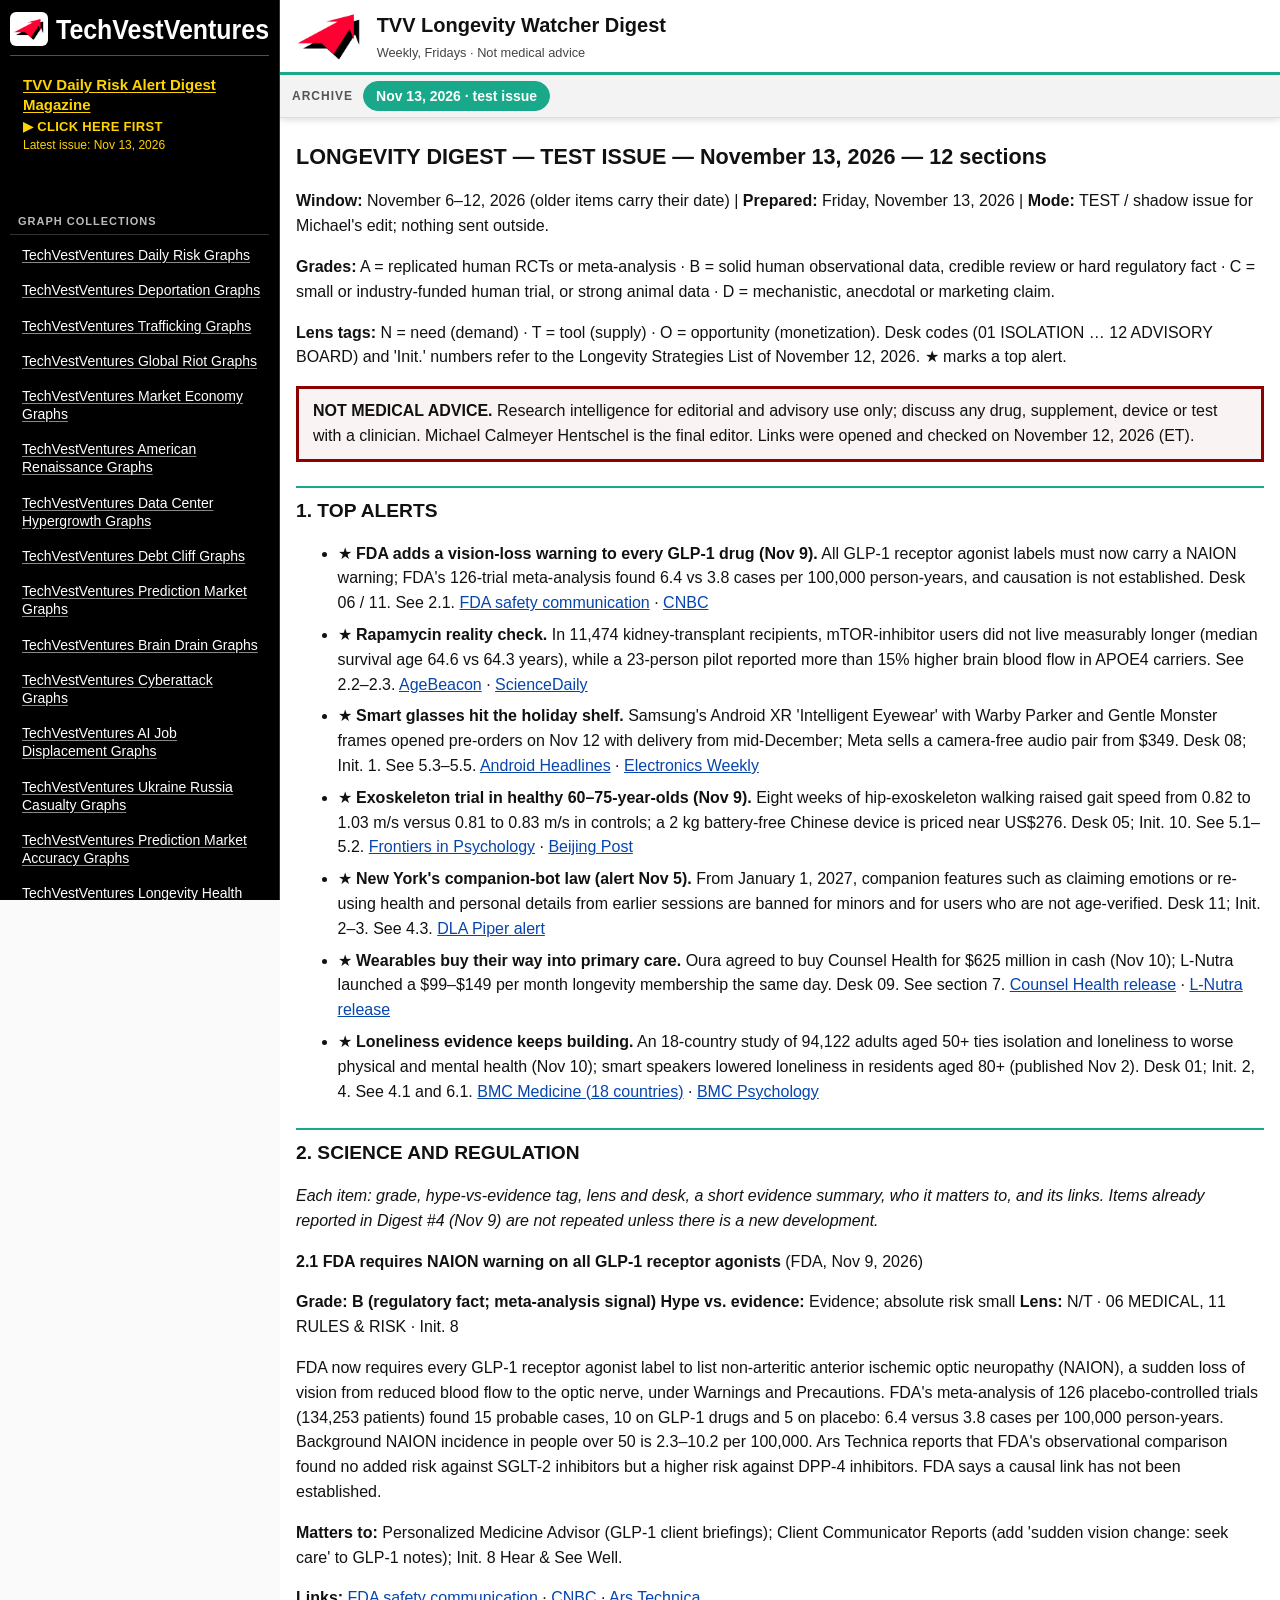
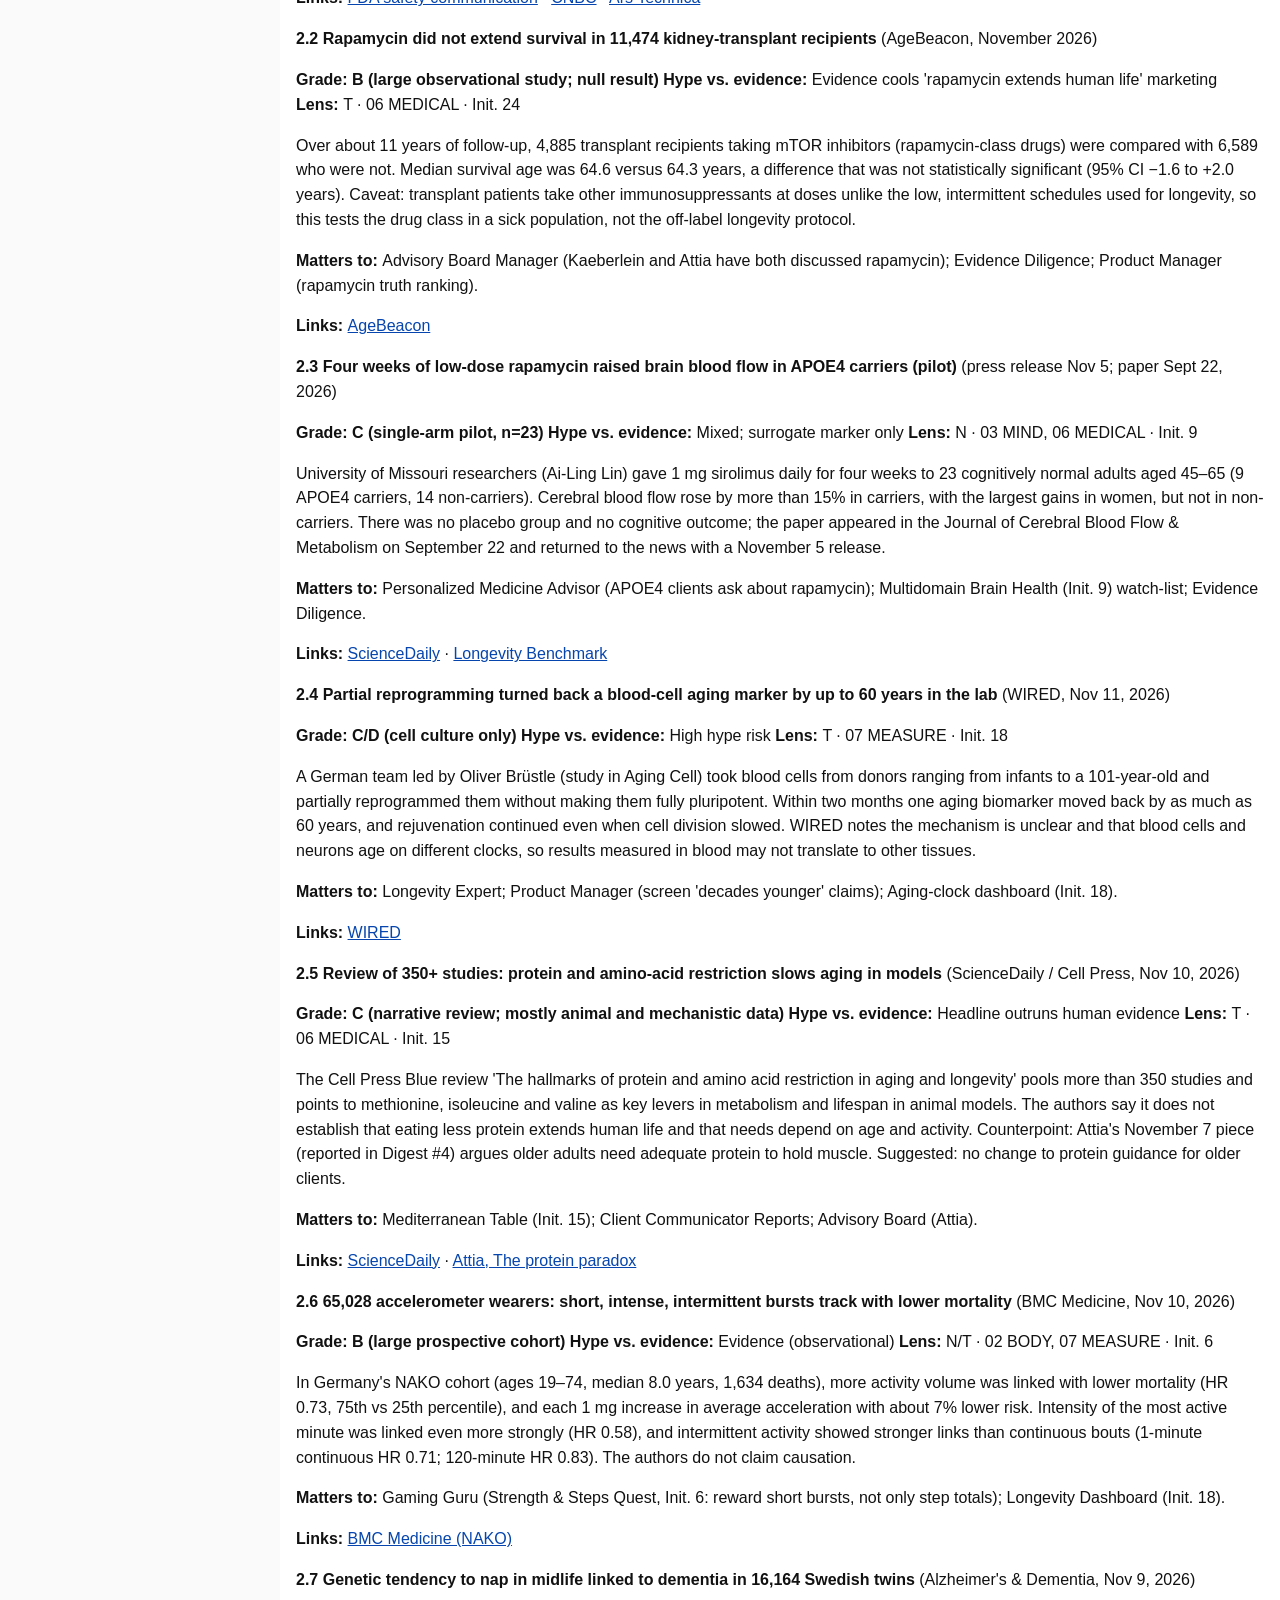
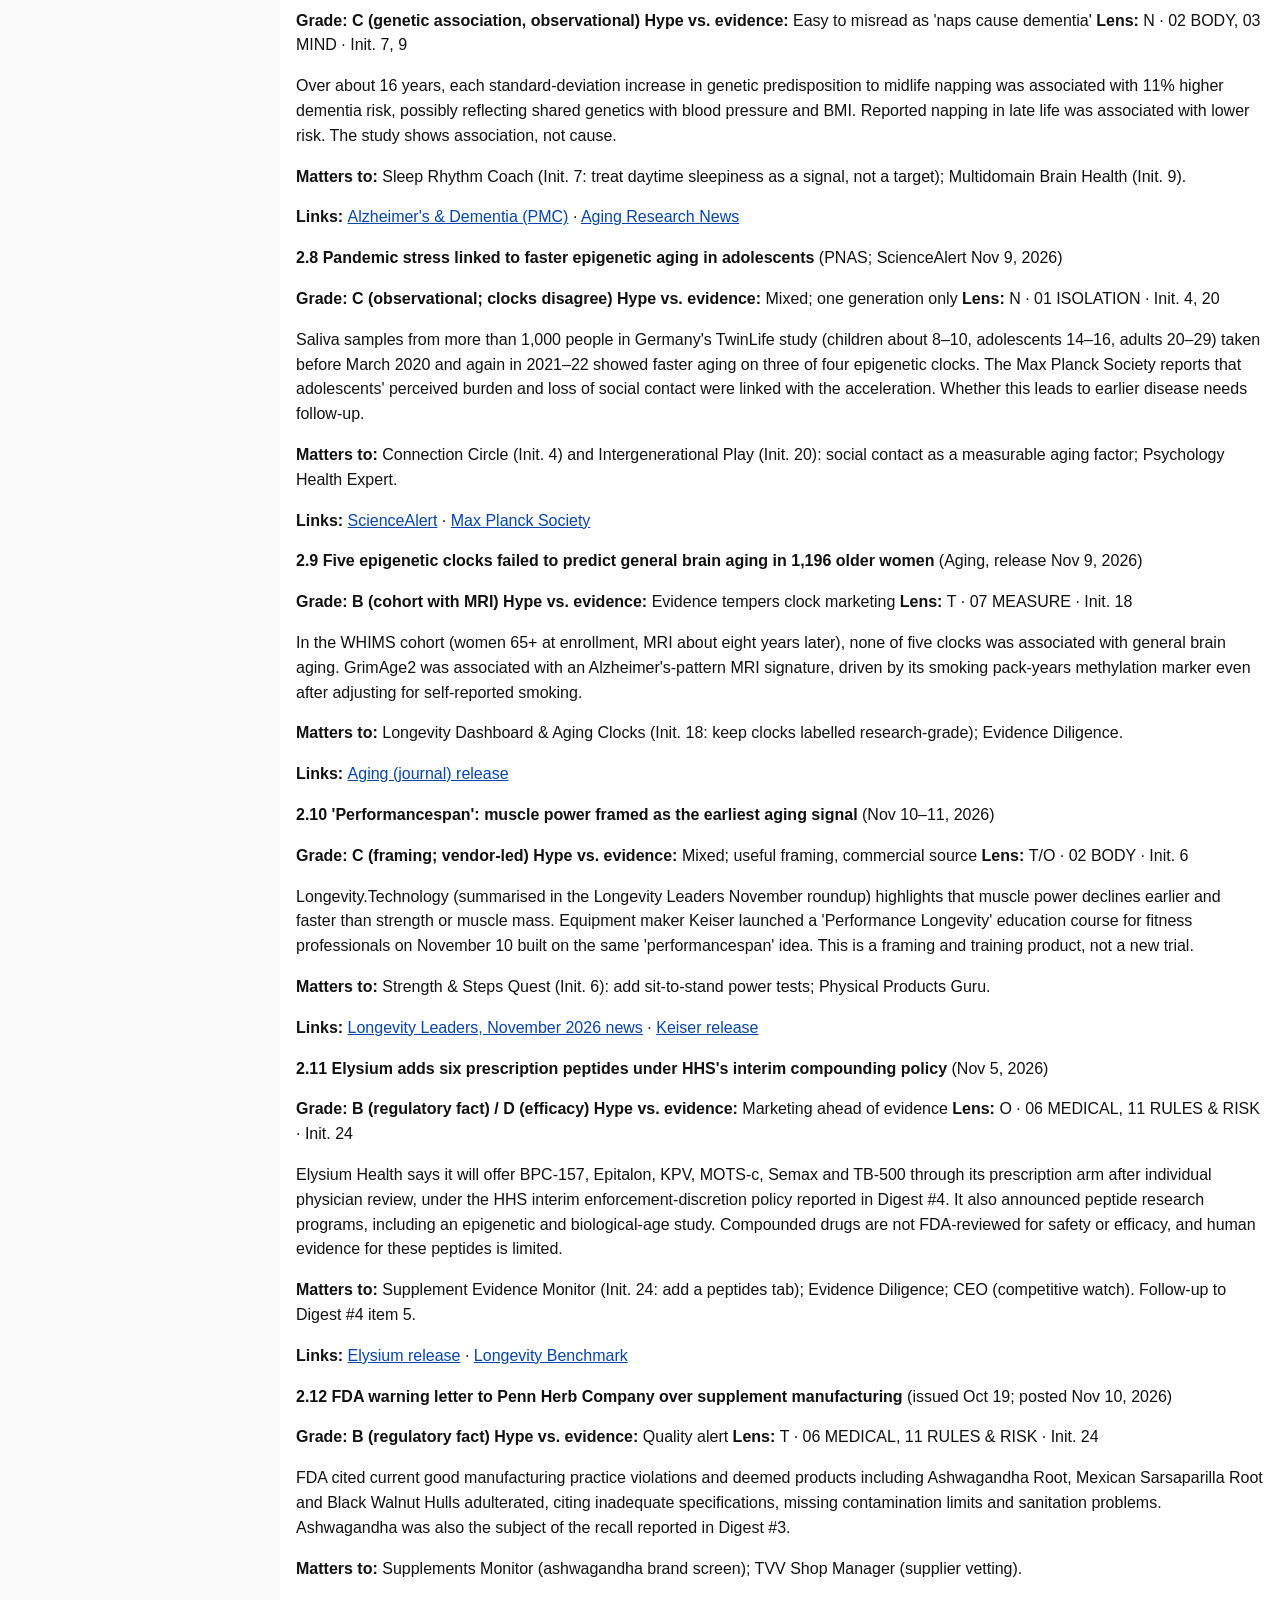
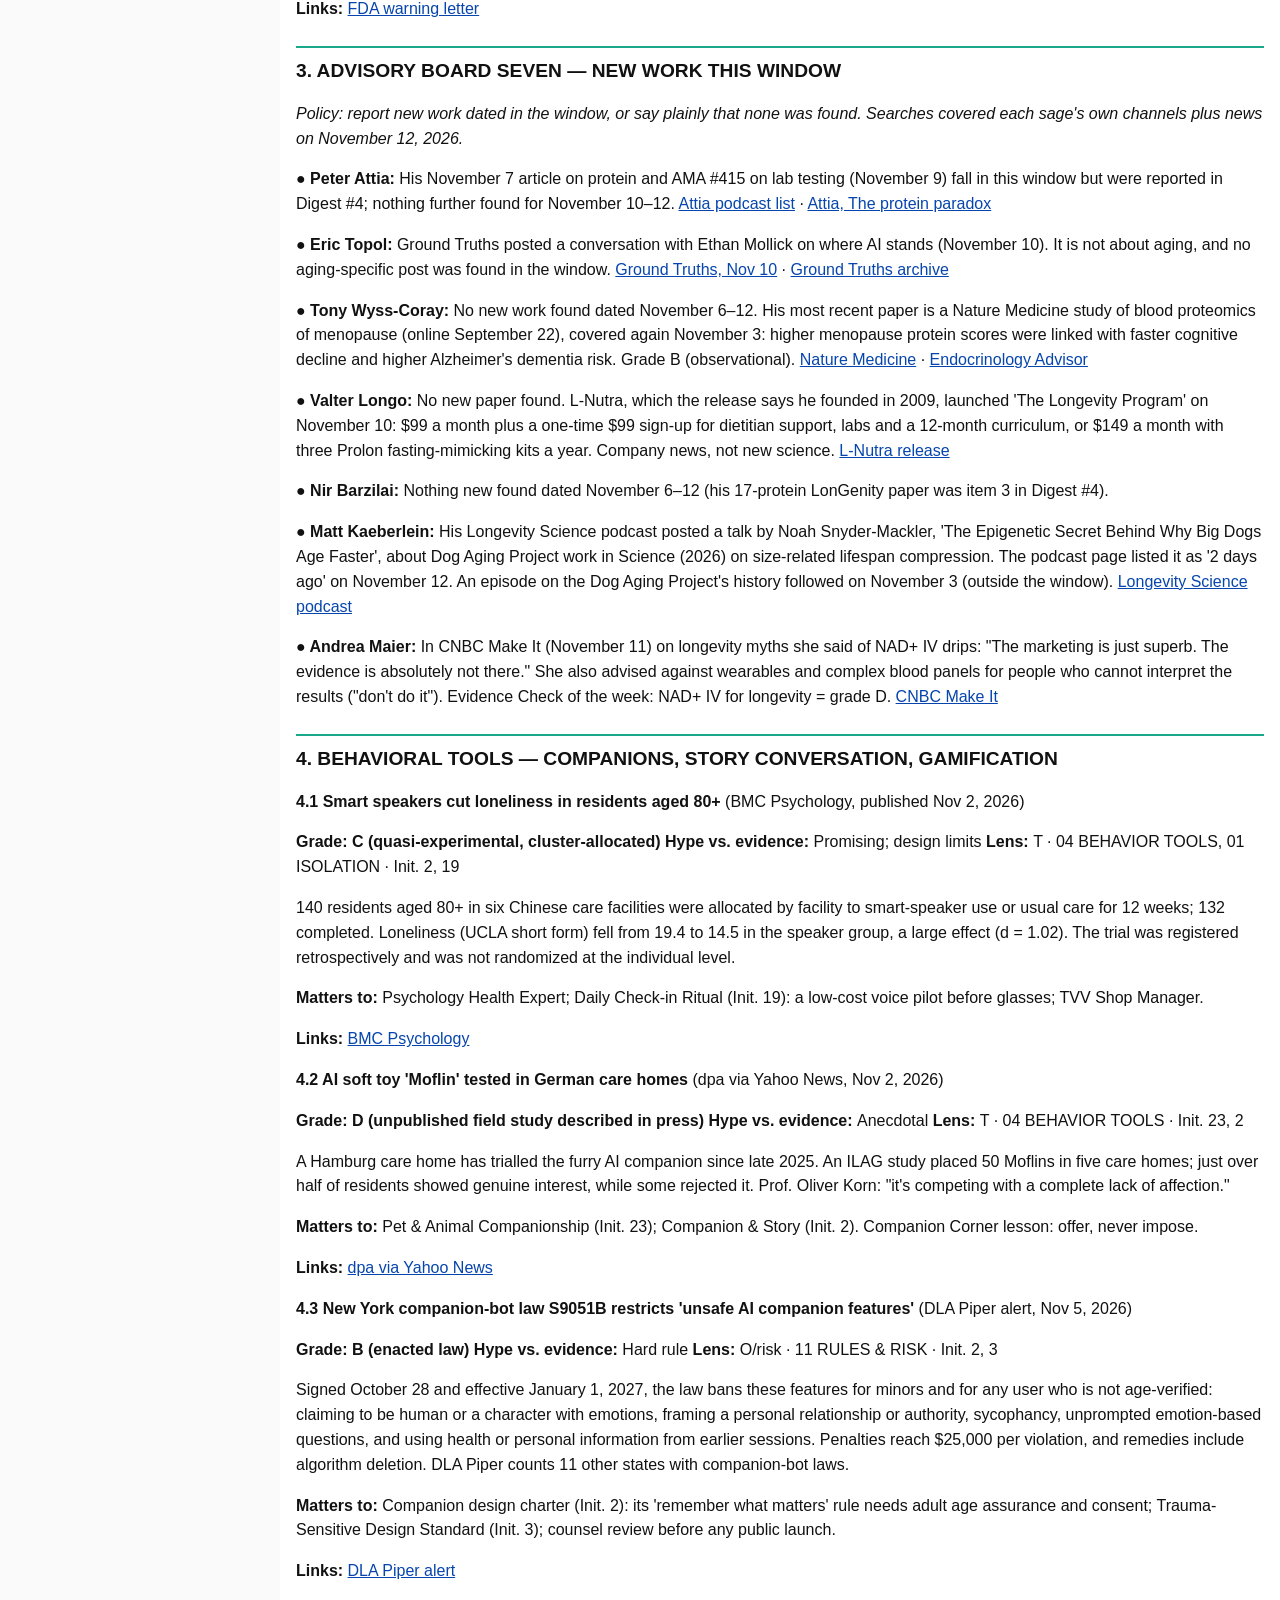
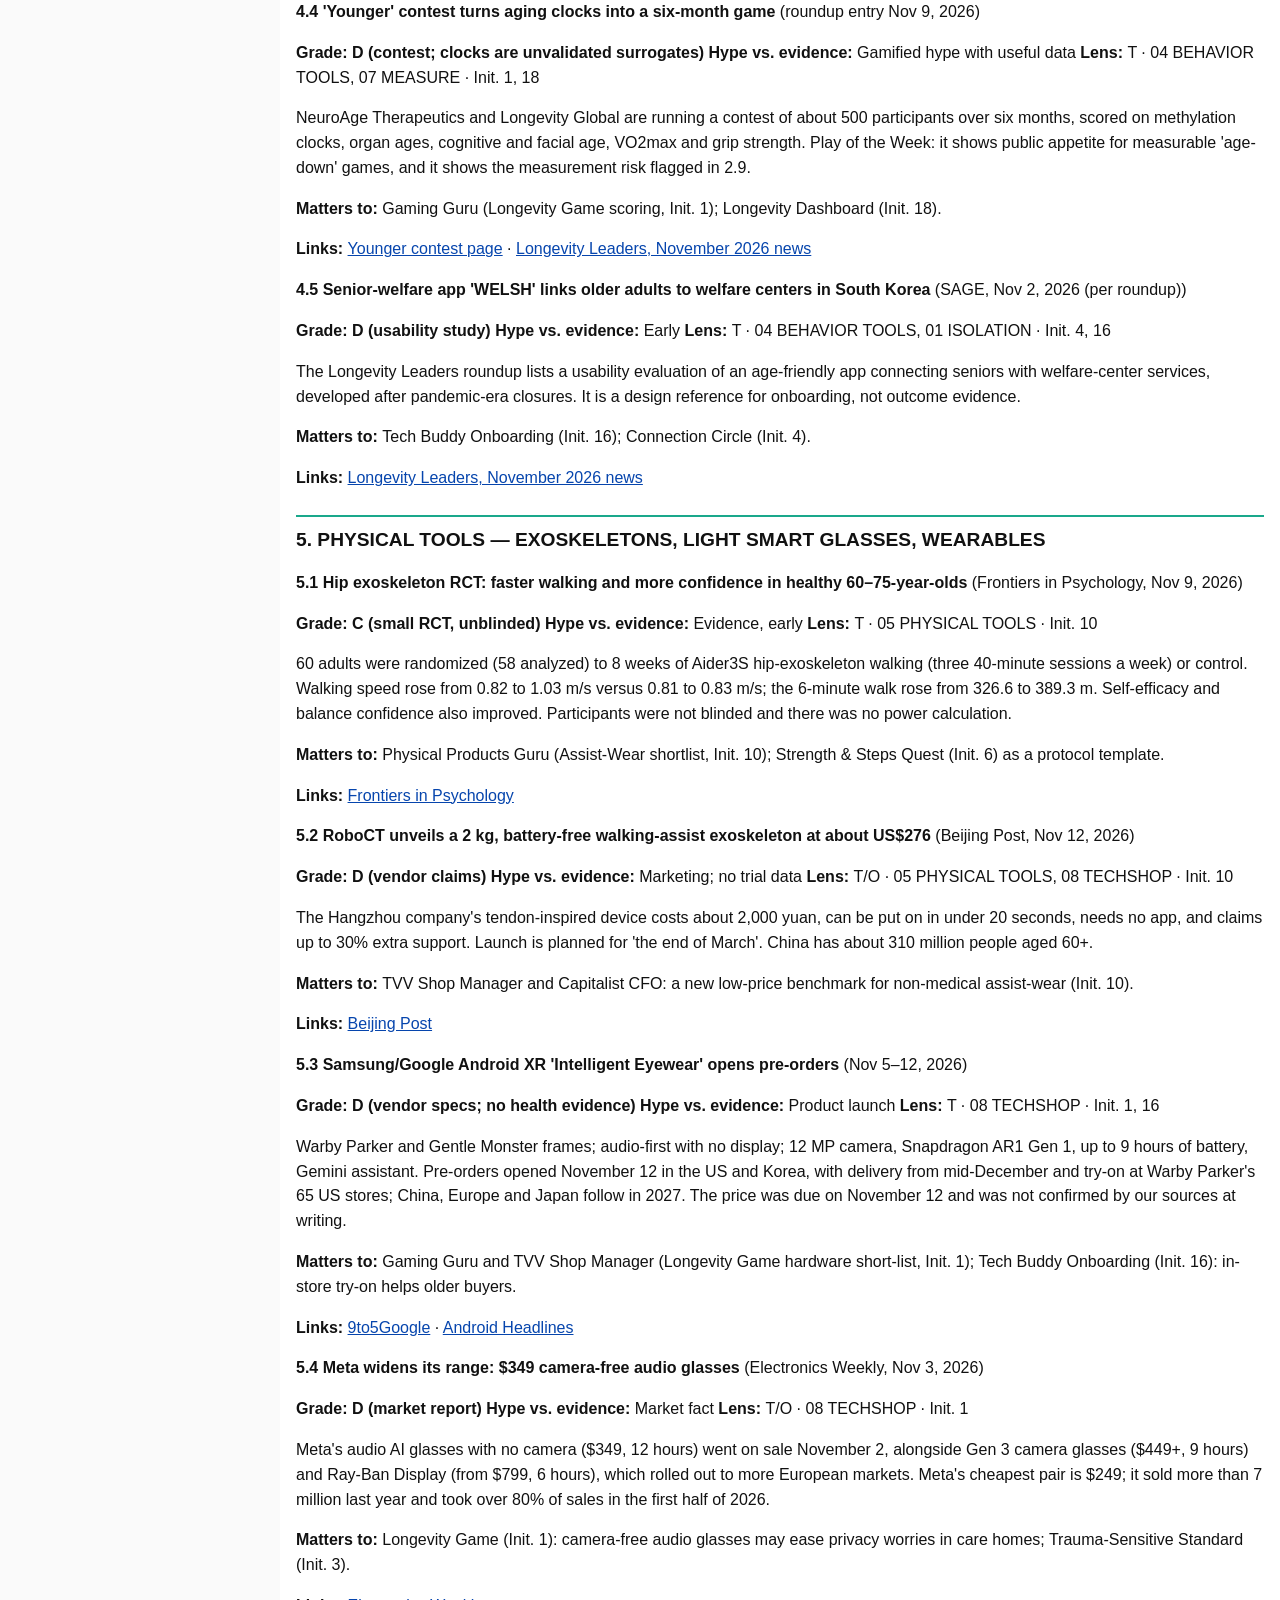
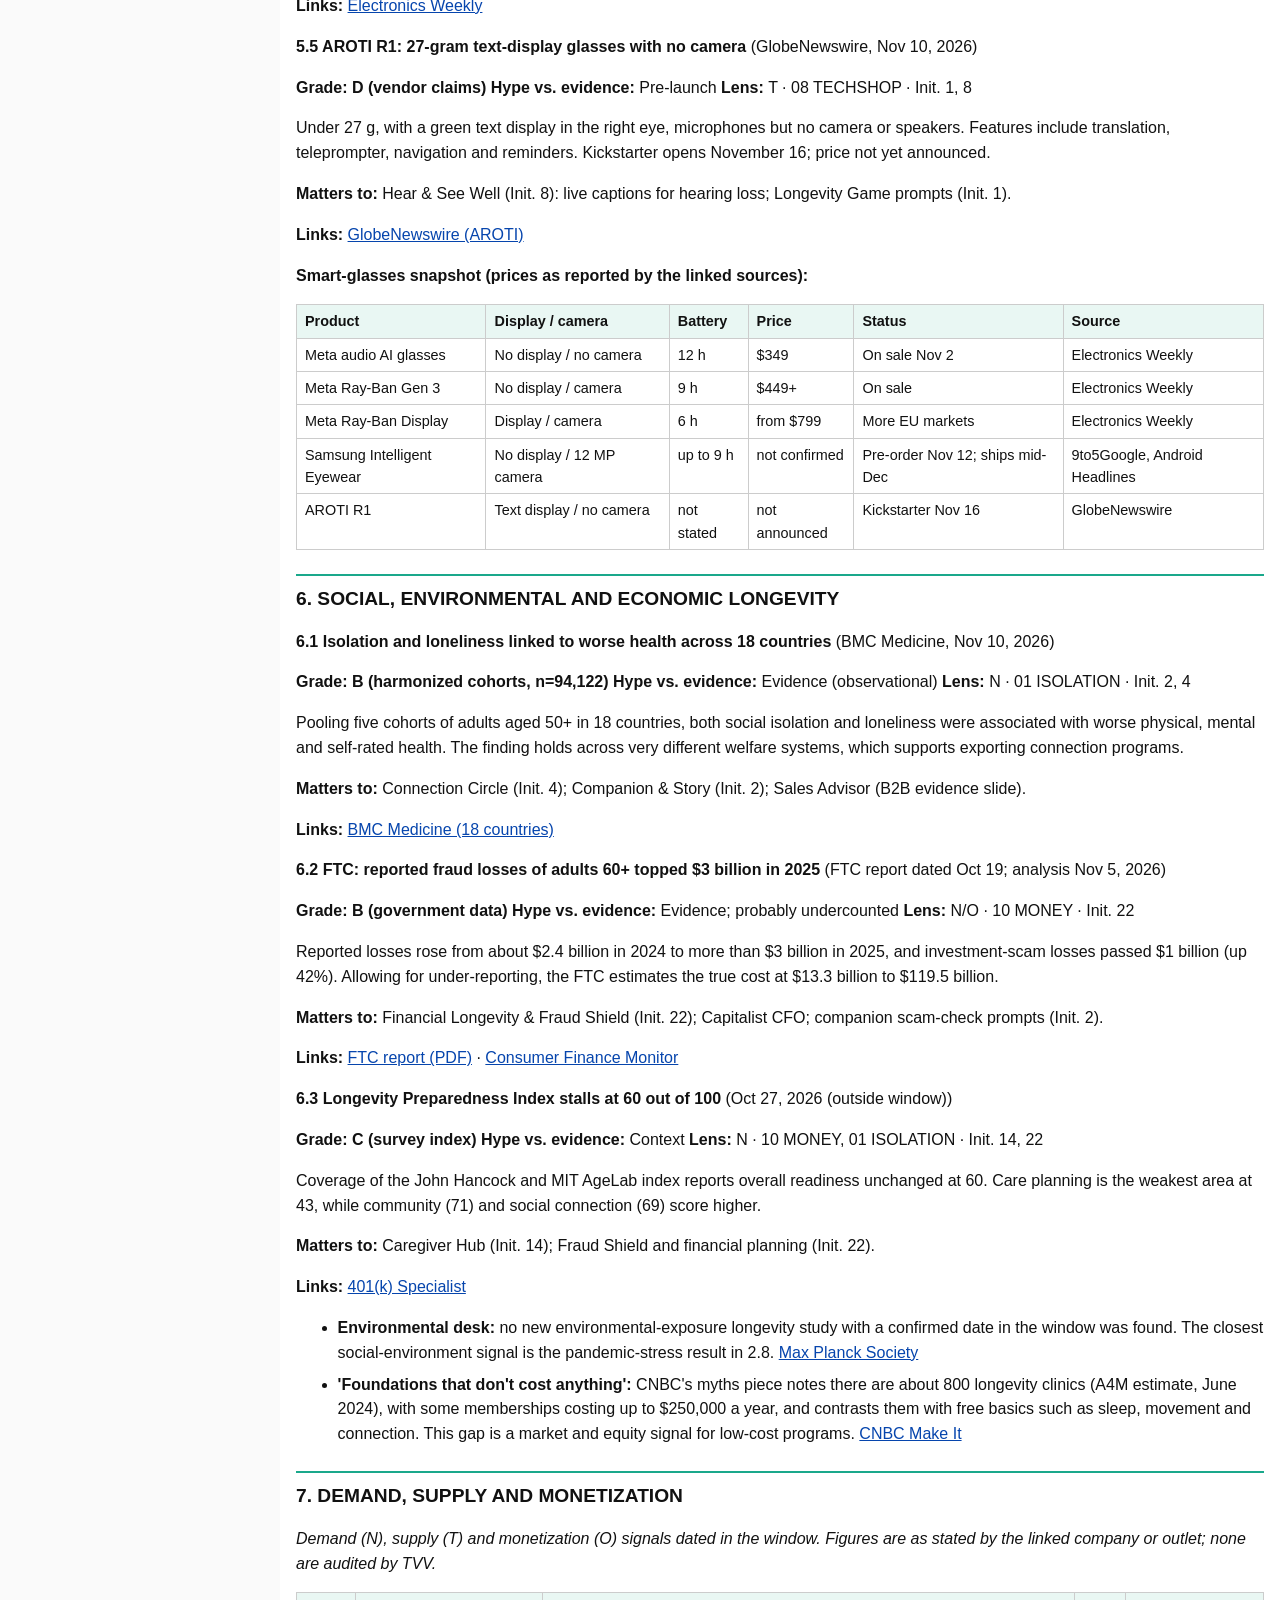
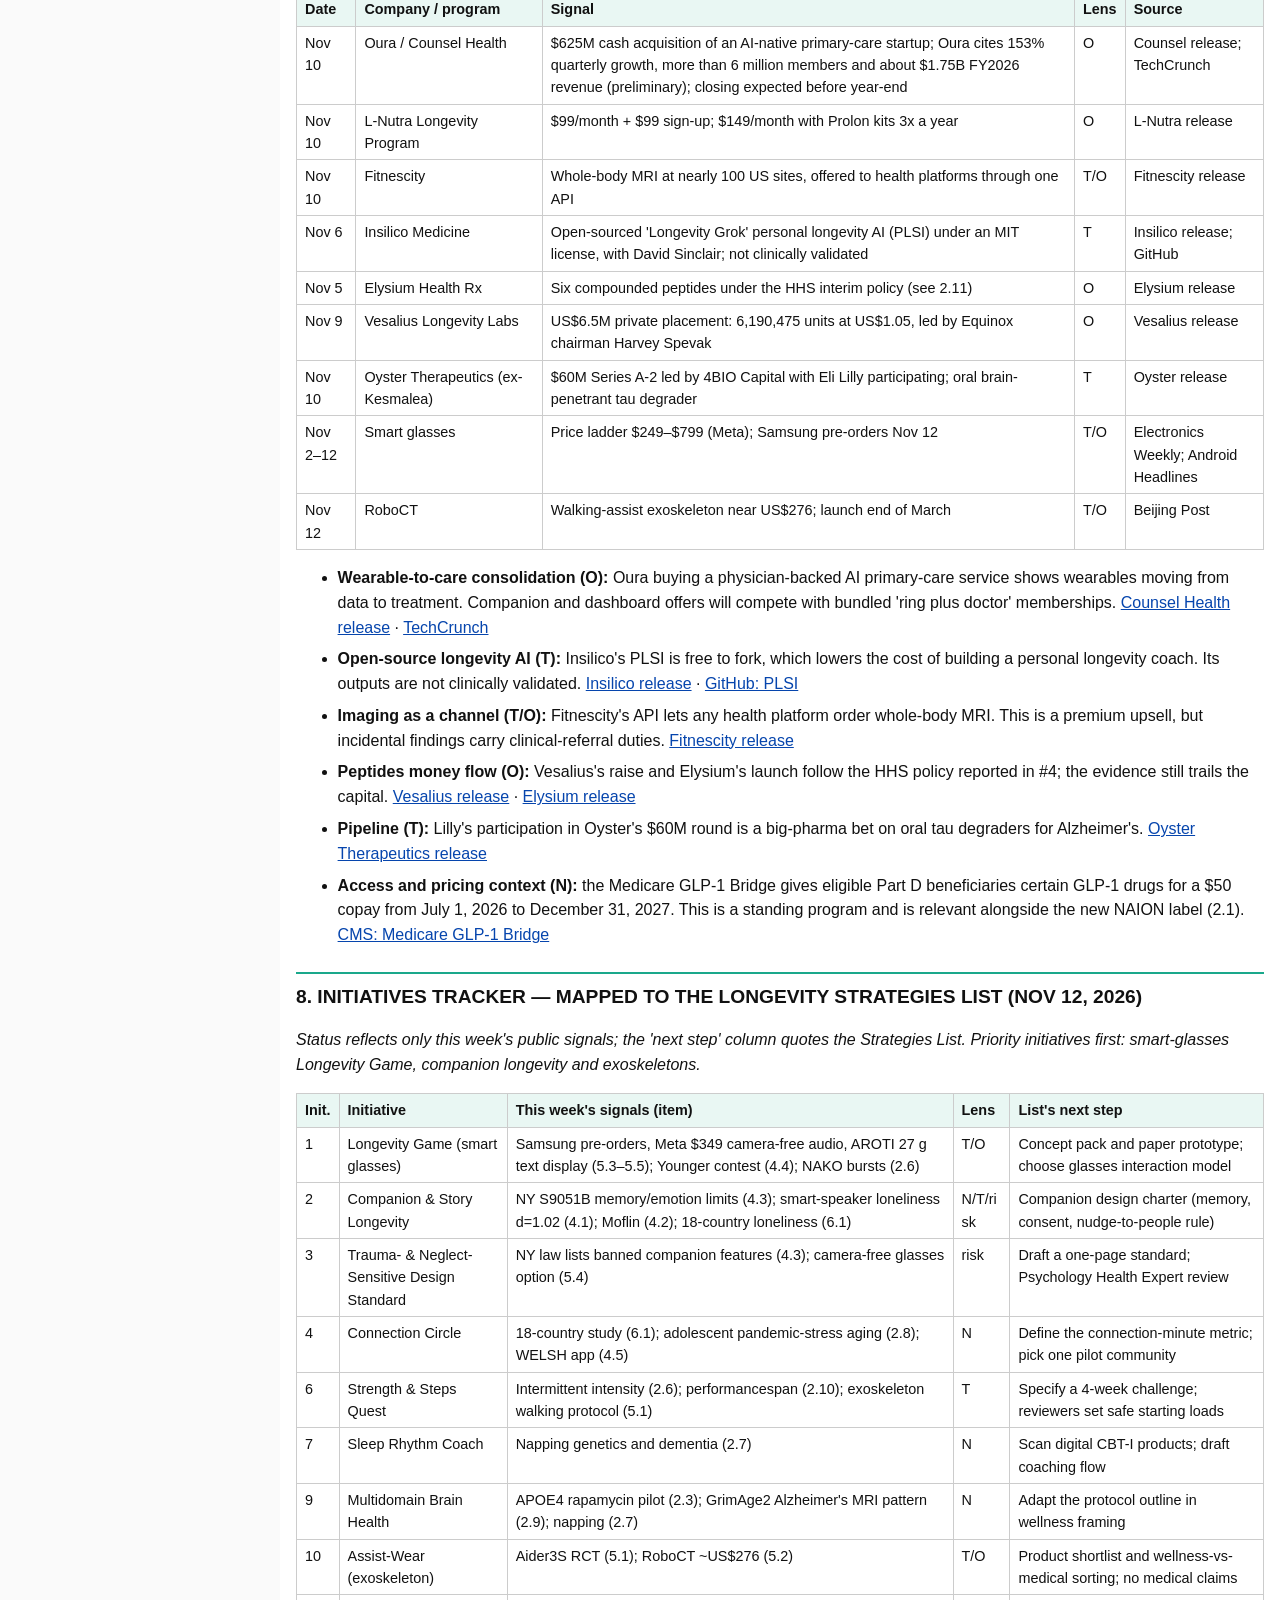
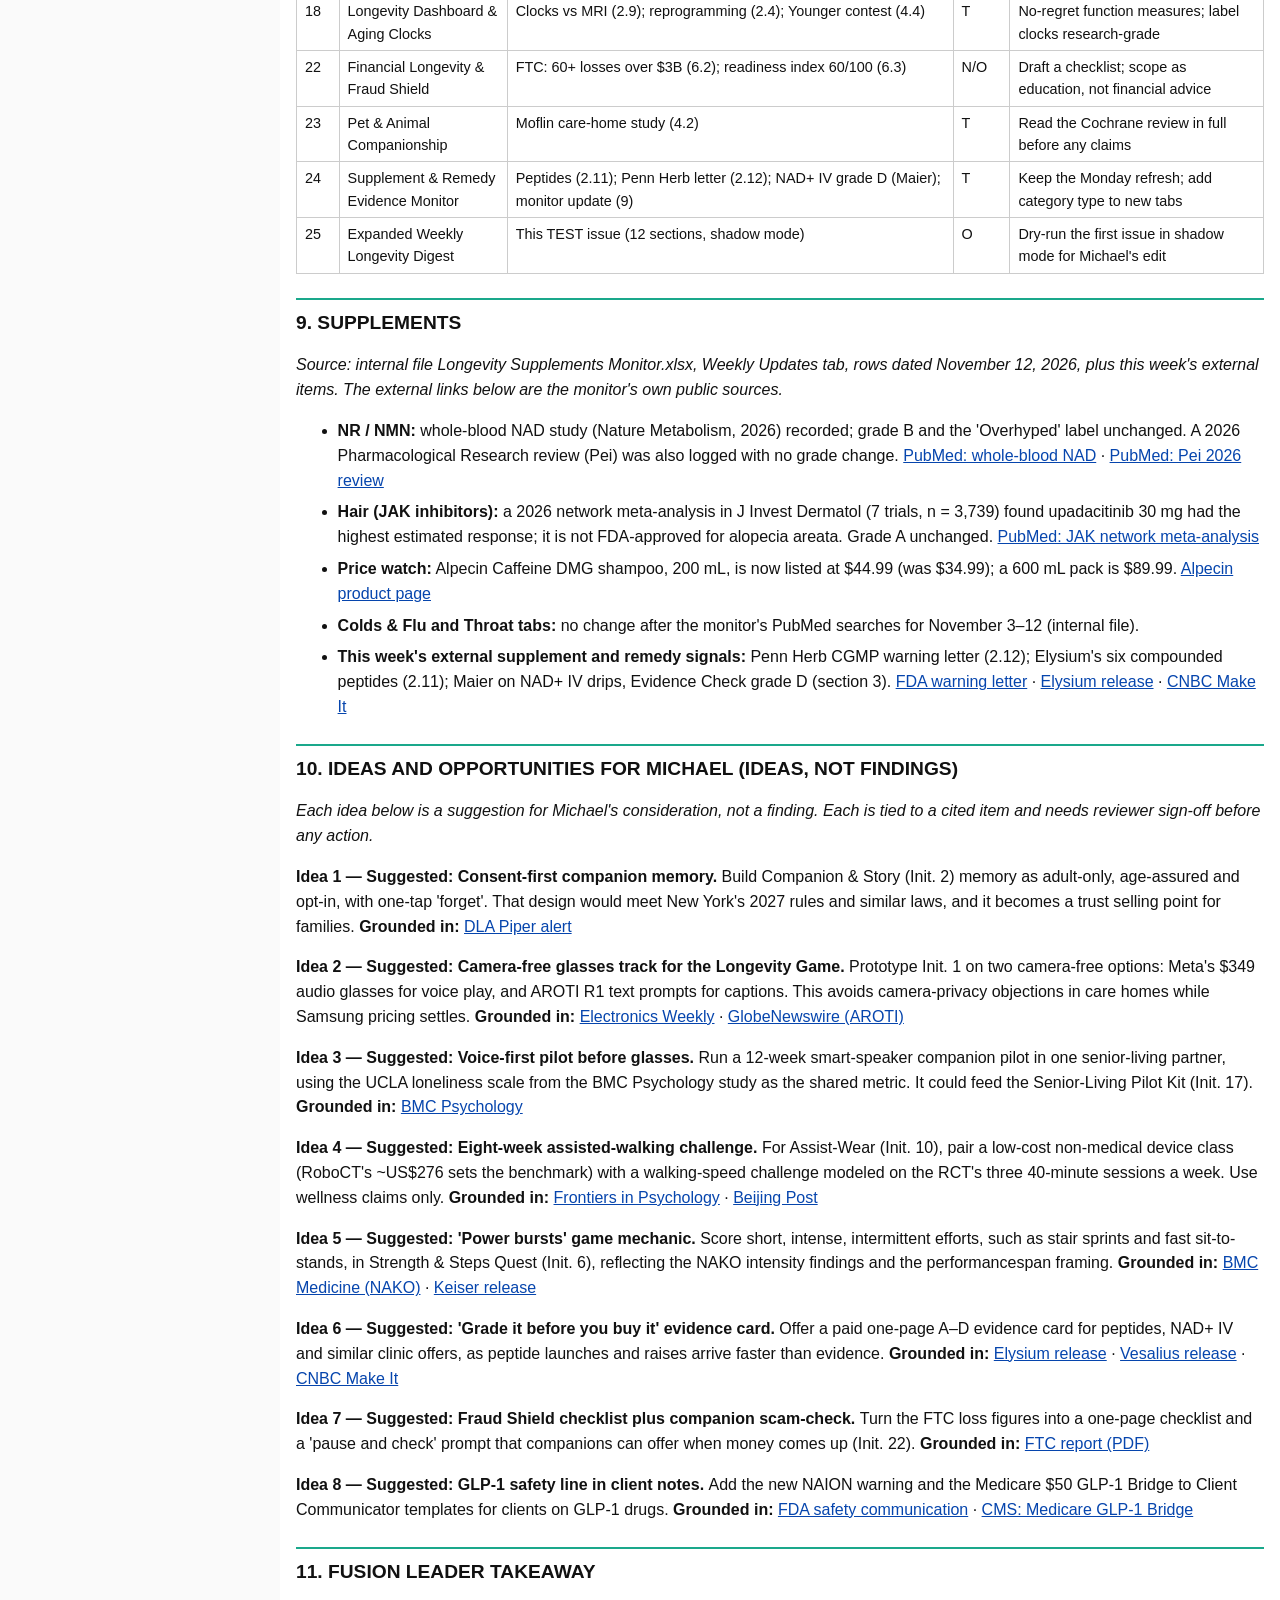
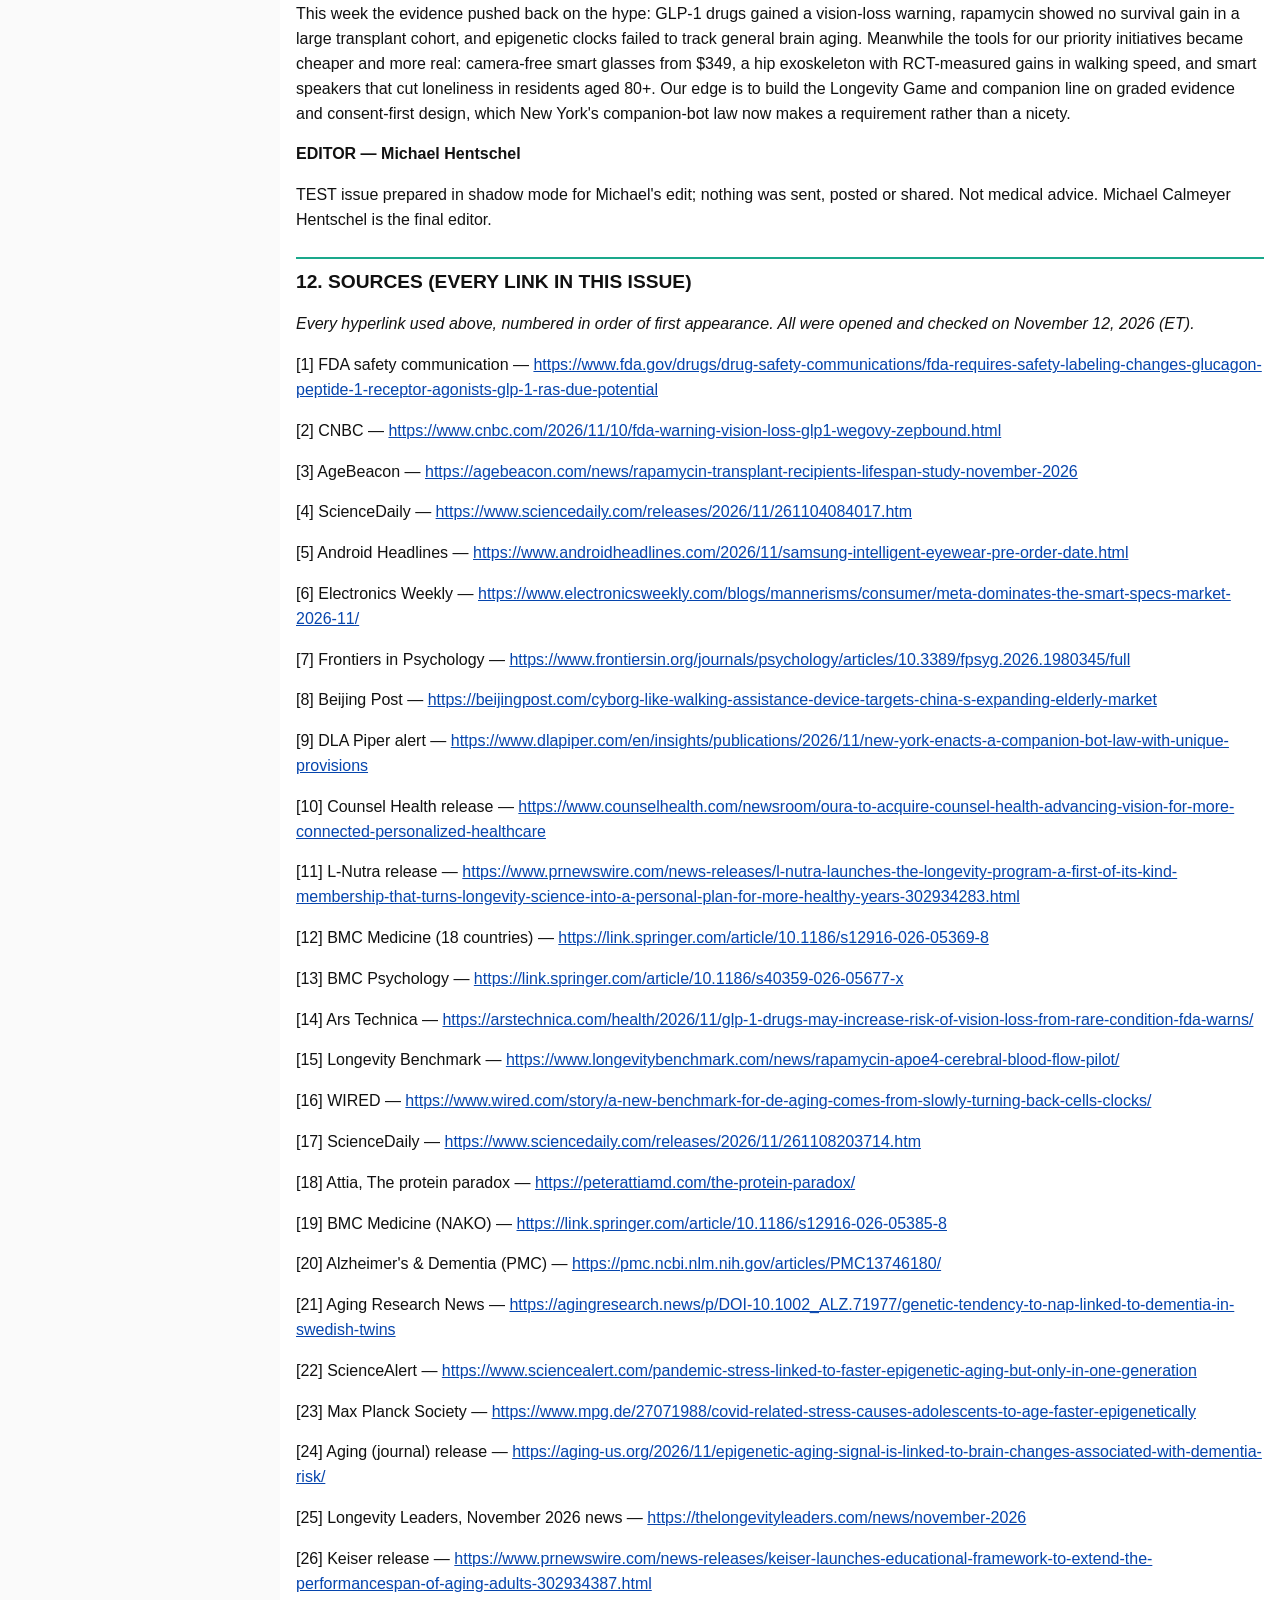
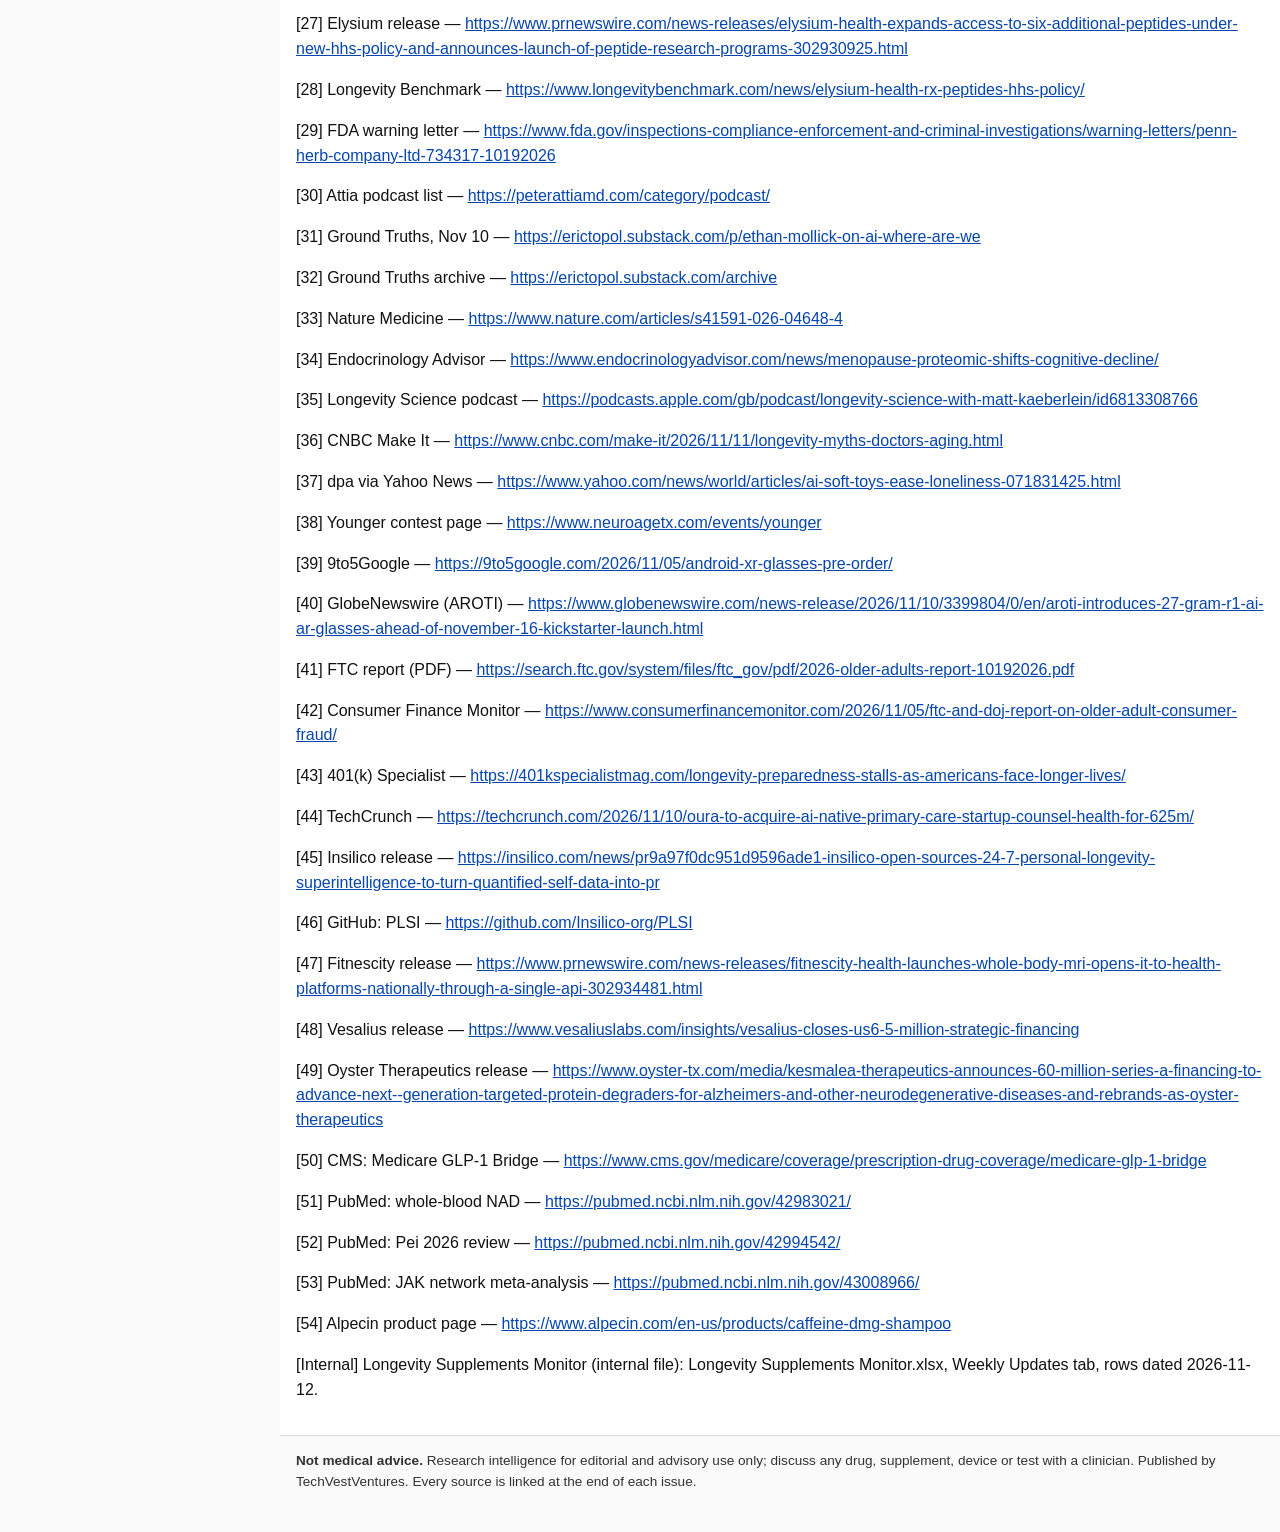
==== index.html @ 5c347095 "TVV Longevity Watcher Digest: site, build script, Nov 13 2026 test issue" ====
<!doctype html><html lang="en"><head><meta charset="utf-8"><meta name="viewport" content="width=device-width,initial-scale=1"><title>TVV Longevity Watcher Digest</title><meta name="description" content="Weekly longevity digest from TechVestVentures: science and regulation, behavioral and physical tools, social and economic longevity, with every source linked. Not medical advice."><meta property="og:title" content="TVV Longevity Watcher Digest"><meta property="og:description" content="Weekly longevity digest from TechVestVentures: science and regulation, behavioral and physical tools, social and economic longevity, with every source linked. Not medical advice."><meta property="og:type" content="website"><meta property="og:url" content="https://atlantean2.github.io/tvv-longevity-watcher-digest/"><link rel="icon" href="assets/favicon.svg" type="image/svg+xml"><link rel="icon" href="assets/favicon-32.png" sizes="32x32" type="image/png"><link rel="apple-touch-icon" href="assets/apple-touch-icon.png"><link rel="stylesheet" href="assets/style.css"></head><body><nav id="tvvnav" aria-label="TechVestVentures sites"><details open><summary><span class="mark"><img src="[data-uri]" alt="TechVest logo"></span><svg class="word" viewBox="0 0 214 32" preserveAspectRatio="xMinYMid meet" role="img" aria-label="TechVestVentures"><text x="0" y="26" textLength="214" lengthAdjust="spacingAndGlyphs" font-family="Arial,Helvetica,sans-serif" font-weight="700" font-size="28" fill="#fff">TechVestVentures</text></svg></summary><a class="mag" href="https://atlantean2.github.io/tvv-daily-risk-alert-digest/"><span class="t">TVV Daily Risk Alert Digest Magazine</span><span class="cta">&#9654; click here first</span><span class="sub">Latest issue: Nov 13, 2026</span></a><div class="sp2" aria-hidden="true"></div><div class="grp">Graph Collections</div><a href="https://atlantean2.github.io/tvv-daily-risk-graphs/">TechVestVentures Daily Risk Graphs</a><a href="https://atlantean2.github.io/tvv-deportation-graphs/">TechVestVentures Deportation Graphs</a><a href="https://atlantean2.github.io/tvv-trafficking-graphs/">TechVestVentures Trafficking Graphs</a><a href="https://atlantean2.github.io/tvv-global-riot-graphs/">TechVestVentures Global Riot Graphs</a><a href="https://atlantean2.github.io/tvv-market-economy-graphs/">TechVestVentures Market Economy Graphs</a><a href="https://atlantean2.github.io/tvv-american-renaissance-graphs/">TechVestVentures American Renaissance Graphs</a><a href="https://atlantean2.github.io/tvv-data-center-hypergrowth-graphs/">TechVestVentures Data Center Hypergrowth Graphs</a><a href="https://atlantean2.github.io/tvv-debt-cliff-graphs/">TechVestVentures Debt Cliff Graphs</a><a href="https://atlantean2.github.io/tvv-prediction-market-graphs/">TechVestVentures Prediction Market Graphs</a><a href="https://atlantean2.github.io/tvv-brain-drain-graphs/">TechVestVentures Brain Drain Graphs</a><a href="https://atlantean2.github.io/tvv-cyberattack-graphs/">TechVestVentures Cyberattack Graphs</a><a href="https://atlantean2.github.io/tvv-ai-job-displacement-graphs/">TechVestVentures AI Job Displacement Graphs</a><a href="https://atlantean2.github.io/tvv-ukraine-russia-casualty-graphs/">TechVestVentures Ukraine Russia Casualty Graphs</a><a href="https://atlantean2.github.io/tvv-prediction-market-accuracy-graphs/">TechVestVentures Prediction Market Accuracy Graphs</a><a href="https://atlantean2.github.io/tvv-longevity-health-graphs/">TechVestVentures Longevity Health Graphs</a><div class="sp5" aria-hidden="true"></div><div class="grp gold">Essays</div><a class="ess" href="https://atlantean2.github.io/tvv-daily-risk-alert-digest/essays/ai-job-displacement.html">AI Job Displacement</a><a class="ess" href="https://atlantean2.github.io/tvv-daily-risk-alert-digest/essays/prediction-markets.html">Prediction Markets</a><a class="ess" href="https://atlantean2.github.io/tvv-daily-risk-alert-digest/essays/ukraine-russia-casualty-claims.html">Ukraine vs Russia: Casualty Claims</a><div class="sp5" aria-hidden="true"></div><div class="grp teal">Longevity Watcher</div><a class="lwd cur" href="https://atlantean2.github.io/tvv-longevity-watcher-digest/" aria-current="page"><span class="t">Longevity Watcher Digest</span><span class="cta">&#9654; weekly digest</span><span class="sub">New issue every Friday</span></a></details></nav><script>(function(){var d=document.querySelector('#tvvnav details');function f(){if(innerWidth>900)d.open=true}f();addEventListener('resize',f)})()</script><div id="top"><header><img class="logo" src="assets/logo.png" alt="TVV logo"><div class="grow"><h1>TVV Longevity Watcher Digest</h1><div class="sub">Weekly, Fridays · Not medical advice</div></div><!-- Longevity Watcher Sage portrait goes here: add <img src="assets/sage.png" alt="Longevity Watcher Sage"> and class "on" --><div class="sage-slot" id="lw-sage" role="img" aria-label="Longevity Watcher Sage portrait"></div></header><nav id="tabs" role="tablist" aria-label="Issue archive"><span class="al">Archive</span><button role="tab" data-d="2026-11-13" aria-selected="false">Nov 13, 2026 · test issue</button></nav></div><main id="content"><h1 class="issue-title">LONGEVITY DIGEST — TEST ISSUE — November 13, 2026 — 12 sections</h1><p><strong>Window:</strong> November 6–12, 2026 (older items carry their date)   |   <strong>Prepared:</strong> Friday, November 13, 2026   |   <strong>Mode:</strong> TEST / shadow issue for Michael's edit; nothing sent outside.</p><p><strong>Grades:</strong> A = replicated human RCTs or meta-analysis · B = solid human observational data, credible review or hard regulatory fact · C = small or industry-funded human trial, or strong animal data · D = mechanistic, anecdotal or marketing claim.</p><p><strong>Lens tags:</strong> N = need (demand) · T = tool (supply) · O = opportunity (monetization). Desk codes (01 ISOLATION … 12 ADVISORY BOARD) and 'Init.' numbers refer to the Longevity Strategies List of November 12, 2026. ★ marks a top alert.</p><p class="notice"><strong>NOT MEDICAL ADVICE. </strong>Research intelligence for editorial and advisory use only; discuss any drug, supplement, device or test with a clinician. Michael Calmeyer Hentschel is the final editor. Links were opened and checked on November 12, 2026 (ET).</p><h2 class="desk" id="sec-1">1. TOP ALERTS</h2><ul class="items"><li>★ <strong>FDA adds a vision-loss warning to every GLP-1 drug (Nov 9).</strong> All GLP-1 receptor agonist labels must now carry a NAION warning; FDA's 126-trial meta-analysis found 6.4 vs 3.8 cases per 100,000 person-years, and causation is not established. Desk 06 / 11. See 2.1.  <a href="https://www.fda.gov/drugs/drug-safety-communications/fda-requires-safety-labeling-changes-glucagon-peptide-1-receptor-agonists-glp-1-ras-due-potential" target="_blank" rel="noopener">FDA safety communication</a> · <a href="https://www.cnbc.com/2026/11/10/fda-warning-vision-loss-glp1-wegovy-zepbound.html" target="_blank" rel="noopener">CNBC</a></li><li>★ <strong>Rapamycin reality check.</strong> In 11,474 kidney-transplant recipients, mTOR-inhibitor users did not live measurably longer (median survival age 64.6 vs 64.3 years), while a 23-person pilot reported more than 15% higher brain blood flow in APOE4 carriers. See 2.2–2.3.  <a href="https://agebeacon.com/news/rapamycin-transplant-recipients-lifespan-study-november-2026" target="_blank" rel="noopener">AgeBeacon</a> · <a href="https://www.sciencedaily.com/releases/2026/11/261104084017.htm" target="_blank" rel="noopener">ScienceDaily</a></li><li>★ <strong>Smart glasses hit the holiday shelf.</strong> Samsung's Android XR 'Intelligent Eyewear' with Warby Parker and Gentle Monster frames opened pre-orders on Nov 12 with delivery from mid-December; Meta sells a camera-free audio pair from $349. Desk 08; Init. 1. See 5.3–5.5.  <a href="https://www.androidheadlines.com/2026/11/samsung-intelligent-eyewear-pre-order-date.html" target="_blank" rel="noopener">Android Headlines</a> · <a href="https://www.electronicsweekly.com/blogs/mannerisms/consumer/meta-dominates-the-smart-specs-market-2026-11/" target="_blank" rel="noopener">Electronics Weekly</a></li><li>★ <strong>Exoskeleton trial in healthy 60–75-year-olds (Nov 9).</strong> Eight weeks of hip-exoskeleton walking raised gait speed from 0.82 to 1.03 m/s versus 0.81 to 0.83 m/s in controls; a 2 kg battery-free Chinese device is priced near US$276. Desk 05; Init. 10. See 5.1–5.2.  <a href="https://www.frontiersin.org/journals/psychology/articles/10.3389/fpsyg.2026.1980345/full" target="_blank" rel="noopener">Frontiers in Psychology</a> · <a href="https://beijingpost.com/cyborg-like-walking-assistance-device-targets-china-s-expanding-elderly-market" target="_blank" rel="noopener">Beijing Post</a></li><li>★ <strong>New York's companion-bot law (alert Nov 5).</strong> From January 1, 2027, companion features such as claiming emotions or re-using health and personal details from earlier sessions are banned for minors and for users who are not age-verified. Desk 11; Init. 2–3. See 4.3.  <a href="https://www.dlapiper.com/en/insights/publications/2026/11/new-york-enacts-a-companion-bot-law-with-unique-provisions" target="_blank" rel="noopener">DLA Piper alert</a></li><li>★ <strong>Wearables buy their way into primary care.</strong> Oura agreed to buy Counsel Health for $625 million in cash (Nov 10); L-Nutra launched a $99–$149 per month longevity membership the same day. Desk 09. See section 7.  <a href="https://www.counselhealth.com/newsroom/oura-to-acquire-counsel-health-advancing-vision-for-more-connected-personalized-healthcare" target="_blank" rel="noopener">Counsel Health release</a> · <a href="https://www.prnewswire.com/news-releases/l-nutra-launches-the-longevity-program-a-first-of-its-kind-membership-that-turns-longevity-science-into-a-personal-plan-for-more-healthy-years-302934283.html" target="_blank" rel="noopener">L-Nutra release</a></li><li>★ <strong>Loneliness evidence keeps building.</strong> An 18-country study of 94,122 adults aged 50+ ties isolation and loneliness to worse physical and mental health (Nov 10); smart speakers lowered loneliness in residents aged 80+ (published Nov 2). Desk 01; Init. 2, 4. See 4.1 and 6.1.  <a href="https://link.springer.com/article/10.1186/s12916-026-05369-8" target="_blank" rel="noopener">BMC Medicine (18 countries)</a> · <a href="https://link.springer.com/article/10.1186/s40359-026-05677-x" target="_blank" rel="noopener">BMC Psychology</a></li></ul><h2 class="desk" id="sec-2">2. SCIENCE AND REGULATION</h2><p><em>Each item: grade, hype-vs-evidence tag, lens and desk, a short evidence summary, who it matters to, and its links. Items already reported in Digest #4 (Nov 9) are not repeated unless there is a new development.</em></p><p><strong>2.1  FDA requires NAION warning on all GLP-1 receptor agonists</strong>  (FDA, Nov 9, 2026)</p><p><strong>Grade: B (regulatory fact; meta-analysis signal)     Hype vs. evidence: </strong>Evidence; absolute risk small<strong>     Lens: </strong>N/T · 06 MEDICAL, 11 RULES &amp; RISK · Init. 8</p><p>FDA now requires every GLP-1 receptor agonist label to list non-arteritic anterior ischemic optic neuropathy (NAION), a sudden loss of vision from reduced blood flow to the optic nerve, under Warnings and Precautions. FDA's meta-analysis of 126 placebo-controlled trials (134,253 patients) found 15 probable cases, 10 on GLP-1 drugs and 5 on placebo: 6.4 versus 3.8 cases per 100,000 person-years. Background NAION incidence in people over 50 is 2.3–10.2 per 100,000. Ars Technica reports that FDA's observational comparison found no added risk against SGLT-2 inhibitors but a higher risk against DPP-4 inhibitors. FDA says a causal link has not been established.</p><p><strong>Matters to: </strong>Personalized Medicine Advisor (GLP-1 client briefings); Client Communicator Reports (add 'sudden vision change: seek care' to GLP-1 notes); Init. 8 Hear &amp; See Well.</p><p><strong>Links: </strong><a href="https://www.fda.gov/drugs/drug-safety-communications/fda-requires-safety-labeling-changes-glucagon-peptide-1-receptor-agonists-glp-1-ras-due-potential" target="_blank" rel="noopener">FDA safety communication</a> · <a href="https://www.cnbc.com/2026/11/10/fda-warning-vision-loss-glp1-wegovy-zepbound.html" target="_blank" rel="noopener">CNBC</a> · <a href="https://arstechnica.com/health/2026/11/glp-1-drugs-may-increase-risk-of-vision-loss-from-rare-condition-fda-warns/" target="_blank" rel="noopener">Ars Technica</a></p><p><strong>2.2  Rapamycin did not extend survival in 11,474 kidney-transplant recipients</strong>  (AgeBeacon, November 2026)</p><p><strong>Grade: B (large observational study; null result)     Hype vs. evidence: </strong>Evidence cools 'rapamycin extends human life' marketing<strong>     Lens: </strong>T · 06 MEDICAL · Init. 24</p><p>Over about 11 years of follow-up, 4,885 transplant recipients taking mTOR inhibitors (rapamycin-class drugs) were compared with 6,589 who were not. Median survival age was 64.6 versus 64.3 years, a difference that was not statistically significant (95% CI −1.6 to +2.0 years). Caveat: transplant patients take other immunosuppressants at doses unlike the low, intermittent schedules used for longevity, so this tests the drug class in a sick population, not the off-label longevity protocol.</p><p><strong>Matters to: </strong>Advisory Board Manager (Kaeberlein and Attia have both discussed rapamycin); Evidence Diligence; Product Manager (rapamycin truth ranking).</p><p><strong>Links: </strong><a href="https://agebeacon.com/news/rapamycin-transplant-recipients-lifespan-study-november-2026" target="_blank" rel="noopener">AgeBeacon</a></p><p><strong>2.3  Four weeks of low-dose rapamycin raised brain blood flow in APOE4 carriers (pilot)</strong>  (press release Nov 5; paper Sept 22, 2026)</p><p><strong>Grade: C (single-arm pilot, n=23)     Hype vs. evidence: </strong>Mixed; surrogate marker only<strong>     Lens: </strong>N · 03 MIND, 06 MEDICAL · Init. 9</p><p>University of Missouri researchers (Ai-Ling Lin) gave 1 mg sirolimus daily for four weeks to 23 cognitively normal adults aged 45–65 (9 APOE4 carriers, 14 non-carriers). Cerebral blood flow rose by more than 15% in carriers, with the largest gains in women, but not in non-carriers. There was no placebo group and no cognitive outcome; the paper appeared in the Journal of Cerebral Blood Flow &amp; Metabolism on September 22 and returned to the news with a November 5 release.</p><p><strong>Matters to: </strong>Personalized Medicine Advisor (APOE4 clients ask about rapamycin); Multidomain Brain Health (Init. 9) watch-list; Evidence Diligence.</p><p><strong>Links: </strong><a href="https://www.sciencedaily.com/releases/2026/11/261104084017.htm" target="_blank" rel="noopener">ScienceDaily</a> · <a href="https://www.longevitybenchmark.com/news/rapamycin-apoe4-cerebral-blood-flow-pilot/" target="_blank" rel="noopener">Longevity Benchmark</a></p><p><strong>2.4  Partial reprogramming turned back a blood-cell aging marker by up to 60 years in the lab</strong>  (WIRED, Nov 11, 2026)</p><p><strong>Grade: C/D (cell culture only)     Hype vs. evidence: </strong>High hype risk<strong>     Lens: </strong>T · 07 MEASURE · Init. 18</p><p>A German team led by Oliver Brüstle (study in Aging Cell) took blood cells from donors ranging from infants to a 101-year-old and partially reprogrammed them without making them fully pluripotent. Within two months one aging biomarker moved back by as much as 60 years, and rejuvenation continued even when cell division slowed. WIRED notes the mechanism is unclear and that blood cells and neurons age on different clocks, so results measured in blood may not translate to other tissues.</p><p><strong>Matters to: </strong>Longevity Expert; Product Manager (screen 'decades younger' claims); Aging-clock dashboard (Init. 18).</p><p><strong>Links: </strong><a href="https://www.wired.com/story/a-new-benchmark-for-de-aging-comes-from-slowly-turning-back-cells-clocks/" target="_blank" rel="noopener">WIRED</a></p><p><strong>2.5  Review of 350+ studies: protein and amino-acid restriction slows aging in models</strong>  (ScienceDaily / Cell Press, Nov 10, 2026)</p><p><strong>Grade: C (narrative review; mostly animal and mechanistic data)     Hype vs. evidence: </strong>Headline outruns human evidence<strong>     Lens: </strong>T · 06 MEDICAL · Init. 15</p><p>The Cell Press Blue review 'The hallmarks of protein and amino acid restriction in aging and longevity' pools more than 350 studies and points to methionine, isoleucine and valine as key levers in metabolism and lifespan in animal models. The authors say it does not establish that eating less protein extends human life and that needs depend on age and activity. Counterpoint: Attia's November 7 piece (reported in Digest #4) argues older adults need adequate protein to hold muscle. Suggested: no change to protein guidance for older clients.</p><p><strong>Matters to: </strong>Mediterranean Table (Init. 15); Client Communicator Reports; Advisory Board (Attia).</p><p><strong>Links: </strong><a href="https://www.sciencedaily.com/releases/2026/11/261108203714.htm" target="_blank" rel="noopener">ScienceDaily</a> · <a href="https://peterattiamd.com/the-protein-paradox/" target="_blank" rel="noopener">Attia, The protein paradox</a></p><p><strong>2.6  65,028 accelerometer wearers: short, intense, intermittent bursts track with lower mortality</strong>  (BMC Medicine, Nov 10, 2026)</p><p><strong>Grade: B (large prospective cohort)     Hype vs. evidence: </strong>Evidence (observational)<strong>     Lens: </strong>N/T · 02 BODY, 07 MEASURE · Init. 6</p><p>In Germany's NAKO cohort (ages 19–74, median 8.0 years, 1,634 deaths), more activity volume was linked with lower mortality (HR 0.73, 75th vs 25th percentile), and each 1 mg increase in average acceleration with about 7% lower risk. Intensity of the most active minute was linked even more strongly (HR 0.58), and intermittent activity showed stronger links than continuous bouts (1-minute continuous HR 0.71; 120-minute HR 0.83). The authors do not claim causation.</p><p><strong>Matters to: </strong>Gaming Guru (Strength &amp; Steps Quest, Init. 6: reward short bursts, not only step totals); Longevity Dashboard (Init. 18).</p><p><strong>Links: </strong><a href="https://link.springer.com/article/10.1186/s12916-026-05385-8" target="_blank" rel="noopener">BMC Medicine (NAKO)</a></p><p><strong>2.7  Genetic tendency to nap in midlife linked to dementia in 16,164 Swedish twins</strong>  (Alzheimer's &amp; Dementia, Nov 9, 2026)</p><p><strong>Grade: C (genetic association, observational)     Hype vs. evidence: </strong>Easy to misread as 'naps cause dementia'<strong>     Lens: </strong>N · 02 BODY, 03 MIND · Init. 7, 9</p><p>Over about 16 years, each standard-deviation increase in genetic predisposition to midlife napping was associated with 11% higher dementia risk, possibly reflecting shared genetics with blood pressure and BMI. Reported napping in late life was associated with lower risk. The study shows association, not cause.</p><p><strong>Matters to: </strong>Sleep Rhythm Coach (Init. 7: treat daytime sleepiness as a signal, not a target); Multidomain Brain Health (Init. 9).</p><p><strong>Links: </strong><a href="https://pmc.ncbi.nlm.nih.gov/articles/PMC13746180/" target="_blank" rel="noopener">Alzheimer's &amp; Dementia (PMC)</a> · <a href="https://agingresearch.news/p/DOI-10.1002_ALZ.71977/genetic-tendency-to-nap-linked-to-dementia-in-swedish-twins" target="_blank" rel="noopener">Aging Research News</a></p><p><strong>2.8  Pandemic stress linked to faster epigenetic aging in adolescents</strong>  (PNAS; ScienceAlert Nov 9, 2026)</p><p><strong>Grade: C (observational; clocks disagree)     Hype vs. evidence: </strong>Mixed; one generation only<strong>     Lens: </strong>N · 01 ISOLATION · Init. 4, 20</p><p>Saliva samples from more than 1,000 people in Germany's TwinLife study (children about 8–10, adolescents 14–16, adults 20–29) taken before March 2020 and again in 2021–22 showed faster aging on three of four epigenetic clocks. The Max Planck Society reports that adolescents' perceived burden and loss of social contact were linked with the acceleration. Whether this leads to earlier disease needs follow-up.</p><p><strong>Matters to: </strong>Connection Circle (Init. 4) and Intergenerational Play (Init. 20): social contact as a measurable aging factor; Psychology Health Expert.</p><p><strong>Links: </strong><a href="https://www.sciencealert.com/pandemic-stress-linked-to-faster-epigenetic-aging-but-only-in-one-generation" target="_blank" rel="noopener">ScienceAlert</a> · <a href="https://www.mpg.de/27071988/covid-related-stress-causes-adolescents-to-age-faster-epigenetically" target="_blank" rel="noopener">Max Planck Society</a></p><p><strong>2.9  Five epigenetic clocks failed to predict general brain aging in 1,196 older women</strong>  (Aging, release Nov 9, 2026)</p><p><strong>Grade: B (cohort with MRI)     Hype vs. evidence: </strong>Evidence tempers clock marketing<strong>     Lens: </strong>T · 07 MEASURE · Init. 18</p><p>In the WHIMS cohort (women 65+ at enrollment, MRI about eight years later), none of five clocks was associated with general brain aging. GrimAge2 was associated with an Alzheimer's-pattern MRI signature, driven by its smoking pack-years methylation marker even after adjusting for self-reported smoking.</p><p><strong>Matters to: </strong>Longevity Dashboard &amp; Aging Clocks (Init. 18: keep clocks labelled research-grade); Evidence Diligence.</p><p><strong>Links: </strong><a href="https://aging-us.org/2026/11/epigenetic-aging-signal-is-linked-to-brain-changes-associated-with-dementia-risk/" target="_blank" rel="noopener">Aging (journal) release</a></p><p><strong>2.10  'Performancespan': muscle power framed as the earliest aging signal</strong>  (Nov 10–11, 2026)</p><p><strong>Grade: C (framing; vendor-led)     Hype vs. evidence: </strong>Mixed; useful framing, commercial source<strong>     Lens: </strong>T/O · 02 BODY · Init. 6</p><p>Longevity.Technology (summarised in the Longevity Leaders November roundup) highlights that muscle power declines earlier and faster than strength or muscle mass. Equipment maker Keiser launched a 'Performance Longevity' education course for fitness professionals on November 10 built on the same 'performancespan' idea. This is a framing and training product, not a new trial.</p><p><strong>Matters to: </strong>Strength &amp; Steps Quest (Init. 6): add sit-to-stand power tests; Physical Products Guru.</p><p><strong>Links: </strong><a href="https://thelongevityleaders.com/news/november-2026" target="_blank" rel="noopener">Longevity Leaders, November 2026 news</a> · <a href="https://www.prnewswire.com/news-releases/keiser-launches-educational-framework-to-extend-the-performancespan-of-aging-adults-302934387.html" target="_blank" rel="noopener">Keiser release</a></p><p><strong>2.11  Elysium adds six prescription peptides under HHS's interim compounding policy</strong>  (Nov 5, 2026)</p><p><strong>Grade: B (regulatory fact) / D (efficacy)     Hype vs. evidence: </strong>Marketing ahead of evidence<strong>     Lens: </strong>O · 06 MEDICAL, 11 RULES &amp; RISK · Init. 24</p><p>Elysium Health says it will offer BPC-157, Epitalon, KPV, MOTS-c, Semax and TB-500 through its prescription arm after individual physician review, under the HHS interim enforcement-discretion policy reported in Digest #4. It also announced peptide research programs, including an epigenetic and biological-age study. Compounded drugs are not FDA-reviewed for safety or efficacy, and human evidence for these peptides is limited.</p><p><strong>Matters to: </strong>Supplement Evidence Monitor (Init. 24: add a peptides tab); Evidence Diligence; CEO (competitive watch). Follow-up to Digest #4 item 5.</p><p><strong>Links: </strong><a href="https://www.prnewswire.com/news-releases/elysium-health-expands-access-to-six-additional-peptides-under-new-hhs-policy-and-announces-launch-of-peptide-research-programs-302930925.html" target="_blank" rel="noopener">Elysium release</a> · <a href="https://www.longevitybenchmark.com/news/elysium-health-rx-peptides-hhs-policy/" target="_blank" rel="noopener">Longevity Benchmark</a></p><p><strong>2.12  FDA warning letter to Penn Herb Company over supplement manufacturing</strong>  (issued Oct 19; posted Nov 10, 2026)</p><p><strong>Grade: B (regulatory fact)     Hype vs. evidence: </strong>Quality alert<strong>     Lens: </strong>T · 06 MEDICAL, 11 RULES &amp; RISK · Init. 24</p><p>FDA cited current good manufacturing practice violations and deemed products including Ashwagandha Root, Mexican Sarsaparilla Root and Black Walnut Hulls adulterated, citing inadequate specifications, missing contamination limits and sanitation problems. Ashwagandha was also the subject of the recall reported in Digest #3.</p><p><strong>Matters to: </strong>Supplements Monitor (ashwagandha brand screen); TVV Shop Manager (supplier vetting).</p><p><strong>Links: </strong><a href="https://www.fda.gov/inspections-compliance-enforcement-and-criminal-investigations/warning-letters/penn-herb-company-ltd-734317-10192026" target="_blank" rel="noopener">FDA warning letter</a></p><h2 class="desk" id="sec-3">3. ADVISORY BOARD SEVEN — NEW WORK THIS WINDOW</h2><p><em>Policy: report new work dated in the window, or say plainly that none was found. Searches covered each sage's own channels plus news on November 12, 2026.</em></p><p><strong>●  Peter Attia: </strong>His November 7 article on protein and AMA #415 on lab testing (November 9) fall in this window but were reported in Digest #4; nothing further found for November 10–12.  <a href="https://peterattiamd.com/category/podcast/" target="_blank" rel="noopener">Attia podcast list</a> · <a href="https://peterattiamd.com/the-protein-paradox/" target="_blank" rel="noopener">Attia, The protein paradox</a></p><p><strong>●  Eric Topol: </strong>Ground Truths posted a conversation with Ethan Mollick on where AI stands (November 10). It is not about aging, and no aging-specific post was found in the window.  <a href="https://erictopol.substack.com/p/ethan-mollick-on-ai-where-are-we" target="_blank" rel="noopener">Ground Truths, Nov 10</a> · <a href="https://erictopol.substack.com/archive" target="_blank" rel="noopener">Ground Truths archive</a></p><p><strong>●  Tony Wyss-Coray: </strong>No new work found dated November 6–12. His most recent paper is a Nature Medicine study of blood proteomics of menopause (online September 22), covered again November 3: higher menopause protein scores were linked with faster cognitive decline and higher Alzheimer's dementia risk. Grade B (observational).  <a href="https://www.nature.com/articles/s41591-026-04648-4" target="_blank" rel="noopener">Nature Medicine</a> · <a href="https://www.endocrinologyadvisor.com/news/menopause-proteomic-shifts-cognitive-decline/" target="_blank" rel="noopener">Endocrinology Advisor</a></p><p><strong>●  Valter Longo: </strong>No new paper found. L-Nutra, which the release says he founded in 2009, launched 'The Longevity Program' on November 10: $99 a month plus a one-time $99 sign-up for dietitian support, labs and a 12-month curriculum, or $149 a month with three Prolon fasting-mimicking kits a year. Company news, not new science.  <a href="https://www.prnewswire.com/news-releases/l-nutra-launches-the-longevity-program-a-first-of-its-kind-membership-that-turns-longevity-science-into-a-personal-plan-for-more-healthy-years-302934283.html" target="_blank" rel="noopener">L-Nutra release</a></p><p><strong>●  Nir Barzilai: </strong>Nothing new found dated November 6–12 (his 17-protein LonGenity paper was item 3 in Digest #4).  </p><p><strong>●  Matt Kaeberlein: </strong>His Longevity Science podcast posted a talk by Noah Snyder-Mackler, 'The Epigenetic Secret Behind Why Big Dogs Age Faster', about Dog Aging Project work in Science (2026) on size-related lifespan compression. The podcast page listed it as '2 days ago' on November 12. An episode on the Dog Aging Project's history followed on November 3 (outside the window).  <a href="https://podcasts.apple.com/gb/podcast/longevity-science-with-matt-kaeberlein/id6813308766" target="_blank" rel="noopener">Longevity Science podcast</a></p><p><strong>●  Andrea Maier: </strong>In CNBC Make It (November 11) on longevity myths she said of NAD+ IV drips: &quot;The marketing is just superb. The evidence is absolutely not there.&quot; She also advised against wearables and complex blood panels for people who cannot interpret the results (&quot;don't do it&quot;). Evidence Check of the week: NAD+ IV for longevity = grade D.  <a href="https://www.cnbc.com/make-it/2026/11/11/longevity-myths-doctors-aging.html" target="_blank" rel="noopener">CNBC Make It</a></p><h2 class="desk" id="sec-4">4. BEHAVIORAL TOOLS — COMPANIONS, STORY CONVERSATION, GAMIFICATION</h2><p><strong>4.1  Smart speakers cut loneliness in residents aged 80+</strong>  (BMC Psychology, published Nov 2, 2026)</p><p><strong>Grade: C (quasi-experimental, cluster-allocated)     Hype vs. evidence: </strong>Promising; design limits<strong>     Lens: </strong>T · 04 BEHAVIOR TOOLS, 01 ISOLATION · Init. 2, 19</p><p>140 residents aged 80+ in six Chinese care facilities were allocated by facility to smart-speaker use or usual care for 12 weeks; 132 completed. Loneliness (UCLA short form) fell from 19.4 to 14.5 in the speaker group, a large effect (d = 1.02). The trial was registered retrospectively and was not randomized at the individual level.</p><p><strong>Matters to: </strong>Psychology Health Expert; Daily Check-in Ritual (Init. 19): a low-cost voice pilot before glasses; TVV Shop Manager.</p><p><strong>Links: </strong><a href="https://link.springer.com/article/10.1186/s40359-026-05677-x" target="_blank" rel="noopener">BMC Psychology</a></p><p><strong>4.2  AI soft toy 'Moflin' tested in German care homes</strong>  (dpa via Yahoo News, Nov 2, 2026)</p><p><strong>Grade: D (unpublished field study described in press)     Hype vs. evidence: </strong>Anecdotal<strong>     Lens: </strong>T · 04 BEHAVIOR TOOLS · Init. 23, 2</p><p>A Hamburg care home has trialled the furry AI companion since late 2025. An ILAG study placed 50 Moflins in five care homes; just over half of residents showed genuine interest, while some rejected it. Prof. Oliver Korn: &quot;it's competing with a complete lack of affection.&quot;</p><p><strong>Matters to: </strong>Pet &amp; Animal Companionship (Init. 23); Companion &amp; Story (Init. 2). Companion Corner lesson: offer, never impose.</p><p><strong>Links: </strong><a href="https://www.yahoo.com/news/world/articles/ai-soft-toys-ease-loneliness-071831425.html" target="_blank" rel="noopener">dpa via Yahoo News</a></p><p><strong>4.3  New York companion-bot law S9051B restricts 'unsafe AI companion features'</strong>  (DLA Piper alert, Nov 5, 2026)</p><p><strong>Grade: B (enacted law)     Hype vs. evidence: </strong>Hard rule<strong>     Lens: </strong>O/risk · 11 RULES &amp; RISK · Init. 2, 3</p><p>Signed October 28 and effective January 1, 2027, the law bans these features for minors and for any user who is not age-verified: claiming to be human or a character with emotions, framing a personal relationship or authority, sycophancy, unprompted emotion-based questions, and using health or personal information from earlier sessions. Penalties reach $25,000 per violation, and remedies include algorithm deletion. DLA Piper counts 11 other states with companion-bot laws.</p><p><strong>Matters to: </strong>Companion design charter (Init. 2): its 'remember what matters' rule needs adult age assurance and consent; Trauma-Sensitive Design Standard (Init. 3); counsel review before any public launch.</p><p><strong>Links: </strong><a href="https://www.dlapiper.com/en/insights/publications/2026/11/new-york-enacts-a-companion-bot-law-with-unique-provisions" target="_blank" rel="noopener">DLA Piper alert</a></p><p><strong>4.4  'Younger' contest turns aging clocks into a six-month game</strong>  (roundup entry Nov 9, 2026)</p><p><strong>Grade: D (contest; clocks are unvalidated surrogates)     Hype vs. evidence: </strong>Gamified hype with useful data<strong>     Lens: </strong>T · 04 BEHAVIOR TOOLS, 07 MEASURE · Init. 1, 18</p><p>NeuroAge Therapeutics and Longevity Global are running a contest of about 500 participants over six months, scored on methylation clocks, organ ages, cognitive and facial age, VO2max and grip strength. Play of the Week: it shows public appetite for measurable 'age-down' games, and it shows the measurement risk flagged in 2.9.</p><p><strong>Matters to: </strong>Gaming Guru (Longevity Game scoring, Init. 1); Longevity Dashboard (Init. 18).</p><p><strong>Links: </strong><a href="https://www.neuroagetx.com/events/younger" target="_blank" rel="noopener">Younger contest page</a> · <a href="https://thelongevityleaders.com/news/november-2026" target="_blank" rel="noopener">Longevity Leaders, November 2026 news</a></p><p><strong>4.5  Senior-welfare app 'WELSH' links older adults to welfare centers in South Korea</strong>  (SAGE, Nov 2, 2026 (per roundup))</p><p><strong>Grade: D (usability study)     Hype vs. evidence: </strong>Early<strong>     Lens: </strong>T · 04 BEHAVIOR TOOLS, 01 ISOLATION · Init. 4, 16</p><p>The Longevity Leaders roundup lists a usability evaluation of an age-friendly app connecting seniors with welfare-center services, developed after pandemic-era closures. It is a design reference for onboarding, not outcome evidence.</p><p><strong>Matters to: </strong>Tech Buddy Onboarding (Init. 16); Connection Circle (Init. 4).</p><p><strong>Links: </strong><a href="https://thelongevityleaders.com/news/november-2026" target="_blank" rel="noopener">Longevity Leaders, November 2026 news</a></p><h2 class="desk" id="sec-5">5. PHYSICAL TOOLS — EXOSKELETONS, LIGHT SMART GLASSES, WEARABLES</h2><p><strong>5.1  Hip exoskeleton RCT: faster walking and more confidence in healthy 60–75-year-olds</strong>  (Frontiers in Psychology, Nov 9, 2026)</p><p><strong>Grade: C (small RCT, unblinded)     Hype vs. evidence: </strong>Evidence, early<strong>     Lens: </strong>T · 05 PHYSICAL TOOLS · Init. 10</p><p>60 adults were randomized (58 analyzed) to 8 weeks of Aider3S hip-exoskeleton walking (three 40-minute sessions a week) or control. Walking speed rose from 0.82 to 1.03 m/s versus 0.81 to 0.83 m/s; the 6-minute walk rose from 326.6 to 389.3 m. Self-efficacy and balance confidence also improved. Participants were not blinded and there was no power calculation.</p><p><strong>Matters to: </strong>Physical Products Guru (Assist-Wear shortlist, Init. 10); Strength &amp; Steps Quest (Init. 6) as a protocol template.</p><p><strong>Links: </strong><a href="https://www.frontiersin.org/journals/psychology/articles/10.3389/fpsyg.2026.1980345/full" target="_blank" rel="noopener">Frontiers in Psychology</a></p><p><strong>5.2  RoboCT unveils a 2 kg, battery-free walking-assist exoskeleton at about US$276</strong>  (Beijing Post, Nov 12, 2026)</p><p><strong>Grade: D (vendor claims)     Hype vs. evidence: </strong>Marketing; no trial data<strong>     Lens: </strong>T/O · 05 PHYSICAL TOOLS, 08 TECHSHOP · Init. 10</p><p>The Hangzhou company's tendon-inspired device costs about 2,000 yuan, can be put on in under 20 seconds, needs no app, and claims up to 30% extra support. Launch is planned for 'the end of March'. China has about 310 million people aged 60+.</p><p><strong>Matters to: </strong>TVV Shop Manager and Capitalist CFO: a new low-price benchmark for non-medical assist-wear (Init. 10).</p><p><strong>Links: </strong><a href="https://beijingpost.com/cyborg-like-walking-assistance-device-targets-china-s-expanding-elderly-market" target="_blank" rel="noopener">Beijing Post</a></p><p><strong>5.3  Samsung/Google Android XR 'Intelligent Eyewear' opens pre-orders</strong>  (Nov 5–12, 2026)</p><p><strong>Grade: D (vendor specs; no health evidence)     Hype vs. evidence: </strong>Product launch<strong>     Lens: </strong>T · 08 TECHSHOP · Init. 1, 16</p><p>Warby Parker and Gentle Monster frames; audio-first with no display; 12 MP camera, Snapdragon AR1 Gen 1, up to 9 hours of battery, Gemini assistant. Pre-orders opened November 12 in the US and Korea, with delivery from mid-December and try-on at Warby Parker's 65 US stores; China, Europe and Japan follow in 2027. The price was due on November 12 and was not confirmed by our sources at writing.</p><p><strong>Matters to: </strong>Gaming Guru and TVV Shop Manager (Longevity Game hardware short-list, Init. 1); Tech Buddy Onboarding (Init. 16): in-store try-on helps older buyers.</p><p><strong>Links: </strong><a href="https://9to5google.com/2026/11/05/android-xr-glasses-pre-order/" target="_blank" rel="noopener">9to5Google</a> · <a href="https://www.androidheadlines.com/2026/11/samsung-intelligent-eyewear-pre-order-date.html" target="_blank" rel="noopener">Android Headlines</a></p><p><strong>5.4  Meta widens its range: $349 camera-free audio glasses</strong>  (Electronics Weekly, Nov 3, 2026)</p><p><strong>Grade: D (market report)     Hype vs. evidence: </strong>Market fact<strong>     Lens: </strong>T/O · 08 TECHSHOP · Init. 1</p><p>Meta's audio AI glasses with no camera ($349, 12 hours) went on sale November 2, alongside Gen 3 camera glasses ($449+, 9 hours) and Ray-Ban Display (from $799, 6 hours), which rolled out to more European markets. Meta's cheapest pair is $249; it sold more than 7 million last year and took over 80% of sales in the first half of 2026.</p><p><strong>Matters to: </strong>Longevity Game (Init. 1): camera-free audio glasses may ease privacy worries in care homes; Trauma-Sensitive Standard (Init. 3).</p><p><strong>Links: </strong><a href="https://www.electronicsweekly.com/blogs/mannerisms/consumer/meta-dominates-the-smart-specs-market-2026-11/" target="_blank" rel="noopener">Electronics Weekly</a></p><p><strong>5.5  AROTI R1: 27-gram text-display glasses with no camera</strong>  (GlobeNewswire, Nov 10, 2026)</p><p><strong>Grade: D (vendor claims)     Hype vs. evidence: </strong>Pre-launch<strong>     Lens: </strong>T · 08 TECHSHOP · Init. 1, 8</p><p>Under 27 g, with a green text display in the right eye, microphones but no camera or speakers. Features include translation, teleprompter, navigation and reminders. Kickstarter opens November 16; price not yet announced.</p><p><strong>Matters to: </strong>Hear &amp; See Well (Init. 8): live captions for hearing loss; Longevity Game prompts (Init. 1).</p><p><strong>Links: </strong><a href="https://www.globenewswire.com/news-release/2026/11/10/3399804/0/en/aroti-introduces-27-gram-r1-ai-ar-glasses-ahead-of-november-16-kickstarter-launch.html" target="_blank" rel="noopener">GlobeNewswire (AROTI)</a></p><p><strong>Smart-glasses snapshot (prices as reported by the linked sources):</strong></p><div class="tw"><table class="lw"><thead><tr><th><p><strong>Product</strong></p></th><th><p><strong>Display / camera</strong></p></th><th><p><strong>Battery</strong></p></th><th><p><strong>Price</strong></p></th><th><p><strong>Status</strong></p></th><th><p><strong>Source</strong></p></th></tr></thead><tbody><tr><td><p>Meta audio AI glasses</p></td><td><p>No display / no camera</p></td><td><p>12 h</p></td><td><p>$349</p></td><td><p>On sale Nov 2</p></td><td><p>Electronics Weekly</p></td></tr><tr><td><p>Meta Ray-Ban Gen 3</p></td><td><p>No display / camera</p></td><td><p>9 h</p></td><td><p>$449+</p></td><td><p>On sale</p></td><td><p>Electronics Weekly</p></td></tr><tr><td><p>Meta Ray-Ban Display</p></td><td><p>Display / camera</p></td><td><p>6 h</p></td><td><p>from $799</p></td><td><p>More EU markets</p></td><td><p>Electronics Weekly</p></td></tr><tr><td><p>Samsung Intelligent Eyewear</p></td><td><p>No display / 12 MP camera</p></td><td><p>up to 9 h</p></td><td><p>not confirmed</p></td><td><p>Pre-order Nov 12; ships mid-Dec</p></td><td><p>9to5Google, Android Headlines</p></td></tr><tr><td><p>AROTI R1</p></td><td><p>Text display / no camera</p></td><td><p>not stated</p></td><td><p>not announced</p></td><td><p>Kickstarter Nov 16</p></td><td><p>GlobeNewswire</p></td></tr></tbody></table></div><h2 class="desk" id="sec-6">6. SOCIAL, ENVIRONMENTAL AND ECONOMIC LONGEVITY</h2><p><strong>6.1  Isolation and loneliness linked to worse health across 18 countries</strong>  (BMC Medicine, Nov 10, 2026)</p><p><strong>Grade: B (harmonized cohorts, n=94,122)     Hype vs. evidence: </strong>Evidence (observational)<strong>     Lens: </strong>N · 01 ISOLATION · Init. 2, 4</p><p>Pooling five cohorts of adults aged 50+ in 18 countries, both social isolation and loneliness were associated with worse physical, mental and self-rated health. The finding holds across very different welfare systems, which supports exporting connection programs.</p><p><strong>Matters to: </strong>Connection Circle (Init. 4); Companion &amp; Story (Init. 2); Sales Advisor (B2B evidence slide).</p><p><strong>Links: </strong><a href="https://link.springer.com/article/10.1186/s12916-026-05369-8" target="_blank" rel="noopener">BMC Medicine (18 countries)</a></p><p><strong>6.2  FTC: reported fraud losses of adults 60+ topped $3 billion in 2025</strong>  (FTC report dated Oct 19; analysis Nov 5, 2026)</p><p><strong>Grade: B (government data)     Hype vs. evidence: </strong>Evidence; probably undercounted<strong>     Lens: </strong>N/O · 10 MONEY · Init. 22</p><p>Reported losses rose from about $2.4 billion in 2024 to more than $3 billion in 2025, and investment-scam losses passed $1 billion (up 42%). Allowing for under-reporting, the FTC estimates the true cost at $13.3 billion to $119.5 billion.</p><p><strong>Matters to: </strong>Financial Longevity &amp; Fraud Shield (Init. 22); Capitalist CFO; companion scam-check prompts (Init. 2).</p><p><strong>Links: </strong><a href="https://search.ftc.gov/system/files/ftc_gov/pdf/2026-older-adults-report-10192026.pdf" target="_blank" rel="noopener">FTC report (PDF)</a> · <a href="https://www.consumerfinancemonitor.com/2026/11/05/ftc-and-doj-report-on-older-adult-consumer-fraud/" target="_blank" rel="noopener">Consumer Finance Monitor</a></p><p><strong>6.3  Longevity Preparedness Index stalls at 60 out of 100</strong>  (Oct 27, 2026 (outside window))</p><p><strong>Grade: C (survey index)     Hype vs. evidence: </strong>Context<strong>     Lens: </strong>N · 10 MONEY, 01 ISOLATION · Init. 14, 22</p><p>Coverage of the John Hancock and MIT AgeLab index reports overall readiness unchanged at 60. Care planning is the weakest area at 43, while community (71) and social connection (69) score higher.</p><p><strong>Matters to: </strong>Caregiver Hub (Init. 14); Fraud Shield and financial planning (Init. 22).</p><p><strong>Links: </strong><a href="https://401kspecialistmag.com/longevity-preparedness-stalls-as-americans-face-longer-lives/" target="_blank" rel="noopener">401(k) Specialist</a></p><ul class="items"><li><strong>Environmental desk:</strong> no new environmental-exposure longevity study with a confirmed date in the window was found. The closest social-environment signal is the pandemic-stress result in 2.8.  <a href="https://www.mpg.de/27071988/covid-related-stress-causes-adolescents-to-age-faster-epigenetically" target="_blank" rel="noopener">Max Planck Society</a></li><li><strong>'Foundations that don't cost anything':</strong> CNBC's myths piece notes there are about 800 longevity clinics (A4M estimate, June 2024), with some memberships costing up to $250,000 a year, and contrasts them with free basics such as sleep, movement and connection. This gap is a market and equity signal for low-cost programs.  <a href="https://www.cnbc.com/make-it/2026/11/11/longevity-myths-doctors-aging.html" target="_blank" rel="noopener">CNBC Make It</a></li></ul><h2 class="desk" id="sec-7">7. DEMAND, SUPPLY AND MONETIZATION</h2><p><em>Demand (N), supply (T) and monetization (O) signals dated in the window. Figures are as stated by the linked company or outlet; none are audited by TVV.</em></p><div class="tw"><table class="lw"><thead><tr><th><p><strong>Date</strong></p></th><th><p><strong>Company / program</strong></p></th><th><p><strong>Signal</strong></p></th><th><p><strong>Lens</strong></p></th><th><p><strong>Source</strong></p></th></tr></thead><tbody><tr><td><p>Nov 10</p></td><td><p>Oura / Counsel Health</p></td><td><p>$625M cash acquisition of an AI-native primary-care startup; Oura cites 153% quarterly growth, more than 6 million members and about $1.75B FY2026 revenue (preliminary); closing expected before year-end</p></td><td><p>O</p></td><td><p>Counsel release; TechCrunch</p></td></tr><tr><td><p>Nov 10</p></td><td><p>L-Nutra Longevity Program</p></td><td><p>$99/month + $99 sign-up; $149/month with Prolon kits 3x a year</p></td><td><p>O</p></td><td><p>L-Nutra release</p></td></tr><tr><td><p>Nov 10</p></td><td><p>Fitnescity</p></td><td><p>Whole-body MRI at nearly 100 US sites, offered to health platforms through one API</p></td><td><p>T/O</p></td><td><p>Fitnescity release</p></td></tr><tr><td><p>Nov 6</p></td><td><p>Insilico Medicine</p></td><td><p>Open-sourced 'Longevity Grok' personal longevity AI (PLSI) under an MIT license, with David Sinclair; not clinically validated</p></td><td><p>T</p></td><td><p>Insilico release; GitHub</p></td></tr><tr><td><p>Nov 5</p></td><td><p>Elysium Health Rx</p></td><td><p>Six compounded peptides under the HHS interim policy (see 2.11)</p></td><td><p>O</p></td><td><p>Elysium release</p></td></tr><tr><td><p>Nov 9</p></td><td><p>Vesalius Longevity Labs</p></td><td><p>US$6.5M private placement: 6,190,475 units at US$1.05, led by Equinox chairman Harvey Spevak</p></td><td><p>O</p></td><td><p>Vesalius release</p></td></tr><tr><td><p>Nov 10</p></td><td><p>Oyster Therapeutics (ex-Kesmalea)</p></td><td><p>$60M Series A-2 led by 4BIO Capital with Eli Lilly participating; oral brain-penetrant tau degrader</p></td><td><p>T</p></td><td><p>Oyster release</p></td></tr><tr><td><p>Nov 2–12</p></td><td><p>Smart glasses</p></td><td><p>Price ladder $249–$799 (Meta); Samsung pre-orders Nov 12</p></td><td><p>T/O</p></td><td><p>Electronics Weekly; Android Headlines</p></td></tr><tr><td><p>Nov 12</p></td><td><p>RoboCT</p></td><td><p>Walking-assist exoskeleton near US$276; launch end of March</p></td><td><p>T/O</p></td><td><p>Beijing Post</p></td></tr></tbody></table></div><ul class="items"><li><strong>Wearable-to-care consolidation (O):</strong> Oura buying a physician-backed AI primary-care service shows wearables moving from data to treatment. Companion and dashboard offers will compete with bundled 'ring plus doctor' memberships.  <a href="https://www.counselhealth.com/newsroom/oura-to-acquire-counsel-health-advancing-vision-for-more-connected-personalized-healthcare" target="_blank" rel="noopener">Counsel Health release</a> · <a href="https://techcrunch.com/2026/11/10/oura-to-acquire-ai-native-primary-care-startup-counsel-health-for-625m/" target="_blank" rel="noopener">TechCrunch</a></li><li><strong>Open-source longevity AI (T):</strong> Insilico's PLSI is free to fork, which lowers the cost of building a personal longevity coach. Its outputs are not clinically validated.  <a href="https://insilico.com/news/pr9a97f0dc951d9596ade1-insilico-open-sources-24-7-personal-longevity-superintelligence-to-turn-quantified-self-data-into-pr" target="_blank" rel="noopener">Insilico release</a> · <a href="https://github.com/Insilico-org/PLSI" target="_blank" rel="noopener">GitHub: PLSI</a></li><li><strong>Imaging as a channel (T/O):</strong> Fitnescity's API lets any health platform order whole-body MRI. This is a premium upsell, but incidental findings carry clinical-referral duties.  <a href="https://www.prnewswire.com/news-releases/fitnescity-health-launches-whole-body-mri-opens-it-to-health-platforms-nationally-through-a-single-api-302934481.html" target="_blank" rel="noopener">Fitnescity release</a></li><li><strong>Peptides money flow (O):</strong> Vesalius's raise and Elysium's launch follow the HHS policy reported in #4; the evidence still trails the capital.  <a href="https://www.vesaliuslabs.com/insights/vesalius-closes-us6-5-million-strategic-financing" target="_blank" rel="noopener">Vesalius release</a> · <a href="https://www.prnewswire.com/news-releases/elysium-health-expands-access-to-six-additional-peptides-under-new-hhs-policy-and-announces-launch-of-peptide-research-programs-302930925.html" target="_blank" rel="noopener">Elysium release</a></li><li><strong>Pipeline (T):</strong> Lilly's participation in Oyster's $60M round is a big-pharma bet on oral tau degraders for Alzheimer's.  <a href="https://www.oyster-tx.com/media/[base64]" target="_blank" rel="noopener">Oyster Therapeutics release</a></li><li><strong>Access and pricing context (N):</strong> the Medicare GLP-1 Bridge gives eligible Part D beneficiaries certain GLP-1 drugs for a $50 copay from July 1, 2026 to December 31, 2027. This is a standing program and is relevant alongside the new NAION label (2.1).  <a href="https://www.cms.gov/medicare/coverage/prescription-drug-coverage/medicare-glp-1-bridge" target="_blank" rel="noopener">CMS: Medicare GLP-1 Bridge</a></li></ul><h2 class="desk" id="sec-8">8. INITIATIVES TRACKER — MAPPED TO THE LONGEVITY STRATEGIES LIST (NOV 12, 2026)</h2><p><em>Status reflects only this week's public signals; the 'next step' column quotes the Strategies List. Priority initiatives first: smart-glasses Longevity Game, companion longevity and exoskeletons.</em></p><div class="tw"><table class="lw"><thead><tr><th><p><strong>Init.</strong></p></th><th><p><strong>Initiative</strong></p></th><th><p><strong>This week's signals (item)</strong></p></th><th><p><strong>Lens</strong></p></th><th><p><strong>List's next step</strong></p></th></tr></thead><tbody><tr><td><p>1</p></td><td><p>Longevity Game (smart glasses)</p></td><td><p>Samsung pre-orders, Meta $349 camera-free audio, AROTI 27 g text display (5.3–5.5); Younger contest (4.4); NAKO bursts (2.6)</p></td><td><p>T/O</p></td><td><p>Concept pack and paper prototype; choose glasses interaction model</p></td></tr><tr><td><p>2</p></td><td><p>Companion &amp; Story Longevity</p></td><td><p>NY S9051B memory/emotion limits (4.3); smart-speaker loneliness d=1.02 (4.1); Moflin (4.2); 18-country loneliness (6.1)</p></td><td><p>N/T/risk</p></td><td><p>Companion design charter (memory, consent, nudge-to-people rule)</p></td></tr><tr><td><p>3</p></td><td><p>Trauma- &amp; Neglect-Sensitive Design Standard</p></td><td><p>NY law lists banned companion features (4.3); camera-free glasses option (5.4)</p></td><td><p>risk</p></td><td><p>Draft a one-page standard; Psychology Health Expert review</p></td></tr><tr><td><p>4</p></td><td><p>Connection Circle</p></td><td><p>18-country study (6.1); adolescent pandemic-stress aging (2.8); WELSH app (4.5)</p></td><td><p>N</p></td><td><p>Define the connection-minute metric; pick one pilot community</p></td></tr><tr><td><p>6</p></td><td><p>Strength &amp; Steps Quest</p></td><td><p>Intermittent intensity (2.6); performancespan (2.10); exoskeleton walking protocol (5.1)</p></td><td><p>T</p></td><td><p>Specify a 4-week challenge; reviewers set safe starting loads</p></td></tr><tr><td><p>7</p></td><td><p>Sleep Rhythm Coach</p></td><td><p>Napping genetics and dementia (2.7)</p></td><td><p>N</p></td><td><p>Scan digital CBT-I products; draft coaching flow</p></td></tr><tr><td><p>9</p></td><td><p>Multidomain Brain Health</p></td><td><p>APOE4 rapamycin pilot (2.3); GrimAge2 Alzheimer's MRI pattern (2.9); napping (2.7)</p></td><td><p>N</p></td><td><p>Adapt the protocol outline in wellness framing</p></td></tr><tr><td><p>10</p></td><td><p>Assist-Wear (exoskeleton)</p></td><td><p>Aider3S RCT (5.1); RoboCT ~US$276 (5.2)</p></td><td><p>T/O</p></td><td><p>Product shortlist and wellness-vs-medical sorting; no medical claims</p></td></tr><tr><td><p>18</p></td><td><p>Longevity Dashboard &amp; Aging Clocks</p></td><td><p>Clocks vs MRI (2.9); reprogramming (2.4); Younger contest (4.4)</p></td><td><p>T</p></td><td><p>No-regret function measures; label clocks research-grade</p></td></tr><tr><td><p>22</p></td><td><p>Financial Longevity &amp; Fraud Shield</p></td><td><p>FTC: 60+ losses over $3B (6.2); readiness index 60/100 (6.3)</p></td><td><p>N/O</p></td><td><p>Draft a checklist; scope as education, not financial advice</p></td></tr><tr><td><p>23</p></td><td><p>Pet &amp; Animal Companionship</p></td><td><p>Moflin care-home study (4.2)</p></td><td><p>T</p></td><td><p>Read the Cochrane review in full before any claims</p></td></tr><tr><td><p>24</p></td><td><p>Supplement &amp; Remedy Evidence Monitor</p></td><td><p>Peptides (2.11); Penn Herb letter (2.12); NAD+ IV grade D (Maier); monitor update (9)</p></td><td><p>T</p></td><td><p>Keep the Monday refresh; add category type to new tabs</p></td></tr><tr><td><p>25</p></td><td><p>Expanded Weekly Longevity Digest</p></td><td><p>This TEST issue (12 sections, shadow mode)</p></td><td><p>O</p></td><td><p>Dry-run the first issue in shadow mode for Michael's edit</p></td></tr></tbody></table></div><h2 class="desk" id="sec-9">9. SUPPLEMENTS</h2><p><em>Source: internal file Longevity Supplements Monitor.xlsx, Weekly Updates tab, rows dated November 12, 2026, plus this week's external items. The external links below are the monitor's own public sources.</em></p><ul class="items"><li><strong>NR / NMN:</strong> whole-blood NAD study (Nature Metabolism, 2026) recorded; grade B and the 'Overhyped' label unchanged. A 2026 Pharmacological Research review (Pei) was also logged with no grade change.  <a href="https://pubmed.ncbi.nlm.nih.gov/42983021/" target="_blank" rel="noopener">PubMed: whole-blood NAD</a> · <a href="https://pubmed.ncbi.nlm.nih.gov/42994542/" target="_blank" rel="noopener">PubMed: Pei 2026 review</a></li><li><strong>Hair (JAK inhibitors):</strong> a 2026 network meta-analysis in J Invest Dermatol (7 trials, n = 3,739) found upadacitinib 30 mg had the highest estimated response; it is not FDA-approved for alopecia areata. Grade A unchanged.  <a href="https://pubmed.ncbi.nlm.nih.gov/43008966/" target="_blank" rel="noopener">PubMed: JAK network meta-analysis</a></li><li><strong>Price watch:</strong> Alpecin Caffeine DMG shampoo, 200 mL, is now listed at $44.99 (was $34.99); a 600 mL pack is $89.99.  <a href="https://www.alpecin.com/en-us/products/caffeine-dmg-shampoo" target="_blank" rel="noopener">Alpecin product page</a></li><li><strong>Colds &amp; Flu and Throat tabs:</strong> no change after the monitor's PubMed searches for November 3–12 (internal file).</li><li><strong>This week's external supplement and remedy signals:</strong> Penn Herb CGMP warning letter (2.12); Elysium's six compounded peptides (2.11); Maier on NAD+ IV drips, Evidence Check grade D (section 3).  <a href="https://www.fda.gov/inspections-compliance-enforcement-and-criminal-investigations/warning-letters/penn-herb-company-ltd-734317-10192026" target="_blank" rel="noopener">FDA warning letter</a> · <a href="https://www.prnewswire.com/news-releases/elysium-health-expands-access-to-six-additional-peptides-under-new-hhs-policy-and-announces-launch-of-peptide-research-programs-302930925.html" target="_blank" rel="noopener">Elysium release</a> · <a href="https://www.cnbc.com/make-it/2026/11/11/longevity-myths-doctors-aging.html" target="_blank" rel="noopener">CNBC Make It</a></li></ul><h2 class="desk" id="sec-10">10. IDEAS AND OPPORTUNITIES FOR MICHAEL (IDEAS, NOT FINDINGS)</h2><p><em>Each idea below is a suggestion for Michael's consideration, not a finding. Each is tied to a cited item and needs reviewer sign-off before any action.</em></p><p><strong>Idea 1 — Suggested: Consent-first companion memory. </strong>Build Companion &amp; Story (Init. 2) memory as adult-only, age-assured and opt-in, with one-tap 'forget'. That design would meet New York's 2027 rules and similar laws, and it becomes a trust selling point for families.<strong>  Grounded in: </strong><a href="https://www.dlapiper.com/en/insights/publications/2026/11/new-york-enacts-a-companion-bot-law-with-unique-provisions" target="_blank" rel="noopener">DLA Piper alert</a></p><p><strong>Idea 2 — Suggested: Camera-free glasses track for the Longevity Game. </strong>Prototype Init. 1 on two camera-free options: Meta's $349 audio glasses for voice play, and AROTI R1 text prompts for captions. This avoids camera-privacy objections in care homes while Samsung pricing settles.<strong>  Grounded in: </strong><a href="https://www.electronicsweekly.com/blogs/mannerisms/consumer/meta-dominates-the-smart-specs-market-2026-11/" target="_blank" rel="noopener">Electronics Weekly</a> · <a href="https://www.globenewswire.com/news-release/2026/11/10/3399804/0/en/aroti-introduces-27-gram-r1-ai-ar-glasses-ahead-of-november-16-kickstarter-launch.html" target="_blank" rel="noopener">GlobeNewswire (AROTI)</a></p><p><strong>Idea 3 — Suggested: Voice-first pilot before glasses. </strong>Run a 12-week smart-speaker companion pilot in one senior-living partner, using the UCLA loneliness scale from the BMC Psychology study as the shared metric. It could feed the Senior-Living Pilot Kit (Init. 17).<strong>  Grounded in: </strong><a href="https://link.springer.com/article/10.1186/s40359-026-05677-x" target="_blank" rel="noopener">BMC Psychology</a></p><p><strong>Idea 4 — Suggested: Eight-week assisted-walking challenge. </strong>For Assist-Wear (Init. 10), pair a low-cost non-medical device class (RoboCT's ~US$276 sets the benchmark) with a walking-speed challenge modeled on the RCT's three 40-minute sessions a week. Use wellness claims only.<strong>  Grounded in: </strong><a href="https://www.frontiersin.org/journals/psychology/articles/10.3389/fpsyg.2026.1980345/full" target="_blank" rel="noopener">Frontiers in Psychology</a> · <a href="https://beijingpost.com/cyborg-like-walking-assistance-device-targets-china-s-expanding-elderly-market" target="_blank" rel="noopener">Beijing Post</a></p><p><strong>Idea 5 — Suggested: 'Power bursts' game mechanic. </strong>Score short, intense, intermittent efforts, such as stair sprints and fast sit-to-stands, in Strength &amp; Steps Quest (Init. 6), reflecting the NAKO intensity findings and the performancespan framing.<strong>  Grounded in: </strong><a href="https://link.springer.com/article/10.1186/s12916-026-05385-8" target="_blank" rel="noopener">BMC Medicine (NAKO)</a> · <a href="https://www.prnewswire.com/news-releases/keiser-launches-educational-framework-to-extend-the-performancespan-of-aging-adults-302934387.html" target="_blank" rel="noopener">Keiser release</a></p><p><strong>Idea 6 — Suggested: 'Grade it before you buy it' evidence card. </strong>Offer a paid one-page A–D evidence card for peptides, NAD+ IV and similar clinic offers, as peptide launches and raises arrive faster than evidence.<strong>  Grounded in: </strong><a href="https://www.prnewswire.com/news-releases/elysium-health-expands-access-to-six-additional-peptides-under-new-hhs-policy-and-announces-launch-of-peptide-research-programs-302930925.html" target="_blank" rel="noopener">Elysium release</a> · <a href="https://www.vesaliuslabs.com/insights/vesalius-closes-us6-5-million-strategic-financing" target="_blank" rel="noopener">Vesalius release</a> · <a href="https://www.cnbc.com/make-it/2026/11/11/longevity-myths-doctors-aging.html" target="_blank" rel="noopener">CNBC Make It</a></p><p><strong>Idea 7 — Suggested: Fraud Shield checklist plus companion scam-check. </strong>Turn the FTC loss figures into a one-page checklist and a 'pause and check' prompt that companions can offer when money comes up (Init. 22).<strong>  Grounded in: </strong><a href="https://search.ftc.gov/system/files/ftc_gov/pdf/2026-older-adults-report-10192026.pdf" target="_blank" rel="noopener">FTC report (PDF)</a></p><p><strong>Idea 8 — Suggested: GLP-1 safety line in client notes. </strong>Add the new NAION warning and the Medicare $50 GLP-1 Bridge to Client Communicator templates for clients on GLP-1 drugs.<strong>  Grounded in: </strong><a href="https://www.fda.gov/drugs/drug-safety-communications/fda-requires-safety-labeling-changes-glucagon-peptide-1-receptor-agonists-glp-1-ras-due-potential" target="_blank" rel="noopener">FDA safety communication</a> · <a href="https://www.cms.gov/medicare/coverage/prescription-drug-coverage/medicare-glp-1-bridge" target="_blank" rel="noopener">CMS: Medicare GLP-1 Bridge</a></p><h2 class="desk" id="sec-11">11. FUSION LEADER TAKEAWAY</h2><p>This week the evidence pushed back on the hype: GLP-1 drugs gained a vision-loss warning, rapamycin showed no survival gain in a large transplant cohort, and epigenetic clocks failed to track general brain aging. Meanwhile the tools for our priority initiatives became cheaper and more real: camera-free smart glasses from $349, a hip exoskeleton with RCT-measured gains in walking speed, and smart speakers that cut loneliness in residents aged 80+. Our edge is to build the Longevity Game and companion line on graded evidence and consent-first design, which New York's companion-bot law now makes a requirement rather than a nicety.</p><p><strong>EDITOR — Michael Hentschel</strong></p><p>TEST issue prepared in shadow mode for Michael's edit; nothing was sent, posted or shared. Not medical advice. Michael Calmeyer Hentschel is the final editor.</p><h2 class="desk" id="sec-12">12. SOURCES (EVERY LINK IN THIS ISSUE)</h2><p><em>Every hyperlink used above, numbered in order of first appearance. All were opened and checked on November 12, 2026 (ET).</em></p><p>[1]  FDA safety communication — <a href="https://www.fda.gov/drugs/drug-safety-communications/fda-requires-safety-labeling-changes-glucagon-peptide-1-receptor-agonists-glp-1-ras-due-potential" target="_blank" rel="noopener">https://www.fda.gov/drugs/drug-safety-communications/fda-requires-safety-labeling-changes-glucagon-peptide-1-receptor-agonists-glp-1-ras-due-potential</a></p><p>[2]  CNBC — <a href="https://www.cnbc.com/2026/11/10/fda-warning-vision-loss-glp1-wegovy-zepbound.html" target="_blank" rel="noopener">https://www.cnbc.com/2026/11/10/fda-warning-vision-loss-glp1-wegovy-zepbound.html</a></p><p>[3]  AgeBeacon — <a href="https://agebeacon.com/news/rapamycin-transplant-recipients-lifespan-study-november-2026" target="_blank" rel="noopener">https://agebeacon.com/news/rapamycin-transplant-recipients-lifespan-study-november-2026</a></p><p>[4]  ScienceDaily — <a href="https://www.sciencedaily.com/releases/2026/11/261104084017.htm" target="_blank" rel="noopener">https://www.sciencedaily.com/releases/2026/11/261104084017.htm</a></p><p>[5]  Android Headlines — <a href="https://www.androidheadlines.com/2026/11/samsung-intelligent-eyewear-pre-order-date.html" target="_blank" rel="noopener">https://www.androidheadlines.com/2026/11/samsung-intelligent-eyewear-pre-order-date.html</a></p><p>[6]  Electronics Weekly — <a href="https://www.electronicsweekly.com/blogs/mannerisms/consumer/meta-dominates-the-smart-specs-market-2026-11/" target="_blank" rel="noopener">https://www.electronicsweekly.com/blogs/mannerisms/consumer/meta-dominates-the-smart-specs-market-2026-11/</a></p><p>[7]  Frontiers in Psychology — <a href="https://www.frontiersin.org/journals/psychology/articles/10.3389/fpsyg.2026.1980345/full" target="_blank" rel="noopener">https://www.frontiersin.org/journals/psychology/articles/10.3389/fpsyg.2026.1980345/full</a></p><p>[8]  Beijing Post — <a href="https://beijingpost.com/cyborg-like-walking-assistance-device-targets-china-s-expanding-elderly-market" target="_blank" rel="noopener">https://beijingpost.com/cyborg-like-walking-assistance-device-targets-china-s-expanding-elderly-market</a></p><p>[9]  DLA Piper alert — <a href="https://www.dlapiper.com/en/insights/publications/2026/11/new-york-enacts-a-companion-bot-law-with-unique-provisions" target="_blank" rel="noopener">https://www.dlapiper.com/en/insights/publications/2026/11/new-york-enacts-a-companion-bot-law-with-unique-provisions</a></p><p>[10]  Counsel Health release — <a href="https://www.counselhealth.com/newsroom/oura-to-acquire-counsel-health-advancing-vision-for-more-connected-personalized-healthcare" target="_blank" rel="noopener">https://www.counselhealth.com/newsroom/oura-to-acquire-counsel-health-advancing-vision-for-more-connected-personalized-healthcare</a></p><p>[11]  L-Nutra release — <a href="https://www.prnewswire.com/news-releases/l-nutra-launches-the-longevity-program-a-first-of-its-kind-membership-that-turns-longevity-science-into-a-personal-plan-for-more-healthy-years-302934283.html" target="_blank" rel="noopener">https://www.prnewswire.com/news-releases/l-nutra-launches-the-longevity-program-a-first-of-its-kind-membership-that-turns-longevity-science-into-a-personal-plan-for-more-healthy-years-302934283.html</a></p><p>[12]  BMC Medicine (18 countries) — <a href="https://link.springer.com/article/10.1186/s12916-026-05369-8" target="_blank" rel="noopener">https://link.springer.com/article/10.1186/s12916-026-05369-8</a></p><p>[13]  BMC Psychology — <a href="https://link.springer.com/article/10.1186/s40359-026-05677-x" target="_blank" rel="noopener">https://link.springer.com/article/10.1186/s40359-026-05677-x</a></p><p>[14]  Ars Technica — <a href="https://arstechnica.com/health/2026/11/glp-1-drugs-may-increase-risk-of-vision-loss-from-rare-condition-fda-warns/" target="_blank" rel="noopener">https://arstechnica.com/health/2026/11/glp-1-drugs-may-increase-risk-of-vision-loss-from-rare-condition-fda-warns/</a></p><p>[15]  Longevity Benchmark — <a href="https://www.longevitybenchmark.com/news/rapamycin-apoe4-cerebral-blood-flow-pilot/" target="_blank" rel="noopener">https://www.longevitybenchmark.com/news/rapamycin-apoe4-cerebral-blood-flow-pilot/</a></p><p>[16]  WIRED — <a href="https://www.wired.com/story/a-new-benchmark-for-de-aging-comes-from-slowly-turning-back-cells-clocks/" target="_blank" rel="noopener">https://www.wired.com/story/a-new-benchmark-for-de-aging-comes-from-slowly-turning-back-cells-clocks/</a></p><p>[17]  ScienceDaily — <a href="https://www.sciencedaily.com/releases/2026/11/261108203714.htm" target="_blank" rel="noopener">https://www.sciencedaily.com/releases/2026/11/261108203714.htm</a></p><p>[18]  Attia, The protein paradox — <a href="https://peterattiamd.com/the-protein-paradox/" target="_blank" rel="noopener">https://peterattiamd.com/the-protein-paradox/</a></p><p>[19]  BMC Medicine (NAKO) — <a href="https://link.springer.com/article/10.1186/s12916-026-05385-8" target="_blank" rel="noopener">https://link.springer.com/article/10.1186/s12916-026-05385-8</a></p><p>[20]  Alzheimer's &amp; Dementia (PMC) — <a href="https://pmc.ncbi.nlm.nih.gov/articles/PMC13746180/" target="_blank" rel="noopener">https://pmc.ncbi.nlm.nih.gov/articles/PMC13746180/</a></p><p>[21]  Aging Research News — <a href="https://agingresearch.news/p/DOI-10.1002_ALZ.71977/genetic-tendency-to-nap-linked-to-dementia-in-swedish-twins" target="_blank" rel="noopener">https://agingresearch.news/p/DOI-10.1002_ALZ.71977/genetic-tendency-to-nap-linked-to-dementia-in-swedish-twins</a></p><p>[22]  ScienceAlert — <a href="https://www.sciencealert.com/pandemic-stress-linked-to-faster-epigenetic-aging-but-only-in-one-generation" target="_blank" rel="noopener">https://www.sciencealert.com/pandemic-stress-linked-to-faster-epigenetic-aging-but-only-in-one-generation</a></p><p>[23]  Max Planck Society — <a href="https://www.mpg.de/27071988/covid-related-stress-causes-adolescents-to-age-faster-epigenetically" target="_blank" rel="noopener">https://www.mpg.de/27071988/covid-related-stress-causes-adolescents-to-age-faster-epigenetically</a></p><p>[24]  Aging (journal) release — <a href="https://aging-us.org/2026/11/epigenetic-aging-signal-is-linked-to-brain-changes-associated-with-dementia-risk/" target="_blank" rel="noopener">https://aging-us.org/2026/11/epigenetic-aging-signal-is-linked-to-brain-changes-associated-with-dementia-risk/</a></p><p>[25]  Longevity Leaders, November 2026 news — <a href="https://thelongevityleaders.com/news/november-2026" target="_blank" rel="noopener">https://thelongevityleaders.com/news/november-2026</a></p><p>[26]  Keiser release — <a href="https://www.prnewswire.com/news-releases/keiser-launches-educational-framework-to-extend-the-performancespan-of-aging-adults-302934387.html" target="_blank" rel="noopener">https://www.prnewswire.com/news-releases/keiser-launches-educational-framework-to-extend-the-performancespan-of-aging-adults-302934387.html</a></p><p>[27]  Elysium release — <a href="https://www.prnewswire.com/news-releases/elysium-health-expands-access-to-six-additional-peptides-under-new-hhs-policy-and-announces-launch-of-peptide-research-programs-302930925.html" target="_blank" rel="noopener">https://www.prnewswire.com/news-releases/elysium-health-expands-access-to-six-additional-peptides-under-new-hhs-policy-and-announces-launch-of-peptide-research-programs-302930925.html</a></p><p>[28]  Longevity Benchmark — <a href="https://www.longevitybenchmark.com/news/elysium-health-rx-peptides-hhs-policy/" target="_blank" rel="noopener">https://www.longevitybenchmark.com/news/elysium-health-rx-peptides-hhs-policy/</a></p><p>[29]  FDA warning letter — <a href="https://www.fda.gov/inspections-compliance-enforcement-and-criminal-investigations/warning-letters/penn-herb-company-ltd-734317-10192026" target="_blank" rel="noopener">https://www.fda.gov/inspections-compliance-enforcement-and-criminal-investigations/warning-letters/penn-herb-company-ltd-734317-10192026</a></p><p>[30]  Attia podcast list — <a href="https://peterattiamd.com/category/podcast/" target="_blank" rel="noopener">https://peterattiamd.com/category/podcast/</a></p><p>[31]  Ground Truths, Nov 10 — <a href="https://erictopol.substack.com/p/ethan-mollick-on-ai-where-are-we" target="_blank" rel="noopener">https://erictopol.substack.com/p/ethan-mollick-on-ai-where-are-we</a></p><p>[32]  Ground Truths archive — <a href="https://erictopol.substack.com/archive" target="_blank" rel="noopener">https://erictopol.substack.com/archive</a></p><p>[33]  Nature Medicine — <a href="https://www.nature.com/articles/s41591-026-04648-4" target="_blank" rel="noopener">https://www.nature.com/articles/s41591-026-04648-4</a></p><p>[34]  Endocrinology Advisor — <a href="https://www.endocrinologyadvisor.com/news/menopause-proteomic-shifts-cognitive-decline/" target="_blank" rel="noopener">https://www.endocrinologyadvisor.com/news/menopause-proteomic-shifts-cognitive-decline/</a></p><p>[35]  Longevity Science podcast — <a href="https://podcasts.apple.com/gb/podcast/longevity-science-with-matt-kaeberlein/id6813308766" target="_blank" rel="noopener">https://podcasts.apple.com/gb/podcast/longevity-science-with-matt-kaeberlein/id6813308766</a></p><p>[36]  CNBC Make It — <a href="https://www.cnbc.com/make-it/2026/11/11/longevity-myths-doctors-aging.html" target="_blank" rel="noopener">https://www.cnbc.com/make-it/2026/11/11/longevity-myths-doctors-aging.html</a></p><p>[37]  dpa via Yahoo News — <a href="https://www.yahoo.com/news/world/articles/ai-soft-toys-ease-loneliness-071831425.html" target="_blank" rel="noopener">https://www.yahoo.com/news/world/articles/ai-soft-toys-ease-loneliness-071831425.html</a></p><p>[38]  Younger contest page — <a href="https://www.neuroagetx.com/events/younger" target="_blank" rel="noopener">https://www.neuroagetx.com/events/younger</a></p><p>[39]  9to5Google — <a href="https://9to5google.com/2026/11/05/android-xr-glasses-pre-order/" target="_blank" rel="noopener">https://9to5google.com/2026/11/05/android-xr-glasses-pre-order/</a></p><p>[40]  GlobeNewswire (AROTI) — <a href="https://www.globenewswire.com/news-release/2026/11/10/3399804/0/en/aroti-introduces-27-gram-r1-ai-ar-glasses-ahead-of-november-16-kickstarter-launch.html" target="_blank" rel="noopener">https://www.globenewswire.com/news-release/2026/11/10/3399804/0/en/aroti-introduces-27-gram-r1-ai-ar-glasses-ahead-of-november-16-kickstarter-launch.html</a></p><p>[41]  FTC report (PDF) — <a href="https://search.ftc.gov/system/files/ftc_gov/pdf/2026-older-adults-report-10192026.pdf" target="_blank" rel="noopener">https://search.ftc.gov/system/files/ftc_gov/pdf/2026-older-adults-report-10192026.pdf</a></p><p>[42]  Consumer Finance Monitor — <a href="https://www.consumerfinancemonitor.com/2026/11/05/ftc-and-doj-report-on-older-adult-consumer-fraud/" target="_blank" rel="noopener">https://www.consumerfinancemonitor.com/2026/11/05/ftc-and-doj-report-on-older-adult-consumer-fraud/</a></p><p>[43]  401(k) Specialist — <a href="https://401kspecialistmag.com/longevity-preparedness-stalls-as-americans-face-longer-lives/" target="_blank" rel="noopener">https://401kspecialistmag.com/longevity-preparedness-stalls-as-americans-face-longer-lives/</a></p><p>[44]  TechCrunch — <a href="https://techcrunch.com/2026/11/10/oura-to-acquire-ai-native-primary-care-startup-counsel-health-for-625m/" target="_blank" rel="noopener">https://techcrunch.com/2026/11/10/oura-to-acquire-ai-native-primary-care-startup-counsel-health-for-625m/</a></p><p>[45]  Insilico release — <a href="https://insilico.com/news/pr9a97f0dc951d9596ade1-insilico-open-sources-24-7-personal-longevity-superintelligence-to-turn-quantified-self-data-into-pr" target="_blank" rel="noopener">https://insilico.com/news/pr9a97f0dc951d9596ade1-insilico-open-sources-24-7-personal-longevity-superintelligence-to-turn-quantified-self-data-into-pr</a></p><p>[46]  GitHub: PLSI — <a href="https://github.com/Insilico-org/PLSI" target="_blank" rel="noopener">https://github.com/Insilico-org/PLSI</a></p><p>[47]  Fitnescity release — <a href="https://www.prnewswire.com/news-releases/fitnescity-health-launches-whole-body-mri-opens-it-to-health-platforms-nationally-through-a-single-api-302934481.html" target="_blank" rel="noopener">https://www.prnewswire.com/news-releases/fitnescity-health-launches-whole-body-mri-opens-it-to-health-platforms-nationally-through-a-single-api-302934481.html</a></p><p>[48]  Vesalius release — <a href="https://www.vesaliuslabs.com/insights/vesalius-closes-us6-5-million-strategic-financing" target="_blank" rel="noopener">https://www.vesaliuslabs.com/insights/vesalius-closes-us6-5-million-strategic-financing</a></p><p>[49]  Oyster Therapeutics release — <a href="https://www.oyster-tx.com/media/[base64]" target="_blank" rel="noopener">https://www.oyster-tx.com/media/[base64]</a></p><p>[50]  CMS: Medicare GLP-1 Bridge — <a href="https://www.cms.gov/medicare/coverage/prescription-drug-coverage/medicare-glp-1-bridge" target="_blank" rel="noopener">https://www.cms.gov/medicare/coverage/prescription-drug-coverage/medicare-glp-1-bridge</a></p><p>[51]  PubMed: whole-blood NAD — <a href="https://pubmed.ncbi.nlm.nih.gov/42983021/" target="_blank" rel="noopener">https://pubmed.ncbi.nlm.nih.gov/42983021/</a></p><p>[52]  PubMed: Pei 2026 review — <a href="https://pubmed.ncbi.nlm.nih.gov/42994542/" target="_blank" rel="noopener">https://pubmed.ncbi.nlm.nih.gov/42994542/</a></p><p>[53]  PubMed: JAK network meta-analysis — <a href="https://pubmed.ncbi.nlm.nih.gov/43008966/" target="_blank" rel="noopener">https://pubmed.ncbi.nlm.nih.gov/43008966/</a></p><p>[54]  Alpecin product page — <a href="https://www.alpecin.com/en-us/products/caffeine-dmg-shampoo" target="_blank" rel="noopener">https://www.alpecin.com/en-us/products/caffeine-dmg-shampoo</a></p><p>[Internal]  Longevity Supplements Monitor (internal file): Longevity Supplements Monitor.xlsx, Weekly Updates tab, rows dated 2026-11-12.</p></main><noscript><footer><strong>Archive</strong><ul><li><a href="issues/2026-11-13.html?raw">Nov 13, 2026 · test issue</a></li></ul></footer></noscript><footer><strong>Not medical advice.</strong> Research intelligence for editorial and advisory use only; discuss any drug, supplement, device or test with a clinician. Published by TechVestVentures. Every source is linked at the end of each issue.</footer><script>const tabs=[...document.querySelectorAll('#tabs button')],m=document.getElementById('content'),ds=tabs.map(t=>t.dataset.d);
async function show(d){if(!ds.includes(d))d=ds[0];tabs.forEach(t=>t.setAttribute('aria-selected',t.dataset.d==d));
m.innerHTML='<p>Loading…</p>';try{const r=await fetch('issues/'+d+'.html',{cache:'no-cache'});const doc=new DOMParser().parseFromString(await r.text(),'text/html');
const c=doc.querySelector('#issue');m.innerHTML=c.innerHTML;document.title=TT+' — '+tabs.find(t=>t.dataset.d==d).textContent;window.scrollTo(0,0)}
catch(e){m.innerHTML='<p>Could not load '+d+'.</p>'}}
const TT=document.title;tabs.forEach(t=>t.onclick=()=>{location.hash=t.dataset.d});
addEventListener('hashchange',()=>show(location.hash.slice(1)));show(location.hash.slice(1));</script></body></html>
---- assets/style.css ----
body{margin:0;font:16px/1.55 Arial,Helvetica,sans-serif;color:#111;background:#fafafa}
#top{position:sticky;top:0;z-index:9;background:#fff;box-shadow:0 2px 6px #0002}
header{border-bottom:3px solid #1aa88b;display:flex;align-items:center;gap:14px;padding:8px 16px}
header img.logo{height:56px}header h1{font-size:1.25rem;margin:0}header .sub{font-size:.8rem;color:#444;margin-top:2px}
header .grow{flex:1 1 auto;min-width:0}
/* Longevity Watcher Sage portrait slot (portrait coming later). Hidden until an <img> is placed inside and class "on" is added. */
.sage-slot{display:none;flex:0 0 auto;width:84px;height:84px;border-radius:50%;border:2px solid #1aa88b;background:#f3f3f3;overflow:hidden}
.sage-slot.on{display:block}.sage-slot img{width:100%;height:100%;object-fit:cover;display:block}
#tabs{display:flex;gap:6px;overflow-x:auto;white-space:nowrap;padding:6px 12px;background:#f3f3f3;border-bottom:1px solid #ddd;align-items:center}
#tabs .al{font:700 12px Arial,sans-serif;letter-spacing:1px;text-transform:uppercase;color:#555;padding-right:4px}
#tabs button{flex:0 0 auto;font:600 14px Arial,sans-serif;padding:6px 12px;border:1px solid #bbb;border-radius:16px;background:#fff;color:#222;cursor:pointer}
#tabs button[aria-selected=true]{background:#1aa88b;border-color:#1aa88b;color:#fff}
main{max-width:1040px;margin:0 auto;padding:16px;background:#fff}
a{color:#0645ad;text-decoration:underline}
h1.issue-title{font-size:1.35rem;margin:6px 0 10px}
h2{border-top:2px solid #1aa88b;padding-top:8px;margin-top:24px;font-size:1.2rem;font-weight:700;scroll-margin-top:130px}
ul.items{margin-left:24px;padding-left:1.1em}ul.items li{margin:7px 0}
.notice{border:3px solid #8B0000;background:#faf3f3;padding:10px 14px;margin:14px 0}
.tw{overflow-x:auto;margin:10px 0}table.lw{border-collapse:collapse;width:100%;font-size:.9rem}
table.lw th,table.lw td{border:1px solid #ccc;padding:5px 8px;text-align:left;vertical-align:top}table.lw th{background:#e9f7f3;white-space:nowrap}
table.lw td p,table.lw th p{margin:0}
p{overflow-wrap:anywhere}
footer{max-width:1040px;margin:0 auto;padding:14px 16px 40px;font-size:.85rem;color:#333;border-top:1px solid #ddd}
@media(max-width:600px){header img.logo{height:40px}header h1{font-size:1rem}.sage-slot{width:56px;height:56px}}

#tvvnav{position:fixed;left:0;top:0;bottom:0;width:280px;box-sizing:border-box;padding:12px 10px;background:#000;color:#fff;border-right:1px solid #333;font-family:Arial,Helvetica,sans-serif;overflow-y:auto;z-index:20}
#tvvnav summary{list-style:none;cursor:default;display:flex;align-items:center;gap:8px;border-bottom:1px solid #e8063c;padding-bottom:9px;margin-bottom:10px}
#tvvnav summary::-webkit-details-marker{display:none}
#tvvnav .mark{flex:0 0 auto;width:38px;height:34px;background:#fff;border-radius:6px;display:flex;align-items:center;justify-content:center}
#tvvnav .mark img{width:32px;height:auto;display:block}
#tvvnav .word{flex:1 1 auto;min-width:0;height:32px;display:block}
#tvvnav a,#tvvnav span.soon{display:block;font-size:14px;padding:7px 8px;margin:3px 0;border-radius:4px;line-height:1.3;border-left:4px solid transparent}
#tvvnav a{color:#fff;text-decoration:underline;text-decoration-color:#888;text-underline-offset:2px}
#tvvnav a:hover,#tvvnav a:focus{background:#222;text-decoration-color:#fff}
#tvvnav a.cur{font-weight:700;border-left-color:#e8063c;background:#1a1a1a}
#tvvnav span.soon{color:#888;font-style:italic}
#tvvnav a.mag{background:#ffd400;color:#000;font-weight:700;font-size:15px;text-decoration:none;border-left:4px solid #ffd400;padding:9px 9px 8px;margin-bottom:10px}
#tvvnav a.mag:hover,#tvvnav a.mag:focus{background:#ffe766}
#tvvnav a.mag.cur{border-left-color:#e8063c}
#tvvnav a.mag .t{text-decoration:underline;text-underline-offset:2px}
#tvvnav a.mag .cta{display:block;margin-top:5px;font-size:13px;font-weight:700;text-transform:uppercase;letter-spacing:.3px}
#tvvnav a.mag .sub{display:block;font-size:12px;font-weight:400;margin-top:2px}
#tvvnav a.mag:not(.cur){background:transparent;color:#ffd400;border-left:4px solid transparent}
#tvvnav a.mag:not(.cur):hover,#tvvnav a.mag:not(.cur):focus{background:#1a1a1a}
#tvvnav .sp2{height:2.6em}#tvvnav .sp5{height:6.5em}
#tvvnav .grp{font-size:11px;font-weight:700;letter-spacing:1px;text-transform:uppercase;color:#bbb;padding:0 8px 4px;margin:0 0 4px;border-bottom:1px solid #333}
#tvvnav .grp.gold{color:#ffd400;border-bottom-color:#5a4b00}
#tvvnav a.ess{color:#ffd400;font-weight:700;text-decoration-color:#8a7300}
#tvvnav a.ess:hover,#tvvnav a.ess:focus{background:#1a1a1a;text-decoration-color:#ffd400}
#tvvnav a.ess.cur{background:#ffd400;color:#000;border-left-color:#e8063c;text-decoration:none}
#tvvnav .grp.teal{color:#2ee6c0;border-bottom-color:#0f5c4d}
#tvvnav a.lwd{display:block;border:1px solid #2ee6c0;border-left:4px solid #2ee6c0;background:#04201a;color:#2ee6c0;font-weight:700;font-size:15px;text-decoration:none;padding:9px 9px 8px;margin:3px 0}
#tvvnav a.lwd:hover,#tvvnav a.lwd:focus{background:#0a3a30}
#tvvnav a.lwd .t{text-decoration:underline;text-underline-offset:2px}
#tvvnav a.lwd .cta{display:block;margin-top:5px;font-size:13px;text-transform:uppercase;letter-spacing:.3px}
#tvvnav a.lwd .sub{display:block;font-size:12px;font-weight:400;margin-top:2px;color:#9ff0de}
#tvvnav a.lwd.cur{background:#2ee6c0;color:#000;border-left-color:#e8063c}
#tvvnav a.lwd.cur .sub{color:#000}
body{padding-left:280px}
@media(max-width:900px){body{padding-left:0}#tvvnav{position:static;width:auto;border-right:0;border-bottom:2px solid #e8063c;padding:8px 12px}
#tvvnav summary{cursor:pointer;margin:0;border:0;padding:2px 0}#tvvnav .word{max-width:250px}
#tvvnav summary::after{content:"\2630";color:#fff;font-size:22px;margin-left:auto;padding-left:8px}}
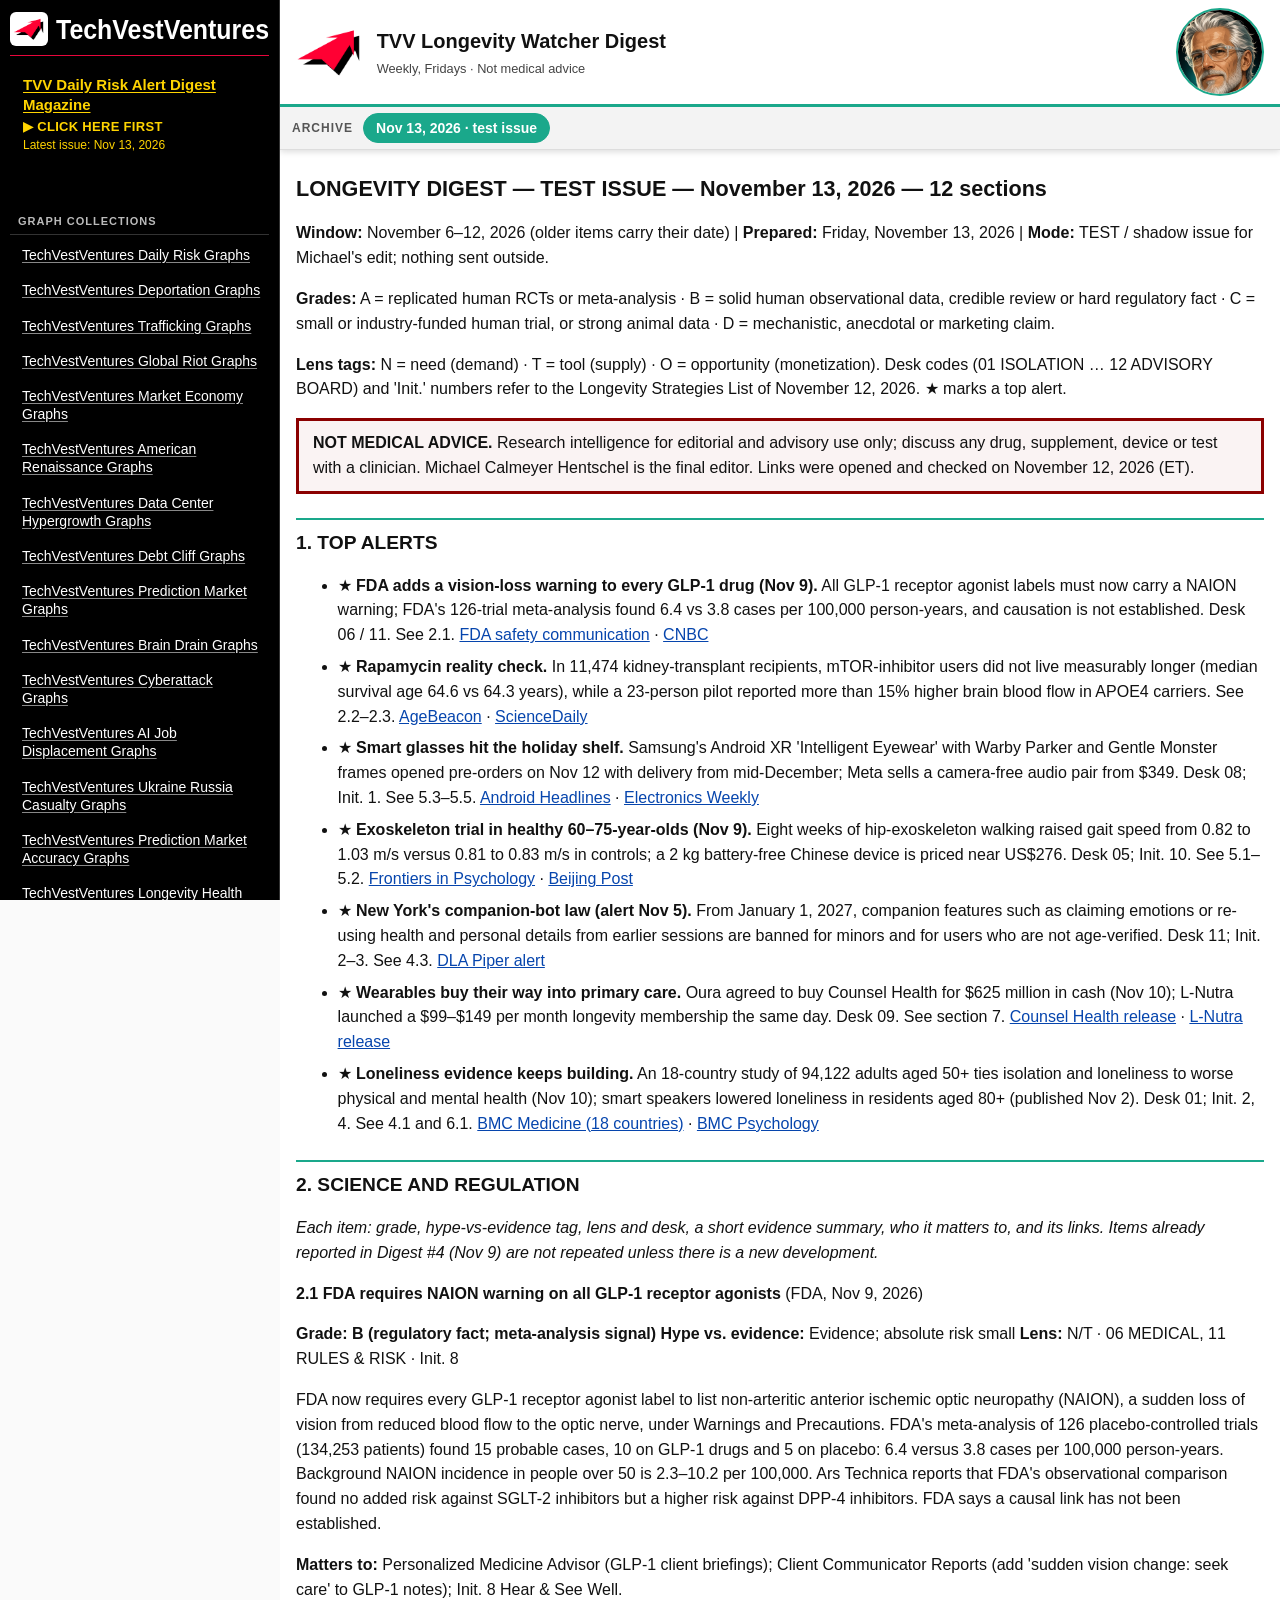
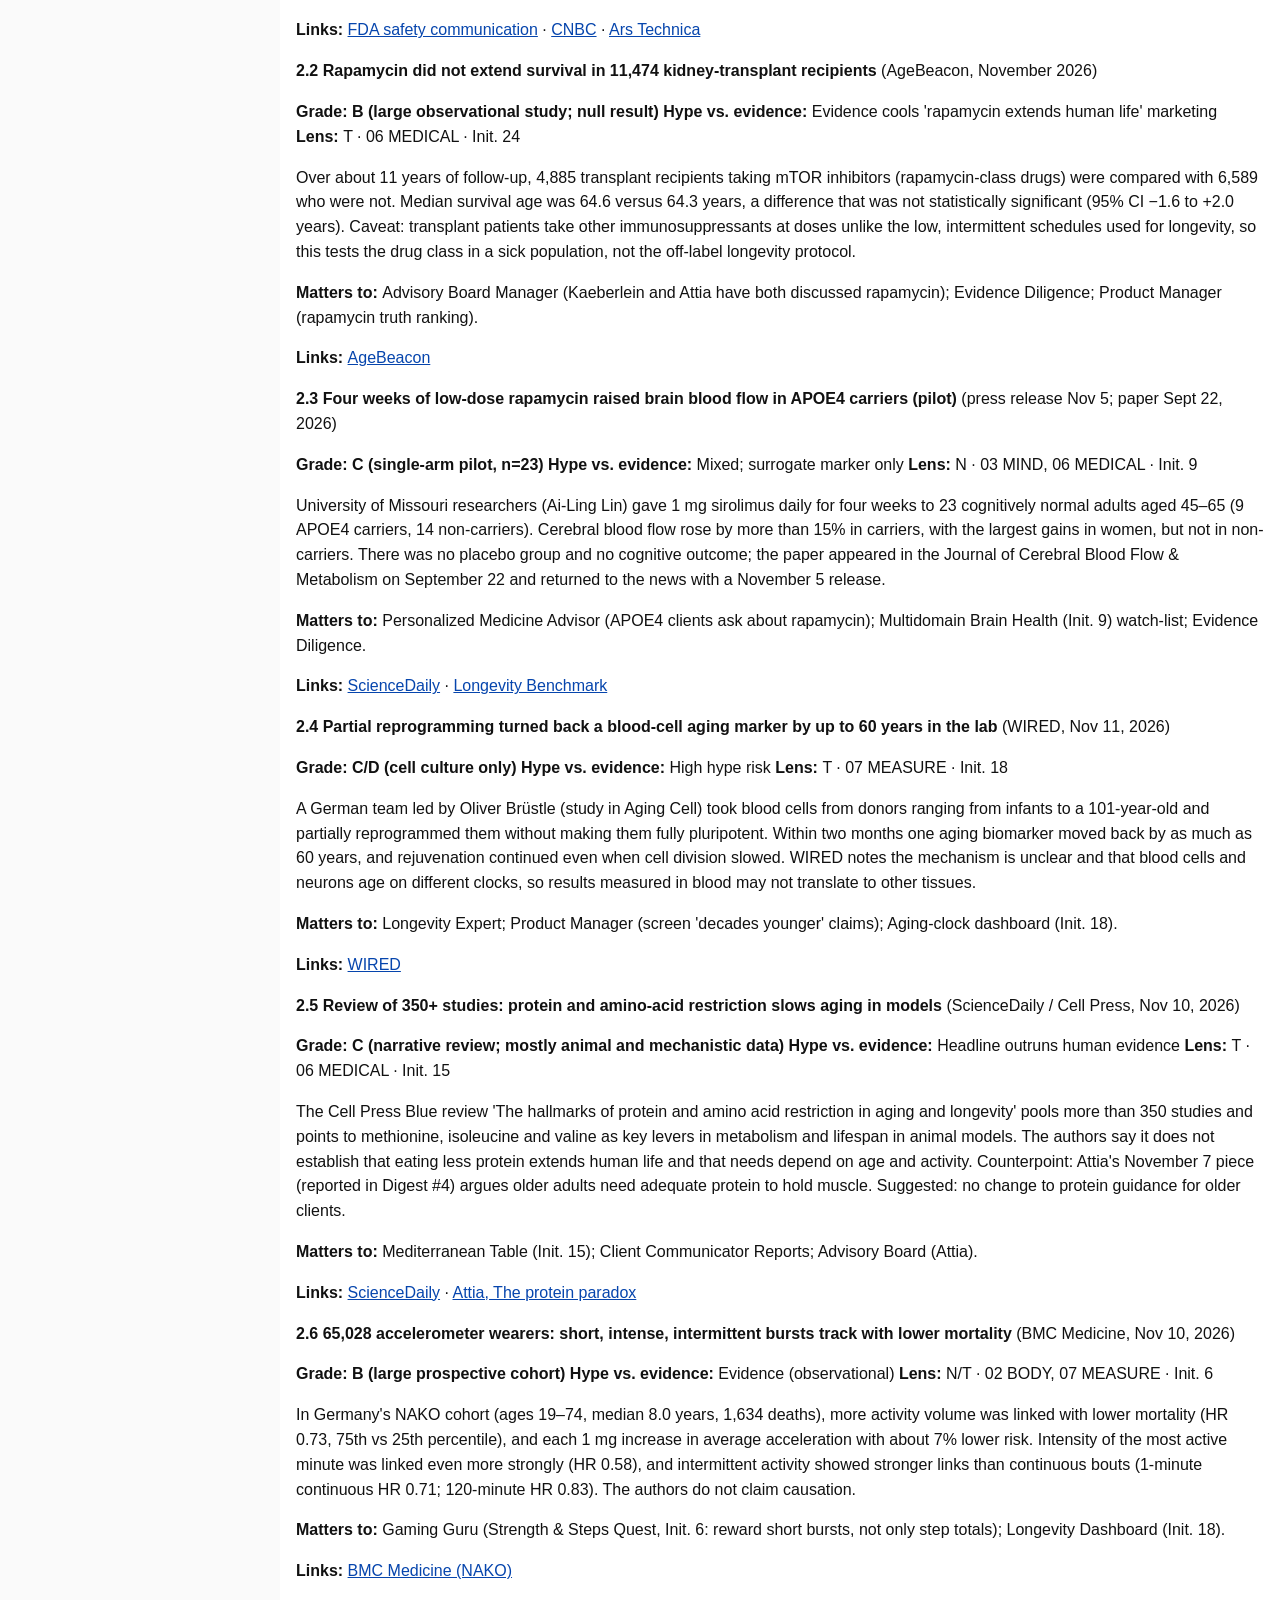
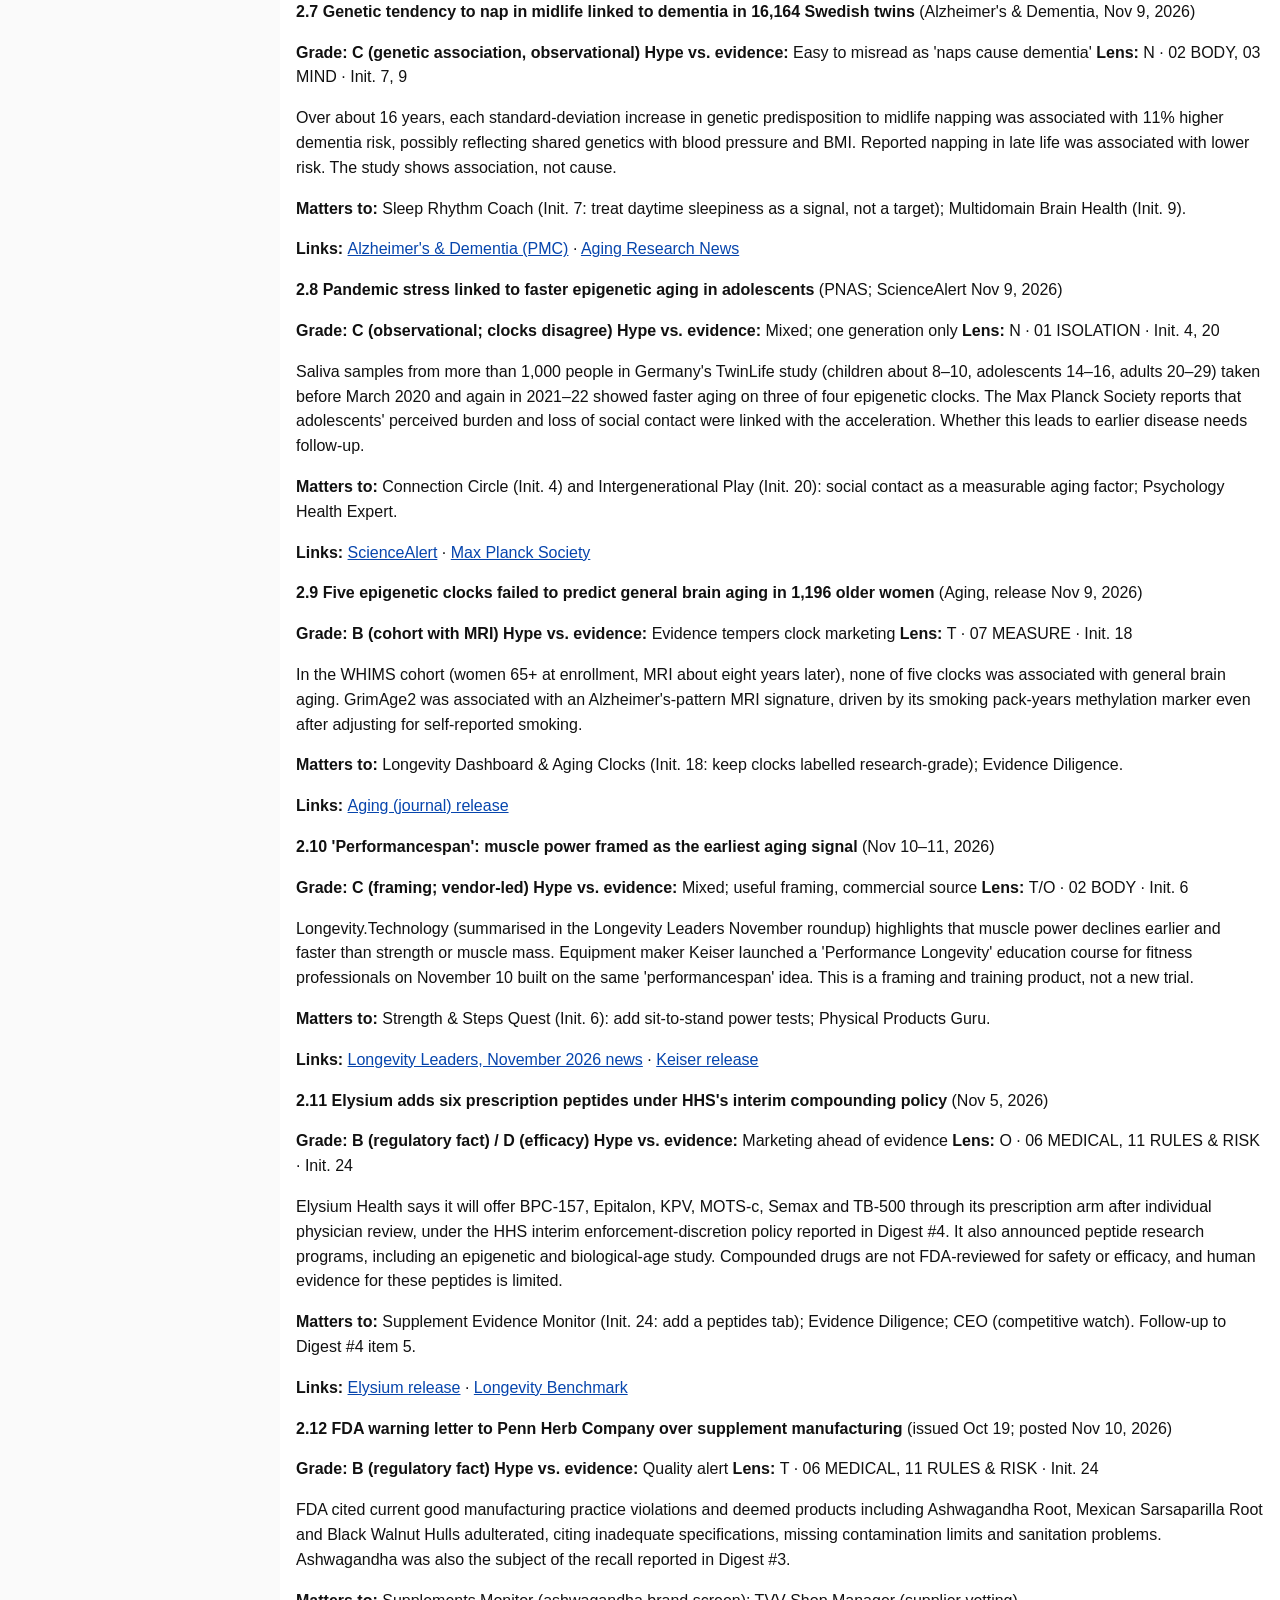
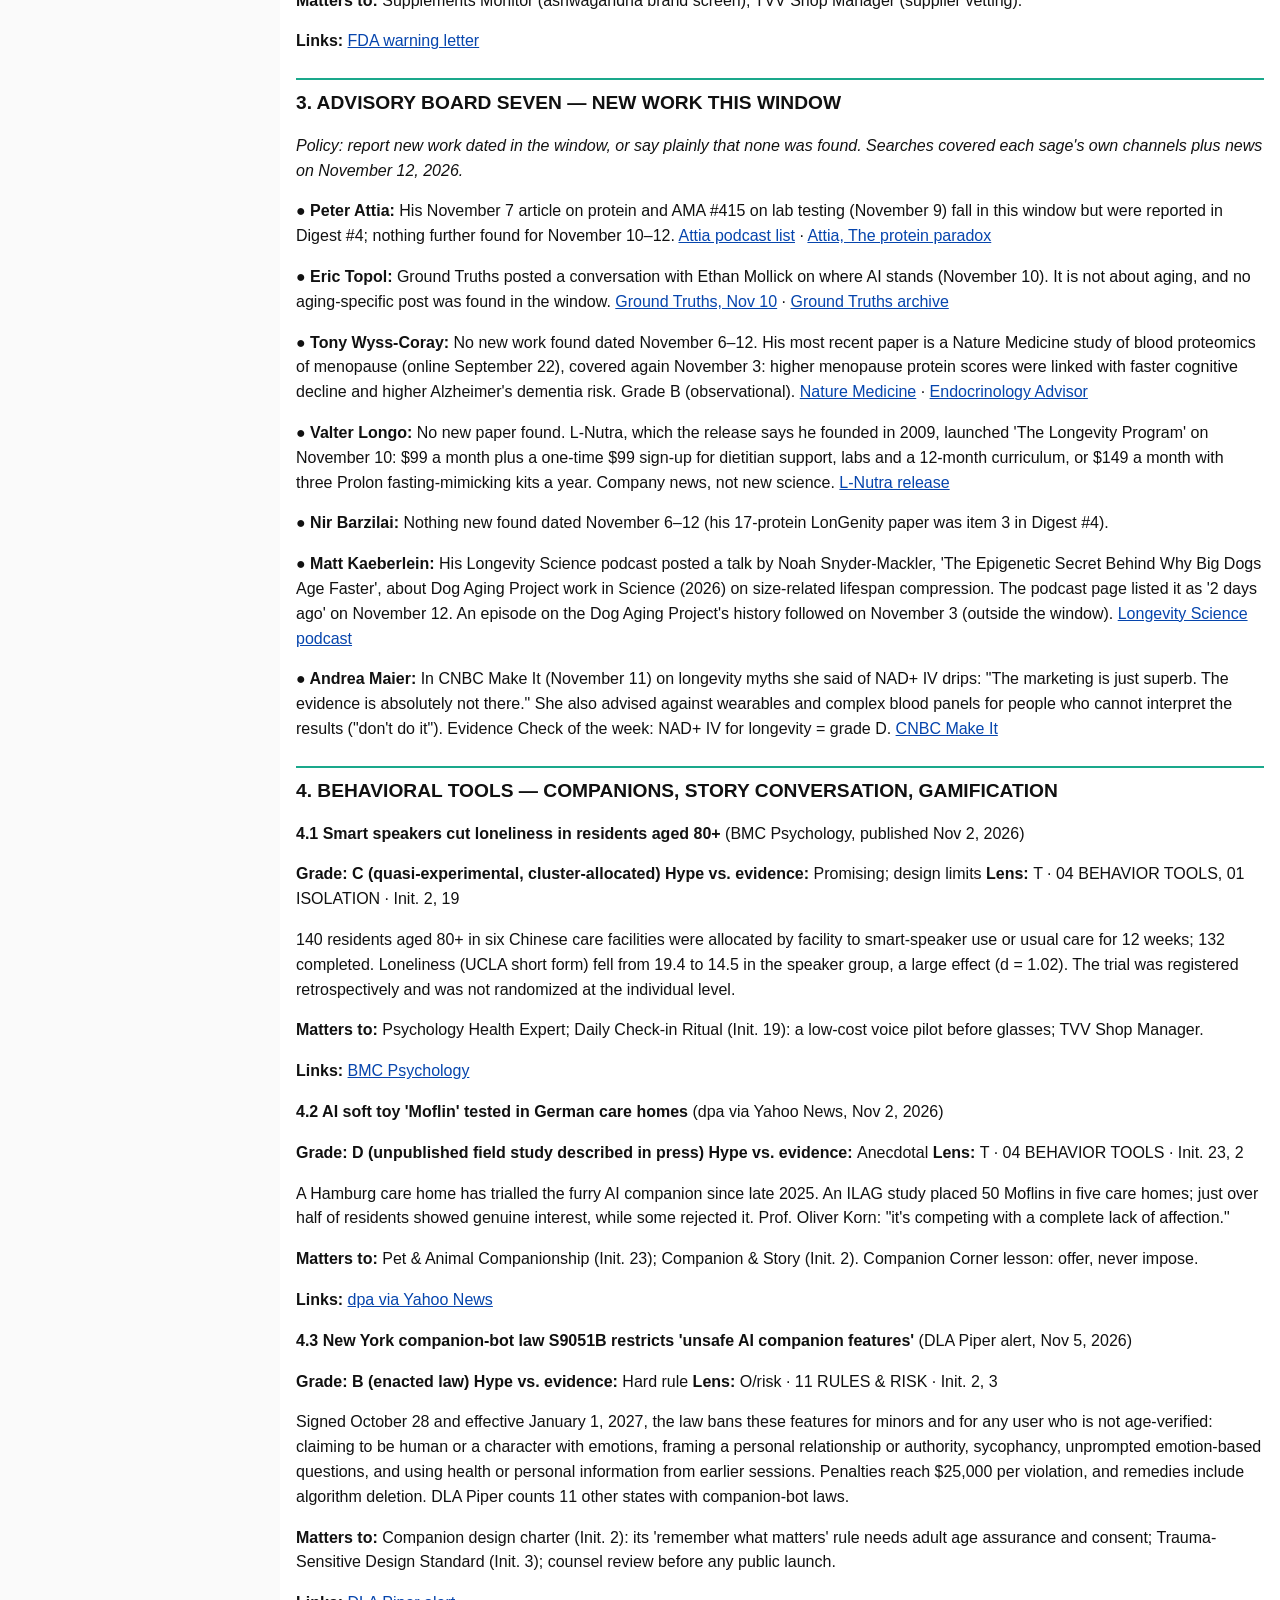
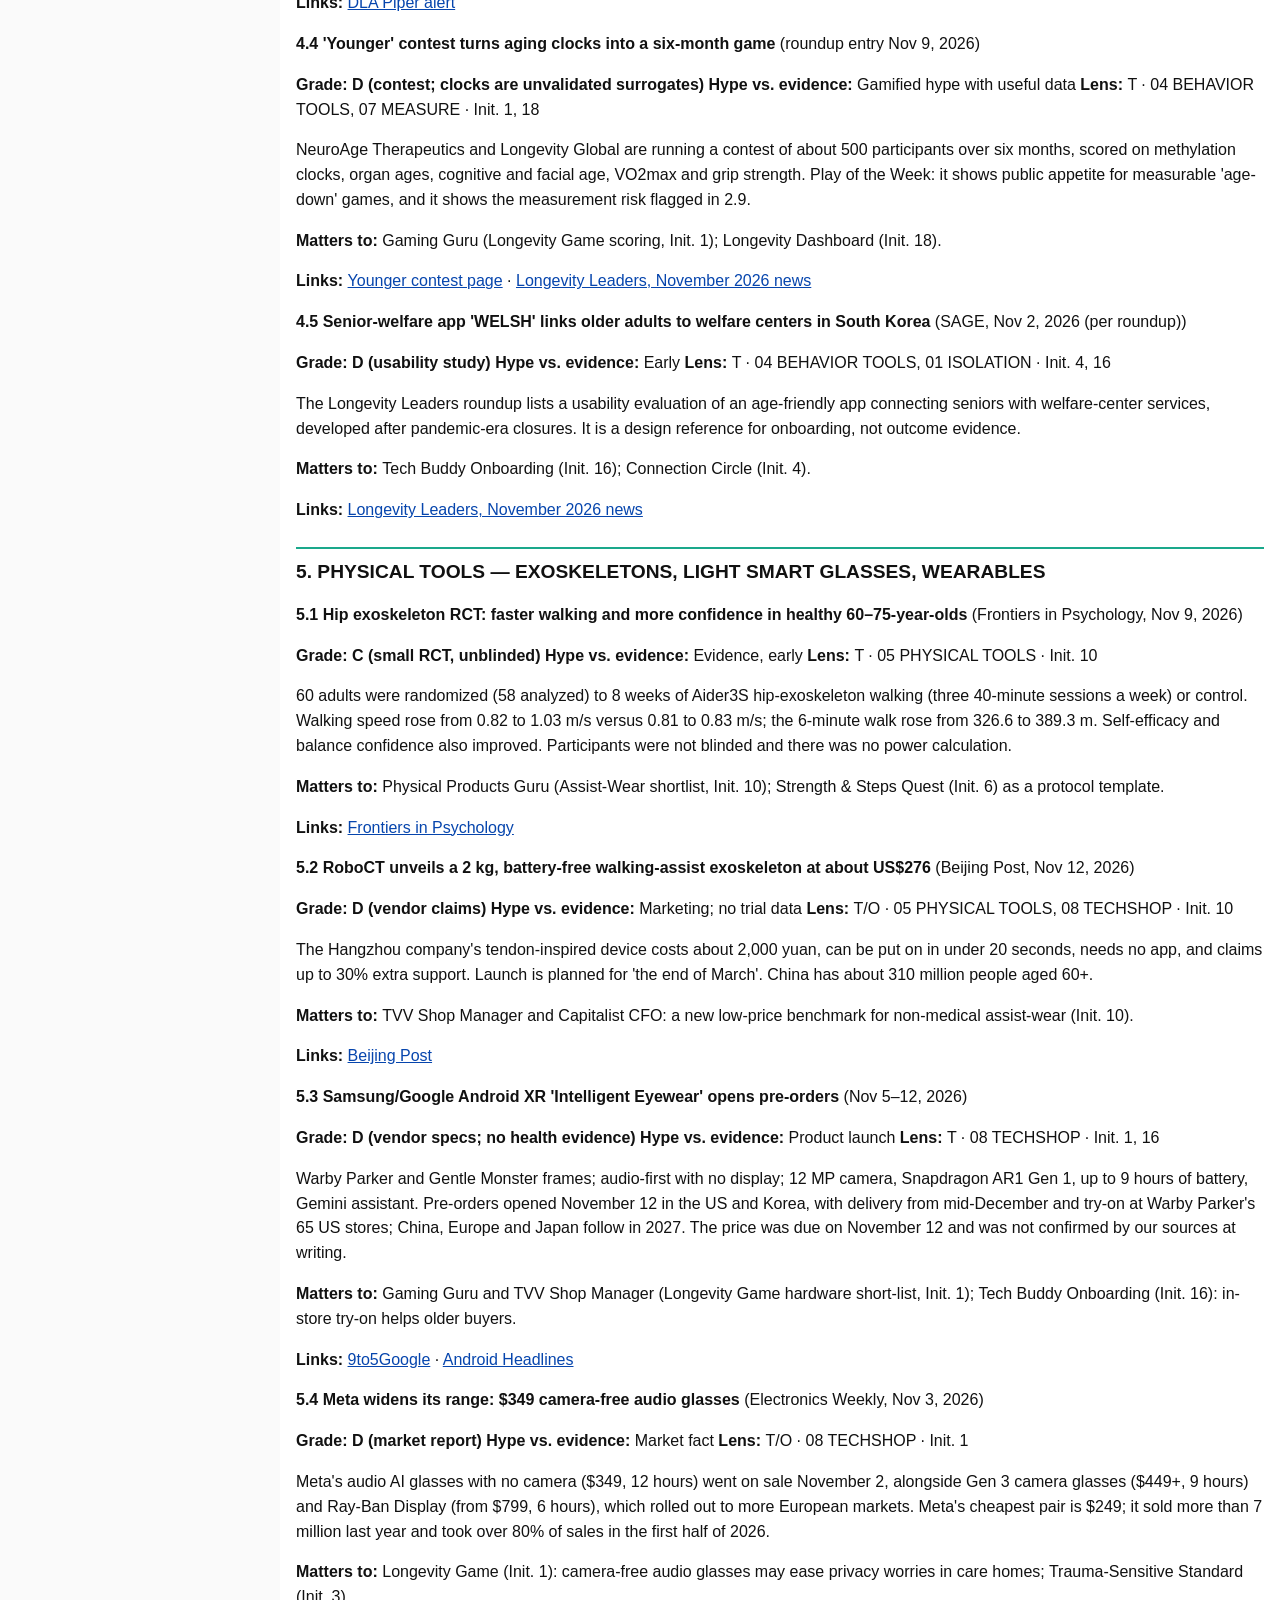
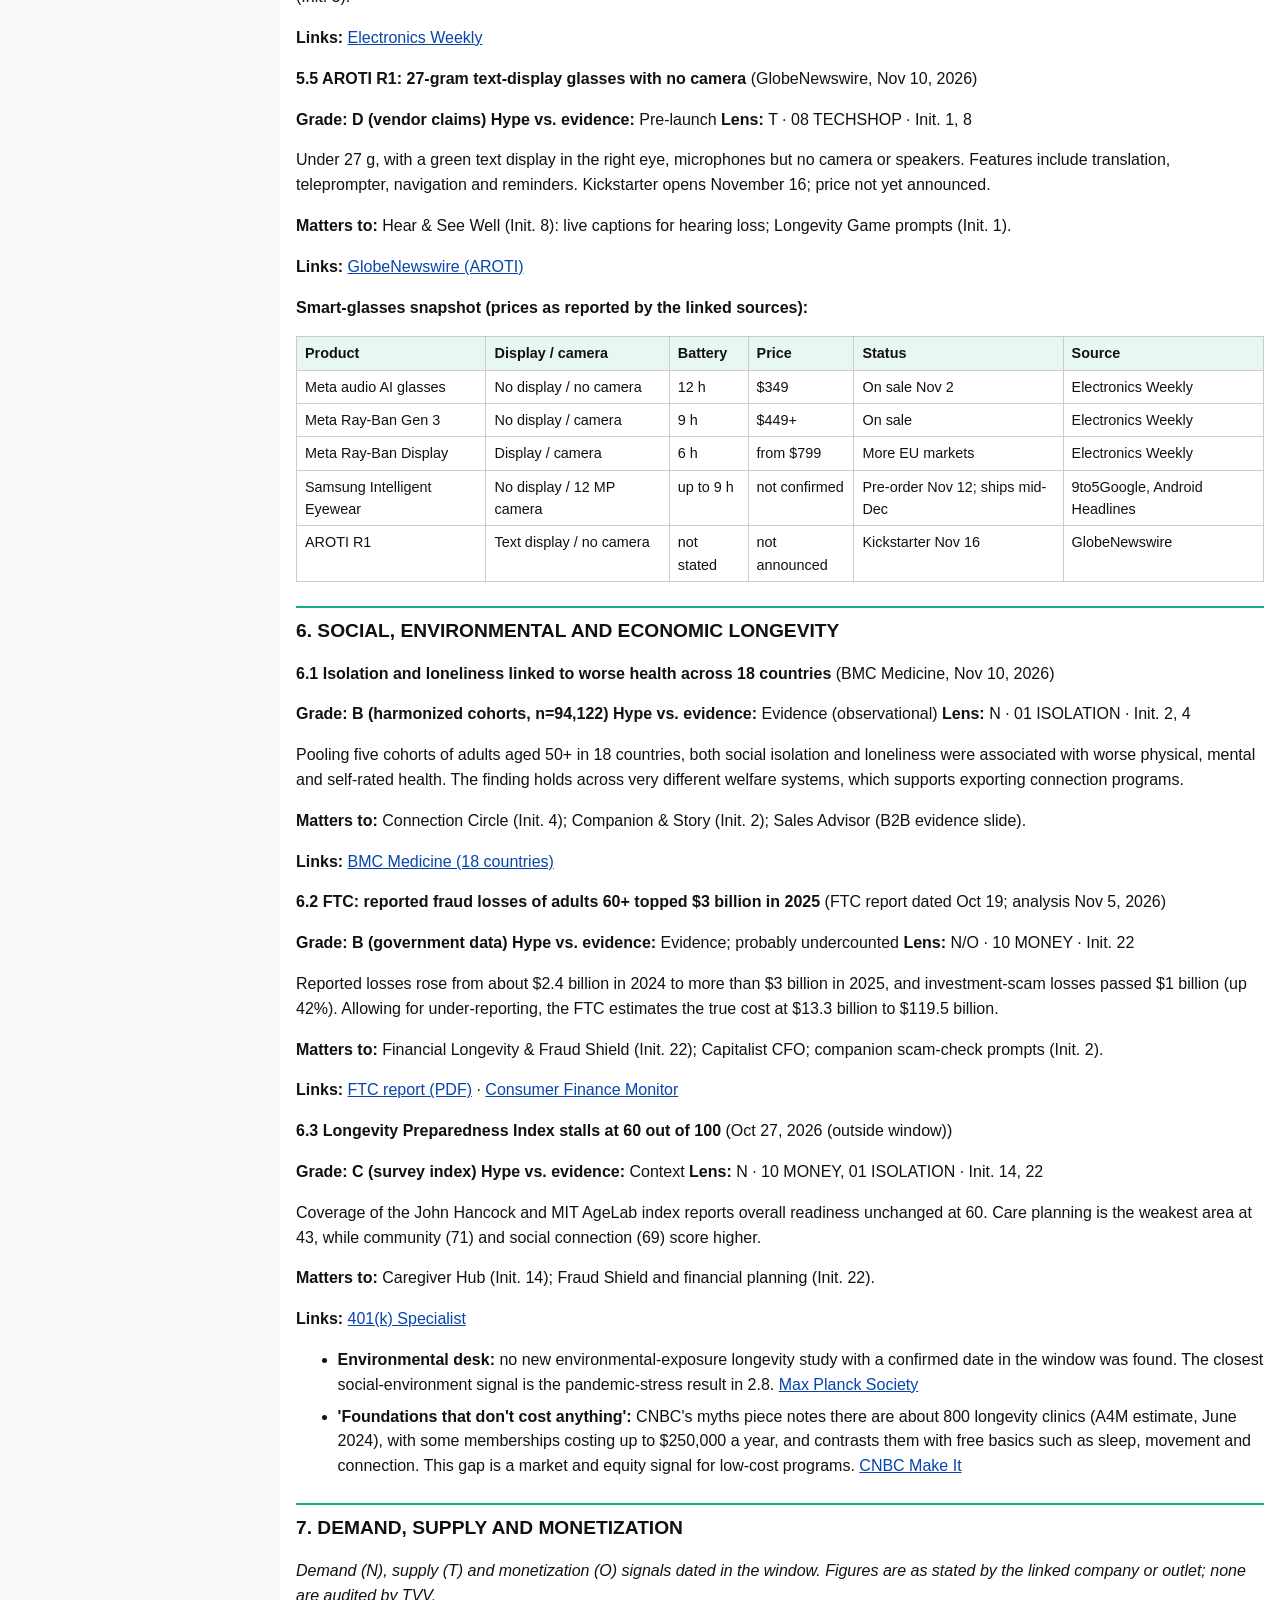
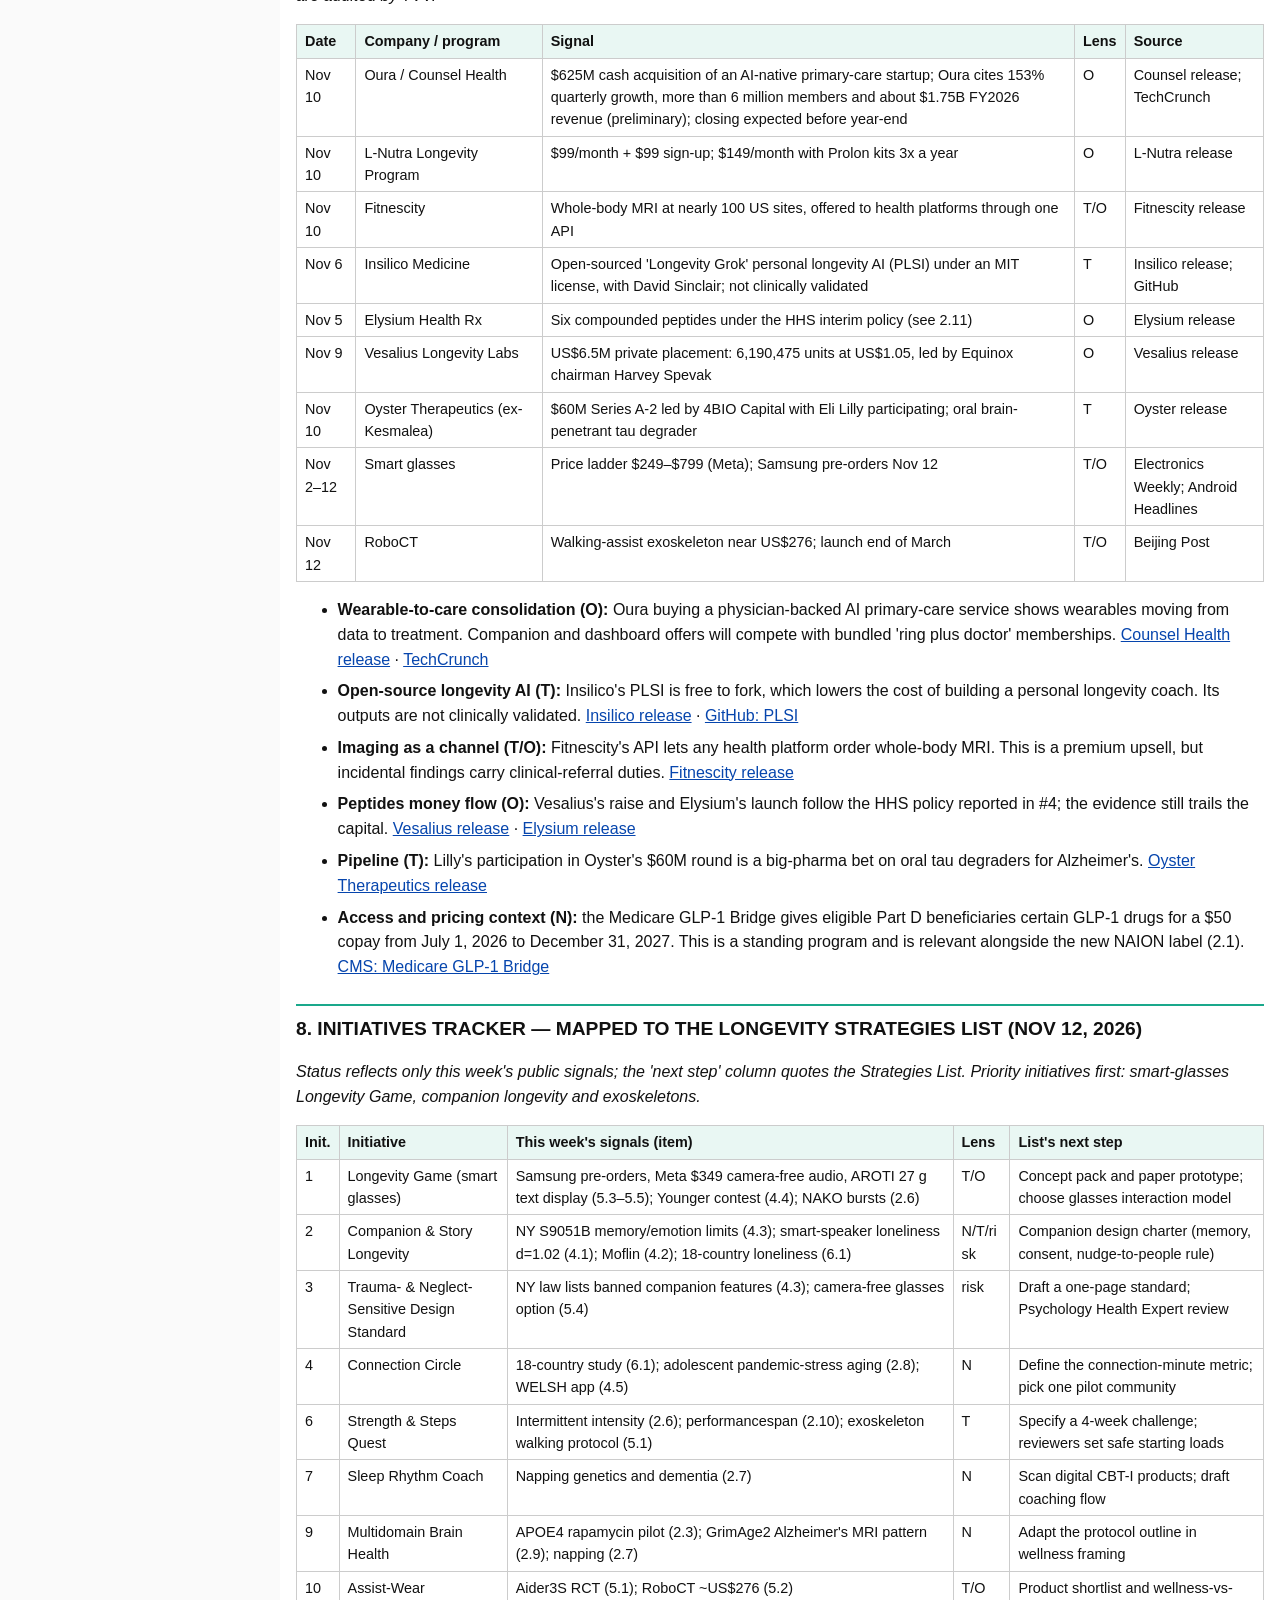
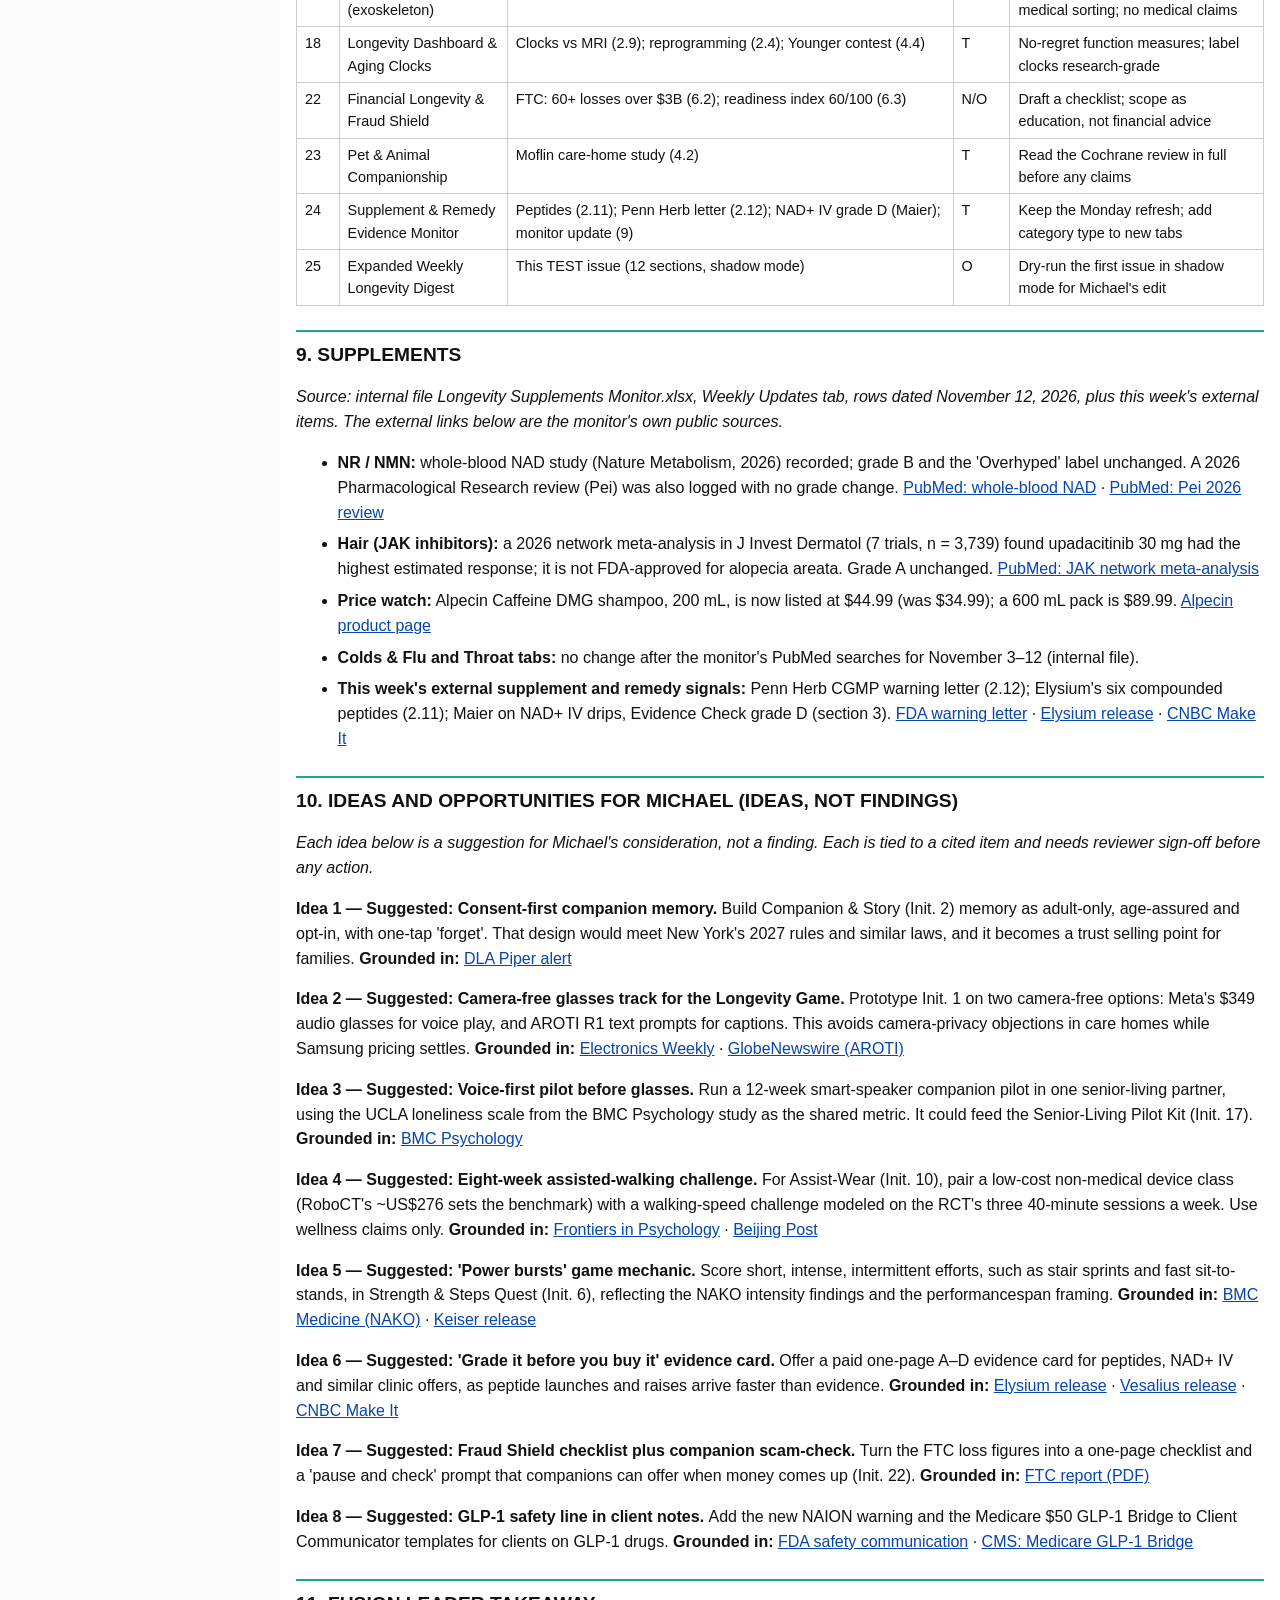
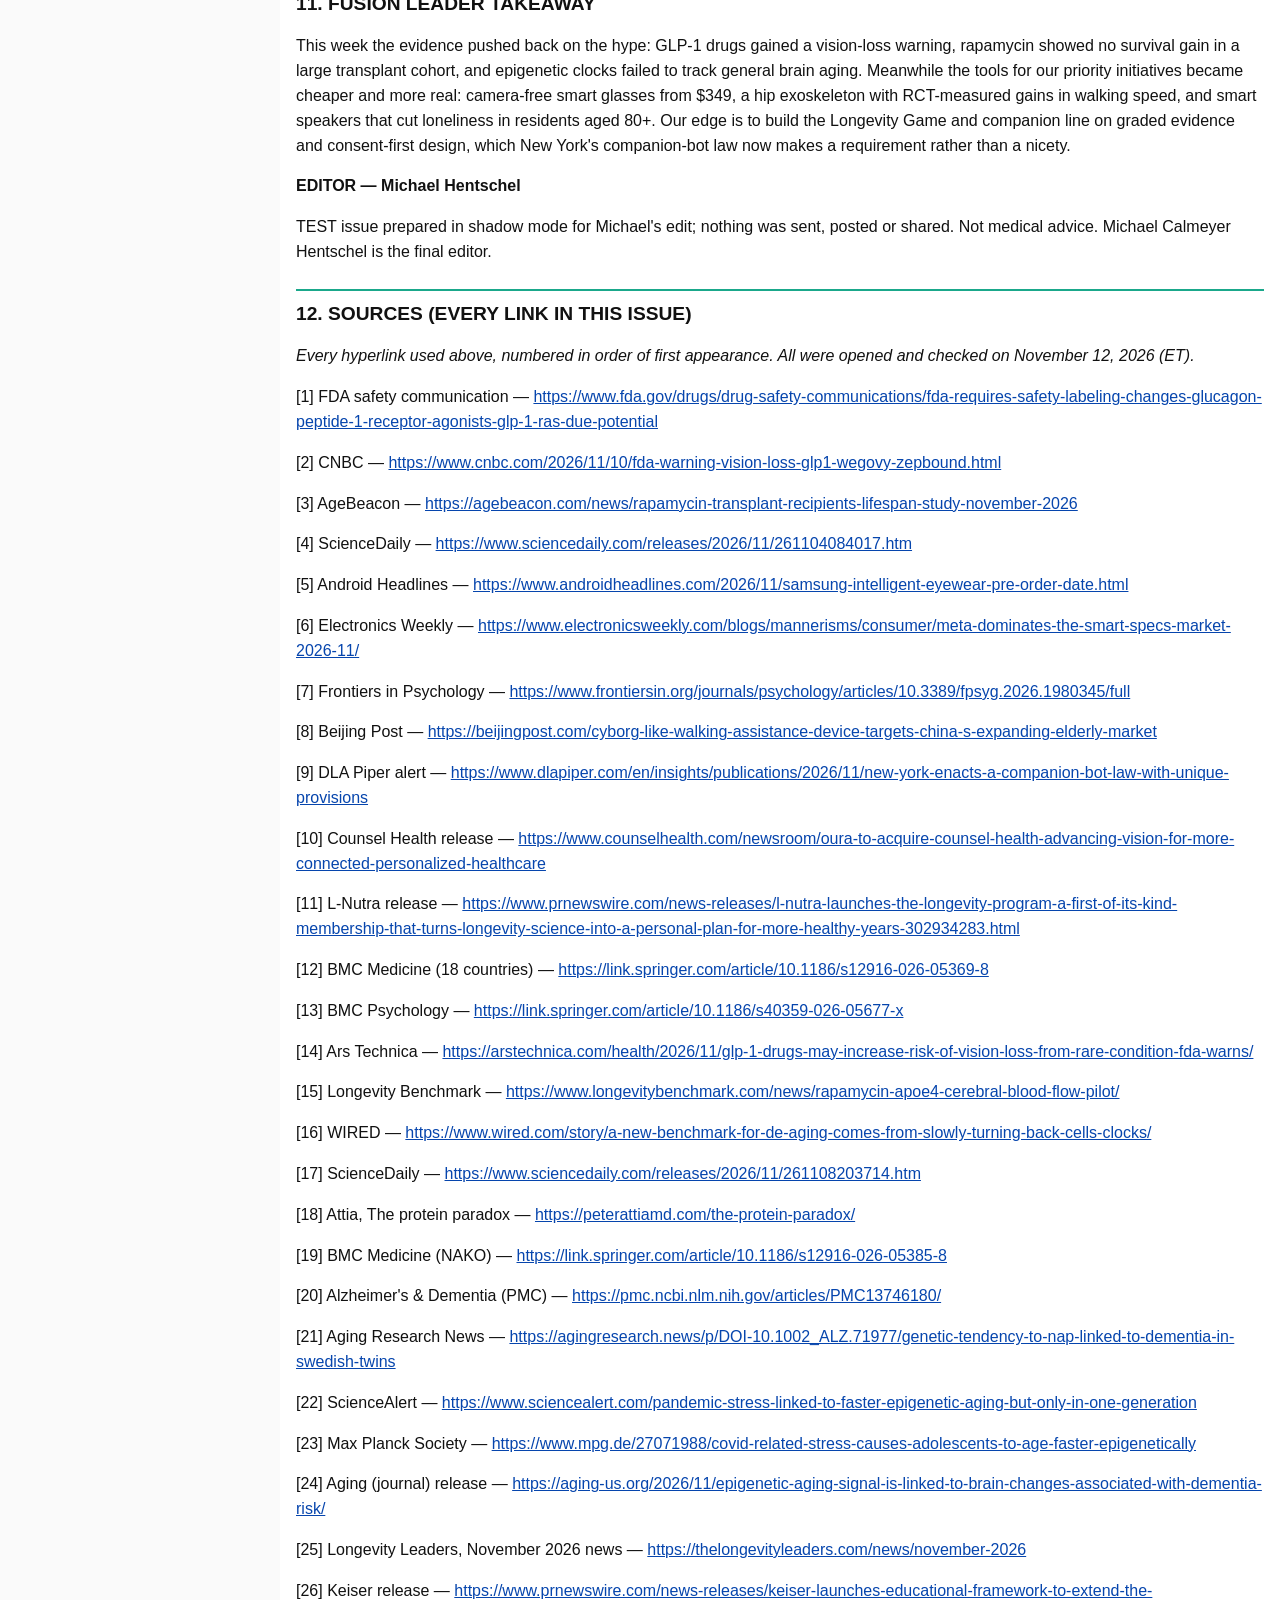
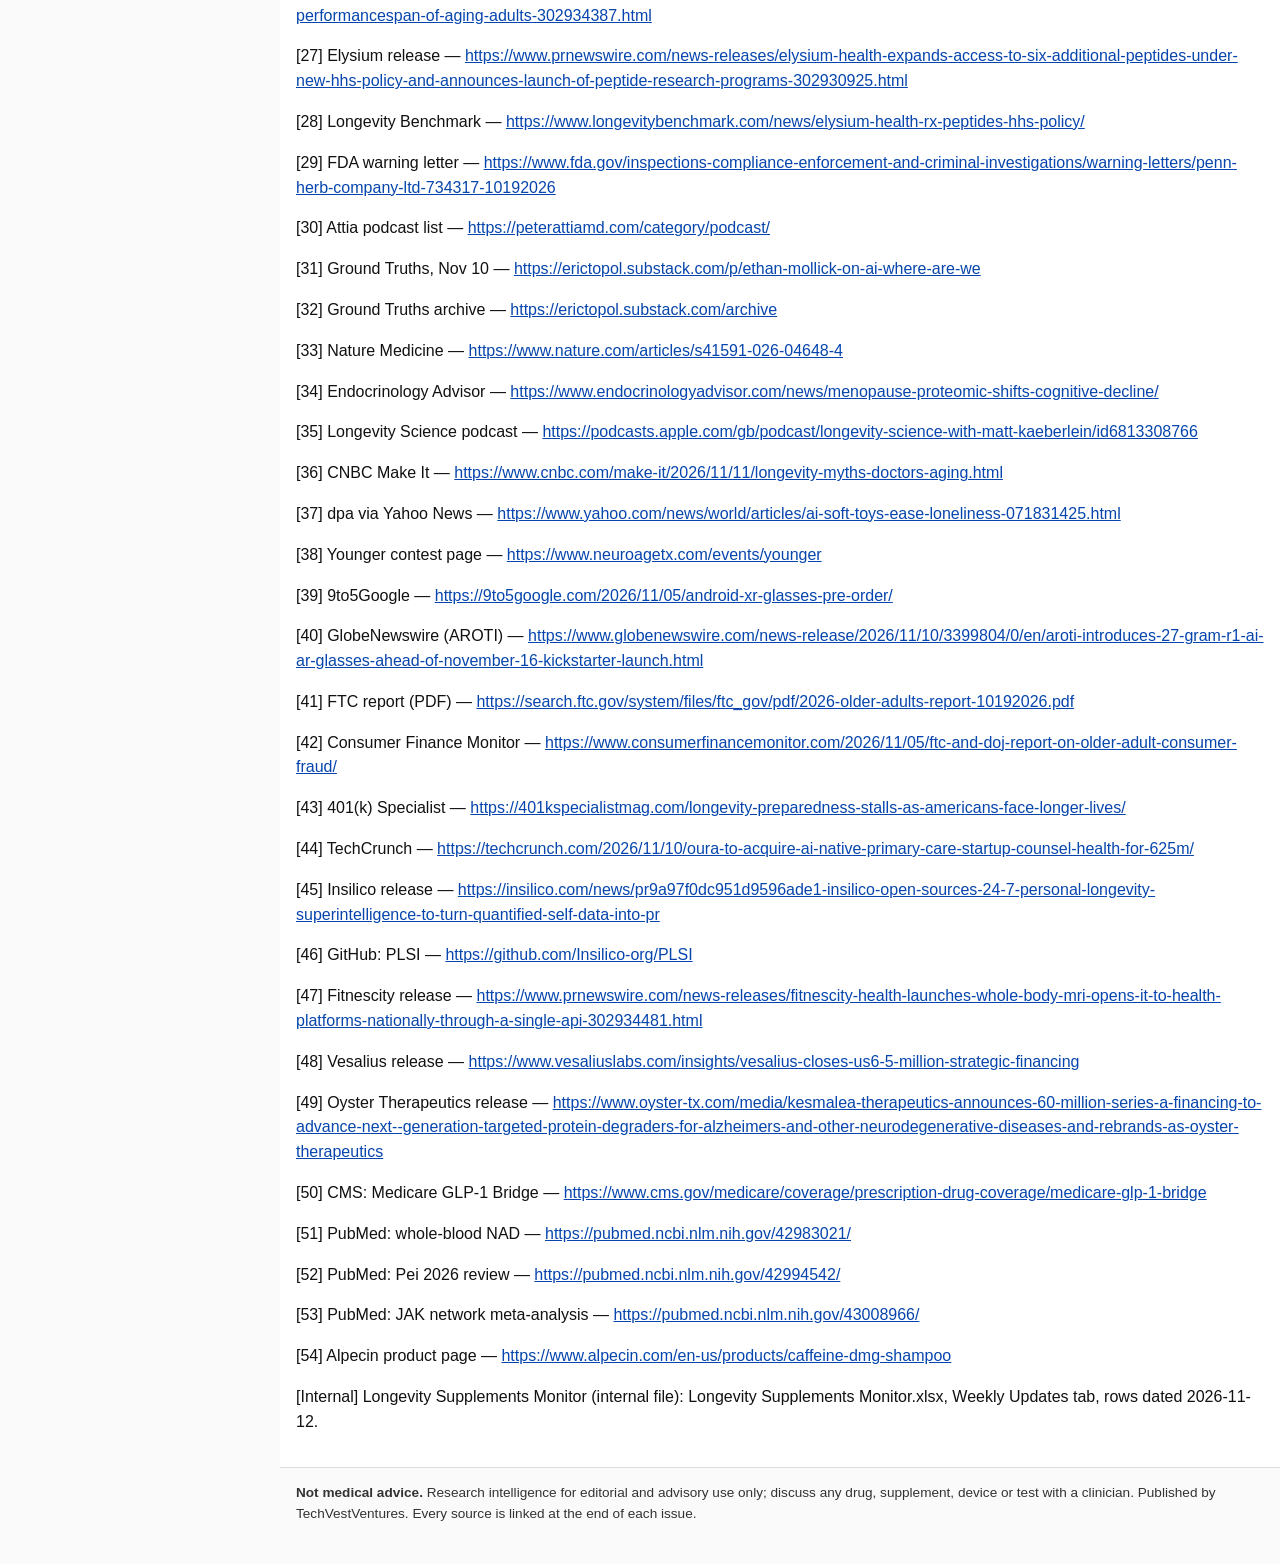
==== commit 078e242a: "Add provisional Longevity Watcher Sage portrait" ====
--- a/index.html
+++ b/index.html
@@ -1,4 +1,4 @@
-<!doctype html><html lang="en"><head><meta charset="utf-8"><meta name="viewport" content="width=device-width,initial-scale=1"><title>TVV Longevity Watcher Digest</title><meta name="description" content="Weekly longevity digest from TechVestVentures: science and regulation, behavioral and physical tools, social and economic longevity, with every source linked. Not medical advice."><meta property="og:title" content="TVV Longevity Watcher Digest"><meta property="og:description" content="Weekly longevity digest from TechVestVentures: science and regulation, behavioral and physical tools, social and economic longevity, with every source linked. Not medical advice."><meta property="og:type" content="website"><meta property="og:url" content="https://atlantean2.github.io/tvv-longevity-watcher-digest/"><link rel="icon" href="assets/favicon.svg" type="image/svg+xml"><link rel="icon" href="assets/favicon-32.png" sizes="32x32" type="image/png"><link rel="apple-touch-icon" href="assets/apple-touch-icon.png"><link rel="stylesheet" href="assets/style.css"></head><body><nav id="tvvnav" aria-label="TechVestVentures sites"><details open><summary><span class="mark"><img src="[data-uri]" alt="TechVest logo"></span><svg class="word" viewBox="0 0 214 32" preserveAspectRatio="xMinYMid meet" role="img" aria-label="TechVestVentures"><text x="0" y="26" textLength="214" lengthAdjust="spacingAndGlyphs" font-family="Arial,Helvetica,sans-serif" font-weight="700" font-size="28" fill="#fff">TechVestVentures</text></svg></summary><a class="mag" href="https://atlantean2.github.io/tvv-daily-risk-alert-digest/"><span class="t">TVV Daily Risk Alert Digest Magazine</span><span class="cta">&#9654; click here first</span><span class="sub">Latest issue: Nov 13, 2026</span></a><div class="sp2" aria-hidden="true"></div><div class="grp">Graph Collections</div><a href="https://atlantean2.github.io/tvv-daily-risk-graphs/">TechVestVentures Daily Risk Graphs</a><a href="https://atlantean2.github.io/tvv-deportation-graphs/">TechVestVentures Deportation Graphs</a><a href="https://atlantean2.github.io/tvv-trafficking-graphs/">TechVestVentures Trafficking Graphs</a><a href="https://atlantean2.github.io/tvv-global-riot-graphs/">TechVestVentures Global Riot Graphs</a><a href="https://atlantean2.github.io/tvv-market-economy-graphs/">TechVestVentures Market Economy Graphs</a><a href="https://atlantean2.github.io/tvv-american-renaissance-graphs/">TechVestVentures American Renaissance Graphs</a><a href="https://atlantean2.github.io/tvv-data-center-hypergrowth-graphs/">TechVestVentures Data Center Hypergrowth Graphs</a><a href="https://atlantean2.github.io/tvv-debt-cliff-graphs/">TechVestVentures Debt Cliff Graphs</a><a href="https://atlantean2.github.io/tvv-prediction-market-graphs/">TechVestVentures Prediction Market Graphs</a><a href="https://atlantean2.github.io/tvv-brain-drain-graphs/">TechVestVentures Brain Drain Graphs</a><a href="https://atlantean2.github.io/tvv-cyberattack-graphs/">TechVestVentures Cyberattack Graphs</a><a href="https://atlantean2.github.io/tvv-ai-job-displacement-graphs/">TechVestVentures AI Job Displacement Graphs</a><a href="https://atlantean2.github.io/tvv-ukraine-russia-casualty-graphs/">TechVestVentures Ukraine Russia Casualty Graphs</a><a href="https://atlantean2.github.io/tvv-prediction-market-accuracy-graphs/">TechVestVentures Prediction Market Accuracy Graphs</a><a href="https://atlantean2.github.io/tvv-longevity-health-graphs/">TechVestVentures Longevity Health Graphs</a><div class="sp5" aria-hidden="true"></div><div class="grp gold">Essays</div><a class="ess" href="https://atlantean2.github.io/tvv-daily-risk-alert-digest/essays/ai-job-displacement.html">AI Job Displacement</a><a class="ess" href="https://atlantean2.github.io/tvv-daily-risk-alert-digest/essays/prediction-markets.html">Prediction Markets</a><a class="ess" href="https://atlantean2.github.io/tvv-daily-risk-alert-digest/essays/ukraine-russia-casualty-claims.html">Ukraine vs Russia: Casualty Claims</a><div class="sp5" aria-hidden="true"></div><div class="grp teal">Longevity Watcher</div><a class="lwd cur" href="https://atlantean2.github.io/tvv-longevity-watcher-digest/" aria-current="page"><span class="t">Longevity Watcher Digest</span><span class="cta">&#9654; weekly digest</span><span class="sub">New issue every Friday</span></a></details></nav><script>(function(){var d=document.querySelector('#tvvnav details');function f(){if(innerWidth>900)d.open=true}f();addEventListener('resize',f)})()</script><div id="top"><header><img class="logo" src="assets/logo.png" alt="TVV logo"><div class="grow"><h1>TVV Longevity Watcher Digest</h1><div class="sub">Weekly, Fridays · Not medical advice</div></div><!-- Longevity Watcher Sage portrait goes here: add <img src="assets/sage.png" alt="Longevity Watcher Sage"> and class "on" --><div class="sage-slot" id="lw-sage" role="img" aria-label="Longevity Watcher Sage portrait"></div></header><nav id="tabs" role="tablist" aria-label="Issue archive"><span class="al">Archive</span><button role="tab" data-d="2026-11-13" aria-selected="false">Nov 13, 2026 · test issue</button></nav></div><main id="content"><h1 class="issue-title">LONGEVITY DIGEST — TEST ISSUE — November 13, 2026 — 12 sections</h1><p><strong>Window:</strong> November 6–12, 2026 (older items carry their date)   |   <strong>Prepared:</strong> Friday, November 13, 2026   |   <strong>Mode:</strong> TEST / shadow issue for Michael's edit; nothing sent outside.</p><p><strong>Grades:</strong> A = replicated human RCTs or meta-analysis · B = solid human observational data, credible review or hard regulatory fact · C = small or industry-funded human trial, or strong animal data · D = mechanistic, anecdotal or marketing claim.</p><p><strong>Lens tags:</strong> N = need (demand) · T = tool (supply) · O = opportunity (monetization). Desk codes (01 ISOLATION … 12 ADVISORY BOARD) and 'Init.' numbers refer to the Longevity Strategies List of November 12, 2026. ★ marks a top alert.</p><p class="notice"><strong>NOT MEDICAL ADVICE. </strong>Research intelligence for editorial and advisory use only; discuss any drug, supplement, device or test with a clinician. Michael Calmeyer Hentschel is the final editor. Links were opened and checked on November 12, 2026 (ET).</p><h2 class="desk" id="sec-1">1. TOP ALERTS</h2><ul class="items"><li>★ <strong>FDA adds a vision-loss warning to every GLP-1 drug (Nov 9).</strong> All GLP-1 receptor agonist labels must now carry a NAION warning; FDA's 126-trial meta-analysis found 6.4 vs 3.8 cases per 100,000 person-years, and causation is not established. Desk 06 / 11. See 2.1.  <a href="https://www.fda.gov/drugs/drug-safety-communications/fda-requires-safety-labeling-changes-glucagon-peptide-1-receptor-agonists-glp-1-ras-due-potential" target="_blank" rel="noopener">FDA safety communication</a> · <a href="https://www.cnbc.com/2026/11/10/fda-warning-vision-loss-glp1-wegovy-zepbound.html" target="_blank" rel="noopener">CNBC</a></li><li>★ <strong>Rapamycin reality check.</strong> In 11,474 kidney-transplant recipients, mTOR-inhibitor users did not live measurably longer (median survival age 64.6 vs 64.3 years), while a 23-person pilot reported more than 15% higher brain blood flow in APOE4 carriers. See 2.2–2.3.  <a href="https://agebeacon.com/news/rapamycin-transplant-recipients-lifespan-study-november-2026" target="_blank" rel="noopener">AgeBeacon</a> · <a href="https://www.sciencedaily.com/releases/2026/11/261104084017.htm" target="_blank" rel="noopener">ScienceDaily</a></li><li>★ <strong>Smart glasses hit the holiday shelf.</strong> Samsung's Android XR 'Intelligent Eyewear' with Warby Parker and Gentle Monster frames opened pre-orders on Nov 12 with delivery from mid-December; Meta sells a camera-free audio pair from $349. Desk 08; Init. 1. See 5.3–5.5.  <a href="https://www.androidheadlines.com/2026/11/samsung-intelligent-eyewear-pre-order-date.html" target="_blank" rel="noopener">Android Headlines</a> · <a href="https://www.electronicsweekly.com/blogs/mannerisms/consumer/meta-dominates-the-smart-specs-market-2026-11/" target="_blank" rel="noopener">Electronics Weekly</a></li><li>★ <strong>Exoskeleton trial in healthy 60–75-year-olds (Nov 9).</strong> Eight weeks of hip-exoskeleton walking raised gait speed from 0.82 to 1.03 m/s versus 0.81 to 0.83 m/s in controls; a 2 kg battery-free Chinese device is priced near US$276. Desk 05; Init. 10. See 5.1–5.2.  <a href="https://www.frontiersin.org/journals/psychology/articles/10.3389/fpsyg.2026.1980345/full" target="_blank" rel="noopener">Frontiers in Psychology</a> · <a href="https://beijingpost.com/cyborg-like-walking-assistance-device-targets-china-s-expanding-elderly-market" target="_blank" rel="noopener">Beijing Post</a></li><li>★ <strong>New York's companion-bot law (alert Nov 5).</strong> From January 1, 2027, companion features such as claiming emotions or re-using health and personal details from earlier sessions are banned for minors and for users who are not age-verified. Desk 11; Init. 2–3. See 4.3.  <a href="https://www.dlapiper.com/en/insights/publications/2026/11/new-york-enacts-a-companion-bot-law-with-unique-provisions" target="_blank" rel="noopener">DLA Piper alert</a></li><li>★ <strong>Wearables buy their way into primary care.</strong> Oura agreed to buy Counsel Health for $625 million in cash (Nov 10); L-Nutra launched a $99–$149 per month longevity membership the same day. Desk 09. See section 7.  <a href="https://www.counselhealth.com/newsroom/oura-to-acquire-counsel-health-advancing-vision-for-more-connected-personalized-healthcare" target="_blank" rel="noopener">Counsel Health release</a> · <a href="https://www.prnewswire.com/news-releases/l-nutra-launches-the-longevity-program-a-first-of-its-kind-membership-that-turns-longevity-science-into-a-personal-plan-for-more-healthy-years-302934283.html" target="_blank" rel="noopener">L-Nutra release</a></li><li>★ <strong>Loneliness evidence keeps building.</strong> An 18-country study of 94,122 adults aged 50+ ties isolation and loneliness to worse physical and mental health (Nov 10); smart speakers lowered loneliness in residents aged 80+ (published Nov 2). Desk 01; Init. 2, 4. See 4.1 and 6.1.  <a href="https://link.springer.com/article/10.1186/s12916-026-05369-8" target="_blank" rel="noopener">BMC Medicine (18 countries)</a> · <a href="https://link.springer.com/article/10.1186/s40359-026-05677-x" target="_blank" rel="noopener">BMC Psychology</a></li></ul><h2 class="desk" id="sec-2">2. SCIENCE AND REGULATION</h2><p><em>Each item: grade, hype-vs-evidence tag, lens and desk, a short evidence summary, who it matters to, and its links. Items already reported in Digest #4 (Nov 9) are not repeated unless there is a new development.</em></p><p><strong>2.1  FDA requires NAION warning on all GLP-1 receptor agonists</strong>  (FDA, Nov 9, 2026)</p><p><strong>Grade: B (regulatory fact; meta-analysis signal)     Hype vs. evidence: </strong>Evidence; absolute risk small<strong>     Lens: </strong>N/T · 06 MEDICAL, 11 RULES &amp; RISK · Init. 8</p><p>FDA now requires every GLP-1 receptor agonist label to list non-arteritic anterior ischemic optic neuropathy (NAION), a sudden loss of vision from reduced blood flow to the optic nerve, under Warnings and Precautions. FDA's meta-analysis of 126 placebo-controlled trials (134,253 patients) found 15 probable cases, 10 on GLP-1 drugs and 5 on placebo: 6.4 versus 3.8 cases per 100,000 person-years. Background NAION incidence in people over 50 is 2.3–10.2 per 100,000. Ars Technica reports that FDA's observational comparison found no added risk against SGLT-2 inhibitors but a higher risk against DPP-4 inhibitors. FDA says a causal link has not been established.</p><p><strong>Matters to: </strong>Personalized Medicine Advisor (GLP-1 client briefings); Client Communicator Reports (add 'sudden vision change: seek care' to GLP-1 notes); Init. 8 Hear &amp; See Well.</p><p><strong>Links: </strong><a href="https://www.fda.gov/drugs/drug-safety-communications/fda-requires-safety-labeling-changes-glucagon-peptide-1-receptor-agonists-glp-1-ras-due-potential" target="_blank" rel="noopener">FDA safety communication</a> · <a href="https://www.cnbc.com/2026/11/10/fda-warning-vision-loss-glp1-wegovy-zepbound.html" target="_blank" rel="noopener">CNBC</a> · <a href="https://arstechnica.com/health/2026/11/glp-1-drugs-may-increase-risk-of-vision-loss-from-rare-condition-fda-warns/" target="_blank" rel="noopener">Ars Technica</a></p><p><strong>2.2  Rapamycin did not extend survival in 11,474 kidney-transplant recipients</strong>  (AgeBeacon, November 2026)</p><p><strong>Grade: B (large observational study; null result)     Hype vs. evidence: </strong>Evidence cools 'rapamycin extends human life' marketing<strong>     Lens: </strong>T · 06 MEDICAL · Init. 24</p><p>Over about 11 years of follow-up, 4,885 transplant recipients taking mTOR inhibitors (rapamycin-class drugs) were compared with 6,589 who were not. Median survival age was 64.6 versus 64.3 years, a difference that was not statistically significant (95% CI −1.6 to +2.0 years). Caveat: transplant patients take other immunosuppressants at doses unlike the low, intermittent schedules used for longevity, so this tests the drug class in a sick population, not the off-label longevity protocol.</p><p><strong>Matters to: </strong>Advisory Board Manager (Kaeberlein and Attia have both discussed rapamycin); Evidence Diligence; Product Manager (rapamycin truth ranking).</p><p><strong>Links: </strong><a href="https://agebeacon.com/news/rapamycin-transplant-recipients-lifespan-study-november-2026" target="_blank" rel="noopener">AgeBeacon</a></p><p><strong>2.3  Four weeks of low-dose rapamycin raised brain blood flow in APOE4 carriers (pilot)</strong>  (press release Nov 5; paper Sept 22, 2026)</p><p><strong>Grade: C (single-arm pilot, n=23)     Hype vs. evidence: </strong>Mixed; surrogate marker only<strong>     Lens: </strong>N · 03 MIND, 06 MEDICAL · Init. 9</p><p>University of Missouri researchers (Ai-Ling Lin) gave 1 mg sirolimus daily for four weeks to 23 cognitively normal adults aged 45–65 (9 APOE4 carriers, 14 non-carriers). Cerebral blood flow rose by more than 15% in carriers, with the largest gains in women, but not in non-carriers. There was no placebo group and no cognitive outcome; the paper appeared in the Journal of Cerebral Blood Flow &amp; Metabolism on September 22 and returned to the news with a November 5 release.</p><p><strong>Matters to: </strong>Personalized Medicine Advisor (APOE4 clients ask about rapamycin); Multidomain Brain Health (Init. 9) watch-list; Evidence Diligence.</p><p><strong>Links: </strong><a href="https://www.sciencedaily.com/releases/2026/11/261104084017.htm" target="_blank" rel="noopener">ScienceDaily</a> · <a href="https://www.longevitybenchmark.com/news/rapamycin-apoe4-cerebral-blood-flow-pilot/" target="_blank" rel="noopener">Longevity Benchmark</a></p><p><strong>2.4  Partial reprogramming turned back a blood-cell aging marker by up to 60 years in the lab</strong>  (WIRED, Nov 11, 2026)</p><p><strong>Grade: C/D (cell culture only)     Hype vs. evidence: </strong>High hype risk<strong>     Lens: </strong>T · 07 MEASURE · Init. 18</p><p>A German team led by Oliver Brüstle (study in Aging Cell) took blood cells from donors ranging from infants to a 101-year-old and partially reprogrammed them without making them fully pluripotent. Within two months one aging biomarker moved back by as much as 60 years, and rejuvenation continued even when cell division slowed. WIRED notes the mechanism is unclear and that blood cells and neurons age on different clocks, so results measured in blood may not translate to other tissues.</p><p><strong>Matters to: </strong>Longevity Expert; Product Manager (screen 'decades younger' claims); Aging-clock dashboard (Init. 18).</p><p><strong>Links: </strong><a href="https://www.wired.com/story/a-new-benchmark-for-de-aging-comes-from-slowly-turning-back-cells-clocks/" target="_blank" rel="noopener">WIRED</a></p><p><strong>2.5  Review of 350+ studies: protein and amino-acid restriction slows aging in models</strong>  (ScienceDaily / Cell Press, Nov 10, 2026)</p><p><strong>Grade: C (narrative review; mostly animal and mechanistic data)     Hype vs. evidence: </strong>Headline outruns human evidence<strong>     Lens: </strong>T · 06 MEDICAL · Init. 15</p><p>The Cell Press Blue review 'The hallmarks of protein and amino acid restriction in aging and longevity' pools more than 350 studies and points to methionine, isoleucine and valine as key levers in metabolism and lifespan in animal models. The authors say it does not establish that eating less protein extends human life and that needs depend on age and activity. Counterpoint: Attia's November 7 piece (reported in Digest #4) argues older adults need adequate protein to hold muscle. Suggested: no change to protein guidance for older clients.</p><p><strong>Matters to: </strong>Mediterranean Table (Init. 15); Client Communicator Reports; Advisory Board (Attia).</p><p><strong>Links: </strong><a href="https://www.sciencedaily.com/releases/2026/11/261108203714.htm" target="_blank" rel="noopener">ScienceDaily</a> · <a href="https://peterattiamd.com/the-protein-paradox/" target="_blank" rel="noopener">Attia, The protein paradox</a></p><p><strong>2.6  65,028 accelerometer wearers: short, intense, intermittent bursts track with lower mortality</strong>  (BMC Medicine, Nov 10, 2026)</p><p><strong>Grade: B (large prospective cohort)     Hype vs. evidence: </strong>Evidence (observational)<strong>     Lens: </strong>N/T · 02 BODY, 07 MEASURE · Init. 6</p><p>In Germany's NAKO cohort (ages 19–74, median 8.0 years, 1,634 deaths), more activity volume was linked with lower mortality (HR 0.73, 75th vs 25th percentile), and each 1 mg increase in average acceleration with about 7% lower risk. Intensity of the most active minute was linked even more strongly (HR 0.58), and intermittent activity showed stronger links than continuous bouts (1-minute continuous HR 0.71; 120-minute HR 0.83). The authors do not claim causation.</p><p><strong>Matters to: </strong>Gaming Guru (Strength &amp; Steps Quest, Init. 6: reward short bursts, not only step totals); Longevity Dashboard (Init. 18).</p><p><strong>Links: </strong><a href="https://link.springer.com/article/10.1186/s12916-026-05385-8" target="_blank" rel="noopener">BMC Medicine (NAKO)</a></p><p><strong>2.7  Genetic tendency to nap in midlife linked to dementia in 16,164 Swedish twins</strong>  (Alzheimer's &amp; Dementia, Nov 9, 2026)</p><p><strong>Grade: C (genetic association, observational)     Hype vs. evidence: </strong>Easy to misread as 'naps cause dementia'<strong>     Lens: </strong>N · 02 BODY, 03 MIND · Init. 7, 9</p><p>Over about 16 years, each standard-deviation increase in genetic predisposition to midlife napping was associated with 11% higher dementia risk, possibly reflecting shared genetics with blood pressure and BMI. Reported napping in late life was associated with lower risk. The study shows association, not cause.</p><p><strong>Matters to: </strong>Sleep Rhythm Coach (Init. 7: treat daytime sleepiness as a signal, not a target); Multidomain Brain Health (Init. 9).</p><p><strong>Links: </strong><a href="https://pmc.ncbi.nlm.nih.gov/articles/PMC13746180/" target="_blank" rel="noopener">Alzheimer's &amp; Dementia (PMC)</a> · <a href="https://agingresearch.news/p/DOI-10.1002_ALZ.71977/genetic-tendency-to-nap-linked-to-dementia-in-swedish-twins" target="_blank" rel="noopener">Aging Research News</a></p><p><strong>2.8  Pandemic stress linked to faster epigenetic aging in adolescents</strong>  (PNAS; ScienceAlert Nov 9, 2026)</p><p><strong>Grade: C (observational; clocks disagree)     Hype vs. evidence: </strong>Mixed; one generation only<strong>     Lens: </strong>N · 01 ISOLATION · Init. 4, 20</p><p>Saliva samples from more than 1,000 people in Germany's TwinLife study (children about 8–10, adolescents 14–16, adults 20–29) taken before March 2020 and again in 2021–22 showed faster aging on three of four epigenetic clocks. The Max Planck Society reports that adolescents' perceived burden and loss of social contact were linked with the acceleration. Whether this leads to earlier disease needs follow-up.</p><p><strong>Matters to: </strong>Connection Circle (Init. 4) and Intergenerational Play (Init. 20): social contact as a measurable aging factor; Psychology Health Expert.</p><p><strong>Links: </strong><a href="https://www.sciencealert.com/pandemic-stress-linked-to-faster-epigenetic-aging-but-only-in-one-generation" target="_blank" rel="noopener">ScienceAlert</a> · <a href="https://www.mpg.de/27071988/covid-related-stress-causes-adolescents-to-age-faster-epigenetically" target="_blank" rel="noopener">Max Planck Society</a></p><p><strong>2.9  Five epigenetic clocks failed to predict general brain aging in 1,196 older women</strong>  (Aging, release Nov 9, 2026)</p><p><strong>Grade: B (cohort with MRI)     Hype vs. evidence: </strong>Evidence tempers clock marketing<strong>     Lens: </strong>T · 07 MEASURE · Init. 18</p><p>In the WHIMS cohort (women 65+ at enrollment, MRI about eight years later), none of five clocks was associated with general brain aging. GrimAge2 was associated with an Alzheimer's-pattern MRI signature, driven by its smoking pack-years methylation marker even after adjusting for self-reported smoking.</p><p><strong>Matters to: </strong>Longevity Dashboard &amp; Aging Clocks (Init. 18: keep clocks labelled research-grade); Evidence Diligence.</p><p><strong>Links: </strong><a href="https://aging-us.org/2026/11/epigenetic-aging-signal-is-linked-to-brain-changes-associated-with-dementia-risk/" target="_blank" rel="noopener">Aging (journal) release</a></p><p><strong>2.10  'Performancespan': muscle power framed as the earliest aging signal</strong>  (Nov 10–11, 2026)</p><p><strong>Grade: C (framing; vendor-led)     Hype vs. evidence: </strong>Mixed; useful framing, commercial source<strong>     Lens: </strong>T/O · 02 BODY · Init. 6</p><p>Longevity.Technology (summarised in the Longevity Leaders November roundup) highlights that muscle power declines earlier and faster than strength or muscle mass. Equipment maker Keiser launched a 'Performance Longevity' education course for fitness professionals on November 10 built on the same 'performancespan' idea. This is a framing and training product, not a new trial.</p><p><strong>Matters to: </strong>Strength &amp; Steps Quest (Init. 6): add sit-to-stand power tests; Physical Products Guru.</p><p><strong>Links: </strong><a href="https://thelongevityleaders.com/news/november-2026" target="_blank" rel="noopener">Longevity Leaders, November 2026 news</a> · <a href="https://www.prnewswire.com/news-releases/keiser-launches-educational-framework-to-extend-the-performancespan-of-aging-adults-302934387.html" target="_blank" rel="noopener">Keiser release</a></p><p><strong>2.11  Elysium adds six prescription peptides under HHS's interim compounding policy</strong>  (Nov 5, 2026)</p><p><strong>Grade: B (regulatory fact) / D (efficacy)     Hype vs. evidence: </strong>Marketing ahead of evidence<strong>     Lens: </strong>O · 06 MEDICAL, 11 RULES &amp; RISK · Init. 24</p><p>Elysium Health says it will offer BPC-157, Epitalon, KPV, MOTS-c, Semax and TB-500 through its prescription arm after individual physician review, under the HHS interim enforcement-discretion policy reported in Digest #4. It also announced peptide research programs, including an epigenetic and biological-age study. Compounded drugs are not FDA-reviewed for safety or efficacy, and human evidence for these peptides is limited.</p><p><strong>Matters to: </strong>Supplement Evidence Monitor (Init. 24: add a peptides tab); Evidence Diligence; CEO (competitive watch). Follow-up to Digest #4 item 5.</p><p><strong>Links: </strong><a href="https://www.prnewswire.com/news-releases/elysium-health-expands-access-to-six-additional-peptides-under-new-hhs-policy-and-announces-launch-of-peptide-research-programs-302930925.html" target="_blank" rel="noopener">Elysium release</a> · <a href="https://www.longevitybenchmark.com/news/elysium-health-rx-peptides-hhs-policy/" target="_blank" rel="noopener">Longevity Benchmark</a></p><p><strong>2.12  FDA warning letter to Penn Herb Company over supplement manufacturing</strong>  (issued Oct 19; posted Nov 10, 2026)</p><p><strong>Grade: B (regulatory fact)     Hype vs. evidence: </strong>Quality alert<strong>     Lens: </strong>T · 06 MEDICAL, 11 RULES &amp; RISK · Init. 24</p><p>FDA cited current good manufacturing practice violations and deemed products including Ashwagandha Root, Mexican Sarsaparilla Root and Black Walnut Hulls adulterated, citing inadequate specifications, missing contamination limits and sanitation problems. Ashwagandha was also the subject of the recall reported in Digest #3.</p><p><strong>Matters to: </strong>Supplements Monitor (ashwagandha brand screen); TVV Shop Manager (supplier vetting).</p><p><strong>Links: </strong><a href="https://www.fda.gov/inspections-compliance-enforcement-and-criminal-investigations/warning-letters/penn-herb-company-ltd-734317-10192026" target="_blank" rel="noopener">FDA warning letter</a></p><h2 class="desk" id="sec-3">3. ADVISORY BOARD SEVEN — NEW WORK THIS WINDOW</h2><p><em>Policy: report new work dated in the window, or say plainly that none was found. Searches covered each sage's own channels plus news on November 12, 2026.</em></p><p><strong>●  Peter Attia: </strong>His November 7 article on protein and AMA #415 on lab testing (November 9) fall in this window but were reported in Digest #4; nothing further found for November 10–12.  <a href="https://peterattiamd.com/category/podcast/" target="_blank" rel="noopener">Attia podcast list</a> · <a href="https://peterattiamd.com/the-protein-paradox/" target="_blank" rel="noopener">Attia, The protein paradox</a></p><p><strong>●  Eric Topol: </strong>Ground Truths posted a conversation with Ethan Mollick on where AI stands (November 10). It is not about aging, and no aging-specific post was found in the window.  <a href="https://erictopol.substack.com/p/ethan-mollick-on-ai-where-are-we" target="_blank" rel="noopener">Ground Truths, Nov 10</a> · <a href="https://erictopol.substack.com/archive" target="_blank" rel="noopener">Ground Truths archive</a></p><p><strong>●  Tony Wyss-Coray: </strong>No new work found dated November 6–12. His most recent paper is a Nature Medicine study of blood proteomics of menopause (online September 22), covered again November 3: higher menopause protein scores were linked with faster cognitive decline and higher Alzheimer's dementia risk. Grade B (observational).  <a href="https://www.nature.com/articles/s41591-026-04648-4" target="_blank" rel="noopener">Nature Medicine</a> · <a href="https://www.endocrinologyadvisor.com/news/menopause-proteomic-shifts-cognitive-decline/" target="_blank" rel="noopener">Endocrinology Advisor</a></p><p><strong>●  Valter Longo: </strong>No new paper found. L-Nutra, which the release says he founded in 2009, launched 'The Longevity Program' on November 10: $99 a month plus a one-time $99 sign-up for dietitian support, labs and a 12-month curriculum, or $149 a month with three Prolon fasting-mimicking kits a year. Company news, not new science.  <a href="https://www.prnewswire.com/news-releases/l-nutra-launches-the-longevity-program-a-first-of-its-kind-membership-that-turns-longevity-science-into-a-personal-plan-for-more-healthy-years-302934283.html" target="_blank" rel="noopener">L-Nutra release</a></p><p><strong>●  Nir Barzilai: </strong>Nothing new found dated November 6–12 (his 17-protein LonGenity paper was item 3 in Digest #4).  </p><p><strong>●  Matt Kaeberlein: </strong>His Longevity Science podcast posted a talk by Noah Snyder-Mackler, 'The Epigenetic Secret Behind Why Big Dogs Age Faster', about Dog Aging Project work in Science (2026) on size-related lifespan compression. The podcast page listed it as '2 days ago' on November 12. An episode on the Dog Aging Project's history followed on November 3 (outside the window).  <a href="https://podcasts.apple.com/gb/podcast/longevity-science-with-matt-kaeberlein/id6813308766" target="_blank" rel="noopener">Longevity Science podcast</a></p><p><strong>●  Andrea Maier: </strong>In CNBC Make It (November 11) on longevity myths she said of NAD+ IV drips: &quot;The marketing is just superb. The evidence is absolutely not there.&quot; She also advised against wearables and complex blood panels for people who cannot interpret the results (&quot;don't do it&quot;). Evidence Check of the week: NAD+ IV for longevity = grade D.  <a href="https://www.cnbc.com/make-it/2026/11/11/longevity-myths-doctors-aging.html" target="_blank" rel="noopener">CNBC Make It</a></p><h2 class="desk" id="sec-4">4. BEHAVIORAL TOOLS — COMPANIONS, STORY CONVERSATION, GAMIFICATION</h2><p><strong>4.1  Smart speakers cut loneliness in residents aged 80+</strong>  (BMC Psychology, published Nov 2, 2026)</p><p><strong>Grade: C (quasi-experimental, cluster-allocated)     Hype vs. evidence: </strong>Promising; design limits<strong>     Lens: </strong>T · 04 BEHAVIOR TOOLS, 01 ISOLATION · Init. 2, 19</p><p>140 residents aged 80+ in six Chinese care facilities were allocated by facility to smart-speaker use or usual care for 12 weeks; 132 completed. Loneliness (UCLA short form) fell from 19.4 to 14.5 in the speaker group, a large effect (d = 1.02). The trial was registered retrospectively and was not randomized at the individual level.</p><p><strong>Matters to: </strong>Psychology Health Expert; Daily Check-in Ritual (Init. 19): a low-cost voice pilot before glasses; TVV Shop Manager.</p><p><strong>Links: </strong><a href="https://link.springer.com/article/10.1186/s40359-026-05677-x" target="_blank" rel="noopener">BMC Psychology</a></p><p><strong>4.2  AI soft toy 'Moflin' tested in German care homes</strong>  (dpa via Yahoo News, Nov 2, 2026)</p><p><strong>Grade: D (unpublished field study described in press)     Hype vs. evidence: </strong>Anecdotal<strong>     Lens: </strong>T · 04 BEHAVIOR TOOLS · Init. 23, 2</p><p>A Hamburg care home has trialled the furry AI companion since late 2025. An ILAG study placed 50 Moflins in five care homes; just over half of residents showed genuine interest, while some rejected it. Prof. Oliver Korn: &quot;it's competing with a complete lack of affection.&quot;</p><p><strong>Matters to: </strong>Pet &amp; Animal Companionship (Init. 23); Companion &amp; Story (Init. 2). Companion Corner lesson: offer, never impose.</p><p><strong>Links: </strong><a href="https://www.yahoo.com/news/world/articles/ai-soft-toys-ease-loneliness-071831425.html" target="_blank" rel="noopener">dpa via Yahoo News</a></p><p><strong>4.3  New York companion-bot law S9051B restricts 'unsafe AI companion features'</strong>  (DLA Piper alert, Nov 5, 2026)</p><p><strong>Grade: B (enacted law)     Hype vs. evidence: </strong>Hard rule<strong>     Lens: </strong>O/risk · 11 RULES &amp; RISK · Init. 2, 3</p><p>Signed October 28 and effective January 1, 2027, the law bans these features for minors and for any user who is not age-verified: claiming to be human or a character with emotions, framing a personal relationship or authority, sycophancy, unprompted emotion-based questions, and using health or personal information from earlier sessions. Penalties reach $25,000 per violation, and remedies include algorithm deletion. DLA Piper counts 11 other states with companion-bot laws.</p><p><strong>Matters to: </strong>Companion design charter (Init. 2): its 'remember what matters' rule needs adult age assurance and consent; Trauma-Sensitive Design Standard (Init. 3); counsel review before any public launch.</p><p><strong>Links: </strong><a href="https://www.dlapiper.com/en/insights/publications/2026/11/new-york-enacts-a-companion-bot-law-with-unique-provisions" target="_blank" rel="noopener">DLA Piper alert</a></p><p><strong>4.4  'Younger' contest turns aging clocks into a six-month game</strong>  (roundup entry Nov 9, 2026)</p><p><strong>Grade: D (contest; clocks are unvalidated surrogates)     Hype vs. evidence: </strong>Gamified hype with useful data<strong>     Lens: </strong>T · 04 BEHAVIOR TOOLS, 07 MEASURE · Init. 1, 18</p><p>NeuroAge Therapeutics and Longevity Global are running a contest of about 500 participants over six months, scored on methylation clocks, organ ages, cognitive and facial age, VO2max and grip strength. Play of the Week: it shows public appetite for measurable 'age-down' games, and it shows the measurement risk flagged in 2.9.</p><p><strong>Matters to: </strong>Gaming Guru (Longevity Game scoring, Init. 1); Longevity Dashboard (Init. 18).</p><p><strong>Links: </strong><a href="https://www.neuroagetx.com/events/younger" target="_blank" rel="noopener">Younger contest page</a> · <a href="https://thelongevityleaders.com/news/november-2026" target="_blank" rel="noopener">Longevity Leaders, November 2026 news</a></p><p><strong>4.5  Senior-welfare app 'WELSH' links older adults to welfare centers in South Korea</strong>  (SAGE, Nov 2, 2026 (per roundup))</p><p><strong>Grade: D (usability study)     Hype vs. evidence: </strong>Early<strong>     Lens: </strong>T · 04 BEHAVIOR TOOLS, 01 ISOLATION · Init. 4, 16</p><p>The Longevity Leaders roundup lists a usability evaluation of an age-friendly app connecting seniors with welfare-center services, developed after pandemic-era closures. It is a design reference for onboarding, not outcome evidence.</p><p><strong>Matters to: </strong>Tech Buddy Onboarding (Init. 16); Connection Circle (Init. 4).</p><p><strong>Links: </strong><a href="https://thelongevityleaders.com/news/november-2026" target="_blank" rel="noopener">Longevity Leaders, November 2026 news</a></p><h2 class="desk" id="sec-5">5. PHYSICAL TOOLS — EXOSKELETONS, LIGHT SMART GLASSES, WEARABLES</h2><p><strong>5.1  Hip exoskeleton RCT: faster walking and more confidence in healthy 60–75-year-olds</strong>  (Frontiers in Psychology, Nov 9, 2026)</p><p><strong>Grade: C (small RCT, unblinded)     Hype vs. evidence: </strong>Evidence, early<strong>     Lens: </strong>T · 05 PHYSICAL TOOLS · Init. 10</p><p>60 adults were randomized (58 analyzed) to 8 weeks of Aider3S hip-exoskeleton walking (three 40-minute sessions a week) or control. Walking speed rose from 0.82 to 1.03 m/s versus 0.81 to 0.83 m/s; the 6-minute walk rose from 326.6 to 389.3 m. Self-efficacy and balance confidence also improved. Participants were not blinded and there was no power calculation.</p><p><strong>Matters to: </strong>Physical Products Guru (Assist-Wear shortlist, Init. 10); Strength &amp; Steps Quest (Init. 6) as a protocol template.</p><p><strong>Links: </strong><a href="https://www.frontiersin.org/journals/psychology/articles/10.3389/fpsyg.2026.1980345/full" target="_blank" rel="noopener">Frontiers in Psychology</a></p><p><strong>5.2  RoboCT unveils a 2 kg, battery-free walking-assist exoskeleton at about US$276</strong>  (Beijing Post, Nov 12, 2026)</p><p><strong>Grade: D (vendor claims)     Hype vs. evidence: </strong>Marketing; no trial data<strong>     Lens: </strong>T/O · 05 PHYSICAL TOOLS, 08 TECHSHOP · Init. 10</p><p>The Hangzhou company's tendon-inspired device costs about 2,000 yuan, can be put on in under 20 seconds, needs no app, and claims up to 30% extra support. Launch is planned for 'the end of March'. China has about 310 million people aged 60+.</p><p><strong>Matters to: </strong>TVV Shop Manager and Capitalist CFO: a new low-price benchmark for non-medical assist-wear (Init. 10).</p><p><strong>Links: </strong><a href="https://beijingpost.com/cyborg-like-walking-assistance-device-targets-china-s-expanding-elderly-market" target="_blank" rel="noopener">Beijing Post</a></p><p><strong>5.3  Samsung/Google Android XR 'Intelligent Eyewear' opens pre-orders</strong>  (Nov 5–12, 2026)</p><p><strong>Grade: D (vendor specs; no health evidence)     Hype vs. evidence: </strong>Product launch<strong>     Lens: </strong>T · 08 TECHSHOP · Init. 1, 16</p><p>Warby Parker and Gentle Monster frames; audio-first with no display; 12 MP camera, Snapdragon AR1 Gen 1, up to 9 hours of battery, Gemini assistant. Pre-orders opened November 12 in the US and Korea, with delivery from mid-December and try-on at Warby Parker's 65 US stores; China, Europe and Japan follow in 2027. The price was due on November 12 and was not confirmed by our sources at writing.</p><p><strong>Matters to: </strong>Gaming Guru and TVV Shop Manager (Longevity Game hardware short-list, Init. 1); Tech Buddy Onboarding (Init. 16): in-store try-on helps older buyers.</p><p><strong>Links: </strong><a href="https://9to5google.com/2026/11/05/android-xr-glasses-pre-order/" target="_blank" rel="noopener">9to5Google</a> · <a href="https://www.androidheadlines.com/2026/11/samsung-intelligent-eyewear-pre-order-date.html" target="_blank" rel="noopener">Android Headlines</a></p><p><strong>5.4  Meta widens its range: $349 camera-free audio glasses</strong>  (Electronics Weekly, Nov 3, 2026)</p><p><strong>Grade: D (market report)     Hype vs. evidence: </strong>Market fact<strong>     Lens: </strong>T/O · 08 TECHSHOP · Init. 1</p><p>Meta's audio AI glasses with no camera ($349, 12 hours) went on sale November 2, alongside Gen 3 camera glasses ($449+, 9 hours) and Ray-Ban Display (from $799, 6 hours), which rolled out to more European markets. Meta's cheapest pair is $249; it sold more than 7 million last year and took over 80% of sales in the first half of 2026.</p><p><strong>Matters to: </strong>Longevity Game (Init. 1): camera-free audio glasses may ease privacy worries in care homes; Trauma-Sensitive Standard (Init. 3).</p><p><strong>Links: </strong><a href="https://www.electronicsweekly.com/blogs/mannerisms/consumer/meta-dominates-the-smart-specs-market-2026-11/" target="_blank" rel="noopener">Electronics Weekly</a></p><p><strong>5.5  AROTI R1: 27-gram text-display glasses with no camera</strong>  (GlobeNewswire, Nov 10, 2026)</p><p><strong>Grade: D (vendor claims)     Hype vs. evidence: </strong>Pre-launch<strong>     Lens: </strong>T · 08 TECHSHOP · Init. 1, 8</p><p>Under 27 g, with a green text display in the right eye, microphones but no camera or speakers. Features include translation, teleprompter, navigation and reminders. Kickstarter opens November 16; price not yet announced.</p><p><strong>Matters to: </strong>Hear &amp; See Well (Init. 8): live captions for hearing loss; Longevity Game prompts (Init. 1).</p><p><strong>Links: </strong><a href="https://www.globenewswire.com/news-release/2026/11/10/3399804/0/en/aroti-introduces-27-gram-r1-ai-ar-glasses-ahead-of-november-16-kickstarter-launch.html" target="_blank" rel="noopener">GlobeNewswire (AROTI)</a></p><p><strong>Smart-glasses snapshot (prices as reported by the linked sources):</strong></p><div class="tw"><table class="lw"><thead><tr><th><p><strong>Product</strong></p></th><th><p><strong>Display / camera</strong></p></th><th><p><strong>Battery</strong></p></th><th><p><strong>Price</strong></p></th><th><p><strong>Status</strong></p></th><th><p><strong>Source</strong></p></th></tr></thead><tbody><tr><td><p>Meta audio AI glasses</p></td><td><p>No display / no camera</p></td><td><p>12 h</p></td><td><p>$349</p></td><td><p>On sale Nov 2</p></td><td><p>Electronics Weekly</p></td></tr><tr><td><p>Meta Ray-Ban Gen 3</p></td><td><p>No display / camera</p></td><td><p>9 h</p></td><td><p>$449+</p></td><td><p>On sale</p></td><td><p>Electronics Weekly</p></td></tr><tr><td><p>Meta Ray-Ban Display</p></td><td><p>Display / camera</p></td><td><p>6 h</p></td><td><p>from $799</p></td><td><p>More EU markets</p></td><td><p>Electronics Weekly</p></td></tr><tr><td><p>Samsung Intelligent Eyewear</p></td><td><p>No display / 12 MP camera</p></td><td><p>up to 9 h</p></td><td><p>not confirmed</p></td><td><p>Pre-order Nov 12; ships mid-Dec</p></td><td><p>9to5Google, Android Headlines</p></td></tr><tr><td><p>AROTI R1</p></td><td><p>Text display / no camera</p></td><td><p>not stated</p></td><td><p>not announced</p></td><td><p>Kickstarter Nov 16</p></td><td><p>GlobeNewswire</p></td></tr></tbody></table></div><h2 class="desk" id="sec-6">6. SOCIAL, ENVIRONMENTAL AND ECONOMIC LONGEVITY</h2><p><strong>6.1  Isolation and loneliness linked to worse health across 18 countries</strong>  (BMC Medicine, Nov 10, 2026)</p><p><strong>Grade: B (harmonized cohorts, n=94,122)     Hype vs. evidence: </strong>Evidence (observational)<strong>     Lens: </strong>N · 01 ISOLATION · Init. 2, 4</p><p>Pooling five cohorts of adults aged 50+ in 18 countries, both social isolation and loneliness were associated with worse physical, mental and self-rated health. The finding holds across very different welfare systems, which supports exporting connection programs.</p><p><strong>Matters to: </strong>Connection Circle (Init. 4); Companion &amp; Story (Init. 2); Sales Advisor (B2B evidence slide).</p><p><strong>Links: </strong><a href="https://link.springer.com/article/10.1186/s12916-026-05369-8" target="_blank" rel="noopener">BMC Medicine (18 countries)</a></p><p><strong>6.2  FTC: reported fraud losses of adults 60+ topped $3 billion in 2025</strong>  (FTC report dated Oct 19; analysis Nov 5, 2026)</p><p><strong>Grade: B (government data)     Hype vs. evidence: </strong>Evidence; probably undercounted<strong>     Lens: </strong>N/O · 10 MONEY · Init. 22</p><p>Reported losses rose from about $2.4 billion in 2024 to more than $3 billion in 2025, and investment-scam losses passed $1 billion (up 42%). Allowing for under-reporting, the FTC estimates the true cost at $13.3 billion to $119.5 billion.</p><p><strong>Matters to: </strong>Financial Longevity &amp; Fraud Shield (Init. 22); Capitalist CFO; companion scam-check prompts (Init. 2).</p><p><strong>Links: </strong><a href="https://search.ftc.gov/system/files/ftc_gov/pdf/2026-older-adults-report-10192026.pdf" target="_blank" rel="noopener">FTC report (PDF)</a> · <a href="https://www.consumerfinancemonitor.com/2026/11/05/ftc-and-doj-report-on-older-adult-consumer-fraud/" target="_blank" rel="noopener">Consumer Finance Monitor</a></p><p><strong>6.3  Longevity Preparedness Index stalls at 60 out of 100</strong>  (Oct 27, 2026 (outside window))</p><p><strong>Grade: C (survey index)     Hype vs. evidence: </strong>Context<strong>     Lens: </strong>N · 10 MONEY, 01 ISOLATION · Init. 14, 22</p><p>Coverage of the John Hancock and MIT AgeLab index reports overall readiness unchanged at 60. Care planning is the weakest area at 43, while community (71) and social connection (69) score higher.</p><p><strong>Matters to: </strong>Caregiver Hub (Init. 14); Fraud Shield and financial planning (Init. 22).</p><p><strong>Links: </strong><a href="https://401kspecialistmag.com/longevity-preparedness-stalls-as-americans-face-longer-lives/" target="_blank" rel="noopener">401(k) Specialist</a></p><ul class="items"><li><strong>Environmental desk:</strong> no new environmental-exposure longevity study with a confirmed date in the window was found. The closest social-environment signal is the pandemic-stress result in 2.8.  <a href="https://www.mpg.de/27071988/covid-related-stress-causes-adolescents-to-age-faster-epigenetically" target="_blank" rel="noopener">Max Planck Society</a></li><li><strong>'Foundations that don't cost anything':</strong> CNBC's myths piece notes there are about 800 longevity clinics (A4M estimate, June 2024), with some memberships costing up to $250,000 a year, and contrasts them with free basics such as sleep, movement and connection. This gap is a market and equity signal for low-cost programs.  <a href="https://www.cnbc.com/make-it/2026/11/11/longevity-myths-doctors-aging.html" target="_blank" rel="noopener">CNBC Make It</a></li></ul><h2 class="desk" id="sec-7">7. DEMAND, SUPPLY AND MONETIZATION</h2><p><em>Demand (N), supply (T) and monetization (O) signals dated in the window. Figures are as stated by the linked company or outlet; none are audited by TVV.</em></p><div class="tw"><table class="lw"><thead><tr><th><p><strong>Date</strong></p></th><th><p><strong>Company / program</strong></p></th><th><p><strong>Signal</strong></p></th><th><p><strong>Lens</strong></p></th><th><p><strong>Source</strong></p></th></tr></thead><tbody><tr><td><p>Nov 10</p></td><td><p>Oura / Counsel Health</p></td><td><p>$625M cash acquisition of an AI-native primary-care startup; Oura cites 153% quarterly growth, more than 6 million members and about $1.75B FY2026 revenue (preliminary); closing expected before year-end</p></td><td><p>O</p></td><td><p>Counsel release; TechCrunch</p></td></tr><tr><td><p>Nov 10</p></td><td><p>L-Nutra Longevity Program</p></td><td><p>$99/month + $99 sign-up; $149/month with Prolon kits 3x a year</p></td><td><p>O</p></td><td><p>L-Nutra release</p></td></tr><tr><td><p>Nov 10</p></td><td><p>Fitnescity</p></td><td><p>Whole-body MRI at nearly 100 US sites, offered to health platforms through one API</p></td><td><p>T/O</p></td><td><p>Fitnescity release</p></td></tr><tr><td><p>Nov 6</p></td><td><p>Insilico Medicine</p></td><td><p>Open-sourced 'Longevity Grok' personal longevity AI (PLSI) under an MIT license, with David Sinclair; not clinically validated</p></td><td><p>T</p></td><td><p>Insilico release; GitHub</p></td></tr><tr><td><p>Nov 5</p></td><td><p>Elysium Health Rx</p></td><td><p>Six compounded peptides under the HHS interim policy (see 2.11)</p></td><td><p>O</p></td><td><p>Elysium release</p></td></tr><tr><td><p>Nov 9</p></td><td><p>Vesalius Longevity Labs</p></td><td><p>US$6.5M private placement: 6,190,475 units at US$1.05, led by Equinox chairman Harvey Spevak</p></td><td><p>O</p></td><td><p>Vesalius release</p></td></tr><tr><td><p>Nov 10</p></td><td><p>Oyster Therapeutics (ex-Kesmalea)</p></td><td><p>$60M Series A-2 led by 4BIO Capital with Eli Lilly participating; oral brain-penetrant tau degrader</p></td><td><p>T</p></td><td><p>Oyster release</p></td></tr><tr><td><p>Nov 2–12</p></td><td><p>Smart glasses</p></td><td><p>Price ladder $249–$799 (Meta); Samsung pre-orders Nov 12</p></td><td><p>T/O</p></td><td><p>Electronics Weekly; Android Headlines</p></td></tr><tr><td><p>Nov 12</p></td><td><p>RoboCT</p></td><td><p>Walking-assist exoskeleton near US$276; launch end of March</p></td><td><p>T/O</p></td><td><p>Beijing Post</p></td></tr></tbody></table></div><ul class="items"><li><strong>Wearable-to-care consolidation (O):</strong> Oura buying a physician-backed AI primary-care service shows wearables moving from data to treatment. Companion and dashboard offers will compete with bundled 'ring plus doctor' memberships.  <a href="https://www.counselhealth.com/newsroom/oura-to-acquire-counsel-health-advancing-vision-for-more-connected-personalized-healthcare" target="_blank" rel="noopener">Counsel Health release</a> · <a href="https://techcrunch.com/2026/11/10/oura-to-acquire-ai-native-primary-care-startup-counsel-health-for-625m/" target="_blank" rel="noopener">TechCrunch</a></li><li><strong>Open-source longevity AI (T):</strong> Insilico's PLSI is free to fork, which lowers the cost of building a personal longevity coach. Its outputs are not clinically validated.  <a href="https://insilico.com/news/pr9a97f0dc951d9596ade1-insilico-open-sources-24-7-personal-longevity-superintelligence-to-turn-quantified-self-data-into-pr" target="_blank" rel="noopener">Insilico release</a> · <a href="https://github.com/Insilico-org/PLSI" target="_blank" rel="noopener">GitHub: PLSI</a></li><li><strong>Imaging as a channel (T/O):</strong> Fitnescity's API lets any health platform order whole-body MRI. This is a premium upsell, but incidental findings carry clinical-referral duties.  <a href="https://www.prnewswire.com/news-releases/fitnescity-health-launches-whole-body-mri-opens-it-to-health-platforms-nationally-through-a-single-api-302934481.html" target="_blank" rel="noopener">Fitnescity release</a></li><li><strong>Peptides money flow (O):</strong> Vesalius's raise and Elysium's launch follow the HHS policy reported in #4; the evidence still trails the capital.  <a href="https://www.vesaliuslabs.com/insights/vesalius-closes-us6-5-million-strategic-financing" target="_blank" rel="noopener">Vesalius release</a> · <a href="https://www.prnewswire.com/news-releases/elysium-health-expands-access-to-six-additional-peptides-under-new-hhs-policy-and-announces-launch-of-peptide-research-programs-302930925.html" target="_blank" rel="noopener">Elysium release</a></li><li><strong>Pipeline (T):</strong> Lilly's participation in Oyster's $60M round is a big-pharma bet on oral tau degraders for Alzheimer's.  <a href="https://www.oyster-tx.com/media/[base64]" target="_blank" rel="noopener">Oyster Therapeutics release</a></li><li><strong>Access and pricing context (N):</strong> the Medicare GLP-1 Bridge gives eligible Part D beneficiaries certain GLP-1 drugs for a $50 copay from July 1, 2026 to December 31, 2027. This is a standing program and is relevant alongside the new NAION label (2.1).  <a href="https://www.cms.gov/medicare/coverage/prescription-drug-coverage/medicare-glp-1-bridge" target="_blank" rel="noopener">CMS: Medicare GLP-1 Bridge</a></li></ul><h2 class="desk" id="sec-8">8. INITIATIVES TRACKER — MAPPED TO THE LONGEVITY STRATEGIES LIST (NOV 12, 2026)</h2><p><em>Status reflects only this week's public signals; the 'next step' column quotes the Strategies List. Priority initiatives first: smart-glasses Longevity Game, companion longevity and exoskeletons.</em></p><div class="tw"><table class="lw"><thead><tr><th><p><strong>Init.</strong></p></th><th><p><strong>Initiative</strong></p></th><th><p><strong>This week's signals (item)</strong></p></th><th><p><strong>Lens</strong></p></th><th><p><strong>List's next step</strong></p></th></tr></thead><tbody><tr><td><p>1</p></td><td><p>Longevity Game (smart glasses)</p></td><td><p>Samsung pre-orders, Meta $349 camera-free audio, AROTI 27 g text display (5.3–5.5); Younger contest (4.4); NAKO bursts (2.6)</p></td><td><p>T/O</p></td><td><p>Concept pack and paper prototype; choose glasses interaction model</p></td></tr><tr><td><p>2</p></td><td><p>Companion &amp; Story Longevity</p></td><td><p>NY S9051B memory/emotion limits (4.3); smart-speaker loneliness d=1.02 (4.1); Moflin (4.2); 18-country loneliness (6.1)</p></td><td><p>N/T/risk</p></td><td><p>Companion design charter (memory, consent, nudge-to-people rule)</p></td></tr><tr><td><p>3</p></td><td><p>Trauma- &amp; Neglect-Sensitive Design Standard</p></td><td><p>NY law lists banned companion features (4.3); camera-free glasses option (5.4)</p></td><td><p>risk</p></td><td><p>Draft a one-page standard; Psychology Health Expert review</p></td></tr><tr><td><p>4</p></td><td><p>Connection Circle</p></td><td><p>18-country study (6.1); adolescent pandemic-stress aging (2.8); WELSH app (4.5)</p></td><td><p>N</p></td><td><p>Define the connection-minute metric; pick one pilot community</p></td></tr><tr><td><p>6</p></td><td><p>Strength &amp; Steps Quest</p></td><td><p>Intermittent intensity (2.6); performancespan (2.10); exoskeleton walking protocol (5.1)</p></td><td><p>T</p></td><td><p>Specify a 4-week challenge; reviewers set safe starting loads</p></td></tr><tr><td><p>7</p></td><td><p>Sleep Rhythm Coach</p></td><td><p>Napping genetics and dementia (2.7)</p></td><td><p>N</p></td><td><p>Scan digital CBT-I products; draft coaching flow</p></td></tr><tr><td><p>9</p></td><td><p>Multidomain Brain Health</p></td><td><p>APOE4 rapamycin pilot (2.3); GrimAge2 Alzheimer's MRI pattern (2.9); napping (2.7)</p></td><td><p>N</p></td><td><p>Adapt the protocol outline in wellness framing</p></td></tr><tr><td><p>10</p></td><td><p>Assist-Wear (exoskeleton)</p></td><td><p>Aider3S RCT (5.1); RoboCT ~US$276 (5.2)</p></td><td><p>T/O</p></td><td><p>Product shortlist and wellness-vs-medical sorting; no medical claims</p></td></tr><tr><td><p>18</p></td><td><p>Longevity Dashboard &amp; Aging Clocks</p></td><td><p>Clocks vs MRI (2.9); reprogramming (2.4); Younger contest (4.4)</p></td><td><p>T</p></td><td><p>No-regret function measures; label clocks research-grade</p></td></tr><tr><td><p>22</p></td><td><p>Financial Longevity &amp; Fraud Shield</p></td><td><p>FTC: 60+ losses over $3B (6.2); readiness index 60/100 (6.3)</p></td><td><p>N/O</p></td><td><p>Draft a checklist; scope as education, not financial advice</p></td></tr><tr><td><p>23</p></td><td><p>Pet &amp; Animal Companionship</p></td><td><p>Moflin care-home study (4.2)</p></td><td><p>T</p></td><td><p>Read the Cochrane review in full before any claims</p></td></tr><tr><td><p>24</p></td><td><p>Supplement &amp; Remedy Evidence Monitor</p></td><td><p>Peptides (2.11); Penn Herb letter (2.12); NAD+ IV grade D (Maier); monitor update (9)</p></td><td><p>T</p></td><td><p>Keep the Monday refresh; add category type to new tabs</p></td></tr><tr><td><p>25</p></td><td><p>Expanded Weekly Longevity Digest</p></td><td><p>This TEST issue (12 sections, shadow mode)</p></td><td><p>O</p></td><td><p>Dry-run the first issue in shadow mode for Michael's edit</p></td></tr></tbody></table></div><h2 class="desk" id="sec-9">9. SUPPLEMENTS</h2><p><em>Source: internal file Longevity Supplements Monitor.xlsx, Weekly Updates tab, rows dated November 12, 2026, plus this week's external items. The external links below are the monitor's own public sources.</em></p><ul class="items"><li><strong>NR / NMN:</strong> whole-blood NAD study (Nature Metabolism, 2026) recorded; grade B and the 'Overhyped' label unchanged. A 2026 Pharmacological Research review (Pei) was also logged with no grade change.  <a href="https://pubmed.ncbi.nlm.nih.gov/42983021/" target="_blank" rel="noopener">PubMed: whole-blood NAD</a> · <a href="https://pubmed.ncbi.nlm.nih.gov/42994542/" target="_blank" rel="noopener">PubMed: Pei 2026 review</a></li><li><strong>Hair (JAK inhibitors):</strong> a 2026 network meta-analysis in J Invest Dermatol (7 trials, n = 3,739) found upadacitinib 30 mg had the highest estimated response; it is not FDA-approved for alopecia areata. Grade A unchanged.  <a href="https://pubmed.ncbi.nlm.nih.gov/43008966/" target="_blank" rel="noopener">PubMed: JAK network meta-analysis</a></li><li><strong>Price watch:</strong> Alpecin Caffeine DMG shampoo, 200 mL, is now listed at $44.99 (was $34.99); a 600 mL pack is $89.99.  <a href="https://www.alpecin.com/en-us/products/caffeine-dmg-shampoo" target="_blank" rel="noopener">Alpecin product page</a></li><li><strong>Colds &amp; Flu and Throat tabs:</strong> no change after the monitor's PubMed searches for November 3–12 (internal file).</li><li><strong>This week's external supplement and remedy signals:</strong> Penn Herb CGMP warning letter (2.12); Elysium's six compounded peptides (2.11); Maier on NAD+ IV drips, Evidence Check grade D (section 3).  <a href="https://www.fda.gov/inspections-compliance-enforcement-and-criminal-investigations/warning-letters/penn-herb-company-ltd-734317-10192026" target="_blank" rel="noopener">FDA warning letter</a> · <a href="https://www.prnewswire.com/news-releases/elysium-health-expands-access-to-six-additional-peptides-under-new-hhs-policy-and-announces-launch-of-peptide-research-programs-302930925.html" target="_blank" rel="noopener">Elysium release</a> · <a href="https://www.cnbc.com/make-it/2026/11/11/longevity-myths-doctors-aging.html" target="_blank" rel="noopener">CNBC Make It</a></li></ul><h2 class="desk" id="sec-10">10. IDEAS AND OPPORTUNITIES FOR MICHAEL (IDEAS, NOT FINDINGS)</h2><p><em>Each idea below is a suggestion for Michael's consideration, not a finding. Each is tied to a cited item and needs reviewer sign-off before any action.</em></p><p><strong>Idea 1 — Suggested: Consent-first companion memory. </strong>Build Companion &amp; Story (Init. 2) memory as adult-only, age-assured and opt-in, with one-tap 'forget'. That design would meet New York's 2027 rules and similar laws, and it becomes a trust selling point for families.<strong>  Grounded in: </strong><a href="https://www.dlapiper.com/en/insights/publications/2026/11/new-york-enacts-a-companion-bot-law-with-unique-provisions" target="_blank" rel="noopener">DLA Piper alert</a></p><p><strong>Idea 2 — Suggested: Camera-free glasses track for the Longevity Game. </strong>Prototype Init. 1 on two camera-free options: Meta's $349 audio glasses for voice play, and AROTI R1 text prompts for captions. This avoids camera-privacy objections in care homes while Samsung pricing settles.<strong>  Grounded in: </strong><a href="https://www.electronicsweekly.com/blogs/mannerisms/consumer/meta-dominates-the-smart-specs-market-2026-11/" target="_blank" rel="noopener">Electronics Weekly</a> · <a href="https://www.globenewswire.com/news-release/2026/11/10/3399804/0/en/aroti-introduces-27-gram-r1-ai-ar-glasses-ahead-of-november-16-kickstarter-launch.html" target="_blank" rel="noopener">GlobeNewswire (AROTI)</a></p><p><strong>Idea 3 — Suggested: Voice-first pilot before glasses. </strong>Run a 12-week smart-speaker companion pilot in one senior-living partner, using the UCLA loneliness scale from the BMC Psychology study as the shared metric. It could feed the Senior-Living Pilot Kit (Init. 17).<strong>  Grounded in: </strong><a href="https://link.springer.com/article/10.1186/s40359-026-05677-x" target="_blank" rel="noopener">BMC Psychology</a></p><p><strong>Idea 4 — Suggested: Eight-week assisted-walking challenge. </strong>For Assist-Wear (Init. 10), pair a low-cost non-medical device class (RoboCT's ~US$276 sets the benchmark) with a walking-speed challenge modeled on the RCT's three 40-minute sessions a week. Use wellness claims only.<strong>  Grounded in: </strong><a href="https://www.frontiersin.org/journals/psychology/articles/10.3389/fpsyg.2026.1980345/full" target="_blank" rel="noopener">Frontiers in Psychology</a> · <a href="https://beijingpost.com/cyborg-like-walking-assistance-device-targets-china-s-expanding-elderly-market" target="_blank" rel="noopener">Beijing Post</a></p><p><strong>Idea 5 — Suggested: 'Power bursts' game mechanic. </strong>Score short, intense, intermittent efforts, such as stair sprints and fast sit-to-stands, in Strength &amp; Steps Quest (Init. 6), reflecting the NAKO intensity findings and the performancespan framing.<strong>  Grounded in: </strong><a href="https://link.springer.com/article/10.1186/s12916-026-05385-8" target="_blank" rel="noopener">BMC Medicine (NAKO)</a> · <a href="https://www.prnewswire.com/news-releases/keiser-launches-educational-framework-to-extend-the-performancespan-of-aging-adults-302934387.html" target="_blank" rel="noopener">Keiser release</a></p><p><strong>Idea 6 — Suggested: 'Grade it before you buy it' evidence card. </strong>Offer a paid one-page A–D evidence card for peptides, NAD+ IV and similar clinic offers, as peptide launches and raises arrive faster than evidence.<strong>  Grounded in: </strong><a href="https://www.prnewswire.com/news-releases/elysium-health-expands-access-to-six-additional-peptides-under-new-hhs-policy-and-announces-launch-of-peptide-research-programs-302930925.html" target="_blank" rel="noopener">Elysium release</a> · <a href="https://www.vesaliuslabs.com/insights/vesalius-closes-us6-5-million-strategic-financing" target="_blank" rel="noopener">Vesalius release</a> · <a href="https://www.cnbc.com/make-it/2026/11/11/longevity-myths-doctors-aging.html" target="_blank" rel="noopener">CNBC Make It</a></p><p><strong>Idea 7 — Suggested: Fraud Shield checklist plus companion scam-check. </strong>Turn the FTC loss figures into a one-page checklist and a 'pause and check' prompt that companions can offer when money comes up (Init. 22).<strong>  Grounded in: </strong><a href="https://search.ftc.gov/system/files/ftc_gov/pdf/2026-older-adults-report-10192026.pdf" target="_blank" rel="noopener">FTC report (PDF)</a></p><p><strong>Idea 8 — Suggested: GLP-1 safety line in client notes. </strong>Add the new NAION warning and the Medicare $50 GLP-1 Bridge to Client Communicator templates for clients on GLP-1 drugs.<strong>  Grounded in: </strong><a href="https://www.fda.gov/drugs/drug-safety-communications/fda-requires-safety-labeling-changes-glucagon-peptide-1-receptor-agonists-glp-1-ras-due-potential" target="_blank" rel="noopener">FDA safety communication</a> · <a href="https://www.cms.gov/medicare/coverage/prescription-drug-coverage/medicare-glp-1-bridge" target="_blank" rel="noopener">CMS: Medicare GLP-1 Bridge</a></p><h2 class="desk" id="sec-11">11. FUSION LEADER TAKEAWAY</h2><p>This week the evidence pushed back on the hype: GLP-1 drugs gained a vision-loss warning, rapamycin showed no survival gain in a large transplant cohort, and epigenetic clocks failed to track general brain aging. Meanwhile the tools for our priority initiatives became cheaper and more real: camera-free smart glasses from $349, a hip exoskeleton with RCT-measured gains in walking speed, and smart speakers that cut loneliness in residents aged 80+. Our edge is to build the Longevity Game and companion line on graded evidence and consent-first design, which New York's companion-bot law now makes a requirement rather than a nicety.</p><p><strong>EDITOR — Michael Hentschel</strong></p><p>TEST issue prepared in shadow mode for Michael's edit; nothing was sent, posted or shared. Not medical advice. Michael Calmeyer Hentschel is the final editor.</p><h2 class="desk" id="sec-12">12. SOURCES (EVERY LINK IN THIS ISSUE)</h2><p><em>Every hyperlink used above, numbered in order of first appearance. All were opened and checked on November 12, 2026 (ET).</em></p><p>[1]  FDA safety communication — <a href="https://www.fda.gov/drugs/drug-safety-communications/fda-requires-safety-labeling-changes-glucagon-peptide-1-receptor-agonists-glp-1-ras-due-potential" target="_blank" rel="noopener">https://www.fda.gov/drugs/drug-safety-communications/fda-requires-safety-labeling-changes-glucagon-peptide-1-receptor-agonists-glp-1-ras-due-potential</a></p><p>[2]  CNBC — <a href="https://www.cnbc.com/2026/11/10/fda-warning-vision-loss-glp1-wegovy-zepbound.html" target="_blank" rel="noopener">https://www.cnbc.com/2026/11/10/fda-warning-vision-loss-glp1-wegovy-zepbound.html</a></p><p>[3]  AgeBeacon — <a href="https://agebeacon.com/news/rapamycin-transplant-recipients-lifespan-study-november-2026" target="_blank" rel="noopener">https://agebeacon.com/news/rapamycin-transplant-recipients-lifespan-study-november-2026</a></p><p>[4]  ScienceDaily — <a href="https://www.sciencedaily.com/releases/2026/11/261104084017.htm" target="_blank" rel="noopener">https://www.sciencedaily.com/releases/2026/11/261104084017.htm</a></p><p>[5]  Android Headlines — <a href="https://www.androidheadlines.com/2026/11/samsung-intelligent-eyewear-pre-order-date.html" target="_blank" rel="noopener">https://www.androidheadlines.com/2026/11/samsung-intelligent-eyewear-pre-order-date.html</a></p><p>[6]  Electronics Weekly — <a href="https://www.electronicsweekly.com/blogs/mannerisms/consumer/meta-dominates-the-smart-specs-market-2026-11/" target="_blank" rel="noopener">https://www.electronicsweekly.com/blogs/mannerisms/consumer/meta-dominates-the-smart-specs-market-2026-11/</a></p><p>[7]  Frontiers in Psychology — <a href="https://www.frontiersin.org/journals/psychology/articles/10.3389/fpsyg.2026.1980345/full" target="_blank" rel="noopener">https://www.frontiersin.org/journals/psychology/articles/10.3389/fpsyg.2026.1980345/full</a></p><p>[8]  Beijing Post — <a href="https://beijingpost.com/cyborg-like-walking-assistance-device-targets-china-s-expanding-elderly-market" target="_blank" rel="noopener">https://beijingpost.com/cyborg-like-walking-assistance-device-targets-china-s-expanding-elderly-market</a></p><p>[9]  DLA Piper alert — <a href="https://www.dlapiper.com/en/insights/publications/2026/11/new-york-enacts-a-companion-bot-law-with-unique-provisions" target="_blank" rel="noopener">https://www.dlapiper.com/en/insights/publications/2026/11/new-york-enacts-a-companion-bot-law-with-unique-provisions</a></p><p>[10]  Counsel Health release — <a href="https://www.counselhealth.com/newsroom/oura-to-acquire-counsel-health-advancing-vision-for-more-connected-personalized-healthcare" target="_blank" rel="noopener">https://www.counselhealth.com/newsroom/oura-to-acquire-counsel-health-advancing-vision-for-more-connected-personalized-healthcare</a></p><p>[11]  L-Nutra release — <a href="https://www.prnewswire.com/news-releases/l-nutra-launches-the-longevity-program-a-first-of-its-kind-membership-that-turns-longevity-science-into-a-personal-plan-for-more-healthy-years-302934283.html" target="_blank" rel="noopener">https://www.prnewswire.com/news-releases/l-nutra-launches-the-longevity-program-a-first-of-its-kind-membership-that-turns-longevity-science-into-a-personal-plan-for-more-healthy-years-302934283.html</a></p><p>[12]  BMC Medicine (18 countries) — <a href="https://link.springer.com/article/10.1186/s12916-026-05369-8" target="_blank" rel="noopener">https://link.springer.com/article/10.1186/s12916-026-05369-8</a></p><p>[13]  BMC Psychology — <a href="https://link.springer.com/article/10.1186/s40359-026-05677-x" target="_blank" rel="noopener">https://link.springer.com/article/10.1186/s40359-026-05677-x</a></p><p>[14]  Ars Technica — <a href="https://arstechnica.com/health/2026/11/glp-1-drugs-may-increase-risk-of-vision-loss-from-rare-condition-fda-warns/" target="_blank" rel="noopener">https://arstechnica.com/health/2026/11/glp-1-drugs-may-increase-risk-of-vision-loss-from-rare-condition-fda-warns/</a></p><p>[15]  Longevity Benchmark — <a href="https://www.longevitybenchmark.com/news/rapamycin-apoe4-cerebral-blood-flow-pilot/" target="_blank" rel="noopener">https://www.longevitybenchmark.com/news/rapamycin-apoe4-cerebral-blood-flow-pilot/</a></p><p>[16]  WIRED — <a href="https://www.wired.com/story/a-new-benchmark-for-de-aging-comes-from-slowly-turning-back-cells-clocks/" target="_blank" rel="noopener">https://www.wired.com/story/a-new-benchmark-for-de-aging-comes-from-slowly-turning-back-cells-clocks/</a></p><p>[17]  ScienceDaily — <a href="https://www.sciencedaily.com/releases/2026/11/261108203714.htm" target="_blank" rel="noopener">https://www.sciencedaily.com/releases/2026/11/261108203714.htm</a></p><p>[18]  Attia, The protein paradox — <a href="https://peterattiamd.com/the-protein-paradox/" target="_blank" rel="noopener">https://peterattiamd.com/the-protein-paradox/</a></p><p>[19]  BMC Medicine (NAKO) — <a href="https://link.springer.com/article/10.1186/s12916-026-05385-8" target="_blank" rel="noopener">https://link.springer.com/article/10.1186/s12916-026-05385-8</a></p><p>[20]  Alzheimer's &amp; Dementia (PMC) — <a href="https://pmc.ncbi.nlm.nih.gov/articles/PMC13746180/" target="_blank" rel="noopener">https://pmc.ncbi.nlm.nih.gov/articles/PMC13746180/</a></p><p>[21]  Aging Research News — <a href="https://agingresearch.news/p/DOI-10.1002_ALZ.71977/genetic-tendency-to-nap-linked-to-dementia-in-swedish-twins" target="_blank" rel="noopener">https://agingresearch.news/p/DOI-10.1002_ALZ.71977/genetic-tendency-to-nap-linked-to-dementia-in-swedish-twins</a></p><p>[22]  ScienceAlert — <a href="https://www.sciencealert.com/pandemic-stress-linked-to-faster-epigenetic-aging-but-only-in-one-generation" target="_blank" rel="noopener">https://www.sciencealert.com/pandemic-stress-linked-to-faster-epigenetic-aging-but-only-in-one-generation</a></p><p>[23]  Max Planck Society — <a href="https://www.mpg.de/27071988/covid-related-stress-causes-adolescents-to-age-faster-epigenetically" target="_blank" rel="noopener">https://www.mpg.de/27071988/covid-related-stress-causes-adolescents-to-age-faster-epigenetically</a></p><p>[24]  Aging (journal) release — <a href="https://aging-us.org/2026/11/epigenetic-aging-signal-is-linked-to-brain-changes-associated-with-dementia-risk/" target="_blank" rel="noopener">https://aging-us.org/2026/11/epigenetic-aging-signal-is-linked-to-brain-changes-associated-with-dementia-risk/</a></p><p>[25]  Longevity Leaders, November 2026 news — <a href="https://thelongevityleaders.com/news/november-2026" target="_blank" rel="noopener">https://thelongevityleaders.com/news/november-2026</a></p><p>[26]  Keiser release — <a href="https://www.prnewswire.com/news-releases/keiser-launches-educational-framework-to-extend-the-performancespan-of-aging-adults-302934387.html" target="_blank" rel="noopener">https://www.prnewswire.com/news-releases/keiser-launches-educational-framework-to-extend-the-performancespan-of-aging-adults-302934387.html</a></p><p>[27]  Elysium release — <a href="https://www.prnewswire.com/news-releases/elysium-health-expands-access-to-six-additional-peptides-under-new-hhs-policy-and-announces-launch-of-peptide-research-programs-302930925.html" target="_blank" rel="noopener">https://www.prnewswire.com/news-releases/elysium-health-expands-access-to-six-additional-peptides-under-new-hhs-policy-and-announces-launch-of-peptide-research-programs-302930925.html</a></p><p>[28]  Longevity Benchmark — <a href="https://www.longevitybenchmark.com/news/elysium-health-rx-peptides-hhs-policy/" target="_blank" rel="noopener">https://www.longevitybenchmark.com/news/elysium-health-rx-peptides-hhs-policy/</a></p><p>[29]  FDA warning letter — <a href="https://www.fda.gov/inspections-compliance-enforcement-and-criminal-investigations/warning-letters/penn-herb-company-ltd-734317-10192026" target="_blank" rel="noopener">https://www.fda.gov/inspections-compliance-enforcement-and-criminal-investigations/warning-letters/penn-herb-company-ltd-734317-10192026</a></p><p>[30]  Attia podcast list — <a href="https://peterattiamd.com/category/podcast/" target="_blank" rel="noopener">https://peterattiamd.com/category/podcast/</a></p><p>[31]  Ground Truths, Nov 10 — <a href="https://erictopol.substack.com/p/ethan-mollick-on-ai-where-are-we" target="_blank" rel="noopener">https://erictopol.substack.com/p/ethan-mollick-on-ai-where-are-we</a></p><p>[32]  Ground Truths archive — <a href="https://erictopol.substack.com/archive" target="_blank" rel="noopener">https://erictopol.substack.com/archive</a></p><p>[33]  Nature Medicine — <a href="https://www.nature.com/articles/s41591-026-04648-4" target="_blank" rel="noopener">https://www.nature.com/articles/s41591-026-04648-4</a></p><p>[34]  Endocrinology Advisor — <a href="https://www.endocrinologyadvisor.com/news/menopause-proteomic-shifts-cognitive-decline/" target="_blank" rel="noopener">https://www.endocrinologyadvisor.com/news/menopause-proteomic-shifts-cognitive-decline/</a></p><p>[35]  Longevity Science podcast — <a href="https://podcasts.apple.com/gb/podcast/longevity-science-with-matt-kaeberlein/id6813308766" target="_blank" rel="noopener">https://podcasts.apple.com/gb/podcast/longevity-science-with-matt-kaeberlein/id6813308766</a></p><p>[36]  CNBC Make It — <a href="https://www.cnbc.com/make-it/2026/11/11/longevity-myths-doctors-aging.html" target="_blank" rel="noopener">https://www.cnbc.com/make-it/2026/11/11/longevity-myths-doctors-aging.html</a></p><p>[37]  dpa via Yahoo News — <a href="https://www.yahoo.com/news/world/articles/ai-soft-toys-ease-loneliness-071831425.html" target="_blank" rel="noopener">https://www.yahoo.com/news/world/articles/ai-soft-toys-ease-loneliness-071831425.html</a></p><p>[38]  Younger contest page — <a href="https://www.neuroagetx.com/events/younger" target="_blank" rel="noopener">https://www.neuroagetx.com/events/younger</a></p><p>[39]  9to5Google — <a href="https://9to5google.com/2026/11/05/android-xr-glasses-pre-order/" target="_blank" rel="noopener">https://9to5google.com/2026/11/05/android-xr-glasses-pre-order/</a></p><p>[40]  GlobeNewswire (AROTI) — <a href="https://www.globenewswire.com/news-release/2026/11/10/3399804/0/en/aroti-introduces-27-gram-r1-ai-ar-glasses-ahead-of-november-16-kickstarter-launch.html" target="_blank" rel="noopener">https://www.globenewswire.com/news-release/2026/11/10/3399804/0/en/aroti-introduces-27-gram-r1-ai-ar-glasses-ahead-of-november-16-kickstarter-launch.html</a></p><p>[41]  FTC report (PDF) — <a href="https://search.ftc.gov/system/files/ftc_gov/pdf/2026-older-adults-report-10192026.pdf" target="_blank" rel="noopener">https://search.ftc.gov/system/files/ftc_gov/pdf/2026-older-adults-report-10192026.pdf</a></p><p>[42]  Consumer Finance Monitor — <a href="https://www.consumerfinancemonitor.com/2026/11/05/ftc-and-doj-report-on-older-adult-consumer-fraud/" target="_blank" rel="noopener">https://www.consumerfinancemonitor.com/2026/11/05/ftc-and-doj-report-on-older-adult-consumer-fraud/</a></p><p>[43]  401(k) Specialist — <a href="https://401kspecialistmag.com/longevity-preparedness-stalls-as-americans-face-longer-lives/" target="_blank" rel="noopener">https://401kspecialistmag.com/longevity-preparedness-stalls-as-americans-face-longer-lives/</a></p><p>[44]  TechCrunch — <a href="https://techcrunch.com/2026/11/10/oura-to-acquire-ai-native-primary-care-startup-counsel-health-for-625m/" target="_blank" rel="noopener">https://techcrunch.com/2026/11/10/oura-to-acquire-ai-native-primary-care-startup-counsel-health-for-625m/</a></p><p>[45]  Insilico release — <a href="https://insilico.com/news/pr9a97f0dc951d9596ade1-insilico-open-sources-24-7-personal-longevity-superintelligence-to-turn-quantified-self-data-into-pr" target="_blank" rel="noopener">https://insilico.com/news/pr9a97f0dc951d9596ade1-insilico-open-sources-24-7-personal-longevity-superintelligence-to-turn-quantified-self-data-into-pr</a></p><p>[46]  GitHub: PLSI — <a href="https://github.com/Insilico-org/PLSI" target="_blank" rel="noopener">https://github.com/Insilico-org/PLSI</a></p><p>[47]  Fitnescity release — <a href="https://www.prnewswire.com/news-releases/fitnescity-health-launches-whole-body-mri-opens-it-to-health-platforms-nationally-through-a-single-api-302934481.html" target="_blank" rel="noopener">https://www.prnewswire.com/news-releases/fitnescity-health-launches-whole-body-mri-opens-it-to-health-platforms-nationally-through-a-single-api-302934481.html</a></p><p>[48]  Vesalius release — <a href="https://www.vesaliuslabs.com/insights/vesalius-closes-us6-5-million-strategic-financing" target="_blank" rel="noopener">https://www.vesaliuslabs.com/insights/vesalius-closes-us6-5-million-strategic-financing</a></p><p>[49]  Oyster Therapeutics release — <a href="https://www.oyster-tx.com/media/[base64]" target="_blank" rel="noopener">https://www.oyster-tx.com/media/[base64]</a></p><p>[50]  CMS: Medicare GLP-1 Bridge — <a href="https://www.cms.gov/medicare/coverage/prescription-drug-coverage/medicare-glp-1-bridge" target="_blank" rel="noopener">https://www.cms.gov/medicare/coverage/prescription-drug-coverage/medicare-glp-1-bridge</a></p><p>[51]  PubMed: whole-blood NAD — <a href="https://pubmed.ncbi.nlm.nih.gov/42983021/" target="_blank" rel="noopener">https://pubmed.ncbi.nlm.nih.gov/42983021/</a></p><p>[52]  PubMed: Pei 2026 review — <a href="https://pubmed.ncbi.nlm.nih.gov/42994542/" target="_blank" rel="noopener">https://pubmed.ncbi.nlm.nih.gov/42994542/</a></p><p>[53]  PubMed: JAK network meta-analysis — <a href="https://pubmed.ncbi.nlm.nih.gov/43008966/" target="_blank" rel="noopener">https://pubmed.ncbi.nlm.nih.gov/43008966/</a></p><p>[54]  Alpecin product page — <a href="https://www.alpecin.com/en-us/products/caffeine-dmg-shampoo" target="_blank" rel="noopener">https://www.alpecin.com/en-us/products/caffeine-dmg-shampoo</a></p><p>[Internal]  Longevity Supplements Monitor (internal file): Longevity Supplements Monitor.xlsx, Weekly Updates tab, rows dated 2026-11-12.</p></main><noscript><footer><strong>Archive</strong><ul><li><a href="issues/2026-11-13.html?raw">Nov 13, 2026 · test issue</a></li></ul></footer></noscript><footer><strong>Not medical advice.</strong> Research intelligence for editorial and advisory use only; discuss any drug, supplement, device or test with a clinician. Published by TechVestVentures. Every source is linked at the end of each issue.</footer><script>const tabs=[...document.querySelectorAll('#tabs button')],m=document.getElementById('content'),ds=tabs.map(t=>t.dataset.d);
+<!doctype html><html lang="en"><head><meta charset="utf-8"><meta name="viewport" content="width=device-width,initial-scale=1"><title>TVV Longevity Watcher Digest</title><meta name="description" content="Weekly longevity digest from TechVestVentures: science and regulation, behavioral and physical tools, social and economic longevity, with every source linked. Not medical advice."><meta property="og:title" content="TVV Longevity Watcher Digest"><meta property="og:description" content="Weekly longevity digest from TechVestVentures: science and regulation, behavioral and physical tools, social and economic longevity, with every source linked. Not medical advice."><meta property="og:type" content="website"><meta property="og:url" content="https://atlantean2.github.io/tvv-longevity-watcher-digest/"><link rel="icon" href="assets/favicon.svg" type="image/svg+xml"><link rel="icon" href="assets/favicon-32.png" sizes="32x32" type="image/png"><link rel="apple-touch-icon" href="assets/apple-touch-icon.png"><link rel="stylesheet" href="assets/style.css"></head><body><nav id="tvvnav" aria-label="TechVestVentures sites"><details open><summary><span class="mark"><img src="[data-uri]" alt="TechVest logo"></span><svg class="word" viewBox="0 0 214 32" preserveAspectRatio="xMinYMid meet" role="img" aria-label="TechVestVentures"><text x="0" y="26" textLength="214" lengthAdjust="spacingAndGlyphs" font-family="Arial,Helvetica,sans-serif" font-weight="700" font-size="28" fill="#fff">TechVestVentures</text></svg></summary><a class="mag" href="https://atlantean2.github.io/tvv-daily-risk-alert-digest/"><span class="t">TVV Daily Risk Alert Digest Magazine</span><span class="cta">&#9654; click here first</span><span class="sub">Latest issue: Nov 13, 2026</span></a><div class="sp2" aria-hidden="true"></div><div class="grp">Graph Collections</div><a href="https://atlantean2.github.io/tvv-daily-risk-graphs/">TechVestVentures Daily Risk Graphs</a><a href="https://atlantean2.github.io/tvv-deportation-graphs/">TechVestVentures Deportation Graphs</a><a href="https://atlantean2.github.io/tvv-trafficking-graphs/">TechVestVentures Trafficking Graphs</a><a href="https://atlantean2.github.io/tvv-global-riot-graphs/">TechVestVentures Global Riot Graphs</a><a href="https://atlantean2.github.io/tvv-market-economy-graphs/">TechVestVentures Market Economy Graphs</a><a href="https://atlantean2.github.io/tvv-american-renaissance-graphs/">TechVestVentures American Renaissance Graphs</a><a href="https://atlantean2.github.io/tvv-data-center-hypergrowth-graphs/">TechVestVentures Data Center Hypergrowth Graphs</a><a href="https://atlantean2.github.io/tvv-debt-cliff-graphs/">TechVestVentures Debt Cliff Graphs</a><a href="https://atlantean2.github.io/tvv-prediction-market-graphs/">TechVestVentures Prediction Market Graphs</a><a href="https://atlantean2.github.io/tvv-brain-drain-graphs/">TechVestVentures Brain Drain Graphs</a><a href="https://atlantean2.github.io/tvv-cyberattack-graphs/">TechVestVentures Cyberattack Graphs</a><a href="https://atlantean2.github.io/tvv-ai-job-displacement-graphs/">TechVestVentures AI Job Displacement Graphs</a><a href="https://atlantean2.github.io/tvv-ukraine-russia-casualty-graphs/">TechVestVentures Ukraine Russia Casualty Graphs</a><a href="https://atlantean2.github.io/tvv-prediction-market-accuracy-graphs/">TechVestVentures Prediction Market Accuracy Graphs</a><a href="https://atlantean2.github.io/tvv-longevity-health-graphs/">TechVestVentures Longevity Health Graphs</a><div class="sp5" aria-hidden="true"></div><div class="grp gold">Essays</div><a class="ess" href="https://atlantean2.github.io/tvv-daily-risk-alert-digest/essays/ai-job-displacement.html">AI Job Displacement</a><a class="ess" href="https://atlantean2.github.io/tvv-daily-risk-alert-digest/essays/prediction-markets.html">Prediction Markets</a><a class="ess" href="https://atlantean2.github.io/tvv-daily-risk-alert-digest/essays/ukraine-russia-casualty-claims.html">Ukraine vs Russia: Casualty Claims</a><div class="sp5" aria-hidden="true"></div><div class="grp teal">Longevity Watcher</div><a class="lwd cur" href="https://atlantean2.github.io/tvv-longevity-watcher-digest/" aria-current="page"><span class="t">Longevity Watcher Digest</span><span class="cta">&#9654; weekly digest</span><span class="sub">New issue every Friday</span></a></details></nav><script>(function(){var d=document.querySelector('#tvvnav details');function f(){if(innerWidth>900)d.open=true}f();addEventListener('resize',f)})()</script><div id="top"><header><img class="logo" src="assets/logo.png" alt="TVV logo"><div class="grow"><h1>TVV Longevity Watcher Digest</h1><div class="sub">Weekly, Fridays · Not medical advice</div></div><!-- Longevity Watcher Sage portrait goes here: add <img src="assets/sage.png" alt="Longevity Watcher Sage"> and class "on" --><div class="sage-slot on" id="lw-sage"><img src="assets/sage.png" alt="Longevity Watcher Sage"></div></header><nav id="tabs" role="tablist" aria-label="Issue archive"><span class="al">Archive</span><button role="tab" data-d="2026-11-13" aria-selected="false">Nov 13, 2026 · test issue</button></nav></div><main id="content"><h1 class="issue-title">LONGEVITY DIGEST — TEST ISSUE — November 13, 2026 — 12 sections</h1><p><strong>Window:</strong> November 6–12, 2026 (older items carry their date)   |   <strong>Prepared:</strong> Friday, November 13, 2026   |   <strong>Mode:</strong> TEST / shadow issue for Michael's edit; nothing sent outside.</p><p><strong>Grades:</strong> A = replicated human RCTs or meta-analysis · B = solid human observational data, credible review or hard regulatory fact · C = small or industry-funded human trial, or strong animal data · D = mechanistic, anecdotal or marketing claim.</p><p><strong>Lens tags:</strong> N = need (demand) · T = tool (supply) · O = opportunity (monetization). Desk codes (01 ISOLATION … 12 ADVISORY BOARD) and 'Init.' numbers refer to the Longevity Strategies List of November 12, 2026. ★ marks a top alert.</p><p class="notice"><strong>NOT MEDICAL ADVICE. </strong>Research intelligence for editorial and advisory use only; discuss any drug, supplement, device or test with a clinician. Michael Calmeyer Hentschel is the final editor. Links were opened and checked on November 12, 2026 (ET).</p><h2 class="desk" id="sec-1">1. TOP ALERTS</h2><ul class="items"><li>★ <strong>FDA adds a vision-loss warning to every GLP-1 drug (Nov 9).</strong> All GLP-1 receptor agonist labels must now carry a NAION warning; FDA's 126-trial meta-analysis found 6.4 vs 3.8 cases per 100,000 person-years, and causation is not established. Desk 06 / 11. See 2.1.  <a href="https://www.fda.gov/drugs/drug-safety-communications/fda-requires-safety-labeling-changes-glucagon-peptide-1-receptor-agonists-glp-1-ras-due-potential" target="_blank" rel="noopener">FDA safety communication</a> · <a href="https://www.cnbc.com/2026/11/10/fda-warning-vision-loss-glp1-wegovy-zepbound.html" target="_blank" rel="noopener">CNBC</a></li><li>★ <strong>Rapamycin reality check.</strong> In 11,474 kidney-transplant recipients, mTOR-inhibitor users did not live measurably longer (median survival age 64.6 vs 64.3 years), while a 23-person pilot reported more than 15% higher brain blood flow in APOE4 carriers. See 2.2–2.3.  <a href="https://agebeacon.com/news/rapamycin-transplant-recipients-lifespan-study-november-2026" target="_blank" rel="noopener">AgeBeacon</a> · <a href="https://www.sciencedaily.com/releases/2026/11/261104084017.htm" target="_blank" rel="noopener">ScienceDaily</a></li><li>★ <strong>Smart glasses hit the holiday shelf.</strong> Samsung's Android XR 'Intelligent Eyewear' with Warby Parker and Gentle Monster frames opened pre-orders on Nov 12 with delivery from mid-December; Meta sells a camera-free audio pair from $349. Desk 08; Init. 1. See 5.3–5.5.  <a href="https://www.androidheadlines.com/2026/11/samsung-intelligent-eyewear-pre-order-date.html" target="_blank" rel="noopener">Android Headlines</a> · <a href="https://www.electronicsweekly.com/blogs/mannerisms/consumer/meta-dominates-the-smart-specs-market-2026-11/" target="_blank" rel="noopener">Electronics Weekly</a></li><li>★ <strong>Exoskeleton trial in healthy 60–75-year-olds (Nov 9).</strong> Eight weeks of hip-exoskeleton walking raised gait speed from 0.82 to 1.03 m/s versus 0.81 to 0.83 m/s in controls; a 2 kg battery-free Chinese device is priced near US$276. Desk 05; Init. 10. See 5.1–5.2.  <a href="https://www.frontiersin.org/journals/psychology/articles/10.3389/fpsyg.2026.1980345/full" target="_blank" rel="noopener">Frontiers in Psychology</a> · <a href="https://beijingpost.com/cyborg-like-walking-assistance-device-targets-china-s-expanding-elderly-market" target="_blank" rel="noopener">Beijing Post</a></li><li>★ <strong>New York's companion-bot law (alert Nov 5).</strong> From January 1, 2027, companion features such as claiming emotions or re-using health and personal details from earlier sessions are banned for minors and for users who are not age-verified. Desk 11; Init. 2–3. See 4.3.  <a href="https://www.dlapiper.com/en/insights/publications/2026/11/new-york-enacts-a-companion-bot-law-with-unique-provisions" target="_blank" rel="noopener">DLA Piper alert</a></li><li>★ <strong>Wearables buy their way into primary care.</strong> Oura agreed to buy Counsel Health for $625 million in cash (Nov 10); L-Nutra launched a $99–$149 per month longevity membership the same day. Desk 09. See section 7.  <a href="https://www.counselhealth.com/newsroom/oura-to-acquire-counsel-health-advancing-vision-for-more-connected-personalized-healthcare" target="_blank" rel="noopener">Counsel Health release</a> · <a href="https://www.prnewswire.com/news-releases/l-nutra-launches-the-longevity-program-a-first-of-its-kind-membership-that-turns-longevity-science-into-a-personal-plan-for-more-healthy-years-302934283.html" target="_blank" rel="noopener">L-Nutra release</a></li><li>★ <strong>Loneliness evidence keeps building.</strong> An 18-country study of 94,122 adults aged 50+ ties isolation and loneliness to worse physical and mental health (Nov 10); smart speakers lowered loneliness in residents aged 80+ (published Nov 2). Desk 01; Init. 2, 4. See 4.1 and 6.1.  <a href="https://link.springer.com/article/10.1186/s12916-026-05369-8" target="_blank" rel="noopener">BMC Medicine (18 countries)</a> · <a href="https://link.springer.com/article/10.1186/s40359-026-05677-x" target="_blank" rel="noopener">BMC Psychology</a></li></ul><h2 class="desk" id="sec-2">2. SCIENCE AND REGULATION</h2><p><em>Each item: grade, hype-vs-evidence tag, lens and desk, a short evidence summary, who it matters to, and its links. Items already reported in Digest #4 (Nov 9) are not repeated unless there is a new development.</em></p><p><strong>2.1  FDA requires NAION warning on all GLP-1 receptor agonists</strong>  (FDA, Nov 9, 2026)</p><p><strong>Grade: B (regulatory fact; meta-analysis signal)     Hype vs. evidence: </strong>Evidence; absolute risk small<strong>     Lens: </strong>N/T · 06 MEDICAL, 11 RULES &amp; RISK · Init. 8</p><p>FDA now requires every GLP-1 receptor agonist label to list non-arteritic anterior ischemic optic neuropathy (NAION), a sudden loss of vision from reduced blood flow to the optic nerve, under Warnings and Precautions. FDA's meta-analysis of 126 placebo-controlled trials (134,253 patients) found 15 probable cases, 10 on GLP-1 drugs and 5 on placebo: 6.4 versus 3.8 cases per 100,000 person-years. Background NAION incidence in people over 50 is 2.3–10.2 per 100,000. Ars Technica reports that FDA's observational comparison found no added risk against SGLT-2 inhibitors but a higher risk against DPP-4 inhibitors. FDA says a causal link has not been established.</p><p><strong>Matters to: </strong>Personalized Medicine Advisor (GLP-1 client briefings); Client Communicator Reports (add 'sudden vision change: seek care' to GLP-1 notes); Init. 8 Hear &amp; See Well.</p><p><strong>Links: </strong><a href="https://www.fda.gov/drugs/drug-safety-communications/fda-requires-safety-labeling-changes-glucagon-peptide-1-receptor-agonists-glp-1-ras-due-potential" target="_blank" rel="noopener">FDA safety communication</a> · <a href="https://www.cnbc.com/2026/11/10/fda-warning-vision-loss-glp1-wegovy-zepbound.html" target="_blank" rel="noopener">CNBC</a> · <a href="https://arstechnica.com/health/2026/11/glp-1-drugs-may-increase-risk-of-vision-loss-from-rare-condition-fda-warns/" target="_blank" rel="noopener">Ars Technica</a></p><p><strong>2.2  Rapamycin did not extend survival in 11,474 kidney-transplant recipients</strong>  (AgeBeacon, November 2026)</p><p><strong>Grade: B (large observational study; null result)     Hype vs. evidence: </strong>Evidence cools 'rapamycin extends human life' marketing<strong>     Lens: </strong>T · 06 MEDICAL · Init. 24</p><p>Over about 11 years of follow-up, 4,885 transplant recipients taking mTOR inhibitors (rapamycin-class drugs) were compared with 6,589 who were not. Median survival age was 64.6 versus 64.3 years, a difference that was not statistically significant (95% CI −1.6 to +2.0 years). Caveat: transplant patients take other immunosuppressants at doses unlike the low, intermittent schedules used for longevity, so this tests the drug class in a sick population, not the off-label longevity protocol.</p><p><strong>Matters to: </strong>Advisory Board Manager (Kaeberlein and Attia have both discussed rapamycin); Evidence Diligence; Product Manager (rapamycin truth ranking).</p><p><strong>Links: </strong><a href="https://agebeacon.com/news/rapamycin-transplant-recipients-lifespan-study-november-2026" target="_blank" rel="noopener">AgeBeacon</a></p><p><strong>2.3  Four weeks of low-dose rapamycin raised brain blood flow in APOE4 carriers (pilot)</strong>  (press release Nov 5; paper Sept 22, 2026)</p><p><strong>Grade: C (single-arm pilot, n=23)     Hype vs. evidence: </strong>Mixed; surrogate marker only<strong>     Lens: </strong>N · 03 MIND, 06 MEDICAL · Init. 9</p><p>University of Missouri researchers (Ai-Ling Lin) gave 1 mg sirolimus daily for four weeks to 23 cognitively normal adults aged 45–65 (9 APOE4 carriers, 14 non-carriers). Cerebral blood flow rose by more than 15% in carriers, with the largest gains in women, but not in non-carriers. There was no placebo group and no cognitive outcome; the paper appeared in the Journal of Cerebral Blood Flow &amp; Metabolism on September 22 and returned to the news with a November 5 release.</p><p><strong>Matters to: </strong>Personalized Medicine Advisor (APOE4 clients ask about rapamycin); Multidomain Brain Health (Init. 9) watch-list; Evidence Diligence.</p><p><strong>Links: </strong><a href="https://www.sciencedaily.com/releases/2026/11/261104084017.htm" target="_blank" rel="noopener">ScienceDaily</a> · <a href="https://www.longevitybenchmark.com/news/rapamycin-apoe4-cerebral-blood-flow-pilot/" target="_blank" rel="noopener">Longevity Benchmark</a></p><p><strong>2.4  Partial reprogramming turned back a blood-cell aging marker by up to 60 years in the lab</strong>  (WIRED, Nov 11, 2026)</p><p><strong>Grade: C/D (cell culture only)     Hype vs. evidence: </strong>High hype risk<strong>     Lens: </strong>T · 07 MEASURE · Init. 18</p><p>A German team led by Oliver Brüstle (study in Aging Cell) took blood cells from donors ranging from infants to a 101-year-old and partially reprogrammed them without making them fully pluripotent. Within two months one aging biomarker moved back by as much as 60 years, and rejuvenation continued even when cell division slowed. WIRED notes the mechanism is unclear and that blood cells and neurons age on different clocks, so results measured in blood may not translate to other tissues.</p><p><strong>Matters to: </strong>Longevity Expert; Product Manager (screen 'decades younger' claims); Aging-clock dashboard (Init. 18).</p><p><strong>Links: </strong><a href="https://www.wired.com/story/a-new-benchmark-for-de-aging-comes-from-slowly-turning-back-cells-clocks/" target="_blank" rel="noopener">WIRED</a></p><p><strong>2.5  Review of 350+ studies: protein and amino-acid restriction slows aging in models</strong>  (ScienceDaily / Cell Press, Nov 10, 2026)</p><p><strong>Grade: C (narrative review; mostly animal and mechanistic data)     Hype vs. evidence: </strong>Headline outruns human evidence<strong>     Lens: </strong>T · 06 MEDICAL · Init. 15</p><p>The Cell Press Blue review 'The hallmarks of protein and amino acid restriction in aging and longevity' pools more than 350 studies and points to methionine, isoleucine and valine as key levers in metabolism and lifespan in animal models. The authors say it does not establish that eating less protein extends human life and that needs depend on age and activity. Counterpoint: Attia's November 7 piece (reported in Digest #4) argues older adults need adequate protein to hold muscle. Suggested: no change to protein guidance for older clients.</p><p><strong>Matters to: </strong>Mediterranean Table (Init. 15); Client Communicator Reports; Advisory Board (Attia).</p><p><strong>Links: </strong><a href="https://www.sciencedaily.com/releases/2026/11/261108203714.htm" target="_blank" rel="noopener">ScienceDaily</a> · <a href="https://peterattiamd.com/the-protein-paradox/" target="_blank" rel="noopener">Attia, The protein paradox</a></p><p><strong>2.6  65,028 accelerometer wearers: short, intense, intermittent bursts track with lower mortality</strong>  (BMC Medicine, Nov 10, 2026)</p><p><strong>Grade: B (large prospective cohort)     Hype vs. evidence: </strong>Evidence (observational)<strong>     Lens: </strong>N/T · 02 BODY, 07 MEASURE · Init. 6</p><p>In Germany's NAKO cohort (ages 19–74, median 8.0 years, 1,634 deaths), more activity volume was linked with lower mortality (HR 0.73, 75th vs 25th percentile), and each 1 mg increase in average acceleration with about 7% lower risk. Intensity of the most active minute was linked even more strongly (HR 0.58), and intermittent activity showed stronger links than continuous bouts (1-minute continuous HR 0.71; 120-minute HR 0.83). The authors do not claim causation.</p><p><strong>Matters to: </strong>Gaming Guru (Strength &amp; Steps Quest, Init. 6: reward short bursts, not only step totals); Longevity Dashboard (Init. 18).</p><p><strong>Links: </strong><a href="https://link.springer.com/article/10.1186/s12916-026-05385-8" target="_blank" rel="noopener">BMC Medicine (NAKO)</a></p><p><strong>2.7  Genetic tendency to nap in midlife linked to dementia in 16,164 Swedish twins</strong>  (Alzheimer's &amp; Dementia, Nov 9, 2026)</p><p><strong>Grade: C (genetic association, observational)     Hype vs. evidence: </strong>Easy to misread as 'naps cause dementia'<strong>     Lens: </strong>N · 02 BODY, 03 MIND · Init. 7, 9</p><p>Over about 16 years, each standard-deviation increase in genetic predisposition to midlife napping was associated with 11% higher dementia risk, possibly reflecting shared genetics with blood pressure and BMI. Reported napping in late life was associated with lower risk. The study shows association, not cause.</p><p><strong>Matters to: </strong>Sleep Rhythm Coach (Init. 7: treat daytime sleepiness as a signal, not a target); Multidomain Brain Health (Init. 9).</p><p><strong>Links: </strong><a href="https://pmc.ncbi.nlm.nih.gov/articles/PMC13746180/" target="_blank" rel="noopener">Alzheimer's &amp; Dementia (PMC)</a> · <a href="https://agingresearch.news/p/DOI-10.1002_ALZ.71977/genetic-tendency-to-nap-linked-to-dementia-in-swedish-twins" target="_blank" rel="noopener">Aging Research News</a></p><p><strong>2.8  Pandemic stress linked to faster epigenetic aging in adolescents</strong>  (PNAS; ScienceAlert Nov 9, 2026)</p><p><strong>Grade: C (observational; clocks disagree)     Hype vs. evidence: </strong>Mixed; one generation only<strong>     Lens: </strong>N · 01 ISOLATION · Init. 4, 20</p><p>Saliva samples from more than 1,000 people in Germany's TwinLife study (children about 8–10, adolescents 14–16, adults 20–29) taken before March 2020 and again in 2021–22 showed faster aging on three of four epigenetic clocks. The Max Planck Society reports that adolescents' perceived burden and loss of social contact were linked with the acceleration. Whether this leads to earlier disease needs follow-up.</p><p><strong>Matters to: </strong>Connection Circle (Init. 4) and Intergenerational Play (Init. 20): social contact as a measurable aging factor; Psychology Health Expert.</p><p><strong>Links: </strong><a href="https://www.sciencealert.com/pandemic-stress-linked-to-faster-epigenetic-aging-but-only-in-one-generation" target="_blank" rel="noopener">ScienceAlert</a> · <a href="https://www.mpg.de/27071988/covid-related-stress-causes-adolescents-to-age-faster-epigenetically" target="_blank" rel="noopener">Max Planck Society</a></p><p><strong>2.9  Five epigenetic clocks failed to predict general brain aging in 1,196 older women</strong>  (Aging, release Nov 9, 2026)</p><p><strong>Grade: B (cohort with MRI)     Hype vs. evidence: </strong>Evidence tempers clock marketing<strong>     Lens: </strong>T · 07 MEASURE · Init. 18</p><p>In the WHIMS cohort (women 65+ at enrollment, MRI about eight years later), none of five clocks was associated with general brain aging. GrimAge2 was associated with an Alzheimer's-pattern MRI signature, driven by its smoking pack-years methylation marker even after adjusting for self-reported smoking.</p><p><strong>Matters to: </strong>Longevity Dashboard &amp; Aging Clocks (Init. 18: keep clocks labelled research-grade); Evidence Diligence.</p><p><strong>Links: </strong><a href="https://aging-us.org/2026/11/epigenetic-aging-signal-is-linked-to-brain-changes-associated-with-dementia-risk/" target="_blank" rel="noopener">Aging (journal) release</a></p><p><strong>2.10  'Performancespan': muscle power framed as the earliest aging signal</strong>  (Nov 10–11, 2026)</p><p><strong>Grade: C (framing; vendor-led)     Hype vs. evidence: </strong>Mixed; useful framing, commercial source<strong>     Lens: </strong>T/O · 02 BODY · Init. 6</p><p>Longevity.Technology (summarised in the Longevity Leaders November roundup) highlights that muscle power declines earlier and faster than strength or muscle mass. Equipment maker Keiser launched a 'Performance Longevity' education course for fitness professionals on November 10 built on the same 'performancespan' idea. This is a framing and training product, not a new trial.</p><p><strong>Matters to: </strong>Strength &amp; Steps Quest (Init. 6): add sit-to-stand power tests; Physical Products Guru.</p><p><strong>Links: </strong><a href="https://thelongevityleaders.com/news/november-2026" target="_blank" rel="noopener">Longevity Leaders, November 2026 news</a> · <a href="https://www.prnewswire.com/news-releases/keiser-launches-educational-framework-to-extend-the-performancespan-of-aging-adults-302934387.html" target="_blank" rel="noopener">Keiser release</a></p><p><strong>2.11  Elysium adds six prescription peptides under HHS's interim compounding policy</strong>  (Nov 5, 2026)</p><p><strong>Grade: B (regulatory fact) / D (efficacy)     Hype vs. evidence: </strong>Marketing ahead of evidence<strong>     Lens: </strong>O · 06 MEDICAL, 11 RULES &amp; RISK · Init. 24</p><p>Elysium Health says it will offer BPC-157, Epitalon, KPV, MOTS-c, Semax and TB-500 through its prescription arm after individual physician review, under the HHS interim enforcement-discretion policy reported in Digest #4. It also announced peptide research programs, including an epigenetic and biological-age study. Compounded drugs are not FDA-reviewed for safety or efficacy, and human evidence for these peptides is limited.</p><p><strong>Matters to: </strong>Supplement Evidence Monitor (Init. 24: add a peptides tab); Evidence Diligence; CEO (competitive watch). Follow-up to Digest #4 item 5.</p><p><strong>Links: </strong><a href="https://www.prnewswire.com/news-releases/elysium-health-expands-access-to-six-additional-peptides-under-new-hhs-policy-and-announces-launch-of-peptide-research-programs-302930925.html" target="_blank" rel="noopener">Elysium release</a> · <a href="https://www.longevitybenchmark.com/news/elysium-health-rx-peptides-hhs-policy/" target="_blank" rel="noopener">Longevity Benchmark</a></p><p><strong>2.12  FDA warning letter to Penn Herb Company over supplement manufacturing</strong>  (issued Oct 19; posted Nov 10, 2026)</p><p><strong>Grade: B (regulatory fact)     Hype vs. evidence: </strong>Quality alert<strong>     Lens: </strong>T · 06 MEDICAL, 11 RULES &amp; RISK · Init. 24</p><p>FDA cited current good manufacturing practice violations and deemed products including Ashwagandha Root, Mexican Sarsaparilla Root and Black Walnut Hulls adulterated, citing inadequate specifications, missing contamination limits and sanitation problems. Ashwagandha was also the subject of the recall reported in Digest #3.</p><p><strong>Matters to: </strong>Supplements Monitor (ashwagandha brand screen); TVV Shop Manager (supplier vetting).</p><p><strong>Links: </strong><a href="https://www.fda.gov/inspections-compliance-enforcement-and-criminal-investigations/warning-letters/penn-herb-company-ltd-734317-10192026" target="_blank" rel="noopener">FDA warning letter</a></p><h2 class="desk" id="sec-3">3. ADVISORY BOARD SEVEN — NEW WORK THIS WINDOW</h2><p><em>Policy: report new work dated in the window, or say plainly that none was found. Searches covered each sage's own channels plus news on November 12, 2026.</em></p><p><strong>●  Peter Attia: </strong>His November 7 article on protein and AMA #415 on lab testing (November 9) fall in this window but were reported in Digest #4; nothing further found for November 10–12.  <a href="https://peterattiamd.com/category/podcast/" target="_blank" rel="noopener">Attia podcast list</a> · <a href="https://peterattiamd.com/the-protein-paradox/" target="_blank" rel="noopener">Attia, The protein paradox</a></p><p><strong>●  Eric Topol: </strong>Ground Truths posted a conversation with Ethan Mollick on where AI stands (November 10). It is not about aging, and no aging-specific post was found in the window.  <a href="https://erictopol.substack.com/p/ethan-mollick-on-ai-where-are-we" target="_blank" rel="noopener">Ground Truths, Nov 10</a> · <a href="https://erictopol.substack.com/archive" target="_blank" rel="noopener">Ground Truths archive</a></p><p><strong>●  Tony Wyss-Coray: </strong>No new work found dated November 6–12. His most recent paper is a Nature Medicine study of blood proteomics of menopause (online September 22), covered again November 3: higher menopause protein scores were linked with faster cognitive decline and higher Alzheimer's dementia risk. Grade B (observational).  <a href="https://www.nature.com/articles/s41591-026-04648-4" target="_blank" rel="noopener">Nature Medicine</a> · <a href="https://www.endocrinologyadvisor.com/news/menopause-proteomic-shifts-cognitive-decline/" target="_blank" rel="noopener">Endocrinology Advisor</a></p><p><strong>●  Valter Longo: </strong>No new paper found. L-Nutra, which the release says he founded in 2009, launched 'The Longevity Program' on November 10: $99 a month plus a one-time $99 sign-up for dietitian support, labs and a 12-month curriculum, or $149 a month with three Prolon fasting-mimicking kits a year. Company news, not new science.  <a href="https://www.prnewswire.com/news-releases/l-nutra-launches-the-longevity-program-a-first-of-its-kind-membership-that-turns-longevity-science-into-a-personal-plan-for-more-healthy-years-302934283.html" target="_blank" rel="noopener">L-Nutra release</a></p><p><strong>●  Nir Barzilai: </strong>Nothing new found dated November 6–12 (his 17-protein LonGenity paper was item 3 in Digest #4).  </p><p><strong>●  Matt Kaeberlein: </strong>His Longevity Science podcast posted a talk by Noah Snyder-Mackler, 'The Epigenetic Secret Behind Why Big Dogs Age Faster', about Dog Aging Project work in Science (2026) on size-related lifespan compression. The podcast page listed it as '2 days ago' on November 12. An episode on the Dog Aging Project's history followed on November 3 (outside the window).  <a href="https://podcasts.apple.com/gb/podcast/longevity-science-with-matt-kaeberlein/id6813308766" target="_blank" rel="noopener">Longevity Science podcast</a></p><p><strong>●  Andrea Maier: </strong>In CNBC Make It (November 11) on longevity myths she said of NAD+ IV drips: &quot;The marketing is just superb. The evidence is absolutely not there.&quot; She also advised against wearables and complex blood panels for people who cannot interpret the results (&quot;don't do it&quot;). Evidence Check of the week: NAD+ IV for longevity = grade D.  <a href="https://www.cnbc.com/make-it/2026/11/11/longevity-myths-doctors-aging.html" target="_blank" rel="noopener">CNBC Make It</a></p><h2 class="desk" id="sec-4">4. BEHAVIORAL TOOLS — COMPANIONS, STORY CONVERSATION, GAMIFICATION</h2><p><strong>4.1  Smart speakers cut loneliness in residents aged 80+</strong>  (BMC Psychology, published Nov 2, 2026)</p><p><strong>Grade: C (quasi-experimental, cluster-allocated)     Hype vs. evidence: </strong>Promising; design limits<strong>     Lens: </strong>T · 04 BEHAVIOR TOOLS, 01 ISOLATION · Init. 2, 19</p><p>140 residents aged 80+ in six Chinese care facilities were allocated by facility to smart-speaker use or usual care for 12 weeks; 132 completed. Loneliness (UCLA short form) fell from 19.4 to 14.5 in the speaker group, a large effect (d = 1.02). The trial was registered retrospectively and was not randomized at the individual level.</p><p><strong>Matters to: </strong>Psychology Health Expert; Daily Check-in Ritual (Init. 19): a low-cost voice pilot before glasses; TVV Shop Manager.</p><p><strong>Links: </strong><a href="https://link.springer.com/article/10.1186/s40359-026-05677-x" target="_blank" rel="noopener">BMC Psychology</a></p><p><strong>4.2  AI soft toy 'Moflin' tested in German care homes</strong>  (dpa via Yahoo News, Nov 2, 2026)</p><p><strong>Grade: D (unpublished field study described in press)     Hype vs. evidence: </strong>Anecdotal<strong>     Lens: </strong>T · 04 BEHAVIOR TOOLS · Init. 23, 2</p><p>A Hamburg care home has trialled the furry AI companion since late 2025. An ILAG study placed 50 Moflins in five care homes; just over half of residents showed genuine interest, while some rejected it. Prof. Oliver Korn: &quot;it's competing with a complete lack of affection.&quot;</p><p><strong>Matters to: </strong>Pet &amp; Animal Companionship (Init. 23); Companion &amp; Story (Init. 2). Companion Corner lesson: offer, never impose.</p><p><strong>Links: </strong><a href="https://www.yahoo.com/news/world/articles/ai-soft-toys-ease-loneliness-071831425.html" target="_blank" rel="noopener">dpa via Yahoo News</a></p><p><strong>4.3  New York companion-bot law S9051B restricts 'unsafe AI companion features'</strong>  (DLA Piper alert, Nov 5, 2026)</p><p><strong>Grade: B (enacted law)     Hype vs. evidence: </strong>Hard rule<strong>     Lens: </strong>O/risk · 11 RULES &amp; RISK · Init. 2, 3</p><p>Signed October 28 and effective January 1, 2027, the law bans these features for minors and for any user who is not age-verified: claiming to be human or a character with emotions, framing a personal relationship or authority, sycophancy, unprompted emotion-based questions, and using health or personal information from earlier sessions. Penalties reach $25,000 per violation, and remedies include algorithm deletion. DLA Piper counts 11 other states with companion-bot laws.</p><p><strong>Matters to: </strong>Companion design charter (Init. 2): its 'remember what matters' rule needs adult age assurance and consent; Trauma-Sensitive Design Standard (Init. 3); counsel review before any public launch.</p><p><strong>Links: </strong><a href="https://www.dlapiper.com/en/insights/publications/2026/11/new-york-enacts-a-companion-bot-law-with-unique-provisions" target="_blank" rel="noopener">DLA Piper alert</a></p><p><strong>4.4  'Younger' contest turns aging clocks into a six-month game</strong>  (roundup entry Nov 9, 2026)</p><p><strong>Grade: D (contest; clocks are unvalidated surrogates)     Hype vs. evidence: </strong>Gamified hype with useful data<strong>     Lens: </strong>T · 04 BEHAVIOR TOOLS, 07 MEASURE · Init. 1, 18</p><p>NeuroAge Therapeutics and Longevity Global are running a contest of about 500 participants over six months, scored on methylation clocks, organ ages, cognitive and facial age, VO2max and grip strength. Play of the Week: it shows public appetite for measurable 'age-down' games, and it shows the measurement risk flagged in 2.9.</p><p><strong>Matters to: </strong>Gaming Guru (Longevity Game scoring, Init. 1); Longevity Dashboard (Init. 18).</p><p><strong>Links: </strong><a href="https://www.neuroagetx.com/events/younger" target="_blank" rel="noopener">Younger contest page</a> · <a href="https://thelongevityleaders.com/news/november-2026" target="_blank" rel="noopener">Longevity Leaders, November 2026 news</a></p><p><strong>4.5  Senior-welfare app 'WELSH' links older adults to welfare centers in South Korea</strong>  (SAGE, Nov 2, 2026 (per roundup))</p><p><strong>Grade: D (usability study)     Hype vs. evidence: </strong>Early<strong>     Lens: </strong>T · 04 BEHAVIOR TOOLS, 01 ISOLATION · Init. 4, 16</p><p>The Longevity Leaders roundup lists a usability evaluation of an age-friendly app connecting seniors with welfare-center services, developed after pandemic-era closures. It is a design reference for onboarding, not outcome evidence.</p><p><strong>Matters to: </strong>Tech Buddy Onboarding (Init. 16); Connection Circle (Init. 4).</p><p><strong>Links: </strong><a href="https://thelongevityleaders.com/news/november-2026" target="_blank" rel="noopener">Longevity Leaders, November 2026 news</a></p><h2 class="desk" id="sec-5">5. PHYSICAL TOOLS — EXOSKELETONS, LIGHT SMART GLASSES, WEARABLES</h2><p><strong>5.1  Hip exoskeleton RCT: faster walking and more confidence in healthy 60–75-year-olds</strong>  (Frontiers in Psychology, Nov 9, 2026)</p><p><strong>Grade: C (small RCT, unblinded)     Hype vs. evidence: </strong>Evidence, early<strong>     Lens: </strong>T · 05 PHYSICAL TOOLS · Init. 10</p><p>60 adults were randomized (58 analyzed) to 8 weeks of Aider3S hip-exoskeleton walking (three 40-minute sessions a week) or control. Walking speed rose from 0.82 to 1.03 m/s versus 0.81 to 0.83 m/s; the 6-minute walk rose from 326.6 to 389.3 m. Self-efficacy and balance confidence also improved. Participants were not blinded and there was no power calculation.</p><p><strong>Matters to: </strong>Physical Products Guru (Assist-Wear shortlist, Init. 10); Strength &amp; Steps Quest (Init. 6) as a protocol template.</p><p><strong>Links: </strong><a href="https://www.frontiersin.org/journals/psychology/articles/10.3389/fpsyg.2026.1980345/full" target="_blank" rel="noopener">Frontiers in Psychology</a></p><p><strong>5.2  RoboCT unveils a 2 kg, battery-free walking-assist exoskeleton at about US$276</strong>  (Beijing Post, Nov 12, 2026)</p><p><strong>Grade: D (vendor claims)     Hype vs. evidence: </strong>Marketing; no trial data<strong>     Lens: </strong>T/O · 05 PHYSICAL TOOLS, 08 TECHSHOP · Init. 10</p><p>The Hangzhou company's tendon-inspired device costs about 2,000 yuan, can be put on in under 20 seconds, needs no app, and claims up to 30% extra support. Launch is planned for 'the end of March'. China has about 310 million people aged 60+.</p><p><strong>Matters to: </strong>TVV Shop Manager and Capitalist CFO: a new low-price benchmark for non-medical assist-wear (Init. 10).</p><p><strong>Links: </strong><a href="https://beijingpost.com/cyborg-like-walking-assistance-device-targets-china-s-expanding-elderly-market" target="_blank" rel="noopener">Beijing Post</a></p><p><strong>5.3  Samsung/Google Android XR 'Intelligent Eyewear' opens pre-orders</strong>  (Nov 5–12, 2026)</p><p><strong>Grade: D (vendor specs; no health evidence)     Hype vs. evidence: </strong>Product launch<strong>     Lens: </strong>T · 08 TECHSHOP · Init. 1, 16</p><p>Warby Parker and Gentle Monster frames; audio-first with no display; 12 MP camera, Snapdragon AR1 Gen 1, up to 9 hours of battery, Gemini assistant. Pre-orders opened November 12 in the US and Korea, with delivery from mid-December and try-on at Warby Parker's 65 US stores; China, Europe and Japan follow in 2027. The price was due on November 12 and was not confirmed by our sources at writing.</p><p><strong>Matters to: </strong>Gaming Guru and TVV Shop Manager (Longevity Game hardware short-list, Init. 1); Tech Buddy Onboarding (Init. 16): in-store try-on helps older buyers.</p><p><strong>Links: </strong><a href="https://9to5google.com/2026/11/05/android-xr-glasses-pre-order/" target="_blank" rel="noopener">9to5Google</a> · <a href="https://www.androidheadlines.com/2026/11/samsung-intelligent-eyewear-pre-order-date.html" target="_blank" rel="noopener">Android Headlines</a></p><p><strong>5.4  Meta widens its range: $349 camera-free audio glasses</strong>  (Electronics Weekly, Nov 3, 2026)</p><p><strong>Grade: D (market report)     Hype vs. evidence: </strong>Market fact<strong>     Lens: </strong>T/O · 08 TECHSHOP · Init. 1</p><p>Meta's audio AI glasses with no camera ($349, 12 hours) went on sale November 2, alongside Gen 3 camera glasses ($449+, 9 hours) and Ray-Ban Display (from $799, 6 hours), which rolled out to more European markets. Meta's cheapest pair is $249; it sold more than 7 million last year and took over 80% of sales in the first half of 2026.</p><p><strong>Matters to: </strong>Longevity Game (Init. 1): camera-free audio glasses may ease privacy worries in care homes; Trauma-Sensitive Standard (Init. 3).</p><p><strong>Links: </strong><a href="https://www.electronicsweekly.com/blogs/mannerisms/consumer/meta-dominates-the-smart-specs-market-2026-11/" target="_blank" rel="noopener">Electronics Weekly</a></p><p><strong>5.5  AROTI R1: 27-gram text-display glasses with no camera</strong>  (GlobeNewswire, Nov 10, 2026)</p><p><strong>Grade: D (vendor claims)     Hype vs. evidence: </strong>Pre-launch<strong>     Lens: </strong>T · 08 TECHSHOP · Init. 1, 8</p><p>Under 27 g, with a green text display in the right eye, microphones but no camera or speakers. Features include translation, teleprompter, navigation and reminders. Kickstarter opens November 16; price not yet announced.</p><p><strong>Matters to: </strong>Hear &amp; See Well (Init. 8): live captions for hearing loss; Longevity Game prompts (Init. 1).</p><p><strong>Links: </strong><a href="https://www.globenewswire.com/news-release/2026/11/10/3399804/0/en/aroti-introduces-27-gram-r1-ai-ar-glasses-ahead-of-november-16-kickstarter-launch.html" target="_blank" rel="noopener">GlobeNewswire (AROTI)</a></p><p><strong>Smart-glasses snapshot (prices as reported by the linked sources):</strong></p><div class="tw"><table class="lw"><thead><tr><th><p><strong>Product</strong></p></th><th><p><strong>Display / camera</strong></p></th><th><p><strong>Battery</strong></p></th><th><p><strong>Price</strong></p></th><th><p><strong>Status</strong></p></th><th><p><strong>Source</strong></p></th></tr></thead><tbody><tr><td><p>Meta audio AI glasses</p></td><td><p>No display / no camera</p></td><td><p>12 h</p></td><td><p>$349</p></td><td><p>On sale Nov 2</p></td><td><p>Electronics Weekly</p></td></tr><tr><td><p>Meta Ray-Ban Gen 3</p></td><td><p>No display / camera</p></td><td><p>9 h</p></td><td><p>$449+</p></td><td><p>On sale</p></td><td><p>Electronics Weekly</p></td></tr><tr><td><p>Meta Ray-Ban Display</p></td><td><p>Display / camera</p></td><td><p>6 h</p></td><td><p>from $799</p></td><td><p>More EU markets</p></td><td><p>Electronics Weekly</p></td></tr><tr><td><p>Samsung Intelligent Eyewear</p></td><td><p>No display / 12 MP camera</p></td><td><p>up to 9 h</p></td><td><p>not confirmed</p></td><td><p>Pre-order Nov 12; ships mid-Dec</p></td><td><p>9to5Google, Android Headlines</p></td></tr><tr><td><p>AROTI R1</p></td><td><p>Text display / no camera</p></td><td><p>not stated</p></td><td><p>not announced</p></td><td><p>Kickstarter Nov 16</p></td><td><p>GlobeNewswire</p></td></tr></tbody></table></div><h2 class="desk" id="sec-6">6. SOCIAL, ENVIRONMENTAL AND ECONOMIC LONGEVITY</h2><p><strong>6.1  Isolation and loneliness linked to worse health across 18 countries</strong>  (BMC Medicine, Nov 10, 2026)</p><p><strong>Grade: B (harmonized cohorts, n=94,122)     Hype vs. evidence: </strong>Evidence (observational)<strong>     Lens: </strong>N · 01 ISOLATION · Init. 2, 4</p><p>Pooling five cohorts of adults aged 50+ in 18 countries, both social isolation and loneliness were associated with worse physical, mental and self-rated health. The finding holds across very different welfare systems, which supports exporting connection programs.</p><p><strong>Matters to: </strong>Connection Circle (Init. 4); Companion &amp; Story (Init. 2); Sales Advisor (B2B evidence slide).</p><p><strong>Links: </strong><a href="https://link.springer.com/article/10.1186/s12916-026-05369-8" target="_blank" rel="noopener">BMC Medicine (18 countries)</a></p><p><strong>6.2  FTC: reported fraud losses of adults 60+ topped $3 billion in 2025</strong>  (FTC report dated Oct 19; analysis Nov 5, 2026)</p><p><strong>Grade: B (government data)     Hype vs. evidence: </strong>Evidence; probably undercounted<strong>     Lens: </strong>N/O · 10 MONEY · Init. 22</p><p>Reported losses rose from about $2.4 billion in 2024 to more than $3 billion in 2025, and investment-scam losses passed $1 billion (up 42%). Allowing for under-reporting, the FTC estimates the true cost at $13.3 billion to $119.5 billion.</p><p><strong>Matters to: </strong>Financial Longevity &amp; Fraud Shield (Init. 22); Capitalist CFO; companion scam-check prompts (Init. 2).</p><p><strong>Links: </strong><a href="https://search.ftc.gov/system/files/ftc_gov/pdf/2026-older-adults-report-10192026.pdf" target="_blank" rel="noopener">FTC report (PDF)</a> · <a href="https://www.consumerfinancemonitor.com/2026/11/05/ftc-and-doj-report-on-older-adult-consumer-fraud/" target="_blank" rel="noopener">Consumer Finance Monitor</a></p><p><strong>6.3  Longevity Preparedness Index stalls at 60 out of 100</strong>  (Oct 27, 2026 (outside window))</p><p><strong>Grade: C (survey index)     Hype vs. evidence: </strong>Context<strong>     Lens: </strong>N · 10 MONEY, 01 ISOLATION · Init. 14, 22</p><p>Coverage of the John Hancock and MIT AgeLab index reports overall readiness unchanged at 60. Care planning is the weakest area at 43, while community (71) and social connection (69) score higher.</p><p><strong>Matters to: </strong>Caregiver Hub (Init. 14); Fraud Shield and financial planning (Init. 22).</p><p><strong>Links: </strong><a href="https://401kspecialistmag.com/longevity-preparedness-stalls-as-americans-face-longer-lives/" target="_blank" rel="noopener">401(k) Specialist</a></p><ul class="items"><li><strong>Environmental desk:</strong> no new environmental-exposure longevity study with a confirmed date in the window was found. The closest social-environment signal is the pandemic-stress result in 2.8.  <a href="https://www.mpg.de/27071988/covid-related-stress-causes-adolescents-to-age-faster-epigenetically" target="_blank" rel="noopener">Max Planck Society</a></li><li><strong>'Foundations that don't cost anything':</strong> CNBC's myths piece notes there are about 800 longevity clinics (A4M estimate, June 2024), with some memberships costing up to $250,000 a year, and contrasts them with free basics such as sleep, movement and connection. This gap is a market and equity signal for low-cost programs.  <a href="https://www.cnbc.com/make-it/2026/11/11/longevity-myths-doctors-aging.html" target="_blank" rel="noopener">CNBC Make It</a></li></ul><h2 class="desk" id="sec-7">7. DEMAND, SUPPLY AND MONETIZATION</h2><p><em>Demand (N), supply (T) and monetization (O) signals dated in the window. Figures are as stated by the linked company or outlet; none are audited by TVV.</em></p><div class="tw"><table class="lw"><thead><tr><th><p><strong>Date</strong></p></th><th><p><strong>Company / program</strong></p></th><th><p><strong>Signal</strong></p></th><th><p><strong>Lens</strong></p></th><th><p><strong>Source</strong></p></th></tr></thead><tbody><tr><td><p>Nov 10</p></td><td><p>Oura / Counsel Health</p></td><td><p>$625M cash acquisition of an AI-native primary-care startup; Oura cites 153% quarterly growth, more than 6 million members and about $1.75B FY2026 revenue (preliminary); closing expected before year-end</p></td><td><p>O</p></td><td><p>Counsel release; TechCrunch</p></td></tr><tr><td><p>Nov 10</p></td><td><p>L-Nutra Longevity Program</p></td><td><p>$99/month + $99 sign-up; $149/month with Prolon kits 3x a year</p></td><td><p>O</p></td><td><p>L-Nutra release</p></td></tr><tr><td><p>Nov 10</p></td><td><p>Fitnescity</p></td><td><p>Whole-body MRI at nearly 100 US sites, offered to health platforms through one API</p></td><td><p>T/O</p></td><td><p>Fitnescity release</p></td></tr><tr><td><p>Nov 6</p></td><td><p>Insilico Medicine</p></td><td><p>Open-sourced 'Longevity Grok' personal longevity AI (PLSI) under an MIT license, with David Sinclair; not clinically validated</p></td><td><p>T</p></td><td><p>Insilico release; GitHub</p></td></tr><tr><td><p>Nov 5</p></td><td><p>Elysium Health Rx</p></td><td><p>Six compounded peptides under the HHS interim policy (see 2.11)</p></td><td><p>O</p></td><td><p>Elysium release</p></td></tr><tr><td><p>Nov 9</p></td><td><p>Vesalius Longevity Labs</p></td><td><p>US$6.5M private placement: 6,190,475 units at US$1.05, led by Equinox chairman Harvey Spevak</p></td><td><p>O</p></td><td><p>Vesalius release</p></td></tr><tr><td><p>Nov 10</p></td><td><p>Oyster Therapeutics (ex-Kesmalea)</p></td><td><p>$60M Series A-2 led by 4BIO Capital with Eli Lilly participating; oral brain-penetrant tau degrader</p></td><td><p>T</p></td><td><p>Oyster release</p></td></tr><tr><td><p>Nov 2–12</p></td><td><p>Smart glasses</p></td><td><p>Price ladder $249–$799 (Meta); Samsung pre-orders Nov 12</p></td><td><p>T/O</p></td><td><p>Electronics Weekly; Android Headlines</p></td></tr><tr><td><p>Nov 12</p></td><td><p>RoboCT</p></td><td><p>Walking-assist exoskeleton near US$276; launch end of March</p></td><td><p>T/O</p></td><td><p>Beijing Post</p></td></tr></tbody></table></div><ul class="items"><li><strong>Wearable-to-care consolidation (O):</strong> Oura buying a physician-backed AI primary-care service shows wearables moving from data to treatment. Companion and dashboard offers will compete with bundled 'ring plus doctor' memberships.  <a href="https://www.counselhealth.com/newsroom/oura-to-acquire-counsel-health-advancing-vision-for-more-connected-personalized-healthcare" target="_blank" rel="noopener">Counsel Health release</a> · <a href="https://techcrunch.com/2026/11/10/oura-to-acquire-ai-native-primary-care-startup-counsel-health-for-625m/" target="_blank" rel="noopener">TechCrunch</a></li><li><strong>Open-source longevity AI (T):</strong> Insilico's PLSI is free to fork, which lowers the cost of building a personal longevity coach. Its outputs are not clinically validated.  <a href="https://insilico.com/news/pr9a97f0dc951d9596ade1-insilico-open-sources-24-7-personal-longevity-superintelligence-to-turn-quantified-self-data-into-pr" target="_blank" rel="noopener">Insilico release</a> · <a href="https://github.com/Insilico-org/PLSI" target="_blank" rel="noopener">GitHub: PLSI</a></li><li><strong>Imaging as a channel (T/O):</strong> Fitnescity's API lets any health platform order whole-body MRI. This is a premium upsell, but incidental findings carry clinical-referral duties.  <a href="https://www.prnewswire.com/news-releases/fitnescity-health-launches-whole-body-mri-opens-it-to-health-platforms-nationally-through-a-single-api-302934481.html" target="_blank" rel="noopener">Fitnescity release</a></li><li><strong>Peptides money flow (O):</strong> Vesalius's raise and Elysium's launch follow the HHS policy reported in #4; the evidence still trails the capital.  <a href="https://www.vesaliuslabs.com/insights/vesalius-closes-us6-5-million-strategic-financing" target="_blank" rel="noopener">Vesalius release</a> · <a href="https://www.prnewswire.com/news-releases/elysium-health-expands-access-to-six-additional-peptides-under-new-hhs-policy-and-announces-launch-of-peptide-research-programs-302930925.html" target="_blank" rel="noopener">Elysium release</a></li><li><strong>Pipeline (T):</strong> Lilly's participation in Oyster's $60M round is a big-pharma bet on oral tau degraders for Alzheimer's.  <a href="https://www.oyster-tx.com/media/[base64]" target="_blank" rel="noopener">Oyster Therapeutics release</a></li><li><strong>Access and pricing context (N):</strong> the Medicare GLP-1 Bridge gives eligible Part D beneficiaries certain GLP-1 drugs for a $50 copay from July 1, 2026 to December 31, 2027. This is a standing program and is relevant alongside the new NAION label (2.1).  <a href="https://www.cms.gov/medicare/coverage/prescription-drug-coverage/medicare-glp-1-bridge" target="_blank" rel="noopener">CMS: Medicare GLP-1 Bridge</a></li></ul><h2 class="desk" id="sec-8">8. INITIATIVES TRACKER — MAPPED TO THE LONGEVITY STRATEGIES LIST (NOV 12, 2026)</h2><p><em>Status reflects only this week's public signals; the 'next step' column quotes the Strategies List. Priority initiatives first: smart-glasses Longevity Game, companion longevity and exoskeletons.</em></p><div class="tw"><table class="lw"><thead><tr><th><p><strong>Init.</strong></p></th><th><p><strong>Initiative</strong></p></th><th><p><strong>This week's signals (item)</strong></p></th><th><p><strong>Lens</strong></p></th><th><p><strong>List's next step</strong></p></th></tr></thead><tbody><tr><td><p>1</p></td><td><p>Longevity Game (smart glasses)</p></td><td><p>Samsung pre-orders, Meta $349 camera-free audio, AROTI 27 g text display (5.3–5.5); Younger contest (4.4); NAKO bursts (2.6)</p></td><td><p>T/O</p></td><td><p>Concept pack and paper prototype; choose glasses interaction model</p></td></tr><tr><td><p>2</p></td><td><p>Companion &amp; Story Longevity</p></td><td><p>NY S9051B memory/emotion limits (4.3); smart-speaker loneliness d=1.02 (4.1); Moflin (4.2); 18-country loneliness (6.1)</p></td><td><p>N/T/risk</p></td><td><p>Companion design charter (memory, consent, nudge-to-people rule)</p></td></tr><tr><td><p>3</p></td><td><p>Trauma- &amp; Neglect-Sensitive Design Standard</p></td><td><p>NY law lists banned companion features (4.3); camera-free glasses option (5.4)</p></td><td><p>risk</p></td><td><p>Draft a one-page standard; Psychology Health Expert review</p></td></tr><tr><td><p>4</p></td><td><p>Connection Circle</p></td><td><p>18-country study (6.1); adolescent pandemic-stress aging (2.8); WELSH app (4.5)</p></td><td><p>N</p></td><td><p>Define the connection-minute metric; pick one pilot community</p></td></tr><tr><td><p>6</p></td><td><p>Strength &amp; Steps Quest</p></td><td><p>Intermittent intensity (2.6); performancespan (2.10); exoskeleton walking protocol (5.1)</p></td><td><p>T</p></td><td><p>Specify a 4-week challenge; reviewers set safe starting loads</p></td></tr><tr><td><p>7</p></td><td><p>Sleep Rhythm Coach</p></td><td><p>Napping genetics and dementia (2.7)</p></td><td><p>N</p></td><td><p>Scan digital CBT-I products; draft coaching flow</p></td></tr><tr><td><p>9</p></td><td><p>Multidomain Brain Health</p></td><td><p>APOE4 rapamycin pilot (2.3); GrimAge2 Alzheimer's MRI pattern (2.9); napping (2.7)</p></td><td><p>N</p></td><td><p>Adapt the protocol outline in wellness framing</p></td></tr><tr><td><p>10</p></td><td><p>Assist-Wear (exoskeleton)</p></td><td><p>Aider3S RCT (5.1); RoboCT ~US$276 (5.2)</p></td><td><p>T/O</p></td><td><p>Product shortlist and wellness-vs-medical sorting; no medical claims</p></td></tr><tr><td><p>18</p></td><td><p>Longevity Dashboard &amp; Aging Clocks</p></td><td><p>Clocks vs MRI (2.9); reprogramming (2.4); Younger contest (4.4)</p></td><td><p>T</p></td><td><p>No-regret function measures; label clocks research-grade</p></td></tr><tr><td><p>22</p></td><td><p>Financial Longevity &amp; Fraud Shield</p></td><td><p>FTC: 60+ losses over $3B (6.2); readiness index 60/100 (6.3)</p></td><td><p>N/O</p></td><td><p>Draft a checklist; scope as education, not financial advice</p></td></tr><tr><td><p>23</p></td><td><p>Pet &amp; Animal Companionship</p></td><td><p>Moflin care-home study (4.2)</p></td><td><p>T</p></td><td><p>Read the Cochrane review in full before any claims</p></td></tr><tr><td><p>24</p></td><td><p>Supplement &amp; Remedy Evidence Monitor</p></td><td><p>Peptides (2.11); Penn Herb letter (2.12); NAD+ IV grade D (Maier); monitor update (9)</p></td><td><p>T</p></td><td><p>Keep the Monday refresh; add category type to new tabs</p></td></tr><tr><td><p>25</p></td><td><p>Expanded Weekly Longevity Digest</p></td><td><p>This TEST issue (12 sections, shadow mode)</p></td><td><p>O</p></td><td><p>Dry-run the first issue in shadow mode for Michael's edit</p></td></tr></tbody></table></div><h2 class="desk" id="sec-9">9. SUPPLEMENTS</h2><p><em>Source: internal file Longevity Supplements Monitor.xlsx, Weekly Updates tab, rows dated November 12, 2026, plus this week's external items. The external links below are the monitor's own public sources.</em></p><ul class="items"><li><strong>NR / NMN:</strong> whole-blood NAD study (Nature Metabolism, 2026) recorded; grade B and the 'Overhyped' label unchanged. A 2026 Pharmacological Research review (Pei) was also logged with no grade change.  <a href="https://pubmed.ncbi.nlm.nih.gov/42983021/" target="_blank" rel="noopener">PubMed: whole-blood NAD</a> · <a href="https://pubmed.ncbi.nlm.nih.gov/42994542/" target="_blank" rel="noopener">PubMed: Pei 2026 review</a></li><li><strong>Hair (JAK inhibitors):</strong> a 2026 network meta-analysis in J Invest Dermatol (7 trials, n = 3,739) found upadacitinib 30 mg had the highest estimated response; it is not FDA-approved for alopecia areata. Grade A unchanged.  <a href="https://pubmed.ncbi.nlm.nih.gov/43008966/" target="_blank" rel="noopener">PubMed: JAK network meta-analysis</a></li><li><strong>Price watch:</strong> Alpecin Caffeine DMG shampoo, 200 mL, is now listed at $44.99 (was $34.99); a 600 mL pack is $89.99.  <a href="https://www.alpecin.com/en-us/products/caffeine-dmg-shampoo" target="_blank" rel="noopener">Alpecin product page</a></li><li><strong>Colds &amp; Flu and Throat tabs:</strong> no change after the monitor's PubMed searches for November 3–12 (internal file).</li><li><strong>This week's external supplement and remedy signals:</strong> Penn Herb CGMP warning letter (2.12); Elysium's six compounded peptides (2.11); Maier on NAD+ IV drips, Evidence Check grade D (section 3).  <a href="https://www.fda.gov/inspections-compliance-enforcement-and-criminal-investigations/warning-letters/penn-herb-company-ltd-734317-10192026" target="_blank" rel="noopener">FDA warning letter</a> · <a href="https://www.prnewswire.com/news-releases/elysium-health-expands-access-to-six-additional-peptides-under-new-hhs-policy-and-announces-launch-of-peptide-research-programs-302930925.html" target="_blank" rel="noopener">Elysium release</a> · <a href="https://www.cnbc.com/make-it/2026/11/11/longevity-myths-doctors-aging.html" target="_blank" rel="noopener">CNBC Make It</a></li></ul><h2 class="desk" id="sec-10">10. IDEAS AND OPPORTUNITIES FOR MICHAEL (IDEAS, NOT FINDINGS)</h2><p><em>Each idea below is a suggestion for Michael's consideration, not a finding. Each is tied to a cited item and needs reviewer sign-off before any action.</em></p><p><strong>Idea 1 — Suggested: Consent-first companion memory. </strong>Build Companion &amp; Story (Init. 2) memory as adult-only, age-assured and opt-in, with one-tap 'forget'. That design would meet New York's 2027 rules and similar laws, and it becomes a trust selling point for families.<strong>  Grounded in: </strong><a href="https://www.dlapiper.com/en/insights/publications/2026/11/new-york-enacts-a-companion-bot-law-with-unique-provisions" target="_blank" rel="noopener">DLA Piper alert</a></p><p><strong>Idea 2 — Suggested: Camera-free glasses track for the Longevity Game. </strong>Prototype Init. 1 on two camera-free options: Meta's $349 audio glasses for voice play, and AROTI R1 text prompts for captions. This avoids camera-privacy objections in care homes while Samsung pricing settles.<strong>  Grounded in: </strong><a href="https://www.electronicsweekly.com/blogs/mannerisms/consumer/meta-dominates-the-smart-specs-market-2026-11/" target="_blank" rel="noopener">Electronics Weekly</a> · <a href="https://www.globenewswire.com/news-release/2026/11/10/3399804/0/en/aroti-introduces-27-gram-r1-ai-ar-glasses-ahead-of-november-16-kickstarter-launch.html" target="_blank" rel="noopener">GlobeNewswire (AROTI)</a></p><p><strong>Idea 3 — Suggested: Voice-first pilot before glasses. </strong>Run a 12-week smart-speaker companion pilot in one senior-living partner, using the UCLA loneliness scale from the BMC Psychology study as the shared metric. It could feed the Senior-Living Pilot Kit (Init. 17).<strong>  Grounded in: </strong><a href="https://link.springer.com/article/10.1186/s40359-026-05677-x" target="_blank" rel="noopener">BMC Psychology</a></p><p><strong>Idea 4 — Suggested: Eight-week assisted-walking challenge. </strong>For Assist-Wear (Init. 10), pair a low-cost non-medical device class (RoboCT's ~US$276 sets the benchmark) with a walking-speed challenge modeled on the RCT's three 40-minute sessions a week. Use wellness claims only.<strong>  Grounded in: </strong><a href="https://www.frontiersin.org/journals/psychology/articles/10.3389/fpsyg.2026.1980345/full" target="_blank" rel="noopener">Frontiers in Psychology</a> · <a href="https://beijingpost.com/cyborg-like-walking-assistance-device-targets-china-s-expanding-elderly-market" target="_blank" rel="noopener">Beijing Post</a></p><p><strong>Idea 5 — Suggested: 'Power bursts' game mechanic. </strong>Score short, intense, intermittent efforts, such as stair sprints and fast sit-to-stands, in Strength &amp; Steps Quest (Init. 6), reflecting the NAKO intensity findings and the performancespan framing.<strong>  Grounded in: </strong><a href="https://link.springer.com/article/10.1186/s12916-026-05385-8" target="_blank" rel="noopener">BMC Medicine (NAKO)</a> · <a href="https://www.prnewswire.com/news-releases/keiser-launches-educational-framework-to-extend-the-performancespan-of-aging-adults-302934387.html" target="_blank" rel="noopener">Keiser release</a></p><p><strong>Idea 6 — Suggested: 'Grade it before you buy it' evidence card. </strong>Offer a paid one-page A–D evidence card for peptides, NAD+ IV and similar clinic offers, as peptide launches and raises arrive faster than evidence.<strong>  Grounded in: </strong><a href="https://www.prnewswire.com/news-releases/elysium-health-expands-access-to-six-additional-peptides-under-new-hhs-policy-and-announces-launch-of-peptide-research-programs-302930925.html" target="_blank" rel="noopener">Elysium release</a> · <a href="https://www.vesaliuslabs.com/insights/vesalius-closes-us6-5-million-strategic-financing" target="_blank" rel="noopener">Vesalius release</a> · <a href="https://www.cnbc.com/make-it/2026/11/11/longevity-myths-doctors-aging.html" target="_blank" rel="noopener">CNBC Make It</a></p><p><strong>Idea 7 — Suggested: Fraud Shield checklist plus companion scam-check. </strong>Turn the FTC loss figures into a one-page checklist and a 'pause and check' prompt that companions can offer when money comes up (Init. 22).<strong>  Grounded in: </strong><a href="https://search.ftc.gov/system/files/ftc_gov/pdf/2026-older-adults-report-10192026.pdf" target="_blank" rel="noopener">FTC report (PDF)</a></p><p><strong>Idea 8 — Suggested: GLP-1 safety line in client notes. </strong>Add the new NAION warning and the Medicare $50 GLP-1 Bridge to Client Communicator templates for clients on GLP-1 drugs.<strong>  Grounded in: </strong><a href="https://www.fda.gov/drugs/drug-safety-communications/fda-requires-safety-labeling-changes-glucagon-peptide-1-receptor-agonists-glp-1-ras-due-potential" target="_blank" rel="noopener">FDA safety communication</a> · <a href="https://www.cms.gov/medicare/coverage/prescription-drug-coverage/medicare-glp-1-bridge" target="_blank" rel="noopener">CMS: Medicare GLP-1 Bridge</a></p><h2 class="desk" id="sec-11">11. FUSION LEADER TAKEAWAY</h2><p>This week the evidence pushed back on the hype: GLP-1 drugs gained a vision-loss warning, rapamycin showed no survival gain in a large transplant cohort, and epigenetic clocks failed to track general brain aging. Meanwhile the tools for our priority initiatives became cheaper and more real: camera-free smart glasses from $349, a hip exoskeleton with RCT-measured gains in walking speed, and smart speakers that cut loneliness in residents aged 80+. Our edge is to build the Longevity Game and companion line on graded evidence and consent-first design, which New York's companion-bot law now makes a requirement rather than a nicety.</p><p><strong>EDITOR — Michael Hentschel</strong></p><p>TEST issue prepared in shadow mode for Michael's edit; nothing was sent, posted or shared. Not medical advice. Michael Calmeyer Hentschel is the final editor.</p><h2 class="desk" id="sec-12">12. SOURCES (EVERY LINK IN THIS ISSUE)</h2><p><em>Every hyperlink used above, numbered in order of first appearance. All were opened and checked on November 12, 2026 (ET).</em></p><p>[1]  FDA safety communication — <a href="https://www.fda.gov/drugs/drug-safety-communications/fda-requires-safety-labeling-changes-glucagon-peptide-1-receptor-agonists-glp-1-ras-due-potential" target="_blank" rel="noopener">https://www.fda.gov/drugs/drug-safety-communications/fda-requires-safety-labeling-changes-glucagon-peptide-1-receptor-agonists-glp-1-ras-due-potential</a></p><p>[2]  CNBC — <a href="https://www.cnbc.com/2026/11/10/fda-warning-vision-loss-glp1-wegovy-zepbound.html" target="_blank" rel="noopener">https://www.cnbc.com/2026/11/10/fda-warning-vision-loss-glp1-wegovy-zepbound.html</a></p><p>[3]  AgeBeacon — <a href="https://agebeacon.com/news/rapamycin-transplant-recipients-lifespan-study-november-2026" target="_blank" rel="noopener">https://agebeacon.com/news/rapamycin-transplant-recipients-lifespan-study-november-2026</a></p><p>[4]  ScienceDaily — <a href="https://www.sciencedaily.com/releases/2026/11/261104084017.htm" target="_blank" rel="noopener">https://www.sciencedaily.com/releases/2026/11/261104084017.htm</a></p><p>[5]  Android Headlines — <a href="https://www.androidheadlines.com/2026/11/samsung-intelligent-eyewear-pre-order-date.html" target="_blank" rel="noopener">https://www.androidheadlines.com/2026/11/samsung-intelligent-eyewear-pre-order-date.html</a></p><p>[6]  Electronics Weekly — <a href="https://www.electronicsweekly.com/blogs/mannerisms/consumer/meta-dominates-the-smart-specs-market-2026-11/" target="_blank" rel="noopener">https://www.electronicsweekly.com/blogs/mannerisms/consumer/meta-dominates-the-smart-specs-market-2026-11/</a></p><p>[7]  Frontiers in Psychology — <a href="https://www.frontiersin.org/journals/psychology/articles/10.3389/fpsyg.2026.1980345/full" target="_blank" rel="noopener">https://www.frontiersin.org/journals/psychology/articles/10.3389/fpsyg.2026.1980345/full</a></p><p>[8]  Beijing Post — <a href="https://beijingpost.com/cyborg-like-walking-assistance-device-targets-china-s-expanding-elderly-market" target="_blank" rel="noopener">https://beijingpost.com/cyborg-like-walking-assistance-device-targets-china-s-expanding-elderly-market</a></p><p>[9]  DLA Piper alert — <a href="https://www.dlapiper.com/en/insights/publications/2026/11/new-york-enacts-a-companion-bot-law-with-unique-provisions" target="_blank" rel="noopener">https://www.dlapiper.com/en/insights/publications/2026/11/new-york-enacts-a-companion-bot-law-with-unique-provisions</a></p><p>[10]  Counsel Health release — <a href="https://www.counselhealth.com/newsroom/oura-to-acquire-counsel-health-advancing-vision-for-more-connected-personalized-healthcare" target="_blank" rel="noopener">https://www.counselhealth.com/newsroom/oura-to-acquire-counsel-health-advancing-vision-for-more-connected-personalized-healthcare</a></p><p>[11]  L-Nutra release — <a href="https://www.prnewswire.com/news-releases/l-nutra-launches-the-longevity-program-a-first-of-its-kind-membership-that-turns-longevity-science-into-a-personal-plan-for-more-healthy-years-302934283.html" target="_blank" rel="noopener">https://www.prnewswire.com/news-releases/l-nutra-launches-the-longevity-program-a-first-of-its-kind-membership-that-turns-longevity-science-into-a-personal-plan-for-more-healthy-years-302934283.html</a></p><p>[12]  BMC Medicine (18 countries) — <a href="https://link.springer.com/article/10.1186/s12916-026-05369-8" target="_blank" rel="noopener">https://link.springer.com/article/10.1186/s12916-026-05369-8</a></p><p>[13]  BMC Psychology — <a href="https://link.springer.com/article/10.1186/s40359-026-05677-x" target="_blank" rel="noopener">https://link.springer.com/article/10.1186/s40359-026-05677-x</a></p><p>[14]  Ars Technica — <a href="https://arstechnica.com/health/2026/11/glp-1-drugs-may-increase-risk-of-vision-loss-from-rare-condition-fda-warns/" target="_blank" rel="noopener">https://arstechnica.com/health/2026/11/glp-1-drugs-may-increase-risk-of-vision-loss-from-rare-condition-fda-warns/</a></p><p>[15]  Longevity Benchmark — <a href="https://www.longevitybenchmark.com/news/rapamycin-apoe4-cerebral-blood-flow-pilot/" target="_blank" rel="noopener">https://www.longevitybenchmark.com/news/rapamycin-apoe4-cerebral-blood-flow-pilot/</a></p><p>[16]  WIRED — <a href="https://www.wired.com/story/a-new-benchmark-for-de-aging-comes-from-slowly-turning-back-cells-clocks/" target="_blank" rel="noopener">https://www.wired.com/story/a-new-benchmark-for-de-aging-comes-from-slowly-turning-back-cells-clocks/</a></p><p>[17]  ScienceDaily — <a href="https://www.sciencedaily.com/releases/2026/11/261108203714.htm" target="_blank" rel="noopener">https://www.sciencedaily.com/releases/2026/11/261108203714.htm</a></p><p>[18]  Attia, The protein paradox — <a href="https://peterattiamd.com/the-protein-paradox/" target="_blank" rel="noopener">https://peterattiamd.com/the-protein-paradox/</a></p><p>[19]  BMC Medicine (NAKO) — <a href="https://link.springer.com/article/10.1186/s12916-026-05385-8" target="_blank" rel="noopener">https://link.springer.com/article/10.1186/s12916-026-05385-8</a></p><p>[20]  Alzheimer's &amp; Dementia (PMC) — <a href="https://pmc.ncbi.nlm.nih.gov/articles/PMC13746180/" target="_blank" rel="noopener">https://pmc.ncbi.nlm.nih.gov/articles/PMC13746180/</a></p><p>[21]  Aging Research News — <a href="https://agingresearch.news/p/DOI-10.1002_ALZ.71977/genetic-tendency-to-nap-linked-to-dementia-in-swedish-twins" target="_blank" rel="noopener">https://agingresearch.news/p/DOI-10.1002_ALZ.71977/genetic-tendency-to-nap-linked-to-dementia-in-swedish-twins</a></p><p>[22]  ScienceAlert — <a href="https://www.sciencealert.com/pandemic-stress-linked-to-faster-epigenetic-aging-but-only-in-one-generation" target="_blank" rel="noopener">https://www.sciencealert.com/pandemic-stress-linked-to-faster-epigenetic-aging-but-only-in-one-generation</a></p><p>[23]  Max Planck Society — <a href="https://www.mpg.de/27071988/covid-related-stress-causes-adolescents-to-age-faster-epigenetically" target="_blank" rel="noopener">https://www.mpg.de/27071988/covid-related-stress-causes-adolescents-to-age-faster-epigenetically</a></p><p>[24]  Aging (journal) release — <a href="https://aging-us.org/2026/11/epigenetic-aging-signal-is-linked-to-brain-changes-associated-with-dementia-risk/" target="_blank" rel="noopener">https://aging-us.org/2026/11/epigenetic-aging-signal-is-linked-to-brain-changes-associated-with-dementia-risk/</a></p><p>[25]  Longevity Leaders, November 2026 news — <a href="https://thelongevityleaders.com/news/november-2026" target="_blank" rel="noopener">https://thelongevityleaders.com/news/november-2026</a></p><p>[26]  Keiser release — <a href="https://www.prnewswire.com/news-releases/keiser-launches-educational-framework-to-extend-the-performancespan-of-aging-adults-302934387.html" target="_blank" rel="noopener">https://www.prnewswire.com/news-releases/keiser-launches-educational-framework-to-extend-the-performancespan-of-aging-adults-302934387.html</a></p><p>[27]  Elysium release — <a href="https://www.prnewswire.com/news-releases/elysium-health-expands-access-to-six-additional-peptides-under-new-hhs-policy-and-announces-launch-of-peptide-research-programs-302930925.html" target="_blank" rel="noopener">https://www.prnewswire.com/news-releases/elysium-health-expands-access-to-six-additional-peptides-under-new-hhs-policy-and-announces-launch-of-peptide-research-programs-302930925.html</a></p><p>[28]  Longevity Benchmark — <a href="https://www.longevitybenchmark.com/news/elysium-health-rx-peptides-hhs-policy/" target="_blank" rel="noopener">https://www.longevitybenchmark.com/news/elysium-health-rx-peptides-hhs-policy/</a></p><p>[29]  FDA warning letter — <a href="https://www.fda.gov/inspections-compliance-enforcement-and-criminal-investigations/warning-letters/penn-herb-company-ltd-734317-10192026" target="_blank" rel="noopener">https://www.fda.gov/inspections-compliance-enforcement-and-criminal-investigations/warning-letters/penn-herb-company-ltd-734317-10192026</a></p><p>[30]  Attia podcast list — <a href="https://peterattiamd.com/category/podcast/" target="_blank" rel="noopener">https://peterattiamd.com/category/podcast/</a></p><p>[31]  Ground Truths, Nov 10 — <a href="https://erictopol.substack.com/p/ethan-mollick-on-ai-where-are-we" target="_blank" rel="noopener">https://erictopol.substack.com/p/ethan-mollick-on-ai-where-are-we</a></p><p>[32]  Ground Truths archive — <a href="https://erictopol.substack.com/archive" target="_blank" rel="noopener">https://erictopol.substack.com/archive</a></p><p>[33]  Nature Medicine — <a href="https://www.nature.com/articles/s41591-026-04648-4" target="_blank" rel="noopener">https://www.nature.com/articles/s41591-026-04648-4</a></p><p>[34]  Endocrinology Advisor — <a href="https://www.endocrinologyadvisor.com/news/menopause-proteomic-shifts-cognitive-decline/" target="_blank" rel="noopener">https://www.endocrinologyadvisor.com/news/menopause-proteomic-shifts-cognitive-decline/</a></p><p>[35]  Longevity Science podcast — <a href="https://podcasts.apple.com/gb/podcast/longevity-science-with-matt-kaeberlein/id6813308766" target="_blank" rel="noopener">https://podcasts.apple.com/gb/podcast/longevity-science-with-matt-kaeberlein/id6813308766</a></p><p>[36]  CNBC Make It — <a href="https://www.cnbc.com/make-it/2026/11/11/longevity-myths-doctors-aging.html" target="_blank" rel="noopener">https://www.cnbc.com/make-it/2026/11/11/longevity-myths-doctors-aging.html</a></p><p>[37]  dpa via Yahoo News — <a href="https://www.yahoo.com/news/world/articles/ai-soft-toys-ease-loneliness-071831425.html" target="_blank" rel="noopener">https://www.yahoo.com/news/world/articles/ai-soft-toys-ease-loneliness-071831425.html</a></p><p>[38]  Younger contest page — <a href="https://www.neuroagetx.com/events/younger" target="_blank" rel="noopener">https://www.neuroagetx.com/events/younger</a></p><p>[39]  9to5Google — <a href="https://9to5google.com/2026/11/05/android-xr-glasses-pre-order/" target="_blank" rel="noopener">https://9to5google.com/2026/11/05/android-xr-glasses-pre-order/</a></p><p>[40]  GlobeNewswire (AROTI) — <a href="https://www.globenewswire.com/news-release/2026/11/10/3399804/0/en/aroti-introduces-27-gram-r1-ai-ar-glasses-ahead-of-november-16-kickstarter-launch.html" target="_blank" rel="noopener">https://www.globenewswire.com/news-release/2026/11/10/3399804/0/en/aroti-introduces-27-gram-r1-ai-ar-glasses-ahead-of-november-16-kickstarter-launch.html</a></p><p>[41]  FTC report (PDF) — <a href="https://search.ftc.gov/system/files/ftc_gov/pdf/2026-older-adults-report-10192026.pdf" target="_blank" rel="noopener">https://search.ftc.gov/system/files/ftc_gov/pdf/2026-older-adults-report-10192026.pdf</a></p><p>[42]  Consumer Finance Monitor — <a href="https://www.consumerfinancemonitor.com/2026/11/05/ftc-and-doj-report-on-older-adult-consumer-fraud/" target="_blank" rel="noopener">https://www.consumerfinancemonitor.com/2026/11/05/ftc-and-doj-report-on-older-adult-consumer-fraud/</a></p><p>[43]  401(k) Specialist — <a href="https://401kspecialistmag.com/longevity-preparedness-stalls-as-americans-face-longer-lives/" target="_blank" rel="noopener">https://401kspecialistmag.com/longevity-preparedness-stalls-as-americans-face-longer-lives/</a></p><p>[44]  TechCrunch — <a href="https://techcrunch.com/2026/11/10/oura-to-acquire-ai-native-primary-care-startup-counsel-health-for-625m/" target="_blank" rel="noopener">https://techcrunch.com/2026/11/10/oura-to-acquire-ai-native-primary-care-startup-counsel-health-for-625m/</a></p><p>[45]  Insilico release — <a href="https://insilico.com/news/pr9a97f0dc951d9596ade1-insilico-open-sources-24-7-personal-longevity-superintelligence-to-turn-quantified-self-data-into-pr" target="_blank" rel="noopener">https://insilico.com/news/pr9a97f0dc951d9596ade1-insilico-open-sources-24-7-personal-longevity-superintelligence-to-turn-quantified-self-data-into-pr</a></p><p>[46]  GitHub: PLSI — <a href="https://github.com/Insilico-org/PLSI" target="_blank" rel="noopener">https://github.com/Insilico-org/PLSI</a></p><p>[47]  Fitnescity release — <a href="https://www.prnewswire.com/news-releases/fitnescity-health-launches-whole-body-mri-opens-it-to-health-platforms-nationally-through-a-single-api-302934481.html" target="_blank" rel="noopener">https://www.prnewswire.com/news-releases/fitnescity-health-launches-whole-body-mri-opens-it-to-health-platforms-nationally-through-a-single-api-302934481.html</a></p><p>[48]  Vesalius release — <a href="https://www.vesaliuslabs.com/insights/vesalius-closes-us6-5-million-strategic-financing" target="_blank" rel="noopener">https://www.vesaliuslabs.com/insights/vesalius-closes-us6-5-million-strategic-financing</a></p><p>[49]  Oyster Therapeutics release — <a href="https://www.oyster-tx.com/media/[base64]" target="_blank" rel="noopener">https://www.oyster-tx.com/media/[base64]</a></p><p>[50]  CMS: Medicare GLP-1 Bridge — <a href="https://www.cms.gov/medicare/coverage/prescription-drug-coverage/medicare-glp-1-bridge" target="_blank" rel="noopener">https://www.cms.gov/medicare/coverage/prescription-drug-coverage/medicare-glp-1-bridge</a></p><p>[51]  PubMed: whole-blood NAD — <a href="https://pubmed.ncbi.nlm.nih.gov/42983021/" target="_blank" rel="noopener">https://pubmed.ncbi.nlm.nih.gov/42983021/</a></p><p>[52]  PubMed: Pei 2026 review — <a href="https://pubmed.ncbi.nlm.nih.gov/42994542/" target="_blank" rel="noopener">https://pubmed.ncbi.nlm.nih.gov/42994542/</a></p><p>[53]  PubMed: JAK network meta-analysis — <a href="https://pubmed.ncbi.nlm.nih.gov/43008966/" target="_blank" rel="noopener">https://pubmed.ncbi.nlm.nih.gov/43008966/</a></p><p>[54]  Alpecin product page — <a href="https://www.alpecin.com/en-us/products/caffeine-dmg-shampoo" target="_blank" rel="noopener">https://www.alpecin.com/en-us/products/caffeine-dmg-shampoo</a></p><p>[Internal]  Longevity Supplements Monitor (internal file): Longevity Supplements Monitor.xlsx, Weekly Updates tab, rows dated 2026-11-12.</p></main><noscript><footer><strong>Archive</strong><ul><li><a href="issues/2026-11-13.html?raw">Nov 13, 2026 · test issue</a></li></ul></footer></noscript><footer><strong>Not medical advice.</strong> Research intelligence for editorial and advisory use only; discuss any drug, supplement, device or test with a clinician. Published by TechVestVentures. Every source is linked at the end of each issue.</footer><script>const tabs=[...document.querySelectorAll('#tabs button')],m=document.getElementById('content'),ds=tabs.map(t=>t.dataset.d);
 async function show(d){if(!ds.includes(d))d=ds[0];tabs.forEach(t=>t.setAttribute('aria-selected',t.dataset.d==d));
 m.innerHTML='<p>Loading…</p>';try{const r=await fetch('issues/'+d+'.html',{cache:'no-cache'});const doc=new DOMParser().parseFromString(await r.text(),'text/html');
 const c=doc.querySelector('#issue');m.innerHTML=c.innerHTML;document.title=TT+' — '+tabs.find(t=>t.dataset.d==d).textContent;window.scrollTo(0,0)}
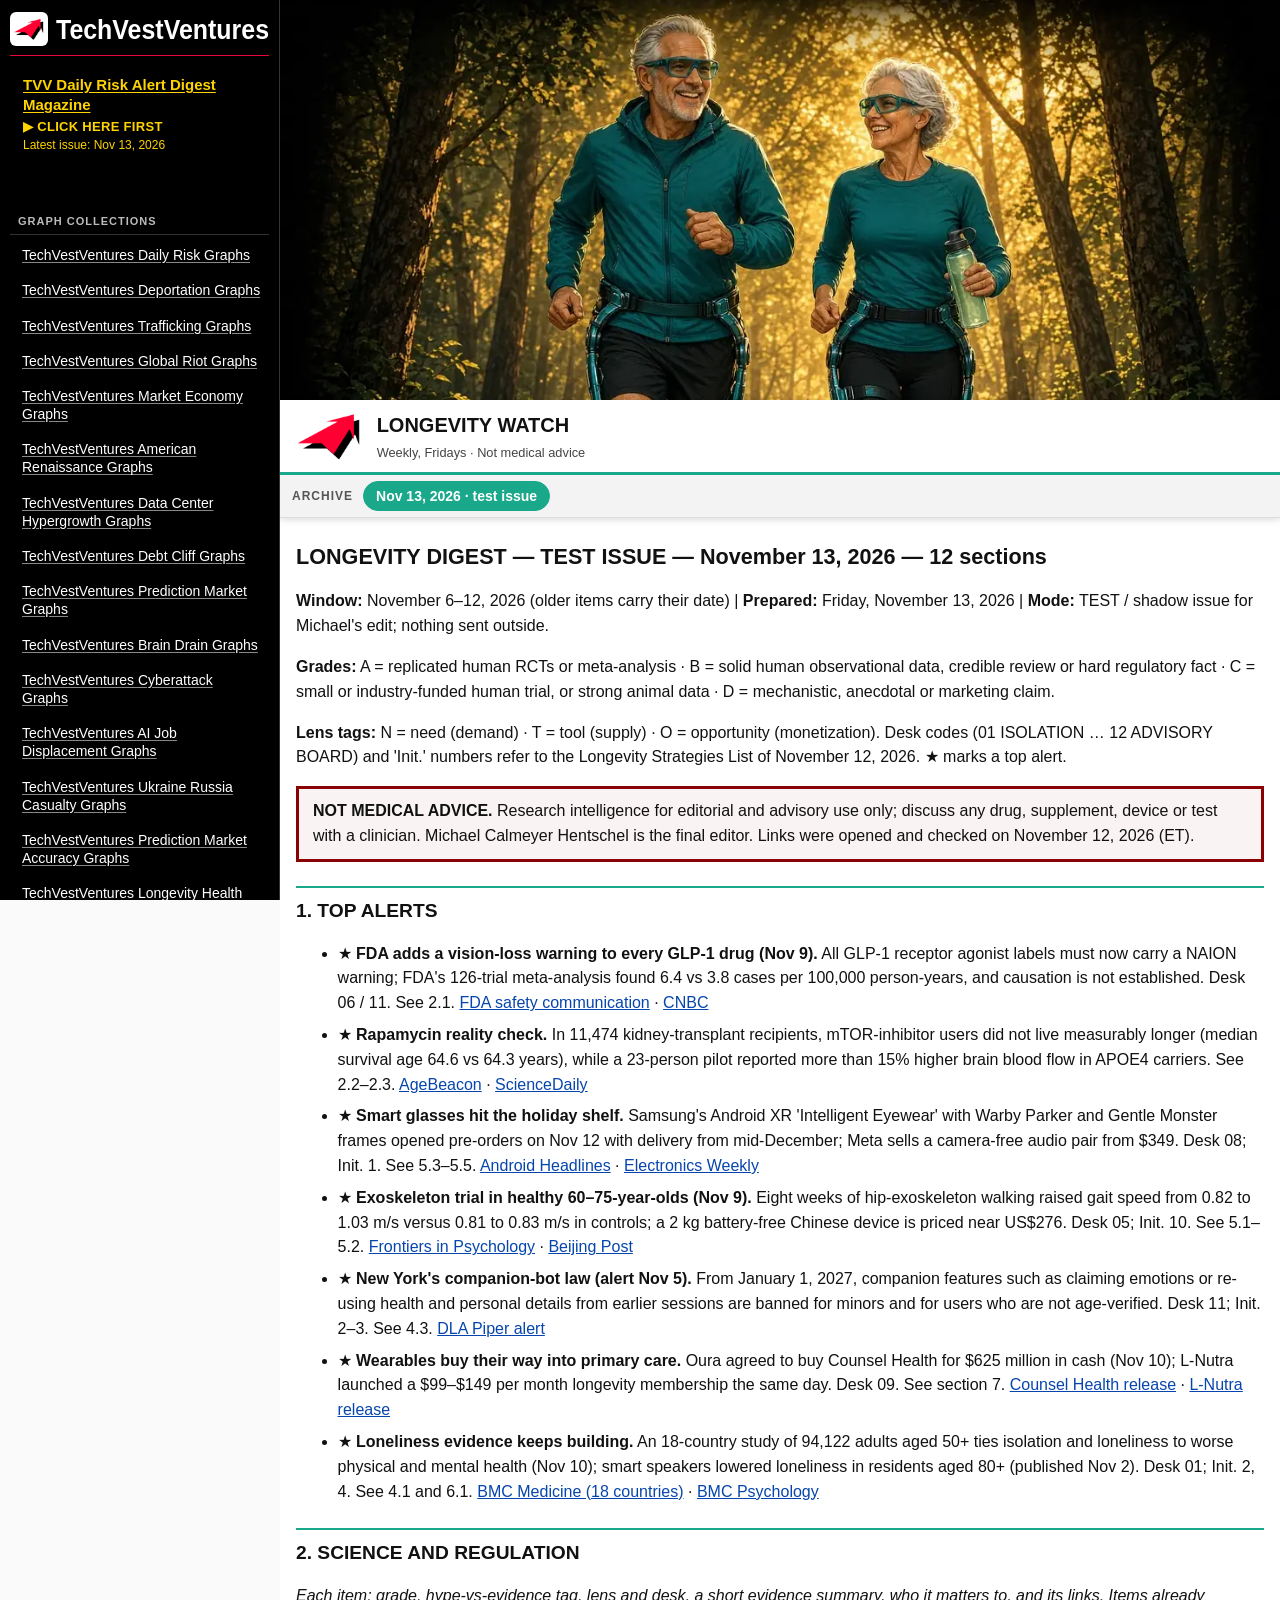
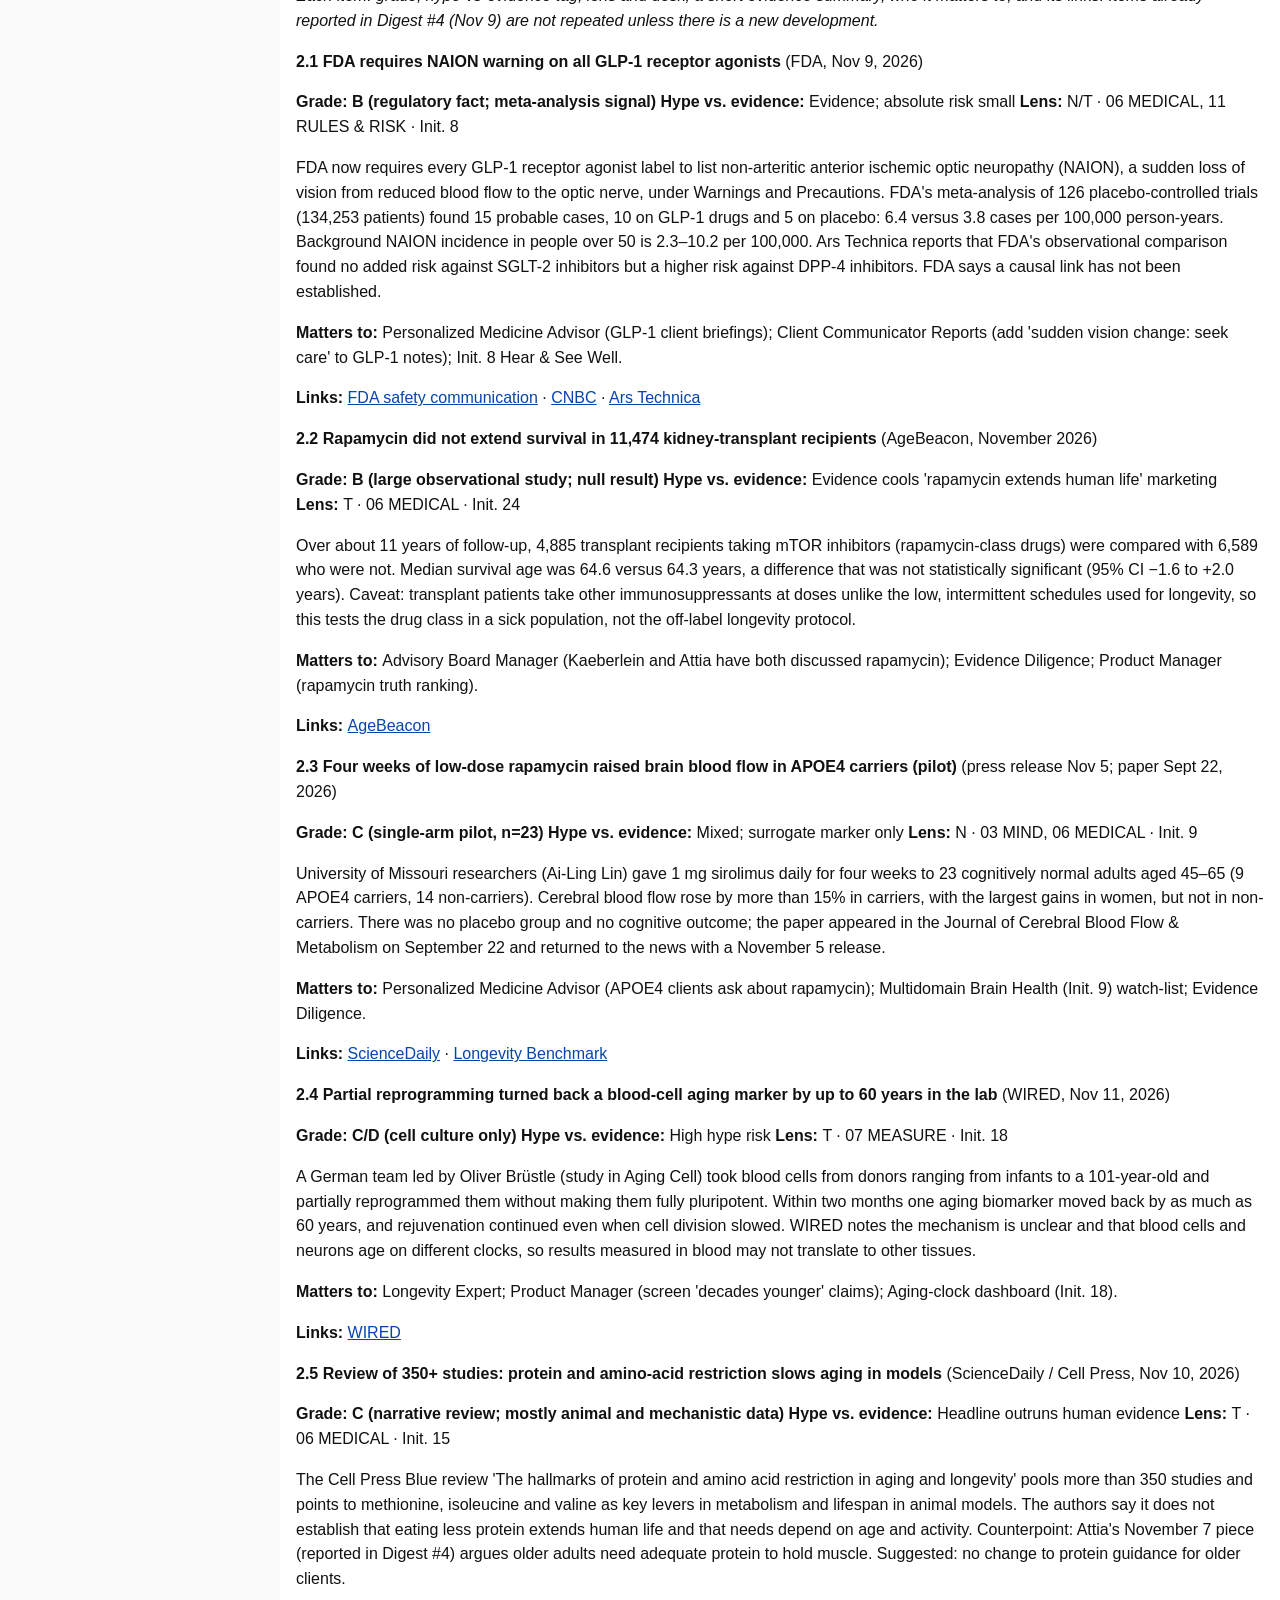
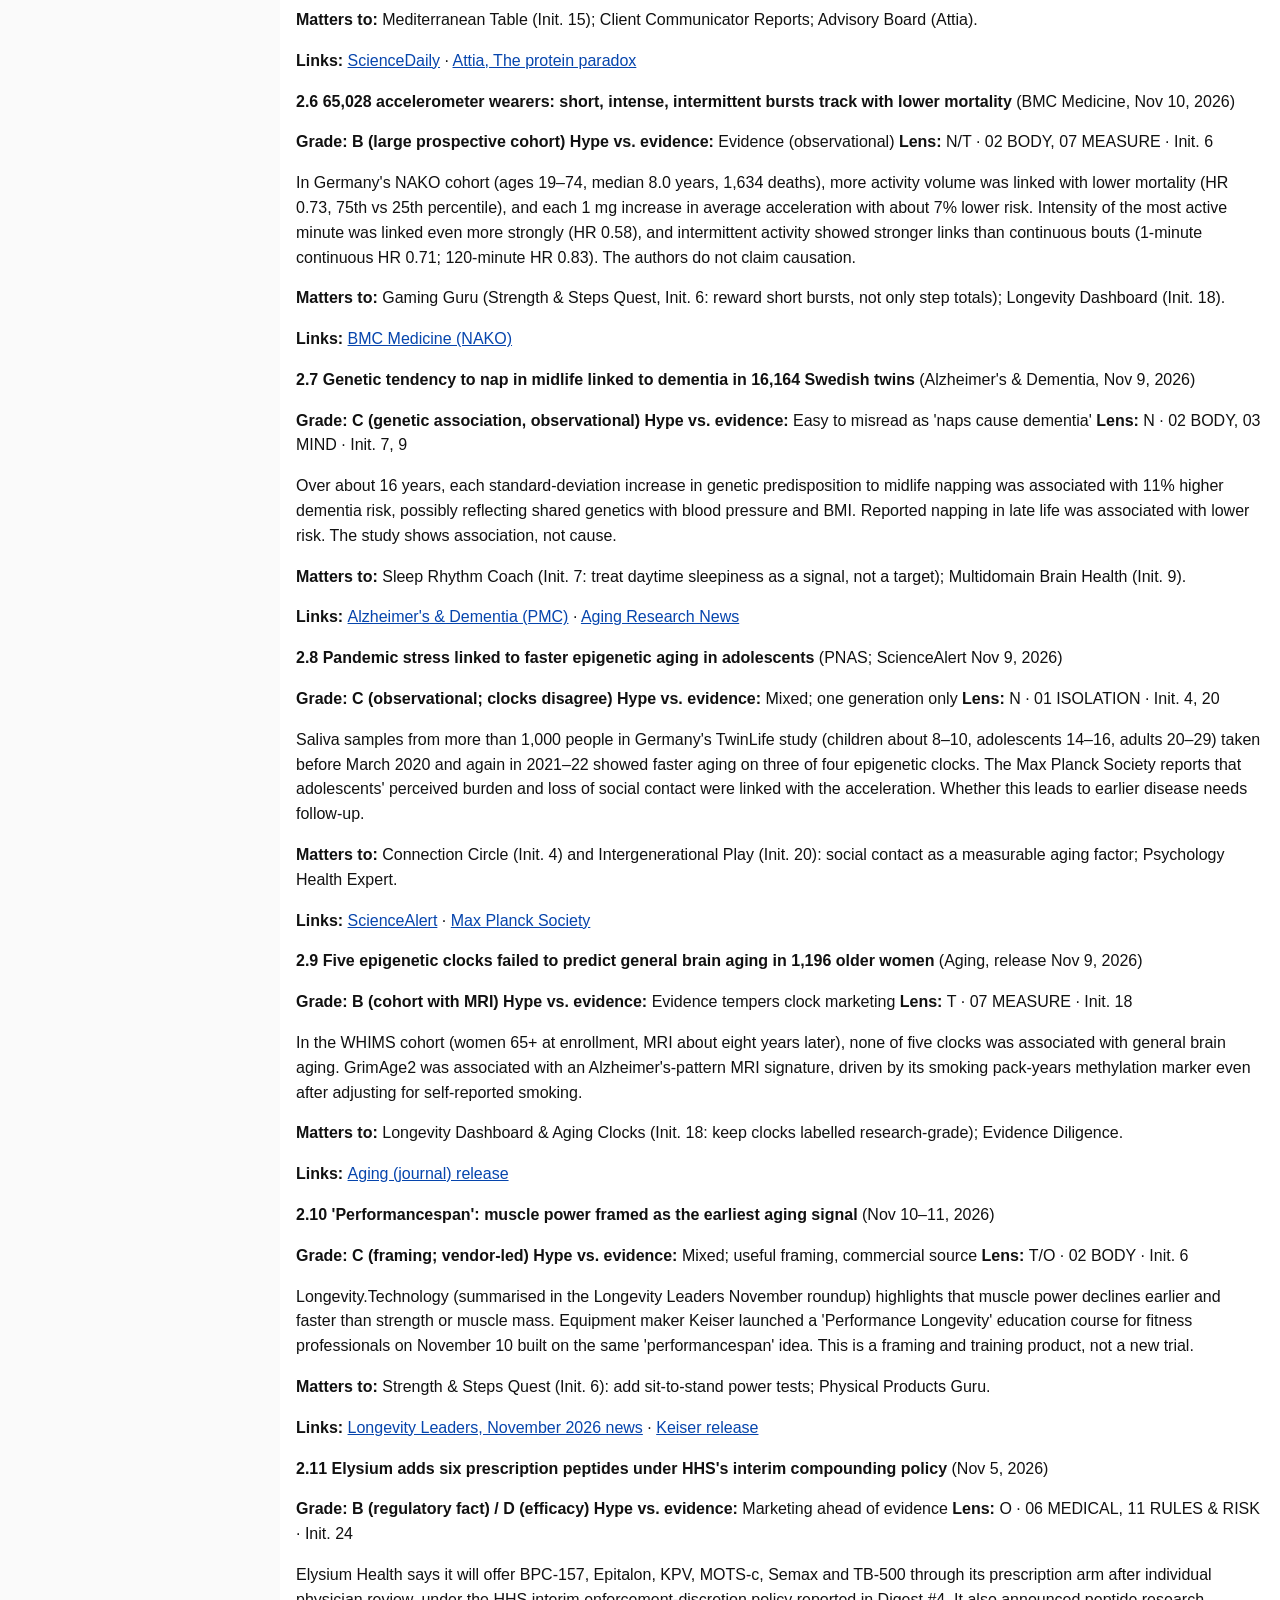
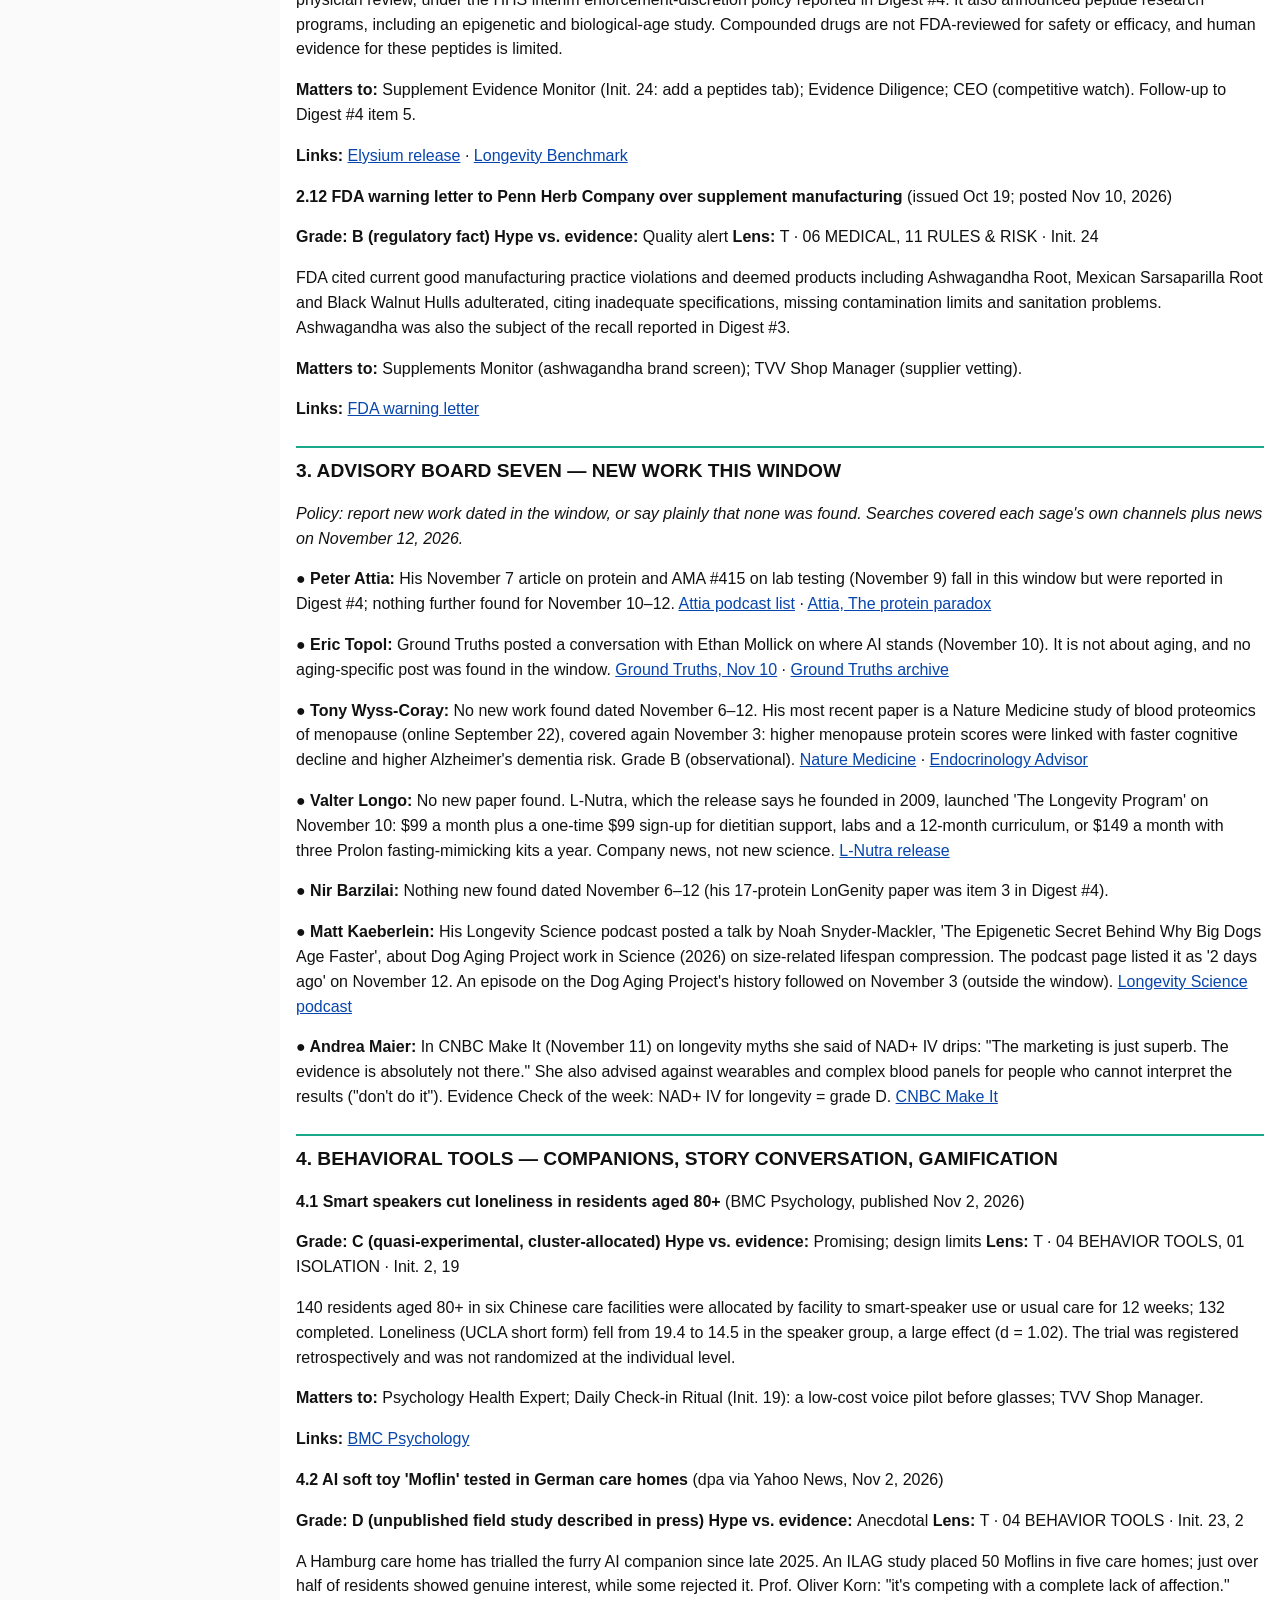
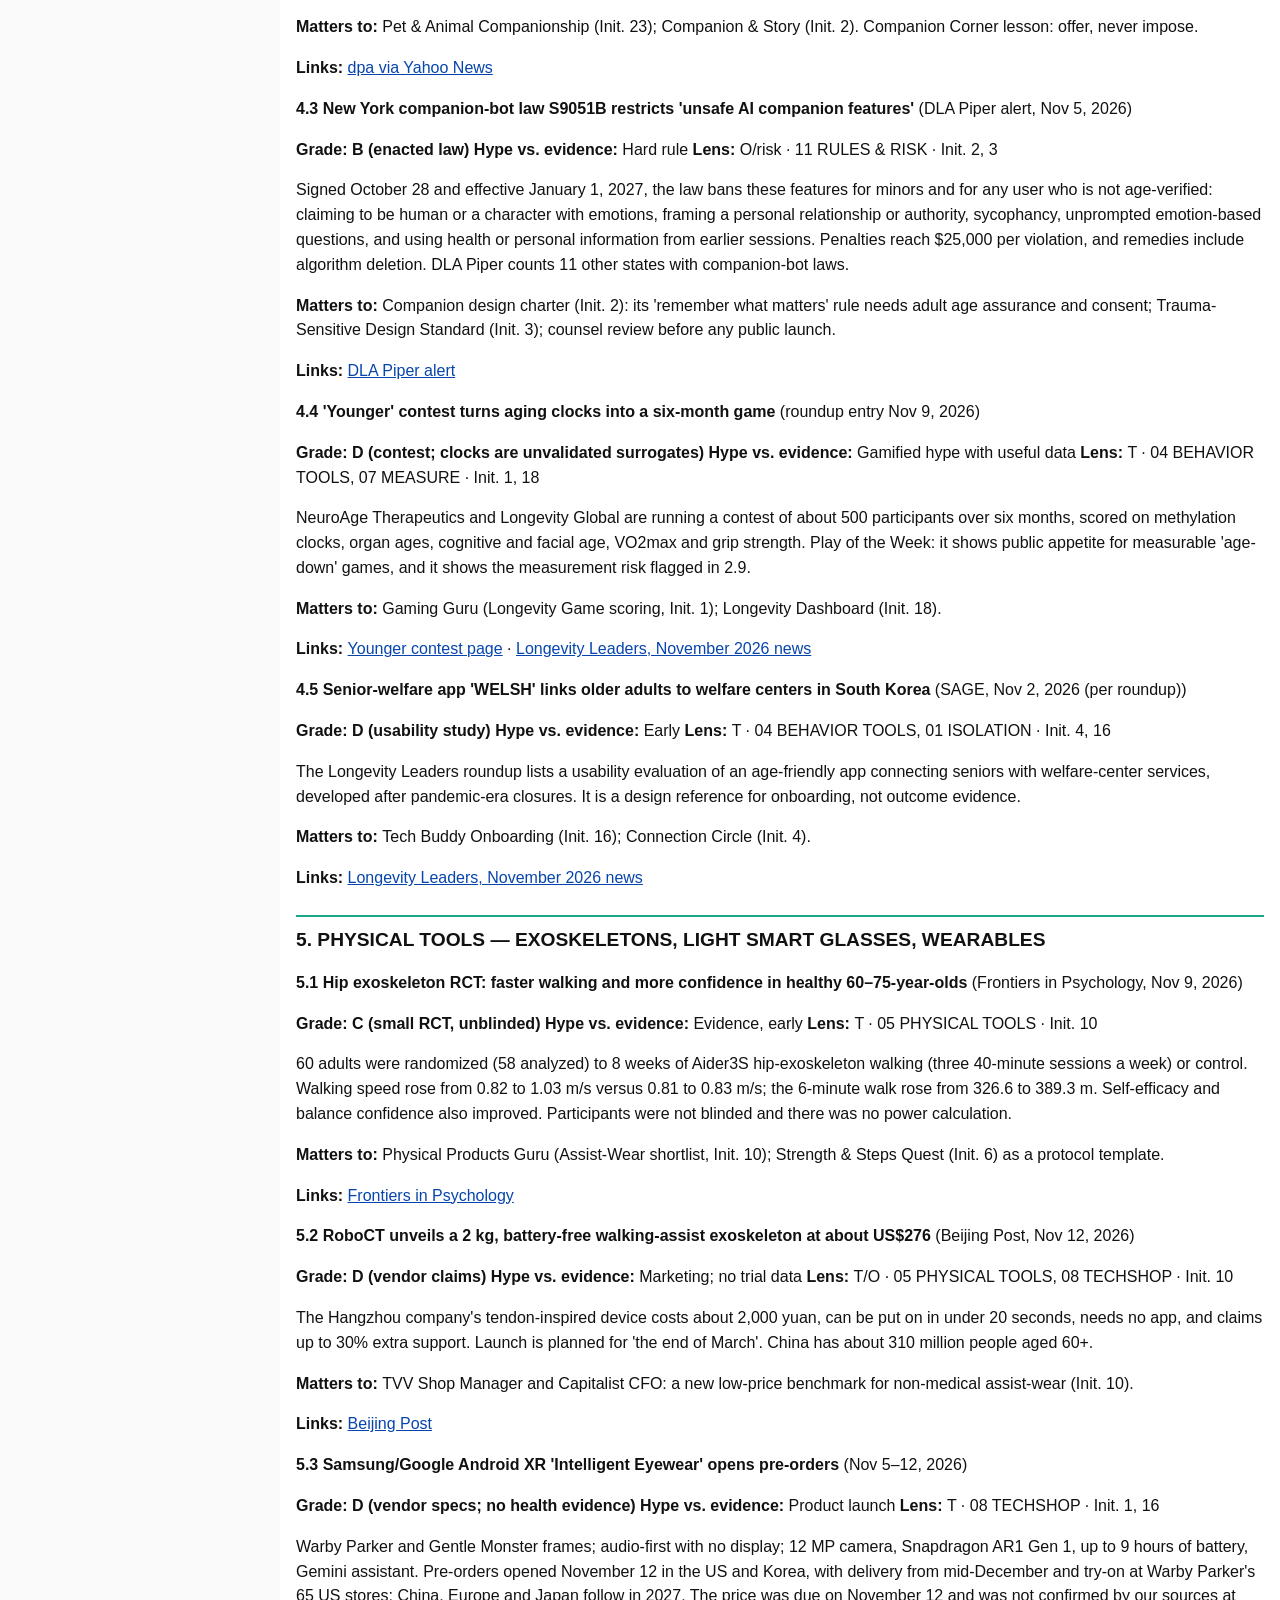
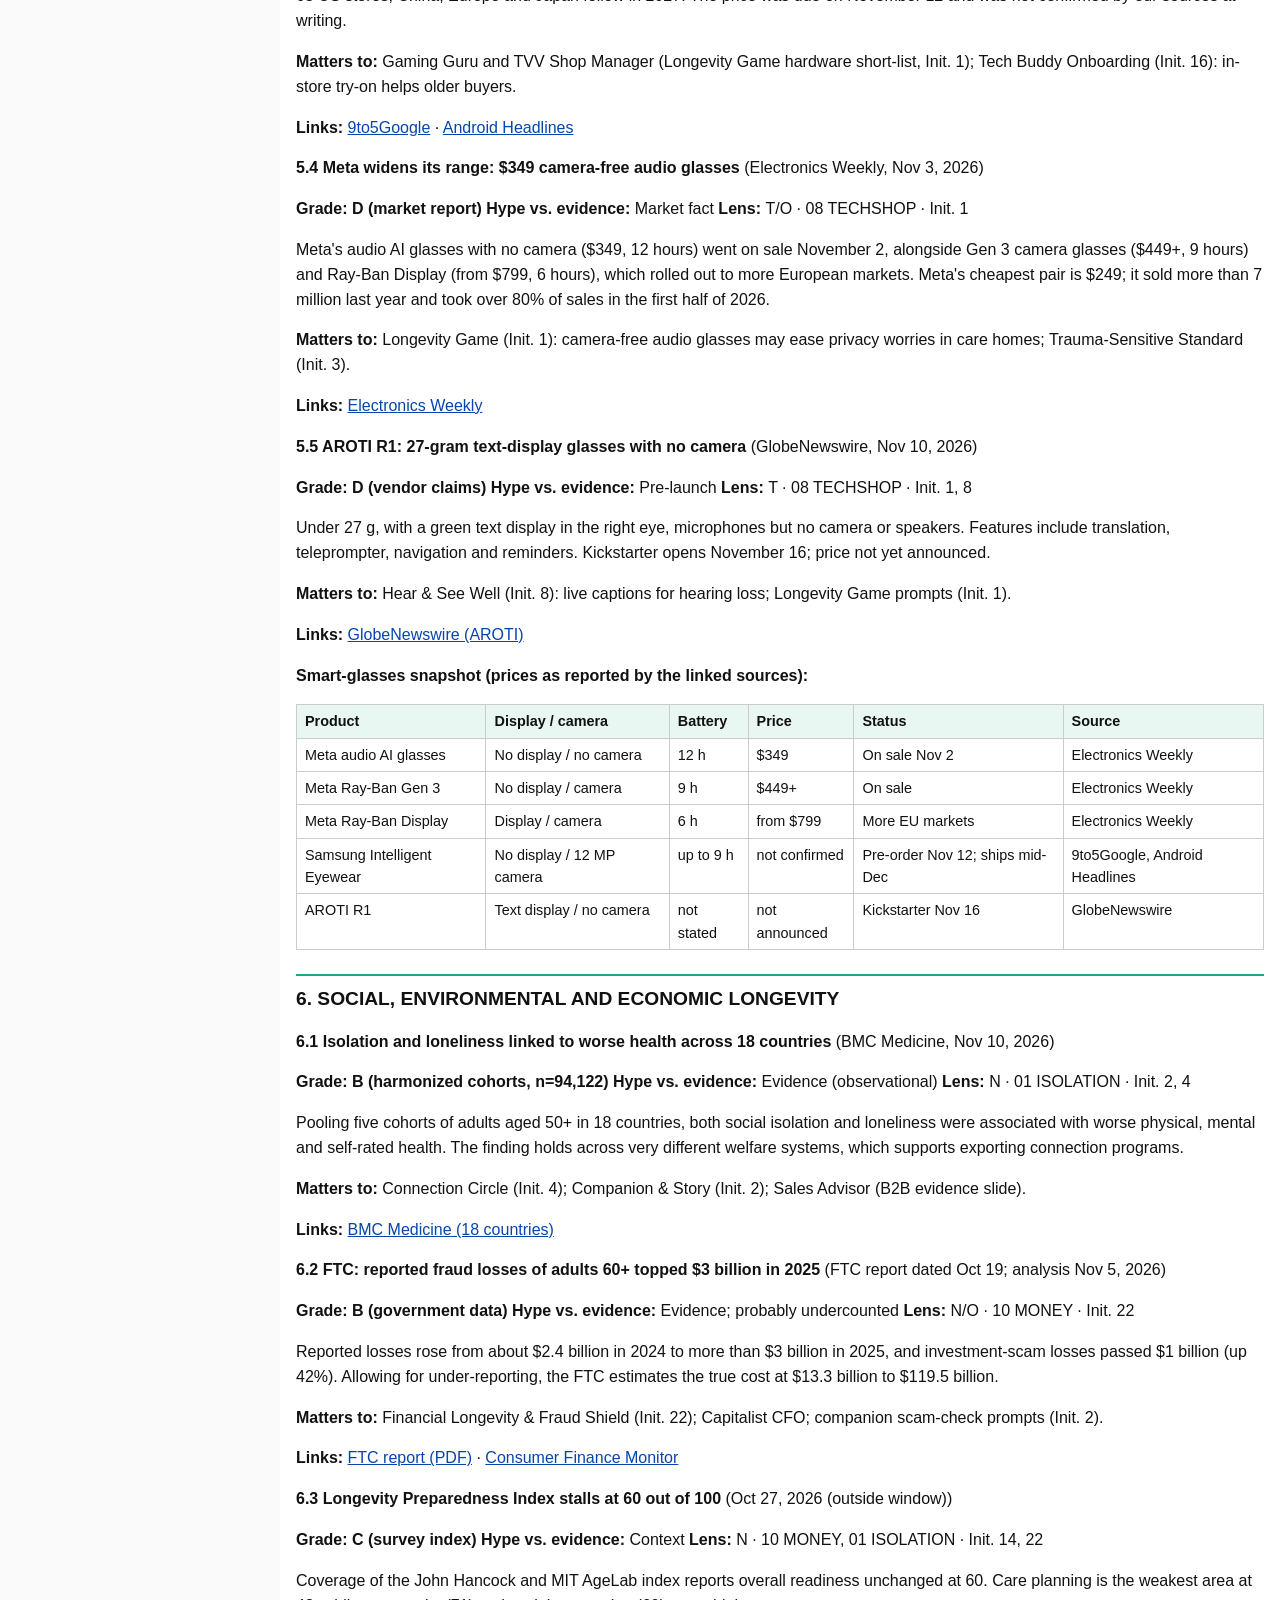
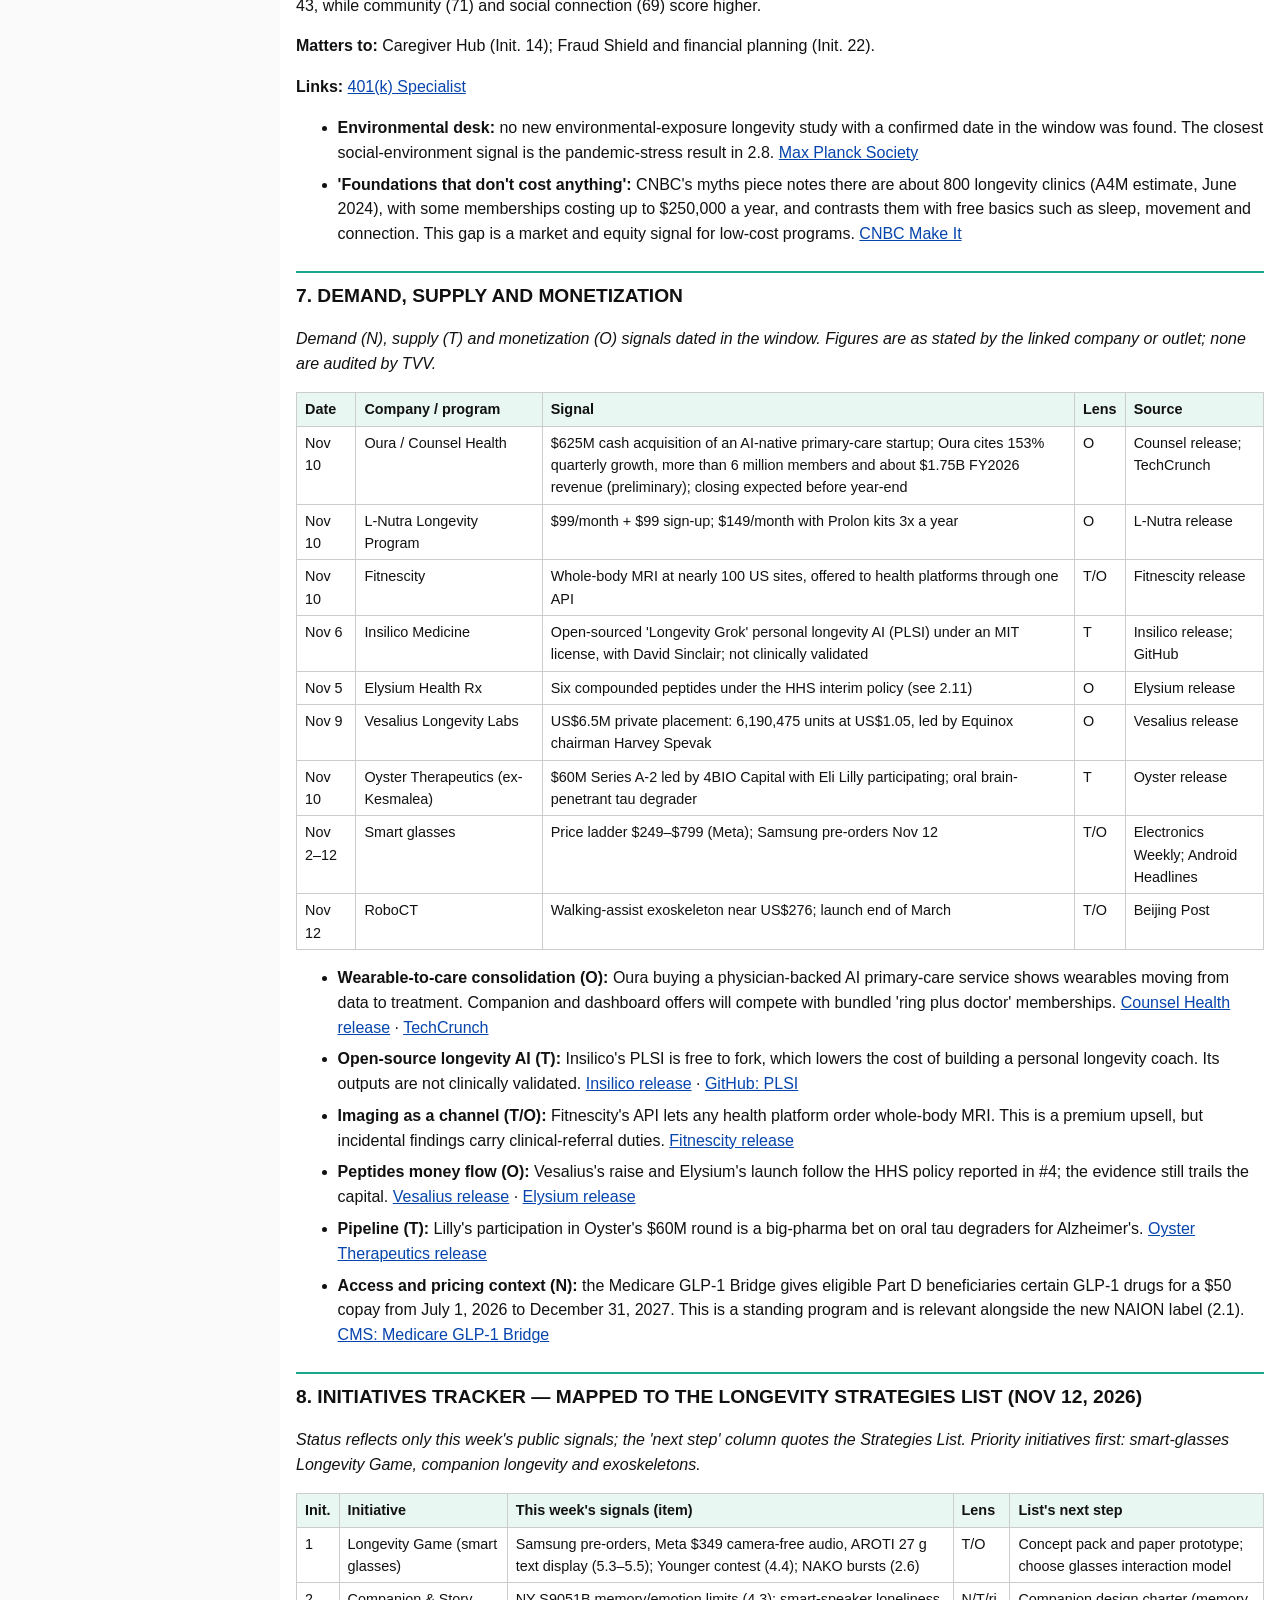
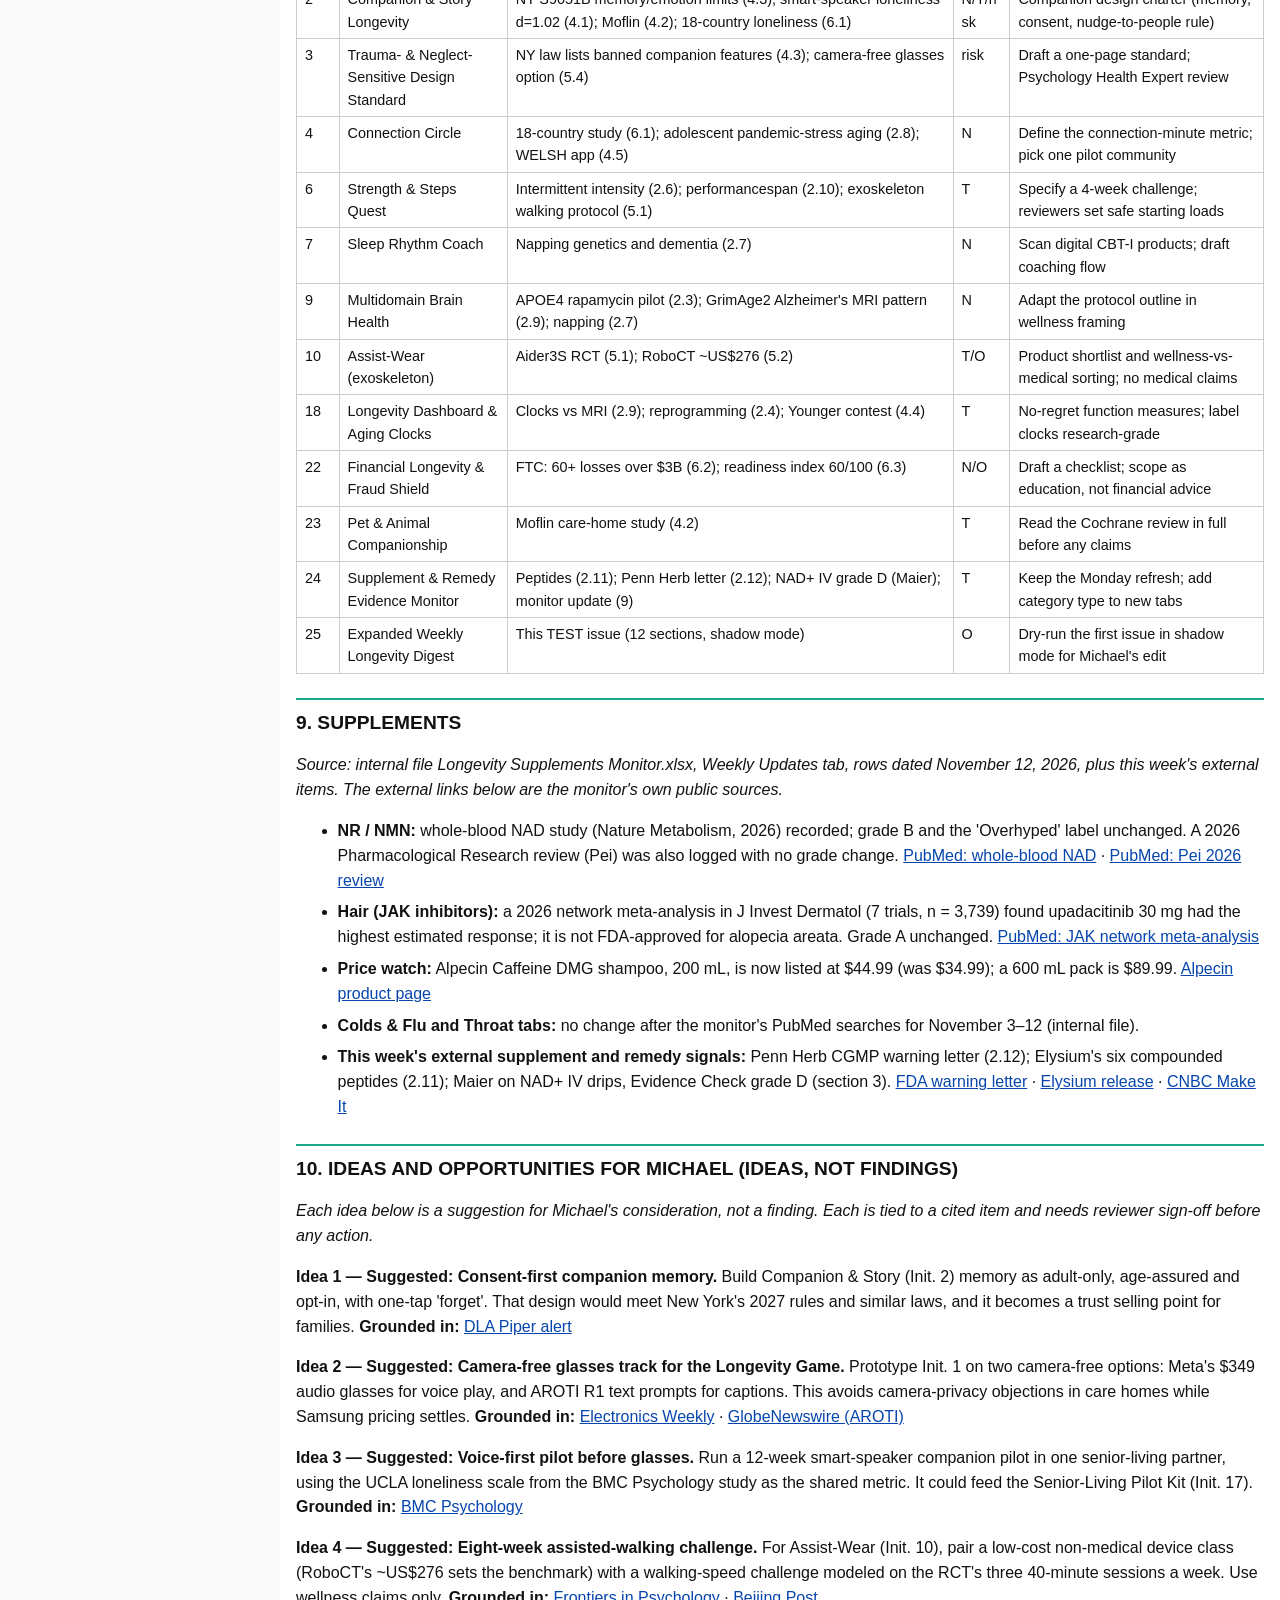
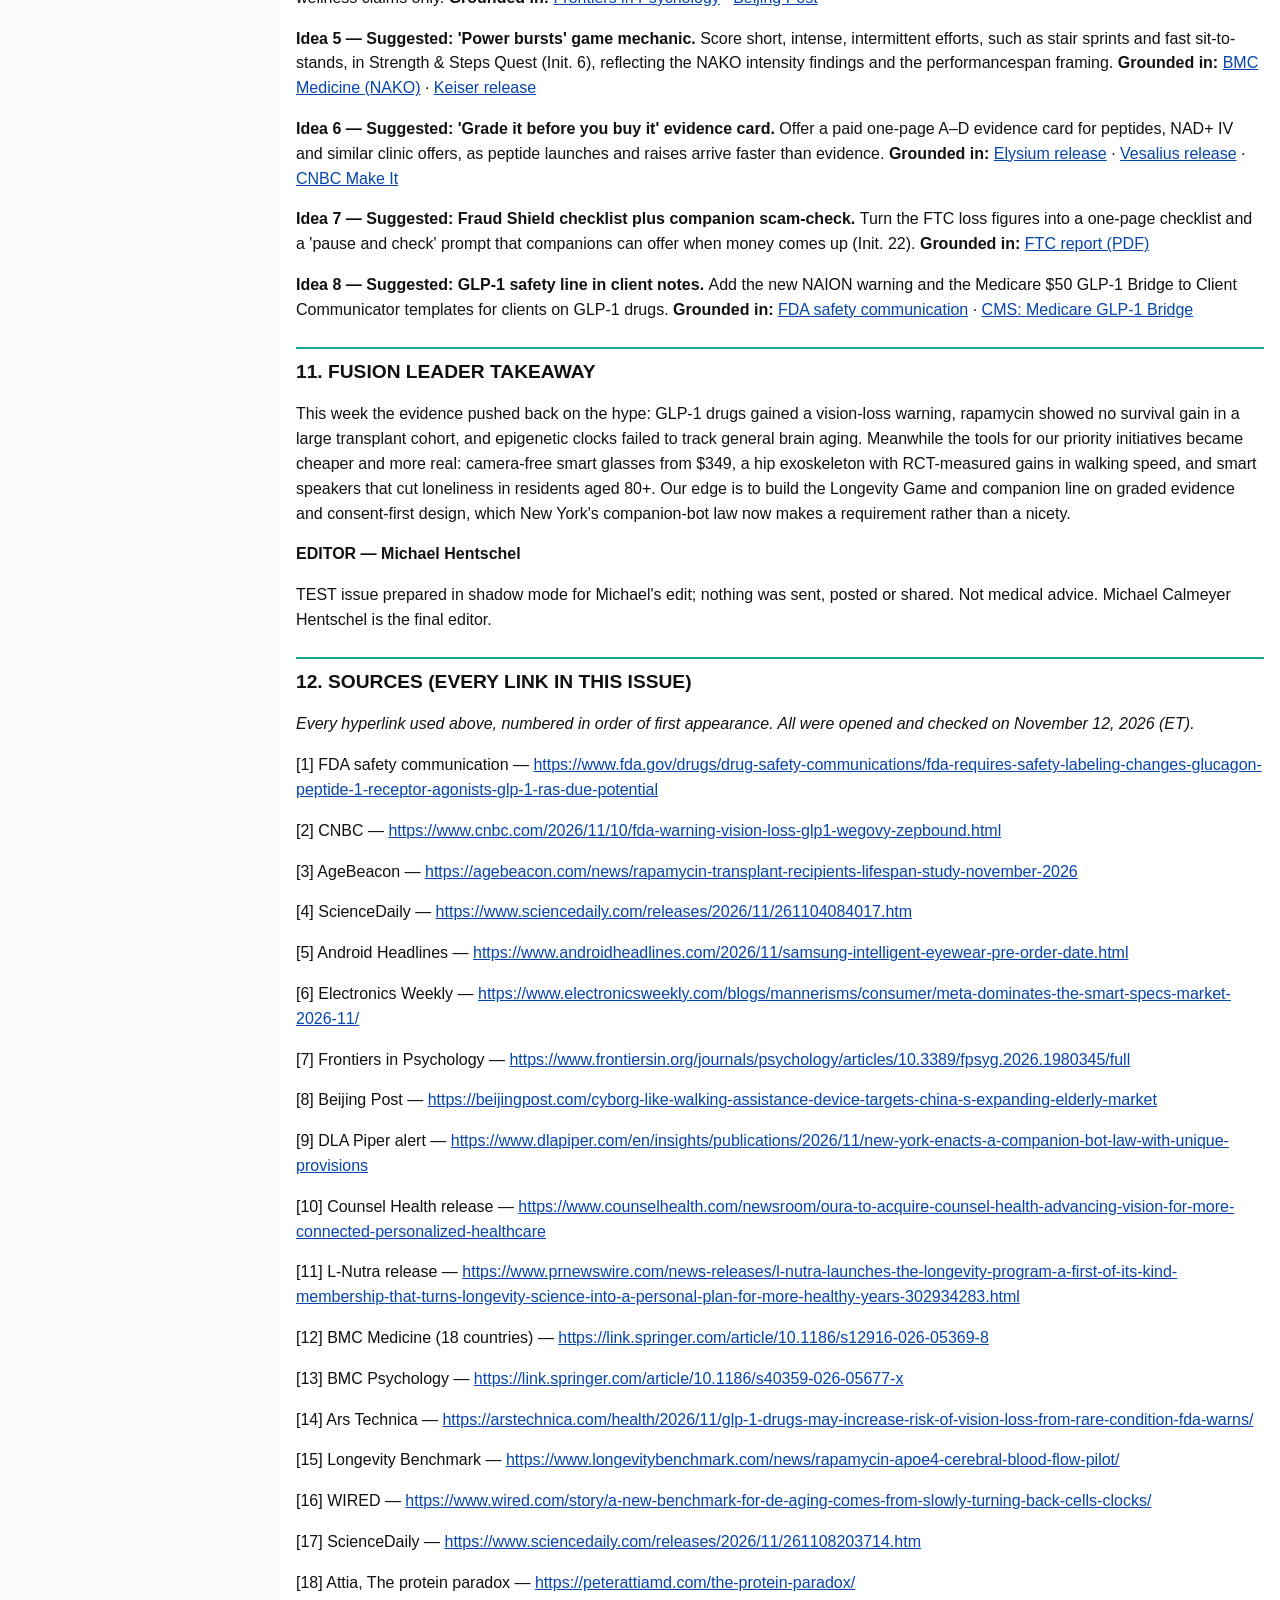
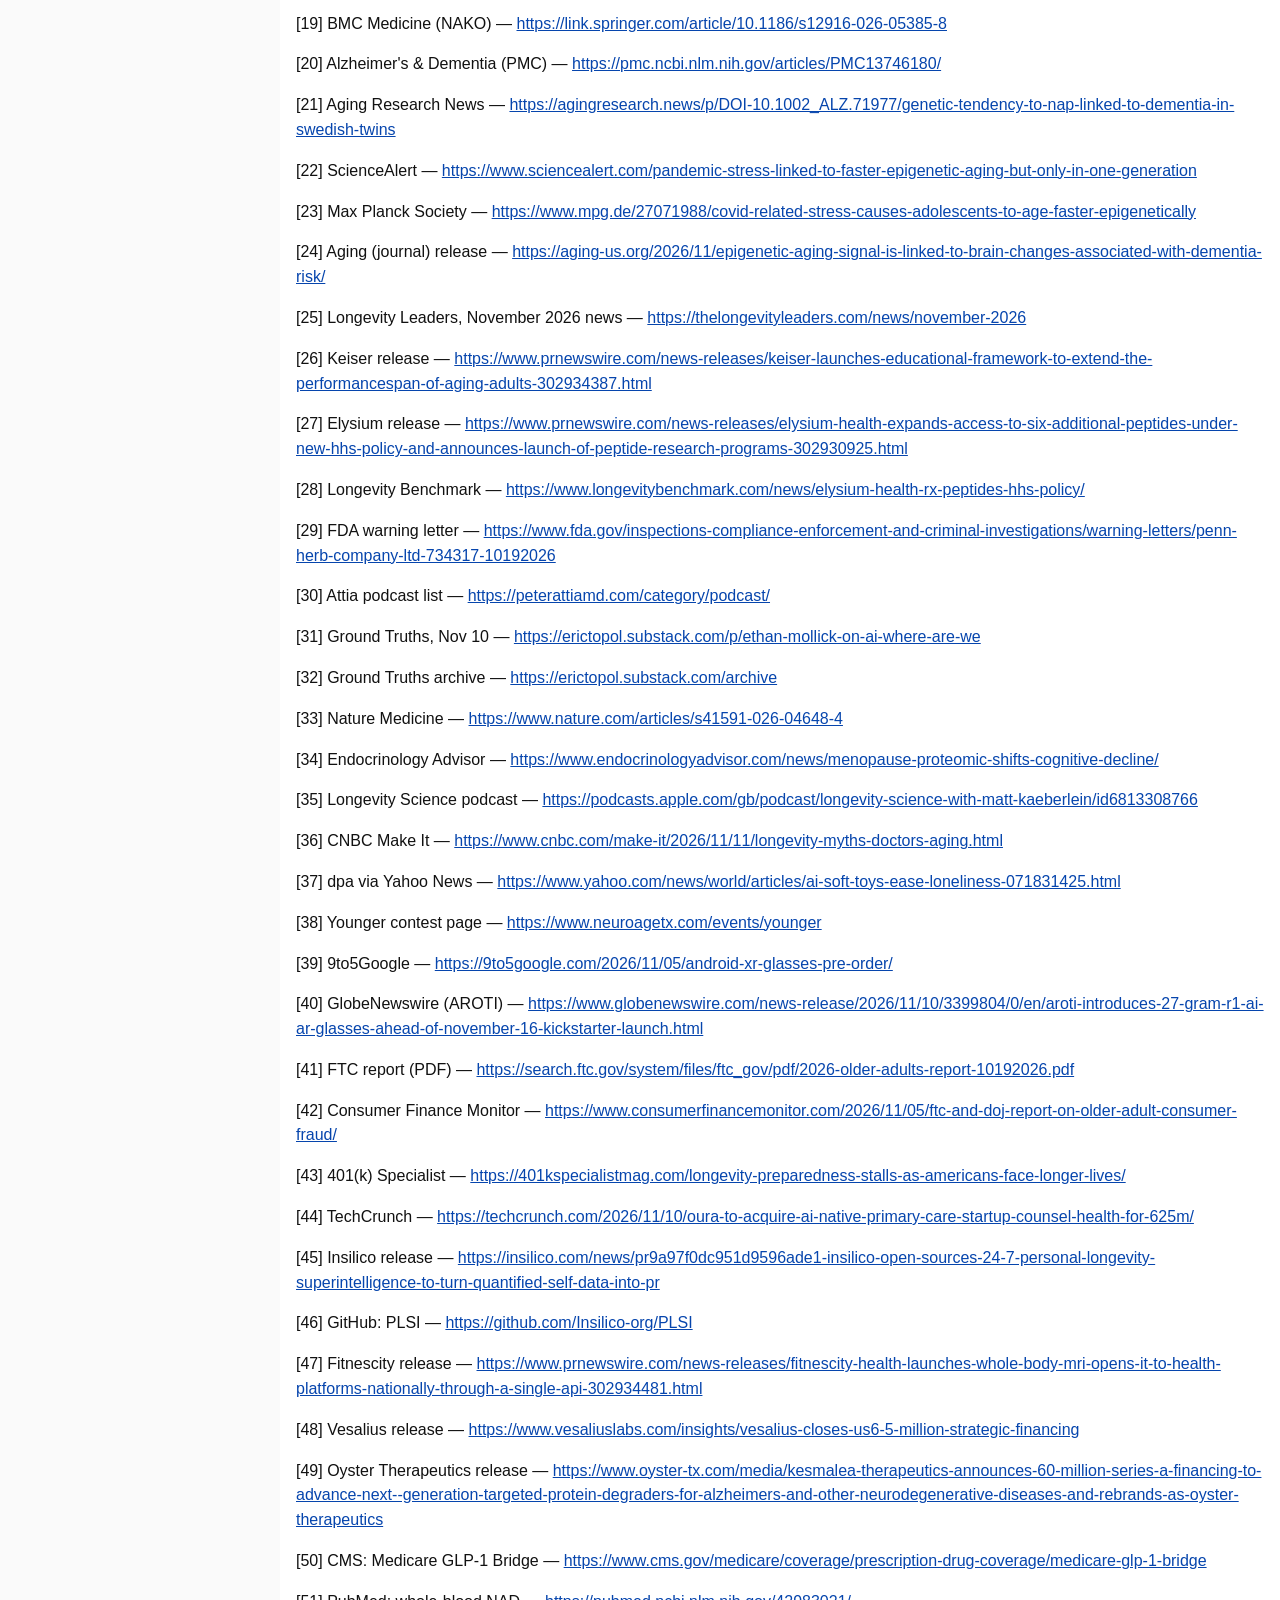
==== commit 4db9085c: "Masthead: Duo 3 banner, title LONGEVITY WATCH; hide provisional sage portrait" ====
--- a/index.html
+++ b/index.html
@@ -1,4 +1,4 @@
-<!doctype html><html lang="en"><head><meta charset="utf-8"><meta name="viewport" content="width=device-width,initial-scale=1"><title>TVV Longevity Watcher Digest</title><meta name="description" content="Weekly longevity digest from TechVestVentures: science and regulation, behavioral and physical tools, social and economic longevity, with every source linked. Not medical advice."><meta property="og:title" content="TVV Longevity Watcher Digest"><meta property="og:description" content="Weekly longevity digest from TechVestVentures: science and regulation, behavioral and physical tools, social and economic longevity, with every source linked. Not medical advice."><meta property="og:type" content="website"><meta property="og:url" content="https://atlantean2.github.io/tvv-longevity-watcher-digest/"><link rel="icon" href="assets/favicon.svg" type="image/svg+xml"><link rel="icon" href="assets/favicon-32.png" sizes="32x32" type="image/png"><link rel="apple-touch-icon" href="assets/apple-touch-icon.png"><link rel="stylesheet" href="assets/style.css"></head><body><nav id="tvvnav" aria-label="TechVestVentures sites"><details open><summary><span class="mark"><img src="[data-uri]" alt="TechVest logo"></span><svg class="word" viewBox="0 0 214 32" preserveAspectRatio="xMinYMid meet" role="img" aria-label="TechVestVentures"><text x="0" y="26" textLength="214" lengthAdjust="spacingAndGlyphs" font-family="Arial,Helvetica,sans-serif" font-weight="700" font-size="28" fill="#fff">TechVestVentures</text></svg></summary><a class="mag" href="https://atlantean2.github.io/tvv-daily-risk-alert-digest/"><span class="t">TVV Daily Risk Alert Digest Magazine</span><span class="cta">&#9654; click here first</span><span class="sub">Latest issue: Nov 13, 2026</span></a><div class="sp2" aria-hidden="true"></div><div class="grp">Graph Collections</div><a href="https://atlantean2.github.io/tvv-daily-risk-graphs/">TechVestVentures Daily Risk Graphs</a><a href="https://atlantean2.github.io/tvv-deportation-graphs/">TechVestVentures Deportation Graphs</a><a href="https://atlantean2.github.io/tvv-trafficking-graphs/">TechVestVentures Trafficking Graphs</a><a href="https://atlantean2.github.io/tvv-global-riot-graphs/">TechVestVentures Global Riot Graphs</a><a href="https://atlantean2.github.io/tvv-market-economy-graphs/">TechVestVentures Market Economy Graphs</a><a href="https://atlantean2.github.io/tvv-american-renaissance-graphs/">TechVestVentures American Renaissance Graphs</a><a href="https://atlantean2.github.io/tvv-data-center-hypergrowth-graphs/">TechVestVentures Data Center Hypergrowth Graphs</a><a href="https://atlantean2.github.io/tvv-debt-cliff-graphs/">TechVestVentures Debt Cliff Graphs</a><a href="https://atlantean2.github.io/tvv-prediction-market-graphs/">TechVestVentures Prediction Market Graphs</a><a href="https://atlantean2.github.io/tvv-brain-drain-graphs/">TechVestVentures Brain Drain Graphs</a><a href="https://atlantean2.github.io/tvv-cyberattack-graphs/">TechVestVentures Cyberattack Graphs</a><a href="https://atlantean2.github.io/tvv-ai-job-displacement-graphs/">TechVestVentures AI Job Displacement Graphs</a><a href="https://atlantean2.github.io/tvv-ukraine-russia-casualty-graphs/">TechVestVentures Ukraine Russia Casualty Graphs</a><a href="https://atlantean2.github.io/tvv-prediction-market-accuracy-graphs/">TechVestVentures Prediction Market Accuracy Graphs</a><a href="https://atlantean2.github.io/tvv-longevity-health-graphs/">TechVestVentures Longevity Health Graphs</a><div class="sp5" aria-hidden="true"></div><div class="grp gold">Essays</div><a class="ess" href="https://atlantean2.github.io/tvv-daily-risk-alert-digest/essays/ai-job-displacement.html">AI Job Displacement</a><a class="ess" href="https://atlantean2.github.io/tvv-daily-risk-alert-digest/essays/prediction-markets.html">Prediction Markets</a><a class="ess" href="https://atlantean2.github.io/tvv-daily-risk-alert-digest/essays/ukraine-russia-casualty-claims.html">Ukraine vs Russia: Casualty Claims</a><div class="sp5" aria-hidden="true"></div><div class="grp teal">Longevity Watcher</div><a class="lwd cur" href="https://atlantean2.github.io/tvv-longevity-watcher-digest/" aria-current="page"><span class="t">Longevity Watcher Digest</span><span class="cta">&#9654; weekly digest</span><span class="sub">New issue every Friday</span></a></details></nav><script>(function(){var d=document.querySelector('#tvvnav details');function f(){if(innerWidth>900)d.open=true}f();addEventListener('resize',f)})()</script><div id="top"><header><img class="logo" src="assets/logo.png" alt="TVV logo"><div class="grow"><h1>TVV Longevity Watcher Digest</h1><div class="sub">Weekly, Fridays · Not medical advice</div></div><!-- Longevity Watcher Sage portrait goes here: add <img src="assets/sage.png" alt="Longevity Watcher Sage"> and class "on" --><div class="sage-slot on" id="lw-sage"><img src="assets/sage.png" alt="Longevity Watcher Sage"></div></header><nav id="tabs" role="tablist" aria-label="Issue archive"><span class="al">Archive</span><button role="tab" data-d="2026-11-13" aria-selected="false">Nov 13, 2026 · test issue</button></nav></div><main id="content"><h1 class="issue-title">LONGEVITY DIGEST — TEST ISSUE — November 13, 2026 — 12 sections</h1><p><strong>Window:</strong> November 6–12, 2026 (older items carry their date)   |   <strong>Prepared:</strong> Friday, November 13, 2026   |   <strong>Mode:</strong> TEST / shadow issue for Michael's edit; nothing sent outside.</p><p><strong>Grades:</strong> A = replicated human RCTs or meta-analysis · B = solid human observational data, credible review or hard regulatory fact · C = small or industry-funded human trial, or strong animal data · D = mechanistic, anecdotal or marketing claim.</p><p><strong>Lens tags:</strong> N = need (demand) · T = tool (supply) · O = opportunity (monetization). Desk codes (01 ISOLATION … 12 ADVISORY BOARD) and 'Init.' numbers refer to the Longevity Strategies List of November 12, 2026. ★ marks a top alert.</p><p class="notice"><strong>NOT MEDICAL ADVICE. </strong>Research intelligence for editorial and advisory use only; discuss any drug, supplement, device or test with a clinician. Michael Calmeyer Hentschel is the final editor. Links were opened and checked on November 12, 2026 (ET).</p><h2 class="desk" id="sec-1">1. TOP ALERTS</h2><ul class="items"><li>★ <strong>FDA adds a vision-loss warning to every GLP-1 drug (Nov 9).</strong> All GLP-1 receptor agonist labels must now carry a NAION warning; FDA's 126-trial meta-analysis found 6.4 vs 3.8 cases per 100,000 person-years, and causation is not established. Desk 06 / 11. See 2.1.  <a href="https://www.fda.gov/drugs/drug-safety-communications/fda-requires-safety-labeling-changes-glucagon-peptide-1-receptor-agonists-glp-1-ras-due-potential" target="_blank" rel="noopener">FDA safety communication</a> · <a href="https://www.cnbc.com/2026/11/10/fda-warning-vision-loss-glp1-wegovy-zepbound.html" target="_blank" rel="noopener">CNBC</a></li><li>★ <strong>Rapamycin reality check.</strong> In 11,474 kidney-transplant recipients, mTOR-inhibitor users did not live measurably longer (median survival age 64.6 vs 64.3 years), while a 23-person pilot reported more than 15% higher brain blood flow in APOE4 carriers. See 2.2–2.3.  <a href="https://agebeacon.com/news/rapamycin-transplant-recipients-lifespan-study-november-2026" target="_blank" rel="noopener">AgeBeacon</a> · <a href="https://www.sciencedaily.com/releases/2026/11/261104084017.htm" target="_blank" rel="noopener">ScienceDaily</a></li><li>★ <strong>Smart glasses hit the holiday shelf.</strong> Samsung's Android XR 'Intelligent Eyewear' with Warby Parker and Gentle Monster frames opened pre-orders on Nov 12 with delivery from mid-December; Meta sells a camera-free audio pair from $349. Desk 08; Init. 1. See 5.3–5.5.  <a href="https://www.androidheadlines.com/2026/11/samsung-intelligent-eyewear-pre-order-date.html" target="_blank" rel="noopener">Android Headlines</a> · <a href="https://www.electronicsweekly.com/blogs/mannerisms/consumer/meta-dominates-the-smart-specs-market-2026-11/" target="_blank" rel="noopener">Electronics Weekly</a></li><li>★ <strong>Exoskeleton trial in healthy 60–75-year-olds (Nov 9).</strong> Eight weeks of hip-exoskeleton walking raised gait speed from 0.82 to 1.03 m/s versus 0.81 to 0.83 m/s in controls; a 2 kg battery-free Chinese device is priced near US$276. Desk 05; Init. 10. See 5.1–5.2.  <a href="https://www.frontiersin.org/journals/psychology/articles/10.3389/fpsyg.2026.1980345/full" target="_blank" rel="noopener">Frontiers in Psychology</a> · <a href="https://beijingpost.com/cyborg-like-walking-assistance-device-targets-china-s-expanding-elderly-market" target="_blank" rel="noopener">Beijing Post</a></li><li>★ <strong>New York's companion-bot law (alert Nov 5).</strong> From January 1, 2027, companion features such as claiming emotions or re-using health and personal details from earlier sessions are banned for minors and for users who are not age-verified. Desk 11; Init. 2–3. See 4.3.  <a href="https://www.dlapiper.com/en/insights/publications/2026/11/new-york-enacts-a-companion-bot-law-with-unique-provisions" target="_blank" rel="noopener">DLA Piper alert</a></li><li>★ <strong>Wearables buy their way into primary care.</strong> Oura agreed to buy Counsel Health for $625 million in cash (Nov 10); L-Nutra launched a $99–$149 per month longevity membership the same day. Desk 09. See section 7.  <a href="https://www.counselhealth.com/newsroom/oura-to-acquire-counsel-health-advancing-vision-for-more-connected-personalized-healthcare" target="_blank" rel="noopener">Counsel Health release</a> · <a href="https://www.prnewswire.com/news-releases/l-nutra-launches-the-longevity-program-a-first-of-its-kind-membership-that-turns-longevity-science-into-a-personal-plan-for-more-healthy-years-302934283.html" target="_blank" rel="noopener">L-Nutra release</a></li><li>★ <strong>Loneliness evidence keeps building.</strong> An 18-country study of 94,122 adults aged 50+ ties isolation and loneliness to worse physical and mental health (Nov 10); smart speakers lowered loneliness in residents aged 80+ (published Nov 2). Desk 01; Init. 2, 4. See 4.1 and 6.1.  <a href="https://link.springer.com/article/10.1186/s12916-026-05369-8" target="_blank" rel="noopener">BMC Medicine (18 countries)</a> · <a href="https://link.springer.com/article/10.1186/s40359-026-05677-x" target="_blank" rel="noopener">BMC Psychology</a></li></ul><h2 class="desk" id="sec-2">2. SCIENCE AND REGULATION</h2><p><em>Each item: grade, hype-vs-evidence tag, lens and desk, a short evidence summary, who it matters to, and its links. Items already reported in Digest #4 (Nov 9) are not repeated unless there is a new development.</em></p><p><strong>2.1  FDA requires NAION warning on all GLP-1 receptor agonists</strong>  (FDA, Nov 9, 2026)</p><p><strong>Grade: B (regulatory fact; meta-analysis signal)     Hype vs. evidence: </strong>Evidence; absolute risk small<strong>     Lens: </strong>N/T · 06 MEDICAL, 11 RULES &amp; RISK · Init. 8</p><p>FDA now requires every GLP-1 receptor agonist label to list non-arteritic anterior ischemic optic neuropathy (NAION), a sudden loss of vision from reduced blood flow to the optic nerve, under Warnings and Precautions. FDA's meta-analysis of 126 placebo-controlled trials (134,253 patients) found 15 probable cases, 10 on GLP-1 drugs and 5 on placebo: 6.4 versus 3.8 cases per 100,000 person-years. Background NAION incidence in people over 50 is 2.3–10.2 per 100,000. Ars Technica reports that FDA's observational comparison found no added risk against SGLT-2 inhibitors but a higher risk against DPP-4 inhibitors. FDA says a causal link has not been established.</p><p><strong>Matters to: </strong>Personalized Medicine Advisor (GLP-1 client briefings); Client Communicator Reports (add 'sudden vision change: seek care' to GLP-1 notes); Init. 8 Hear &amp; See Well.</p><p><strong>Links: </strong><a href="https://www.fda.gov/drugs/drug-safety-communications/fda-requires-safety-labeling-changes-glucagon-peptide-1-receptor-agonists-glp-1-ras-due-potential" target="_blank" rel="noopener">FDA safety communication</a> · <a href="https://www.cnbc.com/2026/11/10/fda-warning-vision-loss-glp1-wegovy-zepbound.html" target="_blank" rel="noopener">CNBC</a> · <a href="https://arstechnica.com/health/2026/11/glp-1-drugs-may-increase-risk-of-vision-loss-from-rare-condition-fda-warns/" target="_blank" rel="noopener">Ars Technica</a></p><p><strong>2.2  Rapamycin did not extend survival in 11,474 kidney-transplant recipients</strong>  (AgeBeacon, November 2026)</p><p><strong>Grade: B (large observational study; null result)     Hype vs. evidence: </strong>Evidence cools 'rapamycin extends human life' marketing<strong>     Lens: </strong>T · 06 MEDICAL · Init. 24</p><p>Over about 11 years of follow-up, 4,885 transplant recipients taking mTOR inhibitors (rapamycin-class drugs) were compared with 6,589 who were not. Median survival age was 64.6 versus 64.3 years, a difference that was not statistically significant (95% CI −1.6 to +2.0 years). Caveat: transplant patients take other immunosuppressants at doses unlike the low, intermittent schedules used for longevity, so this tests the drug class in a sick population, not the off-label longevity protocol.</p><p><strong>Matters to: </strong>Advisory Board Manager (Kaeberlein and Attia have both discussed rapamycin); Evidence Diligence; Product Manager (rapamycin truth ranking).</p><p><strong>Links: </strong><a href="https://agebeacon.com/news/rapamycin-transplant-recipients-lifespan-study-november-2026" target="_blank" rel="noopener">AgeBeacon</a></p><p><strong>2.3  Four weeks of low-dose rapamycin raised brain blood flow in APOE4 carriers (pilot)</strong>  (press release Nov 5; paper Sept 22, 2026)</p><p><strong>Grade: C (single-arm pilot, n=23)     Hype vs. evidence: </strong>Mixed; surrogate marker only<strong>     Lens: </strong>N · 03 MIND, 06 MEDICAL · Init. 9</p><p>University of Missouri researchers (Ai-Ling Lin) gave 1 mg sirolimus daily for four weeks to 23 cognitively normal adults aged 45–65 (9 APOE4 carriers, 14 non-carriers). Cerebral blood flow rose by more than 15% in carriers, with the largest gains in women, but not in non-carriers. There was no placebo group and no cognitive outcome; the paper appeared in the Journal of Cerebral Blood Flow &amp; Metabolism on September 22 and returned to the news with a November 5 release.</p><p><strong>Matters to: </strong>Personalized Medicine Advisor (APOE4 clients ask about rapamycin); Multidomain Brain Health (Init. 9) watch-list; Evidence Diligence.</p><p><strong>Links: </strong><a href="https://www.sciencedaily.com/releases/2026/11/261104084017.htm" target="_blank" rel="noopener">ScienceDaily</a> · <a href="https://www.longevitybenchmark.com/news/rapamycin-apoe4-cerebral-blood-flow-pilot/" target="_blank" rel="noopener">Longevity Benchmark</a></p><p><strong>2.4  Partial reprogramming turned back a blood-cell aging marker by up to 60 years in the lab</strong>  (WIRED, Nov 11, 2026)</p><p><strong>Grade: C/D (cell culture only)     Hype vs. evidence: </strong>High hype risk<strong>     Lens: </strong>T · 07 MEASURE · Init. 18</p><p>A German team led by Oliver Brüstle (study in Aging Cell) took blood cells from donors ranging from infants to a 101-year-old and partially reprogrammed them without making them fully pluripotent. Within two months one aging biomarker moved back by as much as 60 years, and rejuvenation continued even when cell division slowed. WIRED notes the mechanism is unclear and that blood cells and neurons age on different clocks, so results measured in blood may not translate to other tissues.</p><p><strong>Matters to: </strong>Longevity Expert; Product Manager (screen 'decades younger' claims); Aging-clock dashboard (Init. 18).</p><p><strong>Links: </strong><a href="https://www.wired.com/story/a-new-benchmark-for-de-aging-comes-from-slowly-turning-back-cells-clocks/" target="_blank" rel="noopener">WIRED</a></p><p><strong>2.5  Review of 350+ studies: protein and amino-acid restriction slows aging in models</strong>  (ScienceDaily / Cell Press, Nov 10, 2026)</p><p><strong>Grade: C (narrative review; mostly animal and mechanistic data)     Hype vs. evidence: </strong>Headline outruns human evidence<strong>     Lens: </strong>T · 06 MEDICAL · Init. 15</p><p>The Cell Press Blue review 'The hallmarks of protein and amino acid restriction in aging and longevity' pools more than 350 studies and points to methionine, isoleucine and valine as key levers in metabolism and lifespan in animal models. The authors say it does not establish that eating less protein extends human life and that needs depend on age and activity. Counterpoint: Attia's November 7 piece (reported in Digest #4) argues older adults need adequate protein to hold muscle. Suggested: no change to protein guidance for older clients.</p><p><strong>Matters to: </strong>Mediterranean Table (Init. 15); Client Communicator Reports; Advisory Board (Attia).</p><p><strong>Links: </strong><a href="https://www.sciencedaily.com/releases/2026/11/261108203714.htm" target="_blank" rel="noopener">ScienceDaily</a> · <a href="https://peterattiamd.com/the-protein-paradox/" target="_blank" rel="noopener">Attia, The protein paradox</a></p><p><strong>2.6  65,028 accelerometer wearers: short, intense, intermittent bursts track with lower mortality</strong>  (BMC Medicine, Nov 10, 2026)</p><p><strong>Grade: B (large prospective cohort)     Hype vs. evidence: </strong>Evidence (observational)<strong>     Lens: </strong>N/T · 02 BODY, 07 MEASURE · Init. 6</p><p>In Germany's NAKO cohort (ages 19–74, median 8.0 years, 1,634 deaths), more activity volume was linked with lower mortality (HR 0.73, 75th vs 25th percentile), and each 1 mg increase in average acceleration with about 7% lower risk. Intensity of the most active minute was linked even more strongly (HR 0.58), and intermittent activity showed stronger links than continuous bouts (1-minute continuous HR 0.71; 120-minute HR 0.83). The authors do not claim causation.</p><p><strong>Matters to: </strong>Gaming Guru (Strength &amp; Steps Quest, Init. 6: reward short bursts, not only step totals); Longevity Dashboard (Init. 18).</p><p><strong>Links: </strong><a href="https://link.springer.com/article/10.1186/s12916-026-05385-8" target="_blank" rel="noopener">BMC Medicine (NAKO)</a></p><p><strong>2.7  Genetic tendency to nap in midlife linked to dementia in 16,164 Swedish twins</strong>  (Alzheimer's &amp; Dementia, Nov 9, 2026)</p><p><strong>Grade: C (genetic association, observational)     Hype vs. evidence: </strong>Easy to misread as 'naps cause dementia'<strong>     Lens: </strong>N · 02 BODY, 03 MIND · Init. 7, 9</p><p>Over about 16 years, each standard-deviation increase in genetic predisposition to midlife napping was associated with 11% higher dementia risk, possibly reflecting shared genetics with blood pressure and BMI. Reported napping in late life was associated with lower risk. The study shows association, not cause.</p><p><strong>Matters to: </strong>Sleep Rhythm Coach (Init. 7: treat daytime sleepiness as a signal, not a target); Multidomain Brain Health (Init. 9).</p><p><strong>Links: </strong><a href="https://pmc.ncbi.nlm.nih.gov/articles/PMC13746180/" target="_blank" rel="noopener">Alzheimer's &amp; Dementia (PMC)</a> · <a href="https://agingresearch.news/p/DOI-10.1002_ALZ.71977/genetic-tendency-to-nap-linked-to-dementia-in-swedish-twins" target="_blank" rel="noopener">Aging Research News</a></p><p><strong>2.8  Pandemic stress linked to faster epigenetic aging in adolescents</strong>  (PNAS; ScienceAlert Nov 9, 2026)</p><p><strong>Grade: C (observational; clocks disagree)     Hype vs. evidence: </strong>Mixed; one generation only<strong>     Lens: </strong>N · 01 ISOLATION · Init. 4, 20</p><p>Saliva samples from more than 1,000 people in Germany's TwinLife study (children about 8–10, adolescents 14–16, adults 20–29) taken before March 2020 and again in 2021–22 showed faster aging on three of four epigenetic clocks. The Max Planck Society reports that adolescents' perceived burden and loss of social contact were linked with the acceleration. Whether this leads to earlier disease needs follow-up.</p><p><strong>Matters to: </strong>Connection Circle (Init. 4) and Intergenerational Play (Init. 20): social contact as a measurable aging factor; Psychology Health Expert.</p><p><strong>Links: </strong><a href="https://www.sciencealert.com/pandemic-stress-linked-to-faster-epigenetic-aging-but-only-in-one-generation" target="_blank" rel="noopener">ScienceAlert</a> · <a href="https://www.mpg.de/27071988/covid-related-stress-causes-adolescents-to-age-faster-epigenetically" target="_blank" rel="noopener">Max Planck Society</a></p><p><strong>2.9  Five epigenetic clocks failed to predict general brain aging in 1,196 older women</strong>  (Aging, release Nov 9, 2026)</p><p><strong>Grade: B (cohort with MRI)     Hype vs. evidence: </strong>Evidence tempers clock marketing<strong>     Lens: </strong>T · 07 MEASURE · Init. 18</p><p>In the WHIMS cohort (women 65+ at enrollment, MRI about eight years later), none of five clocks was associated with general brain aging. GrimAge2 was associated with an Alzheimer's-pattern MRI signature, driven by its smoking pack-years methylation marker even after adjusting for self-reported smoking.</p><p><strong>Matters to: </strong>Longevity Dashboard &amp; Aging Clocks (Init. 18: keep clocks labelled research-grade); Evidence Diligence.</p><p><strong>Links: </strong><a href="https://aging-us.org/2026/11/epigenetic-aging-signal-is-linked-to-brain-changes-associated-with-dementia-risk/" target="_blank" rel="noopener">Aging (journal) release</a></p><p><strong>2.10  'Performancespan': muscle power framed as the earliest aging signal</strong>  (Nov 10–11, 2026)</p><p><strong>Grade: C (framing; vendor-led)     Hype vs. evidence: </strong>Mixed; useful framing, commercial source<strong>     Lens: </strong>T/O · 02 BODY · Init. 6</p><p>Longevity.Technology (summarised in the Longevity Leaders November roundup) highlights that muscle power declines earlier and faster than strength or muscle mass. Equipment maker Keiser launched a 'Performance Longevity' education course for fitness professionals on November 10 built on the same 'performancespan' idea. This is a framing and training product, not a new trial.</p><p><strong>Matters to: </strong>Strength &amp; Steps Quest (Init. 6): add sit-to-stand power tests; Physical Products Guru.</p><p><strong>Links: </strong><a href="https://thelongevityleaders.com/news/november-2026" target="_blank" rel="noopener">Longevity Leaders, November 2026 news</a> · <a href="https://www.prnewswire.com/news-releases/keiser-launches-educational-framework-to-extend-the-performancespan-of-aging-adults-302934387.html" target="_blank" rel="noopener">Keiser release</a></p><p><strong>2.11  Elysium adds six prescription peptides under HHS's interim compounding policy</strong>  (Nov 5, 2026)</p><p><strong>Grade: B (regulatory fact) / D (efficacy)     Hype vs. evidence: </strong>Marketing ahead of evidence<strong>     Lens: </strong>O · 06 MEDICAL, 11 RULES &amp; RISK · Init. 24</p><p>Elysium Health says it will offer BPC-157, Epitalon, KPV, MOTS-c, Semax and TB-500 through its prescription arm after individual physician review, under the HHS interim enforcement-discretion policy reported in Digest #4. It also announced peptide research programs, including an epigenetic and biological-age study. Compounded drugs are not FDA-reviewed for safety or efficacy, and human evidence for these peptides is limited.</p><p><strong>Matters to: </strong>Supplement Evidence Monitor (Init. 24: add a peptides tab); Evidence Diligence; CEO (competitive watch). Follow-up to Digest #4 item 5.</p><p><strong>Links: </strong><a href="https://www.prnewswire.com/news-releases/elysium-health-expands-access-to-six-additional-peptides-under-new-hhs-policy-and-announces-launch-of-peptide-research-programs-302930925.html" target="_blank" rel="noopener">Elysium release</a> · <a href="https://www.longevitybenchmark.com/news/elysium-health-rx-peptides-hhs-policy/" target="_blank" rel="noopener">Longevity Benchmark</a></p><p><strong>2.12  FDA warning letter to Penn Herb Company over supplement manufacturing</strong>  (issued Oct 19; posted Nov 10, 2026)</p><p><strong>Grade: B (regulatory fact)     Hype vs. evidence: </strong>Quality alert<strong>     Lens: </strong>T · 06 MEDICAL, 11 RULES &amp; RISK · Init. 24</p><p>FDA cited current good manufacturing practice violations and deemed products including Ashwagandha Root, Mexican Sarsaparilla Root and Black Walnut Hulls adulterated, citing inadequate specifications, missing contamination limits and sanitation problems. Ashwagandha was also the subject of the recall reported in Digest #3.</p><p><strong>Matters to: </strong>Supplements Monitor (ashwagandha brand screen); TVV Shop Manager (supplier vetting).</p><p><strong>Links: </strong><a href="https://www.fda.gov/inspections-compliance-enforcement-and-criminal-investigations/warning-letters/penn-herb-company-ltd-734317-10192026" target="_blank" rel="noopener">FDA warning letter</a></p><h2 class="desk" id="sec-3">3. ADVISORY BOARD SEVEN — NEW WORK THIS WINDOW</h2><p><em>Policy: report new work dated in the window, or say plainly that none was found. Searches covered each sage's own channels plus news on November 12, 2026.</em></p><p><strong>●  Peter Attia: </strong>His November 7 article on protein and AMA #415 on lab testing (November 9) fall in this window but were reported in Digest #4; nothing further found for November 10–12.  <a href="https://peterattiamd.com/category/podcast/" target="_blank" rel="noopener">Attia podcast list</a> · <a href="https://peterattiamd.com/the-protein-paradox/" target="_blank" rel="noopener">Attia, The protein paradox</a></p><p><strong>●  Eric Topol: </strong>Ground Truths posted a conversation with Ethan Mollick on where AI stands (November 10). It is not about aging, and no aging-specific post was found in the window.  <a href="https://erictopol.substack.com/p/ethan-mollick-on-ai-where-are-we" target="_blank" rel="noopener">Ground Truths, Nov 10</a> · <a href="https://erictopol.substack.com/archive" target="_blank" rel="noopener">Ground Truths archive</a></p><p><strong>●  Tony Wyss-Coray: </strong>No new work found dated November 6–12. His most recent paper is a Nature Medicine study of blood proteomics of menopause (online September 22), covered again November 3: higher menopause protein scores were linked with faster cognitive decline and higher Alzheimer's dementia risk. Grade B (observational).  <a href="https://www.nature.com/articles/s41591-026-04648-4" target="_blank" rel="noopener">Nature Medicine</a> · <a href="https://www.endocrinologyadvisor.com/news/menopause-proteomic-shifts-cognitive-decline/" target="_blank" rel="noopener">Endocrinology Advisor</a></p><p><strong>●  Valter Longo: </strong>No new paper found. L-Nutra, which the release says he founded in 2009, launched 'The Longevity Program' on November 10: $99 a month plus a one-time $99 sign-up for dietitian support, labs and a 12-month curriculum, or $149 a month with three Prolon fasting-mimicking kits a year. Company news, not new science.  <a href="https://www.prnewswire.com/news-releases/l-nutra-launches-the-longevity-program-a-first-of-its-kind-membership-that-turns-longevity-science-into-a-personal-plan-for-more-healthy-years-302934283.html" target="_blank" rel="noopener">L-Nutra release</a></p><p><strong>●  Nir Barzilai: </strong>Nothing new found dated November 6–12 (his 17-protein LonGenity paper was item 3 in Digest #4).  </p><p><strong>●  Matt Kaeberlein: </strong>His Longevity Science podcast posted a talk by Noah Snyder-Mackler, 'The Epigenetic Secret Behind Why Big Dogs Age Faster', about Dog Aging Project work in Science (2026) on size-related lifespan compression. The podcast page listed it as '2 days ago' on November 12. An episode on the Dog Aging Project's history followed on November 3 (outside the window).  <a href="https://podcasts.apple.com/gb/podcast/longevity-science-with-matt-kaeberlein/id6813308766" target="_blank" rel="noopener">Longevity Science podcast</a></p><p><strong>●  Andrea Maier: </strong>In CNBC Make It (November 11) on longevity myths she said of NAD+ IV drips: &quot;The marketing is just superb. The evidence is absolutely not there.&quot; She also advised against wearables and complex blood panels for people who cannot interpret the results (&quot;don't do it&quot;). Evidence Check of the week: NAD+ IV for longevity = grade D.  <a href="https://www.cnbc.com/make-it/2026/11/11/longevity-myths-doctors-aging.html" target="_blank" rel="noopener">CNBC Make It</a></p><h2 class="desk" id="sec-4">4. BEHAVIORAL TOOLS — COMPANIONS, STORY CONVERSATION, GAMIFICATION</h2><p><strong>4.1  Smart speakers cut loneliness in residents aged 80+</strong>  (BMC Psychology, published Nov 2, 2026)</p><p><strong>Grade: C (quasi-experimental, cluster-allocated)     Hype vs. evidence: </strong>Promising; design limits<strong>     Lens: </strong>T · 04 BEHAVIOR TOOLS, 01 ISOLATION · Init. 2, 19</p><p>140 residents aged 80+ in six Chinese care facilities were allocated by facility to smart-speaker use or usual care for 12 weeks; 132 completed. Loneliness (UCLA short form) fell from 19.4 to 14.5 in the speaker group, a large effect (d = 1.02). The trial was registered retrospectively and was not randomized at the individual level.</p><p><strong>Matters to: </strong>Psychology Health Expert; Daily Check-in Ritual (Init. 19): a low-cost voice pilot before glasses; TVV Shop Manager.</p><p><strong>Links: </strong><a href="https://link.springer.com/article/10.1186/s40359-026-05677-x" target="_blank" rel="noopener">BMC Psychology</a></p><p><strong>4.2  AI soft toy 'Moflin' tested in German care homes</strong>  (dpa via Yahoo News, Nov 2, 2026)</p><p><strong>Grade: D (unpublished field study described in press)     Hype vs. evidence: </strong>Anecdotal<strong>     Lens: </strong>T · 04 BEHAVIOR TOOLS · Init. 23, 2</p><p>A Hamburg care home has trialled the furry AI companion since late 2025. An ILAG study placed 50 Moflins in five care homes; just over half of residents showed genuine interest, while some rejected it. Prof. Oliver Korn: &quot;it's competing with a complete lack of affection.&quot;</p><p><strong>Matters to: </strong>Pet &amp; Animal Companionship (Init. 23); Companion &amp; Story (Init. 2). Companion Corner lesson: offer, never impose.</p><p><strong>Links: </strong><a href="https://www.yahoo.com/news/world/articles/ai-soft-toys-ease-loneliness-071831425.html" target="_blank" rel="noopener">dpa via Yahoo News</a></p><p><strong>4.3  New York companion-bot law S9051B restricts 'unsafe AI companion features'</strong>  (DLA Piper alert, Nov 5, 2026)</p><p><strong>Grade: B (enacted law)     Hype vs. evidence: </strong>Hard rule<strong>     Lens: </strong>O/risk · 11 RULES &amp; RISK · Init. 2, 3</p><p>Signed October 28 and effective January 1, 2027, the law bans these features for minors and for any user who is not age-verified: claiming to be human or a character with emotions, framing a personal relationship or authority, sycophancy, unprompted emotion-based questions, and using health or personal information from earlier sessions. Penalties reach $25,000 per violation, and remedies include algorithm deletion. DLA Piper counts 11 other states with companion-bot laws.</p><p><strong>Matters to: </strong>Companion design charter (Init. 2): its 'remember what matters' rule needs adult age assurance and consent; Trauma-Sensitive Design Standard (Init. 3); counsel review before any public launch.</p><p><strong>Links: </strong><a href="https://www.dlapiper.com/en/insights/publications/2026/11/new-york-enacts-a-companion-bot-law-with-unique-provisions" target="_blank" rel="noopener">DLA Piper alert</a></p><p><strong>4.4  'Younger' contest turns aging clocks into a six-month game</strong>  (roundup entry Nov 9, 2026)</p><p><strong>Grade: D (contest; clocks are unvalidated surrogates)     Hype vs. evidence: </strong>Gamified hype with useful data<strong>     Lens: </strong>T · 04 BEHAVIOR TOOLS, 07 MEASURE · Init. 1, 18</p><p>NeuroAge Therapeutics and Longevity Global are running a contest of about 500 participants over six months, scored on methylation clocks, organ ages, cognitive and facial age, VO2max and grip strength. Play of the Week: it shows public appetite for measurable 'age-down' games, and it shows the measurement risk flagged in 2.9.</p><p><strong>Matters to: </strong>Gaming Guru (Longevity Game scoring, Init. 1); Longevity Dashboard (Init. 18).</p><p><strong>Links: </strong><a href="https://www.neuroagetx.com/events/younger" target="_blank" rel="noopener">Younger contest page</a> · <a href="https://thelongevityleaders.com/news/november-2026" target="_blank" rel="noopener">Longevity Leaders, November 2026 news</a></p><p><strong>4.5  Senior-welfare app 'WELSH' links older adults to welfare centers in South Korea</strong>  (SAGE, Nov 2, 2026 (per roundup))</p><p><strong>Grade: D (usability study)     Hype vs. evidence: </strong>Early<strong>     Lens: </strong>T · 04 BEHAVIOR TOOLS, 01 ISOLATION · Init. 4, 16</p><p>The Longevity Leaders roundup lists a usability evaluation of an age-friendly app connecting seniors with welfare-center services, developed after pandemic-era closures. It is a design reference for onboarding, not outcome evidence.</p><p><strong>Matters to: </strong>Tech Buddy Onboarding (Init. 16); Connection Circle (Init. 4).</p><p><strong>Links: </strong><a href="https://thelongevityleaders.com/news/november-2026" target="_blank" rel="noopener">Longevity Leaders, November 2026 news</a></p><h2 class="desk" id="sec-5">5. PHYSICAL TOOLS — EXOSKELETONS, LIGHT SMART GLASSES, WEARABLES</h2><p><strong>5.1  Hip exoskeleton RCT: faster walking and more confidence in healthy 60–75-year-olds</strong>  (Frontiers in Psychology, Nov 9, 2026)</p><p><strong>Grade: C (small RCT, unblinded)     Hype vs. evidence: </strong>Evidence, early<strong>     Lens: </strong>T · 05 PHYSICAL TOOLS · Init. 10</p><p>60 adults were randomized (58 analyzed) to 8 weeks of Aider3S hip-exoskeleton walking (three 40-minute sessions a week) or control. Walking speed rose from 0.82 to 1.03 m/s versus 0.81 to 0.83 m/s; the 6-minute walk rose from 326.6 to 389.3 m. Self-efficacy and balance confidence also improved. Participants were not blinded and there was no power calculation.</p><p><strong>Matters to: </strong>Physical Products Guru (Assist-Wear shortlist, Init. 10); Strength &amp; Steps Quest (Init. 6) as a protocol template.</p><p><strong>Links: </strong><a href="https://www.frontiersin.org/journals/psychology/articles/10.3389/fpsyg.2026.1980345/full" target="_blank" rel="noopener">Frontiers in Psychology</a></p><p><strong>5.2  RoboCT unveils a 2 kg, battery-free walking-assist exoskeleton at about US$276</strong>  (Beijing Post, Nov 12, 2026)</p><p><strong>Grade: D (vendor claims)     Hype vs. evidence: </strong>Marketing; no trial data<strong>     Lens: </strong>T/O · 05 PHYSICAL TOOLS, 08 TECHSHOP · Init. 10</p><p>The Hangzhou company's tendon-inspired device costs about 2,000 yuan, can be put on in under 20 seconds, needs no app, and claims up to 30% extra support. Launch is planned for 'the end of March'. China has about 310 million people aged 60+.</p><p><strong>Matters to: </strong>TVV Shop Manager and Capitalist CFO: a new low-price benchmark for non-medical assist-wear (Init. 10).</p><p><strong>Links: </strong><a href="https://beijingpost.com/cyborg-like-walking-assistance-device-targets-china-s-expanding-elderly-market" target="_blank" rel="noopener">Beijing Post</a></p><p><strong>5.3  Samsung/Google Android XR 'Intelligent Eyewear' opens pre-orders</strong>  (Nov 5–12, 2026)</p><p><strong>Grade: D (vendor specs; no health evidence)     Hype vs. evidence: </strong>Product launch<strong>     Lens: </strong>T · 08 TECHSHOP · Init. 1, 16</p><p>Warby Parker and Gentle Monster frames; audio-first with no display; 12 MP camera, Snapdragon AR1 Gen 1, up to 9 hours of battery, Gemini assistant. Pre-orders opened November 12 in the US and Korea, with delivery from mid-December and try-on at Warby Parker's 65 US stores; China, Europe and Japan follow in 2027. The price was due on November 12 and was not confirmed by our sources at writing.</p><p><strong>Matters to: </strong>Gaming Guru and TVV Shop Manager (Longevity Game hardware short-list, Init. 1); Tech Buddy Onboarding (Init. 16): in-store try-on helps older buyers.</p><p><strong>Links: </strong><a href="https://9to5google.com/2026/11/05/android-xr-glasses-pre-order/" target="_blank" rel="noopener">9to5Google</a> · <a href="https://www.androidheadlines.com/2026/11/samsung-intelligent-eyewear-pre-order-date.html" target="_blank" rel="noopener">Android Headlines</a></p><p><strong>5.4  Meta widens its range: $349 camera-free audio glasses</strong>  (Electronics Weekly, Nov 3, 2026)</p><p><strong>Grade: D (market report)     Hype vs. evidence: </strong>Market fact<strong>     Lens: </strong>T/O · 08 TECHSHOP · Init. 1</p><p>Meta's audio AI glasses with no camera ($349, 12 hours) went on sale November 2, alongside Gen 3 camera glasses ($449+, 9 hours) and Ray-Ban Display (from $799, 6 hours), which rolled out to more European markets. Meta's cheapest pair is $249; it sold more than 7 million last year and took over 80% of sales in the first half of 2026.</p><p><strong>Matters to: </strong>Longevity Game (Init. 1): camera-free audio glasses may ease privacy worries in care homes; Trauma-Sensitive Standard (Init. 3).</p><p><strong>Links: </strong><a href="https://www.electronicsweekly.com/blogs/mannerisms/consumer/meta-dominates-the-smart-specs-market-2026-11/" target="_blank" rel="noopener">Electronics Weekly</a></p><p><strong>5.5  AROTI R1: 27-gram text-display glasses with no camera</strong>  (GlobeNewswire, Nov 10, 2026)</p><p><strong>Grade: D (vendor claims)     Hype vs. evidence: </strong>Pre-launch<strong>     Lens: </strong>T · 08 TECHSHOP · Init. 1, 8</p><p>Under 27 g, with a green text display in the right eye, microphones but no camera or speakers. Features include translation, teleprompter, navigation and reminders. Kickstarter opens November 16; price not yet announced.</p><p><strong>Matters to: </strong>Hear &amp; See Well (Init. 8): live captions for hearing loss; Longevity Game prompts (Init. 1).</p><p><strong>Links: </strong><a href="https://www.globenewswire.com/news-release/2026/11/10/3399804/0/en/aroti-introduces-27-gram-r1-ai-ar-glasses-ahead-of-november-16-kickstarter-launch.html" target="_blank" rel="noopener">GlobeNewswire (AROTI)</a></p><p><strong>Smart-glasses snapshot (prices as reported by the linked sources):</strong></p><div class="tw"><table class="lw"><thead><tr><th><p><strong>Product</strong></p></th><th><p><strong>Display / camera</strong></p></th><th><p><strong>Battery</strong></p></th><th><p><strong>Price</strong></p></th><th><p><strong>Status</strong></p></th><th><p><strong>Source</strong></p></th></tr></thead><tbody><tr><td><p>Meta audio AI glasses</p></td><td><p>No display / no camera</p></td><td><p>12 h</p></td><td><p>$349</p></td><td><p>On sale Nov 2</p></td><td><p>Electronics Weekly</p></td></tr><tr><td><p>Meta Ray-Ban Gen 3</p></td><td><p>No display / camera</p></td><td><p>9 h</p></td><td><p>$449+</p></td><td><p>On sale</p></td><td><p>Electronics Weekly</p></td></tr><tr><td><p>Meta Ray-Ban Display</p></td><td><p>Display / camera</p></td><td><p>6 h</p></td><td><p>from $799</p></td><td><p>More EU markets</p></td><td><p>Electronics Weekly</p></td></tr><tr><td><p>Samsung Intelligent Eyewear</p></td><td><p>No display / 12 MP camera</p></td><td><p>up to 9 h</p></td><td><p>not confirmed</p></td><td><p>Pre-order Nov 12; ships mid-Dec</p></td><td><p>9to5Google, Android Headlines</p></td></tr><tr><td><p>AROTI R1</p></td><td><p>Text display / no camera</p></td><td><p>not stated</p></td><td><p>not announced</p></td><td><p>Kickstarter Nov 16</p></td><td><p>GlobeNewswire</p></td></tr></tbody></table></div><h2 class="desk" id="sec-6">6. SOCIAL, ENVIRONMENTAL AND ECONOMIC LONGEVITY</h2><p><strong>6.1  Isolation and loneliness linked to worse health across 18 countries</strong>  (BMC Medicine, Nov 10, 2026)</p><p><strong>Grade: B (harmonized cohorts, n=94,122)     Hype vs. evidence: </strong>Evidence (observational)<strong>     Lens: </strong>N · 01 ISOLATION · Init. 2, 4</p><p>Pooling five cohorts of adults aged 50+ in 18 countries, both social isolation and loneliness were associated with worse physical, mental and self-rated health. The finding holds across very different welfare systems, which supports exporting connection programs.</p><p><strong>Matters to: </strong>Connection Circle (Init. 4); Companion &amp; Story (Init. 2); Sales Advisor (B2B evidence slide).</p><p><strong>Links: </strong><a href="https://link.springer.com/article/10.1186/s12916-026-05369-8" target="_blank" rel="noopener">BMC Medicine (18 countries)</a></p><p><strong>6.2  FTC: reported fraud losses of adults 60+ topped $3 billion in 2025</strong>  (FTC report dated Oct 19; analysis Nov 5, 2026)</p><p><strong>Grade: B (government data)     Hype vs. evidence: </strong>Evidence; probably undercounted<strong>     Lens: </strong>N/O · 10 MONEY · Init. 22</p><p>Reported losses rose from about $2.4 billion in 2024 to more than $3 billion in 2025, and investment-scam losses passed $1 billion (up 42%). Allowing for under-reporting, the FTC estimates the true cost at $13.3 billion to $119.5 billion.</p><p><strong>Matters to: </strong>Financial Longevity &amp; Fraud Shield (Init. 22); Capitalist CFO; companion scam-check prompts (Init. 2).</p><p><strong>Links: </strong><a href="https://search.ftc.gov/system/files/ftc_gov/pdf/2026-older-adults-report-10192026.pdf" target="_blank" rel="noopener">FTC report (PDF)</a> · <a href="https://www.consumerfinancemonitor.com/2026/11/05/ftc-and-doj-report-on-older-adult-consumer-fraud/" target="_blank" rel="noopener">Consumer Finance Monitor</a></p><p><strong>6.3  Longevity Preparedness Index stalls at 60 out of 100</strong>  (Oct 27, 2026 (outside window))</p><p><strong>Grade: C (survey index)     Hype vs. evidence: </strong>Context<strong>     Lens: </strong>N · 10 MONEY, 01 ISOLATION · Init. 14, 22</p><p>Coverage of the John Hancock and MIT AgeLab index reports overall readiness unchanged at 60. Care planning is the weakest area at 43, while community (71) and social connection (69) score higher.</p><p><strong>Matters to: </strong>Caregiver Hub (Init. 14); Fraud Shield and financial planning (Init. 22).</p><p><strong>Links: </strong><a href="https://401kspecialistmag.com/longevity-preparedness-stalls-as-americans-face-longer-lives/" target="_blank" rel="noopener">401(k) Specialist</a></p><ul class="items"><li><strong>Environmental desk:</strong> no new environmental-exposure longevity study with a confirmed date in the window was found. The closest social-environment signal is the pandemic-stress result in 2.8.  <a href="https://www.mpg.de/27071988/covid-related-stress-causes-adolescents-to-age-faster-epigenetically" target="_blank" rel="noopener">Max Planck Society</a></li><li><strong>'Foundations that don't cost anything':</strong> CNBC's myths piece notes there are about 800 longevity clinics (A4M estimate, June 2024), with some memberships costing up to $250,000 a year, and contrasts them with free basics such as sleep, movement and connection. This gap is a market and equity signal for low-cost programs.  <a href="https://www.cnbc.com/make-it/2026/11/11/longevity-myths-doctors-aging.html" target="_blank" rel="noopener">CNBC Make It</a></li></ul><h2 class="desk" id="sec-7">7. DEMAND, SUPPLY AND MONETIZATION</h2><p><em>Demand (N), supply (T) and monetization (O) signals dated in the window. Figures are as stated by the linked company or outlet; none are audited by TVV.</em></p><div class="tw"><table class="lw"><thead><tr><th><p><strong>Date</strong></p></th><th><p><strong>Company / program</strong></p></th><th><p><strong>Signal</strong></p></th><th><p><strong>Lens</strong></p></th><th><p><strong>Source</strong></p></th></tr></thead><tbody><tr><td><p>Nov 10</p></td><td><p>Oura / Counsel Health</p></td><td><p>$625M cash acquisition of an AI-native primary-care startup; Oura cites 153% quarterly growth, more than 6 million members and about $1.75B FY2026 revenue (preliminary); closing expected before year-end</p></td><td><p>O</p></td><td><p>Counsel release; TechCrunch</p></td></tr><tr><td><p>Nov 10</p></td><td><p>L-Nutra Longevity Program</p></td><td><p>$99/month + $99 sign-up; $149/month with Prolon kits 3x a year</p></td><td><p>O</p></td><td><p>L-Nutra release</p></td></tr><tr><td><p>Nov 10</p></td><td><p>Fitnescity</p></td><td><p>Whole-body MRI at nearly 100 US sites, offered to health platforms through one API</p></td><td><p>T/O</p></td><td><p>Fitnescity release</p></td></tr><tr><td><p>Nov 6</p></td><td><p>Insilico Medicine</p></td><td><p>Open-sourced 'Longevity Grok' personal longevity AI (PLSI) under an MIT license, with David Sinclair; not clinically validated</p></td><td><p>T</p></td><td><p>Insilico release; GitHub</p></td></tr><tr><td><p>Nov 5</p></td><td><p>Elysium Health Rx</p></td><td><p>Six compounded peptides under the HHS interim policy (see 2.11)</p></td><td><p>O</p></td><td><p>Elysium release</p></td></tr><tr><td><p>Nov 9</p></td><td><p>Vesalius Longevity Labs</p></td><td><p>US$6.5M private placement: 6,190,475 units at US$1.05, led by Equinox chairman Harvey Spevak</p></td><td><p>O</p></td><td><p>Vesalius release</p></td></tr><tr><td><p>Nov 10</p></td><td><p>Oyster Therapeutics (ex-Kesmalea)</p></td><td><p>$60M Series A-2 led by 4BIO Capital with Eli Lilly participating; oral brain-penetrant tau degrader</p></td><td><p>T</p></td><td><p>Oyster release</p></td></tr><tr><td><p>Nov 2–12</p></td><td><p>Smart glasses</p></td><td><p>Price ladder $249–$799 (Meta); Samsung pre-orders Nov 12</p></td><td><p>T/O</p></td><td><p>Electronics Weekly; Android Headlines</p></td></tr><tr><td><p>Nov 12</p></td><td><p>RoboCT</p></td><td><p>Walking-assist exoskeleton near US$276; launch end of March</p></td><td><p>T/O</p></td><td><p>Beijing Post</p></td></tr></tbody></table></div><ul class="items"><li><strong>Wearable-to-care consolidation (O):</strong> Oura buying a physician-backed AI primary-care service shows wearables moving from data to treatment. Companion and dashboard offers will compete with bundled 'ring plus doctor' memberships.  <a href="https://www.counselhealth.com/newsroom/oura-to-acquire-counsel-health-advancing-vision-for-more-connected-personalized-healthcare" target="_blank" rel="noopener">Counsel Health release</a> · <a href="https://techcrunch.com/2026/11/10/oura-to-acquire-ai-native-primary-care-startup-counsel-health-for-625m/" target="_blank" rel="noopener">TechCrunch</a></li><li><strong>Open-source longevity AI (T):</strong> Insilico's PLSI is free to fork, which lowers the cost of building a personal longevity coach. Its outputs are not clinically validated.  <a href="https://insilico.com/news/pr9a97f0dc951d9596ade1-insilico-open-sources-24-7-personal-longevity-superintelligence-to-turn-quantified-self-data-into-pr" target="_blank" rel="noopener">Insilico release</a> · <a href="https://github.com/Insilico-org/PLSI" target="_blank" rel="noopener">GitHub: PLSI</a></li><li><strong>Imaging as a channel (T/O):</strong> Fitnescity's API lets any health platform order whole-body MRI. This is a premium upsell, but incidental findings carry clinical-referral duties.  <a href="https://www.prnewswire.com/news-releases/fitnescity-health-launches-whole-body-mri-opens-it-to-health-platforms-nationally-through-a-single-api-302934481.html" target="_blank" rel="noopener">Fitnescity release</a></li><li><strong>Peptides money flow (O):</strong> Vesalius's raise and Elysium's launch follow the HHS policy reported in #4; the evidence still trails the capital.  <a href="https://www.vesaliuslabs.com/insights/vesalius-closes-us6-5-million-strategic-financing" target="_blank" rel="noopener">Vesalius release</a> · <a href="https://www.prnewswire.com/news-releases/elysium-health-expands-access-to-six-additional-peptides-under-new-hhs-policy-and-announces-launch-of-peptide-research-programs-302930925.html" target="_blank" rel="noopener">Elysium release</a></li><li><strong>Pipeline (T):</strong> Lilly's participation in Oyster's $60M round is a big-pharma bet on oral tau degraders for Alzheimer's.  <a href="https://www.oyster-tx.com/media/[base64]" target="_blank" rel="noopener">Oyster Therapeutics release</a></li><li><strong>Access and pricing context (N):</strong> the Medicare GLP-1 Bridge gives eligible Part D beneficiaries certain GLP-1 drugs for a $50 copay from July 1, 2026 to December 31, 2027. This is a standing program and is relevant alongside the new NAION label (2.1).  <a href="https://www.cms.gov/medicare/coverage/prescription-drug-coverage/medicare-glp-1-bridge" target="_blank" rel="noopener">CMS: Medicare GLP-1 Bridge</a></li></ul><h2 class="desk" id="sec-8">8. INITIATIVES TRACKER — MAPPED TO THE LONGEVITY STRATEGIES LIST (NOV 12, 2026)</h2><p><em>Status reflects only this week's public signals; the 'next step' column quotes the Strategies List. Priority initiatives first: smart-glasses Longevity Game, companion longevity and exoskeletons.</em></p><div class="tw"><table class="lw"><thead><tr><th><p><strong>Init.</strong></p></th><th><p><strong>Initiative</strong></p></th><th><p><strong>This week's signals (item)</strong></p></th><th><p><strong>Lens</strong></p></th><th><p><strong>List's next step</strong></p></th></tr></thead><tbody><tr><td><p>1</p></td><td><p>Longevity Game (smart glasses)</p></td><td><p>Samsung pre-orders, Meta $349 camera-free audio, AROTI 27 g text display (5.3–5.5); Younger contest (4.4); NAKO bursts (2.6)</p></td><td><p>T/O</p></td><td><p>Concept pack and paper prototype; choose glasses interaction model</p></td></tr><tr><td><p>2</p></td><td><p>Companion &amp; Story Longevity</p></td><td><p>NY S9051B memory/emotion limits (4.3); smart-speaker loneliness d=1.02 (4.1); Moflin (4.2); 18-country loneliness (6.1)</p></td><td><p>N/T/risk</p></td><td><p>Companion design charter (memory, consent, nudge-to-people rule)</p></td></tr><tr><td><p>3</p></td><td><p>Trauma- &amp; Neglect-Sensitive Design Standard</p></td><td><p>NY law lists banned companion features (4.3); camera-free glasses option (5.4)</p></td><td><p>risk</p></td><td><p>Draft a one-page standard; Psychology Health Expert review</p></td></tr><tr><td><p>4</p></td><td><p>Connection Circle</p></td><td><p>18-country study (6.1); adolescent pandemic-stress aging (2.8); WELSH app (4.5)</p></td><td><p>N</p></td><td><p>Define the connection-minute metric; pick one pilot community</p></td></tr><tr><td><p>6</p></td><td><p>Strength &amp; Steps Quest</p></td><td><p>Intermittent intensity (2.6); performancespan (2.10); exoskeleton walking protocol (5.1)</p></td><td><p>T</p></td><td><p>Specify a 4-week challenge; reviewers set safe starting loads</p></td></tr><tr><td><p>7</p></td><td><p>Sleep Rhythm Coach</p></td><td><p>Napping genetics and dementia (2.7)</p></td><td><p>N</p></td><td><p>Scan digital CBT-I products; draft coaching flow</p></td></tr><tr><td><p>9</p></td><td><p>Multidomain Brain Health</p></td><td><p>APOE4 rapamycin pilot (2.3); GrimAge2 Alzheimer's MRI pattern (2.9); napping (2.7)</p></td><td><p>N</p></td><td><p>Adapt the protocol outline in wellness framing</p></td></tr><tr><td><p>10</p></td><td><p>Assist-Wear (exoskeleton)</p></td><td><p>Aider3S RCT (5.1); RoboCT ~US$276 (5.2)</p></td><td><p>T/O</p></td><td><p>Product shortlist and wellness-vs-medical sorting; no medical claims</p></td></tr><tr><td><p>18</p></td><td><p>Longevity Dashboard &amp; Aging Clocks</p></td><td><p>Clocks vs MRI (2.9); reprogramming (2.4); Younger contest (4.4)</p></td><td><p>T</p></td><td><p>No-regret function measures; label clocks research-grade</p></td></tr><tr><td><p>22</p></td><td><p>Financial Longevity &amp; Fraud Shield</p></td><td><p>FTC: 60+ losses over $3B (6.2); readiness index 60/100 (6.3)</p></td><td><p>N/O</p></td><td><p>Draft a checklist; scope as education, not financial advice</p></td></tr><tr><td><p>23</p></td><td><p>Pet &amp; Animal Companionship</p></td><td><p>Moflin care-home study (4.2)</p></td><td><p>T</p></td><td><p>Read the Cochrane review in full before any claims</p></td></tr><tr><td><p>24</p></td><td><p>Supplement &amp; Remedy Evidence Monitor</p></td><td><p>Peptides (2.11); Penn Herb letter (2.12); NAD+ IV grade D (Maier); monitor update (9)</p></td><td><p>T</p></td><td><p>Keep the Monday refresh; add category type to new tabs</p></td></tr><tr><td><p>25</p></td><td><p>Expanded Weekly Longevity Digest</p></td><td><p>This TEST issue (12 sections, shadow mode)</p></td><td><p>O</p></td><td><p>Dry-run the first issue in shadow mode for Michael's edit</p></td></tr></tbody></table></div><h2 class="desk" id="sec-9">9. SUPPLEMENTS</h2><p><em>Source: internal file Longevity Supplements Monitor.xlsx, Weekly Updates tab, rows dated November 12, 2026, plus this week's external items. The external links below are the monitor's own public sources.</em></p><ul class="items"><li><strong>NR / NMN:</strong> whole-blood NAD study (Nature Metabolism, 2026) recorded; grade B and the 'Overhyped' label unchanged. A 2026 Pharmacological Research review (Pei) was also logged with no grade change.  <a href="https://pubmed.ncbi.nlm.nih.gov/42983021/" target="_blank" rel="noopener">PubMed: whole-blood NAD</a> · <a href="https://pubmed.ncbi.nlm.nih.gov/42994542/" target="_blank" rel="noopener">PubMed: Pei 2026 review</a></li><li><strong>Hair (JAK inhibitors):</strong> a 2026 network meta-analysis in J Invest Dermatol (7 trials, n = 3,739) found upadacitinib 30 mg had the highest estimated response; it is not FDA-approved for alopecia areata. Grade A unchanged.  <a href="https://pubmed.ncbi.nlm.nih.gov/43008966/" target="_blank" rel="noopener">PubMed: JAK network meta-analysis</a></li><li><strong>Price watch:</strong> Alpecin Caffeine DMG shampoo, 200 mL, is now listed at $44.99 (was $34.99); a 600 mL pack is $89.99.  <a href="https://www.alpecin.com/en-us/products/caffeine-dmg-shampoo" target="_blank" rel="noopener">Alpecin product page</a></li><li><strong>Colds &amp; Flu and Throat tabs:</strong> no change after the monitor's PubMed searches for November 3–12 (internal file).</li><li><strong>This week's external supplement and remedy signals:</strong> Penn Herb CGMP warning letter (2.12); Elysium's six compounded peptides (2.11); Maier on NAD+ IV drips, Evidence Check grade D (section 3).  <a href="https://www.fda.gov/inspections-compliance-enforcement-and-criminal-investigations/warning-letters/penn-herb-company-ltd-734317-10192026" target="_blank" rel="noopener">FDA warning letter</a> · <a href="https://www.prnewswire.com/news-releases/elysium-health-expands-access-to-six-additional-peptides-under-new-hhs-policy-and-announces-launch-of-peptide-research-programs-302930925.html" target="_blank" rel="noopener">Elysium release</a> · <a href="https://www.cnbc.com/make-it/2026/11/11/longevity-myths-doctors-aging.html" target="_blank" rel="noopener">CNBC Make It</a></li></ul><h2 class="desk" id="sec-10">10. IDEAS AND OPPORTUNITIES FOR MICHAEL (IDEAS, NOT FINDINGS)</h2><p><em>Each idea below is a suggestion for Michael's consideration, not a finding. Each is tied to a cited item and needs reviewer sign-off before any action.</em></p><p><strong>Idea 1 — Suggested: Consent-first companion memory. </strong>Build Companion &amp; Story (Init. 2) memory as adult-only, age-assured and opt-in, with one-tap 'forget'. That design would meet New York's 2027 rules and similar laws, and it becomes a trust selling point for families.<strong>  Grounded in: </strong><a href="https://www.dlapiper.com/en/insights/publications/2026/11/new-york-enacts-a-companion-bot-law-with-unique-provisions" target="_blank" rel="noopener">DLA Piper alert</a></p><p><strong>Idea 2 — Suggested: Camera-free glasses track for the Longevity Game. </strong>Prototype Init. 1 on two camera-free options: Meta's $349 audio glasses for voice play, and AROTI R1 text prompts for captions. This avoids camera-privacy objections in care homes while Samsung pricing settles.<strong>  Grounded in: </strong><a href="https://www.electronicsweekly.com/blogs/mannerisms/consumer/meta-dominates-the-smart-specs-market-2026-11/" target="_blank" rel="noopener">Electronics Weekly</a> · <a href="https://www.globenewswire.com/news-release/2026/11/10/3399804/0/en/aroti-introduces-27-gram-r1-ai-ar-glasses-ahead-of-november-16-kickstarter-launch.html" target="_blank" rel="noopener">GlobeNewswire (AROTI)</a></p><p><strong>Idea 3 — Suggested: Voice-first pilot before glasses. </strong>Run a 12-week smart-speaker companion pilot in one senior-living partner, using the UCLA loneliness scale from the BMC Psychology study as the shared metric. It could feed the Senior-Living Pilot Kit (Init. 17).<strong>  Grounded in: </strong><a href="https://link.springer.com/article/10.1186/s40359-026-05677-x" target="_blank" rel="noopener">BMC Psychology</a></p><p><strong>Idea 4 — Suggested: Eight-week assisted-walking challenge. </strong>For Assist-Wear (Init. 10), pair a low-cost non-medical device class (RoboCT's ~US$276 sets the benchmark) with a walking-speed challenge modeled on the RCT's three 40-minute sessions a week. Use wellness claims only.<strong>  Grounded in: </strong><a href="https://www.frontiersin.org/journals/psychology/articles/10.3389/fpsyg.2026.1980345/full" target="_blank" rel="noopener">Frontiers in Psychology</a> · <a href="https://beijingpost.com/cyborg-like-walking-assistance-device-targets-china-s-expanding-elderly-market" target="_blank" rel="noopener">Beijing Post</a></p><p><strong>Idea 5 — Suggested: 'Power bursts' game mechanic. </strong>Score short, intense, intermittent efforts, such as stair sprints and fast sit-to-stands, in Strength &amp; Steps Quest (Init. 6), reflecting the NAKO intensity findings and the performancespan framing.<strong>  Grounded in: </strong><a href="https://link.springer.com/article/10.1186/s12916-026-05385-8" target="_blank" rel="noopener">BMC Medicine (NAKO)</a> · <a href="https://www.prnewswire.com/news-releases/keiser-launches-educational-framework-to-extend-the-performancespan-of-aging-adults-302934387.html" target="_blank" rel="noopener">Keiser release</a></p><p><strong>Idea 6 — Suggested: 'Grade it before you buy it' evidence card. </strong>Offer a paid one-page A–D evidence card for peptides, NAD+ IV and similar clinic offers, as peptide launches and raises arrive faster than evidence.<strong>  Grounded in: </strong><a href="https://www.prnewswire.com/news-releases/elysium-health-expands-access-to-six-additional-peptides-under-new-hhs-policy-and-announces-launch-of-peptide-research-programs-302930925.html" target="_blank" rel="noopener">Elysium release</a> · <a href="https://www.vesaliuslabs.com/insights/vesalius-closes-us6-5-million-strategic-financing" target="_blank" rel="noopener">Vesalius release</a> · <a href="https://www.cnbc.com/make-it/2026/11/11/longevity-myths-doctors-aging.html" target="_blank" rel="noopener">CNBC Make It</a></p><p><strong>Idea 7 — Suggested: Fraud Shield checklist plus companion scam-check. </strong>Turn the FTC loss figures into a one-page checklist and a 'pause and check' prompt that companions can offer when money comes up (Init. 22).<strong>  Grounded in: </strong><a href="https://search.ftc.gov/system/files/ftc_gov/pdf/2026-older-adults-report-10192026.pdf" target="_blank" rel="noopener">FTC report (PDF)</a></p><p><strong>Idea 8 — Suggested: GLP-1 safety line in client notes. </strong>Add the new NAION warning and the Medicare $50 GLP-1 Bridge to Client Communicator templates for clients on GLP-1 drugs.<strong>  Grounded in: </strong><a href="https://www.fda.gov/drugs/drug-safety-communications/fda-requires-safety-labeling-changes-glucagon-peptide-1-receptor-agonists-glp-1-ras-due-potential" target="_blank" rel="noopener">FDA safety communication</a> · <a href="https://www.cms.gov/medicare/coverage/prescription-drug-coverage/medicare-glp-1-bridge" target="_blank" rel="noopener">CMS: Medicare GLP-1 Bridge</a></p><h2 class="desk" id="sec-11">11. FUSION LEADER TAKEAWAY</h2><p>This week the evidence pushed back on the hype: GLP-1 drugs gained a vision-loss warning, rapamycin showed no survival gain in a large transplant cohort, and epigenetic clocks failed to track general brain aging. Meanwhile the tools for our priority initiatives became cheaper and more real: camera-free smart glasses from $349, a hip exoskeleton with RCT-measured gains in walking speed, and smart speakers that cut loneliness in residents aged 80+. Our edge is to build the Longevity Game and companion line on graded evidence and consent-first design, which New York's companion-bot law now makes a requirement rather than a nicety.</p><p><strong>EDITOR — Michael Hentschel</strong></p><p>TEST issue prepared in shadow mode for Michael's edit; nothing was sent, posted or shared. Not medical advice. Michael Calmeyer Hentschel is the final editor.</p><h2 class="desk" id="sec-12">12. SOURCES (EVERY LINK IN THIS ISSUE)</h2><p><em>Every hyperlink used above, numbered in order of first appearance. All were opened and checked on November 12, 2026 (ET).</em></p><p>[1]  FDA safety communication — <a href="https://www.fda.gov/drugs/drug-safety-communications/fda-requires-safety-labeling-changes-glucagon-peptide-1-receptor-agonists-glp-1-ras-due-potential" target="_blank" rel="noopener">https://www.fda.gov/drugs/drug-safety-communications/fda-requires-safety-labeling-changes-glucagon-peptide-1-receptor-agonists-glp-1-ras-due-potential</a></p><p>[2]  CNBC — <a href="https://www.cnbc.com/2026/11/10/fda-warning-vision-loss-glp1-wegovy-zepbound.html" target="_blank" rel="noopener">https://www.cnbc.com/2026/11/10/fda-warning-vision-loss-glp1-wegovy-zepbound.html</a></p><p>[3]  AgeBeacon — <a href="https://agebeacon.com/news/rapamycin-transplant-recipients-lifespan-study-november-2026" target="_blank" rel="noopener">https://agebeacon.com/news/rapamycin-transplant-recipients-lifespan-study-november-2026</a></p><p>[4]  ScienceDaily — <a href="https://www.sciencedaily.com/releases/2026/11/261104084017.htm" target="_blank" rel="noopener">https://www.sciencedaily.com/releases/2026/11/261104084017.htm</a></p><p>[5]  Android Headlines — <a href="https://www.androidheadlines.com/2026/11/samsung-intelligent-eyewear-pre-order-date.html" target="_blank" rel="noopener">https://www.androidheadlines.com/2026/11/samsung-intelligent-eyewear-pre-order-date.html</a></p><p>[6]  Electronics Weekly — <a href="https://www.electronicsweekly.com/blogs/mannerisms/consumer/meta-dominates-the-smart-specs-market-2026-11/" target="_blank" rel="noopener">https://www.electronicsweekly.com/blogs/mannerisms/consumer/meta-dominates-the-smart-specs-market-2026-11/</a></p><p>[7]  Frontiers in Psychology — <a href="https://www.frontiersin.org/journals/psychology/articles/10.3389/fpsyg.2026.1980345/full" target="_blank" rel="noopener">https://www.frontiersin.org/journals/psychology/articles/10.3389/fpsyg.2026.1980345/full</a></p><p>[8]  Beijing Post — <a href="https://beijingpost.com/cyborg-like-walking-assistance-device-targets-china-s-expanding-elderly-market" target="_blank" rel="noopener">https://beijingpost.com/cyborg-like-walking-assistance-device-targets-china-s-expanding-elderly-market</a></p><p>[9]  DLA Piper alert — <a href="https://www.dlapiper.com/en/insights/publications/2026/11/new-york-enacts-a-companion-bot-law-with-unique-provisions" target="_blank" rel="noopener">https://www.dlapiper.com/en/insights/publications/2026/11/new-york-enacts-a-companion-bot-law-with-unique-provisions</a></p><p>[10]  Counsel Health release — <a href="https://www.counselhealth.com/newsroom/oura-to-acquire-counsel-health-advancing-vision-for-more-connected-personalized-healthcare" target="_blank" rel="noopener">https://www.counselhealth.com/newsroom/oura-to-acquire-counsel-health-advancing-vision-for-more-connected-personalized-healthcare</a></p><p>[11]  L-Nutra release — <a href="https://www.prnewswire.com/news-releases/l-nutra-launches-the-longevity-program-a-first-of-its-kind-membership-that-turns-longevity-science-into-a-personal-plan-for-more-healthy-years-302934283.html" target="_blank" rel="noopener">https://www.prnewswire.com/news-releases/l-nutra-launches-the-longevity-program-a-first-of-its-kind-membership-that-turns-longevity-science-into-a-personal-plan-for-more-healthy-years-302934283.html</a></p><p>[12]  BMC Medicine (18 countries) — <a href="https://link.springer.com/article/10.1186/s12916-026-05369-8" target="_blank" rel="noopener">https://link.springer.com/article/10.1186/s12916-026-05369-8</a></p><p>[13]  BMC Psychology — <a href="https://link.springer.com/article/10.1186/s40359-026-05677-x" target="_blank" rel="noopener">https://link.springer.com/article/10.1186/s40359-026-05677-x</a></p><p>[14]  Ars Technica — <a href="https://arstechnica.com/health/2026/11/glp-1-drugs-may-increase-risk-of-vision-loss-from-rare-condition-fda-warns/" target="_blank" rel="noopener">https://arstechnica.com/health/2026/11/glp-1-drugs-may-increase-risk-of-vision-loss-from-rare-condition-fda-warns/</a></p><p>[15]  Longevity Benchmark — <a href="https://www.longevitybenchmark.com/news/rapamycin-apoe4-cerebral-blood-flow-pilot/" target="_blank" rel="noopener">https://www.longevitybenchmark.com/news/rapamycin-apoe4-cerebral-blood-flow-pilot/</a></p><p>[16]  WIRED — <a href="https://www.wired.com/story/a-new-benchmark-for-de-aging-comes-from-slowly-turning-back-cells-clocks/" target="_blank" rel="noopener">https://www.wired.com/story/a-new-benchmark-for-de-aging-comes-from-slowly-turning-back-cells-clocks/</a></p><p>[17]  ScienceDaily — <a href="https://www.sciencedaily.com/releases/2026/11/261108203714.htm" target="_blank" rel="noopener">https://www.sciencedaily.com/releases/2026/11/261108203714.htm</a></p><p>[18]  Attia, The protein paradox — <a href="https://peterattiamd.com/the-protein-paradox/" target="_blank" rel="noopener">https://peterattiamd.com/the-protein-paradox/</a></p><p>[19]  BMC Medicine (NAKO) — <a href="https://link.springer.com/article/10.1186/s12916-026-05385-8" target="_blank" rel="noopener">https://link.springer.com/article/10.1186/s12916-026-05385-8</a></p><p>[20]  Alzheimer's &amp; Dementia (PMC) — <a href="https://pmc.ncbi.nlm.nih.gov/articles/PMC13746180/" target="_blank" rel="noopener">https://pmc.ncbi.nlm.nih.gov/articles/PMC13746180/</a></p><p>[21]  Aging Research News — <a href="https://agingresearch.news/p/DOI-10.1002_ALZ.71977/genetic-tendency-to-nap-linked-to-dementia-in-swedish-twins" target="_blank" rel="noopener">https://agingresearch.news/p/DOI-10.1002_ALZ.71977/genetic-tendency-to-nap-linked-to-dementia-in-swedish-twins</a></p><p>[22]  ScienceAlert — <a href="https://www.sciencealert.com/pandemic-stress-linked-to-faster-epigenetic-aging-but-only-in-one-generation" target="_blank" rel="noopener">https://www.sciencealert.com/pandemic-stress-linked-to-faster-epigenetic-aging-but-only-in-one-generation</a></p><p>[23]  Max Planck Society — <a href="https://www.mpg.de/27071988/covid-related-stress-causes-adolescents-to-age-faster-epigenetically" target="_blank" rel="noopener">https://www.mpg.de/27071988/covid-related-stress-causes-adolescents-to-age-faster-epigenetically</a></p><p>[24]  Aging (journal) release — <a href="https://aging-us.org/2026/11/epigenetic-aging-signal-is-linked-to-brain-changes-associated-with-dementia-risk/" target="_blank" rel="noopener">https://aging-us.org/2026/11/epigenetic-aging-signal-is-linked-to-brain-changes-associated-with-dementia-risk/</a></p><p>[25]  Longevity Leaders, November 2026 news — <a href="https://thelongevityleaders.com/news/november-2026" target="_blank" rel="noopener">https://thelongevityleaders.com/news/november-2026</a></p><p>[26]  Keiser release — <a href="https://www.prnewswire.com/news-releases/keiser-launches-educational-framework-to-extend-the-performancespan-of-aging-adults-302934387.html" target="_blank" rel="noopener">https://www.prnewswire.com/news-releases/keiser-launches-educational-framework-to-extend-the-performancespan-of-aging-adults-302934387.html</a></p><p>[27]  Elysium release — <a href="https://www.prnewswire.com/news-releases/elysium-health-expands-access-to-six-additional-peptides-under-new-hhs-policy-and-announces-launch-of-peptide-research-programs-302930925.html" target="_blank" rel="noopener">https://www.prnewswire.com/news-releases/elysium-health-expands-access-to-six-additional-peptides-under-new-hhs-policy-and-announces-launch-of-peptide-research-programs-302930925.html</a></p><p>[28]  Longevity Benchmark — <a href="https://www.longevitybenchmark.com/news/elysium-health-rx-peptides-hhs-policy/" target="_blank" rel="noopener">https://www.longevitybenchmark.com/news/elysium-health-rx-peptides-hhs-policy/</a></p><p>[29]  FDA warning letter — <a href="https://www.fda.gov/inspections-compliance-enforcement-and-criminal-investigations/warning-letters/penn-herb-company-ltd-734317-10192026" target="_blank" rel="noopener">https://www.fda.gov/inspections-compliance-enforcement-and-criminal-investigations/warning-letters/penn-herb-company-ltd-734317-10192026</a></p><p>[30]  Attia podcast list — <a href="https://peterattiamd.com/category/podcast/" target="_blank" rel="noopener">https://peterattiamd.com/category/podcast/</a></p><p>[31]  Ground Truths, Nov 10 — <a href="https://erictopol.substack.com/p/ethan-mollick-on-ai-where-are-we" target="_blank" rel="noopener">https://erictopol.substack.com/p/ethan-mollick-on-ai-where-are-we</a></p><p>[32]  Ground Truths archive — <a href="https://erictopol.substack.com/archive" target="_blank" rel="noopener">https://erictopol.substack.com/archive</a></p><p>[33]  Nature Medicine — <a href="https://www.nature.com/articles/s41591-026-04648-4" target="_blank" rel="noopener">https://www.nature.com/articles/s41591-026-04648-4</a></p><p>[34]  Endocrinology Advisor — <a href="https://www.endocrinologyadvisor.com/news/menopause-proteomic-shifts-cognitive-decline/" target="_blank" rel="noopener">https://www.endocrinologyadvisor.com/news/menopause-proteomic-shifts-cognitive-decline/</a></p><p>[35]  Longevity Science podcast — <a href="https://podcasts.apple.com/gb/podcast/longevity-science-with-matt-kaeberlein/id6813308766" target="_blank" rel="noopener">https://podcasts.apple.com/gb/podcast/longevity-science-with-matt-kaeberlein/id6813308766</a></p><p>[36]  CNBC Make It — <a href="https://www.cnbc.com/make-it/2026/11/11/longevity-myths-doctors-aging.html" target="_blank" rel="noopener">https://www.cnbc.com/make-it/2026/11/11/longevity-myths-doctors-aging.html</a></p><p>[37]  dpa via Yahoo News — <a href="https://www.yahoo.com/news/world/articles/ai-soft-toys-ease-loneliness-071831425.html" target="_blank" rel="noopener">https://www.yahoo.com/news/world/articles/ai-soft-toys-ease-loneliness-071831425.html</a></p><p>[38]  Younger contest page — <a href="https://www.neuroagetx.com/events/younger" target="_blank" rel="noopener">https://www.neuroagetx.com/events/younger</a></p><p>[39]  9to5Google — <a href="https://9to5google.com/2026/11/05/android-xr-glasses-pre-order/" target="_blank" rel="noopener">https://9to5google.com/2026/11/05/android-xr-glasses-pre-order/</a></p><p>[40]  GlobeNewswire (AROTI) — <a href="https://www.globenewswire.com/news-release/2026/11/10/3399804/0/en/aroti-introduces-27-gram-r1-ai-ar-glasses-ahead-of-november-16-kickstarter-launch.html" target="_blank" rel="noopener">https://www.globenewswire.com/news-release/2026/11/10/3399804/0/en/aroti-introduces-27-gram-r1-ai-ar-glasses-ahead-of-november-16-kickstarter-launch.html</a></p><p>[41]  FTC report (PDF) — <a href="https://search.ftc.gov/system/files/ftc_gov/pdf/2026-older-adults-report-10192026.pdf" target="_blank" rel="noopener">https://search.ftc.gov/system/files/ftc_gov/pdf/2026-older-adults-report-10192026.pdf</a></p><p>[42]  Consumer Finance Monitor — <a href="https://www.consumerfinancemonitor.com/2026/11/05/ftc-and-doj-report-on-older-adult-consumer-fraud/" target="_blank" rel="noopener">https://www.consumerfinancemonitor.com/2026/11/05/ftc-and-doj-report-on-older-adult-consumer-fraud/</a></p><p>[43]  401(k) Specialist — <a href="https://401kspecialistmag.com/longevity-preparedness-stalls-as-americans-face-longer-lives/" target="_blank" rel="noopener">https://401kspecialistmag.com/longevity-preparedness-stalls-as-americans-face-longer-lives/</a></p><p>[44]  TechCrunch — <a href="https://techcrunch.com/2026/11/10/oura-to-acquire-ai-native-primary-care-startup-counsel-health-for-625m/" target="_blank" rel="noopener">https://techcrunch.com/2026/11/10/oura-to-acquire-ai-native-primary-care-startup-counsel-health-for-625m/</a></p><p>[45]  Insilico release — <a href="https://insilico.com/news/pr9a97f0dc951d9596ade1-insilico-open-sources-24-7-personal-longevity-superintelligence-to-turn-quantified-self-data-into-pr" target="_blank" rel="noopener">https://insilico.com/news/pr9a97f0dc951d9596ade1-insilico-open-sources-24-7-personal-longevity-superintelligence-to-turn-quantified-self-data-into-pr</a></p><p>[46]  GitHub: PLSI — <a href="https://github.com/Insilico-org/PLSI" target="_blank" rel="noopener">https://github.com/Insilico-org/PLSI</a></p><p>[47]  Fitnescity release — <a href="https://www.prnewswire.com/news-releases/fitnescity-health-launches-whole-body-mri-opens-it-to-health-platforms-nationally-through-a-single-api-302934481.html" target="_blank" rel="noopener">https://www.prnewswire.com/news-releases/fitnescity-health-launches-whole-body-mri-opens-it-to-health-platforms-nationally-through-a-single-api-302934481.html</a></p><p>[48]  Vesalius release — <a href="https://www.vesaliuslabs.com/insights/vesalius-closes-us6-5-million-strategic-financing" target="_blank" rel="noopener">https://www.vesaliuslabs.com/insights/vesalius-closes-us6-5-million-strategic-financing</a></p><p>[49]  Oyster Therapeutics release — <a href="https://www.oyster-tx.com/media/[base64]" target="_blank" rel="noopener">https://www.oyster-tx.com/media/[base64]</a></p><p>[50]  CMS: Medicare GLP-1 Bridge — <a href="https://www.cms.gov/medicare/coverage/prescription-drug-coverage/medicare-glp-1-bridge" target="_blank" rel="noopener">https://www.cms.gov/medicare/coverage/prescription-drug-coverage/medicare-glp-1-bridge</a></p><p>[51]  PubMed: whole-blood NAD — <a href="https://pubmed.ncbi.nlm.nih.gov/42983021/" target="_blank" rel="noopener">https://pubmed.ncbi.nlm.nih.gov/42983021/</a></p><p>[52]  PubMed: Pei 2026 review — <a href="https://pubmed.ncbi.nlm.nih.gov/42994542/" target="_blank" rel="noopener">https://pubmed.ncbi.nlm.nih.gov/42994542/</a></p><p>[53]  PubMed: JAK network meta-analysis — <a href="https://pubmed.ncbi.nlm.nih.gov/43008966/" target="_blank" rel="noopener">https://pubmed.ncbi.nlm.nih.gov/43008966/</a></p><p>[54]  Alpecin product page — <a href="https://www.alpecin.com/en-us/products/caffeine-dmg-shampoo" target="_blank" rel="noopener">https://www.alpecin.com/en-us/products/caffeine-dmg-shampoo</a></p><p>[Internal]  Longevity Supplements Monitor (internal file): Longevity Supplements Monitor.xlsx, Weekly Updates tab, rows dated 2026-11-12.</p></main><noscript><footer><strong>Archive</strong><ul><li><a href="issues/2026-11-13.html?raw">Nov 13, 2026 · test issue</a></li></ul></footer></noscript><footer><strong>Not medical advice.</strong> Research intelligence for editorial and advisory use only; discuss any drug, supplement, device or test with a clinician. Published by TechVestVentures. Every source is linked at the end of each issue.</footer><script>const tabs=[...document.querySelectorAll('#tabs button')],m=document.getElementById('content'),ds=tabs.map(t=>t.dataset.d);
+<!doctype html><html lang="en"><head><meta charset="utf-8"><meta name="viewport" content="width=device-width,initial-scale=1"><title>TVV Longevity Watch</title><meta name="description" content="Weekly longevity digest from TechVestVentures: science and regulation, behavioral and physical tools, social and economic longevity, with every source linked. Not medical advice."><meta property="og:title" content="TVV Longevity Watch"><meta property="og:image" content="https://atlantean2.github.io/tvv-longevity-watcher-digest/assets/masthead-duo3.webp"><meta property="og:description" content="Weekly longevity digest from TechVestVentures: science and regulation, behavioral and physical tools, social and economic longevity, with every source linked. Not medical advice."><meta property="og:type" content="website"><meta property="og:url" content="https://atlantean2.github.io/tvv-longevity-watcher-digest/"><link rel="icon" href="assets/favicon.svg" type="image/svg+xml"><link rel="icon" href="assets/favicon-32.png" sizes="32x32" type="image/png"><link rel="apple-touch-icon" href="assets/apple-touch-icon.png"><link rel="stylesheet" href="assets/style.css"></head><body><nav id="tvvnav" aria-label="TechVestVentures sites"><details open><summary><span class="mark"><img src="[data-uri]" alt="TechVest logo"></span><svg class="word" viewBox="0 0 214 32" preserveAspectRatio="xMinYMid meet" role="img" aria-label="TechVestVentures"><text x="0" y="26" textLength="214" lengthAdjust="spacingAndGlyphs" font-family="Arial,Helvetica,sans-serif" font-weight="700" font-size="28" fill="#fff">TechVestVentures</text></svg></summary><a class="mag" href="https://atlantean2.github.io/tvv-daily-risk-alert-digest/"><span class="t">TVV Daily Risk Alert Digest Magazine</span><span class="cta">&#9654; click here first</span><span class="sub">Latest issue: Nov 13, 2026</span></a><div class="sp2" aria-hidden="true"></div><div class="grp">Graph Collections</div><a href="https://atlantean2.github.io/tvv-daily-risk-graphs/">TechVestVentures Daily Risk Graphs</a><a href="https://atlantean2.github.io/tvv-deportation-graphs/">TechVestVentures Deportation Graphs</a><a href="https://atlantean2.github.io/tvv-trafficking-graphs/">TechVestVentures Trafficking Graphs</a><a href="https://atlantean2.github.io/tvv-global-riot-graphs/">TechVestVentures Global Riot Graphs</a><a href="https://atlantean2.github.io/tvv-market-economy-graphs/">TechVestVentures Market Economy Graphs</a><a href="https://atlantean2.github.io/tvv-american-renaissance-graphs/">TechVestVentures American Renaissance Graphs</a><a href="https://atlantean2.github.io/tvv-data-center-hypergrowth-graphs/">TechVestVentures Data Center Hypergrowth Graphs</a><a href="https://atlantean2.github.io/tvv-debt-cliff-graphs/">TechVestVentures Debt Cliff Graphs</a><a href="https://atlantean2.github.io/tvv-prediction-market-graphs/">TechVestVentures Prediction Market Graphs</a><a href="https://atlantean2.github.io/tvv-brain-drain-graphs/">TechVestVentures Brain Drain Graphs</a><a href="https://atlantean2.github.io/tvv-cyberattack-graphs/">TechVestVentures Cyberattack Graphs</a><a href="https://atlantean2.github.io/tvv-ai-job-displacement-graphs/">TechVestVentures AI Job Displacement Graphs</a><a href="https://atlantean2.github.io/tvv-ukraine-russia-casualty-graphs/">TechVestVentures Ukraine Russia Casualty Graphs</a><a href="https://atlantean2.github.io/tvv-prediction-market-accuracy-graphs/">TechVestVentures Prediction Market Accuracy Graphs</a><a href="https://atlantean2.github.io/tvv-longevity-health-graphs/">TechVestVentures Longevity Health Graphs</a><div class="sp5" aria-hidden="true"></div><div class="grp gold">Essays</div><a class="ess" href="https://atlantean2.github.io/tvv-daily-risk-alert-digest/essays/ai-job-displacement.html">AI Job Displacement</a><a class="ess" href="https://atlantean2.github.io/tvv-daily-risk-alert-digest/essays/prediction-markets.html">Prediction Markets</a><a class="ess" href="https://atlantean2.github.io/tvv-daily-risk-alert-digest/essays/ukraine-russia-casualty-claims.html">Ukraine vs Russia: Casualty Claims</a><div class="sp5" aria-hidden="true"></div><div class="grp teal">Longevity Watch</div><a class="lwd cur" href="https://atlantean2.github.io/tvv-longevity-watcher-digest/" aria-current="page"><span class="t">Longevity Watch</span><span class="cta">&#9654; weekly digest</span><span class="sub">New issue every Friday</span></a></details></nav><script>(function(){var d=document.querySelector('#tvvnav details');function f(){if(innerWidth>900)d.open=true}f();addEventListener('resize',f)})()</script><div class="banner"><img src="assets/masthead-duo3.webp" width="1152" height="864" alt="An active older couple walking a sunlit forest trail, both wearing teal exoskeleton leg supports and glasses (illustration)"></div><div id="top"><header><img class="logo" src="assets/logo.png" alt="TVV logo"><div class="grow"><h1>LONGEVITY WATCH</h1><div class="sub">Weekly, Fridays · Not medical advice</div></div></header><nav id="tabs" role="tablist" aria-label="Issue archive"><span class="al">Archive</span><button role="tab" data-d="2026-11-13" aria-selected="false">Nov 13, 2026 · test issue</button></nav></div><main id="content"><h1 class="issue-title">LONGEVITY DIGEST — TEST ISSUE — November 13, 2026 — 12 sections</h1><p><strong>Window:</strong> November 6–12, 2026 (older items carry their date)   |   <strong>Prepared:</strong> Friday, November 13, 2026   |   <strong>Mode:</strong> TEST / shadow issue for Michael's edit; nothing sent outside.</p><p><strong>Grades:</strong> A = replicated human RCTs or meta-analysis · B = solid human observational data, credible review or hard regulatory fact · C = small or industry-funded human trial, or strong animal data · D = mechanistic, anecdotal or marketing claim.</p><p><strong>Lens tags:</strong> N = need (demand) · T = tool (supply) · O = opportunity (monetization). Desk codes (01 ISOLATION … 12 ADVISORY BOARD) and 'Init.' numbers refer to the Longevity Strategies List of November 12, 2026. ★ marks a top alert.</p><p class="notice"><strong>NOT MEDICAL ADVICE. </strong>Research intelligence for editorial and advisory use only; discuss any drug, supplement, device or test with a clinician. Michael Calmeyer Hentschel is the final editor. Links were opened and checked on November 12, 2026 (ET).</p><h2 class="desk" id="sec-1">1. TOP ALERTS</h2><ul class="items"><li>★ <strong>FDA adds a vision-loss warning to every GLP-1 drug (Nov 9).</strong> All GLP-1 receptor agonist labels must now carry a NAION warning; FDA's 126-trial meta-analysis found 6.4 vs 3.8 cases per 100,000 person-years, and causation is not established. Desk 06 / 11. See 2.1.  <a href="https://www.fda.gov/drugs/drug-safety-communications/fda-requires-safety-labeling-changes-glucagon-peptide-1-receptor-agonists-glp-1-ras-due-potential" target="_blank" rel="noopener">FDA safety communication</a> · <a href="https://www.cnbc.com/2026/11/10/fda-warning-vision-loss-glp1-wegovy-zepbound.html" target="_blank" rel="noopener">CNBC</a></li><li>★ <strong>Rapamycin reality check.</strong> In 11,474 kidney-transplant recipients, mTOR-inhibitor users did not live measurably longer (median survival age 64.6 vs 64.3 years), while a 23-person pilot reported more than 15% higher brain blood flow in APOE4 carriers. See 2.2–2.3.  <a href="https://agebeacon.com/news/rapamycin-transplant-recipients-lifespan-study-november-2026" target="_blank" rel="noopener">AgeBeacon</a> · <a href="https://www.sciencedaily.com/releases/2026/11/261104084017.htm" target="_blank" rel="noopener">ScienceDaily</a></li><li>★ <strong>Smart glasses hit the holiday shelf.</strong> Samsung's Android XR 'Intelligent Eyewear' with Warby Parker and Gentle Monster frames opened pre-orders on Nov 12 with delivery from mid-December; Meta sells a camera-free audio pair from $349. Desk 08; Init. 1. See 5.3–5.5.  <a href="https://www.androidheadlines.com/2026/11/samsung-intelligent-eyewear-pre-order-date.html" target="_blank" rel="noopener">Android Headlines</a> · <a href="https://www.electronicsweekly.com/blogs/mannerisms/consumer/meta-dominates-the-smart-specs-market-2026-11/" target="_blank" rel="noopener">Electronics Weekly</a></li><li>★ <strong>Exoskeleton trial in healthy 60–75-year-olds (Nov 9).</strong> Eight weeks of hip-exoskeleton walking raised gait speed from 0.82 to 1.03 m/s versus 0.81 to 0.83 m/s in controls; a 2 kg battery-free Chinese device is priced near US$276. Desk 05; Init. 10. See 5.1–5.2.  <a href="https://www.frontiersin.org/journals/psychology/articles/10.3389/fpsyg.2026.1980345/full" target="_blank" rel="noopener">Frontiers in Psychology</a> · <a href="https://beijingpost.com/cyborg-like-walking-assistance-device-targets-china-s-expanding-elderly-market" target="_blank" rel="noopener">Beijing Post</a></li><li>★ <strong>New York's companion-bot law (alert Nov 5).</strong> From January 1, 2027, companion features such as claiming emotions or re-using health and personal details from earlier sessions are banned for minors and for users who are not age-verified. Desk 11; Init. 2–3. See 4.3.  <a href="https://www.dlapiper.com/en/insights/publications/2026/11/new-york-enacts-a-companion-bot-law-with-unique-provisions" target="_blank" rel="noopener">DLA Piper alert</a></li><li>★ <strong>Wearables buy their way into primary care.</strong> Oura agreed to buy Counsel Health for $625 million in cash (Nov 10); L-Nutra launched a $99–$149 per month longevity membership the same day. Desk 09. See section 7.  <a href="https://www.counselhealth.com/newsroom/oura-to-acquire-counsel-health-advancing-vision-for-more-connected-personalized-healthcare" target="_blank" rel="noopener">Counsel Health release</a> · <a href="https://www.prnewswire.com/news-releases/l-nutra-launches-the-longevity-program-a-first-of-its-kind-membership-that-turns-longevity-science-into-a-personal-plan-for-more-healthy-years-302934283.html" target="_blank" rel="noopener">L-Nutra release</a></li><li>★ <strong>Loneliness evidence keeps building.</strong> An 18-country study of 94,122 adults aged 50+ ties isolation and loneliness to worse physical and mental health (Nov 10); smart speakers lowered loneliness in residents aged 80+ (published Nov 2). Desk 01; Init. 2, 4. See 4.1 and 6.1.  <a href="https://link.springer.com/article/10.1186/s12916-026-05369-8" target="_blank" rel="noopener">BMC Medicine (18 countries)</a> · <a href="https://link.springer.com/article/10.1186/s40359-026-05677-x" target="_blank" rel="noopener">BMC Psychology</a></li></ul><h2 class="desk" id="sec-2">2. SCIENCE AND REGULATION</h2><p><em>Each item: grade, hype-vs-evidence tag, lens and desk, a short evidence summary, who it matters to, and its links. Items already reported in Digest #4 (Nov 9) are not repeated unless there is a new development.</em></p><p><strong>2.1  FDA requires NAION warning on all GLP-1 receptor agonists</strong>  (FDA, Nov 9, 2026)</p><p><strong>Grade: B (regulatory fact; meta-analysis signal)     Hype vs. evidence: </strong>Evidence; absolute risk small<strong>     Lens: </strong>N/T · 06 MEDICAL, 11 RULES &amp; RISK · Init. 8</p><p>FDA now requires every GLP-1 receptor agonist label to list non-arteritic anterior ischemic optic neuropathy (NAION), a sudden loss of vision from reduced blood flow to the optic nerve, under Warnings and Precautions. FDA's meta-analysis of 126 placebo-controlled trials (134,253 patients) found 15 probable cases, 10 on GLP-1 drugs and 5 on placebo: 6.4 versus 3.8 cases per 100,000 person-years. Background NAION incidence in people over 50 is 2.3–10.2 per 100,000. Ars Technica reports that FDA's observational comparison found no added risk against SGLT-2 inhibitors but a higher risk against DPP-4 inhibitors. FDA says a causal link has not been established.</p><p><strong>Matters to: </strong>Personalized Medicine Advisor (GLP-1 client briefings); Client Communicator Reports (add 'sudden vision change: seek care' to GLP-1 notes); Init. 8 Hear &amp; See Well.</p><p><strong>Links: </strong><a href="https://www.fda.gov/drugs/drug-safety-communications/fda-requires-safety-labeling-changes-glucagon-peptide-1-receptor-agonists-glp-1-ras-due-potential" target="_blank" rel="noopener">FDA safety communication</a> · <a href="https://www.cnbc.com/2026/11/10/fda-warning-vision-loss-glp1-wegovy-zepbound.html" target="_blank" rel="noopener">CNBC</a> · <a href="https://arstechnica.com/health/2026/11/glp-1-drugs-may-increase-risk-of-vision-loss-from-rare-condition-fda-warns/" target="_blank" rel="noopener">Ars Technica</a></p><p><strong>2.2  Rapamycin did not extend survival in 11,474 kidney-transplant recipients</strong>  (AgeBeacon, November 2026)</p><p><strong>Grade: B (large observational study; null result)     Hype vs. evidence: </strong>Evidence cools 'rapamycin extends human life' marketing<strong>     Lens: </strong>T · 06 MEDICAL · Init. 24</p><p>Over about 11 years of follow-up, 4,885 transplant recipients taking mTOR inhibitors (rapamycin-class drugs) were compared with 6,589 who were not. Median survival age was 64.6 versus 64.3 years, a difference that was not statistically significant (95% CI −1.6 to +2.0 years). Caveat: transplant patients take other immunosuppressants at doses unlike the low, intermittent schedules used for longevity, so this tests the drug class in a sick population, not the off-label longevity protocol.</p><p><strong>Matters to: </strong>Advisory Board Manager (Kaeberlein and Attia have both discussed rapamycin); Evidence Diligence; Product Manager (rapamycin truth ranking).</p><p><strong>Links: </strong><a href="https://agebeacon.com/news/rapamycin-transplant-recipients-lifespan-study-november-2026" target="_blank" rel="noopener">AgeBeacon</a></p><p><strong>2.3  Four weeks of low-dose rapamycin raised brain blood flow in APOE4 carriers (pilot)</strong>  (press release Nov 5; paper Sept 22, 2026)</p><p><strong>Grade: C (single-arm pilot, n=23)     Hype vs. evidence: </strong>Mixed; surrogate marker only<strong>     Lens: </strong>N · 03 MIND, 06 MEDICAL · Init. 9</p><p>University of Missouri researchers (Ai-Ling Lin) gave 1 mg sirolimus daily for four weeks to 23 cognitively normal adults aged 45–65 (9 APOE4 carriers, 14 non-carriers). Cerebral blood flow rose by more than 15% in carriers, with the largest gains in women, but not in non-carriers. There was no placebo group and no cognitive outcome; the paper appeared in the Journal of Cerebral Blood Flow &amp; Metabolism on September 22 and returned to the news with a November 5 release.</p><p><strong>Matters to: </strong>Personalized Medicine Advisor (APOE4 clients ask about rapamycin); Multidomain Brain Health (Init. 9) watch-list; Evidence Diligence.</p><p><strong>Links: </strong><a href="https://www.sciencedaily.com/releases/2026/11/261104084017.htm" target="_blank" rel="noopener">ScienceDaily</a> · <a href="https://www.longevitybenchmark.com/news/rapamycin-apoe4-cerebral-blood-flow-pilot/" target="_blank" rel="noopener">Longevity Benchmark</a></p><p><strong>2.4  Partial reprogramming turned back a blood-cell aging marker by up to 60 years in the lab</strong>  (WIRED, Nov 11, 2026)</p><p><strong>Grade: C/D (cell culture only)     Hype vs. evidence: </strong>High hype risk<strong>     Lens: </strong>T · 07 MEASURE · Init. 18</p><p>A German team led by Oliver Brüstle (study in Aging Cell) took blood cells from donors ranging from infants to a 101-year-old and partially reprogrammed them without making them fully pluripotent. Within two months one aging biomarker moved back by as much as 60 years, and rejuvenation continued even when cell division slowed. WIRED notes the mechanism is unclear and that blood cells and neurons age on different clocks, so results measured in blood may not translate to other tissues.</p><p><strong>Matters to: </strong>Longevity Expert; Product Manager (screen 'decades younger' claims); Aging-clock dashboard (Init. 18).</p><p><strong>Links: </strong><a href="https://www.wired.com/story/a-new-benchmark-for-de-aging-comes-from-slowly-turning-back-cells-clocks/" target="_blank" rel="noopener">WIRED</a></p><p><strong>2.5  Review of 350+ studies: protein and amino-acid restriction slows aging in models</strong>  (ScienceDaily / Cell Press, Nov 10, 2026)</p><p><strong>Grade: C (narrative review; mostly animal and mechanistic data)     Hype vs. evidence: </strong>Headline outruns human evidence<strong>     Lens: </strong>T · 06 MEDICAL · Init. 15</p><p>The Cell Press Blue review 'The hallmarks of protein and amino acid restriction in aging and longevity' pools more than 350 studies and points to methionine, isoleucine and valine as key levers in metabolism and lifespan in animal models. The authors say it does not establish that eating less protein extends human life and that needs depend on age and activity. Counterpoint: Attia's November 7 piece (reported in Digest #4) argues older adults need adequate protein to hold muscle. Suggested: no change to protein guidance for older clients.</p><p><strong>Matters to: </strong>Mediterranean Table (Init. 15); Client Communicator Reports; Advisory Board (Attia).</p><p><strong>Links: </strong><a href="https://www.sciencedaily.com/releases/2026/11/261108203714.htm" target="_blank" rel="noopener">ScienceDaily</a> · <a href="https://peterattiamd.com/the-protein-paradox/" target="_blank" rel="noopener">Attia, The protein paradox</a></p><p><strong>2.6  65,028 accelerometer wearers: short, intense, intermittent bursts track with lower mortality</strong>  (BMC Medicine, Nov 10, 2026)</p><p><strong>Grade: B (large prospective cohort)     Hype vs. evidence: </strong>Evidence (observational)<strong>     Lens: </strong>N/T · 02 BODY, 07 MEASURE · Init. 6</p><p>In Germany's NAKO cohort (ages 19–74, median 8.0 years, 1,634 deaths), more activity volume was linked with lower mortality (HR 0.73, 75th vs 25th percentile), and each 1 mg increase in average acceleration with about 7% lower risk. Intensity of the most active minute was linked even more strongly (HR 0.58), and intermittent activity showed stronger links than continuous bouts (1-minute continuous HR 0.71; 120-minute HR 0.83). The authors do not claim causation.</p><p><strong>Matters to: </strong>Gaming Guru (Strength &amp; Steps Quest, Init. 6: reward short bursts, not only step totals); Longevity Dashboard (Init. 18).</p><p><strong>Links: </strong><a href="https://link.springer.com/article/10.1186/s12916-026-05385-8" target="_blank" rel="noopener">BMC Medicine (NAKO)</a></p><p><strong>2.7  Genetic tendency to nap in midlife linked to dementia in 16,164 Swedish twins</strong>  (Alzheimer's &amp; Dementia, Nov 9, 2026)</p><p><strong>Grade: C (genetic association, observational)     Hype vs. evidence: </strong>Easy to misread as 'naps cause dementia'<strong>     Lens: </strong>N · 02 BODY, 03 MIND · Init. 7, 9</p><p>Over about 16 years, each standard-deviation increase in genetic predisposition to midlife napping was associated with 11% higher dementia risk, possibly reflecting shared genetics with blood pressure and BMI. Reported napping in late life was associated with lower risk. The study shows association, not cause.</p><p><strong>Matters to: </strong>Sleep Rhythm Coach (Init. 7: treat daytime sleepiness as a signal, not a target); Multidomain Brain Health (Init. 9).</p><p><strong>Links: </strong><a href="https://pmc.ncbi.nlm.nih.gov/articles/PMC13746180/" target="_blank" rel="noopener">Alzheimer's &amp; Dementia (PMC)</a> · <a href="https://agingresearch.news/p/DOI-10.1002_ALZ.71977/genetic-tendency-to-nap-linked-to-dementia-in-swedish-twins" target="_blank" rel="noopener">Aging Research News</a></p><p><strong>2.8  Pandemic stress linked to faster epigenetic aging in adolescents</strong>  (PNAS; ScienceAlert Nov 9, 2026)</p><p><strong>Grade: C (observational; clocks disagree)     Hype vs. evidence: </strong>Mixed; one generation only<strong>     Lens: </strong>N · 01 ISOLATION · Init. 4, 20</p><p>Saliva samples from more than 1,000 people in Germany's TwinLife study (children about 8–10, adolescents 14–16, adults 20–29) taken before March 2020 and again in 2021–22 showed faster aging on three of four epigenetic clocks. The Max Planck Society reports that adolescents' perceived burden and loss of social contact were linked with the acceleration. Whether this leads to earlier disease needs follow-up.</p><p><strong>Matters to: </strong>Connection Circle (Init. 4) and Intergenerational Play (Init. 20): social contact as a measurable aging factor; Psychology Health Expert.</p><p><strong>Links: </strong><a href="https://www.sciencealert.com/pandemic-stress-linked-to-faster-epigenetic-aging-but-only-in-one-generation" target="_blank" rel="noopener">ScienceAlert</a> · <a href="https://www.mpg.de/27071988/covid-related-stress-causes-adolescents-to-age-faster-epigenetically" target="_blank" rel="noopener">Max Planck Society</a></p><p><strong>2.9  Five epigenetic clocks failed to predict general brain aging in 1,196 older women</strong>  (Aging, release Nov 9, 2026)</p><p><strong>Grade: B (cohort with MRI)     Hype vs. evidence: </strong>Evidence tempers clock marketing<strong>     Lens: </strong>T · 07 MEASURE · Init. 18</p><p>In the WHIMS cohort (women 65+ at enrollment, MRI about eight years later), none of five clocks was associated with general brain aging. GrimAge2 was associated with an Alzheimer's-pattern MRI signature, driven by its smoking pack-years methylation marker even after adjusting for self-reported smoking.</p><p><strong>Matters to: </strong>Longevity Dashboard &amp; Aging Clocks (Init. 18: keep clocks labelled research-grade); Evidence Diligence.</p><p><strong>Links: </strong><a href="https://aging-us.org/2026/11/epigenetic-aging-signal-is-linked-to-brain-changes-associated-with-dementia-risk/" target="_blank" rel="noopener">Aging (journal) release</a></p><p><strong>2.10  'Performancespan': muscle power framed as the earliest aging signal</strong>  (Nov 10–11, 2026)</p><p><strong>Grade: C (framing; vendor-led)     Hype vs. evidence: </strong>Mixed; useful framing, commercial source<strong>     Lens: </strong>T/O · 02 BODY · Init. 6</p><p>Longevity.Technology (summarised in the Longevity Leaders November roundup) highlights that muscle power declines earlier and faster than strength or muscle mass. Equipment maker Keiser launched a 'Performance Longevity' education course for fitness professionals on November 10 built on the same 'performancespan' idea. This is a framing and training product, not a new trial.</p><p><strong>Matters to: </strong>Strength &amp; Steps Quest (Init. 6): add sit-to-stand power tests; Physical Products Guru.</p><p><strong>Links: </strong><a href="https://thelongevityleaders.com/news/november-2026" target="_blank" rel="noopener">Longevity Leaders, November 2026 news</a> · <a href="https://www.prnewswire.com/news-releases/keiser-launches-educational-framework-to-extend-the-performancespan-of-aging-adults-302934387.html" target="_blank" rel="noopener">Keiser release</a></p><p><strong>2.11  Elysium adds six prescription peptides under HHS's interim compounding policy</strong>  (Nov 5, 2026)</p><p><strong>Grade: B (regulatory fact) / D (efficacy)     Hype vs. evidence: </strong>Marketing ahead of evidence<strong>     Lens: </strong>O · 06 MEDICAL, 11 RULES &amp; RISK · Init. 24</p><p>Elysium Health says it will offer BPC-157, Epitalon, KPV, MOTS-c, Semax and TB-500 through its prescription arm after individual physician review, under the HHS interim enforcement-discretion policy reported in Digest #4. It also announced peptide research programs, including an epigenetic and biological-age study. Compounded drugs are not FDA-reviewed for safety or efficacy, and human evidence for these peptides is limited.</p><p><strong>Matters to: </strong>Supplement Evidence Monitor (Init. 24: add a peptides tab); Evidence Diligence; CEO (competitive watch). Follow-up to Digest #4 item 5.</p><p><strong>Links: </strong><a href="https://www.prnewswire.com/news-releases/elysium-health-expands-access-to-six-additional-peptides-under-new-hhs-policy-and-announces-launch-of-peptide-research-programs-302930925.html" target="_blank" rel="noopener">Elysium release</a> · <a href="https://www.longevitybenchmark.com/news/elysium-health-rx-peptides-hhs-policy/" target="_blank" rel="noopener">Longevity Benchmark</a></p><p><strong>2.12  FDA warning letter to Penn Herb Company over supplement manufacturing</strong>  (issued Oct 19; posted Nov 10, 2026)</p><p><strong>Grade: B (regulatory fact)     Hype vs. evidence: </strong>Quality alert<strong>     Lens: </strong>T · 06 MEDICAL, 11 RULES &amp; RISK · Init. 24</p><p>FDA cited current good manufacturing practice violations and deemed products including Ashwagandha Root, Mexican Sarsaparilla Root and Black Walnut Hulls adulterated, citing inadequate specifications, missing contamination limits and sanitation problems. Ashwagandha was also the subject of the recall reported in Digest #3.</p><p><strong>Matters to: </strong>Supplements Monitor (ashwagandha brand screen); TVV Shop Manager (supplier vetting).</p><p><strong>Links: </strong><a href="https://www.fda.gov/inspections-compliance-enforcement-and-criminal-investigations/warning-letters/penn-herb-company-ltd-734317-10192026" target="_blank" rel="noopener">FDA warning letter</a></p><h2 class="desk" id="sec-3">3. ADVISORY BOARD SEVEN — NEW WORK THIS WINDOW</h2><p><em>Policy: report new work dated in the window, or say plainly that none was found. Searches covered each sage's own channels plus news on November 12, 2026.</em></p><p><strong>●  Peter Attia: </strong>His November 7 article on protein and AMA #415 on lab testing (November 9) fall in this window but were reported in Digest #4; nothing further found for November 10–12.  <a href="https://peterattiamd.com/category/podcast/" target="_blank" rel="noopener">Attia podcast list</a> · <a href="https://peterattiamd.com/the-protein-paradox/" target="_blank" rel="noopener">Attia, The protein paradox</a></p><p><strong>●  Eric Topol: </strong>Ground Truths posted a conversation with Ethan Mollick on where AI stands (November 10). It is not about aging, and no aging-specific post was found in the window.  <a href="https://erictopol.substack.com/p/ethan-mollick-on-ai-where-are-we" target="_blank" rel="noopener">Ground Truths, Nov 10</a> · <a href="https://erictopol.substack.com/archive" target="_blank" rel="noopener">Ground Truths archive</a></p><p><strong>●  Tony Wyss-Coray: </strong>No new work found dated November 6–12. His most recent paper is a Nature Medicine study of blood proteomics of menopause (online September 22), covered again November 3: higher menopause protein scores were linked with faster cognitive decline and higher Alzheimer's dementia risk. Grade B (observational).  <a href="https://www.nature.com/articles/s41591-026-04648-4" target="_blank" rel="noopener">Nature Medicine</a> · <a href="https://www.endocrinologyadvisor.com/news/menopause-proteomic-shifts-cognitive-decline/" target="_blank" rel="noopener">Endocrinology Advisor</a></p><p><strong>●  Valter Longo: </strong>No new paper found. L-Nutra, which the release says he founded in 2009, launched 'The Longevity Program' on November 10: $99 a month plus a one-time $99 sign-up for dietitian support, labs and a 12-month curriculum, or $149 a month with three Prolon fasting-mimicking kits a year. Company news, not new science.  <a href="https://www.prnewswire.com/news-releases/l-nutra-launches-the-longevity-program-a-first-of-its-kind-membership-that-turns-longevity-science-into-a-personal-plan-for-more-healthy-years-302934283.html" target="_blank" rel="noopener">L-Nutra release</a></p><p><strong>●  Nir Barzilai: </strong>Nothing new found dated November 6–12 (his 17-protein LonGenity paper was item 3 in Digest #4).  </p><p><strong>●  Matt Kaeberlein: </strong>His Longevity Science podcast posted a talk by Noah Snyder-Mackler, 'The Epigenetic Secret Behind Why Big Dogs Age Faster', about Dog Aging Project work in Science (2026) on size-related lifespan compression. The podcast page listed it as '2 days ago' on November 12. An episode on the Dog Aging Project's history followed on November 3 (outside the window).  <a href="https://podcasts.apple.com/gb/podcast/longevity-science-with-matt-kaeberlein/id6813308766" target="_blank" rel="noopener">Longevity Science podcast</a></p><p><strong>●  Andrea Maier: </strong>In CNBC Make It (November 11) on longevity myths she said of NAD+ IV drips: &quot;The marketing is just superb. The evidence is absolutely not there.&quot; She also advised against wearables and complex blood panels for people who cannot interpret the results (&quot;don't do it&quot;). Evidence Check of the week: NAD+ IV for longevity = grade D.  <a href="https://www.cnbc.com/make-it/2026/11/11/longevity-myths-doctors-aging.html" target="_blank" rel="noopener">CNBC Make It</a></p><h2 class="desk" id="sec-4">4. BEHAVIORAL TOOLS — COMPANIONS, STORY CONVERSATION, GAMIFICATION</h2><p><strong>4.1  Smart speakers cut loneliness in residents aged 80+</strong>  (BMC Psychology, published Nov 2, 2026)</p><p><strong>Grade: C (quasi-experimental, cluster-allocated)     Hype vs. evidence: </strong>Promising; design limits<strong>     Lens: </strong>T · 04 BEHAVIOR TOOLS, 01 ISOLATION · Init. 2, 19</p><p>140 residents aged 80+ in six Chinese care facilities were allocated by facility to smart-speaker use or usual care for 12 weeks; 132 completed. Loneliness (UCLA short form) fell from 19.4 to 14.5 in the speaker group, a large effect (d = 1.02). The trial was registered retrospectively and was not randomized at the individual level.</p><p><strong>Matters to: </strong>Psychology Health Expert; Daily Check-in Ritual (Init. 19): a low-cost voice pilot before glasses; TVV Shop Manager.</p><p><strong>Links: </strong><a href="https://link.springer.com/article/10.1186/s40359-026-05677-x" target="_blank" rel="noopener">BMC Psychology</a></p><p><strong>4.2  AI soft toy 'Moflin' tested in German care homes</strong>  (dpa via Yahoo News, Nov 2, 2026)</p><p><strong>Grade: D (unpublished field study described in press)     Hype vs. evidence: </strong>Anecdotal<strong>     Lens: </strong>T · 04 BEHAVIOR TOOLS · Init. 23, 2</p><p>A Hamburg care home has trialled the furry AI companion since late 2025. An ILAG study placed 50 Moflins in five care homes; just over half of residents showed genuine interest, while some rejected it. Prof. Oliver Korn: &quot;it's competing with a complete lack of affection.&quot;</p><p><strong>Matters to: </strong>Pet &amp; Animal Companionship (Init. 23); Companion &amp; Story (Init. 2). Companion Corner lesson: offer, never impose.</p><p><strong>Links: </strong><a href="https://www.yahoo.com/news/world/articles/ai-soft-toys-ease-loneliness-071831425.html" target="_blank" rel="noopener">dpa via Yahoo News</a></p><p><strong>4.3  New York companion-bot law S9051B restricts 'unsafe AI companion features'</strong>  (DLA Piper alert, Nov 5, 2026)</p><p><strong>Grade: B (enacted law)     Hype vs. evidence: </strong>Hard rule<strong>     Lens: </strong>O/risk · 11 RULES &amp; RISK · Init. 2, 3</p><p>Signed October 28 and effective January 1, 2027, the law bans these features for minors and for any user who is not age-verified: claiming to be human or a character with emotions, framing a personal relationship or authority, sycophancy, unprompted emotion-based questions, and using health or personal information from earlier sessions. Penalties reach $25,000 per violation, and remedies include algorithm deletion. DLA Piper counts 11 other states with companion-bot laws.</p><p><strong>Matters to: </strong>Companion design charter (Init. 2): its 'remember what matters' rule needs adult age assurance and consent; Trauma-Sensitive Design Standard (Init. 3); counsel review before any public launch.</p><p><strong>Links: </strong><a href="https://www.dlapiper.com/en/insights/publications/2026/11/new-york-enacts-a-companion-bot-law-with-unique-provisions" target="_blank" rel="noopener">DLA Piper alert</a></p><p><strong>4.4  'Younger' contest turns aging clocks into a six-month game</strong>  (roundup entry Nov 9, 2026)</p><p><strong>Grade: D (contest; clocks are unvalidated surrogates)     Hype vs. evidence: </strong>Gamified hype with useful data<strong>     Lens: </strong>T · 04 BEHAVIOR TOOLS, 07 MEASURE · Init. 1, 18</p><p>NeuroAge Therapeutics and Longevity Global are running a contest of about 500 participants over six months, scored on methylation clocks, organ ages, cognitive and facial age, VO2max and grip strength. Play of the Week: it shows public appetite for measurable 'age-down' games, and it shows the measurement risk flagged in 2.9.</p><p><strong>Matters to: </strong>Gaming Guru (Longevity Game scoring, Init. 1); Longevity Dashboard (Init. 18).</p><p><strong>Links: </strong><a href="https://www.neuroagetx.com/events/younger" target="_blank" rel="noopener">Younger contest page</a> · <a href="https://thelongevityleaders.com/news/november-2026" target="_blank" rel="noopener">Longevity Leaders, November 2026 news</a></p><p><strong>4.5  Senior-welfare app 'WELSH' links older adults to welfare centers in South Korea</strong>  (SAGE, Nov 2, 2026 (per roundup))</p><p><strong>Grade: D (usability study)     Hype vs. evidence: </strong>Early<strong>     Lens: </strong>T · 04 BEHAVIOR TOOLS, 01 ISOLATION · Init. 4, 16</p><p>The Longevity Leaders roundup lists a usability evaluation of an age-friendly app connecting seniors with welfare-center services, developed after pandemic-era closures. It is a design reference for onboarding, not outcome evidence.</p><p><strong>Matters to: </strong>Tech Buddy Onboarding (Init. 16); Connection Circle (Init. 4).</p><p><strong>Links: </strong><a href="https://thelongevityleaders.com/news/november-2026" target="_blank" rel="noopener">Longevity Leaders, November 2026 news</a></p><h2 class="desk" id="sec-5">5. PHYSICAL TOOLS — EXOSKELETONS, LIGHT SMART GLASSES, WEARABLES</h2><p><strong>5.1  Hip exoskeleton RCT: faster walking and more confidence in healthy 60–75-year-olds</strong>  (Frontiers in Psychology, Nov 9, 2026)</p><p><strong>Grade: C (small RCT, unblinded)     Hype vs. evidence: </strong>Evidence, early<strong>     Lens: </strong>T · 05 PHYSICAL TOOLS · Init. 10</p><p>60 adults were randomized (58 analyzed) to 8 weeks of Aider3S hip-exoskeleton walking (three 40-minute sessions a week) or control. Walking speed rose from 0.82 to 1.03 m/s versus 0.81 to 0.83 m/s; the 6-minute walk rose from 326.6 to 389.3 m. Self-efficacy and balance confidence also improved. Participants were not blinded and there was no power calculation.</p><p><strong>Matters to: </strong>Physical Products Guru (Assist-Wear shortlist, Init. 10); Strength &amp; Steps Quest (Init. 6) as a protocol template.</p><p><strong>Links: </strong><a href="https://www.frontiersin.org/journals/psychology/articles/10.3389/fpsyg.2026.1980345/full" target="_blank" rel="noopener">Frontiers in Psychology</a></p><p><strong>5.2  RoboCT unveils a 2 kg, battery-free walking-assist exoskeleton at about US$276</strong>  (Beijing Post, Nov 12, 2026)</p><p><strong>Grade: D (vendor claims)     Hype vs. evidence: </strong>Marketing; no trial data<strong>     Lens: </strong>T/O · 05 PHYSICAL TOOLS, 08 TECHSHOP · Init. 10</p><p>The Hangzhou company's tendon-inspired device costs about 2,000 yuan, can be put on in under 20 seconds, needs no app, and claims up to 30% extra support. Launch is planned for 'the end of March'. China has about 310 million people aged 60+.</p><p><strong>Matters to: </strong>TVV Shop Manager and Capitalist CFO: a new low-price benchmark for non-medical assist-wear (Init. 10).</p><p><strong>Links: </strong><a href="https://beijingpost.com/cyborg-like-walking-assistance-device-targets-china-s-expanding-elderly-market" target="_blank" rel="noopener">Beijing Post</a></p><p><strong>5.3  Samsung/Google Android XR 'Intelligent Eyewear' opens pre-orders</strong>  (Nov 5–12, 2026)</p><p><strong>Grade: D (vendor specs; no health evidence)     Hype vs. evidence: </strong>Product launch<strong>     Lens: </strong>T · 08 TECHSHOP · Init. 1, 16</p><p>Warby Parker and Gentle Monster frames; audio-first with no display; 12 MP camera, Snapdragon AR1 Gen 1, up to 9 hours of battery, Gemini assistant. Pre-orders opened November 12 in the US and Korea, with delivery from mid-December and try-on at Warby Parker's 65 US stores; China, Europe and Japan follow in 2027. The price was due on November 12 and was not confirmed by our sources at writing.</p><p><strong>Matters to: </strong>Gaming Guru and TVV Shop Manager (Longevity Game hardware short-list, Init. 1); Tech Buddy Onboarding (Init. 16): in-store try-on helps older buyers.</p><p><strong>Links: </strong><a href="https://9to5google.com/2026/11/05/android-xr-glasses-pre-order/" target="_blank" rel="noopener">9to5Google</a> · <a href="https://www.androidheadlines.com/2026/11/samsung-intelligent-eyewear-pre-order-date.html" target="_blank" rel="noopener">Android Headlines</a></p><p><strong>5.4  Meta widens its range: $349 camera-free audio glasses</strong>  (Electronics Weekly, Nov 3, 2026)</p><p><strong>Grade: D (market report)     Hype vs. evidence: </strong>Market fact<strong>     Lens: </strong>T/O · 08 TECHSHOP · Init. 1</p><p>Meta's audio AI glasses with no camera ($349, 12 hours) went on sale November 2, alongside Gen 3 camera glasses ($449+, 9 hours) and Ray-Ban Display (from $799, 6 hours), which rolled out to more European markets. Meta's cheapest pair is $249; it sold more than 7 million last year and took over 80% of sales in the first half of 2026.</p><p><strong>Matters to: </strong>Longevity Game (Init. 1): camera-free audio glasses may ease privacy worries in care homes; Trauma-Sensitive Standard (Init. 3).</p><p><strong>Links: </strong><a href="https://www.electronicsweekly.com/blogs/mannerisms/consumer/meta-dominates-the-smart-specs-market-2026-11/" target="_blank" rel="noopener">Electronics Weekly</a></p><p><strong>5.5  AROTI R1: 27-gram text-display glasses with no camera</strong>  (GlobeNewswire, Nov 10, 2026)</p><p><strong>Grade: D (vendor claims)     Hype vs. evidence: </strong>Pre-launch<strong>     Lens: </strong>T · 08 TECHSHOP · Init. 1, 8</p><p>Under 27 g, with a green text display in the right eye, microphones but no camera or speakers. Features include translation, teleprompter, navigation and reminders. Kickstarter opens November 16; price not yet announced.</p><p><strong>Matters to: </strong>Hear &amp; See Well (Init. 8): live captions for hearing loss; Longevity Game prompts (Init. 1).</p><p><strong>Links: </strong><a href="https://www.globenewswire.com/news-release/2026/11/10/3399804/0/en/aroti-introduces-27-gram-r1-ai-ar-glasses-ahead-of-november-16-kickstarter-launch.html" target="_blank" rel="noopener">GlobeNewswire (AROTI)</a></p><p><strong>Smart-glasses snapshot (prices as reported by the linked sources):</strong></p><div class="tw"><table class="lw"><thead><tr><th><p><strong>Product</strong></p></th><th><p><strong>Display / camera</strong></p></th><th><p><strong>Battery</strong></p></th><th><p><strong>Price</strong></p></th><th><p><strong>Status</strong></p></th><th><p><strong>Source</strong></p></th></tr></thead><tbody><tr><td><p>Meta audio AI glasses</p></td><td><p>No display / no camera</p></td><td><p>12 h</p></td><td><p>$349</p></td><td><p>On sale Nov 2</p></td><td><p>Electronics Weekly</p></td></tr><tr><td><p>Meta Ray-Ban Gen 3</p></td><td><p>No display / camera</p></td><td><p>9 h</p></td><td><p>$449+</p></td><td><p>On sale</p></td><td><p>Electronics Weekly</p></td></tr><tr><td><p>Meta Ray-Ban Display</p></td><td><p>Display / camera</p></td><td><p>6 h</p></td><td><p>from $799</p></td><td><p>More EU markets</p></td><td><p>Electronics Weekly</p></td></tr><tr><td><p>Samsung Intelligent Eyewear</p></td><td><p>No display / 12 MP camera</p></td><td><p>up to 9 h</p></td><td><p>not confirmed</p></td><td><p>Pre-order Nov 12; ships mid-Dec</p></td><td><p>9to5Google, Android Headlines</p></td></tr><tr><td><p>AROTI R1</p></td><td><p>Text display / no camera</p></td><td><p>not stated</p></td><td><p>not announced</p></td><td><p>Kickstarter Nov 16</p></td><td><p>GlobeNewswire</p></td></tr></tbody></table></div><h2 class="desk" id="sec-6">6. SOCIAL, ENVIRONMENTAL AND ECONOMIC LONGEVITY</h2><p><strong>6.1  Isolation and loneliness linked to worse health across 18 countries</strong>  (BMC Medicine, Nov 10, 2026)</p><p><strong>Grade: B (harmonized cohorts, n=94,122)     Hype vs. evidence: </strong>Evidence (observational)<strong>     Lens: </strong>N · 01 ISOLATION · Init. 2, 4</p><p>Pooling five cohorts of adults aged 50+ in 18 countries, both social isolation and loneliness were associated with worse physical, mental and self-rated health. The finding holds across very different welfare systems, which supports exporting connection programs.</p><p><strong>Matters to: </strong>Connection Circle (Init. 4); Companion &amp; Story (Init. 2); Sales Advisor (B2B evidence slide).</p><p><strong>Links: </strong><a href="https://link.springer.com/article/10.1186/s12916-026-05369-8" target="_blank" rel="noopener">BMC Medicine (18 countries)</a></p><p><strong>6.2  FTC: reported fraud losses of adults 60+ topped $3 billion in 2025</strong>  (FTC report dated Oct 19; analysis Nov 5, 2026)</p><p><strong>Grade: B (government data)     Hype vs. evidence: </strong>Evidence; probably undercounted<strong>     Lens: </strong>N/O · 10 MONEY · Init. 22</p><p>Reported losses rose from about $2.4 billion in 2024 to more than $3 billion in 2025, and investment-scam losses passed $1 billion (up 42%). Allowing for under-reporting, the FTC estimates the true cost at $13.3 billion to $119.5 billion.</p><p><strong>Matters to: </strong>Financial Longevity &amp; Fraud Shield (Init. 22); Capitalist CFO; companion scam-check prompts (Init. 2).</p><p><strong>Links: </strong><a href="https://search.ftc.gov/system/files/ftc_gov/pdf/2026-older-adults-report-10192026.pdf" target="_blank" rel="noopener">FTC report (PDF)</a> · <a href="https://www.consumerfinancemonitor.com/2026/11/05/ftc-and-doj-report-on-older-adult-consumer-fraud/" target="_blank" rel="noopener">Consumer Finance Monitor</a></p><p><strong>6.3  Longevity Preparedness Index stalls at 60 out of 100</strong>  (Oct 27, 2026 (outside window))</p><p><strong>Grade: C (survey index)     Hype vs. evidence: </strong>Context<strong>     Lens: </strong>N · 10 MONEY, 01 ISOLATION · Init. 14, 22</p><p>Coverage of the John Hancock and MIT AgeLab index reports overall readiness unchanged at 60. Care planning is the weakest area at 43, while community (71) and social connection (69) score higher.</p><p><strong>Matters to: </strong>Caregiver Hub (Init. 14); Fraud Shield and financial planning (Init. 22).</p><p><strong>Links: </strong><a href="https://401kspecialistmag.com/longevity-preparedness-stalls-as-americans-face-longer-lives/" target="_blank" rel="noopener">401(k) Specialist</a></p><ul class="items"><li><strong>Environmental desk:</strong> no new environmental-exposure longevity study with a confirmed date in the window was found. The closest social-environment signal is the pandemic-stress result in 2.8.  <a href="https://www.mpg.de/27071988/covid-related-stress-causes-adolescents-to-age-faster-epigenetically" target="_blank" rel="noopener">Max Planck Society</a></li><li><strong>'Foundations that don't cost anything':</strong> CNBC's myths piece notes there are about 800 longevity clinics (A4M estimate, June 2024), with some memberships costing up to $250,000 a year, and contrasts them with free basics such as sleep, movement and connection. This gap is a market and equity signal for low-cost programs.  <a href="https://www.cnbc.com/make-it/2026/11/11/longevity-myths-doctors-aging.html" target="_blank" rel="noopener">CNBC Make It</a></li></ul><h2 class="desk" id="sec-7">7. DEMAND, SUPPLY AND MONETIZATION</h2><p><em>Demand (N), supply (T) and monetization (O) signals dated in the window. Figures are as stated by the linked company or outlet; none are audited by TVV.</em></p><div class="tw"><table class="lw"><thead><tr><th><p><strong>Date</strong></p></th><th><p><strong>Company / program</strong></p></th><th><p><strong>Signal</strong></p></th><th><p><strong>Lens</strong></p></th><th><p><strong>Source</strong></p></th></tr></thead><tbody><tr><td><p>Nov 10</p></td><td><p>Oura / Counsel Health</p></td><td><p>$625M cash acquisition of an AI-native primary-care startup; Oura cites 153% quarterly growth, more than 6 million members and about $1.75B FY2026 revenue (preliminary); closing expected before year-end</p></td><td><p>O</p></td><td><p>Counsel release; TechCrunch</p></td></tr><tr><td><p>Nov 10</p></td><td><p>L-Nutra Longevity Program</p></td><td><p>$99/month + $99 sign-up; $149/month with Prolon kits 3x a year</p></td><td><p>O</p></td><td><p>L-Nutra release</p></td></tr><tr><td><p>Nov 10</p></td><td><p>Fitnescity</p></td><td><p>Whole-body MRI at nearly 100 US sites, offered to health platforms through one API</p></td><td><p>T/O</p></td><td><p>Fitnescity release</p></td></tr><tr><td><p>Nov 6</p></td><td><p>Insilico Medicine</p></td><td><p>Open-sourced 'Longevity Grok' personal longevity AI (PLSI) under an MIT license, with David Sinclair; not clinically validated</p></td><td><p>T</p></td><td><p>Insilico release; GitHub</p></td></tr><tr><td><p>Nov 5</p></td><td><p>Elysium Health Rx</p></td><td><p>Six compounded peptides under the HHS interim policy (see 2.11)</p></td><td><p>O</p></td><td><p>Elysium release</p></td></tr><tr><td><p>Nov 9</p></td><td><p>Vesalius Longevity Labs</p></td><td><p>US$6.5M private placement: 6,190,475 units at US$1.05, led by Equinox chairman Harvey Spevak</p></td><td><p>O</p></td><td><p>Vesalius release</p></td></tr><tr><td><p>Nov 10</p></td><td><p>Oyster Therapeutics (ex-Kesmalea)</p></td><td><p>$60M Series A-2 led by 4BIO Capital with Eli Lilly participating; oral brain-penetrant tau degrader</p></td><td><p>T</p></td><td><p>Oyster release</p></td></tr><tr><td><p>Nov 2–12</p></td><td><p>Smart glasses</p></td><td><p>Price ladder $249–$799 (Meta); Samsung pre-orders Nov 12</p></td><td><p>T/O</p></td><td><p>Electronics Weekly; Android Headlines</p></td></tr><tr><td><p>Nov 12</p></td><td><p>RoboCT</p></td><td><p>Walking-assist exoskeleton near US$276; launch end of March</p></td><td><p>T/O</p></td><td><p>Beijing Post</p></td></tr></tbody></table></div><ul class="items"><li><strong>Wearable-to-care consolidation (O):</strong> Oura buying a physician-backed AI primary-care service shows wearables moving from data to treatment. Companion and dashboard offers will compete with bundled 'ring plus doctor' memberships.  <a href="https://www.counselhealth.com/newsroom/oura-to-acquire-counsel-health-advancing-vision-for-more-connected-personalized-healthcare" target="_blank" rel="noopener">Counsel Health release</a> · <a href="https://techcrunch.com/2026/11/10/oura-to-acquire-ai-native-primary-care-startup-counsel-health-for-625m/" target="_blank" rel="noopener">TechCrunch</a></li><li><strong>Open-source longevity AI (T):</strong> Insilico's PLSI is free to fork, which lowers the cost of building a personal longevity coach. Its outputs are not clinically validated.  <a href="https://insilico.com/news/pr9a97f0dc951d9596ade1-insilico-open-sources-24-7-personal-longevity-superintelligence-to-turn-quantified-self-data-into-pr" target="_blank" rel="noopener">Insilico release</a> · <a href="https://github.com/Insilico-org/PLSI" target="_blank" rel="noopener">GitHub: PLSI</a></li><li><strong>Imaging as a channel (T/O):</strong> Fitnescity's API lets any health platform order whole-body MRI. This is a premium upsell, but incidental findings carry clinical-referral duties.  <a href="https://www.prnewswire.com/news-releases/fitnescity-health-launches-whole-body-mri-opens-it-to-health-platforms-nationally-through-a-single-api-302934481.html" target="_blank" rel="noopener">Fitnescity release</a></li><li><strong>Peptides money flow (O):</strong> Vesalius's raise and Elysium's launch follow the HHS policy reported in #4; the evidence still trails the capital.  <a href="https://www.vesaliuslabs.com/insights/vesalius-closes-us6-5-million-strategic-financing" target="_blank" rel="noopener">Vesalius release</a> · <a href="https://www.prnewswire.com/news-releases/elysium-health-expands-access-to-six-additional-peptides-under-new-hhs-policy-and-announces-launch-of-peptide-research-programs-302930925.html" target="_blank" rel="noopener">Elysium release</a></li><li><strong>Pipeline (T):</strong> Lilly's participation in Oyster's $60M round is a big-pharma bet on oral tau degraders for Alzheimer's.  <a href="https://www.oyster-tx.com/media/[base64]" target="_blank" rel="noopener">Oyster Therapeutics release</a></li><li><strong>Access and pricing context (N):</strong> the Medicare GLP-1 Bridge gives eligible Part D beneficiaries certain GLP-1 drugs for a $50 copay from July 1, 2026 to December 31, 2027. This is a standing program and is relevant alongside the new NAION label (2.1).  <a href="https://www.cms.gov/medicare/coverage/prescription-drug-coverage/medicare-glp-1-bridge" target="_blank" rel="noopener">CMS: Medicare GLP-1 Bridge</a></li></ul><h2 class="desk" id="sec-8">8. INITIATIVES TRACKER — MAPPED TO THE LONGEVITY STRATEGIES LIST (NOV 12, 2026)</h2><p><em>Status reflects only this week's public signals; the 'next step' column quotes the Strategies List. Priority initiatives first: smart-glasses Longevity Game, companion longevity and exoskeletons.</em></p><div class="tw"><table class="lw"><thead><tr><th><p><strong>Init.</strong></p></th><th><p><strong>Initiative</strong></p></th><th><p><strong>This week's signals (item)</strong></p></th><th><p><strong>Lens</strong></p></th><th><p><strong>List's next step</strong></p></th></tr></thead><tbody><tr><td><p>1</p></td><td><p>Longevity Game (smart glasses)</p></td><td><p>Samsung pre-orders, Meta $349 camera-free audio, AROTI 27 g text display (5.3–5.5); Younger contest (4.4); NAKO bursts (2.6)</p></td><td><p>T/O</p></td><td><p>Concept pack and paper prototype; choose glasses interaction model</p></td></tr><tr><td><p>2</p></td><td><p>Companion &amp; Story Longevity</p></td><td><p>NY S9051B memory/emotion limits (4.3); smart-speaker loneliness d=1.02 (4.1); Moflin (4.2); 18-country loneliness (6.1)</p></td><td><p>N/T/risk</p></td><td><p>Companion design charter (memory, consent, nudge-to-people rule)</p></td></tr><tr><td><p>3</p></td><td><p>Trauma- &amp; Neglect-Sensitive Design Standard</p></td><td><p>NY law lists banned companion features (4.3); camera-free glasses option (5.4)</p></td><td><p>risk</p></td><td><p>Draft a one-page standard; Psychology Health Expert review</p></td></tr><tr><td><p>4</p></td><td><p>Connection Circle</p></td><td><p>18-country study (6.1); adolescent pandemic-stress aging (2.8); WELSH app (4.5)</p></td><td><p>N</p></td><td><p>Define the connection-minute metric; pick one pilot community</p></td></tr><tr><td><p>6</p></td><td><p>Strength &amp; Steps Quest</p></td><td><p>Intermittent intensity (2.6); performancespan (2.10); exoskeleton walking protocol (5.1)</p></td><td><p>T</p></td><td><p>Specify a 4-week challenge; reviewers set safe starting loads</p></td></tr><tr><td><p>7</p></td><td><p>Sleep Rhythm Coach</p></td><td><p>Napping genetics and dementia (2.7)</p></td><td><p>N</p></td><td><p>Scan digital CBT-I products; draft coaching flow</p></td></tr><tr><td><p>9</p></td><td><p>Multidomain Brain Health</p></td><td><p>APOE4 rapamycin pilot (2.3); GrimAge2 Alzheimer's MRI pattern (2.9); napping (2.7)</p></td><td><p>N</p></td><td><p>Adapt the protocol outline in wellness framing</p></td></tr><tr><td><p>10</p></td><td><p>Assist-Wear (exoskeleton)</p></td><td><p>Aider3S RCT (5.1); RoboCT ~US$276 (5.2)</p></td><td><p>T/O</p></td><td><p>Product shortlist and wellness-vs-medical sorting; no medical claims</p></td></tr><tr><td><p>18</p></td><td><p>Longevity Dashboard &amp; Aging Clocks</p></td><td><p>Clocks vs MRI (2.9); reprogramming (2.4); Younger contest (4.4)</p></td><td><p>T</p></td><td><p>No-regret function measures; label clocks research-grade</p></td></tr><tr><td><p>22</p></td><td><p>Financial Longevity &amp; Fraud Shield</p></td><td><p>FTC: 60+ losses over $3B (6.2); readiness index 60/100 (6.3)</p></td><td><p>N/O</p></td><td><p>Draft a checklist; scope as education, not financial advice</p></td></tr><tr><td><p>23</p></td><td><p>Pet &amp; Animal Companionship</p></td><td><p>Moflin care-home study (4.2)</p></td><td><p>T</p></td><td><p>Read the Cochrane review in full before any claims</p></td></tr><tr><td><p>24</p></td><td><p>Supplement &amp; Remedy Evidence Monitor</p></td><td><p>Peptides (2.11); Penn Herb letter (2.12); NAD+ IV grade D (Maier); monitor update (9)</p></td><td><p>T</p></td><td><p>Keep the Monday refresh; add category type to new tabs</p></td></tr><tr><td><p>25</p></td><td><p>Expanded Weekly Longevity Digest</p></td><td><p>This TEST issue (12 sections, shadow mode)</p></td><td><p>O</p></td><td><p>Dry-run the first issue in shadow mode for Michael's edit</p></td></tr></tbody></table></div><h2 class="desk" id="sec-9">9. SUPPLEMENTS</h2><p><em>Source: internal file Longevity Supplements Monitor.xlsx, Weekly Updates tab, rows dated November 12, 2026, plus this week's external items. The external links below are the monitor's own public sources.</em></p><ul class="items"><li><strong>NR / NMN:</strong> whole-blood NAD study (Nature Metabolism, 2026) recorded; grade B and the 'Overhyped' label unchanged. A 2026 Pharmacological Research review (Pei) was also logged with no grade change.  <a href="https://pubmed.ncbi.nlm.nih.gov/42983021/" target="_blank" rel="noopener">PubMed: whole-blood NAD</a> · <a href="https://pubmed.ncbi.nlm.nih.gov/42994542/" target="_blank" rel="noopener">PubMed: Pei 2026 review</a></li><li><strong>Hair (JAK inhibitors):</strong> a 2026 network meta-analysis in J Invest Dermatol (7 trials, n = 3,739) found upadacitinib 30 mg had the highest estimated response; it is not FDA-approved for alopecia areata. Grade A unchanged.  <a href="https://pubmed.ncbi.nlm.nih.gov/43008966/" target="_blank" rel="noopener">PubMed: JAK network meta-analysis</a></li><li><strong>Price watch:</strong> Alpecin Caffeine DMG shampoo, 200 mL, is now listed at $44.99 (was $34.99); a 600 mL pack is $89.99.  <a href="https://www.alpecin.com/en-us/products/caffeine-dmg-shampoo" target="_blank" rel="noopener">Alpecin product page</a></li><li><strong>Colds &amp; Flu and Throat tabs:</strong> no change after the monitor's PubMed searches for November 3–12 (internal file).</li><li><strong>This week's external supplement and remedy signals:</strong> Penn Herb CGMP warning letter (2.12); Elysium's six compounded peptides (2.11); Maier on NAD+ IV drips, Evidence Check grade D (section 3).  <a href="https://www.fda.gov/inspections-compliance-enforcement-and-criminal-investigations/warning-letters/penn-herb-company-ltd-734317-10192026" target="_blank" rel="noopener">FDA warning letter</a> · <a href="https://www.prnewswire.com/news-releases/elysium-health-expands-access-to-six-additional-peptides-under-new-hhs-policy-and-announces-launch-of-peptide-research-programs-302930925.html" target="_blank" rel="noopener">Elysium release</a> · <a href="https://www.cnbc.com/make-it/2026/11/11/longevity-myths-doctors-aging.html" target="_blank" rel="noopener">CNBC Make It</a></li></ul><h2 class="desk" id="sec-10">10. IDEAS AND OPPORTUNITIES FOR MICHAEL (IDEAS, NOT FINDINGS)</h2><p><em>Each idea below is a suggestion for Michael's consideration, not a finding. Each is tied to a cited item and needs reviewer sign-off before any action.</em></p><p><strong>Idea 1 — Suggested: Consent-first companion memory. </strong>Build Companion &amp; Story (Init. 2) memory as adult-only, age-assured and opt-in, with one-tap 'forget'. That design would meet New York's 2027 rules and similar laws, and it becomes a trust selling point for families.<strong>  Grounded in: </strong><a href="https://www.dlapiper.com/en/insights/publications/2026/11/new-york-enacts-a-companion-bot-law-with-unique-provisions" target="_blank" rel="noopener">DLA Piper alert</a></p><p><strong>Idea 2 — Suggested: Camera-free glasses track for the Longevity Game. </strong>Prototype Init. 1 on two camera-free options: Meta's $349 audio glasses for voice play, and AROTI R1 text prompts for captions. This avoids camera-privacy objections in care homes while Samsung pricing settles.<strong>  Grounded in: </strong><a href="https://www.electronicsweekly.com/blogs/mannerisms/consumer/meta-dominates-the-smart-specs-market-2026-11/" target="_blank" rel="noopener">Electronics Weekly</a> · <a href="https://www.globenewswire.com/news-release/2026/11/10/3399804/0/en/aroti-introduces-27-gram-r1-ai-ar-glasses-ahead-of-november-16-kickstarter-launch.html" target="_blank" rel="noopener">GlobeNewswire (AROTI)</a></p><p><strong>Idea 3 — Suggested: Voice-first pilot before glasses. </strong>Run a 12-week smart-speaker companion pilot in one senior-living partner, using the UCLA loneliness scale from the BMC Psychology study as the shared metric. It could feed the Senior-Living Pilot Kit (Init. 17).<strong>  Grounded in: </strong><a href="https://link.springer.com/article/10.1186/s40359-026-05677-x" target="_blank" rel="noopener">BMC Psychology</a></p><p><strong>Idea 4 — Suggested: Eight-week assisted-walking challenge. </strong>For Assist-Wear (Init. 10), pair a low-cost non-medical device class (RoboCT's ~US$276 sets the benchmark) with a walking-speed challenge modeled on the RCT's three 40-minute sessions a week. Use wellness claims only.<strong>  Grounded in: </strong><a href="https://www.frontiersin.org/journals/psychology/articles/10.3389/fpsyg.2026.1980345/full" target="_blank" rel="noopener">Frontiers in Psychology</a> · <a href="https://beijingpost.com/cyborg-like-walking-assistance-device-targets-china-s-expanding-elderly-market" target="_blank" rel="noopener">Beijing Post</a></p><p><strong>Idea 5 — Suggested: 'Power bursts' game mechanic. </strong>Score short, intense, intermittent efforts, such as stair sprints and fast sit-to-stands, in Strength &amp; Steps Quest (Init. 6), reflecting the NAKO intensity findings and the performancespan framing.<strong>  Grounded in: </strong><a href="https://link.springer.com/article/10.1186/s12916-026-05385-8" target="_blank" rel="noopener">BMC Medicine (NAKO)</a> · <a href="https://www.prnewswire.com/news-releases/keiser-launches-educational-framework-to-extend-the-performancespan-of-aging-adults-302934387.html" target="_blank" rel="noopener">Keiser release</a></p><p><strong>Idea 6 — Suggested: 'Grade it before you buy it' evidence card. </strong>Offer a paid one-page A–D evidence card for peptides, NAD+ IV and similar clinic offers, as peptide launches and raises arrive faster than evidence.<strong>  Grounded in: </strong><a href="https://www.prnewswire.com/news-releases/elysium-health-expands-access-to-six-additional-peptides-under-new-hhs-policy-and-announces-launch-of-peptide-research-programs-302930925.html" target="_blank" rel="noopener">Elysium release</a> · <a href="https://www.vesaliuslabs.com/insights/vesalius-closes-us6-5-million-strategic-financing" target="_blank" rel="noopener">Vesalius release</a> · <a href="https://www.cnbc.com/make-it/2026/11/11/longevity-myths-doctors-aging.html" target="_blank" rel="noopener">CNBC Make It</a></p><p><strong>Idea 7 — Suggested: Fraud Shield checklist plus companion scam-check. </strong>Turn the FTC loss figures into a one-page checklist and a 'pause and check' prompt that companions can offer when money comes up (Init. 22).<strong>  Grounded in: </strong><a href="https://search.ftc.gov/system/files/ftc_gov/pdf/2026-older-adults-report-10192026.pdf" target="_blank" rel="noopener">FTC report (PDF)</a></p><p><strong>Idea 8 — Suggested: GLP-1 safety line in client notes. </strong>Add the new NAION warning and the Medicare $50 GLP-1 Bridge to Client Communicator templates for clients on GLP-1 drugs.<strong>  Grounded in: </strong><a href="https://www.fda.gov/drugs/drug-safety-communications/fda-requires-safety-labeling-changes-glucagon-peptide-1-receptor-agonists-glp-1-ras-due-potential" target="_blank" rel="noopener">FDA safety communication</a> · <a href="https://www.cms.gov/medicare/coverage/prescription-drug-coverage/medicare-glp-1-bridge" target="_blank" rel="noopener">CMS: Medicare GLP-1 Bridge</a></p><h2 class="desk" id="sec-11">11. FUSION LEADER TAKEAWAY</h2><p>This week the evidence pushed back on the hype: GLP-1 drugs gained a vision-loss warning, rapamycin showed no survival gain in a large transplant cohort, and epigenetic clocks failed to track general brain aging. Meanwhile the tools for our priority initiatives became cheaper and more real: camera-free smart glasses from $349, a hip exoskeleton with RCT-measured gains in walking speed, and smart speakers that cut loneliness in residents aged 80+. Our edge is to build the Longevity Game and companion line on graded evidence and consent-first design, which New York's companion-bot law now makes a requirement rather than a nicety.</p><p><strong>EDITOR — Michael Hentschel</strong></p><p>TEST issue prepared in shadow mode for Michael's edit; nothing was sent, posted or shared. Not medical advice. Michael Calmeyer Hentschel is the final editor.</p><h2 class="desk" id="sec-12">12. SOURCES (EVERY LINK IN THIS ISSUE)</h2><p><em>Every hyperlink used above, numbered in order of first appearance. All were opened and checked on November 12, 2026 (ET).</em></p><p>[1]  FDA safety communication — <a href="https://www.fda.gov/drugs/drug-safety-communications/fda-requires-safety-labeling-changes-glucagon-peptide-1-receptor-agonists-glp-1-ras-due-potential" target="_blank" rel="noopener">https://www.fda.gov/drugs/drug-safety-communications/fda-requires-safety-labeling-changes-glucagon-peptide-1-receptor-agonists-glp-1-ras-due-potential</a></p><p>[2]  CNBC — <a href="https://www.cnbc.com/2026/11/10/fda-warning-vision-loss-glp1-wegovy-zepbound.html" target="_blank" rel="noopener">https://www.cnbc.com/2026/11/10/fda-warning-vision-loss-glp1-wegovy-zepbound.html</a></p><p>[3]  AgeBeacon — <a href="https://agebeacon.com/news/rapamycin-transplant-recipients-lifespan-study-november-2026" target="_blank" rel="noopener">https://agebeacon.com/news/rapamycin-transplant-recipients-lifespan-study-november-2026</a></p><p>[4]  ScienceDaily — <a href="https://www.sciencedaily.com/releases/2026/11/261104084017.htm" target="_blank" rel="noopener">https://www.sciencedaily.com/releases/2026/11/261104084017.htm</a></p><p>[5]  Android Headlines — <a href="https://www.androidheadlines.com/2026/11/samsung-intelligent-eyewear-pre-order-date.html" target="_blank" rel="noopener">https://www.androidheadlines.com/2026/11/samsung-intelligent-eyewear-pre-order-date.html</a></p><p>[6]  Electronics Weekly — <a href="https://www.electronicsweekly.com/blogs/mannerisms/consumer/meta-dominates-the-smart-specs-market-2026-11/" target="_blank" rel="noopener">https://www.electronicsweekly.com/blogs/mannerisms/consumer/meta-dominates-the-smart-specs-market-2026-11/</a></p><p>[7]  Frontiers in Psychology — <a href="https://www.frontiersin.org/journals/psychology/articles/10.3389/fpsyg.2026.1980345/full" target="_blank" rel="noopener">https://www.frontiersin.org/journals/psychology/articles/10.3389/fpsyg.2026.1980345/full</a></p><p>[8]  Beijing Post — <a href="https://beijingpost.com/cyborg-like-walking-assistance-device-targets-china-s-expanding-elderly-market" target="_blank" rel="noopener">https://beijingpost.com/cyborg-like-walking-assistance-device-targets-china-s-expanding-elderly-market</a></p><p>[9]  DLA Piper alert — <a href="https://www.dlapiper.com/en/insights/publications/2026/11/new-york-enacts-a-companion-bot-law-with-unique-provisions" target="_blank" rel="noopener">https://www.dlapiper.com/en/insights/publications/2026/11/new-york-enacts-a-companion-bot-law-with-unique-provisions</a></p><p>[10]  Counsel Health release — <a href="https://www.counselhealth.com/newsroom/oura-to-acquire-counsel-health-advancing-vision-for-more-connected-personalized-healthcare" target="_blank" rel="noopener">https://www.counselhealth.com/newsroom/oura-to-acquire-counsel-health-advancing-vision-for-more-connected-personalized-healthcare</a></p><p>[11]  L-Nutra release — <a href="https://www.prnewswire.com/news-releases/l-nutra-launches-the-longevity-program-a-first-of-its-kind-membership-that-turns-longevity-science-into-a-personal-plan-for-more-healthy-years-302934283.html" target="_blank" rel="noopener">https://www.prnewswire.com/news-releases/l-nutra-launches-the-longevity-program-a-first-of-its-kind-membership-that-turns-longevity-science-into-a-personal-plan-for-more-healthy-years-302934283.html</a></p><p>[12]  BMC Medicine (18 countries) — <a href="https://link.springer.com/article/10.1186/s12916-026-05369-8" target="_blank" rel="noopener">https://link.springer.com/article/10.1186/s12916-026-05369-8</a></p><p>[13]  BMC Psychology — <a href="https://link.springer.com/article/10.1186/s40359-026-05677-x" target="_blank" rel="noopener">https://link.springer.com/article/10.1186/s40359-026-05677-x</a></p><p>[14]  Ars Technica — <a href="https://arstechnica.com/health/2026/11/glp-1-drugs-may-increase-risk-of-vision-loss-from-rare-condition-fda-warns/" target="_blank" rel="noopener">https://arstechnica.com/health/2026/11/glp-1-drugs-may-increase-risk-of-vision-loss-from-rare-condition-fda-warns/</a></p><p>[15]  Longevity Benchmark — <a href="https://www.longevitybenchmark.com/news/rapamycin-apoe4-cerebral-blood-flow-pilot/" target="_blank" rel="noopener">https://www.longevitybenchmark.com/news/rapamycin-apoe4-cerebral-blood-flow-pilot/</a></p><p>[16]  WIRED — <a href="https://www.wired.com/story/a-new-benchmark-for-de-aging-comes-from-slowly-turning-back-cells-clocks/" target="_blank" rel="noopener">https://www.wired.com/story/a-new-benchmark-for-de-aging-comes-from-slowly-turning-back-cells-clocks/</a></p><p>[17]  ScienceDaily — <a href="https://www.sciencedaily.com/releases/2026/11/261108203714.htm" target="_blank" rel="noopener">https://www.sciencedaily.com/releases/2026/11/261108203714.htm</a></p><p>[18]  Attia, The protein paradox — <a href="https://peterattiamd.com/the-protein-paradox/" target="_blank" rel="noopener">https://peterattiamd.com/the-protein-paradox/</a></p><p>[19]  BMC Medicine (NAKO) — <a href="https://link.springer.com/article/10.1186/s12916-026-05385-8" target="_blank" rel="noopener">https://link.springer.com/article/10.1186/s12916-026-05385-8</a></p><p>[20]  Alzheimer's &amp; Dementia (PMC) — <a href="https://pmc.ncbi.nlm.nih.gov/articles/PMC13746180/" target="_blank" rel="noopener">https://pmc.ncbi.nlm.nih.gov/articles/PMC13746180/</a></p><p>[21]  Aging Research News — <a href="https://agingresearch.news/p/DOI-10.1002_ALZ.71977/genetic-tendency-to-nap-linked-to-dementia-in-swedish-twins" target="_blank" rel="noopener">https://agingresearch.news/p/DOI-10.1002_ALZ.71977/genetic-tendency-to-nap-linked-to-dementia-in-swedish-twins</a></p><p>[22]  ScienceAlert — <a href="https://www.sciencealert.com/pandemic-stress-linked-to-faster-epigenetic-aging-but-only-in-one-generation" target="_blank" rel="noopener">https://www.sciencealert.com/pandemic-stress-linked-to-faster-epigenetic-aging-but-only-in-one-generation</a></p><p>[23]  Max Planck Society — <a href="https://www.mpg.de/27071988/covid-related-stress-causes-adolescents-to-age-faster-epigenetically" target="_blank" rel="noopener">https://www.mpg.de/27071988/covid-related-stress-causes-adolescents-to-age-faster-epigenetically</a></p><p>[24]  Aging (journal) release — <a href="https://aging-us.org/2026/11/epigenetic-aging-signal-is-linked-to-brain-changes-associated-with-dementia-risk/" target="_blank" rel="noopener">https://aging-us.org/2026/11/epigenetic-aging-signal-is-linked-to-brain-changes-associated-with-dementia-risk/</a></p><p>[25]  Longevity Leaders, November 2026 news — <a href="https://thelongevityleaders.com/news/november-2026" target="_blank" rel="noopener">https://thelongevityleaders.com/news/november-2026</a></p><p>[26]  Keiser release — <a href="https://www.prnewswire.com/news-releases/keiser-launches-educational-framework-to-extend-the-performancespan-of-aging-adults-302934387.html" target="_blank" rel="noopener">https://www.prnewswire.com/news-releases/keiser-launches-educational-framework-to-extend-the-performancespan-of-aging-adults-302934387.html</a></p><p>[27]  Elysium release — <a href="https://www.prnewswire.com/news-releases/elysium-health-expands-access-to-six-additional-peptides-under-new-hhs-policy-and-announces-launch-of-peptide-research-programs-302930925.html" target="_blank" rel="noopener">https://www.prnewswire.com/news-releases/elysium-health-expands-access-to-six-additional-peptides-under-new-hhs-policy-and-announces-launch-of-peptide-research-programs-302930925.html</a></p><p>[28]  Longevity Benchmark — <a href="https://www.longevitybenchmark.com/news/elysium-health-rx-peptides-hhs-policy/" target="_blank" rel="noopener">https://www.longevitybenchmark.com/news/elysium-health-rx-peptides-hhs-policy/</a></p><p>[29]  FDA warning letter — <a href="https://www.fda.gov/inspections-compliance-enforcement-and-criminal-investigations/warning-letters/penn-herb-company-ltd-734317-10192026" target="_blank" rel="noopener">https://www.fda.gov/inspections-compliance-enforcement-and-criminal-investigations/warning-letters/penn-herb-company-ltd-734317-10192026</a></p><p>[30]  Attia podcast list — <a href="https://peterattiamd.com/category/podcast/" target="_blank" rel="noopener">https://peterattiamd.com/category/podcast/</a></p><p>[31]  Ground Truths, Nov 10 — <a href="https://erictopol.substack.com/p/ethan-mollick-on-ai-where-are-we" target="_blank" rel="noopener">https://erictopol.substack.com/p/ethan-mollick-on-ai-where-are-we</a></p><p>[32]  Ground Truths archive — <a href="https://erictopol.substack.com/archive" target="_blank" rel="noopener">https://erictopol.substack.com/archive</a></p><p>[33]  Nature Medicine — <a href="https://www.nature.com/articles/s41591-026-04648-4" target="_blank" rel="noopener">https://www.nature.com/articles/s41591-026-04648-4</a></p><p>[34]  Endocrinology Advisor — <a href="https://www.endocrinologyadvisor.com/news/menopause-proteomic-shifts-cognitive-decline/" target="_blank" rel="noopener">https://www.endocrinologyadvisor.com/news/menopause-proteomic-shifts-cognitive-decline/</a></p><p>[35]  Longevity Science podcast — <a href="https://podcasts.apple.com/gb/podcast/longevity-science-with-matt-kaeberlein/id6813308766" target="_blank" rel="noopener">https://podcasts.apple.com/gb/podcast/longevity-science-with-matt-kaeberlein/id6813308766</a></p><p>[36]  CNBC Make It — <a href="https://www.cnbc.com/make-it/2026/11/11/longevity-myths-doctors-aging.html" target="_blank" rel="noopener">https://www.cnbc.com/make-it/2026/11/11/longevity-myths-doctors-aging.html</a></p><p>[37]  dpa via Yahoo News — <a href="https://www.yahoo.com/news/world/articles/ai-soft-toys-ease-loneliness-071831425.html" target="_blank" rel="noopener">https://www.yahoo.com/news/world/articles/ai-soft-toys-ease-loneliness-071831425.html</a></p><p>[38]  Younger contest page — <a href="https://www.neuroagetx.com/events/younger" target="_blank" rel="noopener">https://www.neuroagetx.com/events/younger</a></p><p>[39]  9to5Google — <a href="https://9to5google.com/2026/11/05/android-xr-glasses-pre-order/" target="_blank" rel="noopener">https://9to5google.com/2026/11/05/android-xr-glasses-pre-order/</a></p><p>[40]  GlobeNewswire (AROTI) — <a href="https://www.globenewswire.com/news-release/2026/11/10/3399804/0/en/aroti-introduces-27-gram-r1-ai-ar-glasses-ahead-of-november-16-kickstarter-launch.html" target="_blank" rel="noopener">https://www.globenewswire.com/news-release/2026/11/10/3399804/0/en/aroti-introduces-27-gram-r1-ai-ar-glasses-ahead-of-november-16-kickstarter-launch.html</a></p><p>[41]  FTC report (PDF) — <a href="https://search.ftc.gov/system/files/ftc_gov/pdf/2026-older-adults-report-10192026.pdf" target="_blank" rel="noopener">https://search.ftc.gov/system/files/ftc_gov/pdf/2026-older-adults-report-10192026.pdf</a></p><p>[42]  Consumer Finance Monitor — <a href="https://www.consumerfinancemonitor.com/2026/11/05/ftc-and-doj-report-on-older-adult-consumer-fraud/" target="_blank" rel="noopener">https://www.consumerfinancemonitor.com/2026/11/05/ftc-and-doj-report-on-older-adult-consumer-fraud/</a></p><p>[43]  401(k) Specialist — <a href="https://401kspecialistmag.com/longevity-preparedness-stalls-as-americans-face-longer-lives/" target="_blank" rel="noopener">https://401kspecialistmag.com/longevity-preparedness-stalls-as-americans-face-longer-lives/</a></p><p>[44]  TechCrunch — <a href="https://techcrunch.com/2026/11/10/oura-to-acquire-ai-native-primary-care-startup-counsel-health-for-625m/" target="_blank" rel="noopener">https://techcrunch.com/2026/11/10/oura-to-acquire-ai-native-primary-care-startup-counsel-health-for-625m/</a></p><p>[45]  Insilico release — <a href="https://insilico.com/news/pr9a97f0dc951d9596ade1-insilico-open-sources-24-7-personal-longevity-superintelligence-to-turn-quantified-self-data-into-pr" target="_blank" rel="noopener">https://insilico.com/news/pr9a97f0dc951d9596ade1-insilico-open-sources-24-7-personal-longevity-superintelligence-to-turn-quantified-self-data-into-pr</a></p><p>[46]  GitHub: PLSI — <a href="https://github.com/Insilico-org/PLSI" target="_blank" rel="noopener">https://github.com/Insilico-org/PLSI</a></p><p>[47]  Fitnescity release — <a href="https://www.prnewswire.com/news-releases/fitnescity-health-launches-whole-body-mri-opens-it-to-health-platforms-nationally-through-a-single-api-302934481.html" target="_blank" rel="noopener">https://www.prnewswire.com/news-releases/fitnescity-health-launches-whole-body-mri-opens-it-to-health-platforms-nationally-through-a-single-api-302934481.html</a></p><p>[48]  Vesalius release — <a href="https://www.vesaliuslabs.com/insights/vesalius-closes-us6-5-million-strategic-financing" target="_blank" rel="noopener">https://www.vesaliuslabs.com/insights/vesalius-closes-us6-5-million-strategic-financing</a></p><p>[49]  Oyster Therapeutics release — <a href="https://www.oyster-tx.com/media/[base64]" target="_blank" rel="noopener">https://www.oyster-tx.com/media/[base64]</a></p><p>[50]  CMS: Medicare GLP-1 Bridge — <a href="https://www.cms.gov/medicare/coverage/prescription-drug-coverage/medicare-glp-1-bridge" target="_blank" rel="noopener">https://www.cms.gov/medicare/coverage/prescription-drug-coverage/medicare-glp-1-bridge</a></p><p>[51]  PubMed: whole-blood NAD — <a href="https://pubmed.ncbi.nlm.nih.gov/42983021/" target="_blank" rel="noopener">https://pubmed.ncbi.nlm.nih.gov/42983021/</a></p><p>[52]  PubMed: Pei 2026 review — <a href="https://pubmed.ncbi.nlm.nih.gov/42994542/" target="_blank" rel="noopener">https://pubmed.ncbi.nlm.nih.gov/42994542/</a></p><p>[53]  PubMed: JAK network meta-analysis — <a href="https://pubmed.ncbi.nlm.nih.gov/43008966/" target="_blank" rel="noopener">https://pubmed.ncbi.nlm.nih.gov/43008966/</a></p><p>[54]  Alpecin product page — <a href="https://www.alpecin.com/en-us/products/caffeine-dmg-shampoo" target="_blank" rel="noopener">https://www.alpecin.com/en-us/products/caffeine-dmg-shampoo</a></p><p>[Internal]  Longevity Supplements Monitor (internal file): Longevity Supplements Monitor.xlsx, Weekly Updates tab, rows dated 2026-11-12.</p></main><noscript><footer><strong>Archive</strong><ul><li><a href="issues/2026-11-13.html?raw">Nov 13, 2026 · test issue</a></li></ul></footer></noscript><footer><strong>Not medical advice.</strong> Research intelligence for editorial and advisory use only; discuss any drug, supplement, device or test with a clinician. Published by TechVestVentures. Every source is linked at the end of each issue.</footer><script>const tabs=[...document.querySelectorAll('#tabs button')],m=document.getElementById('content'),ds=tabs.map(t=>t.dataset.d);
 async function show(d){if(!ds.includes(d))d=ds[0];tabs.forEach(t=>t.setAttribute('aria-selected',t.dataset.d==d));
 m.innerHTML='<p>Loading…</p>';try{const r=await fetch('issues/'+d+'.html',{cache:'no-cache'});const doc=new DOMParser().parseFromString(await r.text(),'text/html');
 const c=doc.querySelector('#issue');m.innerHTML=c.innerHTML;document.title=TT+' — '+tabs.find(t=>t.dataset.d==d).textContent;window.scrollTo(0,0)}
--- a/assets/style.css
+++ b/assets/style.css
@@ -3,9 +3,11 @@
 header{border-bottom:3px solid #1aa88b;display:flex;align-items:center;gap:14px;padding:8px 16px}
 header img.logo{height:56px}header h1{font-size:1.25rem;margin:0}header .sub{font-size:.8rem;color:#444;margin-top:2px}
 header .grow{flex:1 1 auto;min-width:0}
-/* Longevity Watcher Sage portrait slot (portrait coming later). Hidden until an <img> is placed inside and class "on" is added. */
-.sage-slot{display:none;flex:0 0 auto;width:84px;height:84px;border-radius:50%;border:2px solid #1aa88b;background:#f3f3f3;overflow:hidden}
-.sage-slot.on{display:block}.sage-slot img{width:100%;height:100%;object-fit:cover;display:block}
+/* Masthead banner: Duo 3 painting (assets/masthead-duo3.webp, 1152x864), wide strip, cover, focus on the two people. */
+.banner{max-width:1040px;margin:0 auto;background:#0b0f08}
+.banner img{display:block;width:100%;aspect-ratio:2.4/1;max-height:400px;object-fit:cover;object-position:50% 3%}
+/* Longevity Watcher Sage portrait slot: hidden for now (assets/sage.png kept, not shown). */
+.sage-slot{display:none}
 #tabs{display:flex;gap:6px;overflow-x:auto;white-space:nowrap;padding:6px 12px;background:#f3f3f3;border-bottom:1px solid #ddd;align-items:center}
 #tabs .al{font:700 12px Arial,sans-serif;letter-spacing:1px;text-transform:uppercase;color:#555;padding-right:4px}
 #tabs button{flex:0 0 auto;font:600 14px Arial,sans-serif;padding:6px 12px;border:1px solid #bbb;border-radius:16px;background:#fff;color:#222;cursor:pointer}
@@ -21,7 +23,7 @@
 table.lw td p,table.lw th p{margin:0}
 p{overflow-wrap:anywhere}
 footer{max-width:1040px;margin:0 auto;padding:14px 16px 40px;font-size:.85rem;color:#333;border-top:1px solid #ddd}
-@media(max-width:600px){header img.logo{height:40px}header h1{font-size:1rem}.sage-slot{width:56px;height:56px}}
+@media(max-width:600px){header img.logo{height:40px}header h1{font-size:1rem}.banner img{aspect-ratio:1.6/1;max-height:260px;object-position:50% 12%}}
 
 #tvvnav{position:fixed;left:0;top:0;bottom:0;width:280px;box-sizing:border-box;padding:12px 10px;background:#000;color:#fff;border-right:1px solid #333;font-family:Arial,Helvetica,sans-serif;overflow-y:auto;z-index:20}
 #tvvnav summary{list-style:none;cursor:default;display:flex;align-items:center;gap:8px;border-bottom:1px solid #e8063c;padding-bottom:9px;margin-bottom:10px}
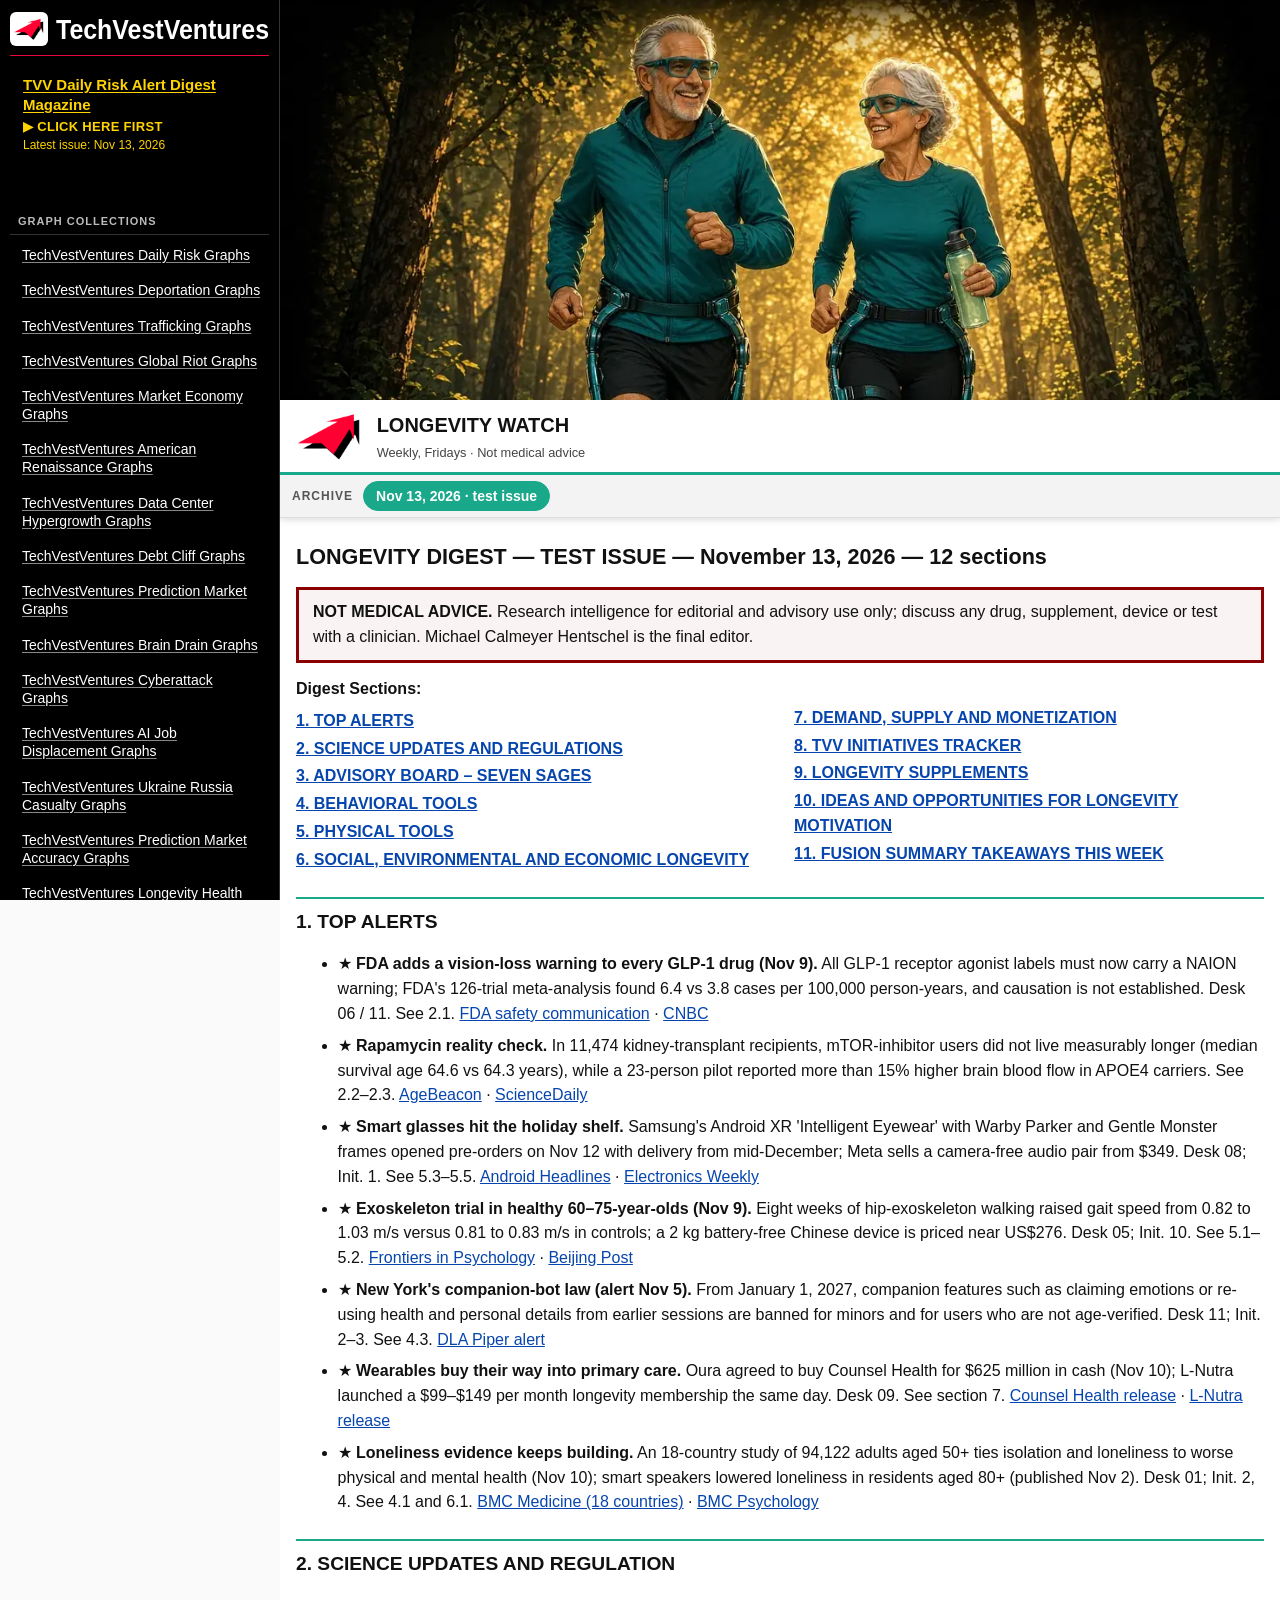
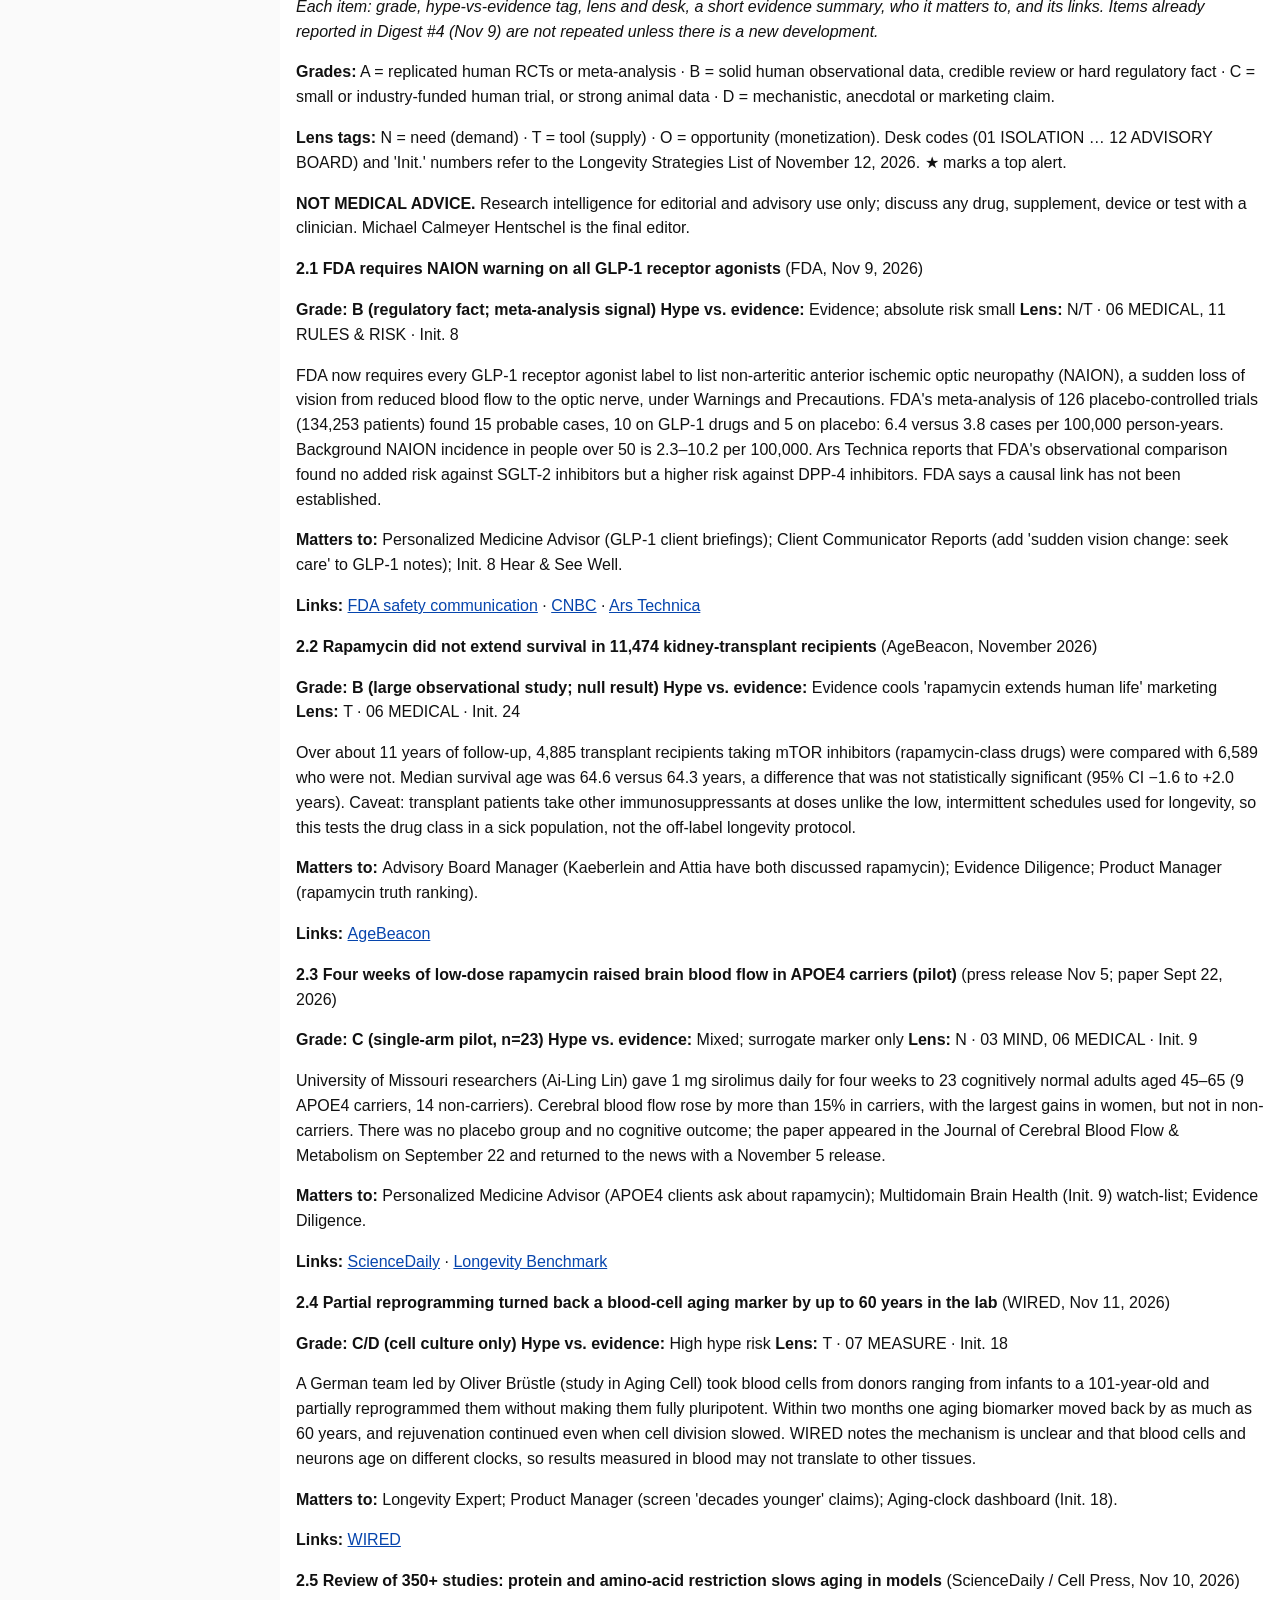
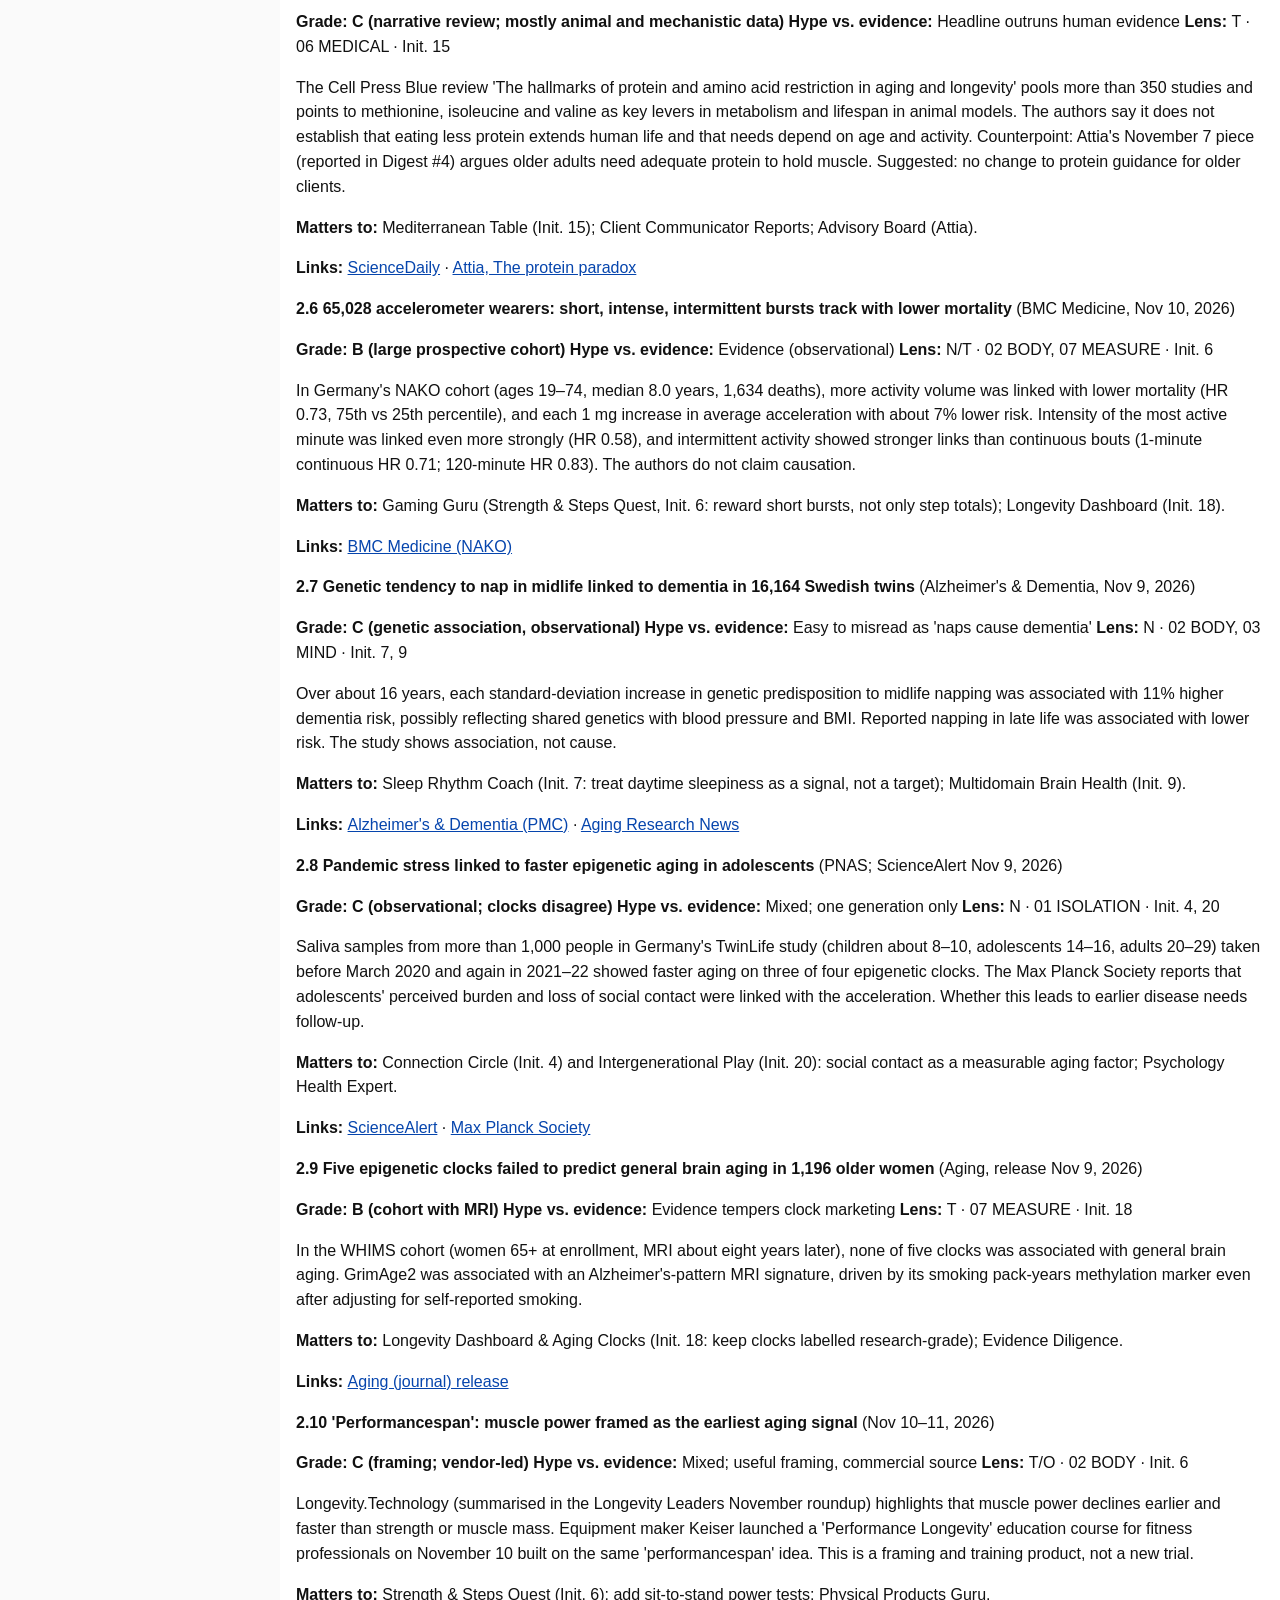
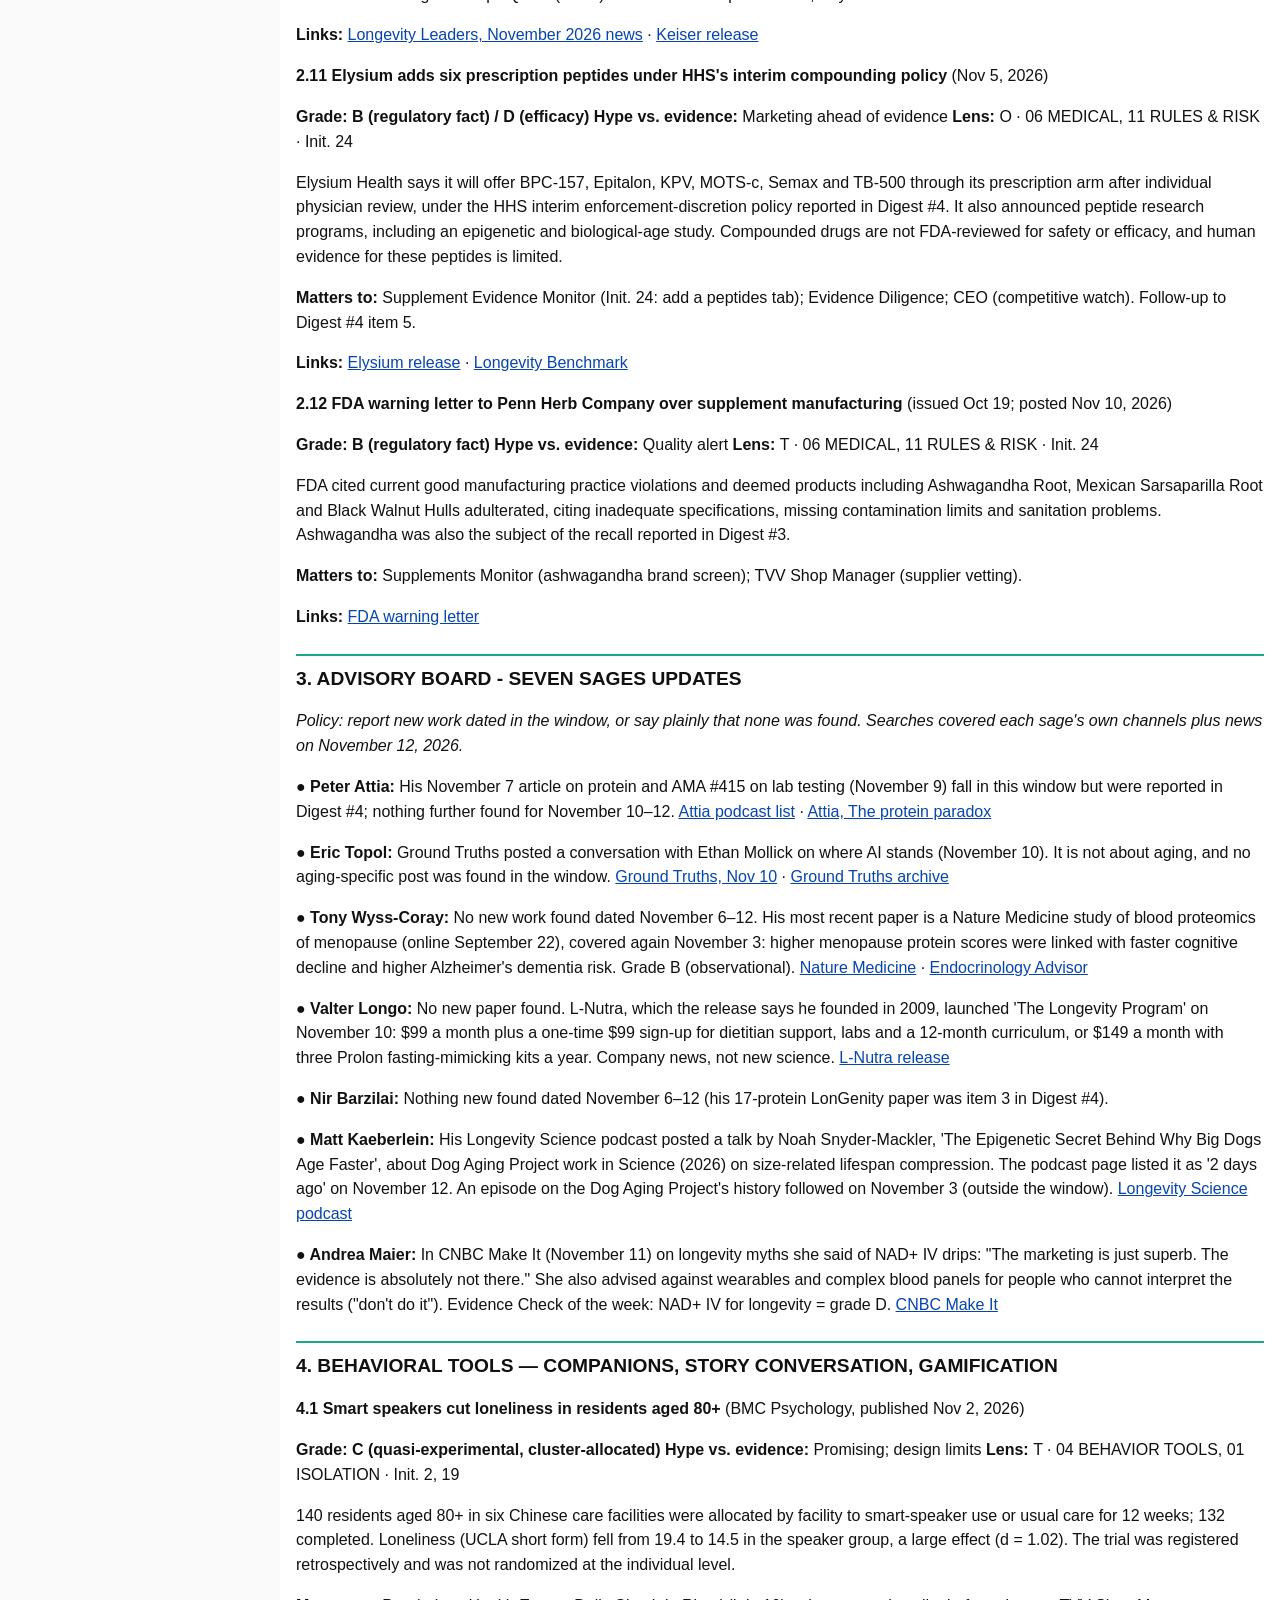
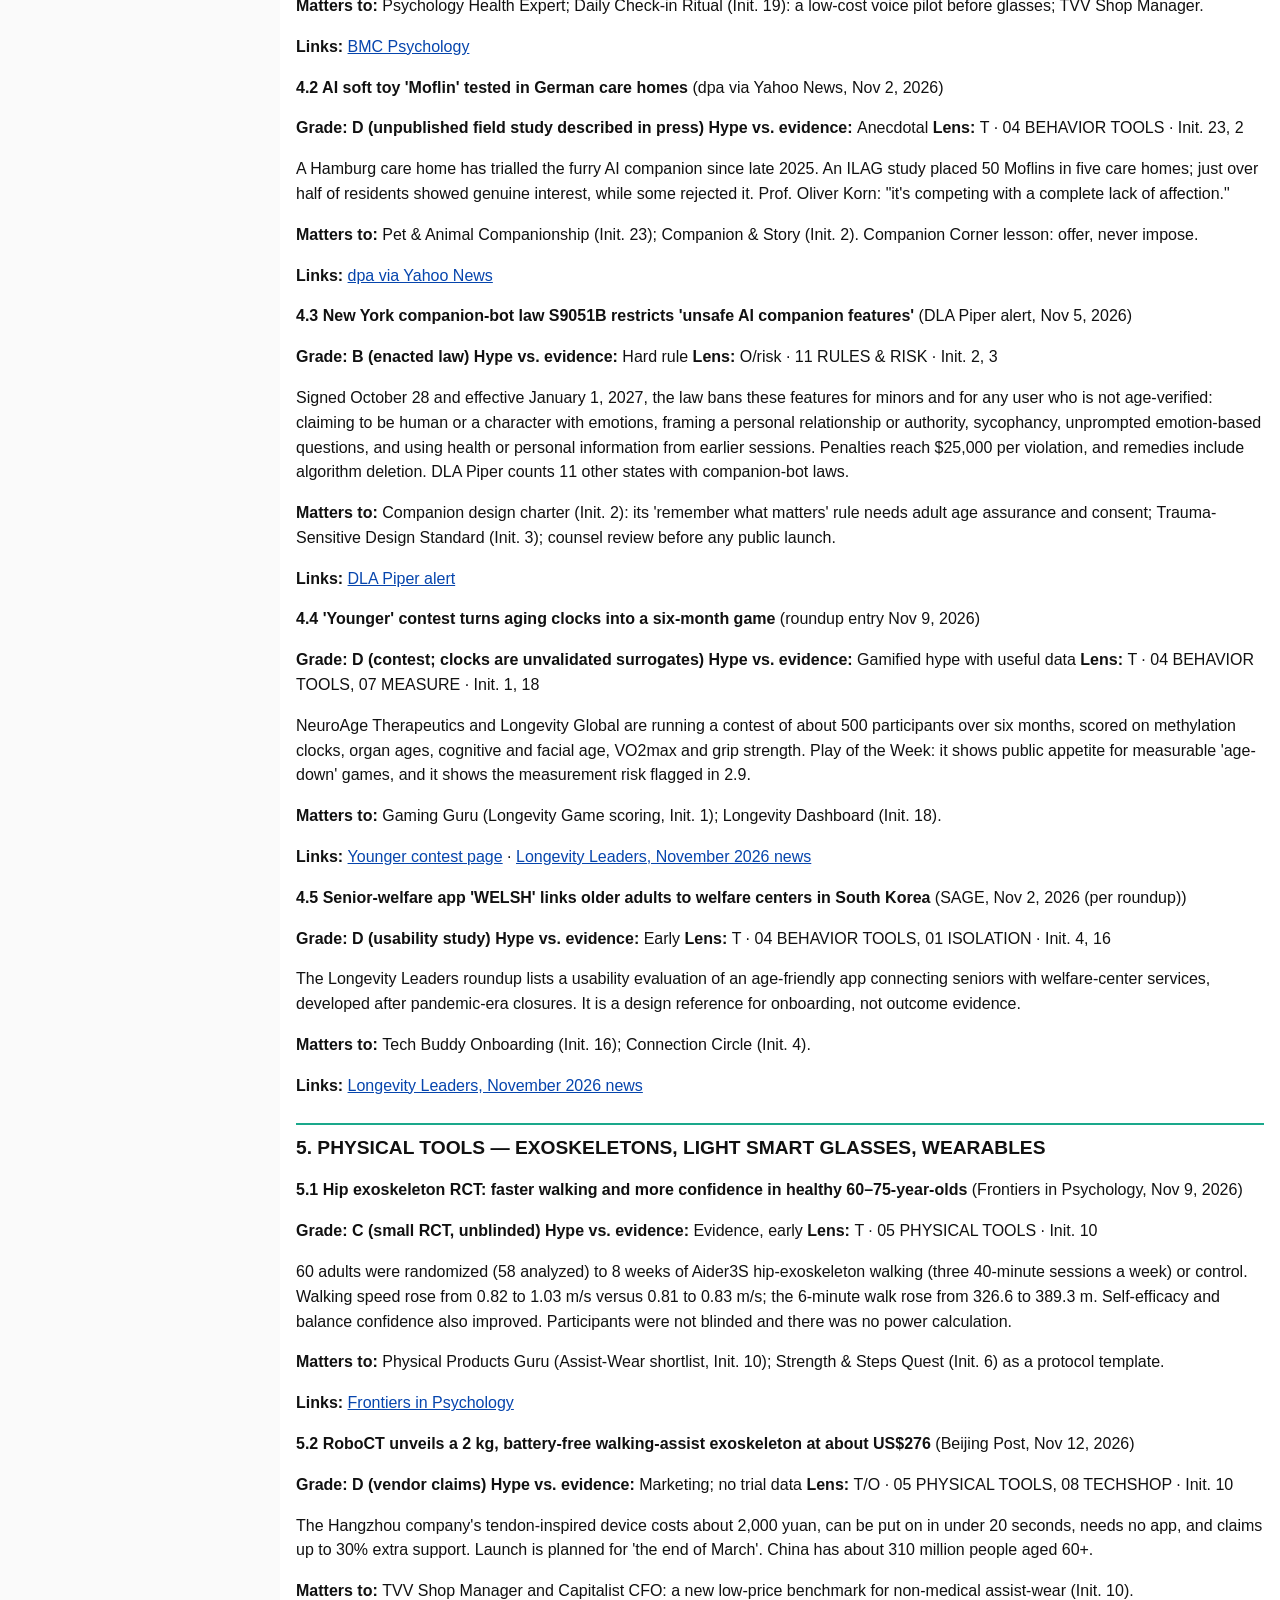
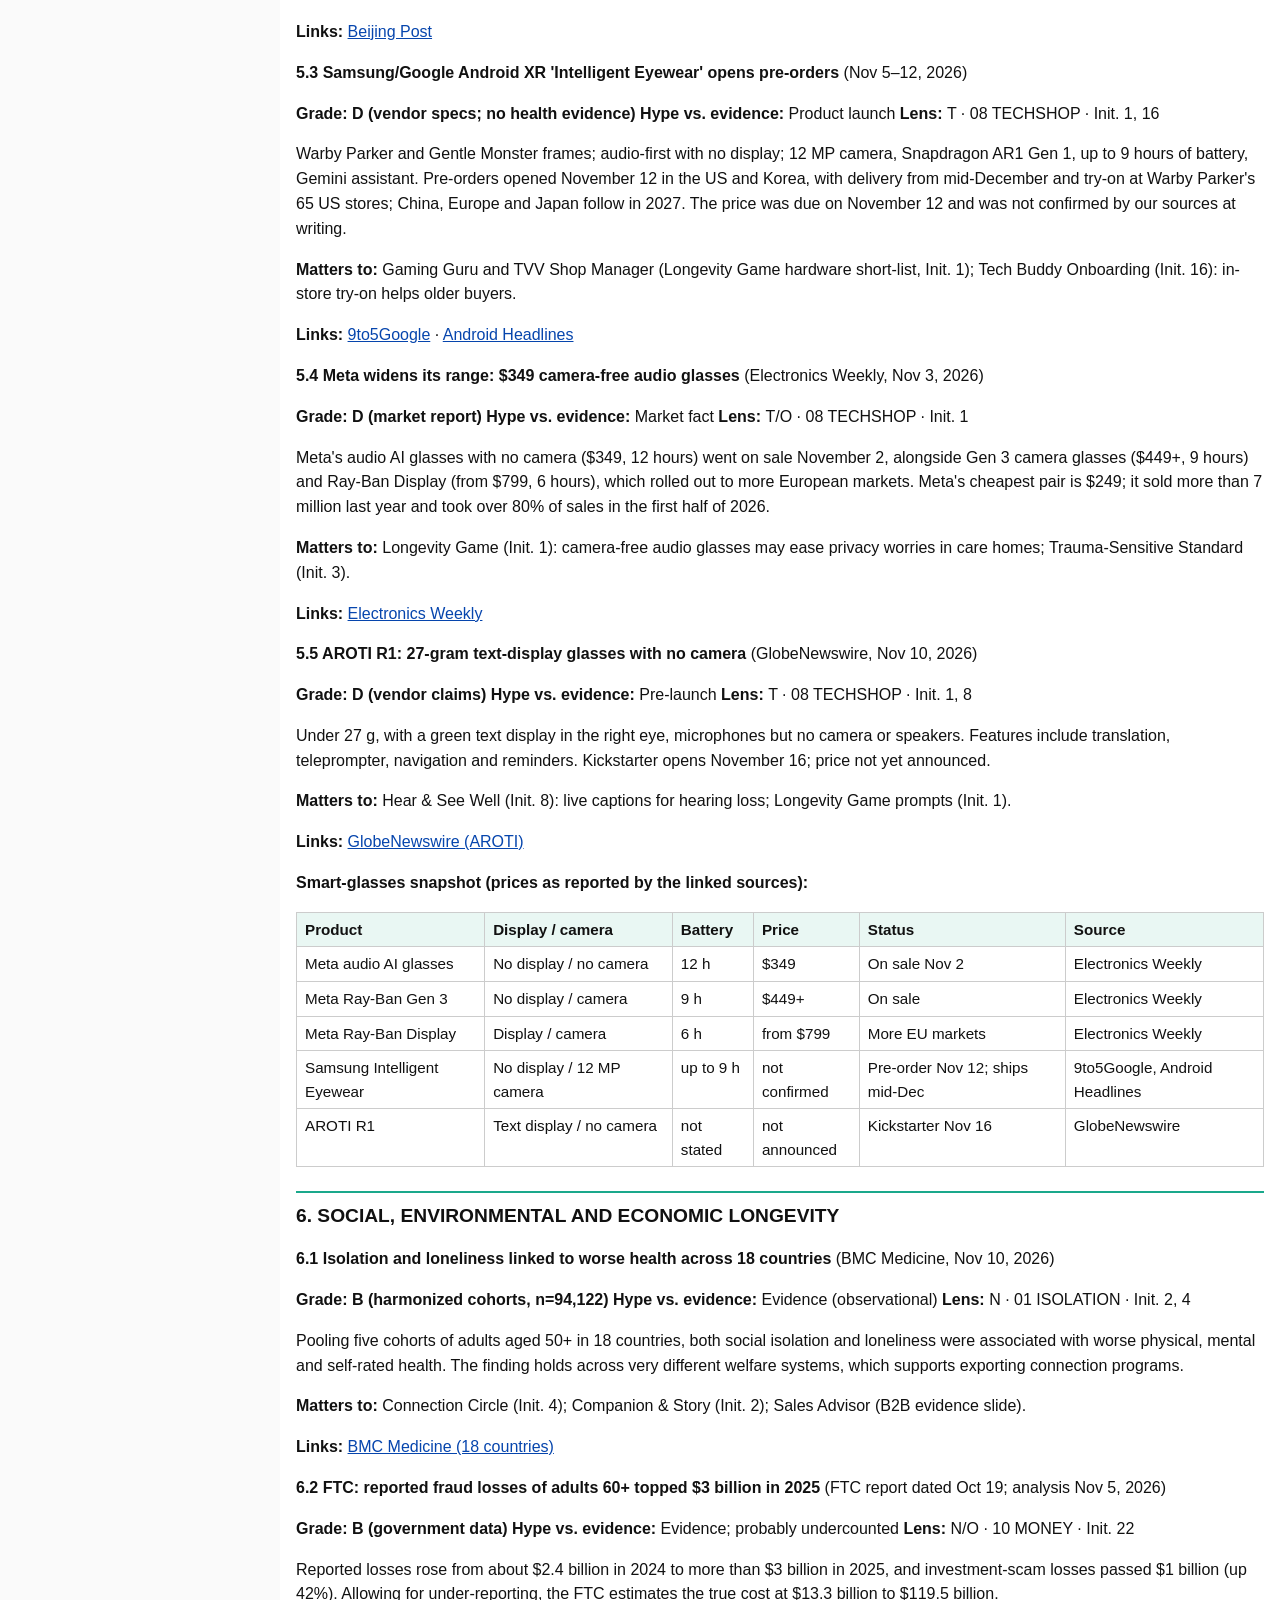
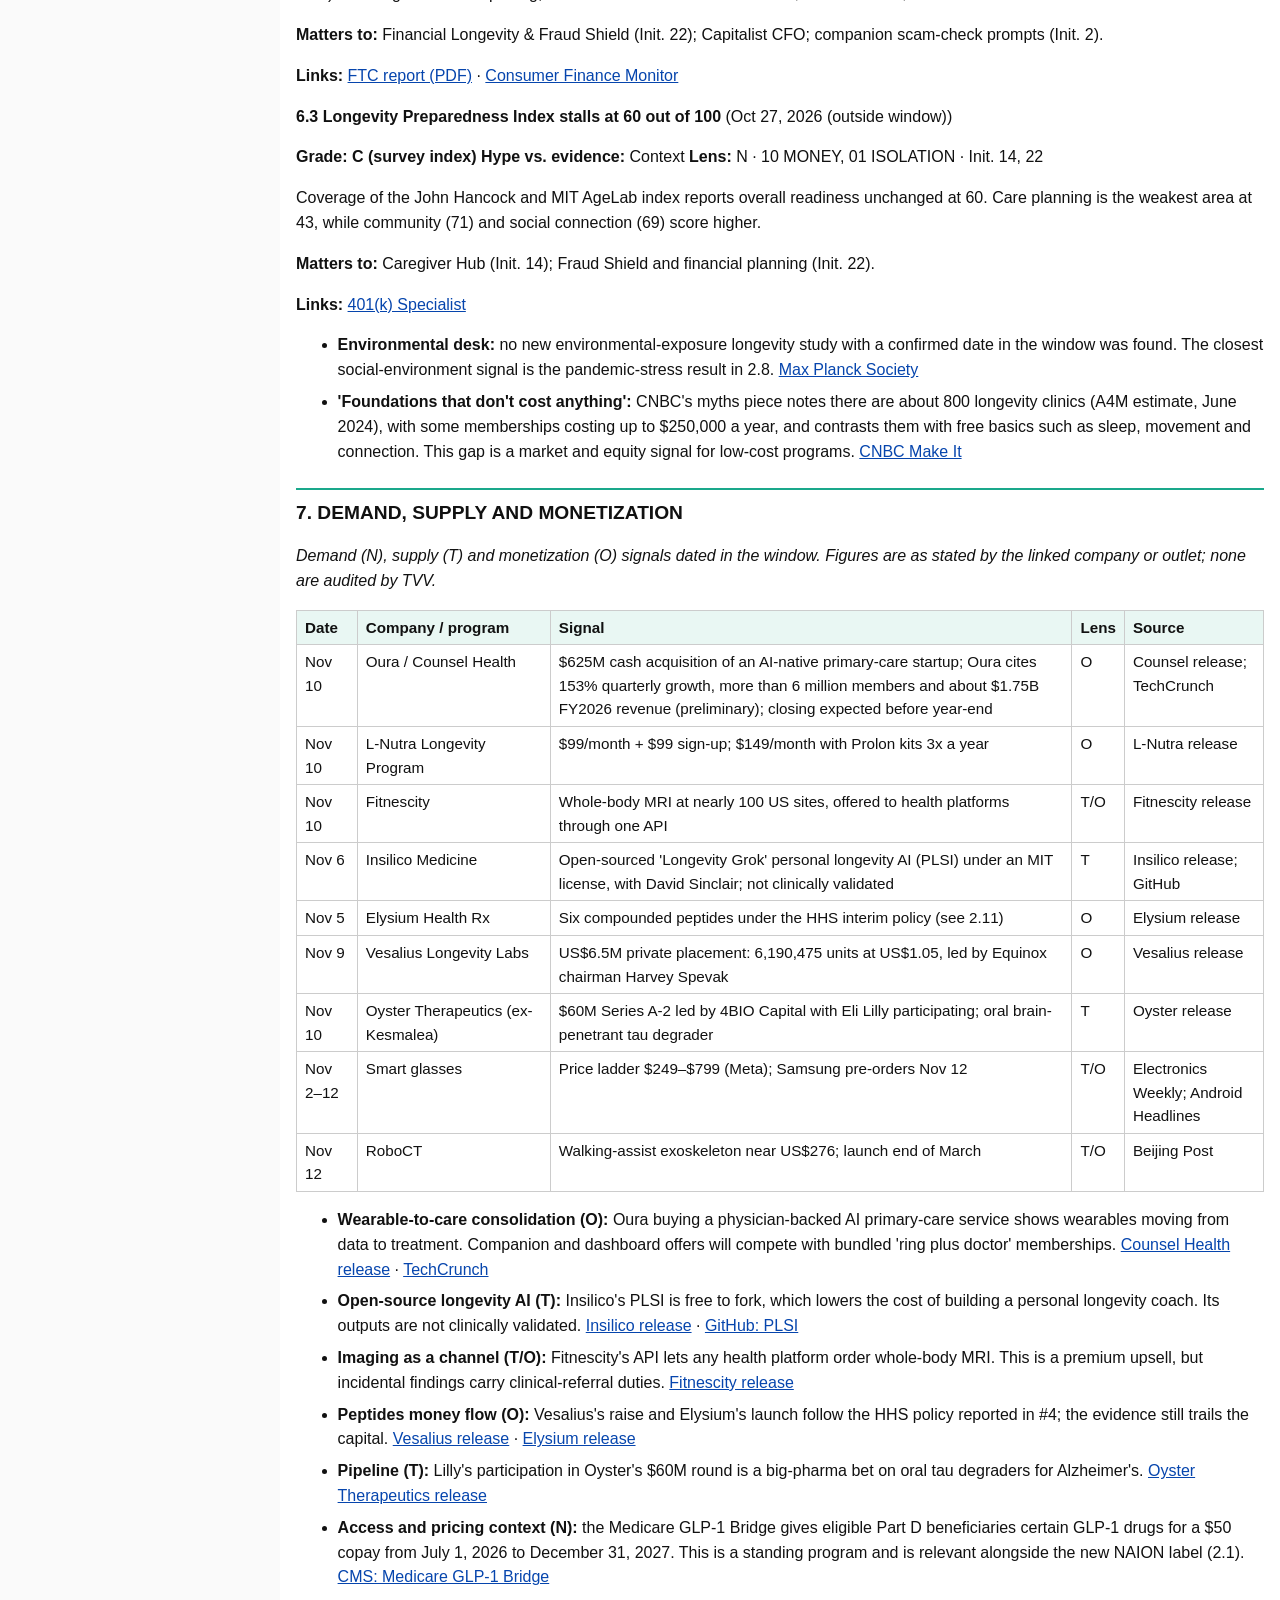
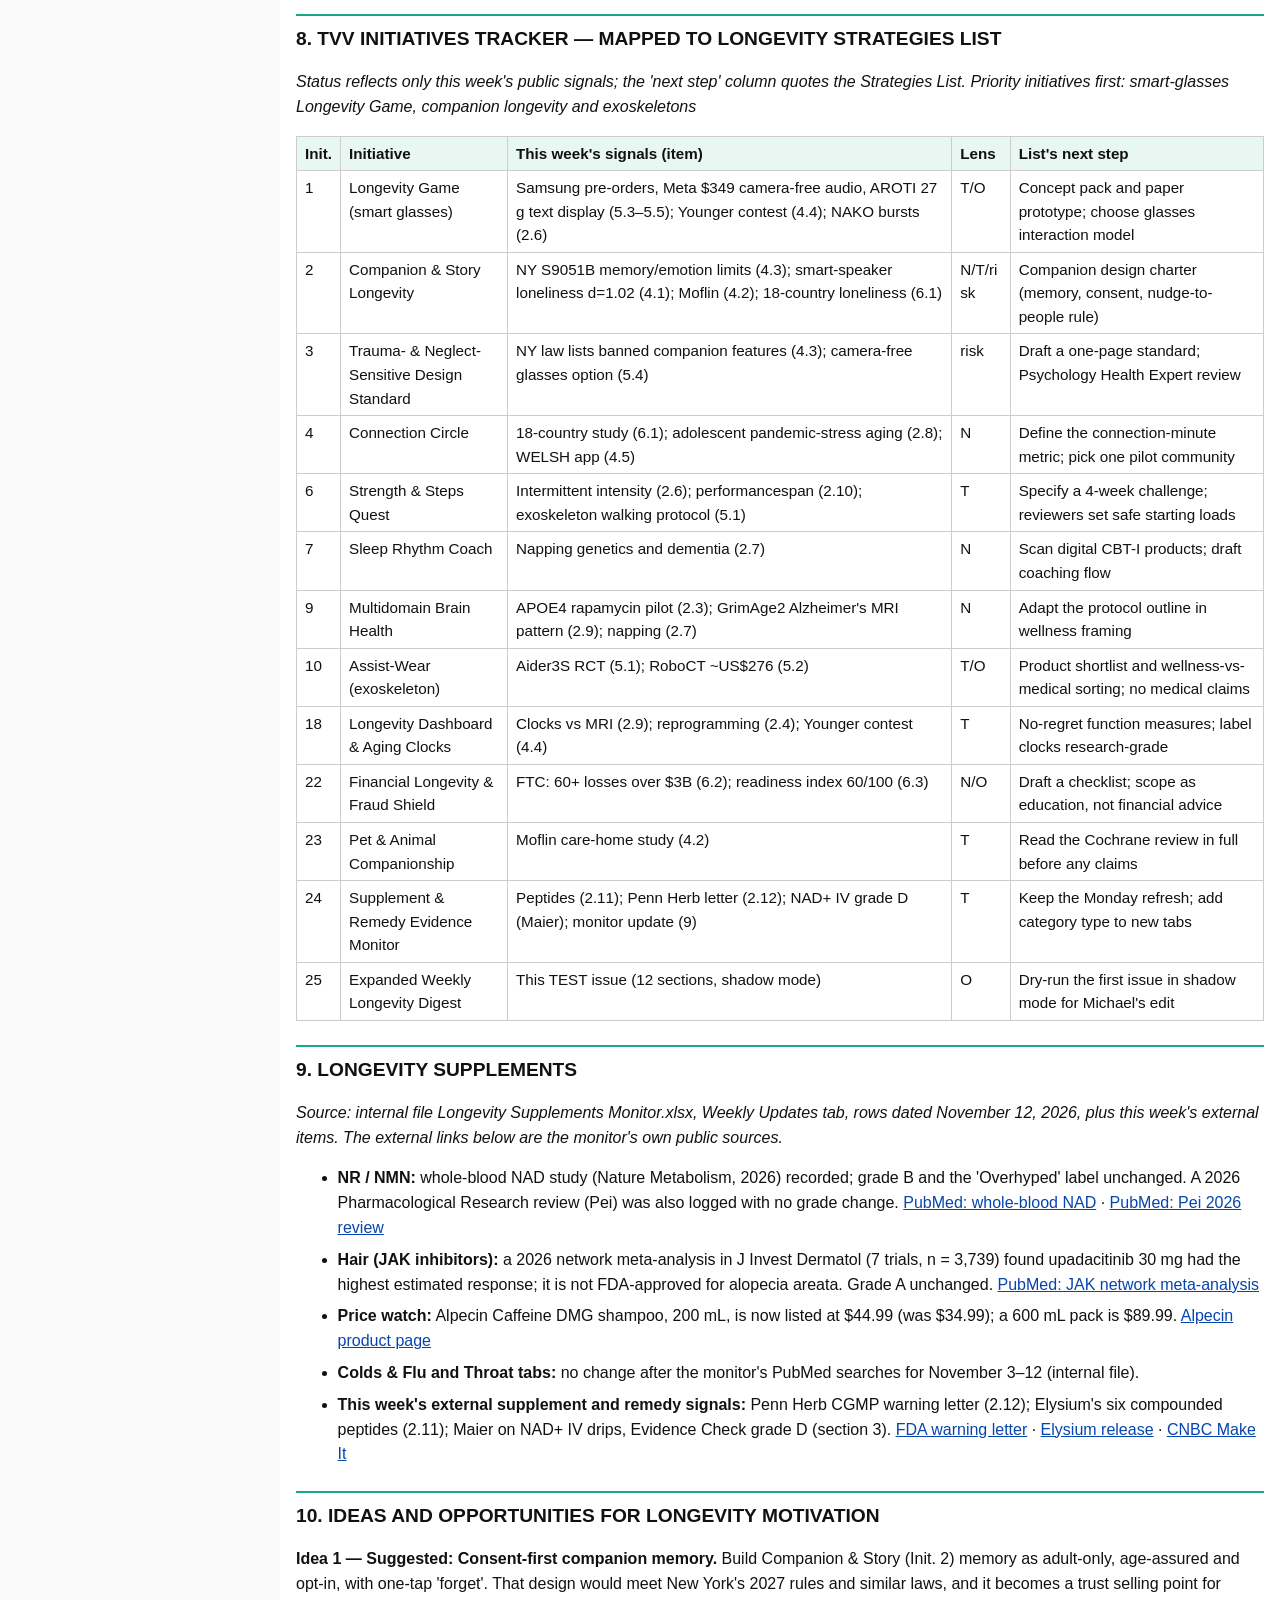
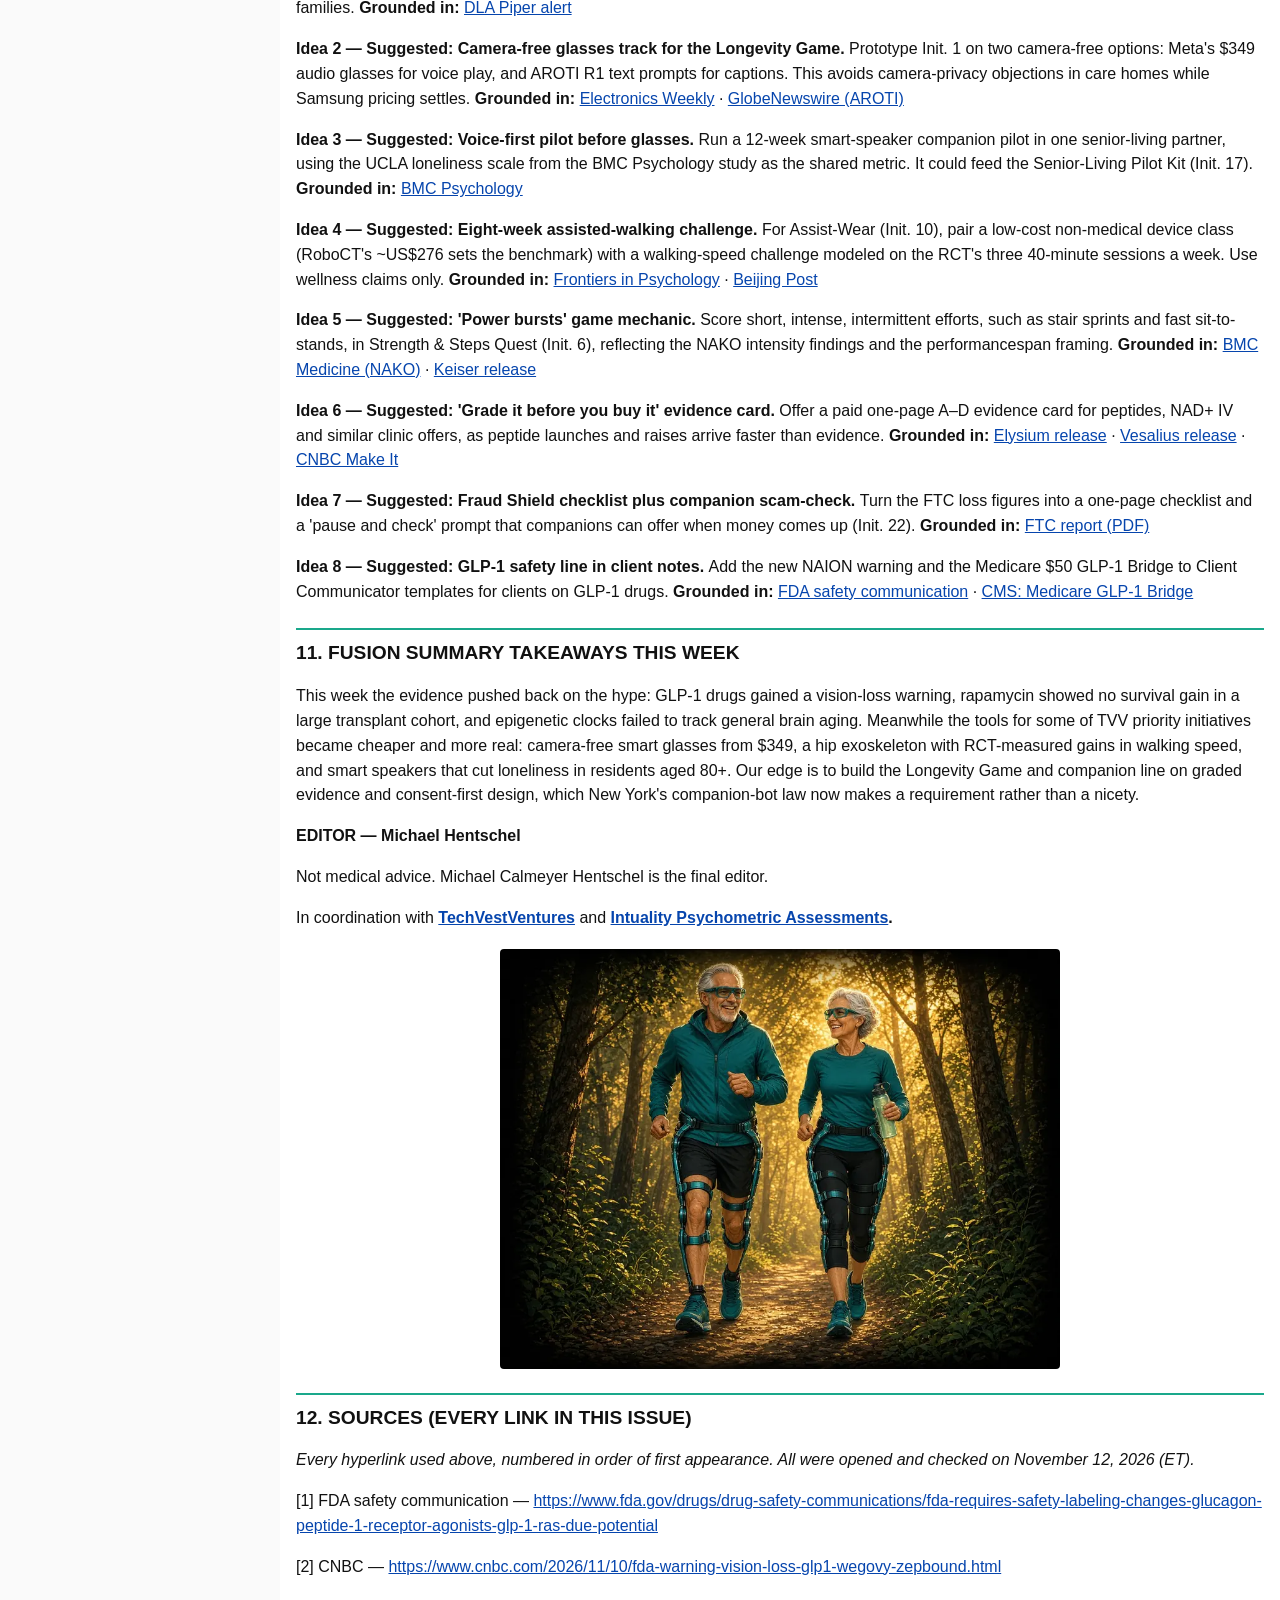
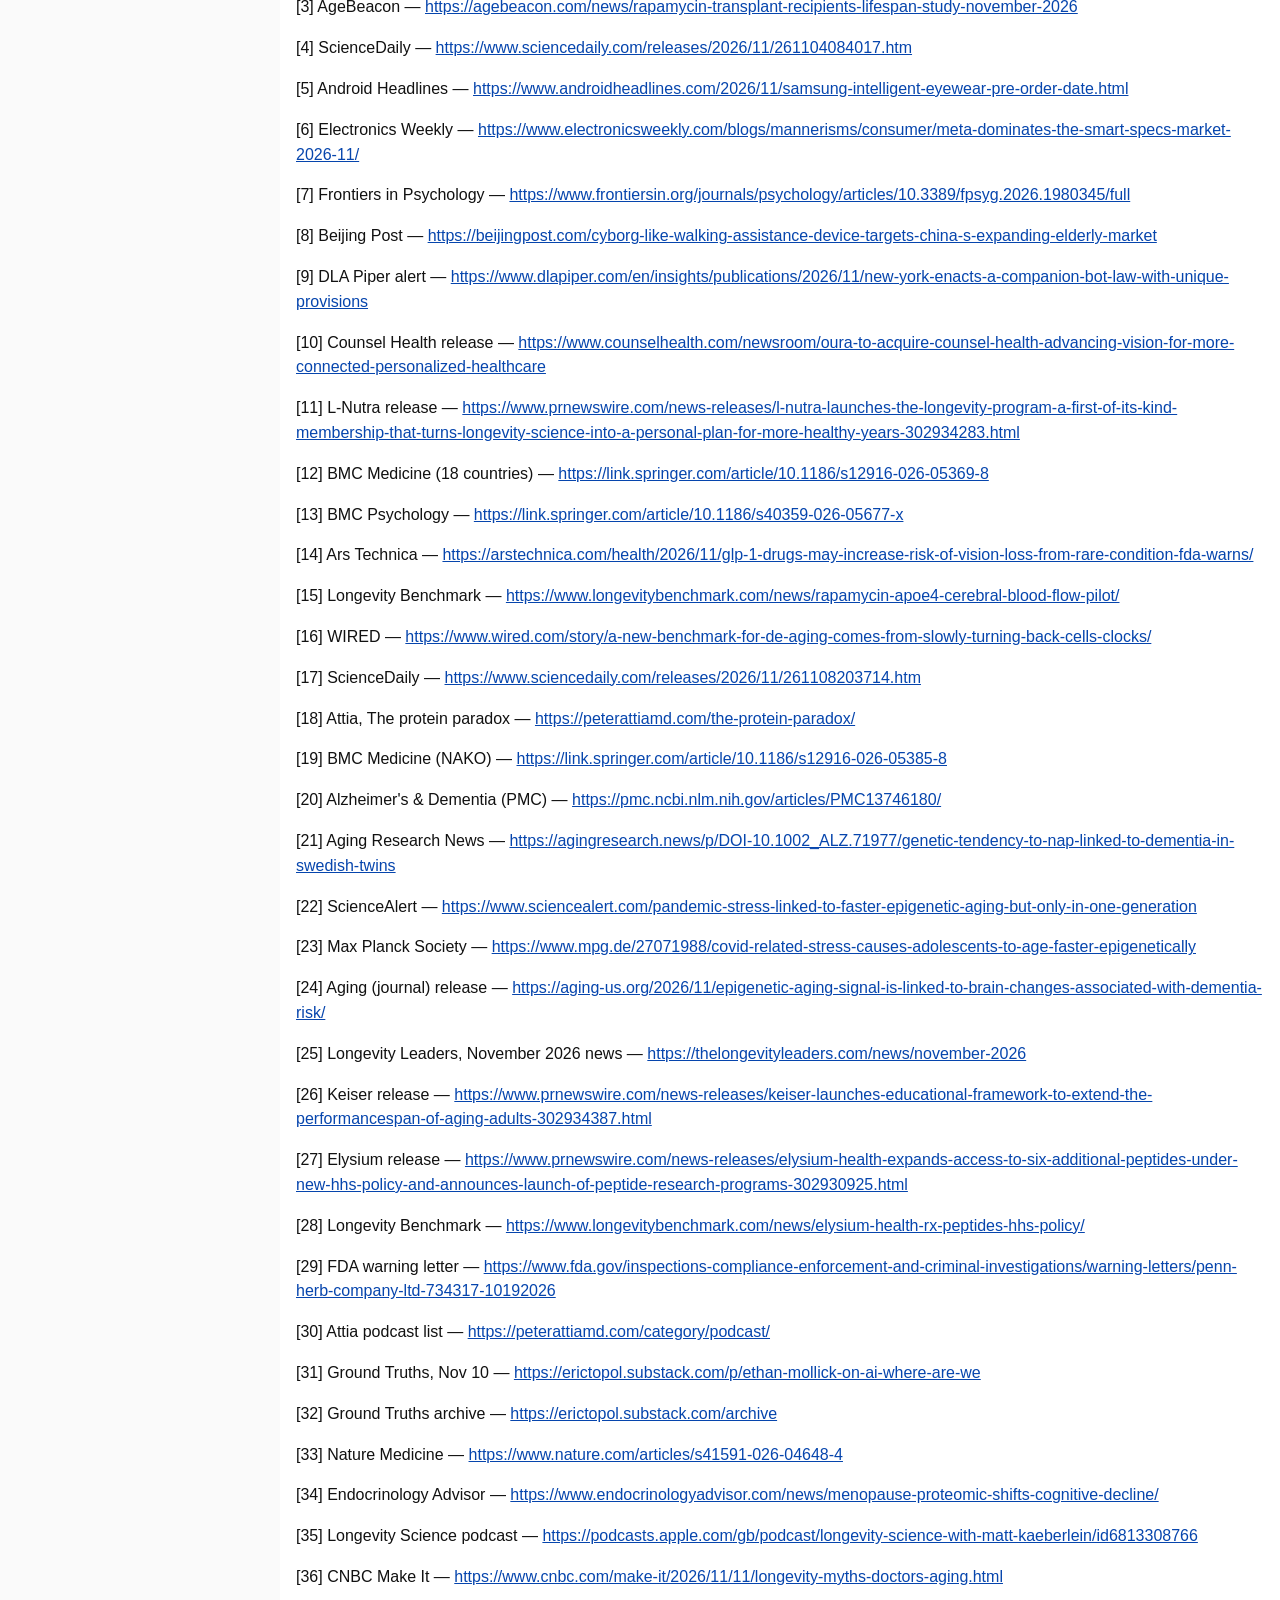
==== commit 75c9800c: "Replace Nov 13 test issue with Michael's v1.1 (Section Contents, conclusion graphic, readable tables" ====
--- a/index.html
+++ b/index.html
@@ -1,7 +1,8 @@
-<!doctype html><html lang="en"><head><meta charset="utf-8"><meta name="viewport" content="width=device-width,initial-scale=1"><title>TVV Longevity Watch</title><meta name="description" content="Weekly longevity digest from TechVestVentures: science and regulation, behavioral and physical tools, social and economic longevity, with every source linked. Not medical advice."><meta property="og:title" content="TVV Longevity Watch"><meta property="og:image" content="https://atlantean2.github.io/tvv-longevity-watcher-digest/assets/masthead-duo3.webp"><meta property="og:description" content="Weekly longevity digest from TechVestVentures: science and regulation, behavioral and physical tools, social and economic longevity, with every source linked. Not medical advice."><meta property="og:type" content="website"><meta property="og:url" content="https://atlantean2.github.io/tvv-longevity-watcher-digest/"><link rel="icon" href="assets/favicon.svg" type="image/svg+xml"><link rel="icon" href="assets/favicon-32.png" sizes="32x32" type="image/png"><link rel="apple-touch-icon" href="assets/apple-touch-icon.png"><link rel="stylesheet" href="assets/style.css"></head><body><nav id="tvvnav" aria-label="TechVestVentures sites"><details open><summary><span class="mark"><img src="[data-uri]" alt="TechVest logo"></span><svg class="word" viewBox="0 0 214 32" preserveAspectRatio="xMinYMid meet" role="img" aria-label="TechVestVentures"><text x="0" y="26" textLength="214" lengthAdjust="spacingAndGlyphs" font-family="Arial,Helvetica,sans-serif" font-weight="700" font-size="28" fill="#fff">TechVestVentures</text></svg></summary><a class="mag" href="https://atlantean2.github.io/tvv-daily-risk-alert-digest/"><span class="t">TVV Daily Risk Alert Digest Magazine</span><span class="cta">&#9654; click here first</span><span class="sub">Latest issue: Nov 13, 2026</span></a><div class="sp2" aria-hidden="true"></div><div class="grp">Graph Collections</div><a href="https://atlantean2.github.io/tvv-daily-risk-graphs/">TechVestVentures Daily Risk Graphs</a><a href="https://atlantean2.github.io/tvv-deportation-graphs/">TechVestVentures Deportation Graphs</a><a href="https://atlantean2.github.io/tvv-trafficking-graphs/">TechVestVentures Trafficking Graphs</a><a href="https://atlantean2.github.io/tvv-global-riot-graphs/">TechVestVentures Global Riot Graphs</a><a href="https://atlantean2.github.io/tvv-market-economy-graphs/">TechVestVentures Market Economy Graphs</a><a href="https://atlantean2.github.io/tvv-american-renaissance-graphs/">TechVestVentures American Renaissance Graphs</a><a href="https://atlantean2.github.io/tvv-data-center-hypergrowth-graphs/">TechVestVentures Data Center Hypergrowth Graphs</a><a href="https://atlantean2.github.io/tvv-debt-cliff-graphs/">TechVestVentures Debt Cliff Graphs</a><a href="https://atlantean2.github.io/tvv-prediction-market-graphs/">TechVestVentures Prediction Market Graphs</a><a href="https://atlantean2.github.io/tvv-brain-drain-graphs/">TechVestVentures Brain Drain Graphs</a><a href="https://atlantean2.github.io/tvv-cyberattack-graphs/">TechVestVentures Cyberattack Graphs</a><a href="https://atlantean2.github.io/tvv-ai-job-displacement-graphs/">TechVestVentures AI Job Displacement Graphs</a><a href="https://atlantean2.github.io/tvv-ukraine-russia-casualty-graphs/">TechVestVentures Ukraine Russia Casualty Graphs</a><a href="https://atlantean2.github.io/tvv-prediction-market-accuracy-graphs/">TechVestVentures Prediction Market Accuracy Graphs</a><a href="https://atlantean2.github.io/tvv-longevity-health-graphs/">TechVestVentures Longevity Health Graphs</a><div class="sp5" aria-hidden="true"></div><div class="grp gold">Essays</div><a class="ess" href="https://atlantean2.github.io/tvv-daily-risk-alert-digest/essays/ai-job-displacement.html">AI Job Displacement</a><a class="ess" href="https://atlantean2.github.io/tvv-daily-risk-alert-digest/essays/prediction-markets.html">Prediction Markets</a><a class="ess" href="https://atlantean2.github.io/tvv-daily-risk-alert-digest/essays/ukraine-russia-casualty-claims.html">Ukraine vs Russia: Casualty Claims</a><div class="sp5" aria-hidden="true"></div><div class="grp teal">Longevity Watch</div><a class="lwd cur" href="https://atlantean2.github.io/tvv-longevity-watcher-digest/" aria-current="page"><span class="t">Longevity Watch</span><span class="cta">&#9654; weekly digest</span><span class="sub">New issue every Friday</span></a></details></nav><script>(function(){var d=document.querySelector('#tvvnav details');function f(){if(innerWidth>900)d.open=true}f();addEventListener('resize',f)})()</script><div class="banner"><img src="assets/masthead-duo3.webp" width="1152" height="864" alt="An active older couple walking a sunlit forest trail, both wearing teal exoskeleton leg supports and glasses (illustration)"></div><div id="top"><header><img class="logo" src="assets/logo.png" alt="TVV logo"><div class="grow"><h1>LONGEVITY WATCH</h1><div class="sub">Weekly, Fridays · Not medical advice</div></div></header><nav id="tabs" role="tablist" aria-label="Issue archive"><span class="al">Archive</span><button role="tab" data-d="2026-11-13" aria-selected="false">Nov 13, 2026 · test issue</button></nav></div><main id="content"><h1 class="issue-title">LONGEVITY DIGEST — TEST ISSUE — November 13, 2026 — 12 sections</h1><p><strong>Window:</strong> November 6–12, 2026 (older items carry their date)   |   <strong>Prepared:</strong> Friday, November 13, 2026   |   <strong>Mode:</strong> TEST / shadow issue for Michael's edit; nothing sent outside.</p><p><strong>Grades:</strong> A = replicated human RCTs or meta-analysis · B = solid human observational data, credible review or hard regulatory fact · C = small or industry-funded human trial, or strong animal data · D = mechanistic, anecdotal or marketing claim.</p><p><strong>Lens tags:</strong> N = need (demand) · T = tool (supply) · O = opportunity (monetization). Desk codes (01 ISOLATION … 12 ADVISORY BOARD) and 'Init.' numbers refer to the Longevity Strategies List of November 12, 2026. ★ marks a top alert.</p><p class="notice"><strong>NOT MEDICAL ADVICE. </strong>Research intelligence for editorial and advisory use only; discuss any drug, supplement, device or test with a clinician. Michael Calmeyer Hentschel is the final editor. Links were opened and checked on November 12, 2026 (ET).</p><h2 class="desk" id="sec-1">1. TOP ALERTS</h2><ul class="items"><li>★ <strong>FDA adds a vision-loss warning to every GLP-1 drug (Nov 9).</strong> All GLP-1 receptor agonist labels must now carry a NAION warning; FDA's 126-trial meta-analysis found 6.4 vs 3.8 cases per 100,000 person-years, and causation is not established. Desk 06 / 11. See 2.1.  <a href="https://www.fda.gov/drugs/drug-safety-communications/fda-requires-safety-labeling-changes-glucagon-peptide-1-receptor-agonists-glp-1-ras-due-potential" target="_blank" rel="noopener">FDA safety communication</a> · <a href="https://www.cnbc.com/2026/11/10/fda-warning-vision-loss-glp1-wegovy-zepbound.html" target="_blank" rel="noopener">CNBC</a></li><li>★ <strong>Rapamycin reality check.</strong> In 11,474 kidney-transplant recipients, mTOR-inhibitor users did not live measurably longer (median survival age 64.6 vs 64.3 years), while a 23-person pilot reported more than 15% higher brain blood flow in APOE4 carriers. See 2.2–2.3.  <a href="https://agebeacon.com/news/rapamycin-transplant-recipients-lifespan-study-november-2026" target="_blank" rel="noopener">AgeBeacon</a> · <a href="https://www.sciencedaily.com/releases/2026/11/261104084017.htm" target="_blank" rel="noopener">ScienceDaily</a></li><li>★ <strong>Smart glasses hit the holiday shelf.</strong> Samsung's Android XR 'Intelligent Eyewear' with Warby Parker and Gentle Monster frames opened pre-orders on Nov 12 with delivery from mid-December; Meta sells a camera-free audio pair from $349. Desk 08; Init. 1. See 5.3–5.5.  <a href="https://www.androidheadlines.com/2026/11/samsung-intelligent-eyewear-pre-order-date.html" target="_blank" rel="noopener">Android Headlines</a> · <a href="https://www.electronicsweekly.com/blogs/mannerisms/consumer/meta-dominates-the-smart-specs-market-2026-11/" target="_blank" rel="noopener">Electronics Weekly</a></li><li>★ <strong>Exoskeleton trial in healthy 60–75-year-olds (Nov 9).</strong> Eight weeks of hip-exoskeleton walking raised gait speed from 0.82 to 1.03 m/s versus 0.81 to 0.83 m/s in controls; a 2 kg battery-free Chinese device is priced near US$276. Desk 05; Init. 10. See 5.1–5.2.  <a href="https://www.frontiersin.org/journals/psychology/articles/10.3389/fpsyg.2026.1980345/full" target="_blank" rel="noopener">Frontiers in Psychology</a> · <a href="https://beijingpost.com/cyborg-like-walking-assistance-device-targets-china-s-expanding-elderly-market" target="_blank" rel="noopener">Beijing Post</a></li><li>★ <strong>New York's companion-bot law (alert Nov 5).</strong> From January 1, 2027, companion features such as claiming emotions or re-using health and personal details from earlier sessions are banned for minors and for users who are not age-verified. Desk 11; Init. 2–3. See 4.3.  <a href="https://www.dlapiper.com/en/insights/publications/2026/11/new-york-enacts-a-companion-bot-law-with-unique-provisions" target="_blank" rel="noopener">DLA Piper alert</a></li><li>★ <strong>Wearables buy their way into primary care.</strong> Oura agreed to buy Counsel Health for $625 million in cash (Nov 10); L-Nutra launched a $99–$149 per month longevity membership the same day. Desk 09. See section 7.  <a href="https://www.counselhealth.com/newsroom/oura-to-acquire-counsel-health-advancing-vision-for-more-connected-personalized-healthcare" target="_blank" rel="noopener">Counsel Health release</a> · <a href="https://www.prnewswire.com/news-releases/l-nutra-launches-the-longevity-program-a-first-of-its-kind-membership-that-turns-longevity-science-into-a-personal-plan-for-more-healthy-years-302934283.html" target="_blank" rel="noopener">L-Nutra release</a></li><li>★ <strong>Loneliness evidence keeps building.</strong> An 18-country study of 94,122 adults aged 50+ ties isolation and loneliness to worse physical and mental health (Nov 10); smart speakers lowered loneliness in residents aged 80+ (published Nov 2). Desk 01; Init. 2, 4. See 4.1 and 6.1.  <a href="https://link.springer.com/article/10.1186/s12916-026-05369-8" target="_blank" rel="noopener">BMC Medicine (18 countries)</a> · <a href="https://link.springer.com/article/10.1186/s40359-026-05677-x" target="_blank" rel="noopener">BMC Psychology</a></li></ul><h2 class="desk" id="sec-2">2. SCIENCE AND REGULATION</h2><p><em>Each item: grade, hype-vs-evidence tag, lens and desk, a short evidence summary, who it matters to, and its links. Items already reported in Digest #4 (Nov 9) are not repeated unless there is a new development.</em></p><p><strong>2.1  FDA requires NAION warning on all GLP-1 receptor agonists</strong>  (FDA, Nov 9, 2026)</p><p><strong>Grade: B (regulatory fact; meta-analysis signal)     Hype vs. evidence: </strong>Evidence; absolute risk small<strong>     Lens: </strong>N/T · 06 MEDICAL, 11 RULES &amp; RISK · Init. 8</p><p>FDA now requires every GLP-1 receptor agonist label to list non-arteritic anterior ischemic optic neuropathy (NAION), a sudden loss of vision from reduced blood flow to the optic nerve, under Warnings and Precautions. FDA's meta-analysis of 126 placebo-controlled trials (134,253 patients) found 15 probable cases, 10 on GLP-1 drugs and 5 on placebo: 6.4 versus 3.8 cases per 100,000 person-years. Background NAION incidence in people over 50 is 2.3–10.2 per 100,000. Ars Technica reports that FDA's observational comparison found no added risk against SGLT-2 inhibitors but a higher risk against DPP-4 inhibitors. FDA says a causal link has not been established.</p><p><strong>Matters to: </strong>Personalized Medicine Advisor (GLP-1 client briefings); Client Communicator Reports (add 'sudden vision change: seek care' to GLP-1 notes); Init. 8 Hear &amp; See Well.</p><p><strong>Links: </strong><a href="https://www.fda.gov/drugs/drug-safety-communications/fda-requires-safety-labeling-changes-glucagon-peptide-1-receptor-agonists-glp-1-ras-due-potential" target="_blank" rel="noopener">FDA safety communication</a> · <a href="https://www.cnbc.com/2026/11/10/fda-warning-vision-loss-glp1-wegovy-zepbound.html" target="_blank" rel="noopener">CNBC</a> · <a href="https://arstechnica.com/health/2026/11/glp-1-drugs-may-increase-risk-of-vision-loss-from-rare-condition-fda-warns/" target="_blank" rel="noopener">Ars Technica</a></p><p><strong>2.2  Rapamycin did not extend survival in 11,474 kidney-transplant recipients</strong>  (AgeBeacon, November 2026)</p><p><strong>Grade: B (large observational study; null result)     Hype vs. evidence: </strong>Evidence cools 'rapamycin extends human life' marketing<strong>     Lens: </strong>T · 06 MEDICAL · Init. 24</p><p>Over about 11 years of follow-up, 4,885 transplant recipients taking mTOR inhibitors (rapamycin-class drugs) were compared with 6,589 who were not. Median survival age was 64.6 versus 64.3 years, a difference that was not statistically significant (95% CI −1.6 to +2.0 years). Caveat: transplant patients take other immunosuppressants at doses unlike the low, intermittent schedules used for longevity, so this tests the drug class in a sick population, not the off-label longevity protocol.</p><p><strong>Matters to: </strong>Advisory Board Manager (Kaeberlein and Attia have both discussed rapamycin); Evidence Diligence; Product Manager (rapamycin truth ranking).</p><p><strong>Links: </strong><a href="https://agebeacon.com/news/rapamycin-transplant-recipients-lifespan-study-november-2026" target="_blank" rel="noopener">AgeBeacon</a></p><p><strong>2.3  Four weeks of low-dose rapamycin raised brain blood flow in APOE4 carriers (pilot)</strong>  (press release Nov 5; paper Sept 22, 2026)</p><p><strong>Grade: C (single-arm pilot, n=23)     Hype vs. evidence: </strong>Mixed; surrogate marker only<strong>     Lens: </strong>N · 03 MIND, 06 MEDICAL · Init. 9</p><p>University of Missouri researchers (Ai-Ling Lin) gave 1 mg sirolimus daily for four weeks to 23 cognitively normal adults aged 45–65 (9 APOE4 carriers, 14 non-carriers). Cerebral blood flow rose by more than 15% in carriers, with the largest gains in women, but not in non-carriers. There was no placebo group and no cognitive outcome; the paper appeared in the Journal of Cerebral Blood Flow &amp; Metabolism on September 22 and returned to the news with a November 5 release.</p><p><strong>Matters to: </strong>Personalized Medicine Advisor (APOE4 clients ask about rapamycin); Multidomain Brain Health (Init. 9) watch-list; Evidence Diligence.</p><p><strong>Links: </strong><a href="https://www.sciencedaily.com/releases/2026/11/261104084017.htm" target="_blank" rel="noopener">ScienceDaily</a> · <a href="https://www.longevitybenchmark.com/news/rapamycin-apoe4-cerebral-blood-flow-pilot/" target="_blank" rel="noopener">Longevity Benchmark</a></p><p><strong>2.4  Partial reprogramming turned back a blood-cell aging marker by up to 60 years in the lab</strong>  (WIRED, Nov 11, 2026)</p><p><strong>Grade: C/D (cell culture only)     Hype vs. evidence: </strong>High hype risk<strong>     Lens: </strong>T · 07 MEASURE · Init. 18</p><p>A German team led by Oliver Brüstle (study in Aging Cell) took blood cells from donors ranging from infants to a 101-year-old and partially reprogrammed them without making them fully pluripotent. Within two months one aging biomarker moved back by as much as 60 years, and rejuvenation continued even when cell division slowed. WIRED notes the mechanism is unclear and that blood cells and neurons age on different clocks, so results measured in blood may not translate to other tissues.</p><p><strong>Matters to: </strong>Longevity Expert; Product Manager (screen 'decades younger' claims); Aging-clock dashboard (Init. 18).</p><p><strong>Links: </strong><a href="https://www.wired.com/story/a-new-benchmark-for-de-aging-comes-from-slowly-turning-back-cells-clocks/" target="_blank" rel="noopener">WIRED</a></p><p><strong>2.5  Review of 350+ studies: protein and amino-acid restriction slows aging in models</strong>  (ScienceDaily / Cell Press, Nov 10, 2026)</p><p><strong>Grade: C (narrative review; mostly animal and mechanistic data)     Hype vs. evidence: </strong>Headline outruns human evidence<strong>     Lens: </strong>T · 06 MEDICAL · Init. 15</p><p>The Cell Press Blue review 'The hallmarks of protein and amino acid restriction in aging and longevity' pools more than 350 studies and points to methionine, isoleucine and valine as key levers in metabolism and lifespan in animal models. The authors say it does not establish that eating less protein extends human life and that needs depend on age and activity. Counterpoint: Attia's November 7 piece (reported in Digest #4) argues older adults need adequate protein to hold muscle. Suggested: no change to protein guidance for older clients.</p><p><strong>Matters to: </strong>Mediterranean Table (Init. 15); Client Communicator Reports; Advisory Board (Attia).</p><p><strong>Links: </strong><a href="https://www.sciencedaily.com/releases/2026/11/261108203714.htm" target="_blank" rel="noopener">ScienceDaily</a> · <a href="https://peterattiamd.com/the-protein-paradox/" target="_blank" rel="noopener">Attia, The protein paradox</a></p><p><strong>2.6  65,028 accelerometer wearers: short, intense, intermittent bursts track with lower mortality</strong>  (BMC Medicine, Nov 10, 2026)</p><p><strong>Grade: B (large prospective cohort)     Hype vs. evidence: </strong>Evidence (observational)<strong>     Lens: </strong>N/T · 02 BODY, 07 MEASURE · Init. 6</p><p>In Germany's NAKO cohort (ages 19–74, median 8.0 years, 1,634 deaths), more activity volume was linked with lower mortality (HR 0.73, 75th vs 25th percentile), and each 1 mg increase in average acceleration with about 7% lower risk. Intensity of the most active minute was linked even more strongly (HR 0.58), and intermittent activity showed stronger links than continuous bouts (1-minute continuous HR 0.71; 120-minute HR 0.83). The authors do not claim causation.</p><p><strong>Matters to: </strong>Gaming Guru (Strength &amp; Steps Quest, Init. 6: reward short bursts, not only step totals); Longevity Dashboard (Init. 18).</p><p><strong>Links: </strong><a href="https://link.springer.com/article/10.1186/s12916-026-05385-8" target="_blank" rel="noopener">BMC Medicine (NAKO)</a></p><p><strong>2.7  Genetic tendency to nap in midlife linked to dementia in 16,164 Swedish twins</strong>  (Alzheimer's &amp; Dementia, Nov 9, 2026)</p><p><strong>Grade: C (genetic association, observational)     Hype vs. evidence: </strong>Easy to misread as 'naps cause dementia'<strong>     Lens: </strong>N · 02 BODY, 03 MIND · Init. 7, 9</p><p>Over about 16 years, each standard-deviation increase in genetic predisposition to midlife napping was associated with 11% higher dementia risk, possibly reflecting shared genetics with blood pressure and BMI. Reported napping in late life was associated with lower risk. The study shows association, not cause.</p><p><strong>Matters to: </strong>Sleep Rhythm Coach (Init. 7: treat daytime sleepiness as a signal, not a target); Multidomain Brain Health (Init. 9).</p><p><strong>Links: </strong><a href="https://pmc.ncbi.nlm.nih.gov/articles/PMC13746180/" target="_blank" rel="noopener">Alzheimer's &amp; Dementia (PMC)</a> · <a href="https://agingresearch.news/p/DOI-10.1002_ALZ.71977/genetic-tendency-to-nap-linked-to-dementia-in-swedish-twins" target="_blank" rel="noopener">Aging Research News</a></p><p><strong>2.8  Pandemic stress linked to faster epigenetic aging in adolescents</strong>  (PNAS; ScienceAlert Nov 9, 2026)</p><p><strong>Grade: C (observational; clocks disagree)     Hype vs. evidence: </strong>Mixed; one generation only<strong>     Lens: </strong>N · 01 ISOLATION · Init. 4, 20</p><p>Saliva samples from more than 1,000 people in Germany's TwinLife study (children about 8–10, adolescents 14–16, adults 20–29) taken before March 2020 and again in 2021–22 showed faster aging on three of four epigenetic clocks. The Max Planck Society reports that adolescents' perceived burden and loss of social contact were linked with the acceleration. Whether this leads to earlier disease needs follow-up.</p><p><strong>Matters to: </strong>Connection Circle (Init. 4) and Intergenerational Play (Init. 20): social contact as a measurable aging factor; Psychology Health Expert.</p><p><strong>Links: </strong><a href="https://www.sciencealert.com/pandemic-stress-linked-to-faster-epigenetic-aging-but-only-in-one-generation" target="_blank" rel="noopener">ScienceAlert</a> · <a href="https://www.mpg.de/27071988/covid-related-stress-causes-adolescents-to-age-faster-epigenetically" target="_blank" rel="noopener">Max Planck Society</a></p><p><strong>2.9  Five epigenetic clocks failed to predict general brain aging in 1,196 older women</strong>  (Aging, release Nov 9, 2026)</p><p><strong>Grade: B (cohort with MRI)     Hype vs. evidence: </strong>Evidence tempers clock marketing<strong>     Lens: </strong>T · 07 MEASURE · Init. 18</p><p>In the WHIMS cohort (women 65+ at enrollment, MRI about eight years later), none of five clocks was associated with general brain aging. GrimAge2 was associated with an Alzheimer's-pattern MRI signature, driven by its smoking pack-years methylation marker even after adjusting for self-reported smoking.</p><p><strong>Matters to: </strong>Longevity Dashboard &amp; Aging Clocks (Init. 18: keep clocks labelled research-grade); Evidence Diligence.</p><p><strong>Links: </strong><a href="https://aging-us.org/2026/11/epigenetic-aging-signal-is-linked-to-brain-changes-associated-with-dementia-risk/" target="_blank" rel="noopener">Aging (journal) release</a></p><p><strong>2.10  'Performancespan': muscle power framed as the earliest aging signal</strong>  (Nov 10–11, 2026)</p><p><strong>Grade: C (framing; vendor-led)     Hype vs. evidence: </strong>Mixed; useful framing, commercial source<strong>     Lens: </strong>T/O · 02 BODY · Init. 6</p><p>Longevity.Technology (summarised in the Longevity Leaders November roundup) highlights that muscle power declines earlier and faster than strength or muscle mass. Equipment maker Keiser launched a 'Performance Longevity' education course for fitness professionals on November 10 built on the same 'performancespan' idea. This is a framing and training product, not a new trial.</p><p><strong>Matters to: </strong>Strength &amp; Steps Quest (Init. 6): add sit-to-stand power tests; Physical Products Guru.</p><p><strong>Links: </strong><a href="https://thelongevityleaders.com/news/november-2026" target="_blank" rel="noopener">Longevity Leaders, November 2026 news</a> · <a href="https://www.prnewswire.com/news-releases/keiser-launches-educational-framework-to-extend-the-performancespan-of-aging-adults-302934387.html" target="_blank" rel="noopener">Keiser release</a></p><p><strong>2.11  Elysium adds six prescription peptides under HHS's interim compounding policy</strong>  (Nov 5, 2026)</p><p><strong>Grade: B (regulatory fact) / D (efficacy)     Hype vs. evidence: </strong>Marketing ahead of evidence<strong>     Lens: </strong>O · 06 MEDICAL, 11 RULES &amp; RISK · Init. 24</p><p>Elysium Health says it will offer BPC-157, Epitalon, KPV, MOTS-c, Semax and TB-500 through its prescription arm after individual physician review, under the HHS interim enforcement-discretion policy reported in Digest #4. It also announced peptide research programs, including an epigenetic and biological-age study. Compounded drugs are not FDA-reviewed for safety or efficacy, and human evidence for these peptides is limited.</p><p><strong>Matters to: </strong>Supplement Evidence Monitor (Init. 24: add a peptides tab); Evidence Diligence; CEO (competitive watch). Follow-up to Digest #4 item 5.</p><p><strong>Links: </strong><a href="https://www.prnewswire.com/news-releases/elysium-health-expands-access-to-six-additional-peptides-under-new-hhs-policy-and-announces-launch-of-peptide-research-programs-302930925.html" target="_blank" rel="noopener">Elysium release</a> · <a href="https://www.longevitybenchmark.com/news/elysium-health-rx-peptides-hhs-policy/" target="_blank" rel="noopener">Longevity Benchmark</a></p><p><strong>2.12  FDA warning letter to Penn Herb Company over supplement manufacturing</strong>  (issued Oct 19; posted Nov 10, 2026)</p><p><strong>Grade: B (regulatory fact)     Hype vs. evidence: </strong>Quality alert<strong>     Lens: </strong>T · 06 MEDICAL, 11 RULES &amp; RISK · Init. 24</p><p>FDA cited current good manufacturing practice violations and deemed products including Ashwagandha Root, Mexican Sarsaparilla Root and Black Walnut Hulls adulterated, citing inadequate specifications, missing contamination limits and sanitation problems. Ashwagandha was also the subject of the recall reported in Digest #3.</p><p><strong>Matters to: </strong>Supplements Monitor (ashwagandha brand screen); TVV Shop Manager (supplier vetting).</p><p><strong>Links: </strong><a href="https://www.fda.gov/inspections-compliance-enforcement-and-criminal-investigations/warning-letters/penn-herb-company-ltd-734317-10192026" target="_blank" rel="noopener">FDA warning letter</a></p><h2 class="desk" id="sec-3">3. ADVISORY BOARD SEVEN — NEW WORK THIS WINDOW</h2><p><em>Policy: report new work dated in the window, or say plainly that none was found. Searches covered each sage's own channels plus news on November 12, 2026.</em></p><p><strong>●  Peter Attia: </strong>His November 7 article on protein and AMA #415 on lab testing (November 9) fall in this window but were reported in Digest #4; nothing further found for November 10–12.  <a href="https://peterattiamd.com/category/podcast/" target="_blank" rel="noopener">Attia podcast list</a> · <a href="https://peterattiamd.com/the-protein-paradox/" target="_blank" rel="noopener">Attia, The protein paradox</a></p><p><strong>●  Eric Topol: </strong>Ground Truths posted a conversation with Ethan Mollick on where AI stands (November 10). It is not about aging, and no aging-specific post was found in the window.  <a href="https://erictopol.substack.com/p/ethan-mollick-on-ai-where-are-we" target="_blank" rel="noopener">Ground Truths, Nov 10</a> · <a href="https://erictopol.substack.com/archive" target="_blank" rel="noopener">Ground Truths archive</a></p><p><strong>●  Tony Wyss-Coray: </strong>No new work found dated November 6–12. His most recent paper is a Nature Medicine study of blood proteomics of menopause (online September 22), covered again November 3: higher menopause protein scores were linked with faster cognitive decline and higher Alzheimer's dementia risk. Grade B (observational).  <a href="https://www.nature.com/articles/s41591-026-04648-4" target="_blank" rel="noopener">Nature Medicine</a> · <a href="https://www.endocrinologyadvisor.com/news/menopause-proteomic-shifts-cognitive-decline/" target="_blank" rel="noopener">Endocrinology Advisor</a></p><p><strong>●  Valter Longo: </strong>No new paper found. L-Nutra, which the release says he founded in 2009, launched 'The Longevity Program' on November 10: $99 a month plus a one-time $99 sign-up for dietitian support, labs and a 12-month curriculum, or $149 a month with three Prolon fasting-mimicking kits a year. Company news, not new science.  <a href="https://www.prnewswire.com/news-releases/l-nutra-launches-the-longevity-program-a-first-of-its-kind-membership-that-turns-longevity-science-into-a-personal-plan-for-more-healthy-years-302934283.html" target="_blank" rel="noopener">L-Nutra release</a></p><p><strong>●  Nir Barzilai: </strong>Nothing new found dated November 6–12 (his 17-protein LonGenity paper was item 3 in Digest #4).  </p><p><strong>●  Matt Kaeberlein: </strong>His Longevity Science podcast posted a talk by Noah Snyder-Mackler, 'The Epigenetic Secret Behind Why Big Dogs Age Faster', about Dog Aging Project work in Science (2026) on size-related lifespan compression. The podcast page listed it as '2 days ago' on November 12. An episode on the Dog Aging Project's history followed on November 3 (outside the window).  <a href="https://podcasts.apple.com/gb/podcast/longevity-science-with-matt-kaeberlein/id6813308766" target="_blank" rel="noopener">Longevity Science podcast</a></p><p><strong>●  Andrea Maier: </strong>In CNBC Make It (November 11) on longevity myths she said of NAD+ IV drips: &quot;The marketing is just superb. The evidence is absolutely not there.&quot; She also advised against wearables and complex blood panels for people who cannot interpret the results (&quot;don't do it&quot;). Evidence Check of the week: NAD+ IV for longevity = grade D.  <a href="https://www.cnbc.com/make-it/2026/11/11/longevity-myths-doctors-aging.html" target="_blank" rel="noopener">CNBC Make It</a></p><h2 class="desk" id="sec-4">4. BEHAVIORAL TOOLS — COMPANIONS, STORY CONVERSATION, GAMIFICATION</h2><p><strong>4.1  Smart speakers cut loneliness in residents aged 80+</strong>  (BMC Psychology, published Nov 2, 2026)</p><p><strong>Grade: C (quasi-experimental, cluster-allocated)     Hype vs. evidence: </strong>Promising; design limits<strong>     Lens: </strong>T · 04 BEHAVIOR TOOLS, 01 ISOLATION · Init. 2, 19</p><p>140 residents aged 80+ in six Chinese care facilities were allocated by facility to smart-speaker use or usual care for 12 weeks; 132 completed. Loneliness (UCLA short form) fell from 19.4 to 14.5 in the speaker group, a large effect (d = 1.02). The trial was registered retrospectively and was not randomized at the individual level.</p><p><strong>Matters to: </strong>Psychology Health Expert; Daily Check-in Ritual (Init. 19): a low-cost voice pilot before glasses; TVV Shop Manager.</p><p><strong>Links: </strong><a href="https://link.springer.com/article/10.1186/s40359-026-05677-x" target="_blank" rel="noopener">BMC Psychology</a></p><p><strong>4.2  AI soft toy 'Moflin' tested in German care homes</strong>  (dpa via Yahoo News, Nov 2, 2026)</p><p><strong>Grade: D (unpublished field study described in press)     Hype vs. evidence: </strong>Anecdotal<strong>     Lens: </strong>T · 04 BEHAVIOR TOOLS · Init. 23, 2</p><p>A Hamburg care home has trialled the furry AI companion since late 2025. An ILAG study placed 50 Moflins in five care homes; just over half of residents showed genuine interest, while some rejected it. Prof. Oliver Korn: &quot;it's competing with a complete lack of affection.&quot;</p><p><strong>Matters to: </strong>Pet &amp; Animal Companionship (Init. 23); Companion &amp; Story (Init. 2). Companion Corner lesson: offer, never impose.</p><p><strong>Links: </strong><a href="https://www.yahoo.com/news/world/articles/ai-soft-toys-ease-loneliness-071831425.html" target="_blank" rel="noopener">dpa via Yahoo News</a></p><p><strong>4.3  New York companion-bot law S9051B restricts 'unsafe AI companion features'</strong>  (DLA Piper alert, Nov 5, 2026)</p><p><strong>Grade: B (enacted law)     Hype vs. evidence: </strong>Hard rule<strong>     Lens: </strong>O/risk · 11 RULES &amp; RISK · Init. 2, 3</p><p>Signed October 28 and effective January 1, 2027, the law bans these features for minors and for any user who is not age-verified: claiming to be human or a character with emotions, framing a personal relationship or authority, sycophancy, unprompted emotion-based questions, and using health or personal information from earlier sessions. Penalties reach $25,000 per violation, and remedies include algorithm deletion. DLA Piper counts 11 other states with companion-bot laws.</p><p><strong>Matters to: </strong>Companion design charter (Init. 2): its 'remember what matters' rule needs adult age assurance and consent; Trauma-Sensitive Design Standard (Init. 3); counsel review before any public launch.</p><p><strong>Links: </strong><a href="https://www.dlapiper.com/en/insights/publications/2026/11/new-york-enacts-a-companion-bot-law-with-unique-provisions" target="_blank" rel="noopener">DLA Piper alert</a></p><p><strong>4.4  'Younger' contest turns aging clocks into a six-month game</strong>  (roundup entry Nov 9, 2026)</p><p><strong>Grade: D (contest; clocks are unvalidated surrogates)     Hype vs. evidence: </strong>Gamified hype with useful data<strong>     Lens: </strong>T · 04 BEHAVIOR TOOLS, 07 MEASURE · Init. 1, 18</p><p>NeuroAge Therapeutics and Longevity Global are running a contest of about 500 participants over six months, scored on methylation clocks, organ ages, cognitive and facial age, VO2max and grip strength. Play of the Week: it shows public appetite for measurable 'age-down' games, and it shows the measurement risk flagged in 2.9.</p><p><strong>Matters to: </strong>Gaming Guru (Longevity Game scoring, Init. 1); Longevity Dashboard (Init. 18).</p><p><strong>Links: </strong><a href="https://www.neuroagetx.com/events/younger" target="_blank" rel="noopener">Younger contest page</a> · <a href="https://thelongevityleaders.com/news/november-2026" target="_blank" rel="noopener">Longevity Leaders, November 2026 news</a></p><p><strong>4.5  Senior-welfare app 'WELSH' links older adults to welfare centers in South Korea</strong>  (SAGE, Nov 2, 2026 (per roundup))</p><p><strong>Grade: D (usability study)     Hype vs. evidence: </strong>Early<strong>     Lens: </strong>T · 04 BEHAVIOR TOOLS, 01 ISOLATION · Init. 4, 16</p><p>The Longevity Leaders roundup lists a usability evaluation of an age-friendly app connecting seniors with welfare-center services, developed after pandemic-era closures. It is a design reference for onboarding, not outcome evidence.</p><p><strong>Matters to: </strong>Tech Buddy Onboarding (Init. 16); Connection Circle (Init. 4).</p><p><strong>Links: </strong><a href="https://thelongevityleaders.com/news/november-2026" target="_blank" rel="noopener">Longevity Leaders, November 2026 news</a></p><h2 class="desk" id="sec-5">5. PHYSICAL TOOLS — EXOSKELETONS, LIGHT SMART GLASSES, WEARABLES</h2><p><strong>5.1  Hip exoskeleton RCT: faster walking and more confidence in healthy 60–75-year-olds</strong>  (Frontiers in Psychology, Nov 9, 2026)</p><p><strong>Grade: C (small RCT, unblinded)     Hype vs. evidence: </strong>Evidence, early<strong>     Lens: </strong>T · 05 PHYSICAL TOOLS · Init. 10</p><p>60 adults were randomized (58 analyzed) to 8 weeks of Aider3S hip-exoskeleton walking (three 40-minute sessions a week) or control. Walking speed rose from 0.82 to 1.03 m/s versus 0.81 to 0.83 m/s; the 6-minute walk rose from 326.6 to 389.3 m. Self-efficacy and balance confidence also improved. Participants were not blinded and there was no power calculation.</p><p><strong>Matters to: </strong>Physical Products Guru (Assist-Wear shortlist, Init. 10); Strength &amp; Steps Quest (Init. 6) as a protocol template.</p><p><strong>Links: </strong><a href="https://www.frontiersin.org/journals/psychology/articles/10.3389/fpsyg.2026.1980345/full" target="_blank" rel="noopener">Frontiers in Psychology</a></p><p><strong>5.2  RoboCT unveils a 2 kg, battery-free walking-assist exoskeleton at about US$276</strong>  (Beijing Post, Nov 12, 2026)</p><p><strong>Grade: D (vendor claims)     Hype vs. evidence: </strong>Marketing; no trial data<strong>     Lens: </strong>T/O · 05 PHYSICAL TOOLS, 08 TECHSHOP · Init. 10</p><p>The Hangzhou company's tendon-inspired device costs about 2,000 yuan, can be put on in under 20 seconds, needs no app, and claims up to 30% extra support. Launch is planned for 'the end of March'. China has about 310 million people aged 60+.</p><p><strong>Matters to: </strong>TVV Shop Manager and Capitalist CFO: a new low-price benchmark for non-medical assist-wear (Init. 10).</p><p><strong>Links: </strong><a href="https://beijingpost.com/cyborg-like-walking-assistance-device-targets-china-s-expanding-elderly-market" target="_blank" rel="noopener">Beijing Post</a></p><p><strong>5.3  Samsung/Google Android XR 'Intelligent Eyewear' opens pre-orders</strong>  (Nov 5–12, 2026)</p><p><strong>Grade: D (vendor specs; no health evidence)     Hype vs. evidence: </strong>Product launch<strong>     Lens: </strong>T · 08 TECHSHOP · Init. 1, 16</p><p>Warby Parker and Gentle Monster frames; audio-first with no display; 12 MP camera, Snapdragon AR1 Gen 1, up to 9 hours of battery, Gemini assistant. Pre-orders opened November 12 in the US and Korea, with delivery from mid-December and try-on at Warby Parker's 65 US stores; China, Europe and Japan follow in 2027. The price was due on November 12 and was not confirmed by our sources at writing.</p><p><strong>Matters to: </strong>Gaming Guru and TVV Shop Manager (Longevity Game hardware short-list, Init. 1); Tech Buddy Onboarding (Init. 16): in-store try-on helps older buyers.</p><p><strong>Links: </strong><a href="https://9to5google.com/2026/11/05/android-xr-glasses-pre-order/" target="_blank" rel="noopener">9to5Google</a> · <a href="https://www.androidheadlines.com/2026/11/samsung-intelligent-eyewear-pre-order-date.html" target="_blank" rel="noopener">Android Headlines</a></p><p><strong>5.4  Meta widens its range: $349 camera-free audio glasses</strong>  (Electronics Weekly, Nov 3, 2026)</p><p><strong>Grade: D (market report)     Hype vs. evidence: </strong>Market fact<strong>     Lens: </strong>T/O · 08 TECHSHOP · Init. 1</p><p>Meta's audio AI glasses with no camera ($349, 12 hours) went on sale November 2, alongside Gen 3 camera glasses ($449+, 9 hours) and Ray-Ban Display (from $799, 6 hours), which rolled out to more European markets. Meta's cheapest pair is $249; it sold more than 7 million last year and took over 80% of sales in the first half of 2026.</p><p><strong>Matters to: </strong>Longevity Game (Init. 1): camera-free audio glasses may ease privacy worries in care homes; Trauma-Sensitive Standard (Init. 3).</p><p><strong>Links: </strong><a href="https://www.electronicsweekly.com/blogs/mannerisms/consumer/meta-dominates-the-smart-specs-market-2026-11/" target="_blank" rel="noopener">Electronics Weekly</a></p><p><strong>5.5  AROTI R1: 27-gram text-display glasses with no camera</strong>  (GlobeNewswire, Nov 10, 2026)</p><p><strong>Grade: D (vendor claims)     Hype vs. evidence: </strong>Pre-launch<strong>     Lens: </strong>T · 08 TECHSHOP · Init. 1, 8</p><p>Under 27 g, with a green text display in the right eye, microphones but no camera or speakers. Features include translation, teleprompter, navigation and reminders. Kickstarter opens November 16; price not yet announced.</p><p><strong>Matters to: </strong>Hear &amp; See Well (Init. 8): live captions for hearing loss; Longevity Game prompts (Init. 1).</p><p><strong>Links: </strong><a href="https://www.globenewswire.com/news-release/2026/11/10/3399804/0/en/aroti-introduces-27-gram-r1-ai-ar-glasses-ahead-of-november-16-kickstarter-launch.html" target="_blank" rel="noopener">GlobeNewswire (AROTI)</a></p><p><strong>Smart-glasses snapshot (prices as reported by the linked sources):</strong></p><div class="tw"><table class="lw"><thead><tr><th><p><strong>Product</strong></p></th><th><p><strong>Display / camera</strong></p></th><th><p><strong>Battery</strong></p></th><th><p><strong>Price</strong></p></th><th><p><strong>Status</strong></p></th><th><p><strong>Source</strong></p></th></tr></thead><tbody><tr><td><p>Meta audio AI glasses</p></td><td><p>No display / no camera</p></td><td><p>12 h</p></td><td><p>$349</p></td><td><p>On sale Nov 2</p></td><td><p>Electronics Weekly</p></td></tr><tr><td><p>Meta Ray-Ban Gen 3</p></td><td><p>No display / camera</p></td><td><p>9 h</p></td><td><p>$449+</p></td><td><p>On sale</p></td><td><p>Electronics Weekly</p></td></tr><tr><td><p>Meta Ray-Ban Display</p></td><td><p>Display / camera</p></td><td><p>6 h</p></td><td><p>from $799</p></td><td><p>More EU markets</p></td><td><p>Electronics Weekly</p></td></tr><tr><td><p>Samsung Intelligent Eyewear</p></td><td><p>No display / 12 MP camera</p></td><td><p>up to 9 h</p></td><td><p>not confirmed</p></td><td><p>Pre-order Nov 12; ships mid-Dec</p></td><td><p>9to5Google, Android Headlines</p></td></tr><tr><td><p>AROTI R1</p></td><td><p>Text display / no camera</p></td><td><p>not stated</p></td><td><p>not announced</p></td><td><p>Kickstarter Nov 16</p></td><td><p>GlobeNewswire</p></td></tr></tbody></table></div><h2 class="desk" id="sec-6">6. SOCIAL, ENVIRONMENTAL AND ECONOMIC LONGEVITY</h2><p><strong>6.1  Isolation and loneliness linked to worse health across 18 countries</strong>  (BMC Medicine, Nov 10, 2026)</p><p><strong>Grade: B (harmonized cohorts, n=94,122)     Hype vs. evidence: </strong>Evidence (observational)<strong>     Lens: </strong>N · 01 ISOLATION · Init. 2, 4</p><p>Pooling five cohorts of adults aged 50+ in 18 countries, both social isolation and loneliness were associated with worse physical, mental and self-rated health. The finding holds across very different welfare systems, which supports exporting connection programs.</p><p><strong>Matters to: </strong>Connection Circle (Init. 4); Companion &amp; Story (Init. 2); Sales Advisor (B2B evidence slide).</p><p><strong>Links: </strong><a href="https://link.springer.com/article/10.1186/s12916-026-05369-8" target="_blank" rel="noopener">BMC Medicine (18 countries)</a></p><p><strong>6.2  FTC: reported fraud losses of adults 60+ topped $3 billion in 2025</strong>  (FTC report dated Oct 19; analysis Nov 5, 2026)</p><p><strong>Grade: B (government data)     Hype vs. evidence: </strong>Evidence; probably undercounted<strong>     Lens: </strong>N/O · 10 MONEY · Init. 22</p><p>Reported losses rose from about $2.4 billion in 2024 to more than $3 billion in 2025, and investment-scam losses passed $1 billion (up 42%). Allowing for under-reporting, the FTC estimates the true cost at $13.3 billion to $119.5 billion.</p><p><strong>Matters to: </strong>Financial Longevity &amp; Fraud Shield (Init. 22); Capitalist CFO; companion scam-check prompts (Init. 2).</p><p><strong>Links: </strong><a href="https://search.ftc.gov/system/files/ftc_gov/pdf/2026-older-adults-report-10192026.pdf" target="_blank" rel="noopener">FTC report (PDF)</a> · <a href="https://www.consumerfinancemonitor.com/2026/11/05/ftc-and-doj-report-on-older-adult-consumer-fraud/" target="_blank" rel="noopener">Consumer Finance Monitor</a></p><p><strong>6.3  Longevity Preparedness Index stalls at 60 out of 100</strong>  (Oct 27, 2026 (outside window))</p><p><strong>Grade: C (survey index)     Hype vs. evidence: </strong>Context<strong>     Lens: </strong>N · 10 MONEY, 01 ISOLATION · Init. 14, 22</p><p>Coverage of the John Hancock and MIT AgeLab index reports overall readiness unchanged at 60. Care planning is the weakest area at 43, while community (71) and social connection (69) score higher.</p><p><strong>Matters to: </strong>Caregiver Hub (Init. 14); Fraud Shield and financial planning (Init. 22).</p><p><strong>Links: </strong><a href="https://401kspecialistmag.com/longevity-preparedness-stalls-as-americans-face-longer-lives/" target="_blank" rel="noopener">401(k) Specialist</a></p><ul class="items"><li><strong>Environmental desk:</strong> no new environmental-exposure longevity study with a confirmed date in the window was found. The closest social-environment signal is the pandemic-stress result in 2.8.  <a href="https://www.mpg.de/27071988/covid-related-stress-causes-adolescents-to-age-faster-epigenetically" target="_blank" rel="noopener">Max Planck Society</a></li><li><strong>'Foundations that don't cost anything':</strong> CNBC's myths piece notes there are about 800 longevity clinics (A4M estimate, June 2024), with some memberships costing up to $250,000 a year, and contrasts them with free basics such as sleep, movement and connection. This gap is a market and equity signal for low-cost programs.  <a href="https://www.cnbc.com/make-it/2026/11/11/longevity-myths-doctors-aging.html" target="_blank" rel="noopener">CNBC Make It</a></li></ul><h2 class="desk" id="sec-7">7. DEMAND, SUPPLY AND MONETIZATION</h2><p><em>Demand (N), supply (T) and monetization (O) signals dated in the window. Figures are as stated by the linked company or outlet; none are audited by TVV.</em></p><div class="tw"><table class="lw"><thead><tr><th><p><strong>Date</strong></p></th><th><p><strong>Company / program</strong></p></th><th><p><strong>Signal</strong></p></th><th><p><strong>Lens</strong></p></th><th><p><strong>Source</strong></p></th></tr></thead><tbody><tr><td><p>Nov 10</p></td><td><p>Oura / Counsel Health</p></td><td><p>$625M cash acquisition of an AI-native primary-care startup; Oura cites 153% quarterly growth, more than 6 million members and about $1.75B FY2026 revenue (preliminary); closing expected before year-end</p></td><td><p>O</p></td><td><p>Counsel release; TechCrunch</p></td></tr><tr><td><p>Nov 10</p></td><td><p>L-Nutra Longevity Program</p></td><td><p>$99/month + $99 sign-up; $149/month with Prolon kits 3x a year</p></td><td><p>O</p></td><td><p>L-Nutra release</p></td></tr><tr><td><p>Nov 10</p></td><td><p>Fitnescity</p></td><td><p>Whole-body MRI at nearly 100 US sites, offered to health platforms through one API</p></td><td><p>T/O</p></td><td><p>Fitnescity release</p></td></tr><tr><td><p>Nov 6</p></td><td><p>Insilico Medicine</p></td><td><p>Open-sourced 'Longevity Grok' personal longevity AI (PLSI) under an MIT license, with David Sinclair; not clinically validated</p></td><td><p>T</p></td><td><p>Insilico release; GitHub</p></td></tr><tr><td><p>Nov 5</p></td><td><p>Elysium Health Rx</p></td><td><p>Six compounded peptides under the HHS interim policy (see 2.11)</p></td><td><p>O</p></td><td><p>Elysium release</p></td></tr><tr><td><p>Nov 9</p></td><td><p>Vesalius Longevity Labs</p></td><td><p>US$6.5M private placement: 6,190,475 units at US$1.05, led by Equinox chairman Harvey Spevak</p></td><td><p>O</p></td><td><p>Vesalius release</p></td></tr><tr><td><p>Nov 10</p></td><td><p>Oyster Therapeutics (ex-Kesmalea)</p></td><td><p>$60M Series A-2 led by 4BIO Capital with Eli Lilly participating; oral brain-penetrant tau degrader</p></td><td><p>T</p></td><td><p>Oyster release</p></td></tr><tr><td><p>Nov 2–12</p></td><td><p>Smart glasses</p></td><td><p>Price ladder $249–$799 (Meta); Samsung pre-orders Nov 12</p></td><td><p>T/O</p></td><td><p>Electronics Weekly; Android Headlines</p></td></tr><tr><td><p>Nov 12</p></td><td><p>RoboCT</p></td><td><p>Walking-assist exoskeleton near US$276; launch end of March</p></td><td><p>T/O</p></td><td><p>Beijing Post</p></td></tr></tbody></table></div><ul class="items"><li><strong>Wearable-to-care consolidation (O):</strong> Oura buying a physician-backed AI primary-care service shows wearables moving from data to treatment. Companion and dashboard offers will compete with bundled 'ring plus doctor' memberships.  <a href="https://www.counselhealth.com/newsroom/oura-to-acquire-counsel-health-advancing-vision-for-more-connected-personalized-healthcare" target="_blank" rel="noopener">Counsel Health release</a> · <a href="https://techcrunch.com/2026/11/10/oura-to-acquire-ai-native-primary-care-startup-counsel-health-for-625m/" target="_blank" rel="noopener">TechCrunch</a></li><li><strong>Open-source longevity AI (T):</strong> Insilico's PLSI is free to fork, which lowers the cost of building a personal longevity coach. Its outputs are not clinically validated.  <a href="https://insilico.com/news/pr9a97f0dc951d9596ade1-insilico-open-sources-24-7-personal-longevity-superintelligence-to-turn-quantified-self-data-into-pr" target="_blank" rel="noopener">Insilico release</a> · <a href="https://github.com/Insilico-org/PLSI" target="_blank" rel="noopener">GitHub: PLSI</a></li><li><strong>Imaging as a channel (T/O):</strong> Fitnescity's API lets any health platform order whole-body MRI. This is a premium upsell, but incidental findings carry clinical-referral duties.  <a href="https://www.prnewswire.com/news-releases/fitnescity-health-launches-whole-body-mri-opens-it-to-health-platforms-nationally-through-a-single-api-302934481.html" target="_blank" rel="noopener">Fitnescity release</a></li><li><strong>Peptides money flow (O):</strong> Vesalius's raise and Elysium's launch follow the HHS policy reported in #4; the evidence still trails the capital.  <a href="https://www.vesaliuslabs.com/insights/vesalius-closes-us6-5-million-strategic-financing" target="_blank" rel="noopener">Vesalius release</a> · <a href="https://www.prnewswire.com/news-releases/elysium-health-expands-access-to-six-additional-peptides-under-new-hhs-policy-and-announces-launch-of-peptide-research-programs-302930925.html" target="_blank" rel="noopener">Elysium release</a></li><li><strong>Pipeline (T):</strong> Lilly's participation in Oyster's $60M round is a big-pharma bet on oral tau degraders for Alzheimer's.  <a href="https://www.oyster-tx.com/media/[base64]" target="_blank" rel="noopener">Oyster Therapeutics release</a></li><li><strong>Access and pricing context (N):</strong> the Medicare GLP-1 Bridge gives eligible Part D beneficiaries certain GLP-1 drugs for a $50 copay from July 1, 2026 to December 31, 2027. This is a standing program and is relevant alongside the new NAION label (2.1).  <a href="https://www.cms.gov/medicare/coverage/prescription-drug-coverage/medicare-glp-1-bridge" target="_blank" rel="noopener">CMS: Medicare GLP-1 Bridge</a></li></ul><h2 class="desk" id="sec-8">8. INITIATIVES TRACKER — MAPPED TO THE LONGEVITY STRATEGIES LIST (NOV 12, 2026)</h2><p><em>Status reflects only this week's public signals; the 'next step' column quotes the Strategies List. Priority initiatives first: smart-glasses Longevity Game, companion longevity and exoskeletons.</em></p><div class="tw"><table class="lw"><thead><tr><th><p><strong>Init.</strong></p></th><th><p><strong>Initiative</strong></p></th><th><p><strong>This week's signals (item)</strong></p></th><th><p><strong>Lens</strong></p></th><th><p><strong>List's next step</strong></p></th></tr></thead><tbody><tr><td><p>1</p></td><td><p>Longevity Game (smart glasses)</p></td><td><p>Samsung pre-orders, Meta $349 camera-free audio, AROTI 27 g text display (5.3–5.5); Younger contest (4.4); NAKO bursts (2.6)</p></td><td><p>T/O</p></td><td><p>Concept pack and paper prototype; choose glasses interaction model</p></td></tr><tr><td><p>2</p></td><td><p>Companion &amp; Story Longevity</p></td><td><p>NY S9051B memory/emotion limits (4.3); smart-speaker loneliness d=1.02 (4.1); Moflin (4.2); 18-country loneliness (6.1)</p></td><td><p>N/T/risk</p></td><td><p>Companion design charter (memory, consent, nudge-to-people rule)</p></td></tr><tr><td><p>3</p></td><td><p>Trauma- &amp; Neglect-Sensitive Design Standard</p></td><td><p>NY law lists banned companion features (4.3); camera-free glasses option (5.4)</p></td><td><p>risk</p></td><td><p>Draft a one-page standard; Psychology Health Expert review</p></td></tr><tr><td><p>4</p></td><td><p>Connection Circle</p></td><td><p>18-country study (6.1); adolescent pandemic-stress aging (2.8); WELSH app (4.5)</p></td><td><p>N</p></td><td><p>Define the connection-minute metric; pick one pilot community</p></td></tr><tr><td><p>6</p></td><td><p>Strength &amp; Steps Quest</p></td><td><p>Intermittent intensity (2.6); performancespan (2.10); exoskeleton walking protocol (5.1)</p></td><td><p>T</p></td><td><p>Specify a 4-week challenge; reviewers set safe starting loads</p></td></tr><tr><td><p>7</p></td><td><p>Sleep Rhythm Coach</p></td><td><p>Napping genetics and dementia (2.7)</p></td><td><p>N</p></td><td><p>Scan digital CBT-I products; draft coaching flow</p></td></tr><tr><td><p>9</p></td><td><p>Multidomain Brain Health</p></td><td><p>APOE4 rapamycin pilot (2.3); GrimAge2 Alzheimer's MRI pattern (2.9); napping (2.7)</p></td><td><p>N</p></td><td><p>Adapt the protocol outline in wellness framing</p></td></tr><tr><td><p>10</p></td><td><p>Assist-Wear (exoskeleton)</p></td><td><p>Aider3S RCT (5.1); RoboCT ~US$276 (5.2)</p></td><td><p>T/O</p></td><td><p>Product shortlist and wellness-vs-medical sorting; no medical claims</p></td></tr><tr><td><p>18</p></td><td><p>Longevity Dashboard &amp; Aging Clocks</p></td><td><p>Clocks vs MRI (2.9); reprogramming (2.4); Younger contest (4.4)</p></td><td><p>T</p></td><td><p>No-regret function measures; label clocks research-grade</p></td></tr><tr><td><p>22</p></td><td><p>Financial Longevity &amp; Fraud Shield</p></td><td><p>FTC: 60+ losses over $3B (6.2); readiness index 60/100 (6.3)</p></td><td><p>N/O</p></td><td><p>Draft a checklist; scope as education, not financial advice</p></td></tr><tr><td><p>23</p></td><td><p>Pet &amp; Animal Companionship</p></td><td><p>Moflin care-home study (4.2)</p></td><td><p>T</p></td><td><p>Read the Cochrane review in full before any claims</p></td></tr><tr><td><p>24</p></td><td><p>Supplement &amp; Remedy Evidence Monitor</p></td><td><p>Peptides (2.11); Penn Herb letter (2.12); NAD+ IV grade D (Maier); monitor update (9)</p></td><td><p>T</p></td><td><p>Keep the Monday refresh; add category type to new tabs</p></td></tr><tr><td><p>25</p></td><td><p>Expanded Weekly Longevity Digest</p></td><td><p>This TEST issue (12 sections, shadow mode)</p></td><td><p>O</p></td><td><p>Dry-run the first issue in shadow mode for Michael's edit</p></td></tr></tbody></table></div><h2 class="desk" id="sec-9">9. SUPPLEMENTS</h2><p><em>Source: internal file Longevity Supplements Monitor.xlsx, Weekly Updates tab, rows dated November 12, 2026, plus this week's external items. The external links below are the monitor's own public sources.</em></p><ul class="items"><li><strong>NR / NMN:</strong> whole-blood NAD study (Nature Metabolism, 2026) recorded; grade B and the 'Overhyped' label unchanged. A 2026 Pharmacological Research review (Pei) was also logged with no grade change.  <a href="https://pubmed.ncbi.nlm.nih.gov/42983021/" target="_blank" rel="noopener">PubMed: whole-blood NAD</a> · <a href="https://pubmed.ncbi.nlm.nih.gov/42994542/" target="_blank" rel="noopener">PubMed: Pei 2026 review</a></li><li><strong>Hair (JAK inhibitors):</strong> a 2026 network meta-analysis in J Invest Dermatol (7 trials, n = 3,739) found upadacitinib 30 mg had the highest estimated response; it is not FDA-approved for alopecia areata. Grade A unchanged.  <a href="https://pubmed.ncbi.nlm.nih.gov/43008966/" target="_blank" rel="noopener">PubMed: JAK network meta-analysis</a></li><li><strong>Price watch:</strong> Alpecin Caffeine DMG shampoo, 200 mL, is now listed at $44.99 (was $34.99); a 600 mL pack is $89.99.  <a href="https://www.alpecin.com/en-us/products/caffeine-dmg-shampoo" target="_blank" rel="noopener">Alpecin product page</a></li><li><strong>Colds &amp; Flu and Throat tabs:</strong> no change after the monitor's PubMed searches for November 3–12 (internal file).</li><li><strong>This week's external supplement and remedy signals:</strong> Penn Herb CGMP warning letter (2.12); Elysium's six compounded peptides (2.11); Maier on NAD+ IV drips, Evidence Check grade D (section 3).  <a href="https://www.fda.gov/inspections-compliance-enforcement-and-criminal-investigations/warning-letters/penn-herb-company-ltd-734317-10192026" target="_blank" rel="noopener">FDA warning letter</a> · <a href="https://www.prnewswire.com/news-releases/elysium-health-expands-access-to-six-additional-peptides-under-new-hhs-policy-and-announces-launch-of-peptide-research-programs-302930925.html" target="_blank" rel="noopener">Elysium release</a> · <a href="https://www.cnbc.com/make-it/2026/11/11/longevity-myths-doctors-aging.html" target="_blank" rel="noopener">CNBC Make It</a></li></ul><h2 class="desk" id="sec-10">10. IDEAS AND OPPORTUNITIES FOR MICHAEL (IDEAS, NOT FINDINGS)</h2><p><em>Each idea below is a suggestion for Michael's consideration, not a finding. Each is tied to a cited item and needs reviewer sign-off before any action.</em></p><p><strong>Idea 1 — Suggested: Consent-first companion memory. </strong>Build Companion &amp; Story (Init. 2) memory as adult-only, age-assured and opt-in, with one-tap 'forget'. That design would meet New York's 2027 rules and similar laws, and it becomes a trust selling point for families.<strong>  Grounded in: </strong><a href="https://www.dlapiper.com/en/insights/publications/2026/11/new-york-enacts-a-companion-bot-law-with-unique-provisions" target="_blank" rel="noopener">DLA Piper alert</a></p><p><strong>Idea 2 — Suggested: Camera-free glasses track for the Longevity Game. </strong>Prototype Init. 1 on two camera-free options: Meta's $349 audio glasses for voice play, and AROTI R1 text prompts for captions. This avoids camera-privacy objections in care homes while Samsung pricing settles.<strong>  Grounded in: </strong><a href="https://www.electronicsweekly.com/blogs/mannerisms/consumer/meta-dominates-the-smart-specs-market-2026-11/" target="_blank" rel="noopener">Electronics Weekly</a> · <a href="https://www.globenewswire.com/news-release/2026/11/10/3399804/0/en/aroti-introduces-27-gram-r1-ai-ar-glasses-ahead-of-november-16-kickstarter-launch.html" target="_blank" rel="noopener">GlobeNewswire (AROTI)</a></p><p><strong>Idea 3 — Suggested: Voice-first pilot before glasses. </strong>Run a 12-week smart-speaker companion pilot in one senior-living partner, using the UCLA loneliness scale from the BMC Psychology study as the shared metric. It could feed the Senior-Living Pilot Kit (Init. 17).<strong>  Grounded in: </strong><a href="https://link.springer.com/article/10.1186/s40359-026-05677-x" target="_blank" rel="noopener">BMC Psychology</a></p><p><strong>Idea 4 — Suggested: Eight-week assisted-walking challenge. </strong>For Assist-Wear (Init. 10), pair a low-cost non-medical device class (RoboCT's ~US$276 sets the benchmark) with a walking-speed challenge modeled on the RCT's three 40-minute sessions a week. Use wellness claims only.<strong>  Grounded in: </strong><a href="https://www.frontiersin.org/journals/psychology/articles/10.3389/fpsyg.2026.1980345/full" target="_blank" rel="noopener">Frontiers in Psychology</a> · <a href="https://beijingpost.com/cyborg-like-walking-assistance-device-targets-china-s-expanding-elderly-market" target="_blank" rel="noopener">Beijing Post</a></p><p><strong>Idea 5 — Suggested: 'Power bursts' game mechanic. </strong>Score short, intense, intermittent efforts, such as stair sprints and fast sit-to-stands, in Strength &amp; Steps Quest (Init. 6), reflecting the NAKO intensity findings and the performancespan framing.<strong>  Grounded in: </strong><a href="https://link.springer.com/article/10.1186/s12916-026-05385-8" target="_blank" rel="noopener">BMC Medicine (NAKO)</a> · <a href="https://www.prnewswire.com/news-releases/keiser-launches-educational-framework-to-extend-the-performancespan-of-aging-adults-302934387.html" target="_blank" rel="noopener">Keiser release</a></p><p><strong>Idea 6 — Suggested: 'Grade it before you buy it' evidence card. </strong>Offer a paid one-page A–D evidence card for peptides, NAD+ IV and similar clinic offers, as peptide launches and raises arrive faster than evidence.<strong>  Grounded in: </strong><a href="https://www.prnewswire.com/news-releases/elysium-health-expands-access-to-six-additional-peptides-under-new-hhs-policy-and-announces-launch-of-peptide-research-programs-302930925.html" target="_blank" rel="noopener">Elysium release</a> · <a href="https://www.vesaliuslabs.com/insights/vesalius-closes-us6-5-million-strategic-financing" target="_blank" rel="noopener">Vesalius release</a> · <a href="https://www.cnbc.com/make-it/2026/11/11/longevity-myths-doctors-aging.html" target="_blank" rel="noopener">CNBC Make It</a></p><p><strong>Idea 7 — Suggested: Fraud Shield checklist plus companion scam-check. </strong>Turn the FTC loss figures into a one-page checklist and a 'pause and check' prompt that companions can offer when money comes up (Init. 22).<strong>  Grounded in: </strong><a href="https://search.ftc.gov/system/files/ftc_gov/pdf/2026-older-adults-report-10192026.pdf" target="_blank" rel="noopener">FTC report (PDF)</a></p><p><strong>Idea 8 — Suggested: GLP-1 safety line in client notes. </strong>Add the new NAION warning and the Medicare $50 GLP-1 Bridge to Client Communicator templates for clients on GLP-1 drugs.<strong>  Grounded in: </strong><a href="https://www.fda.gov/drugs/drug-safety-communications/fda-requires-safety-labeling-changes-glucagon-peptide-1-receptor-agonists-glp-1-ras-due-potential" target="_blank" rel="noopener">FDA safety communication</a> · <a href="https://www.cms.gov/medicare/coverage/prescription-drug-coverage/medicare-glp-1-bridge" target="_blank" rel="noopener">CMS: Medicare GLP-1 Bridge</a></p><h2 class="desk" id="sec-11">11. FUSION LEADER TAKEAWAY</h2><p>This week the evidence pushed back on the hype: GLP-1 drugs gained a vision-loss warning, rapamycin showed no survival gain in a large transplant cohort, and epigenetic clocks failed to track general brain aging. Meanwhile the tools for our priority initiatives became cheaper and more real: camera-free smart glasses from $349, a hip exoskeleton with RCT-measured gains in walking speed, and smart speakers that cut loneliness in residents aged 80+. Our edge is to build the Longevity Game and companion line on graded evidence and consent-first design, which New York's companion-bot law now makes a requirement rather than a nicety.</p><p><strong>EDITOR — Michael Hentschel</strong></p><p>TEST issue prepared in shadow mode for Michael's edit; nothing was sent, posted or shared. Not medical advice. Michael Calmeyer Hentschel is the final editor.</p><h2 class="desk" id="sec-12">12. SOURCES (EVERY LINK IN THIS ISSUE)</h2><p><em>Every hyperlink used above, numbered in order of first appearance. All were opened and checked on November 12, 2026 (ET).</em></p><p>[1]  FDA safety communication — <a href="https://www.fda.gov/drugs/drug-safety-communications/fda-requires-safety-labeling-changes-glucagon-peptide-1-receptor-agonists-glp-1-ras-due-potential" target="_blank" rel="noopener">https://www.fda.gov/drugs/drug-safety-communications/fda-requires-safety-labeling-changes-glucagon-peptide-1-receptor-agonists-glp-1-ras-due-potential</a></p><p>[2]  CNBC — <a href="https://www.cnbc.com/2026/11/10/fda-warning-vision-loss-glp1-wegovy-zepbound.html" target="_blank" rel="noopener">https://www.cnbc.com/2026/11/10/fda-warning-vision-loss-glp1-wegovy-zepbound.html</a></p><p>[3]  AgeBeacon — <a href="https://agebeacon.com/news/rapamycin-transplant-recipients-lifespan-study-november-2026" target="_blank" rel="noopener">https://agebeacon.com/news/rapamycin-transplant-recipients-lifespan-study-november-2026</a></p><p>[4]  ScienceDaily — <a href="https://www.sciencedaily.com/releases/2026/11/261104084017.htm" target="_blank" rel="noopener">https://www.sciencedaily.com/releases/2026/11/261104084017.htm</a></p><p>[5]  Android Headlines — <a href="https://www.androidheadlines.com/2026/11/samsung-intelligent-eyewear-pre-order-date.html" target="_blank" rel="noopener">https://www.androidheadlines.com/2026/11/samsung-intelligent-eyewear-pre-order-date.html</a></p><p>[6]  Electronics Weekly — <a href="https://www.electronicsweekly.com/blogs/mannerisms/consumer/meta-dominates-the-smart-specs-market-2026-11/" target="_blank" rel="noopener">https://www.electronicsweekly.com/blogs/mannerisms/consumer/meta-dominates-the-smart-specs-market-2026-11/</a></p><p>[7]  Frontiers in Psychology — <a href="https://www.frontiersin.org/journals/psychology/articles/10.3389/fpsyg.2026.1980345/full" target="_blank" rel="noopener">https://www.frontiersin.org/journals/psychology/articles/10.3389/fpsyg.2026.1980345/full</a></p><p>[8]  Beijing Post — <a href="https://beijingpost.com/cyborg-like-walking-assistance-device-targets-china-s-expanding-elderly-market" target="_blank" rel="noopener">https://beijingpost.com/cyborg-like-walking-assistance-device-targets-china-s-expanding-elderly-market</a></p><p>[9]  DLA Piper alert — <a href="https://www.dlapiper.com/en/insights/publications/2026/11/new-york-enacts-a-companion-bot-law-with-unique-provisions" target="_blank" rel="noopener">https://www.dlapiper.com/en/insights/publications/2026/11/new-york-enacts-a-companion-bot-law-with-unique-provisions</a></p><p>[10]  Counsel Health release — <a href="https://www.counselhealth.com/newsroom/oura-to-acquire-counsel-health-advancing-vision-for-more-connected-personalized-healthcare" target="_blank" rel="noopener">https://www.counselhealth.com/newsroom/oura-to-acquire-counsel-health-advancing-vision-for-more-connected-personalized-healthcare</a></p><p>[11]  L-Nutra release — <a href="https://www.prnewswire.com/news-releases/l-nutra-launches-the-longevity-program-a-first-of-its-kind-membership-that-turns-longevity-science-into-a-personal-plan-for-more-healthy-years-302934283.html" target="_blank" rel="noopener">https://www.prnewswire.com/news-releases/l-nutra-launches-the-longevity-program-a-first-of-its-kind-membership-that-turns-longevity-science-into-a-personal-plan-for-more-healthy-years-302934283.html</a></p><p>[12]  BMC Medicine (18 countries) — <a href="https://link.springer.com/article/10.1186/s12916-026-05369-8" target="_blank" rel="noopener">https://link.springer.com/article/10.1186/s12916-026-05369-8</a></p><p>[13]  BMC Psychology — <a href="https://link.springer.com/article/10.1186/s40359-026-05677-x" target="_blank" rel="noopener">https://link.springer.com/article/10.1186/s40359-026-05677-x</a></p><p>[14]  Ars Technica — <a href="https://arstechnica.com/health/2026/11/glp-1-drugs-may-increase-risk-of-vision-loss-from-rare-condition-fda-warns/" target="_blank" rel="noopener">https://arstechnica.com/health/2026/11/glp-1-drugs-may-increase-risk-of-vision-loss-from-rare-condition-fda-warns/</a></p><p>[15]  Longevity Benchmark — <a href="https://www.longevitybenchmark.com/news/rapamycin-apoe4-cerebral-blood-flow-pilot/" target="_blank" rel="noopener">https://www.longevitybenchmark.com/news/rapamycin-apoe4-cerebral-blood-flow-pilot/</a></p><p>[16]  WIRED — <a href="https://www.wired.com/story/a-new-benchmark-for-de-aging-comes-from-slowly-turning-back-cells-clocks/" target="_blank" rel="noopener">https://www.wired.com/story/a-new-benchmark-for-de-aging-comes-from-slowly-turning-back-cells-clocks/</a></p><p>[17]  ScienceDaily — <a href="https://www.sciencedaily.com/releases/2026/11/261108203714.htm" target="_blank" rel="noopener">https://www.sciencedaily.com/releases/2026/11/261108203714.htm</a></p><p>[18]  Attia, The protein paradox — <a href="https://peterattiamd.com/the-protein-paradox/" target="_blank" rel="noopener">https://peterattiamd.com/the-protein-paradox/</a></p><p>[19]  BMC Medicine (NAKO) — <a href="https://link.springer.com/article/10.1186/s12916-026-05385-8" target="_blank" rel="noopener">https://link.springer.com/article/10.1186/s12916-026-05385-8</a></p><p>[20]  Alzheimer's &amp; Dementia (PMC) — <a href="https://pmc.ncbi.nlm.nih.gov/articles/PMC13746180/" target="_blank" rel="noopener">https://pmc.ncbi.nlm.nih.gov/articles/PMC13746180/</a></p><p>[21]  Aging Research News — <a href="https://agingresearch.news/p/DOI-10.1002_ALZ.71977/genetic-tendency-to-nap-linked-to-dementia-in-swedish-twins" target="_blank" rel="noopener">https://agingresearch.news/p/DOI-10.1002_ALZ.71977/genetic-tendency-to-nap-linked-to-dementia-in-swedish-twins</a></p><p>[22]  ScienceAlert — <a href="https://www.sciencealert.com/pandemic-stress-linked-to-faster-epigenetic-aging-but-only-in-one-generation" target="_blank" rel="noopener">https://www.sciencealert.com/pandemic-stress-linked-to-faster-epigenetic-aging-but-only-in-one-generation</a></p><p>[23]  Max Planck Society — <a href="https://www.mpg.de/27071988/covid-related-stress-causes-adolescents-to-age-faster-epigenetically" target="_blank" rel="noopener">https://www.mpg.de/27071988/covid-related-stress-causes-adolescents-to-age-faster-epigenetically</a></p><p>[24]  Aging (journal) release — <a href="https://aging-us.org/2026/11/epigenetic-aging-signal-is-linked-to-brain-changes-associated-with-dementia-risk/" target="_blank" rel="noopener">https://aging-us.org/2026/11/epigenetic-aging-signal-is-linked-to-brain-changes-associated-with-dementia-risk/</a></p><p>[25]  Longevity Leaders, November 2026 news — <a href="https://thelongevityleaders.com/news/november-2026" target="_blank" rel="noopener">https://thelongevityleaders.com/news/november-2026</a></p><p>[26]  Keiser release — <a href="https://www.prnewswire.com/news-releases/keiser-launches-educational-framework-to-extend-the-performancespan-of-aging-adults-302934387.html" target="_blank" rel="noopener">https://www.prnewswire.com/news-releases/keiser-launches-educational-framework-to-extend-the-performancespan-of-aging-adults-302934387.html</a></p><p>[27]  Elysium release — <a href="https://www.prnewswire.com/news-releases/elysium-health-expands-access-to-six-additional-peptides-under-new-hhs-policy-and-announces-launch-of-peptide-research-programs-302930925.html" target="_blank" rel="noopener">https://www.prnewswire.com/news-releases/elysium-health-expands-access-to-six-additional-peptides-under-new-hhs-policy-and-announces-launch-of-peptide-research-programs-302930925.html</a></p><p>[28]  Longevity Benchmark — <a href="https://www.longevitybenchmark.com/news/elysium-health-rx-peptides-hhs-policy/" target="_blank" rel="noopener">https://www.longevitybenchmark.com/news/elysium-health-rx-peptides-hhs-policy/</a></p><p>[29]  FDA warning letter — <a href="https://www.fda.gov/inspections-compliance-enforcement-and-criminal-investigations/warning-letters/penn-herb-company-ltd-734317-10192026" target="_blank" rel="noopener">https://www.fda.gov/inspections-compliance-enforcement-and-criminal-investigations/warning-letters/penn-herb-company-ltd-734317-10192026</a></p><p>[30]  Attia podcast list — <a href="https://peterattiamd.com/category/podcast/" target="_blank" rel="noopener">https://peterattiamd.com/category/podcast/</a></p><p>[31]  Ground Truths, Nov 10 — <a href="https://erictopol.substack.com/p/ethan-mollick-on-ai-where-are-we" target="_blank" rel="noopener">https://erictopol.substack.com/p/ethan-mollick-on-ai-where-are-we</a></p><p>[32]  Ground Truths archive — <a href="https://erictopol.substack.com/archive" target="_blank" rel="noopener">https://erictopol.substack.com/archive</a></p><p>[33]  Nature Medicine — <a href="https://www.nature.com/articles/s41591-026-04648-4" target="_blank" rel="noopener">https://www.nature.com/articles/s41591-026-04648-4</a></p><p>[34]  Endocrinology Advisor — <a href="https://www.endocrinologyadvisor.com/news/menopause-proteomic-shifts-cognitive-decline/" target="_blank" rel="noopener">https://www.endocrinologyadvisor.com/news/menopause-proteomic-shifts-cognitive-decline/</a></p><p>[35]  Longevity Science podcast — <a href="https://podcasts.apple.com/gb/podcast/longevity-science-with-matt-kaeberlein/id6813308766" target="_blank" rel="noopener">https://podcasts.apple.com/gb/podcast/longevity-science-with-matt-kaeberlein/id6813308766</a></p><p>[36]  CNBC Make It — <a href="https://www.cnbc.com/make-it/2026/11/11/longevity-myths-doctors-aging.html" target="_blank" rel="noopener">https://www.cnbc.com/make-it/2026/11/11/longevity-myths-doctors-aging.html</a></p><p>[37]  dpa via Yahoo News — <a href="https://www.yahoo.com/news/world/articles/ai-soft-toys-ease-loneliness-071831425.html" target="_blank" rel="noopener">https://www.yahoo.com/news/world/articles/ai-soft-toys-ease-loneliness-071831425.html</a></p><p>[38]  Younger contest page — <a href="https://www.neuroagetx.com/events/younger" target="_blank" rel="noopener">https://www.neuroagetx.com/events/younger</a></p><p>[39]  9to5Google — <a href="https://9to5google.com/2026/11/05/android-xr-glasses-pre-order/" target="_blank" rel="noopener">https://9to5google.com/2026/11/05/android-xr-glasses-pre-order/</a></p><p>[40]  GlobeNewswire (AROTI) — <a href="https://www.globenewswire.com/news-release/2026/11/10/3399804/0/en/aroti-introduces-27-gram-r1-ai-ar-glasses-ahead-of-november-16-kickstarter-launch.html" target="_blank" rel="noopener">https://www.globenewswire.com/news-release/2026/11/10/3399804/0/en/aroti-introduces-27-gram-r1-ai-ar-glasses-ahead-of-november-16-kickstarter-launch.html</a></p><p>[41]  FTC report (PDF) — <a href="https://search.ftc.gov/system/files/ftc_gov/pdf/2026-older-adults-report-10192026.pdf" target="_blank" rel="noopener">https://search.ftc.gov/system/files/ftc_gov/pdf/2026-older-adults-report-10192026.pdf</a></p><p>[42]  Consumer Finance Monitor — <a href="https://www.consumerfinancemonitor.com/2026/11/05/ftc-and-doj-report-on-older-adult-consumer-fraud/" target="_blank" rel="noopener">https://www.consumerfinancemonitor.com/2026/11/05/ftc-and-doj-report-on-older-adult-consumer-fraud/</a></p><p>[43]  401(k) Specialist — <a href="https://401kspecialistmag.com/longevity-preparedness-stalls-as-americans-face-longer-lives/" target="_blank" rel="noopener">https://401kspecialistmag.com/longevity-preparedness-stalls-as-americans-face-longer-lives/</a></p><p>[44]  TechCrunch — <a href="https://techcrunch.com/2026/11/10/oura-to-acquire-ai-native-primary-care-startup-counsel-health-for-625m/" target="_blank" rel="noopener">https://techcrunch.com/2026/11/10/oura-to-acquire-ai-native-primary-care-startup-counsel-health-for-625m/</a></p><p>[45]  Insilico release — <a href="https://insilico.com/news/pr9a97f0dc951d9596ade1-insilico-open-sources-24-7-personal-longevity-superintelligence-to-turn-quantified-self-data-into-pr" target="_blank" rel="noopener">https://insilico.com/news/pr9a97f0dc951d9596ade1-insilico-open-sources-24-7-personal-longevity-superintelligence-to-turn-quantified-self-data-into-pr</a></p><p>[46]  GitHub: PLSI — <a href="https://github.com/Insilico-org/PLSI" target="_blank" rel="noopener">https://github.com/Insilico-org/PLSI</a></p><p>[47]  Fitnescity release — <a href="https://www.prnewswire.com/news-releases/fitnescity-health-launches-whole-body-mri-opens-it-to-health-platforms-nationally-through-a-single-api-302934481.html" target="_blank" rel="noopener">https://www.prnewswire.com/news-releases/fitnescity-health-launches-whole-body-mri-opens-it-to-health-platforms-nationally-through-a-single-api-302934481.html</a></p><p>[48]  Vesalius release — <a href="https://www.vesaliuslabs.com/insights/vesalius-closes-us6-5-million-strategic-financing" target="_blank" rel="noopener">https://www.vesaliuslabs.com/insights/vesalius-closes-us6-5-million-strategic-financing</a></p><p>[49]  Oyster Therapeutics release — <a href="https://www.oyster-tx.com/media/[base64]" target="_blank" rel="noopener">https://www.oyster-tx.com/media/[base64]</a></p><p>[50]  CMS: Medicare GLP-1 Bridge — <a href="https://www.cms.gov/medicare/coverage/prescription-drug-coverage/medicare-glp-1-bridge" target="_blank" rel="noopener">https://www.cms.gov/medicare/coverage/prescription-drug-coverage/medicare-glp-1-bridge</a></p><p>[51]  PubMed: whole-blood NAD — <a href="https://pubmed.ncbi.nlm.nih.gov/42983021/" target="_blank" rel="noopener">https://pubmed.ncbi.nlm.nih.gov/42983021/</a></p><p>[52]  PubMed: Pei 2026 review — <a href="https://pubmed.ncbi.nlm.nih.gov/42994542/" target="_blank" rel="noopener">https://pubmed.ncbi.nlm.nih.gov/42994542/</a></p><p>[53]  PubMed: JAK network meta-analysis — <a href="https://pubmed.ncbi.nlm.nih.gov/43008966/" target="_blank" rel="noopener">https://pubmed.ncbi.nlm.nih.gov/43008966/</a></p><p>[54]  Alpecin product page — <a href="https://www.alpecin.com/en-us/products/caffeine-dmg-shampoo" target="_blank" rel="noopener">https://www.alpecin.com/en-us/products/caffeine-dmg-shampoo</a></p><p>[Internal]  Longevity Supplements Monitor (internal file): Longevity Supplements Monitor.xlsx, Weekly Updates tab, rows dated 2026-11-12.</p></main><noscript><footer><strong>Archive</strong><ul><li><a href="issues/2026-11-13.html?raw">Nov 13, 2026 · test issue</a></li></ul></footer></noscript><footer><strong>Not medical advice.</strong> Research intelligence for editorial and advisory use only; discuss any drug, supplement, device or test with a clinician. Published by TechVestVentures. Every source is linked at the end of each issue.</footer><script>const tabs=[...document.querySelectorAll('#tabs button')],m=document.getElementById('content'),ds=tabs.map(t=>t.dataset.d);
+<!doctype html><html lang="en"><head><meta charset="utf-8"><meta name="viewport" content="width=device-width,initial-scale=1"><title>TVV Longevity Watch</title><meta name="description" content="Weekly longevity digest from TechVestVentures: science and regulation, behavioral and physical tools, social and economic longevity, with every source linked. Not medical advice."><meta property="og:title" content="TVV Longevity Watch"><meta property="og:image" content="https://atlantean2.github.io/tvv-longevity-watcher-digest/assets/masthead-duo3.webp"><meta property="og:description" content="Weekly longevity digest from TechVestVentures: science and regulation, behavioral and physical tools, social and economic longevity, with every source linked. Not medical advice."><meta property="og:type" content="website"><meta property="og:url" content="https://atlantean2.github.io/tvv-longevity-watcher-digest/"><link rel="icon" href="assets/favicon.svg" type="image/svg+xml"><link rel="icon" href="assets/favicon-32.png" sizes="32x32" type="image/png"><link rel="apple-touch-icon" href="assets/apple-touch-icon.png"><link rel="stylesheet" href="assets/style.css"></head><body><nav id="tvvnav" aria-label="TechVestVentures sites"><details open><summary><span class="mark"><img src="[data-uri]" alt="TechVest logo"></span><svg class="word" viewBox="0 0 214 32" preserveAspectRatio="xMinYMid meet" role="img" aria-label="TechVestVentures"><text x="0" y="26" textLength="214" lengthAdjust="spacingAndGlyphs" font-family="Arial,Helvetica,sans-serif" font-weight="700" font-size="28" fill="#fff">TechVestVentures</text></svg></summary><a class="mag" href="https://atlantean2.github.io/tvv-daily-risk-alert-digest/"><span class="t">TVV Daily Risk Alert Digest Magazine</span><span class="cta">&#9654; click here first</span><span class="sub">Latest issue: Nov 13, 2026</span></a><div class="sp2" aria-hidden="true"></div><div class="grp">Graph Collections</div><a href="https://atlantean2.github.io/tvv-daily-risk-graphs/">TechVestVentures Daily Risk Graphs</a><a href="https://atlantean2.github.io/tvv-deportation-graphs/">TechVestVentures Deportation Graphs</a><a href="https://atlantean2.github.io/tvv-trafficking-graphs/">TechVestVentures Trafficking Graphs</a><a href="https://atlantean2.github.io/tvv-global-riot-graphs/">TechVestVentures Global Riot Graphs</a><a href="https://atlantean2.github.io/tvv-market-economy-graphs/">TechVestVentures Market Economy Graphs</a><a href="https://atlantean2.github.io/tvv-american-renaissance-graphs/">TechVestVentures American Renaissance Graphs</a><a href="https://atlantean2.github.io/tvv-data-center-hypergrowth-graphs/">TechVestVentures Data Center Hypergrowth Graphs</a><a href="https://atlantean2.github.io/tvv-debt-cliff-graphs/">TechVestVentures Debt Cliff Graphs</a><a href="https://atlantean2.github.io/tvv-prediction-market-graphs/">TechVestVentures Prediction Market Graphs</a><a href="https://atlantean2.github.io/tvv-brain-drain-graphs/">TechVestVentures Brain Drain Graphs</a><a href="https://atlantean2.github.io/tvv-cyberattack-graphs/">TechVestVentures Cyberattack Graphs</a><a href="https://atlantean2.github.io/tvv-ai-job-displacement-graphs/">TechVestVentures AI Job Displacement Graphs</a><a href="https://atlantean2.github.io/tvv-ukraine-russia-casualty-graphs/">TechVestVentures Ukraine Russia Casualty Graphs</a><a href="https://atlantean2.github.io/tvv-prediction-market-accuracy-graphs/">TechVestVentures Prediction Market Accuracy Graphs</a><a href="https://atlantean2.github.io/tvv-longevity-health-graphs/">TechVestVentures Longevity Health Graphs</a><div class="sp5" aria-hidden="true"></div><div class="grp gold">Essays</div><a class="ess" href="https://atlantean2.github.io/tvv-daily-risk-alert-digest/essays/ai-job-displacement.html">AI Job Displacement</a><a class="ess" href="https://atlantean2.github.io/tvv-daily-risk-alert-digest/essays/prediction-markets.html">Prediction Markets</a><a class="ess" href="https://atlantean2.github.io/tvv-daily-risk-alert-digest/essays/ukraine-russia-casualty-claims.html">Ukraine vs Russia: Casualty Claims</a><div class="sp5" aria-hidden="true"></div><div class="grp teal">Longevity Watch</div><a class="lwd cur" href="https://atlantean2.github.io/tvv-longevity-watcher-digest/" aria-current="page"><span class="t">Longevity Watch</span><span class="cta">&#9654; weekly digest</span><span class="sub">New issue every Friday</span></a></details></nav><script>(function(){var d=document.querySelector('#tvvnav details');function f(){if(innerWidth>900)d.open=true}f();addEventListener('resize',f)})()</script><div class="banner"><img src="assets/masthead-duo3.webp" width="1152" height="864" alt="An active older couple walking a sunlit forest trail, both wearing teal exoskeleton leg supports and glasses (illustration)"></div><div id="top"><header><img class="logo" src="assets/logo.png" alt="TVV logo"><div class="grow"><h1>LONGEVITY WATCH</h1><div class="sub">Weekly, Fridays · Not medical advice</div></div></header><nav id="tabs" role="tablist" aria-label="Issue archive"><span class="al">Archive</span><button role="tab" data-d="2026-11-13" aria-selected="false">Nov 13, 2026 · test issue</button></nav></div><main id="content"><h1 class="issue-title">LONGEVITY DIGEST — TEST ISSUE — November 13, 2026 — 12 sections</h1><p class="notice"><strong>NOT MEDICAL ADVICE. </strong>Research intelligence for editorial and advisory use only; discuss any drug, supplement, device or test with a clinician. Michael Calmeyer Hentschel is the final editor. </p><p class="toc-title">Digest Sections:</p><div class="toc"><p class="toc-item"><a href="#sec-1" class="toc-link">1. TOP ALERTS</a></p><p class="toc-item"><a href="#sec-2" class="toc-link">2. SCIENCE UPDATES AND REGULATIONS</a></p><p class="toc-item"><a href="#sec-3" class="toc-link">3. ADVISORY BOARD – SEVEN SAGES</a></p><p class="toc-item"><a href="#sec-4" class="toc-link">4. BEHAVIORAL TOOLS</a></p><p class="toc-item"><a href="#sec-5" class="toc-link">5. PHYSICAL TOOLS</a></p><p class="toc-item"><a href="#sec-6" class="toc-link">6. SOCIAL, ENVIRONMENTAL AND ECONOMIC LONGEVITY</a></p><p class="toc-item"><a href="#sec-7" class="toc-link">7. DEMAND, SUPPLY AND MONETIZATION</a></p><p class="toc-item"><a href="#sec-8" class="toc-link">8. TVV INITIATIVES TRACKER</a></p><p class="toc-item"><a href="#sec-9" class="toc-link">9. LONGEVITY SUPPLEMENTS</a></p><p class="toc-item"><a href="#sec-10" class="toc-link">10. IDEAS AND OPPORTUNITIES FOR LONGEVITY MOTIVATION</a></p><p class="toc-item"><a href="#sec-11" class="toc-link">11. FUSION SUMMARY TAKEAWAYS THIS WEEK</a></p></div><h2 class="desk" id="sec-1">1. TOP ALERTS</h2><ul class="items"><li>★ <strong>FDA adds a vision-loss warning to every GLP-1 drug (Nov 9).</strong> All GLP-1 receptor agonist labels must now carry a NAION warning; FDA's 126-trial meta-analysis found 6.4 vs 3.8 cases per 100,000 person-years, and causation is not established. Desk 06 / 11. See 2.1.  <a href="https://www.fda.gov/drugs/drug-safety-communications/fda-requires-safety-labeling-changes-glucagon-peptide-1-receptor-agonists-glp-1-ras-due-potential" target="_blank" rel="noopener">FDA safety communication</a> · <a href="https://www.cnbc.com/2026/11/10/fda-warning-vision-loss-glp1-wegovy-zepbound.html" target="_blank" rel="noopener">CNBC</a></li><li>★ <strong>Rapamycin reality check.</strong> In 11,474 kidney-transplant recipients, mTOR-inhibitor users did not live measurably longer (median survival age 64.6 vs 64.3 years), while a 23-person pilot reported more than 15% higher brain blood flow in APOE4 carriers. See 2.2–2.3.  <a href="https://agebeacon.com/news/rapamycin-transplant-recipients-lifespan-study-november-2026" target="_blank" rel="noopener">AgeBeacon</a> · <a href="https://www.sciencedaily.com/releases/2026/11/261104084017.htm" target="_blank" rel="noopener">ScienceDaily</a></li><li>★ <strong>Smart glasses hit the holiday shelf.</strong> Samsung's Android XR 'Intelligent Eyewear' with Warby Parker and Gentle Monster frames opened pre-orders on Nov 12 with delivery from mid-December; Meta sells a camera-free audio pair from $349. Desk 08; Init. 1. See 5.3–5.5.  <a href="https://www.androidheadlines.com/2026/11/samsung-intelligent-eyewear-pre-order-date.html" target="_blank" rel="noopener">Android Headlines</a> · <a href="https://www.electronicsweekly.com/blogs/mannerisms/consumer/meta-dominates-the-smart-specs-market-2026-11/" target="_blank" rel="noopener">Electronics Weekly</a></li><li>★ <strong>Exoskeleton trial in healthy 60–75-year-olds (Nov 9).</strong> Eight weeks of hip-exoskeleton walking raised gait speed from 0.82 to 1.03 m/s versus 0.81 to 0.83 m/s in controls; a 2 kg battery-free Chinese device is priced near US$276. Desk 05; Init. 10. See 5.1–5.2.  <a href="https://www.frontiersin.org/journals/psychology/articles/10.3389/fpsyg.2026.1980345/full" target="_blank" rel="noopener">Frontiers in Psychology</a> · <a href="https://beijingpost.com/cyborg-like-walking-assistance-device-targets-china-s-expanding-elderly-market" target="_blank" rel="noopener">Beijing Post</a></li><li>★ <strong>New York's companion-bot law (alert Nov 5).</strong> From January 1, 2027, companion features such as claiming emotions or re-using health and personal details from earlier sessions are banned for minors and for users who are not age-verified. Desk 11; Init. 2–3. See 4.3.  <a href="https://www.dlapiper.com/en/insights/publications/2026/11/new-york-enacts-a-companion-bot-law-with-unique-provisions" target="_blank" rel="noopener">DLA Piper alert</a></li><li>★ <strong>Wearables buy their way into primary care.</strong> Oura agreed to buy Counsel Health for $625 million in cash (Nov 10); L-Nutra launched a $99–$149 per month longevity membership the same day. Desk 09. See section 7.  <a href="https://www.counselhealth.com/newsroom/oura-to-acquire-counsel-health-advancing-vision-for-more-connected-personalized-healthcare" target="_blank" rel="noopener">Counsel Health release</a> · <a href="https://www.prnewswire.com/news-releases/l-nutra-launches-the-longevity-program-a-first-of-its-kind-membership-that-turns-longevity-science-into-a-personal-plan-for-more-healthy-years-302934283.html" target="_blank" rel="noopener">L-Nutra release</a></li><li>★ <strong>Loneliness evidence keeps building.</strong> An 18-country study of 94,122 adults aged 50+ ties isolation and loneliness to worse physical and mental health (Nov 10); smart speakers lowered loneliness in residents aged 80+ (published Nov 2). Desk 01; Init. 2, 4. See 4.1 and 6.1.  <a href="https://link.springer.com/article/10.1186/s12916-026-05369-8" target="_blank" rel="noopener">BMC Medicine (18 countries)</a> · <a href="https://link.springer.com/article/10.1186/s40359-026-05677-x" target="_blank" rel="noopener">BMC Psychology</a></li></ul><h2 class="desk" id="sec-2">2. SCIENCE UPDATES AND REGULATION</h2><p><em>Each item: grade, hype-vs-evidence tag, lens and desk, a short evidence summary, who it matters to, and its links. Items already reported in Digest #4 (Nov 9) are not repeated unless there is a new development.</em></p><p><strong>Grades:</strong> A = replicated human RCTs or meta-analysis · B = solid human observational data, credible review or hard regulatory fact · C = small or industry-funded human trial, or strong animal data · D = mechanistic, anecdotal or marketing claim.</p><p><strong>Lens tags:</strong> N = need (demand) · T = tool (supply) · O = opportunity (monetization). Desk codes (01 ISOLATION … 12 ADVISORY BOARD) and 'Init.' numbers refer to the Longevity Strategies List of November 12, 2026. ★ marks a top alert.</p><p><strong>NOT MEDICAL ADVICE. </strong>Research intelligence for editorial and advisory use only; discuss any drug, supplement, device or test with a clinician. Michael Calmeyer Hentschel is the final editor. </p><p><strong>2.1  FDA requires NAION warning on all GLP-1 receptor agonists</strong>  (FDA, Nov 9, 2026)</p><p><strong>Grade: B (regulatory fact; meta-analysis signal)     Hype vs. evidence: </strong>Evidence; absolute risk small<strong>     Lens: </strong>N/T · 06 MEDICAL, 11 RULES &amp; RISK · Init. 8</p><p>FDA now requires every GLP-1 receptor agonist label to list non-arteritic anterior ischemic optic neuropathy (NAION), a sudden loss of vision from reduced blood flow to the optic nerve, under Warnings and Precautions. FDA's meta-analysis of 126 placebo-controlled trials (134,253 patients) found 15 probable cases, 10 on GLP-1 drugs and 5 on placebo: 6.4 versus 3.8 cases per 100,000 person-years. Background NAION incidence in people over 50 is 2.3–10.2 per 100,000. Ars Technica reports that FDA's observational comparison found no added risk against SGLT-2 inhibitors but a higher risk against DPP-4 inhibitors. FDA says a causal link has not been established.</p><p><strong>Matters to: </strong>Personalized Medicine Advisor (GLP-1 client briefings); Client Communicator Reports (add 'sudden vision change: seek care' to GLP-1 notes); Init. 8 Hear &amp; See Well.</p><p><strong>Links: </strong><a href="https://www.fda.gov/drugs/drug-safety-communications/fda-requires-safety-labeling-changes-glucagon-peptide-1-receptor-agonists-glp-1-ras-due-potential" target="_blank" rel="noopener">FDA safety communication</a> · <a href="https://www.cnbc.com/2026/11/10/fda-warning-vision-loss-glp1-wegovy-zepbound.html" target="_blank" rel="noopener">CNBC</a> · <a href="https://arstechnica.com/health/2026/11/glp-1-drugs-may-increase-risk-of-vision-loss-from-rare-condition-fda-warns/" target="_blank" rel="noopener">Ars Technica</a></p><p><strong>2.2  Rapamycin did not extend survival in 11,474 kidney-transplant recipients</strong>  (AgeBeacon, November 2026)</p><p><strong>Grade: B (large observational study; null result)     Hype vs. evidence: </strong>Evidence cools 'rapamycin extends human life' marketing<strong>     Lens: </strong>T · 06 MEDICAL · Init. 24</p><p>Over about 11 years of follow-up, 4,885 transplant recipients taking mTOR inhibitors (rapamycin-class drugs) were compared with 6,589 who were not. Median survival age was 64.6 versus 64.3 years, a difference that was not statistically significant (95% CI −1.6 to +2.0 years). Caveat: transplant patients take other immunosuppressants at doses unlike the low, intermittent schedules used for longevity, so this tests the drug class in a sick population, not the off-label longevity protocol.</p><p><strong>Matters to: </strong>Advisory Board Manager (Kaeberlein and Attia have both discussed rapamycin); Evidence Diligence; Product Manager (rapamycin truth ranking).</p><p><strong>Links: </strong><a href="https://agebeacon.com/news/rapamycin-transplant-recipients-lifespan-study-november-2026" target="_blank" rel="noopener">AgeBeacon</a></p><p><strong>2.3  Four weeks of low-dose rapamycin raised brain blood flow in APOE4 carriers (pilot)</strong>  (press release Nov 5; paper Sept 22, 2026)</p><p><strong>Grade: C (single-arm pilot, n=23)     Hype vs. evidence: </strong>Mixed; surrogate marker only<strong>     Lens: </strong>N · 03 MIND, 06 MEDICAL · Init. 9</p><p>University of Missouri researchers (Ai-Ling Lin) gave 1 mg sirolimus daily for four weeks to 23 cognitively normal adults aged 45–65 (9 APOE4 carriers, 14 non-carriers). Cerebral blood flow rose by more than 15% in carriers, with the largest gains in women, but not in non-carriers. There was no placebo group and no cognitive outcome; the paper appeared in the Journal of Cerebral Blood Flow &amp; Metabolism on September 22 and returned to the news with a November 5 release.</p><p><strong>Matters to: </strong>Personalized Medicine Advisor (APOE4 clients ask about rapamycin); Multidomain Brain Health (Init. 9) watch-list; Evidence Diligence.</p><p><strong>Links: </strong><a href="https://www.sciencedaily.com/releases/2026/11/261104084017.htm" target="_blank" rel="noopener">ScienceDaily</a> · <a href="https://www.longevitybenchmark.com/news/rapamycin-apoe4-cerebral-blood-flow-pilot/" target="_blank" rel="noopener">Longevity Benchmark</a></p><p><strong>2.4  Partial reprogramming turned back a blood-cell aging marker by up to 60 years in the lab</strong>  (WIRED, Nov 11, 2026)</p><p><strong>Grade: C/D (cell culture only)     Hype vs. evidence: </strong>High hype risk<strong>     Lens: </strong>T · 07 MEASURE · Init. 18</p><p>A German team led by Oliver Brüstle (study in Aging Cell) took blood cells from donors ranging from infants to a 101-year-old and partially reprogrammed them without making them fully pluripotent. Within two months one aging biomarker moved back by as much as 60 years, and rejuvenation continued even when cell division slowed. WIRED notes the mechanism is unclear and that blood cells and neurons age on different clocks, so results measured in blood may not translate to other tissues.</p><p><strong>Matters to: </strong>Longevity Expert; Product Manager (screen 'decades younger' claims); Aging-clock dashboard (Init. 18).</p><p><strong>Links: </strong><a href="https://www.wired.com/story/a-new-benchmark-for-de-aging-comes-from-slowly-turning-back-cells-clocks/" target="_blank" rel="noopener">WIRED</a></p><p><strong>2.5  Review of 350+ studies: protein and amino-acid restriction slows aging in models</strong>  (ScienceDaily / Cell Press, Nov 10, 2026)</p><p><strong>Grade: C (narrative review; mostly animal and mechanistic data)     Hype vs. evidence: </strong>Headline outruns human evidence<strong>     Lens: </strong>T · 06 MEDICAL · Init. 15</p><p>The Cell Press Blue review 'The hallmarks of protein and amino acid restriction in aging and longevity' pools more than 350 studies and points to methionine, isoleucine and valine as key levers in metabolism and lifespan in animal models. The authors say it does not establish that eating less protein extends human life and that needs depend on age and activity. Counterpoint: Attia's November 7 piece (reported in Digest #4) argues older adults need adequate protein to hold muscle. Suggested: no change to protein guidance for older clients.</p><p><strong>Matters to: </strong>Mediterranean Table (Init. 15); Client Communicator Reports; Advisory Board (Attia).</p><p><strong>Links: </strong><a href="https://www.sciencedaily.com/releases/2026/11/261108203714.htm" target="_blank" rel="noopener">ScienceDaily</a> · <a href="https://peterattiamd.com/the-protein-paradox/" target="_blank" rel="noopener">Attia, The protein paradox</a></p><p><strong>2.6  65,028 accelerometer wearers: short, intense, intermittent bursts track with lower mortality</strong>  (BMC Medicine, Nov 10, 2026)</p><p><strong>Grade: B (large prospective cohort)     Hype vs. evidence: </strong>Evidence (observational)<strong>     Lens: </strong>N/T · 02 BODY, 07 MEASURE · Init. 6</p><p>In Germany's NAKO cohort (ages 19–74, median 8.0 years, 1,634 deaths), more activity volume was linked with lower mortality (HR 0.73, 75th vs 25th percentile), and each 1 mg increase in average acceleration with about 7% lower risk. Intensity of the most active minute was linked even more strongly (HR 0.58), and intermittent activity showed stronger links than continuous bouts (1-minute continuous HR 0.71; 120-minute HR 0.83). The authors do not claim causation.</p><p><strong>Matters to: </strong>Gaming Guru (Strength &amp; Steps Quest, Init. 6: reward short bursts, not only step totals); Longevity Dashboard (Init. 18).</p><p><strong>Links: </strong><a href="https://link.springer.com/article/10.1186/s12916-026-05385-8" target="_blank" rel="noopener">BMC Medicine (NAKO)</a></p><p><strong>2.7  Genetic tendency to nap in midlife linked to dementia in 16,164 Swedish twins</strong>  (Alzheimer's &amp; Dementia, Nov 9, 2026)</p><p><strong>Grade: C (genetic association, observational)     Hype vs. evidence: </strong>Easy to misread as 'naps cause dementia'<strong>     Lens: </strong>N · 02 BODY, 03 MIND · Init. 7, 9</p><p>Over about 16 years, each standard-deviation increase in genetic predisposition to midlife napping was associated with 11% higher dementia risk, possibly reflecting shared genetics with blood pressure and BMI. Reported napping in late life was associated with lower risk. The study shows association, not cause.</p><p><strong>Matters to: </strong>Sleep Rhythm Coach (Init. 7: treat daytime sleepiness as a signal, not a target); Multidomain Brain Health (Init. 9).</p><p><strong>Links: </strong><a href="https://pmc.ncbi.nlm.nih.gov/articles/PMC13746180/" target="_blank" rel="noopener">Alzheimer's &amp; Dementia (PMC)</a> · <a href="https://agingresearch.news/p/DOI-10.1002_ALZ.71977/genetic-tendency-to-nap-linked-to-dementia-in-swedish-twins" target="_blank" rel="noopener">Aging Research News</a></p><p><strong>2.8  Pandemic stress linked to faster epigenetic aging in adolescents</strong>  (PNAS; ScienceAlert Nov 9, 2026)</p><p><strong>Grade: C (observational; clocks disagree)     Hype vs. evidence: </strong>Mixed; one generation only<strong>     Lens: </strong>N · 01 ISOLATION · Init. 4, 20</p><p>Saliva samples from more than 1,000 people in Germany's TwinLife study (children about 8–10, adolescents 14–16, adults 20–29) taken before March 2020 and again in 2021–22 showed faster aging on three of four epigenetic clocks. The Max Planck Society reports that adolescents' perceived burden and loss of social contact were linked with the acceleration. Whether this leads to earlier disease needs follow-up.</p><p><strong>Matters to: </strong>Connection Circle (Init. 4) and Intergenerational Play (Init. 20): social contact as a measurable aging factor; Psychology Health Expert.</p><p><strong>Links: </strong><a href="https://www.sciencealert.com/pandemic-stress-linked-to-faster-epigenetic-aging-but-only-in-one-generation" target="_blank" rel="noopener">ScienceAlert</a> · <a href="https://www.mpg.de/27071988/covid-related-stress-causes-adolescents-to-age-faster-epigenetically" target="_blank" rel="noopener">Max Planck Society</a></p><p><strong>2.9  Five epigenetic clocks failed to predict general brain aging in 1,196 older women</strong>  (Aging, release Nov 9, 2026)</p><p><strong>Grade: B (cohort with MRI)     Hype vs. evidence: </strong>Evidence tempers clock marketing<strong>     Lens: </strong>T · 07 MEASURE · Init. 18</p><p>In the WHIMS cohort (women 65+ at enrollment, MRI about eight years later), none of five clocks was associated with general brain aging. GrimAge2 was associated with an Alzheimer's-pattern MRI signature, driven by its smoking pack-years methylation marker even after adjusting for self-reported smoking.</p><p><strong>Matters to: </strong>Longevity Dashboard &amp; Aging Clocks (Init. 18: keep clocks labelled research-grade); Evidence Diligence.</p><p><strong>Links: </strong><a href="https://aging-us.org/2026/11/epigenetic-aging-signal-is-linked-to-brain-changes-associated-with-dementia-risk/" target="_blank" rel="noopener">Aging (journal) release</a></p><p><strong>2.10  'Performancespan': muscle power framed as the earliest aging signal</strong>  (Nov 10–11, 2026)</p><p><strong>Grade: C (framing; vendor-led)     Hype vs. evidence: </strong>Mixed; useful framing, commercial source<strong>     Lens: </strong>T/O · 02 BODY · Init. 6</p><p>Longevity.Technology (summarised in the Longevity Leaders November roundup) highlights that muscle power declines earlier and faster than strength or muscle mass. Equipment maker Keiser launched a 'Performance Longevity' education course for fitness professionals on November 10 built on the same 'performancespan' idea. This is a framing and training product, not a new trial.</p><p><strong>Matters to: </strong>Strength &amp; Steps Quest (Init. 6): add sit-to-stand power tests; Physical Products Guru.</p><p><strong>Links: </strong><a href="https://thelongevityleaders.com/news/november-2026" target="_blank" rel="noopener">Longevity Leaders, November 2026 news</a> · <a href="https://www.prnewswire.com/news-releases/keiser-launches-educational-framework-to-extend-the-performancespan-of-aging-adults-302934387.html" target="_blank" rel="noopener">Keiser release</a></p><p><strong>2.11  Elysium adds six prescription peptides under HHS's interim compounding policy</strong>  (Nov 5, 2026)</p><p><strong>Grade: B (regulatory fact) / D (efficacy)     Hype vs. evidence: </strong>Marketing ahead of evidence<strong>     Lens: </strong>O · 06 MEDICAL, 11 RULES &amp; RISK · Init. 24</p><p>Elysium Health says it will offer BPC-157, Epitalon, KPV, MOTS-c, Semax and TB-500 through its prescription arm after individual physician review, under the HHS interim enforcement-discretion policy reported in Digest #4. It also announced peptide research programs, including an epigenetic and biological-age study. Compounded drugs are not FDA-reviewed for safety or efficacy, and human evidence for these peptides is limited.</p><p><strong>Matters to: </strong>Supplement Evidence Monitor (Init. 24: add a peptides tab); Evidence Diligence; CEO (competitive watch). Follow-up to Digest #4 item 5.</p><p><strong>Links: </strong><a href="https://www.prnewswire.com/news-releases/elysium-health-expands-access-to-six-additional-peptides-under-new-hhs-policy-and-announces-launch-of-peptide-research-programs-302930925.html" target="_blank" rel="noopener">Elysium release</a> · <a href="https://www.longevitybenchmark.com/news/elysium-health-rx-peptides-hhs-policy/" target="_blank" rel="noopener">Longevity Benchmark</a></p><p><strong>2.12  FDA warning letter to Penn Herb Company over supplement manufacturing</strong>  (issued Oct 19; posted Nov 10, 2026)</p><p><strong>Grade: B (regulatory fact)     Hype vs. evidence: </strong>Quality alert<strong>     Lens: </strong>T · 06 MEDICAL, 11 RULES &amp; RISK · Init. 24</p><p>FDA cited current good manufacturing practice violations and deemed products including Ashwagandha Root, Mexican Sarsaparilla Root and Black Walnut Hulls adulterated, citing inadequate specifications, missing contamination limits and sanitation problems. Ashwagandha was also the subject of the recall reported in Digest #3.</p><p><strong>Matters to: </strong>Supplements Monitor (ashwagandha brand screen); TVV Shop Manager (supplier vetting).</p><p><strong>Links: </strong><a href="https://www.fda.gov/inspections-compliance-enforcement-and-criminal-investigations/warning-letters/penn-herb-company-ltd-734317-10192026" target="_blank" rel="noopener">FDA warning letter</a></p><h2 class="desk" id="sec-3">3. ADVISORY BOARD - SEVEN SAGES UPDATES</h2><p><em>Policy: report new work dated in the window, or say plainly that none was found. Searches covered each sage's own channels plus news on November 12, 2026.</em></p><p><strong>●  Peter Attia: </strong>His November 7 article on protein and AMA #415 on lab testing (November 9) fall in this window but were reported in Digest #4; nothing further found for November 10–12.  <a href="https://peterattiamd.com/category/podcast/" target="_blank" rel="noopener">Attia podcast list</a> · <a href="https://peterattiamd.com/the-protein-paradox/" target="_blank" rel="noopener">Attia, The protein paradox</a></p><p><strong>●  Eric Topol: </strong>Ground Truths posted a conversation with Ethan Mollick on where AI stands (November 10). It is not about aging, and no aging-specific post was found in the window.  <a href="https://erictopol.substack.com/p/ethan-mollick-on-ai-where-are-we" target="_blank" rel="noopener">Ground Truths, Nov 10</a> · <a href="https://erictopol.substack.com/archive" target="_blank" rel="noopener">Ground Truths archive</a></p><p><strong>●  Tony Wyss-Coray: </strong>No new work found dated November 6–12. His most recent paper is a Nature Medicine study of blood proteomics of menopause (online September 22), covered again November 3: higher menopause protein scores were linked with faster cognitive decline and higher Alzheimer's dementia risk. Grade B (observational).  <a href="https://www.nature.com/articles/s41591-026-04648-4" target="_blank" rel="noopener">Nature Medicine</a> · <a href="https://www.endocrinologyadvisor.com/news/menopause-proteomic-shifts-cognitive-decline/" target="_blank" rel="noopener">Endocrinology Advisor</a></p><p><strong>●  Valter Longo: </strong>No new paper found. L-Nutra, which the release says he founded in 2009, launched 'The Longevity Program' on November 10: $99 a month plus a one-time $99 sign-up for dietitian support, labs and a 12-month curriculum, or $149 a month with three Prolon fasting-mimicking kits a year. Company news, not new science.  <a href="https://www.prnewswire.com/news-releases/l-nutra-launches-the-longevity-program-a-first-of-its-kind-membership-that-turns-longevity-science-into-a-personal-plan-for-more-healthy-years-302934283.html" target="_blank" rel="noopener">L-Nutra release</a></p><p><strong>●  Nir Barzilai: </strong>Nothing new found dated November 6–12 (his 17-protein LonGenity paper was item 3 in Digest #4).  </p><p><strong>●  Matt Kaeberlein: </strong>His Longevity Science podcast posted a talk by Noah Snyder-Mackler, 'The Epigenetic Secret Behind Why Big Dogs Age Faster', about Dog Aging Project work in Science (2026) on size-related lifespan compression. The podcast page listed it as '2 days ago' on November 12. An episode on the Dog Aging Project's history followed on November 3 (outside the window).  <a href="https://podcasts.apple.com/gb/podcast/longevity-science-with-matt-kaeberlein/id6813308766" target="_blank" rel="noopener">Longevity Science podcast</a></p><p><strong>●  Andrea Maier: </strong>In CNBC Make It (November 11) on longevity myths she said of NAD+ IV drips: &quot;The marketing is just superb. The evidence is absolutely not there.&quot; She also advised against wearables and complex blood panels for people who cannot interpret the results (&quot;don't do it&quot;). Evidence Check of the week: NAD+ IV for longevity = grade D.  <a href="https://www.cnbc.com/make-it/2026/11/11/longevity-myths-doctors-aging.html" target="_blank" rel="noopener">CNBC Make It</a></p><h2 class="desk" id="sec-4">4. BEHAVIORAL TOOLS — COMPANIONS, STORY CONVERSATION, GAMIFICATION</h2><p><strong>4.1  Smart speakers cut loneliness in residents aged 80+</strong>  (BMC Psychology, published Nov 2, 2026)</p><p><strong>Grade: C (quasi-experimental, cluster-allocated)     Hype vs. evidence: </strong>Promising; design limits<strong>     Lens: </strong>T · 04 BEHAVIOR TOOLS, 01 ISOLATION · Init. 2, 19</p><p>140 residents aged 80+ in six Chinese care facilities were allocated by facility to smart-speaker use or usual care for 12 weeks; 132 completed. Loneliness (UCLA short form) fell from 19.4 to 14.5 in the speaker group, a large effect (d = 1.02). The trial was registered retrospectively and was not randomized at the individual level.</p><p><strong>Matters to: </strong>Psychology Health Expert; Daily Check-in Ritual (Init. 19): a low-cost voice pilot before glasses; TVV Shop Manager.</p><p><strong>Links: </strong><a href="https://link.springer.com/article/10.1186/s40359-026-05677-x" target="_blank" rel="noopener">BMC Psychology</a></p><p><strong>4.2  AI soft toy 'Moflin' tested in German care homes</strong>  (dpa via Yahoo News, Nov 2, 2026)</p><p><strong>Grade: D (unpublished field study described in press)     Hype vs. evidence: </strong>Anecdotal<strong>     Lens: </strong>T · 04 BEHAVIOR TOOLS · Init. 23, 2</p><p>A Hamburg care home has trialled the furry AI companion since late 2025. An ILAG study placed 50 Moflins in five care homes; just over half of residents showed genuine interest, while some rejected it. Prof. Oliver Korn: &quot;it's competing with a complete lack of affection.&quot;</p><p><strong>Matters to: </strong>Pet &amp; Animal Companionship (Init. 23); Companion &amp; Story (Init. 2). Companion Corner lesson: offer, never impose.</p><p><strong>Links: </strong><a href="https://www.yahoo.com/news/world/articles/ai-soft-toys-ease-loneliness-071831425.html" target="_blank" rel="noopener">dpa via Yahoo News</a></p><p><strong>4.3  New York companion-bot law S9051B restricts 'unsafe AI companion features'</strong>  (DLA Piper alert, Nov 5, 2026)</p><p><strong>Grade: B (enacted law)     Hype vs. evidence: </strong>Hard rule<strong>     Lens: </strong>O/risk · 11 RULES &amp; RISK · Init. 2, 3</p><p>Signed October 28 and effective January 1, 2027, the law bans these features for minors and for any user who is not age-verified: claiming to be human or a character with emotions, framing a personal relationship or authority, sycophancy, unprompted emotion-based questions, and using health or personal information from earlier sessions. Penalties reach $25,000 per violation, and remedies include algorithm deletion. DLA Piper counts 11 other states with companion-bot laws.</p><p><strong>Matters to: </strong>Companion design charter (Init. 2): its 'remember what matters' rule needs adult age assurance and consent; Trauma-Sensitive Design Standard (Init. 3); counsel review before any public launch.</p><p><strong>Links: </strong><a href="https://www.dlapiper.com/en/insights/publications/2026/11/new-york-enacts-a-companion-bot-law-with-unique-provisions" target="_blank" rel="noopener">DLA Piper alert</a></p><p><strong>4.4  'Younger' contest turns aging clocks into a six-month game</strong>  (roundup entry Nov 9, 2026)</p><p><strong>Grade: D (contest; clocks are unvalidated surrogates)     Hype vs. evidence: </strong>Gamified hype with useful data<strong>     Lens: </strong>T · 04 BEHAVIOR TOOLS, 07 MEASURE · Init. 1, 18</p><p>NeuroAge Therapeutics and Longevity Global are running a contest of about 500 participants over six months, scored on methylation clocks, organ ages, cognitive and facial age, VO2max and grip strength. Play of the Week: it shows public appetite for measurable 'age-down' games, and it shows the measurement risk flagged in 2.9.</p><p><strong>Matters to: </strong>Gaming Guru (Longevity Game scoring, Init. 1); Longevity Dashboard (Init. 18).</p><p><strong>Links: </strong><a href="https://www.neuroagetx.com/events/younger" target="_blank" rel="noopener">Younger contest page</a> · <a href="https://thelongevityleaders.com/news/november-2026" target="_blank" rel="noopener">Longevity Leaders, November 2026 news</a></p><p><strong>4.5  Senior-welfare app 'WELSH' links older adults to welfare centers in South Korea</strong>  (SAGE, Nov 2, 2026 (per roundup))</p><p><strong>Grade: D (usability study)     Hype vs. evidence: </strong>Early<strong>     Lens: </strong>T · 04 BEHAVIOR TOOLS, 01 ISOLATION · Init. 4, 16</p><p>The Longevity Leaders roundup lists a usability evaluation of an age-friendly app connecting seniors with welfare-center services, developed after pandemic-era closures. It is a design reference for onboarding, not outcome evidence.</p><p><strong>Matters to: </strong>Tech Buddy Onboarding (Init. 16); Connection Circle (Init. 4).</p><p><strong>Links: </strong><a href="https://thelongevityleaders.com/news/november-2026" target="_blank" rel="noopener">Longevity Leaders, November 2026 news</a></p><h2 class="desk" id="sec-5">5. PHYSICAL TOOLS — EXOSKELETONS, LIGHT SMART GLASSES, WEARABLES</h2><p><strong>5.1  Hip exoskeleton RCT: faster walking and more confidence in healthy 60–75-year-olds</strong>  (Frontiers in Psychology, Nov 9, 2026)</p><p><strong>Grade: C (small RCT, unblinded)     Hype vs. evidence: </strong>Evidence, early<strong>     Lens: </strong>T · 05 PHYSICAL TOOLS · Init. 10</p><p>60 adults were randomized (58 analyzed) to 8 weeks of Aider3S hip-exoskeleton walking (three 40-minute sessions a week) or control. Walking speed rose from 0.82 to 1.03 m/s versus 0.81 to 0.83 m/s; the 6-minute walk rose from 326.6 to 389.3 m. Self-efficacy and balance confidence also improved. Participants were not blinded and there was no power calculation.</p><p><strong>Matters to: </strong>Physical Products Guru (Assist-Wear shortlist, Init. 10); Strength &amp; Steps Quest (Init. 6) as a protocol template.</p><p><strong>Links: </strong><a href="https://www.frontiersin.org/journals/psychology/articles/10.3389/fpsyg.2026.1980345/full" target="_blank" rel="noopener">Frontiers in Psychology</a></p><p><strong>5.2  RoboCT unveils a 2 kg, battery-free walking-assist exoskeleton at about US$276</strong>  (Beijing Post, Nov 12, 2026)</p><p><strong>Grade: D (vendor claims)     Hype vs. evidence: </strong>Marketing; no trial data<strong>     Lens: </strong>T/O · 05 PHYSICAL TOOLS, 08 TECHSHOP · Init. 10</p><p>The Hangzhou company's tendon-inspired device costs about 2,000 yuan, can be put on in under 20 seconds, needs no app, and claims up to 30% extra support. Launch is planned for 'the end of March'. China has about 310 million people aged 60+.</p><p><strong>Matters to: </strong>TVV Shop Manager and Capitalist CFO: a new low-price benchmark for non-medical assist-wear (Init. 10).</p><p><strong>Links: </strong><a href="https://beijingpost.com/cyborg-like-walking-assistance-device-targets-china-s-expanding-elderly-market" target="_blank" rel="noopener">Beijing Post</a></p><p><strong>5.3  Samsung/Google Android XR 'Intelligent Eyewear' opens pre-orders</strong>  (Nov 5–12, 2026)</p><p><strong>Grade: D (vendor specs; no health evidence)     Hype vs. evidence: </strong>Product launch<strong>     Lens: </strong>T · 08 TECHSHOP · Init. 1, 16</p><p>Warby Parker and Gentle Monster frames; audio-first with no display; 12 MP camera, Snapdragon AR1 Gen 1, up to 9 hours of battery, Gemini assistant. Pre-orders opened November 12 in the US and Korea, with delivery from mid-December and try-on at Warby Parker's 65 US stores; China, Europe and Japan follow in 2027. The price was due on November 12 and was not confirmed by our sources at writing.</p><p><strong>Matters to: </strong>Gaming Guru and TVV Shop Manager (Longevity Game hardware short-list, Init. 1); Tech Buddy Onboarding (Init. 16): in-store try-on helps older buyers.</p><p><strong>Links: </strong><a href="https://9to5google.com/2026/11/05/android-xr-glasses-pre-order/" target="_blank" rel="noopener">9to5Google</a> · <a href="https://www.androidheadlines.com/2026/11/samsung-intelligent-eyewear-pre-order-date.html" target="_blank" rel="noopener">Android Headlines</a></p><p><strong>5.4  Meta widens its range: $349 camera-free audio glasses</strong>  (Electronics Weekly, Nov 3, 2026)</p><p><strong>Grade: D (market report)     Hype vs. evidence: </strong>Market fact<strong>     Lens: </strong>T/O · 08 TECHSHOP · Init. 1</p><p>Meta's audio AI glasses with no camera ($349, 12 hours) went on sale November 2, alongside Gen 3 camera glasses ($449+, 9 hours) and Ray-Ban Display (from $799, 6 hours), which rolled out to more European markets. Meta's cheapest pair is $249; it sold more than 7 million last year and took over 80% of sales in the first half of 2026.</p><p><strong>Matters to: </strong>Longevity Game (Init. 1): camera-free audio glasses may ease privacy worries in care homes; Trauma-Sensitive Standard (Init. 3).</p><p><strong>Links: </strong><a href="https://www.electronicsweekly.com/blogs/mannerisms/consumer/meta-dominates-the-smart-specs-market-2026-11/" target="_blank" rel="noopener">Electronics Weekly</a></p><p><strong>5.5  AROTI R1: 27-gram text-display glasses with no camera</strong>  (GlobeNewswire, Nov 10, 2026)</p><p><strong>Grade: D (vendor claims)     Hype vs. evidence: </strong>Pre-launch<strong>     Lens: </strong>T · 08 TECHSHOP · Init. 1, 8</p><p>Under 27 g, with a green text display in the right eye, microphones but no camera or speakers. Features include translation, teleprompter, navigation and reminders. Kickstarter opens November 16; price not yet announced.</p><p><strong>Matters to: </strong>Hear &amp; See Well (Init. 8): live captions for hearing loss; Longevity Game prompts (Init. 1).</p><p><strong>Links: </strong><a href="https://www.globenewswire.com/news-release/2026/11/10/3399804/0/en/aroti-introduces-27-gram-r1-ai-ar-glasses-ahead-of-november-16-kickstarter-launch.html" target="_blank" rel="noopener">GlobeNewswire (AROTI)</a></p><p><strong>Smart-glasses snapshot (prices as reported by the linked sources):</strong></p><div class="tw"><table class="lw"><thead><tr><th><p><strong>Product</strong></p></th><th><p><strong>Display / camera</strong></p></th><th><p><strong>Battery</strong></p></th><th><p><strong>Price</strong></p></th><th><p><strong>Status</strong></p></th><th><p><strong>Source</strong></p></th></tr></thead><tbody><tr><td><p>Meta audio AI glasses</p></td><td><p>No display / no camera</p></td><td><p>12 h</p></td><td><p>$349</p></td><td><p>On sale Nov 2</p></td><td><p>Electronics Weekly</p></td></tr><tr><td><p>Meta Ray-Ban Gen 3</p></td><td><p>No display / camera</p></td><td><p>9 h</p></td><td><p>$449+</p></td><td><p>On sale</p></td><td><p>Electronics Weekly</p></td></tr><tr><td><p>Meta Ray-Ban Display</p></td><td><p>Display / camera</p></td><td><p>6 h</p></td><td><p>from $799</p></td><td><p>More EU markets</p></td><td><p>Electronics Weekly</p></td></tr><tr><td><p>Samsung Intelligent Eyewear</p></td><td><p>No display / 12 MP camera</p></td><td><p>up to 9 h</p></td><td><p>not confirmed</p></td><td><p>Pre-order Nov 12; ships mid-Dec</p></td><td><p>9to5Google, Android Headlines</p></td></tr><tr><td><p>AROTI R1</p></td><td><p>Text display / no camera</p></td><td><p>not stated</p></td><td><p>not announced</p></td><td><p>Kickstarter Nov 16</p></td><td><p>GlobeNewswire</p></td></tr></tbody></table></div><h2 class="desk" id="sec-6">6. SOCIAL, ENVIRONMENTAL AND ECONOMIC LONGEVITY</h2><p><strong>6.1  Isolation and loneliness linked to worse health across 18 countries</strong>  (BMC Medicine, Nov 10, 2026)</p><p><strong>Grade: B (harmonized cohorts, n=94,122)     Hype vs. evidence: </strong>Evidence (observational)<strong>     Lens: </strong>N · 01 ISOLATION · Init. 2, 4</p><p>Pooling five cohorts of adults aged 50+ in 18 countries, both social isolation and loneliness were associated with worse physical, mental and self-rated health. The finding holds across very different welfare systems, which supports exporting connection programs.</p><p><strong>Matters to: </strong>Connection Circle (Init. 4); Companion &amp; Story (Init. 2); Sales Advisor (B2B evidence slide).</p><p><strong>Links: </strong><a href="https://link.springer.com/article/10.1186/s12916-026-05369-8" target="_blank" rel="noopener">BMC Medicine (18 countries)</a></p><p><strong>6.2  FTC: reported fraud losses of adults 60+ topped $3 billion in 2025</strong>  (FTC report dated Oct 19; analysis Nov 5, 2026)</p><p><strong>Grade: B (government data)     Hype vs. evidence: </strong>Evidence; probably undercounted<strong>     Lens: </strong>N/O · 10 MONEY · Init. 22</p><p>Reported losses rose from about $2.4 billion in 2024 to more than $3 billion in 2025, and investment-scam losses passed $1 billion (up 42%). Allowing for under-reporting, the FTC estimates the true cost at $13.3 billion to $119.5 billion.</p><p><strong>Matters to: </strong>Financial Longevity &amp; Fraud Shield (Init. 22); Capitalist CFO; companion scam-check prompts (Init. 2).</p><p><strong>Links: </strong><a href="https://search.ftc.gov/system/files/ftc_gov/pdf/2026-older-adults-report-10192026.pdf" target="_blank" rel="noopener">FTC report (PDF)</a> · <a href="https://www.consumerfinancemonitor.com/2026/11/05/ftc-and-doj-report-on-older-adult-consumer-fraud/" target="_blank" rel="noopener">Consumer Finance Monitor</a></p><p><strong>6.3  Longevity Preparedness Index stalls at 60 out of 100</strong>  (Oct 27, 2026 (outside window))</p><p><strong>Grade: C (survey index)     Hype vs. evidence: </strong>Context<strong>     Lens: </strong>N · 10 MONEY, 01 ISOLATION · Init. 14, 22</p><p>Coverage of the John Hancock and MIT AgeLab index reports overall readiness unchanged at 60. Care planning is the weakest area at 43, while community (71) and social connection (69) score higher.</p><p><strong>Matters to: </strong>Caregiver Hub (Init. 14); Fraud Shield and financial planning (Init. 22).</p><p><strong>Links: </strong><a href="https://401kspecialistmag.com/longevity-preparedness-stalls-as-americans-face-longer-lives/" target="_blank" rel="noopener">401(k) Specialist</a></p><ul class="items"><li><strong>Environmental desk:</strong> no new environmental-exposure longevity study with a confirmed date in the window was found. The closest social-environment signal is the pandemic-stress result in 2.8.  <a href="https://www.mpg.de/27071988/covid-related-stress-causes-adolescents-to-age-faster-epigenetically" target="_blank" rel="noopener">Max Planck Society</a></li><li><strong>'Foundations that don't cost anything':</strong> CNBC's myths piece notes there are about 800 longevity clinics (A4M estimate, June 2024), with some memberships costing up to $250,000 a year, and contrasts them with free basics such as sleep, movement and connection. This gap is a market and equity signal for low-cost programs.  <a href="https://www.cnbc.com/make-it/2026/11/11/longevity-myths-doctors-aging.html" target="_blank" rel="noopener">CNBC Make It</a></li></ul><h2 class="desk" id="sec-7">7. DEMAND, SUPPLY AND MONETIZATION</h2><p><em>Demand (N), supply (T) and monetization (O) signals dated in the window. Figures are as stated by the linked company or outlet; none are audited by TVV.</em></p><div class="tw"><table class="lw"><thead><tr><th><p><strong>Date</strong></p></th><th><p><strong>Company / program</strong></p></th><th><p><strong>Signal</strong></p></th><th><p><strong>Lens</strong></p></th><th><p><strong>Source</strong></p></th></tr></thead><tbody><tr><td><p>Nov 10</p></td><td><p>Oura / Counsel Health</p></td><td><p>$625M cash acquisition of an AI-native primary-care startup; Oura cites 153% quarterly growth, more than 6 million members and about $1.75B FY2026 revenue (preliminary); closing expected before year-end</p></td><td><p>O</p></td><td><p>Counsel release; TechCrunch</p></td></tr><tr><td><p>Nov 10</p></td><td><p>L-Nutra Longevity Program</p></td><td><p>$99/month + $99 sign-up; $149/month with Prolon kits 3x a year</p></td><td><p>O</p></td><td><p>L-Nutra release</p></td></tr><tr><td><p>Nov 10</p></td><td><p>Fitnescity</p></td><td><p>Whole-body MRI at nearly 100 US sites, offered to health platforms through one API</p></td><td><p>T/O</p></td><td><p>Fitnescity release</p></td></tr><tr><td><p>Nov 6</p></td><td><p>Insilico Medicine</p></td><td><p>Open-sourced 'Longevity Grok' personal longevity AI (PLSI) under an MIT license, with David Sinclair; not clinically validated</p></td><td><p>T</p></td><td><p>Insilico release; GitHub</p></td></tr><tr><td><p>Nov 5</p></td><td><p>Elysium Health Rx</p></td><td><p>Six compounded peptides under the HHS interim policy (see 2.11)</p></td><td><p>O</p></td><td><p>Elysium release</p></td></tr><tr><td><p>Nov 9</p></td><td><p>Vesalius Longevity Labs</p></td><td><p>US$6.5M private placement: 6,190,475 units at US$1.05, led by Equinox chairman Harvey Spevak</p></td><td><p>O</p></td><td><p>Vesalius release</p></td></tr><tr><td><p>Nov 10</p></td><td><p>Oyster Therapeutics (ex-Kesmalea)</p></td><td><p>$60M Series A-2 led by 4BIO Capital with Eli Lilly participating; oral brain-penetrant tau degrader</p></td><td><p>T</p></td><td><p>Oyster release</p></td></tr><tr><td><p>Nov 2–12</p></td><td><p>Smart glasses</p></td><td><p>Price ladder $249–$799 (Meta); Samsung pre-orders Nov 12</p></td><td><p>T/O</p></td><td><p>Electronics Weekly; Android Headlines</p></td></tr><tr><td><p>Nov 12</p></td><td><p>RoboCT</p></td><td><p>Walking-assist exoskeleton near US$276; launch end of March</p></td><td><p>T/O</p></td><td><p>Beijing Post</p></td></tr></tbody></table></div><ul class="items"><li><strong>Wearable-to-care consolidation (O):</strong> Oura buying a physician-backed AI primary-care service shows wearables moving from data to treatment. Companion and dashboard offers will compete with bundled 'ring plus doctor' memberships.  <a href="https://www.counselhealth.com/newsroom/oura-to-acquire-counsel-health-advancing-vision-for-more-connected-personalized-healthcare" target="_blank" rel="noopener">Counsel Health release</a> · <a href="https://techcrunch.com/2026/11/10/oura-to-acquire-ai-native-primary-care-startup-counsel-health-for-625m/" target="_blank" rel="noopener">TechCrunch</a></li><li><strong>Open-source longevity AI (T):</strong> Insilico's PLSI is free to fork, which lowers the cost of building a personal longevity coach. Its outputs are not clinically validated.  <a href="https://insilico.com/news/pr9a97f0dc951d9596ade1-insilico-open-sources-24-7-personal-longevity-superintelligence-to-turn-quantified-self-data-into-pr" target="_blank" rel="noopener">Insilico release</a> · <a href="https://github.com/Insilico-org/PLSI" target="_blank" rel="noopener">GitHub: PLSI</a></li><li><strong>Imaging as a channel (T/O):</strong> Fitnescity's API lets any health platform order whole-body MRI. This is a premium upsell, but incidental findings carry clinical-referral duties.  <a href="https://www.prnewswire.com/news-releases/fitnescity-health-launches-whole-body-mri-opens-it-to-health-platforms-nationally-through-a-single-api-302934481.html" target="_blank" rel="noopener">Fitnescity release</a></li><li><strong>Peptides money flow (O):</strong> Vesalius's raise and Elysium's launch follow the HHS policy reported in #4; the evidence still trails the capital.  <a href="https://www.vesaliuslabs.com/insights/vesalius-closes-us6-5-million-strategic-financing" target="_blank" rel="noopener">Vesalius release</a> · <a href="https://www.prnewswire.com/news-releases/elysium-health-expands-access-to-six-additional-peptides-under-new-hhs-policy-and-announces-launch-of-peptide-research-programs-302930925.html" target="_blank" rel="noopener">Elysium release</a></li><li><strong>Pipeline (T):</strong> Lilly's participation in Oyster's $60M round is a big-pharma bet on oral tau degraders for Alzheimer's.  <a href="https://www.oyster-tx.com/media/[base64]" target="_blank" rel="noopener">Oyster Therapeutics release</a></li><li><strong>Access and pricing context (N):</strong> the Medicare GLP-1 Bridge gives eligible Part D beneficiaries certain GLP-1 drugs for a $50 copay from July 1, 2026 to December 31, 2027. This is a standing program and is relevant alongside the new NAION label (2.1).  <a href="https://www.cms.gov/medicare/coverage/prescription-drug-coverage/medicare-glp-1-bridge" target="_blank" rel="noopener">CMS: Medicare GLP-1 Bridge</a></li></ul><h2 class="desk" id="sec-8">8. TVV INITIATIVES TRACKER — MAPPED TO LONGEVITY STRATEGIES LIST</h2><p><em>Status reflects only this week's public signals; the 'next step' column quotes the Strategies List. Priority initiatives first: smart-glasses Longevity Game, companion longevity and exoskeletons</em></p><div class="tw"><table class="lw"><thead><tr><th><p><strong>Init.</strong></p></th><th><p><strong>Initiative</strong></p></th><th><p><strong>This week's signals (item)</strong></p></th><th><p><strong>Lens</strong></p></th><th><p><strong>List's next step</strong></p></th></tr></thead><tbody><tr><td><p>1</p></td><td><p>Longevity Game (smart glasses)</p></td><td><p>Samsung pre-orders, Meta $349 camera-free audio, AROTI 27 g text display (5.3–5.5); Younger contest (4.4); NAKO bursts (2.6)</p></td><td><p>T/O</p></td><td><p>Concept pack and paper prototype; choose glasses interaction model</p></td></tr><tr><td><p>2</p></td><td><p>Companion &amp; Story Longevity</p></td><td><p>NY S9051B memory/emotion limits (4.3); smart-speaker loneliness d=1.02 (4.1); Moflin (4.2); 18-country loneliness (6.1)</p></td><td><p>N/T/risk</p></td><td><p>Companion design charter (memory, consent, nudge-to-people rule)</p></td></tr><tr><td><p>3</p></td><td><p>Trauma- &amp; Neglect-Sensitive Design Standard</p></td><td><p>NY law lists banned companion features (4.3); camera-free glasses option (5.4)</p></td><td><p>risk</p></td><td><p>Draft a one-page standard; Psychology Health Expert review</p></td></tr><tr><td><p>4</p></td><td><p>Connection Circle</p></td><td><p>18-country study (6.1); adolescent pandemic-stress aging (2.8); WELSH app (4.5)</p></td><td><p>N</p></td><td><p>Define the connection-minute metric; pick one pilot community</p></td></tr><tr><td><p>6</p></td><td><p>Strength &amp; Steps Quest</p></td><td><p>Intermittent intensity (2.6); performancespan (2.10); exoskeleton walking protocol (5.1)</p></td><td><p>T</p></td><td><p>Specify a 4-week challenge; reviewers set safe starting loads</p></td></tr><tr><td><p>7</p></td><td><p>Sleep Rhythm Coach</p></td><td><p>Napping genetics and dementia (2.7)</p></td><td><p>N</p></td><td><p>Scan digital CBT-I products; draft coaching flow</p></td></tr><tr><td><p>9</p></td><td><p>Multidomain Brain Health</p></td><td><p>APOE4 rapamycin pilot (2.3); GrimAge2 Alzheimer's MRI pattern (2.9); napping (2.7)</p></td><td><p>N</p></td><td><p>Adapt the protocol outline in wellness framing</p></td></tr><tr><td><p>10</p></td><td><p>Assist-Wear (exoskeleton)</p></td><td><p>Aider3S RCT (5.1); RoboCT ~US$276 (5.2)</p></td><td><p>T/O</p></td><td><p>Product shortlist and wellness-vs-medical sorting; no medical claims</p></td></tr><tr><td><p>18</p></td><td><p>Longevity Dashboard &amp; Aging Clocks</p></td><td><p>Clocks vs MRI (2.9); reprogramming (2.4); Younger contest (4.4)</p></td><td><p>T</p></td><td><p>No-regret function measures; label clocks research-grade</p></td></tr><tr><td><p>22</p></td><td><p>Financial Longevity &amp; Fraud Shield</p></td><td><p>FTC: 60+ losses over $3B (6.2); readiness index 60/100 (6.3)</p></td><td><p>N/O</p></td><td><p>Draft a checklist; scope as education, not financial advice</p></td></tr><tr><td><p>23</p></td><td><p>Pet &amp; Animal Companionship</p></td><td><p>Moflin care-home study (4.2)</p></td><td><p>T</p></td><td><p>Read the Cochrane review in full before any claims</p></td></tr><tr><td><p>24</p></td><td><p>Supplement &amp; Remedy Evidence Monitor</p></td><td><p>Peptides (2.11); Penn Herb letter (2.12); NAD+ IV grade D (Maier); monitor update (9)</p></td><td><p>T</p></td><td><p>Keep the Monday refresh; add category type to new tabs</p></td></tr><tr><td><p>25</p></td><td><p>Expanded Weekly Longevity Digest</p></td><td><p>This TEST issue (12 sections, shadow mode)</p></td><td><p>O</p></td><td><p>Dry-run the first issue in shadow mode for Michael's edit</p></td></tr></tbody></table></div><h2 class="desk" id="sec-9">9. LONGEVITY SUPPLEMENTS</h2><p><em>Source: internal file Longevity Supplements Monitor.xlsx, Weekly Updates tab, rows dated November 12, 2026, plus this week's external items. The external links below are the monitor's own public sources.</em></p><ul class="items"><li><strong>NR / NMN:</strong> whole-blood NAD study (Nature Metabolism, 2026) recorded; grade B and the 'Overhyped' label unchanged. A 2026 Pharmacological Research review (Pei) was also logged with no grade change.  <a href="https://pubmed.ncbi.nlm.nih.gov/42983021/" target="_blank" rel="noopener">PubMed: whole-blood NAD</a> · <a href="https://pubmed.ncbi.nlm.nih.gov/42994542/" target="_blank" rel="noopener">PubMed: Pei 2026 review</a></li><li><strong>Hair (JAK inhibitors):</strong> a 2026 network meta-analysis in J Invest Dermatol (7 trials, n = 3,739) found upadacitinib 30 mg had the highest estimated response; it is not FDA-approved for alopecia areata. Grade A unchanged.  <a href="https://pubmed.ncbi.nlm.nih.gov/43008966/" target="_blank" rel="noopener">PubMed: JAK network meta-analysis</a></li><li><strong>Price watch:</strong> Alpecin Caffeine DMG shampoo, 200 mL, is now listed at $44.99 (was $34.99); a 600 mL pack is $89.99.  <a href="https://www.alpecin.com/en-us/products/caffeine-dmg-shampoo" target="_blank" rel="noopener">Alpecin product page</a></li><li><strong>Colds &amp; Flu and Throat tabs:</strong> no change after the monitor's PubMed searches for November 3–12 (internal file).</li><li><strong>This week's external supplement and remedy signals:</strong> Penn Herb CGMP warning letter (2.12); Elysium's six compounded peptides (2.11); Maier on NAD+ IV drips, Evidence Check grade D (section 3).  <a href="https://www.fda.gov/inspections-compliance-enforcement-and-criminal-investigations/warning-letters/penn-herb-company-ltd-734317-10192026" target="_blank" rel="noopener">FDA warning letter</a> · <a href="https://www.prnewswire.com/news-releases/elysium-health-expands-access-to-six-additional-peptides-under-new-hhs-policy-and-announces-launch-of-peptide-research-programs-302930925.html" target="_blank" rel="noopener">Elysium release</a> · <a href="https://www.cnbc.com/make-it/2026/11/11/longevity-myths-doctors-aging.html" target="_blank" rel="noopener">CNBC Make It</a></li></ul><h2 class="desk" id="sec-10">10. IDEAS AND OPPORTUNITIES FOR LONGEVITY MOTIVATION</h2><p><strong>Idea 1 — Suggested: Consent-first companion memory. </strong>Build Companion &amp; Story (Init. 2) memory as adult-only, age-assured and opt-in, with one-tap 'forget'. That design would meet New York's 2027 rules and similar laws, and it becomes a trust selling point for families.<strong>  Grounded in: </strong><a href="https://www.dlapiper.com/en/insights/publications/2026/11/new-york-enacts-a-companion-bot-law-with-unique-provisions" target="_blank" rel="noopener">DLA Piper alert</a></p><p><strong>Idea 2 — Suggested: Camera-free glasses track for the Longevity Game. </strong>Prototype Init. 1 on two camera-free options: Meta's $349 audio glasses for voice play, and AROTI R1 text prompts for captions. This avoids camera-privacy objections in care homes while Samsung pricing settles.<strong>  Grounded in: </strong><a href="https://www.electronicsweekly.com/blogs/mannerisms/consumer/meta-dominates-the-smart-specs-market-2026-11/" target="_blank" rel="noopener">Electronics Weekly</a> · <a href="https://www.globenewswire.com/news-release/2026/11/10/3399804/0/en/aroti-introduces-27-gram-r1-ai-ar-glasses-ahead-of-november-16-kickstarter-launch.html" target="_blank" rel="noopener">GlobeNewswire (AROTI)</a></p><p><strong>Idea 3 — Suggested: Voice-first pilot before glasses. </strong>Run a 12-week smart-speaker companion pilot in one senior-living partner, using the UCLA loneliness scale from the BMC Psychology study as the shared metric. It could feed the Senior-Living Pilot Kit (Init. 17).<strong>  Grounded in: </strong><a href="https://link.springer.com/article/10.1186/s40359-026-05677-x" target="_blank" rel="noopener">BMC Psychology</a></p><p><strong>Idea 4 — Suggested: Eight-week assisted-walking challenge. </strong>For Assist-Wear (Init. 10), pair a low-cost non-medical device class (RoboCT's ~US$276 sets the benchmark) with a walking-speed challenge modeled on the RCT's three 40-minute sessions a week. Use wellness claims only.<strong>  Grounded in: </strong><a href="https://www.frontiersin.org/journals/psychology/articles/10.3389/fpsyg.2026.1980345/full" target="_blank" rel="noopener">Frontiers in Psychology</a> · <a href="https://beijingpost.com/cyborg-like-walking-assistance-device-targets-china-s-expanding-elderly-market" target="_blank" rel="noopener">Beijing Post</a></p><p><strong>Idea 5 — Suggested: 'Power bursts' game mechanic. </strong>Score short, intense, intermittent efforts, such as stair sprints and fast sit-to-stands, in Strength &amp; Steps Quest (Init. 6), reflecting the NAKO intensity findings and the performancespan framing.<strong>  Grounded in: </strong><a href="https://link.springer.com/article/10.1186/s12916-026-05385-8" target="_blank" rel="noopener">BMC Medicine (NAKO)</a> · <a href="https://www.prnewswire.com/news-releases/keiser-launches-educational-framework-to-extend-the-performancespan-of-aging-adults-302934387.html" target="_blank" rel="noopener">Keiser release</a></p><p><strong>Idea 6 — Suggested: 'Grade it before you buy it' evidence card. </strong>Offer a paid one-page A–D evidence card for peptides, NAD+ IV and similar clinic offers, as peptide launches and raises arrive faster than evidence.<strong>  Grounded in: </strong><a href="https://www.prnewswire.com/news-releases/elysium-health-expands-access-to-six-additional-peptides-under-new-hhs-policy-and-announces-launch-of-peptide-research-programs-302930925.html" target="_blank" rel="noopener">Elysium release</a> · <a href="https://www.vesaliuslabs.com/insights/vesalius-closes-us6-5-million-strategic-financing" target="_blank" rel="noopener">Vesalius release</a> · <a href="https://www.cnbc.com/make-it/2026/11/11/longevity-myths-doctors-aging.html" target="_blank" rel="noopener">CNBC Make It</a></p><p><strong>Idea 7 — Suggested: Fraud Shield checklist plus companion scam-check. </strong>Turn the FTC loss figures into a one-page checklist and a 'pause and check' prompt that companions can offer when money comes up (Init. 22).<strong>  Grounded in: </strong><a href="https://search.ftc.gov/system/files/ftc_gov/pdf/2026-older-adults-report-10192026.pdf" target="_blank" rel="noopener">FTC report (PDF)</a></p><p><strong>Idea 8 — Suggested: GLP-1 safety line in client notes. </strong>Add the new NAION warning and the Medicare $50 GLP-1 Bridge to Client Communicator templates for clients on GLP-1 drugs.<strong>  Grounded in: </strong><a href="https://www.fda.gov/drugs/drug-safety-communications/fda-requires-safety-labeling-changes-glucagon-peptide-1-receptor-agonists-glp-1-ras-due-potential" target="_blank" rel="noopener">FDA safety communication</a> · <a href="https://www.cms.gov/medicare/coverage/prescription-drug-coverage/medicare-glp-1-bridge" target="_blank" rel="noopener">CMS: Medicare GLP-1 Bridge</a></p><h2 class="desk" id="sec-11">11. FUSION SUMMARY TAKEAWAYS THIS WEEK</h2><p>This week the evidence pushed back on the hype: GLP-1 drugs gained a vision-loss warning, rapamycin showed no survival gain in a large transplant cohort, and epigenetic clocks failed to track general brain aging. Meanwhile the tools for some of TVV priority initiatives became cheaper and more real: camera-free smart glasses from $349, a hip exoskeleton with RCT-measured gains in walking speed, and smart speakers that cut loneliness in residents aged 80+. Our edge is to build the Longevity Game and companion line on graded evidence and consent-first design, which New York's companion-bot law now makes a requirement rather than a nicety.</p><p><strong>EDITOR — Michael Hentschel</strong></p><p>Not medical advice. Michael Calmeyer Hentschel is the final editor. </p><p>In coordination with <a href="https://atlantean2.github.io/tvv-longevity-health-graphs/" target="_blank" rel="noopener"><strong>TechVestVentures</strong></a><strong> </strong>and <a href="https://intualityassessments.com" target="_blank" rel="noopener"><strong>Intuality Psychometric Assessments</strong></a><strong>.</strong></p><figure class="end"><img alt="Illustration: an active older couple walking a sunlit forest trail, both wearing teal exoskeleton leg supports and glasses" height="675" loading="lazy" src="issues/img/2026-11-13-fig1.webp" width="900" /></figure><h2 class="desk" id="sec-12">12. SOURCES (EVERY LINK IN THIS ISSUE)</h2><p><em>Every hyperlink used above, numbered in order of first appearance. All were opened and checked on November 12, 2026 (ET).</em></p><p>[1]  FDA safety communication — <a href="https://www.fda.gov/drugs/drug-safety-communications/fda-requires-safety-labeling-changes-glucagon-peptide-1-receptor-agonists-glp-1-ras-due-potential" target="_blank" rel="noopener">https://www.fda.gov/drugs/drug-safety-communications/fda-requires-safety-labeling-changes-glucagon-peptide-1-receptor-agonists-glp-1-ras-due-potential</a></p><p>[2]  CNBC — <a href="https://www.cnbc.com/2026/11/10/fda-warning-vision-loss-glp1-wegovy-zepbound.html" target="_blank" rel="noopener">https://www.cnbc.com/2026/11/10/fda-warning-vision-loss-glp1-wegovy-zepbound.html</a></p><p>[3]  AgeBeacon — <a href="https://agebeacon.com/news/rapamycin-transplant-recipients-lifespan-study-november-2026" target="_blank" rel="noopener">https://agebeacon.com/news/rapamycin-transplant-recipients-lifespan-study-november-2026</a></p><p>[4]  ScienceDaily — <a href="https://www.sciencedaily.com/releases/2026/11/261104084017.htm" target="_blank" rel="noopener">https://www.sciencedaily.com/releases/2026/11/261104084017.htm</a></p><p>[5]  Android Headlines — <a href="https://www.androidheadlines.com/2026/11/samsung-intelligent-eyewear-pre-order-date.html" target="_blank" rel="noopener">https://www.androidheadlines.com/2026/11/samsung-intelligent-eyewear-pre-order-date.html</a></p><p>[6]  Electronics Weekly — <a href="https://www.electronicsweekly.com/blogs/mannerisms/consumer/meta-dominates-the-smart-specs-market-2026-11/" target="_blank" rel="noopener">https://www.electronicsweekly.com/blogs/mannerisms/consumer/meta-dominates-the-smart-specs-market-2026-11/</a></p><p>[7]  Frontiers in Psychology — <a href="https://www.frontiersin.org/journals/psychology/articles/10.3389/fpsyg.2026.1980345/full" target="_blank" rel="noopener">https://www.frontiersin.org/journals/psychology/articles/10.3389/fpsyg.2026.1980345/full</a></p><p>[8]  Beijing Post — <a href="https://beijingpost.com/cyborg-like-walking-assistance-device-targets-china-s-expanding-elderly-market" target="_blank" rel="noopener">https://beijingpost.com/cyborg-like-walking-assistance-device-targets-china-s-expanding-elderly-market</a></p><p>[9]  DLA Piper alert — <a href="https://www.dlapiper.com/en/insights/publications/2026/11/new-york-enacts-a-companion-bot-law-with-unique-provisions" target="_blank" rel="noopener">https://www.dlapiper.com/en/insights/publications/2026/11/new-york-enacts-a-companion-bot-law-with-unique-provisions</a></p><p>[10]  Counsel Health release — <a href="https://www.counselhealth.com/newsroom/oura-to-acquire-counsel-health-advancing-vision-for-more-connected-personalized-healthcare" target="_blank" rel="noopener">https://www.counselhealth.com/newsroom/oura-to-acquire-counsel-health-advancing-vision-for-more-connected-personalized-healthcare</a></p><p>[11]  L-Nutra release — <a href="https://www.prnewswire.com/news-releases/l-nutra-launches-the-longevity-program-a-first-of-its-kind-membership-that-turns-longevity-science-into-a-personal-plan-for-more-healthy-years-302934283.html" target="_blank" rel="noopener">https://www.prnewswire.com/news-releases/l-nutra-launches-the-longevity-program-a-first-of-its-kind-membership-that-turns-longevity-science-into-a-personal-plan-for-more-healthy-years-302934283.html</a></p><p>[12]  BMC Medicine (18 countries) — <a href="https://link.springer.com/article/10.1186/s12916-026-05369-8" target="_blank" rel="noopener">https://link.springer.com/article/10.1186/s12916-026-05369-8</a></p><p>[13]  BMC Psychology — <a href="https://link.springer.com/article/10.1186/s40359-026-05677-x" target="_blank" rel="noopener">https://link.springer.com/article/10.1186/s40359-026-05677-x</a></p><p>[14]  Ars Technica — <a href="https://arstechnica.com/health/2026/11/glp-1-drugs-may-increase-risk-of-vision-loss-from-rare-condition-fda-warns/" target="_blank" rel="noopener">https://arstechnica.com/health/2026/11/glp-1-drugs-may-increase-risk-of-vision-loss-from-rare-condition-fda-warns/</a></p><p>[15]  Longevity Benchmark — <a href="https://www.longevitybenchmark.com/news/rapamycin-apoe4-cerebral-blood-flow-pilot/" target="_blank" rel="noopener">https://www.longevitybenchmark.com/news/rapamycin-apoe4-cerebral-blood-flow-pilot/</a></p><p>[16]  WIRED — <a href="https://www.wired.com/story/a-new-benchmark-for-de-aging-comes-from-slowly-turning-back-cells-clocks/" target="_blank" rel="noopener">https://www.wired.com/story/a-new-benchmark-for-de-aging-comes-from-slowly-turning-back-cells-clocks/</a></p><p>[17]  ScienceDaily — <a href="https://www.sciencedaily.com/releases/2026/11/261108203714.htm" target="_blank" rel="noopener">https://www.sciencedaily.com/releases/2026/11/261108203714.htm</a></p><p>[18]  Attia, The protein paradox — <a href="https://peterattiamd.com/the-protein-paradox/" target="_blank" rel="noopener">https://peterattiamd.com/the-protein-paradox/</a></p><p>[19]  BMC Medicine (NAKO) — <a href="https://link.springer.com/article/10.1186/s12916-026-05385-8" target="_blank" rel="noopener">https://link.springer.com/article/10.1186/s12916-026-05385-8</a></p><p>[20]  Alzheimer's &amp; Dementia (PMC) — <a href="https://pmc.ncbi.nlm.nih.gov/articles/PMC13746180/" target="_blank" rel="noopener">https://pmc.ncbi.nlm.nih.gov/articles/PMC13746180/</a></p><p>[21]  Aging Research News — <a href="https://agingresearch.news/p/DOI-10.1002_ALZ.71977/genetic-tendency-to-nap-linked-to-dementia-in-swedish-twins" target="_blank" rel="noopener">https://agingresearch.news/p/DOI-10.1002_ALZ.71977/genetic-tendency-to-nap-linked-to-dementia-in-swedish-twins</a></p><p>[22]  ScienceAlert — <a href="https://www.sciencealert.com/pandemic-stress-linked-to-faster-epigenetic-aging-but-only-in-one-generation" target="_blank" rel="noopener">https://www.sciencealert.com/pandemic-stress-linked-to-faster-epigenetic-aging-but-only-in-one-generation</a></p><p>[23]  Max Planck Society — <a href="https://www.mpg.de/27071988/covid-related-stress-causes-adolescents-to-age-faster-epigenetically" target="_blank" rel="noopener">https://www.mpg.de/27071988/covid-related-stress-causes-adolescents-to-age-faster-epigenetically</a></p><p>[24]  Aging (journal) release — <a href="https://aging-us.org/2026/11/epigenetic-aging-signal-is-linked-to-brain-changes-associated-with-dementia-risk/" target="_blank" rel="noopener">https://aging-us.org/2026/11/epigenetic-aging-signal-is-linked-to-brain-changes-associated-with-dementia-risk/</a></p><p>[25]  Longevity Leaders, November 2026 news — <a href="https://thelongevityleaders.com/news/november-2026" target="_blank" rel="noopener">https://thelongevityleaders.com/news/november-2026</a></p><p>[26]  Keiser release — <a href="https://www.prnewswire.com/news-releases/keiser-launches-educational-framework-to-extend-the-performancespan-of-aging-adults-302934387.html" target="_blank" rel="noopener">https://www.prnewswire.com/news-releases/keiser-launches-educational-framework-to-extend-the-performancespan-of-aging-adults-302934387.html</a></p><p>[27]  Elysium release — <a href="https://www.prnewswire.com/news-releases/elysium-health-expands-access-to-six-additional-peptides-under-new-hhs-policy-and-announces-launch-of-peptide-research-programs-302930925.html" target="_blank" rel="noopener">https://www.prnewswire.com/news-releases/elysium-health-expands-access-to-six-additional-peptides-under-new-hhs-policy-and-announces-launch-of-peptide-research-programs-302930925.html</a></p><p>[28]  Longevity Benchmark — <a href="https://www.longevitybenchmark.com/news/elysium-health-rx-peptides-hhs-policy/" target="_blank" rel="noopener">https://www.longevitybenchmark.com/news/elysium-health-rx-peptides-hhs-policy/</a></p><p>[29]  FDA warning letter — <a href="https://www.fda.gov/inspections-compliance-enforcement-and-criminal-investigations/warning-letters/penn-herb-company-ltd-734317-10192026" target="_blank" rel="noopener">https://www.fda.gov/inspections-compliance-enforcement-and-criminal-investigations/warning-letters/penn-herb-company-ltd-734317-10192026</a></p><p>[30]  Attia podcast list — <a href="https://peterattiamd.com/category/podcast/" target="_blank" rel="noopener">https://peterattiamd.com/category/podcast/</a></p><p>[31]  Ground Truths, Nov 10 — <a href="https://erictopol.substack.com/p/ethan-mollick-on-ai-where-are-we" target="_blank" rel="noopener">https://erictopol.substack.com/p/ethan-mollick-on-ai-where-are-we</a></p><p>[32]  Ground Truths archive — <a href="https://erictopol.substack.com/archive" target="_blank" rel="noopener">https://erictopol.substack.com/archive</a></p><p>[33]  Nature Medicine — <a href="https://www.nature.com/articles/s41591-026-04648-4" target="_blank" rel="noopener">https://www.nature.com/articles/s41591-026-04648-4</a></p><p>[34]  Endocrinology Advisor — <a href="https://www.endocrinologyadvisor.com/news/menopause-proteomic-shifts-cognitive-decline/" target="_blank" rel="noopener">https://www.endocrinologyadvisor.com/news/menopause-proteomic-shifts-cognitive-decline/</a></p><p>[35]  Longevity Science podcast — <a href="https://podcasts.apple.com/gb/podcast/longevity-science-with-matt-kaeberlein/id6813308766" target="_blank" rel="noopener">https://podcasts.apple.com/gb/podcast/longevity-science-with-matt-kaeberlein/id6813308766</a></p><p>[36]  CNBC Make It — <a href="https://www.cnbc.com/make-it/2026/11/11/longevity-myths-doctors-aging.html" target="_blank" rel="noopener">https://www.cnbc.com/make-it/2026/11/11/longevity-myths-doctors-aging.html</a></p><p>[37]  dpa via Yahoo News — <a href="https://www.yahoo.com/news/world/articles/ai-soft-toys-ease-loneliness-071831425.html" target="_blank" rel="noopener">https://www.yahoo.com/news/world/articles/ai-soft-toys-ease-loneliness-071831425.html</a></p><p>[38]  Younger contest page — <a href="https://www.neuroagetx.com/events/younger" target="_blank" rel="noopener">https://www.neuroagetx.com/events/younger</a></p><p>[39]  9to5Google — <a href="https://9to5google.com/2026/11/05/android-xr-glasses-pre-order/" target="_blank" rel="noopener">https://9to5google.com/2026/11/05/android-xr-glasses-pre-order/</a></p><p>[40]  GlobeNewswire (AROTI) — <a href="https://www.globenewswire.com/news-release/2026/11/10/3399804/0/en/aroti-introduces-27-gram-r1-ai-ar-glasses-ahead-of-november-16-kickstarter-launch.html" target="_blank" rel="noopener">https://www.globenewswire.com/news-release/2026/11/10/3399804/0/en/aroti-introduces-27-gram-r1-ai-ar-glasses-ahead-of-november-16-kickstarter-launch.html</a></p><p>[41]  FTC report (PDF) — <a href="https://search.ftc.gov/system/files/ftc_gov/pdf/2026-older-adults-report-10192026.pdf" target="_blank" rel="noopener">https://search.ftc.gov/system/files/ftc_gov/pdf/2026-older-adults-report-10192026.pdf</a></p><p>[42]  Consumer Finance Monitor — <a href="https://www.consumerfinancemonitor.com/2026/11/05/ftc-and-doj-report-on-older-adult-consumer-fraud/" target="_blank" rel="noopener">https://www.consumerfinancemonitor.com/2026/11/05/ftc-and-doj-report-on-older-adult-consumer-fraud/</a></p><p>[43]  401(k) Specialist — <a href="https://401kspecialistmag.com/longevity-preparedness-stalls-as-americans-face-longer-lives/" target="_blank" rel="noopener">https://401kspecialistmag.com/longevity-preparedness-stalls-as-americans-face-longer-lives/</a></p><p>[44]  TechCrunch — <a href="https://techcrunch.com/2026/11/10/oura-to-acquire-ai-native-primary-care-startup-counsel-health-for-625m/" target="_blank" rel="noopener">https://techcrunch.com/2026/11/10/oura-to-acquire-ai-native-primary-care-startup-counsel-health-for-625m/</a></p><p>[45]  Insilico release — <a href="https://insilico.com/news/pr9a97f0dc951d9596ade1-insilico-open-sources-24-7-personal-longevity-superintelligence-to-turn-quantified-self-data-into-pr" target="_blank" rel="noopener">https://insilico.com/news/pr9a97f0dc951d9596ade1-insilico-open-sources-24-7-personal-longevity-superintelligence-to-turn-quantified-self-data-into-pr</a></p><p>[46]  GitHub: PLSI — <a href="https://github.com/Insilico-org/PLSI" target="_blank" rel="noopener">https://github.com/Insilico-org/PLSI</a></p><p>[47]  Fitnescity release — <a href="https://www.prnewswire.com/news-releases/fitnescity-health-launches-whole-body-mri-opens-it-to-health-platforms-nationally-through-a-single-api-302934481.html" target="_blank" rel="noopener">https://www.prnewswire.com/news-releases/fitnescity-health-launches-whole-body-mri-opens-it-to-health-platforms-nationally-through-a-single-api-302934481.html</a></p><p>[48]  Vesalius release — <a href="https://www.vesaliuslabs.com/insights/vesalius-closes-us6-5-million-strategic-financing" target="_blank" rel="noopener">https://www.vesaliuslabs.com/insights/vesalius-closes-us6-5-million-strategic-financing</a></p><p>[49]  Oyster Therapeutics release — <a href="https://www.oyster-tx.com/media/[base64]" target="_blank" rel="noopener">https://www.oyster-tx.com/media/[base64]</a></p><p>[50]  CMS: Medicare GLP-1 Bridge — <a href="https://www.cms.gov/medicare/coverage/prescription-drug-coverage/medicare-glp-1-bridge" target="_blank" rel="noopener">https://www.cms.gov/medicare/coverage/prescription-drug-coverage/medicare-glp-1-bridge</a></p><p>[51]  PubMed: whole-blood NAD — <a href="https://pubmed.ncbi.nlm.nih.gov/42983021/" target="_blank" rel="noopener">https://pubmed.ncbi.nlm.nih.gov/42983021/</a></p><p>[52]  PubMed: Pei 2026 review — <a href="https://pubmed.ncbi.nlm.nih.gov/42994542/" target="_blank" rel="noopener">https://pubmed.ncbi.nlm.nih.gov/42994542/</a></p><p>[53]  PubMed: JAK network meta-analysis — <a href="https://pubmed.ncbi.nlm.nih.gov/43008966/" target="_blank" rel="noopener">https://pubmed.ncbi.nlm.nih.gov/43008966/</a></p><p>[54]  Alpecin product page — <a href="https://www.alpecin.com/en-us/products/caffeine-dmg-shampoo" target="_blank" rel="noopener">https://www.alpecin.com/en-us/products/caffeine-dmg-shampoo</a></p><p>[Internal]  Longevity Supplements Monitor (internal file): Longevity Supplements Monitor.xlsx, Weekly Updates tab, rows dated 2026-11-12.</p></main><noscript><footer><strong>Archive</strong><ul><li><a href="issues/2026-11-13.html?raw">Nov 13, 2026 · test issue</a></li></ul></footer></noscript><footer><strong>Not medical advice.</strong> Research intelligence for editorial and advisory use only; discuss any drug, supplement, device or test with a clinician. Published by TechVestVentures. Every source is linked at the end of each issue.</footer><script>const tabs=[...document.querySelectorAll('#tabs button')],m=document.getElementById('content'),ds=tabs.map(t=>t.dataset.d);
 async function show(d){if(!ds.includes(d))d=ds[0];tabs.forEach(t=>t.setAttribute('aria-selected',t.dataset.d==d));
 m.innerHTML='<p>Loading…</p>';try{const r=await fetch('issues/'+d+'.html',{cache:'no-cache'});const doc=new DOMParser().parseFromString(await r.text(),'text/html');
-const c=doc.querySelector('#issue');m.innerHTML=c.innerHTML;document.title=TT+' — '+tabs.find(t=>t.dataset.d==d).textContent;window.scrollTo(0,0)}
+const c=doc.querySelector('#issue');c.querySelectorAll('img').forEach(i=>{const u=i.getAttribute('src');if(!/^(https?:|\/)/.test(u))i.setAttribute('src','issues/'+u)});m.innerHTML=c.innerHTML;document.title=TT+' — '+tabs.find(t=>t.dataset.d==d).textContent;window.scrollTo(0,0)}
 catch(e){m.innerHTML='<p>Could not load '+d+'.</p>'}}
 const TT=document.title;tabs.forEach(t=>t.onclick=()=>{location.hash=t.dataset.d});
-addEventListener('hashchange',()=>show(location.hash.slice(1)));show(location.hash.slice(1));</script></body></html>+function go(){const h=location.hash.slice(1);if(/^sec-\d+$/.test(h)){const e=document.getElementById(h);if(e){e.scrollIntoView();return true}}return false}
+addEventListener('hashchange',()=>{if(!go())show(location.hash.slice(1))});show(location.hash.slice(1)).then(()=>{go()});</script></body></html>
--- a/assets/style.css
+++ b/assets/style.css
@@ -21,6 +21,10 @@
 .tw{overflow-x:auto;margin:10px 0}table.lw{border-collapse:collapse;width:100%;font-size:.9rem}
 table.lw th,table.lw td{border:1px solid #ccc;padding:5px 8px;text-align:left;vertical-align:top}table.lw th{background:#e9f7f3;white-space:nowrap}
 table.lw td p,table.lw th p{margin:0}
+table.lw{min-width:720px;font-size:.95rem}
+.toc-title{font-weight:700;margin:14px 0 4px}div.toc{margin:0 0 10px;columns:2;column-gap:28px}p.toc-item{margin:3px 0;break-inside:avoid}div.toc a{font-weight:600}
+figure.end{margin:18px auto;text-align:center}figure.end img{width:100%;height:auto;max-width:560px;display:block;margin:0 auto;border-radius:4px}
+@media(max-width:700px){div.toc{columns:1}}
 p{overflow-wrap:anywhere}
 footer{max-width:1040px;margin:0 auto;padding:14px 16px 40px;font-size:.85rem;color:#333;border-top:1px solid #ddd}
 @media(max-width:600px){header img.logo{height:40px}header h1{font-size:1rem}.banner img{aspect-ratio:1.6/1;max-height:260px;object-position:50% 12%}}
